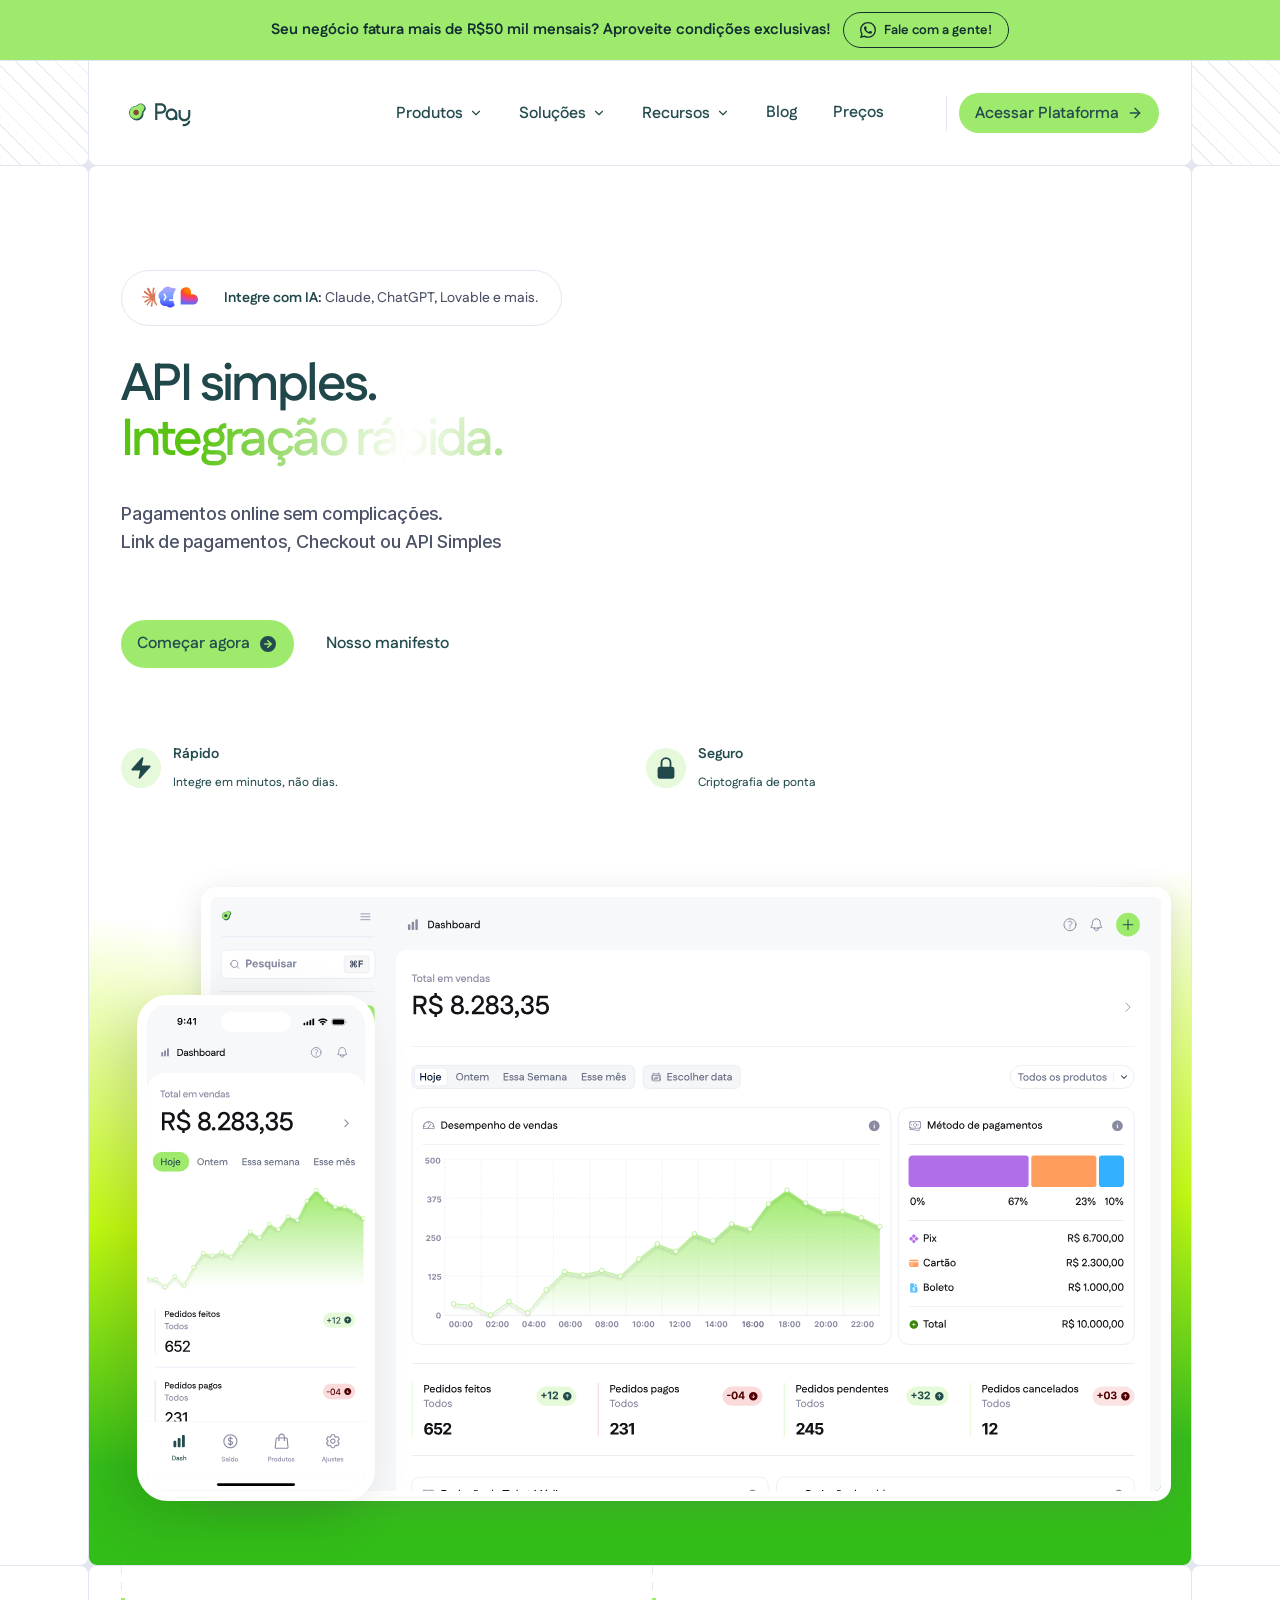
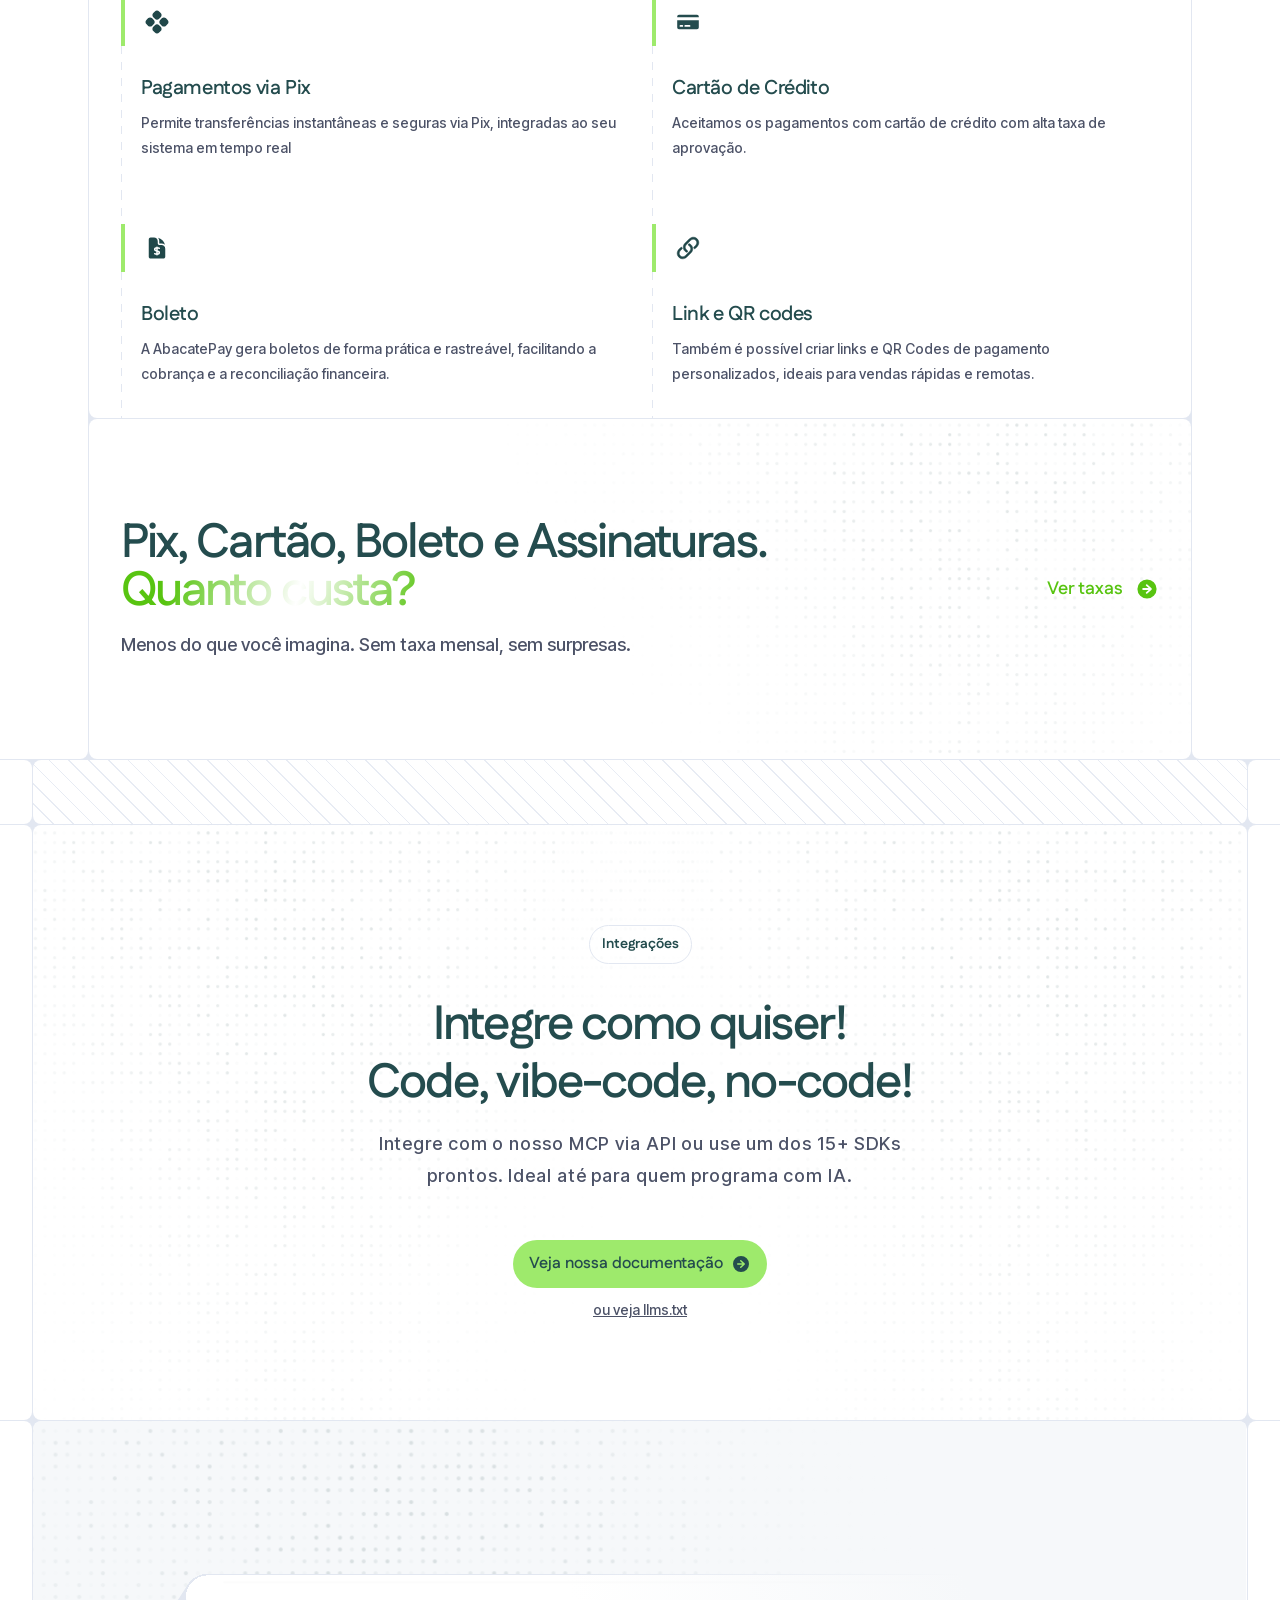
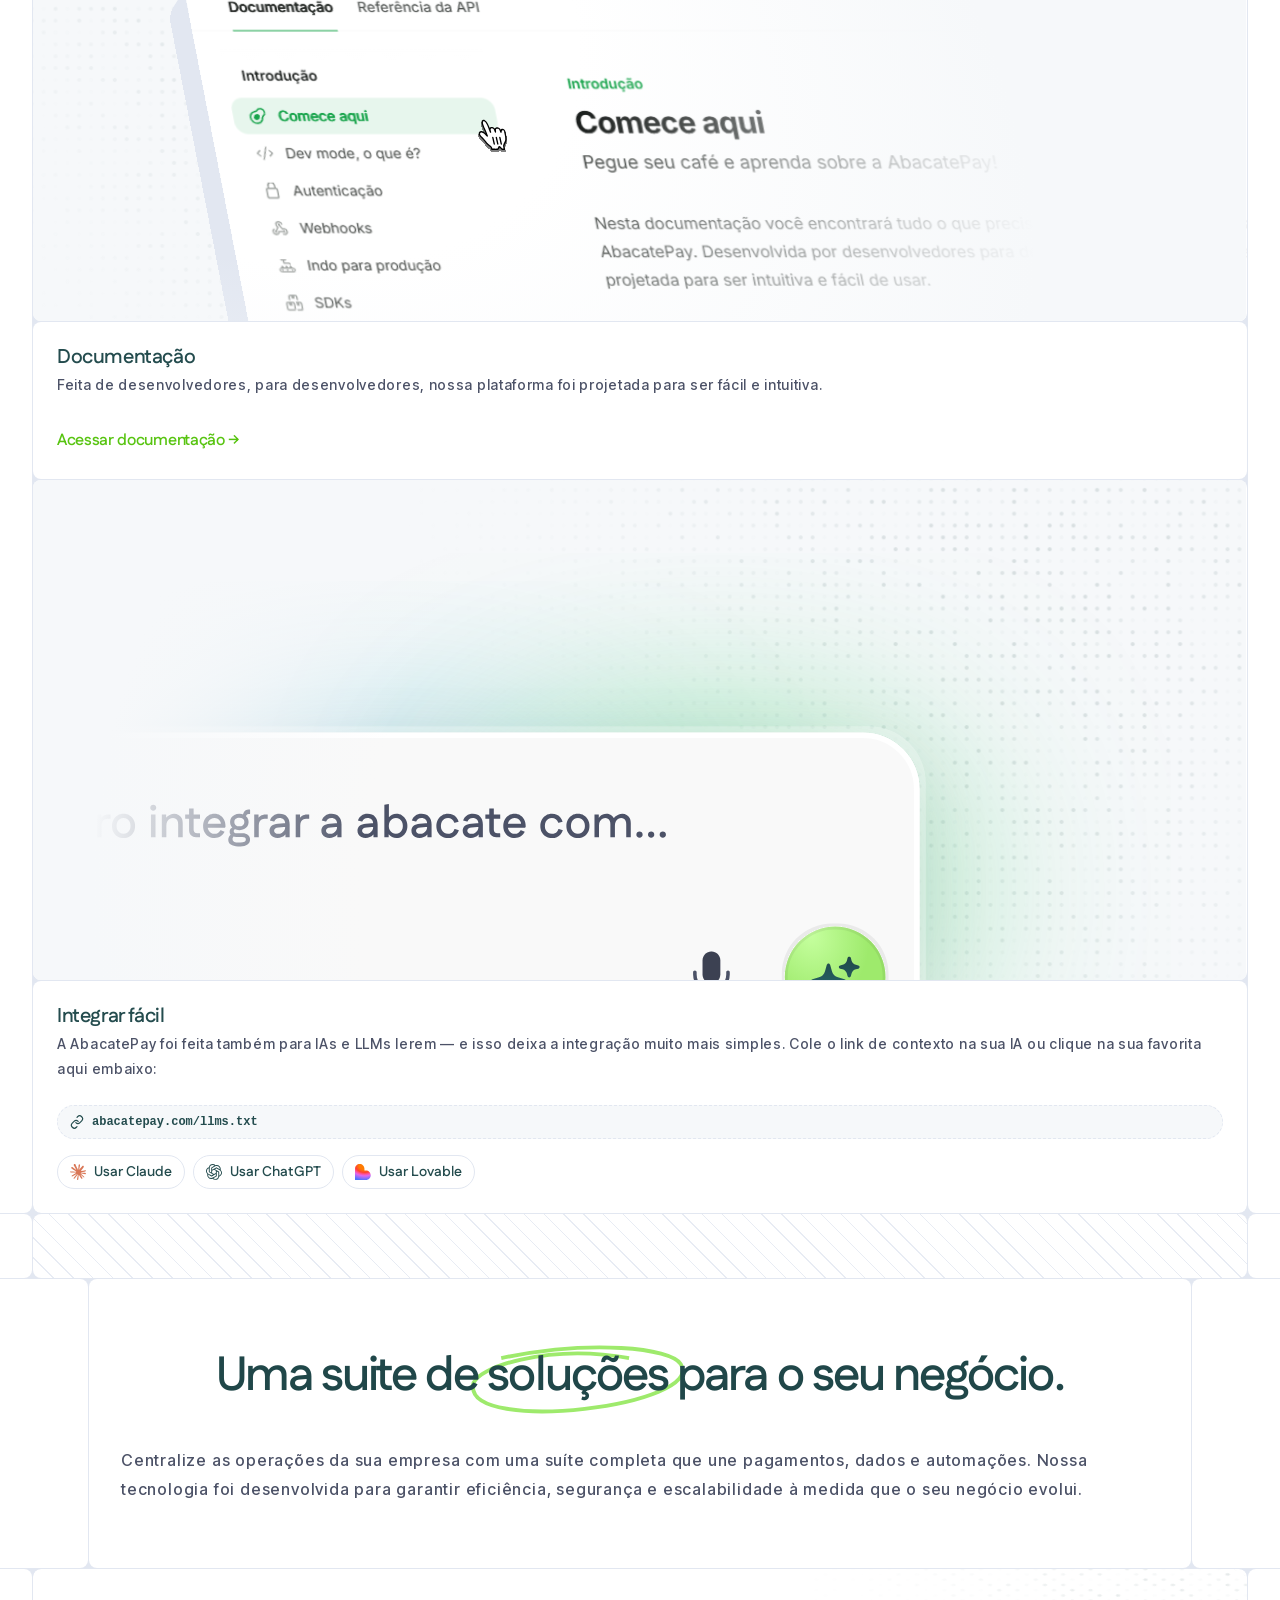
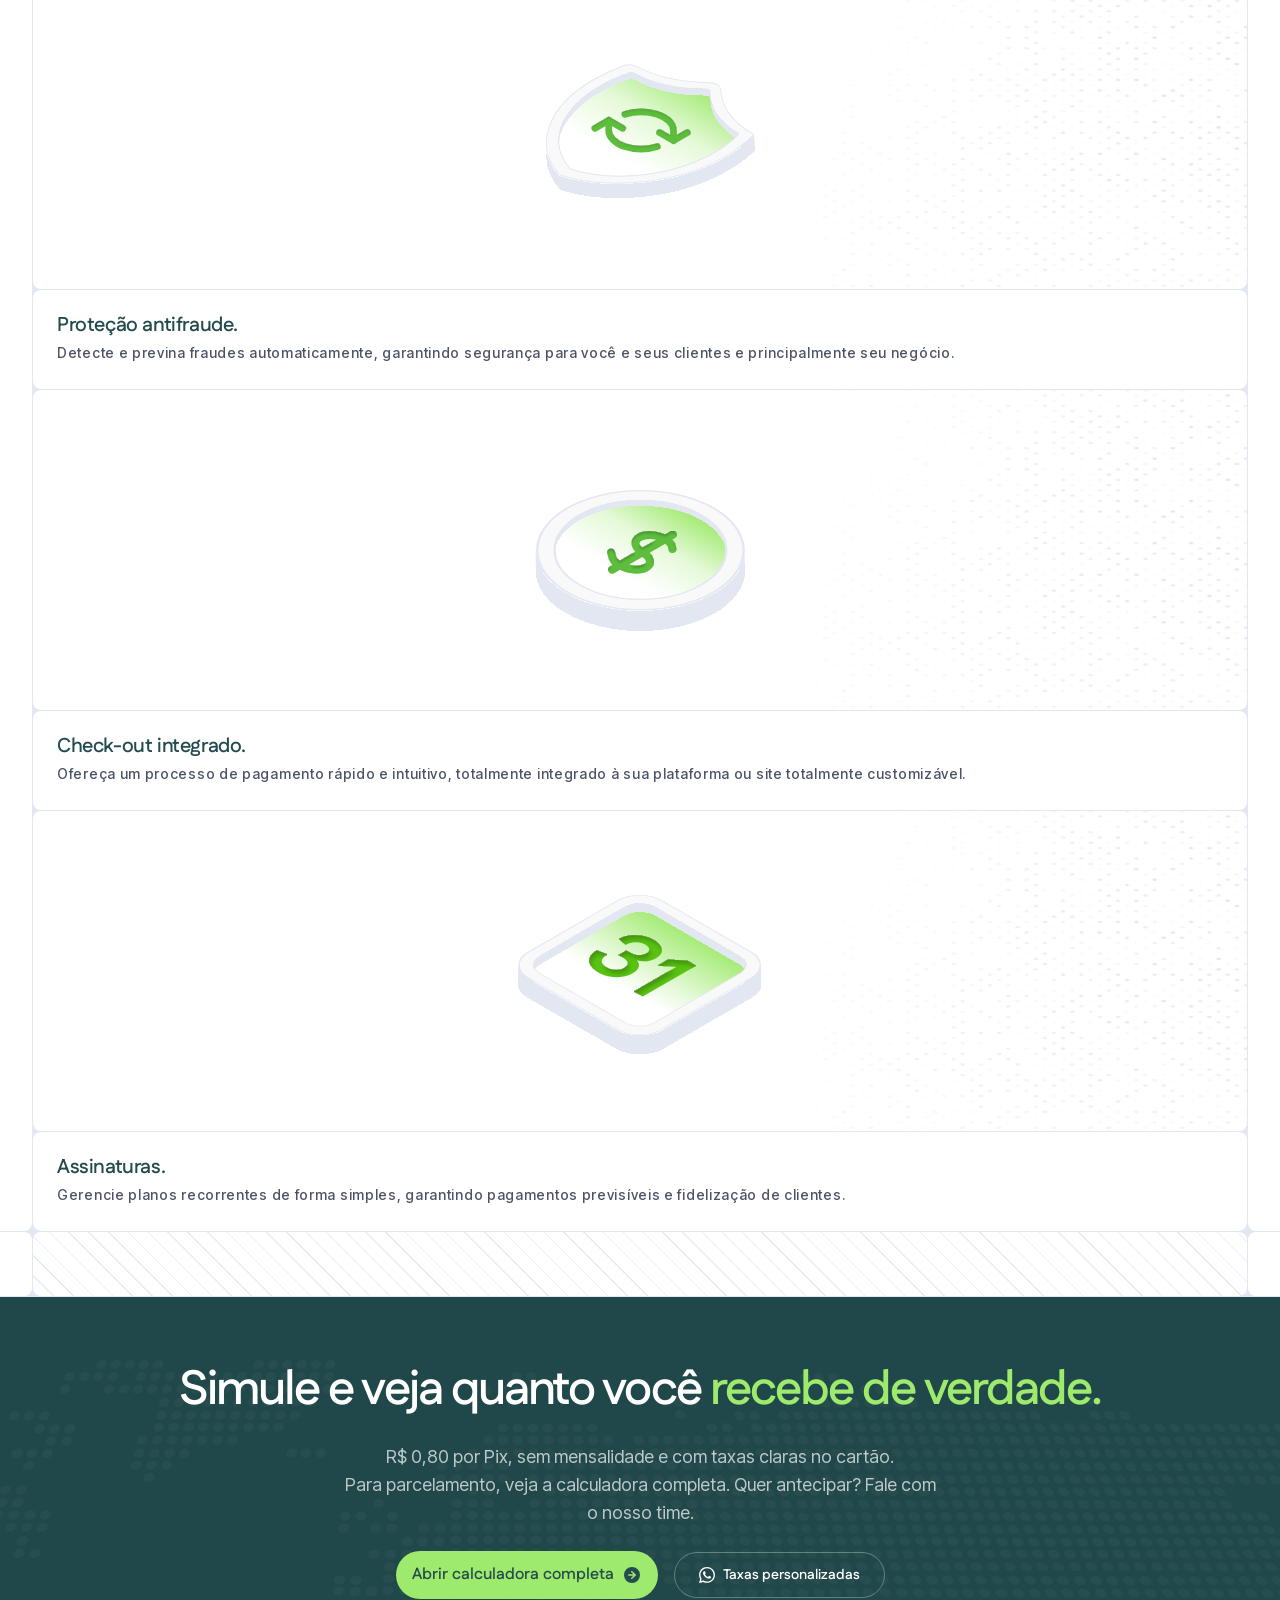
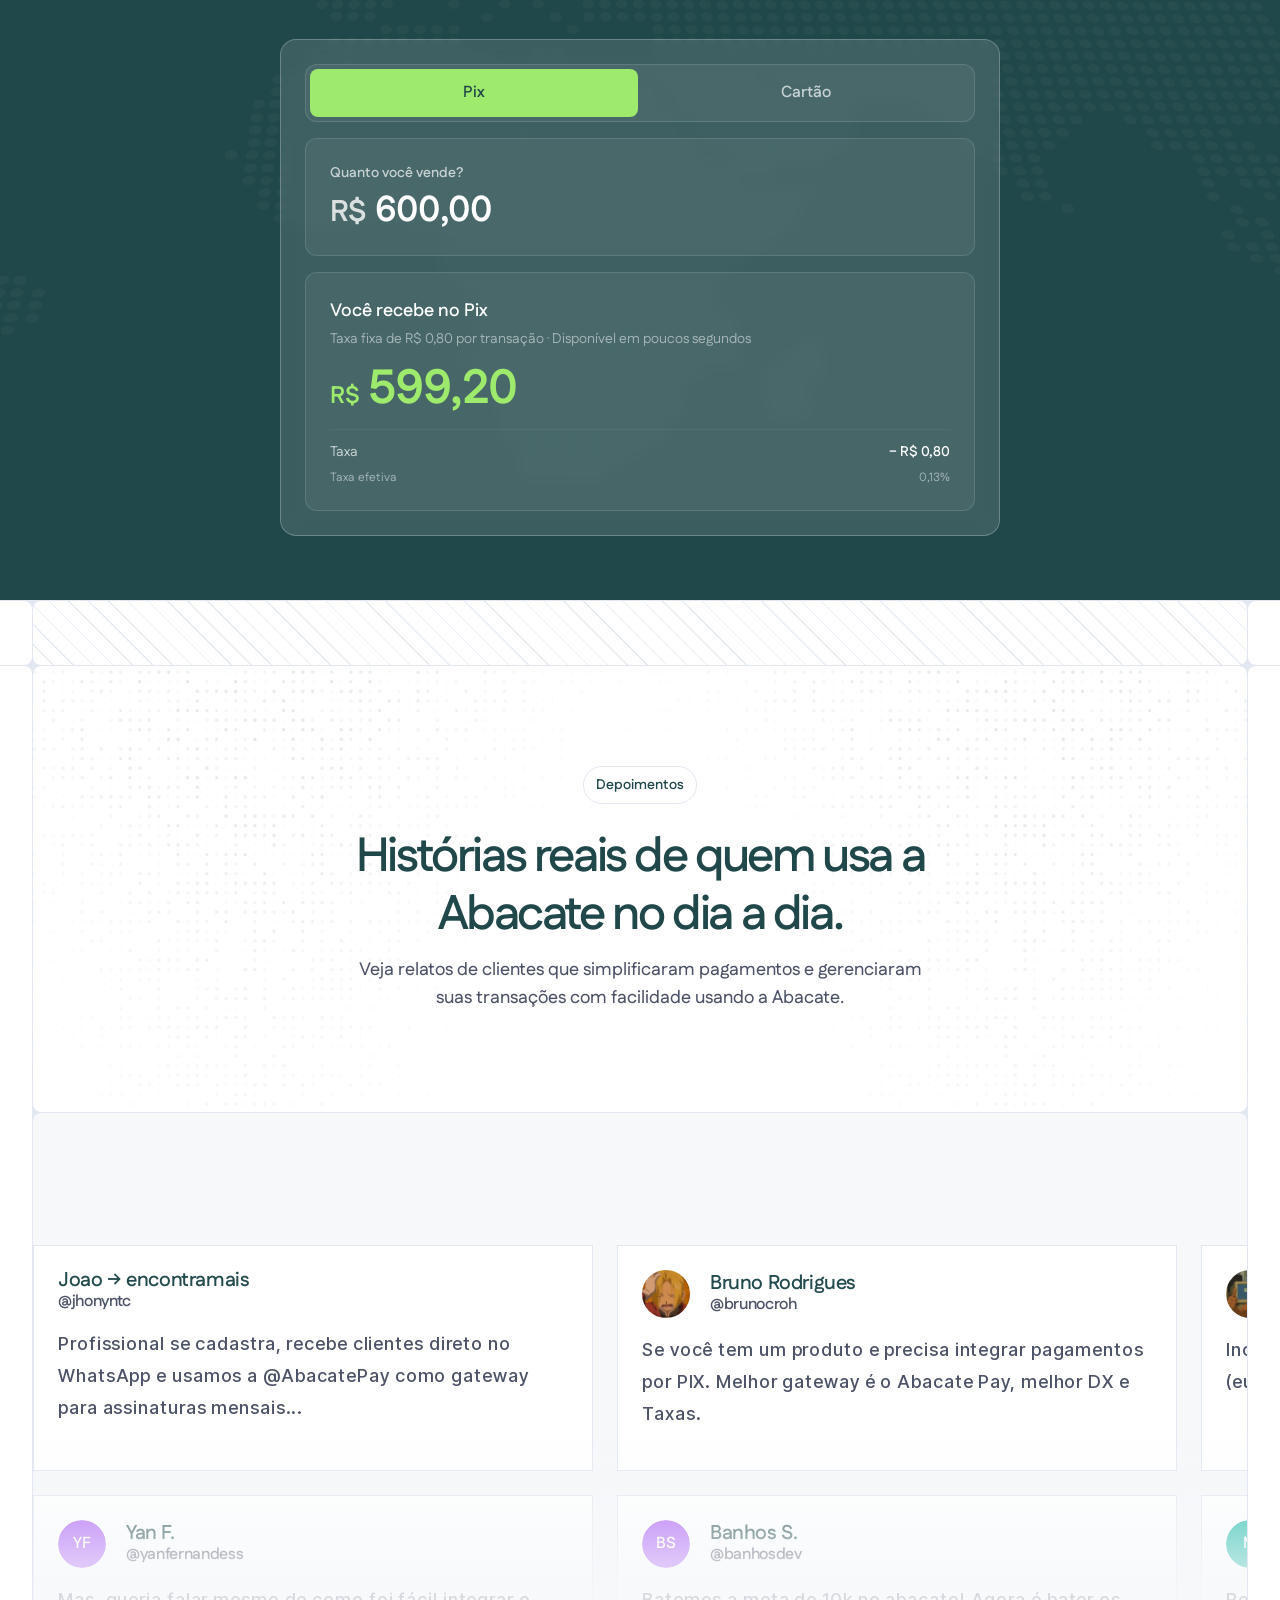
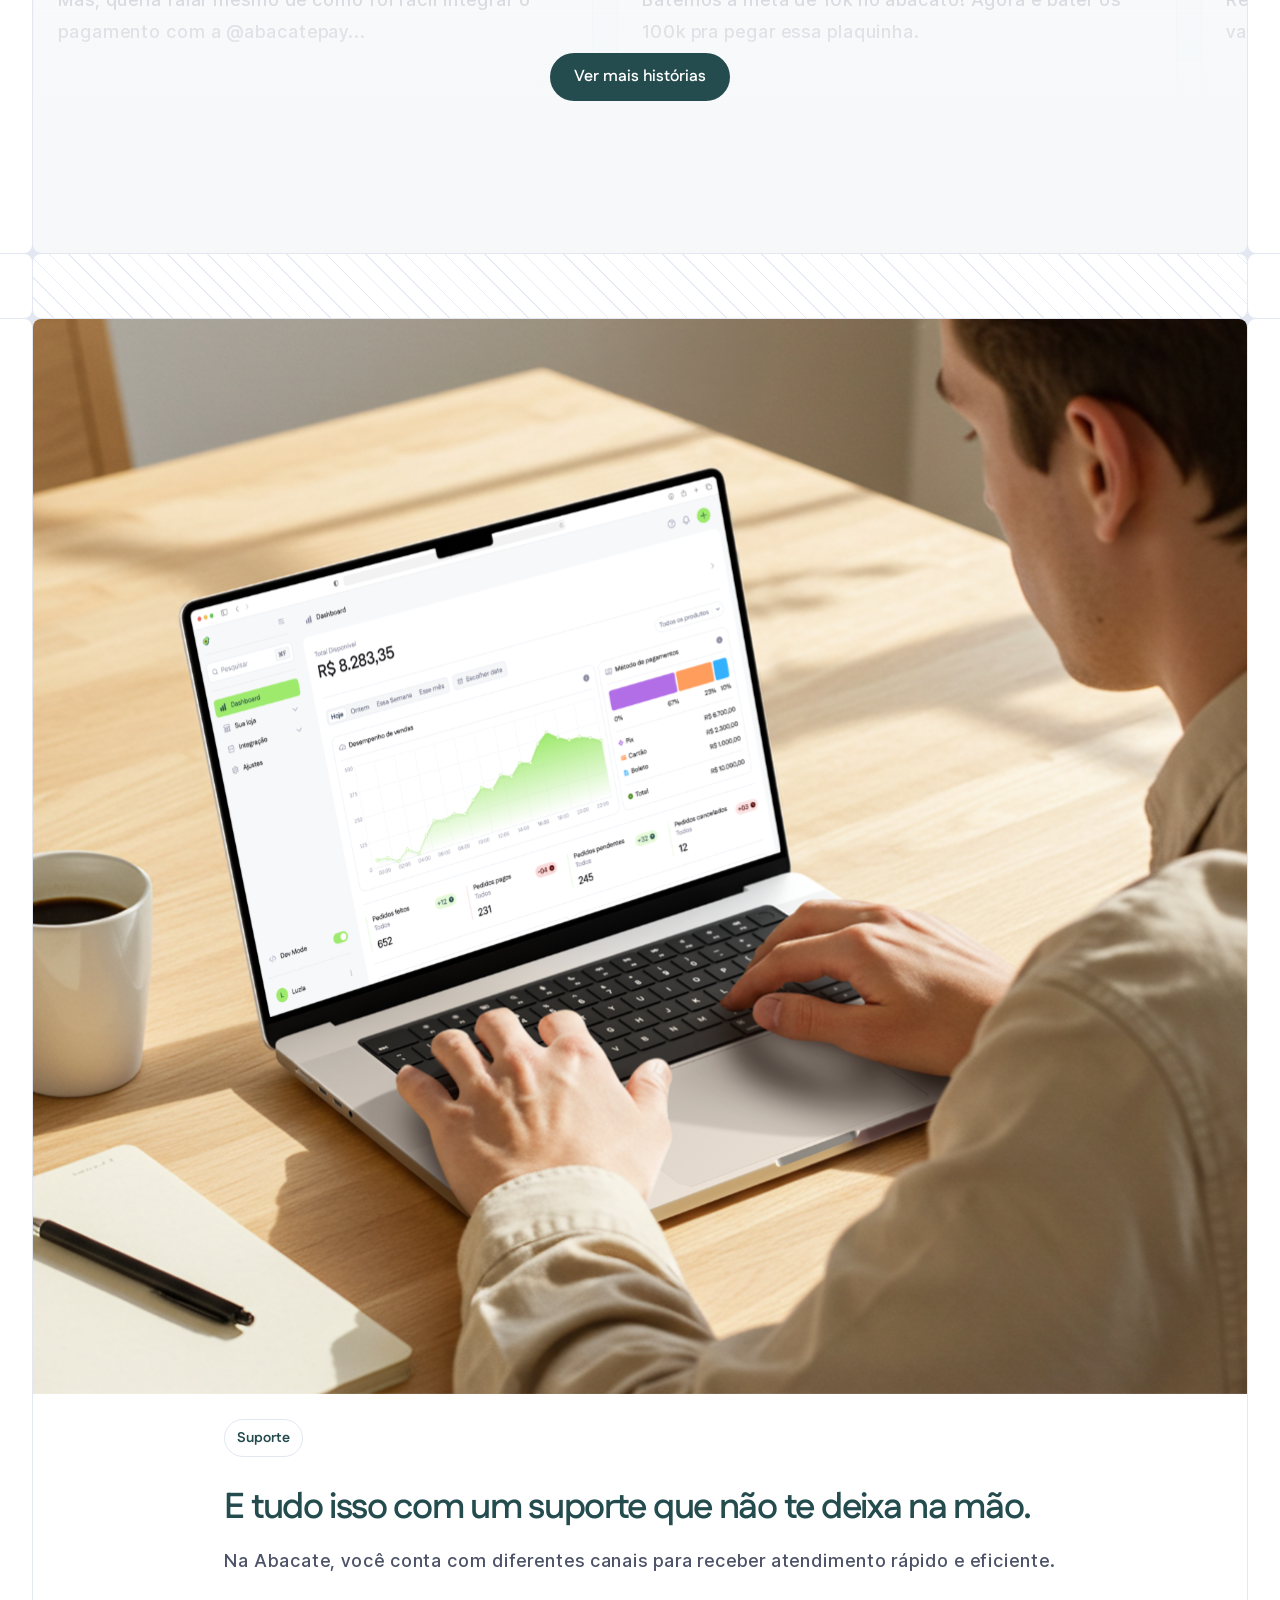
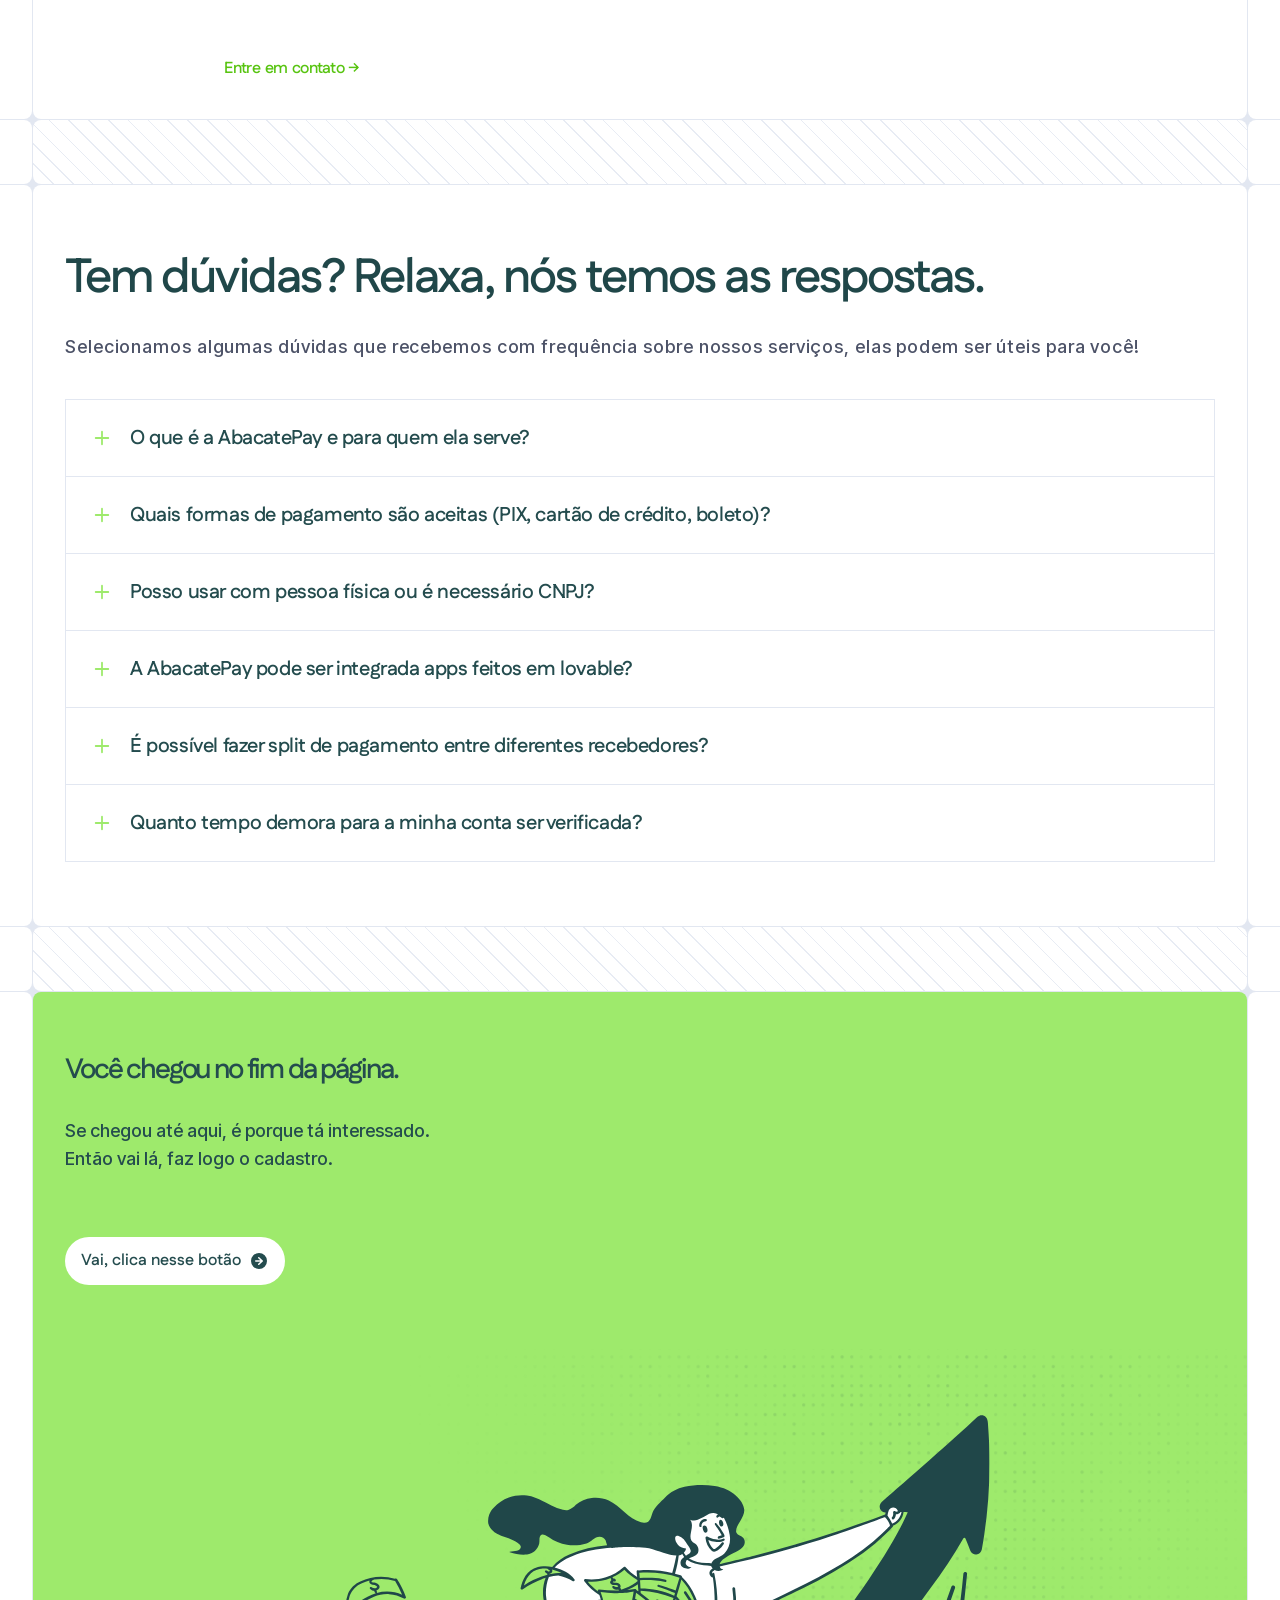
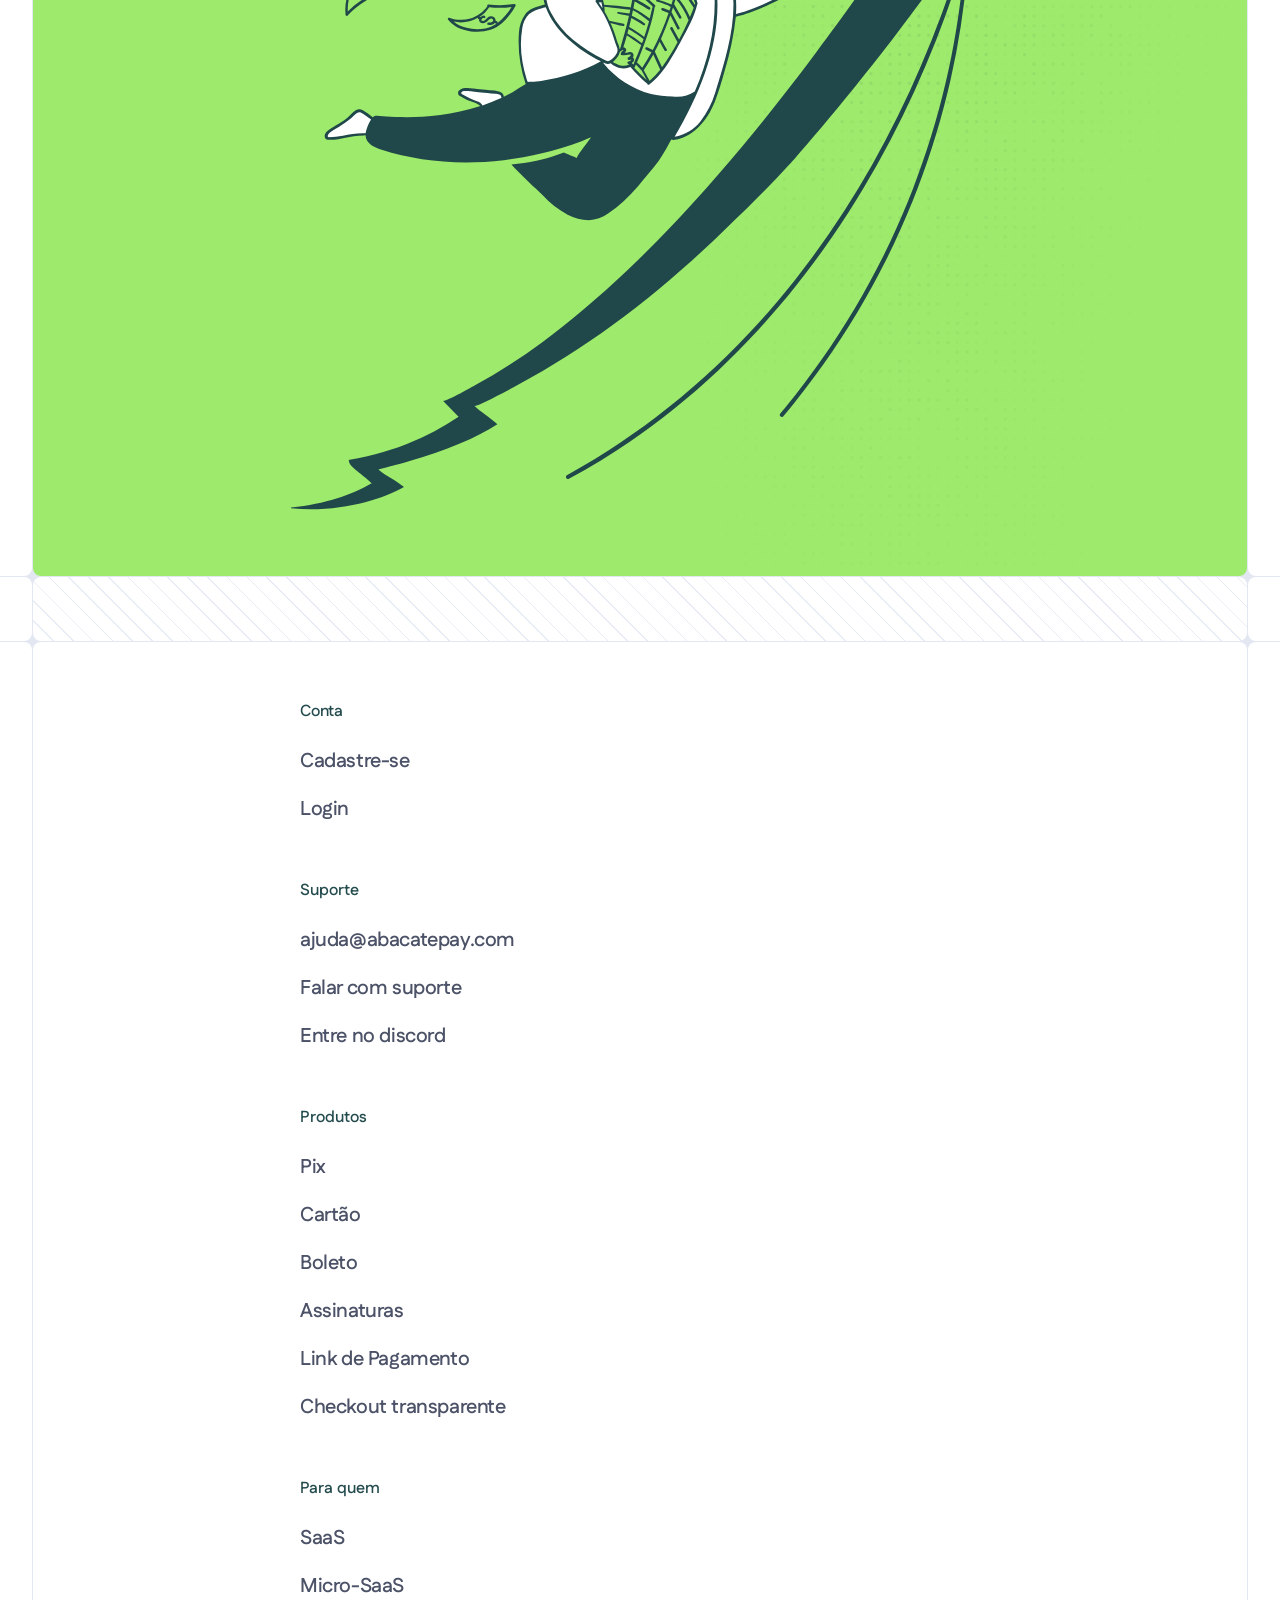
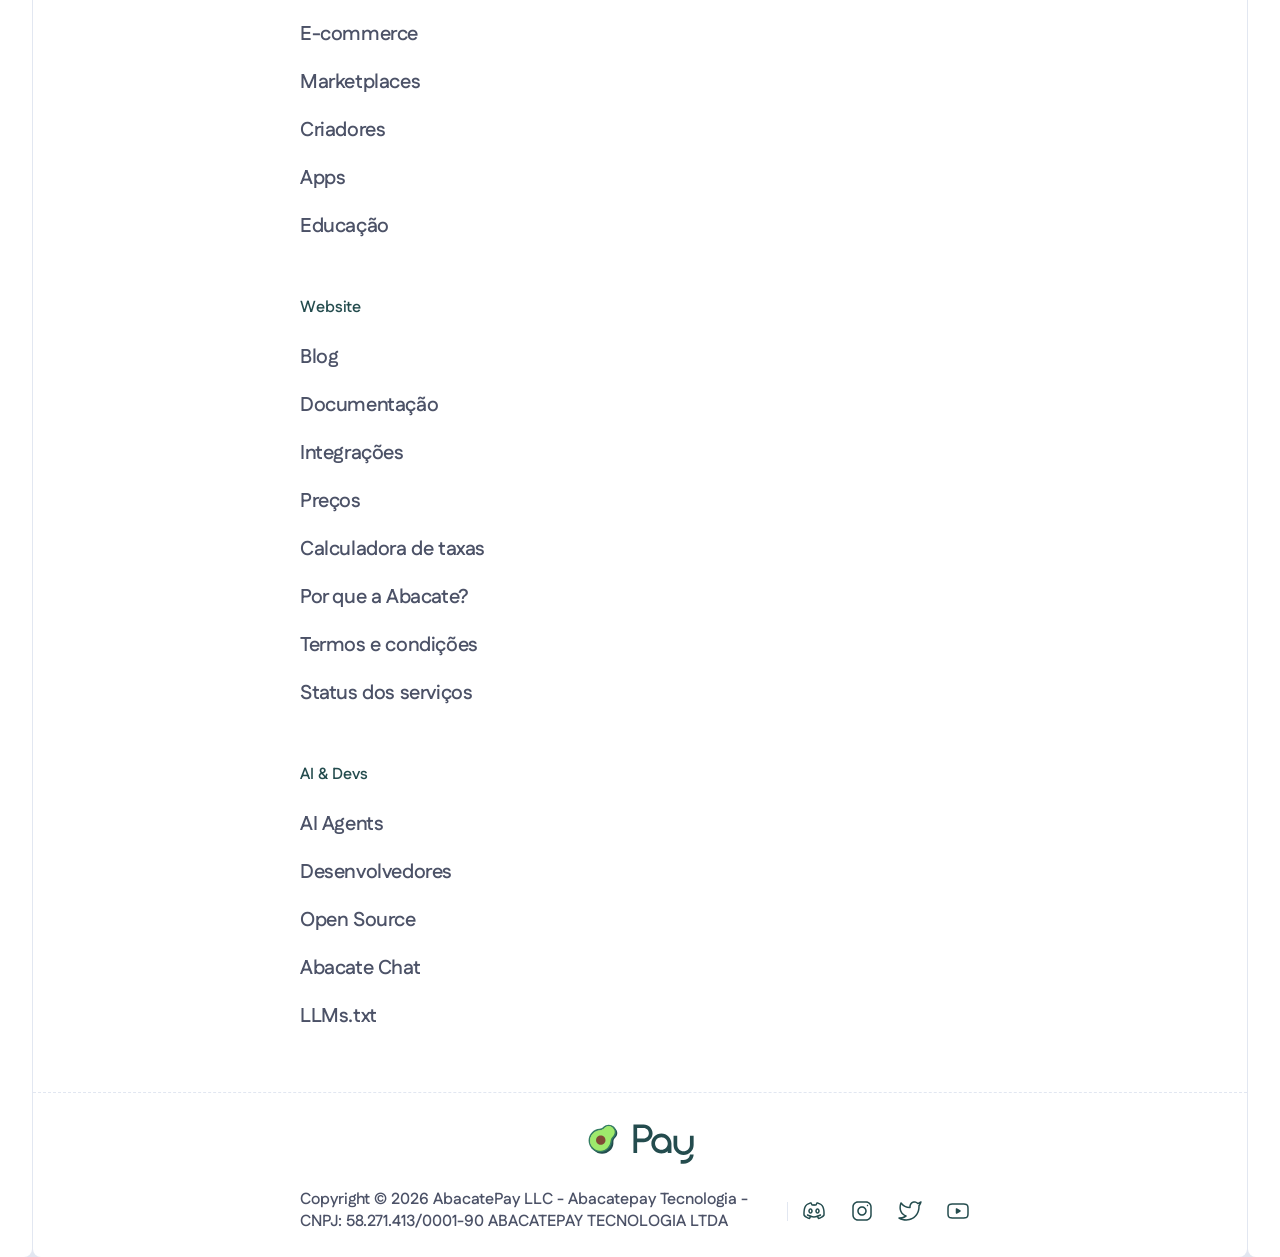
==== index.html @ 0f0a8a06 "Add AbacatePay landing page export" ====
<!DOCTYPE html><!--f0aJvrmLE034GjUETCGE9--><html lang="pt-br"><head><meta charSet="utf-8"/><meta name="viewport" content="width=device-width, initial-scale=1"/><link rel="preload" as="image" href="/assets/cloned/svg/8f5812d91d44.svg"/><link rel="preload" as="image" href="/assets/cloned/svg/fd4e74949024.svg"/><link rel="preload" as="image" href="/assets/cloned/svg/ec9627134c6d.svg"/><link rel="preload" as="image" href="/assets/cloned/images/48c967664ec6.jpg"/><link rel="preload" as="image" href="/assets/cloned/images/01790f329979.jpg"/><link rel="stylesheet" href="/_next/static/css/13282f5bccc51b08.css" data-precedence="next"/><link rel="preload" as="script" fetchPriority="low" href="/_next/static/chunks/webpack-9032009c1ea03cfc.js"/><script src="/_next/static/chunks/4bd1b696-c023c6e3521b1417.js" async=""></script><script src="/_next/static/chunks/255-e36a734b42325d51.js" async=""></script><script src="/_next/static/chunks/main-app-4a0f1c352ea40de0.js" async=""></script><script src="/_next/static/chunks/app/page-e8cb51409dc5392b.js" async=""></script><title>AbacatePay - Gateway de Pagamento Simples para SaaS</title><meta name="description" content="O gateway de pagamento ideal para SaaS. Integração fácil via API, comunidade ativa e taxas customizadas. Receba via Pix, cartão e boleto."/><meta property="og:title" content="AbacatePay - Gateway de Pagamento para SaaS"/><meta property="og:description" content="Integração fácil, comunidade ativa e taxas customizadas. O gateway de pagamento para empresas SaaS receberem via Pix, cartão e boleto."/><meta property="og:image" content="https://assets.abacatepay.com/website/og.png"/><meta name="twitter:card" content="summary_large_image"/><meta name="twitter:title" content="AbacatePay"/><meta name="twitter:description" content="A forma mais fácil e tranquila de receber via Pix, cartão e boleto. Feito para empresas SaaS."/><meta name="twitter:image" content="https://assets.abacatepay.com/website/og.png"/><link rel="icon" href="/favicon.ico" type="image/x-icon" sizes="240x240"/><link rel="icon" href="/assets/cloned/images/ac400db9cb87.ico" type="image/x-icon" sizes="240x240"/><link rel="icon" href="/assets/cloned/images/ac400db9cb87.ico"/><script src="/_next/static/chunks/polyfills-42372ed130431b0a.js" noModule=""></script></head><body class="block min-w-full text-foreground [font-family:\_\_Inter\_Tight\_a3c0d3,_\_\_Inter\_Tight\_Fallback\_a3c0d3,_sans-serif] text-base font-normal not-italic leading-6 tracking-[normal] [word-spacing:0px] text-start normal-case whitespace-normal [word-break:normal] [overflow-wrap:normal] indent-0 [text-shadow:none] [font-variant-caps:normal] [font-feature-settings:normal] list-outside [writing-mode:horizontal-tb] [direction:ltr] bg-background w-full"><div hidden=""><!--$--><!--/$--></div><main class="min-h-screen block text-primary [font-family:\_\_fustat\_6a44ab,_\_\_fustat\_Fallback\_6a44ab,_sans-serif] bg-border"><header class="block text-muted-foreground"><div class="block py-3 px-8 bg-accent w-full max-lg:px-4"><div class="flex max-w-300 mx-auto flex-wrap justify-center items-center gap-3 text-center max-lg:gap-2 max-lg:text-left max-lg:[flex-wrap:initial]"><p class="w-140 block min-w-0 shrink-0 text-color-002 text-[0.9375rem] font-bold leading-[1.25rem] max-md:w-[11.1875rem] max-lg:flex-1 max-lg:text-[0.8125rem] max-lg:leading-[1.0625rem] max-lg:shrink-[initial] md:max-lg:w-143"><span class="hidden max-lg:inline">Fatura mais de R$50 mil?</span><span class="inline max-lg:hidden">Seu negócio fatura mais de R$50 mil mensais? Aproveite condições exclusivas!</span></p><a class="h-9 min-h-9 border border-solid border-color-002 flex py-1.5 px-4 rounded-full justify-center items-center shrink-0 gap-2 text-color-002 text-[0.8125rem] font-bold leading-[0.8125rem] cursor-pointer max-lg:px-3 max-lg:gap-1.5 hover:bg-color-002 hover:text-accent hover:outline-accent hover:[text-decoration-color:var(--accent)]" data-component="link" aria-label="Fale com a gente no WhatsApp (12) 93618-7072" href="https://wa.me/5512936187072?text=Ol%C3%A1!%20Meu%20neg%C3%B3cio%20fatura%20mais%20de%20R%2450%20mil%20mensais%20e%20gostaria%20de%20conhecer%20as%20condi%C3%A7%C3%B5es%20exclusivas%20da%20AbacatePay." rel="noopener noreferrer" target="_blank"><svg class="w-auto h-4 block shrink-0 overflow-hidden align-middle focus:outline-clr-42 focus:[outline-style:auto] focus:outline-[5px]" data-component="icon" aria-hidden="true" fill="currentColor" height="16" viewBox="0 0 24 24" width="16" xmlns="http://www.w3.org/2000/svg"><path d="M17.472 14.382c-.297-.149-1.758-.867-2.03-.967-.273-.099-.471-.148-.67.15-.197.297-.767.966-.94 1.164-.173.199-.347.223-.644.075-.297-.15-1.255-.463-2.39-1.475-.883-.788-1.48-1.761-1.653-2.059-.173-.297-.018-.458.13-.606.134-.133.298-.347.446-.52.149-.174.198-.298.298-.497.099-.198.05-.371-.025-.52-.075-.149-.669-1.612-.916-2.207-.242-.579-.487-.5-.669-.51-.173-.008-.371-.01-.57-.01-.198 0-.52.074-.792.372-.272.297-1.04 1.016-1.04 2.479 0 1.462 1.065 2.875 1.213 3.074.149.198 2.096 3.2 5.077 4.487.709.306 1.262.489 1.694.625.712.227 1.36.195 1.871.118.571-.085 1.758-.719 2.006-1.413.248-.694.248-1.289.173-1.413-.074-.124-.272-.198-.57-.347m-5.421 7.403h-.004a9.87 9.87 0 01-5.031-1.378l-.361-.214-3.741.982.998-3.648-.235-.374a9.86 9.86 0 01-1.51-5.26c.001-5.45 4.436-9.884 9.888-9.884 2.64 0 5.122 1.03 6.988 2.898a9.825 9.825 0 012.893 6.994c-.003 5.45-4.437 9.884-9.885 9.884m8.413-18.297A11.815 11.815 0 0012.05 0C5.495 0 .16 5.335.157 11.892c0 2.096.547 4.142 1.588 5.945L.057 24l6.305-1.654a11.882 11.882 0 005.683 1.448h.005c6.554 0 11.89-5.335 11.893-11.893a11.821 11.821 0 00-3.48-8.413z"></path></svg><span class="block">Fale com a gente!</span></a></div></div><div class="flex mt-px gap-px"><div class="w-22 block relative min-w-22 rounded-br-lg grow overflow-hidden bg-surface max-lg:hidden 2xl:w-[12.4375rem] 2xl:min-w-[7.4375rem]" style="background-image:repeating-linear-gradient(45deg, var(--clr-0) 0px, var(--clr-0) 1px, var(--clr-1) 1px, var(--clr-1) 14px)"></div><div class="block relative rounded-br-lg rounded-bl-lg content-center grow bg-surface w-full 2xl:max-w-380"><div class="h-full flex relative p-8 justify-between items-center max-lg:p-6"><a class="h-7 block shrink-0 cursor-pointer" data-component="link" aria-label="Abacate Pay" href="/"><svg class="block overflow-hidden align-middle w-[4.75rem] h-7 focus:outline-clr-42 focus:[outline-style:auto] focus:outline-[5px]" data-component="image" fill="none" viewBox="0 0 116 48" xmlns="http://www.w3.org/2000/svg"><path d="M31.3804 26.6559C31.5538 24.6901 31.0227 22.7866 32.475 21.3928L33.3745 20.5296C34.6028 19.3479 35.2925 17.7469 35.2925 16.0778C35.2925 14.4086 34.6028 12.8077 33.3745 11.626L31.3586 9.69141L29.9064 11.0852C28.2916 11.1268 26.6877 11.7405 25.4523 12.9262L25.2246 13.1342C23.775 14.5256 21.8594 15.3803 19.8168 15.5473C17.1073 15.7657 14.5714 16.8994 12.6423 18.751C11.1142 20.2152 10.0551 22.069 9.59029 24.0931C9.12551 26.117 9.27451 28.2264 10.0197 30.1715L9.28271 30.8788L12.0463 33.5312C13.097 34.5404 14.3447 35.341 15.718 35.8872C17.0912 36.4334 18.5632 36.7146 20.0498 36.7146C21.5363 36.7146 23.0083 36.4334 24.3815 35.8872C25.7548 35.341 27.0025 34.5404 28.0533 33.5312C29.9714 31.6901 31.1527 29.2562 31.3804 26.6559Z" fill="#244C4E"></path><path d="M26.7195 9.24801C27.8784 9.24887 29.011 9.59338 29.9743 10.238C30.9376 10.8827 31.6885 11.7986 32.132 12.87C32.5755 13.9414 32.6918 15.1204 32.4662 16.2579C32.2405 17.3955 31.6831 18.4406 30.8643 19.2612L30.6593 19.4664C29.3625 20.763 28.5671 22.4776 28.4142 24.3056C28.2079 26.7289 27.1529 29.0014 25.4351 30.7218C24.4966 31.6644 23.3813 32.412 22.1532 32.9217C20.9251 33.4314 19.6085 33.6934 18.279 33.6923C15.6885 33.6923 13.098 32.6986 11.1227 30.7218C10.1834 29.7822 9.43827 28.6667 8.92988 27.4388C8.42149 26.2109 8.15983 24.8948 8.15983 23.5657C8.15983 22.2366 8.42149 20.9206 8.92988 19.6927C9.43827 18.4648 10.1834 17.3491 11.1227 16.4095C12.8408 14.689 15.1122 13.6328 17.5341 13.4283C19.3583 13.2771 21.0744 12.4777 22.3697 11.1815L22.5748 10.9763C23.1164 10.4273 23.7618 9.99175 24.4735 9.69503C25.1851 9.3983 25.9487 9.24634 26.7195 9.24801ZM26.7195 7.66016C24.7335 7.66016 22.8555 8.43789 21.4522 9.84211L21.258 10.0473C20.2326 11.0735 18.8617 11.7108 17.4046 11.8404C14.6091 12.0781 11.9862 13.2987 10.011 15.2754C8.921 16.3615 8.05653 17.6526 7.46744 19.0745C6.87835 20.4965 6.57628 22.0211 6.57863 23.5603C6.57863 26.6928 7.7983 29.6309 10.011 31.8452C12.2237 34.0597 15.1596 35.2802 18.2897 35.2802C21.4198 35.2802 24.3558 34.0597 26.5685 31.8452C28.5437 29.8685 29.7741 27.233 30.0116 24.446C30.1323 22.9884 30.7674 21.6214 31.8034 20.5898L32.0085 20.3846C32.7014 19.6934 33.2508 18.8718 33.6249 17.967C33.9992 17.0623 34.1908 16.0925 34.1888 15.1133C34.1888 13.1258 33.4116 11.2463 32.0085 9.84211C30.604 8.44222 28.7017 7.65743 26.7195 7.66016Z" fill="#337D63"></path><path d="M30.666 19.4693L30.8709 19.2641C31.4154 18.7195 31.8472 18.0727 32.1418 17.3611C32.4364 16.6494 32.588 15.8865 32.588 15.1162C32.588 14.3459 32.4364 13.5831 32.1418 12.8714C31.8472 12.1597 31.4154 11.513 30.8709 10.9684C30.3268 10.4236 29.6805 9.99143 28.9694 9.6966C28.2582 9.40175 27.4961 9.25 26.7262 9.25C25.9564 9.25 25.1942 9.40175 24.483 9.6966C23.7719 9.99143 23.1257 10.4236 22.5814 10.9684L22.3765 11.1736C21.0807 12.4712 19.3675 13.2673 17.5409 13.4204C15.1189 13.6249 12.8475 14.681 11.1294 16.4017C10.1901 17.3413 9.44495 18.4569 8.93656 19.6847C8.42817 20.9126 8.1665 22.2287 8.1665 23.5578C8.1665 24.8869 8.42817 26.203 8.93656 27.4308C9.44495 28.6587 10.1901 29.7744 11.1294 30.714C12.0683 31.654 13.1831 32.3997 14.4101 32.9084C15.637 33.4172 16.9521 33.6791 18.2802 33.6791C19.6083 33.6791 20.9234 33.4172 22.1504 32.9084C23.3773 32.3997 24.4921 31.654 25.431 30.714C27.1503 28.9946 28.2057 26.7215 28.4101 24.2978C28.5719 22.4831 29.3707 20.7655 30.666 19.4693Z" fill="#89BA4F"></path><path d="M30.666 19.4693L30.8709 19.2641C31.4154 18.7195 31.8472 18.0727 32.1418 17.3611C32.4364 16.6494 32.588 15.8865 32.588 15.1162C32.588 14.3459 32.4364 13.5831 32.1418 12.8714C31.8472 12.1597 31.4154 11.513 30.8709 10.9684C30.3268 10.4236 29.6805 9.99143 28.9694 9.6966C28.2582 9.40175 27.4961 9.25 26.7262 9.25C25.9564 9.25 25.1942 9.40175 24.483 9.6966C23.7719 9.99143 23.1257 10.4236 22.5814 10.9684L22.3765 11.1736C21.0807 12.4712 19.3675 13.2673 17.5409 13.4204C15.1189 13.6249 12.8475 14.681 11.1294 16.4017C10.1901 17.3413 9.44495 18.4569 8.93656 19.6847C8.42817 20.9126 8.1665 22.2287 8.1665 23.5578C8.1665 24.8869 8.42817 26.203 8.93656 27.4308C9.44495 28.6587 10.1901 29.7744 11.1294 30.714C12.0683 31.654 13.1831 32.3997 14.4101 32.9084C15.637 33.4172 16.9521 33.6791 18.2802 33.6791C19.6083 33.6791 20.9234 33.4172 22.1504 32.9084C23.3773 32.3997 24.4921 31.654 25.431 30.714C27.1503 28.9946 28.2057 26.7215 28.4101 24.2978C28.5719 22.4831 29.3707 20.7655 30.666 19.4693Z" fill="#9EEA6C"></path><path d="M18.7631 27.8527C20.0113 27.8527 21.2083 27.3565 22.0908 26.4733C22.9734 25.5901 23.4692 24.3922 23.4692 23.1432C23.4692 21.8941 22.9734 20.6962 22.0908 19.813C21.2083 18.9298 20.0113 18.4336 18.7631 18.4336C17.5151 18.4336 16.318 18.9298 15.4355 19.813C14.5529 20.6962 14.0571 21.8941 14.0571 23.1432C14.0571 24.3922 14.5529 25.5901 15.4355 26.4733C16.318 27.3565 17.5151 27.8527 18.7631 27.8527Z" fill="#804B35"></path><path d="M51.4453 7.41797H61.6576C66.5963 7.41797 70.5724 11.4359 70.5724 16.3328C70.5724 21.2715 66.5963 25.2895 61.6576 25.2895H55.1284V35.8784H51.4453V7.41797ZM55.1284 21.6063H61.6157C64.5455 21.6063 66.8893 19.2625 66.8893 16.3746C66.8893 13.4449 64.5455 11.1011 61.6157 11.1011H55.1284V21.6063Z" fill="#244C4E"></path><path d="M79.3989 16.4583C84.9236 16.4583 89.402 20.9367 89.4438 26.5032V35.9203H85.7607V34.2461C83.8354 35.7947 81.6172 36.5062 79.4827 36.5062C74.2928 36.5062 69.3541 32.4464 69.3541 26.5032C69.3541 20.9367 73.8324 16.4583 79.3989 16.4583ZM85.7607 26.5451C85.7607 23.2805 83.2495 20.1415 79.3989 20.1415C75.8832 20.1415 73.0372 22.9875 73.0372 26.5032C73.0372 30.3119 76.1762 32.8231 79.4408 32.8231C82.8728 32.8231 85.7607 29.9771 85.7607 26.5451Z" fill="#244C4E"></path><path d="M101.588 38.09C96.0214 38.09 91.543 33.6116 91.543 28.087V18.6699H95.2261V28.087C95.268 31.5608 98.114 34.365 101.588 34.365C105.062 34.365 107.908 31.5608 107.95 28.087V18.6699H111.633V28.087C111.591 33.6116 107.113 38.09 101.588 38.09ZM111.633 37.4622C111.633 41.4383 108.201 46.67 101.588 46.67H98.6581V42.9869H101.588C106.82 42.9869 107.95 38.5504 107.95 37.4622H111.633Z" fill="#244C4E"></path></svg></a><nav class="w-130 h-12 flex absolute left-[clamp(551px,_50%,_calc(100%_-_551px))] min-w-0 transform-[matrix(1,0,0,1,-260,0)] max-lg:hidden" data-component="nav"><ul class="flex items-center gap-1 [list-style-type:none] list-outside"><li class="list-item"><button class="h-9.5 flex py-3 px-4 rounded-full items-center gap-1.5 text-primary font-semibold leading-[0.6875rem] text-center cursor-pointer hover:bg-clr-18 hover:transform-[matrix(1.00349,0,0,1.00349,0,0)]" data-component="button" aria-expanded="false" aria-haspopup="true" type="button">Produtos<svg class="block overflow-hidden align-middle h-3.5 w-3.5 focus:outline-clr-42 focus:[outline-style:auto] focus:outline-[5px]" data-component="icon" aria-hidden="true" fill="none" height="24" stroke="currentColor" viewBox="0 0 24 24" width="24" xmlns="http://www.w3.org/2000/svg" stroke-width="2" stroke-linecap="round" stroke-linejoin="round"><path d="m6 9 6 6 6-6"></path></svg></button></li><li class="list-item"><button class="h-9.5 flex py-3 px-4 rounded-full items-center gap-1.5 text-primary font-semibold leading-[0.6875rem] text-center cursor-pointer hover:bg-clr-19 hover:transform-[matrix(1.00913,0,0,1.00913,0,0)] focus:bg-clr-43 focus:transform-[matrix(1.00002,0,0,1.00002,0,0)]" data-component="button" aria-expanded="false" aria-haspopup="true" type="button">Soluções<svg class="block overflow-hidden align-middle h-3.5 w-3.5 focus:outline-clr-42 focus:[outline-style:auto] focus:outline-[5px]" data-component="icon" aria-hidden="true" fill="none" height="24" stroke="currentColor" viewBox="0 0 24 24" width="24" xmlns="http://www.w3.org/2000/svg" stroke-width="2" stroke-linecap="round" stroke-linejoin="round"><path d="m6 9 6 6 6-6"></path></svg></button></li><li class="list-item"><button class="h-9.5 flex py-3 px-4 rounded-full items-center gap-1.5 text-primary font-semibold leading-[0.6875rem] text-center cursor-pointer w-30 hover:bg-clr-19 hover:transform-[matrix(1.00914,0,0,1.00914,0,0)]" data-component="button" aria-expanded="false" aria-haspopup="true" type="button">Recursos<svg class="block overflow-hidden align-middle h-3.5 w-3.5 focus:outline-clr-42 focus:[outline-style:auto] focus:outline-[5px]" data-component="icon" aria-hidden="true" fill="none" height="24" stroke="currentColor" viewBox="0 0 24 24" width="24" xmlns="http://www.w3.org/2000/svg" stroke-width="2" stroke-linecap="round" stroke-linejoin="round"><path d="m6 9 6 6 6-6"></path></svg></button></li><li class="list-item"><a class="h-12 flex py-3 px-4 rounded-full items-center gap-2 text-primary font-semibold cursor-pointer hover:bg-clr-20 hover:transform-[matrix(1.0118,0,0,1.0118,0,0)] focus:bg-clr-44 focus:transform-[matrix(1.00084,0,0,1.00084,0,0)]" data-component="link" href="/blog">Blog</a></li><li class="list-item"><a class="h-12 flex py-3 px-4 rounded-full items-center gap-2 text-primary font-semibold cursor-pointer hover:bg-clr-21 hover:transform-[matrix(1.01897,0,0,1.01897,0,0)] focus:bg-clr-45 focus:transform-[matrix(1.00303,0,0,1.00303,0,0)]" data-component="link" href="/pricing">Preços</a></li></ul></nav><div class="flex items-center shrink-0 gap-3 max-lg:hidden"><span class="block bg-border w-px h-[2.1875rem]"></span><a class="h-10 flex py-3 px-4 rounded-full items-center gap-2 text-primary font-semibold leading-[0.6875rem] bg-accent cursor-pointer hover:bg-clr-22 hover:text-clr-23 hover:outline-clr-23 hover:[text-decoration-color:var(--clr-23)] focus:bg-clr-46 focus:text-clr-47 focus:outline-clr-47 focus:[text-decoration-color:var(--clr-47)]" data-component="button" href="https://app.abacatepay.com/" target="_blank">Acessar Plataforma<svg class="block overflow-hidden align-middle h-4 w-4 hover:text-primary hover:outline-primary hover:[text-decoration-color:var(--primary)] focus:text-primary focus:outline-clr-42 focus:[outline-style:auto] focus:outline-[5px] focus:[text-decoration-color:var(--primary)]" data-component="icon" aria-hidden="true" fill="none" height="24" stroke="currentColor" viewBox="0 0 24 24" width="24" xmlns="http://www.w3.org/2000/svg" stroke-width="2" stroke-linecap="round" stroke-linejoin="round"><path d="M5 12h14"></path><path d="m12 5 7 7-7 7"></path></svg></a></div><button class="border border-solid border-border hidden min-w-0 p-2.5 rounded-full text-primary text-center cursor-pointer max-lg:h-10.5 max-lg:block" aria-label="Abrir menu" type="button"><svg class="block overflow-hidden align-middle h-5 w-5" aria-hidden="true" fill="none" height="24" stroke="currentColor" viewBox="0 0 24 24" width="24" xmlns="http://www.w3.org/2000/svg" stroke-width="2" stroke-linecap="round" stroke-linejoin="round"><line x1="4" x2="20" y1="12" y2="12"></line><line x1="4" x2="20" y1="6" y2="6"></line><line x1="4" x2="20" y1="18" y2="18"></line></svg></button></div></div><div class="w-22 block min-w-22 rounded-bl-lg grow overflow-hidden bg-surface max-lg:hidden 2xl:w-[12.4375rem] 2xl:min-w-[7.4375rem]" style="background-image:repeating-linear-gradient(45deg, var(--clr-0) 0px, var(--clr-0) 1px, var(--clr-1) 1px, var(--clr-1) 14px)"></div></div></header><section class="flex mt-px gap-px"><div class="w-22 block min-w-22 rounded-tr-lg rounded-br-lg grow overflow-hidden bg-surface max-lg:hidden 2xl:w-[12.4375rem] 2xl:min-w-[7.4375rem]"></div><div class="block rounded-lg content-center grow overflow-hidden bg-surface w-full 2xl:max-w-380"><div class="h-full grid py-16 px-8 bg-surface [background-size:auto,_auto] [background-position:0%_0%,_0%_0%] [background-repeat:repeat,_repeat] [background-clip:border-box,_border-box] [background-origin:padding-box,_padding-box] [background-attachment:scroll,_scroll] [background-blend-mode:normal,_normal] [-webkit-background-clip:border-box,_border-box] grid-cols-1 max-lg:px-6 2xl:px-26 2xl:grid-cols-2" data-ditto-id="style-div"><div class="block py-10 max-lg:pt-0 2xl:max-w-110"><a class="w-[42.5%] border border-solid border-border flex py-3 pr-5 pl-4 rounded-full items-center gap-4 cursor-pointer max-md:w-full md:max-lg:w-[61%] 2xl:w-[99.5%] hover:bg-clr-10" data-component="link" href="/ai-agents"><div class="flex"><svg class="block relative rounded-full shrink-0 overflow-hidden align-middle focus:outline-clr-42 focus:[outline-style:auto] focus:outline-[5px] w-auto h-7 z-1 p-1 bg-surface" data-component="icon" fill="none" height="28" viewBox="0 0 24 24" width="28" xmlns="http://www.w3.org/2000/svg"><path d="M4.709 15.955l4.72-2.647.08-.23-.08-.128H9.2l-.79-.048-2.698-.073-2.339-.097-2.266-.122-.571-.121L0 11.784l.055-.352.48-.321.686.06 1.52.103 2.278.158 1.652.097 2.449.255h.389l.055-.157-.134-.098-.103-.097-2.358-1.596-2.552-1.688-1.336-.972-.724-.491-.364-.462-.158-1.008.656-.722.881.06.225.061.893.686 1.908 1.476 2.491 1.833.365.304.145-.103.019-.073-.164-.274-1.355-2.446-1.446-2.49-.644-1.032-.17-.619a2.97 2.97 0 01-.104-.729L6.283.134 6.696 0l.996.134.42.364.62 1.414 1.002 2.229 1.555 3.03.456.898.243.832.091.255h.158V9.01l.128-1.706.237-2.095.23-2.695.08-.76.376-.91.747-.492.584.28.48.685-.067.444-.286 1.851-.559 2.903-.364 1.942h.212l.243-.242.985-1.306 1.652-2.064.73-.82.85-.904.547-.431h1.033l.76 1.129-.34 1.166-1.064 1.347-.881 1.142-1.264 1.7-.79 1.36.073.11.188-.02 2.856-.606 1.543-.28 1.841-.315.833.388.091.395-.328.807-1.969.486-2.309.462-3.439.813-.042.03.049.061 1.549.146.662.036h1.622l3.02.225.79.522.474.638-.079.485-1.215.62-1.64-.389-3.829-.91-1.312-.329h-.182v.11l1.093 1.068 2.006 1.81 2.509 2.33.127.578-.322.455-.34-.049-2.205-1.657-.851-.747-1.926-1.62h-.128v.17l.444.649 2.345 3.521.122 1.08-.17.353-.608.213-.668-.122-1.374-1.925-1.415-2.167-1.143-1.943-.14.08-.674 7.254-.316.37-.729.28-.607-.461-.322-.747.322-1.476.389-1.924.315-1.53.286-1.9.17-.632-.012-.042-.14.018-1.434 1.967-2.18 2.945-1.726 1.845-.414.164-.717-.37.067-.662.401-.589 2.388-3.036 1.44-1.882.93-1.086-.006-.158h-.055L4.132 18.56l-1.13.146-.487-.456.061-.746.231-.243 1.908-1.312-.006.006z" fill="#D97757"></path></svg><svg class="block relative rounded-full shrink-0 overflow-hidden align-middle focus:outline-clr-42 focus:[outline-style:auto] focus:outline-[5px] w-auto h-7 right-[0.1875rem] -left-[0.1875rem] z-2 -ml-2" data-component="icon" fill="none" height="28" viewBox="0 0 24 24" width="28" xmlns="http://www.w3.org/2000/svg"><path d="M19.503 0H4.496A4.496 4.496 0 000 4.496v15.007A4.496 4.496 0 004.496 24h15.007A4.496 4.496 0 0024 19.503V4.496A4.496 4.496 0 0019.503 0z" fill="#fff"></path><path d="M9.064 3.344a4.578 4.578 0 012.285-.312c1 .115 1.891.54 2.673 1.275.01.01.024.017.037.021a.09.09 0 00.043 0 4.55 4.55 0 013.046.275l.047.022.116.057a4.581 4.581 0 012.188 2.399c.209.51.313 1.041.315 1.595a4.24 4.24 0 01-.134 1.223.123.123 0 00.03.115c.594.607.988 1.33 1.183 2.17.289 1.425-.007 2.71-.887 3.854l-.136.166a4.548 4.548 0 01-2.201 1.388.123.123 0 00-.081.076c-.191.551-.383 1.023-.74 1.494-.9 1.187-2.222 1.846-3.711 1.838-1.187-.006-2.239-.44-3.157-1.302a.107.107 0 00-.105-.024c-.388.125-.78.143-1.204.138a4.441 4.441 0 01-1.945-.466 4.544 4.544 0 01-1.61-1.335c-.152-.202-.303-.392-.414-.617a5.81 5.81 0 01-.37-.961 4.582 4.582 0 01-.014-2.298.124.124 0 00.006-.056.085.085 0 00-.027-.048 4.467 4.467 0 01-1.034-1.651 3.896 3.896 0 01-.251-1.192 5.189 5.189 0 01.141-1.6c.337-1.112.982-1.985 1.933-2.618.212-.141.413-.251.601-.33.215-.089.43-.164.646-.227a.098.098 0 00.065-.066 4.51 4.51 0 01.829-1.615 4.535 4.535 0 011.837-1.388zm3.482 10.565a.637.637 0 000 1.272h3.636a.637.637 0 100-1.272h-3.636zM8.462 9.23a.637.637 0 00-1.106.631l1.272 2.224-1.266 2.136a.636.636 0 101.095.649l1.454-2.455a.636.636 0 00.005-.64L8.462 9.23z" fill="url(#hero-codex-grad)"></path><defs><linearGradient id="hero-codex-grad" x1="12" x2="12" y1="3" y2="21" gradientUnits="userSpaceOnUse"><stop stop-color="#B1A7FF"></stop><stop offset="0.5" stop-color="#7A9DFF"></stop><stop offset="1" stop-color="#3941FF"></stop></linearGradient></defs></svg><svg class="block relative rounded-full shrink-0 overflow-hidden align-middle focus:outline-clr-42 focus:[outline-style:auto] focus:outline-[5px] w-7.5 h-7.5 right-[0.3125rem] -left-[0.3125rem] z-3 -ml-2 p-1 bg-surface" data-component="icon" fill="none" height="30" viewBox="0 0 20 30" width="30" xmlns="http://www.w3.org/2000/svg"><path clip-rule="evenodd" d="M7.082 0c3.91 0 7.081 3.179 7.081 7.1v2.7h2.357c3.91 0 7.082 3.178 7.082 7.1 0 3.923-3.17 7.1-7.082 7.1H0V7.1C0 3.18 3.17 0 7.082 0z" fill="url(#hero-lovable-grad)" fill-rule="evenodd"></path><defs><radialGradient cx="0" cy="0" gradientTransform="matrix(-1 22.49999 -30.45394 -1.3535 14 3)" gradientUnits="userSpaceOnUse" id="hero-lovable-grad" r="1"><stop offset=".25" stop-color="#FE7B02"></stop><stop offset=".433" stop-color="#FE4230"></stop><stop offset=".6" stop-color="#E040A0"></stop><stop offset=".95" stop-color="#4B73FF"></stop></radialGradient></defs></svg></div><span class="block text-color-001 text-sm font-bold leading-[1.125rem]">Integre com IA: <span class="inline text-muted-foreground font-medium">Claude, ChatGPT, Lovable e mais.</span></span></a><h1 class="block mt-8 text-color-001 text-[3.25rem] font-semibold leading-[3.4375rem] tracking-[-2.6px] max-lg:text-[3.5rem] max-lg:leading-[3.6875rem] max-lg:tracking-[-2.8px]" data-component="heading"><span class="block">API simples.</span><span class="block rounded-2xl bg-color-003 [background-size:200%] [background-position:72.4208%_50%] bg-no-repeat [background-clip:text] [-webkit-background-clip:text] [-webkit-text-fill-color:var(--clr-1)] [animation-name:skeleton] [animation-duration:1.8s] [animation-timing-function:ease-in-out] [animation-iteration-count:infinite] max-md:[background-position:87.2742%_50%] md:max-lg:[background-position:-49.8589%_50%] 2xl:[background-position:81.303%_50%]" style="background-image:linear-gradient(105deg, var(--clr-1) 0px, var(--clr-1) 40%, var(--surface) 50%, var(--clr-1) 60%, var(--clr-1) 100%)">Integração rápida.</span></h1><p class="block mt-8 text-muted-foreground [font-family:\_\_Inter\_Tight\_a3c0d3,_\_\_Inter\_Tight\_Fallback\_a3c0d3,_sans-serif] text-lg font-medium leading-7">Pagamentos online sem complicações. <br class="inline"/>Link de pagamentos, Checkout ou API Simples <br class="inline"/></p><div class="flex items-center gap-4 w-full"><a class="w-[10.8125rem] h-12 flex mt-16 py-3 px-4 rounded-full justify-center items-center gap-2 font-semibold bg-accent cursor-pointer max-md:w-[20.4375rem] md:max-lg:w-180 hover:bg-clr-24 hover:text-clr-25 hover:outline-clr-25 hover:[text-decoration-color:var(--clr-25)] focus:bg-clr-48 focus:text-clr-49 focus:outline-clr-49 focus:[text-decoration-color:var(--clr-49)]" data-component="button" href="https://app.abacatepay.com/login">Começar agora <svg class="w-5 h-5 block shrink-0 overflow-hidden align-middle focus:outline-clr-42 focus:[outline-style:auto] focus:outline-[5px]" data-component="icon" aria-hidden="true" fill="currentColor" viewBox="0 0 20 20" xmlns="http://www.w3.org/2000/svg" data-slot="icon"><path fill-rule="evenodd" d="M10 18a8 8 0 1 0 0-16 8 8 0 0 0 0 16ZM6.75 9.25a.75.75 0 0 0 0 1.5h4.59l-2.1 1.95a.75.75 0 0 0 1.02 1.1l3.5-3.25a.75.75 0 0 0 0-1.1l-3.5-3.25a.75.75 0 1 0-1.02 1.1l2.1 1.95H6.75Z" clip-rule="evenodd"></path></svg></a><a class="h-11 flex mt-16 py-3 px-4 rounded-full items-center gap-2 font-semibold leading-5 bg-surface cursor-pointer max-lg:hidden hover:bg-clr-26 hover:text-clr-25 hover:outline-clr-25 hover:[text-decoration-color:var(--clr-25)] focus:text-primary focus:outline-primary focus:[text-decoration-color:var(--primary)]" data-component="button" href="/why">Nosso manifesto</a></div><div class="flex my-19 gap-3 max-lg:hidden 2xl:mb-0"><div class="flex items-center flex-1 gap-3"><div class="w-10 h-10 flex rounded-full justify-center items-center bg-clr-2 2xl:w-[2.4625rem]"><svg class="w-6 h-6 block overflow-hidden align-middle text-color-001" data-component="icon" aria-hidden="true" fill="currentColor" viewBox="0 0 20 20" xmlns="http://www.w3.org/2000/svg" data-slot="icon"><path d="M11.983 1.907a.75.75 0 0 0-1.292-.657l-8.5 9.5A.75.75 0 0 0 2.75 12h6.572l-1.305 6.093a.75.75 0 0 0 1.292.657l8.5-9.5A.75.75 0 0 0 17.25 8h-6.572l1.305-6.093Z"></path></svg></div><div class="h-full flex flex-col gap-2.5"><span class="block text-sm font-bold leading-[1.3125rem]">Rápido</span><span class="block text-xs font-medium leading-4">Integre em minutos, não dias.</span></div></div><div class="flex items-center flex-1 gap-3"><div class="w-10 h-10 flex rounded-full justify-center items-center bg-clr-2"><svg class="w-6 h-6 block overflow-hidden align-middle text-color-001" data-component="icon" aria-hidden="true" fill="currentColor" viewBox="0 0 20 20" xmlns="http://www.w3.org/2000/svg" data-slot="icon"><path fill-rule="evenodd" d="M10 1a4.5 4.5 0 0 0-4.5 4.5V9H5a2 2 0 0 0-2 2v6a2 2 0 0 0 2 2h10a2 2 0 0 0 2-2v-6a2 2 0 0 0-2-2h-.5V5.5A4.5 4.5 0 0 0 10 1Zm3 8V5.5a3 3 0 1 0-6 0V9h6Z" clip-rule="evenodd"></path></svg></div><div class="flex flex-col gap-2.5"><span class="block text-sm font-bold leading-[1.3125rem]">Seguro</span><span class="block text-xs font-medium leading-4 whitespace-nowrap">Criptografia de ponta</span></div></div></div></div><div class="h-148.5 block relative flex-1 max-md:h-74.5 md:max-lg:h-[35.275rem]"><div class="h-153.5 border-[10px] border-solid border-surface block absolute -right-3 bottom-0 left-20 rounded-2xl overflow-hidden shadow-[var(--clr-1)_0px_0px_0px_0px,var(--clr-1)_0px_0px_0px_0px,var(--clr-3)_0px_7px_29px_0px] max-md:h-77 max-lg:border-[5px] max-md:-right-[14.9375rem] md:max-lg:h-[35.9rem] md:max-lg:-right-[17.0375rem] 2xl:-right-98.5"><svg class="w-auto h-148.5 block overflow-hidden align-middle max-md:h-74.5 md:max-lg:h-141" data-component="image" fill="none" viewBox="0 0 950 594" xmlns="http://www.w3.org/2000/svg"><rect width="950" height="594" fill="#F6F8FA"></rect><g clip-path="url(#clip0_2978_1497)"><path d="M18.8722 19.8709C18.9287 19.2309 18.7558 18.6112 19.2286 18.1574L19.5215 17.8763C19.9214 17.4916 20.1459 16.9703 20.1459 16.4269C20.1459 15.8835 19.9214 15.3622 19.5215 14.9775L18.8652 14.3477L18.3923 14.8014C17.8666 14.815 17.3444 15.0148 16.9422 15.4008L16.868 15.4686C16.3961 15.9216 15.7724 16.1998 15.1074 16.2542C14.2253 16.3253 13.3996 16.6944 12.7716 17.2972C12.274 17.774 11.9292 18.3775 11.7779 19.0365C11.6266 19.6954 11.6751 20.3822 11.9177 21.0155L11.6777 21.2458L12.5775 22.1093C12.9196 22.4379 13.3258 22.6986 13.7729 22.8764C14.22 23.0542 14.6992 23.1458 15.1832 23.1458C15.6672 23.1458 16.1465 23.0542 16.5936 22.8764C17.0407 22.6986 17.4469 22.4379 17.789 22.1093C18.4135 21.5099 18.7981 20.7175 18.8722 19.8709Z" fill="#244C4E"></path><path d="M17.3543 14.2045C17.7316 14.2047 18.1004 14.3169 18.414 14.5268C18.7276 14.7367 18.9721 15.0349 19.1165 15.3837C19.2609 15.7325 19.2987 16.1164 19.2253 16.4867C19.1518 16.8571 18.9703 17.1974 18.7037 17.4645L18.637 17.5314C18.2148 17.9535 17.9558 18.5117 17.906 19.1069C17.8389 19.8958 17.4954 20.6357 16.9361 21.1959C16.6306 21.5027 16.2675 21.7461 15.8676 21.9121C15.4678 22.078 15.0391 22.1633 14.6062 22.163C13.7628 22.163 12.9194 21.8395 12.2763 21.1959C11.9705 20.8899 11.7279 20.5268 11.5624 20.127C11.3969 19.7272 11.3117 19.2987 11.3117 18.866C11.3117 18.4332 11.3969 18.0048 11.5624 17.605C11.7279 17.2052 11.9705 16.842 12.2763 16.5361C12.8357 15.9759 13.5752 15.6321 14.3637 15.5655C14.9576 15.5162 15.5164 15.256 15.9381 14.834L16.0049 14.7672C16.1812 14.5884 16.3913 14.4466 16.623 14.35C16.8547 14.2534 17.1033 14.2039 17.3543 14.2045ZM17.3543 13.6875C16.7077 13.6875 16.0963 13.9407 15.6394 14.3979L15.5761 14.4647C15.2423 14.7988 14.796 15.0063 14.3216 15.0485C13.4114 15.1259 12.5575 15.5233 11.9144 16.1669C11.5595 16.5205 11.2781 16.9408 11.0863 17.4038C10.8945 17.8667 10.7961 18.3631 10.7969 18.8642C10.7969 19.8841 11.194 20.8407 11.9144 21.5616C12.6348 22.2826 13.5906 22.68 14.6097 22.68C15.6288 22.68 16.5847 22.2826 17.3051 21.5616C17.9482 20.918 18.3488 20.06 18.4261 19.1526C18.4654 18.678 18.6722 18.233 19.0095 17.8971L19.0763 17.8303C19.3019 17.6052 19.4807 17.3378 19.6025 17.0432C19.7244 16.7486 19.7868 16.4329 19.7861 16.1141C19.7861 15.467 19.5331 14.8551 19.0763 14.3979C18.619 13.9421 17.9997 13.6866 17.3543 13.6875Z" fill="#337D63"></path><path d="M18.6398 17.5303L18.7065 17.4635C18.8838 17.2862 19.0244 17.0756 19.1203 16.8439C19.2162 16.6122 19.2655 16.3638 19.2655 16.113C19.2655 15.8622 19.2162 15.6139 19.1203 15.3822C19.0244 15.1504 18.8838 14.9399 18.7065 14.7626C18.5293 14.5852 18.3189 14.4445 18.0874 14.3485C17.8559 14.2525 17.6077 14.2031 17.3571 14.2031C17.1064 14.2031 16.8583 14.2525 16.6267 14.3485C16.3952 14.4445 16.1848 14.5852 16.0076 14.7626L15.9409 14.8294C15.519 15.2519 14.9612 15.5111 14.3665 15.5609C13.578 15.6275 12.8385 15.9713 12.2791 16.5315C11.9733 16.8375 11.7307 17.2007 11.5652 17.6004C11.3996 18.0002 11.3145 18.4287 11.3145 18.8614C11.3145 19.2942 11.3996 19.7226 11.5652 20.1224C11.7307 20.5222 11.9733 20.8854 12.2791 21.1913C12.5848 21.4974 12.9477 21.7401 13.3472 21.9058C13.7467 22.0714 14.1748 22.1567 14.6072 22.1567C15.0396 22.1567 15.4678 22.0714 15.8673 21.9058C16.2667 21.7401 16.6297 21.4974 16.9354 21.1913C17.4951 20.6315 17.8387 19.8915 17.9053 19.1023C17.958 18.5115 18.2181 17.9523 18.6398 17.5303Z" fill="#89BA4F"></path><path d="M18.6398 17.5303L18.7065 17.4635C18.8838 17.2862 19.0244 17.0756 19.1203 16.8439C19.2162 16.6122 19.2655 16.3638 19.2655 16.113C19.2655 15.8622 19.2162 15.6139 19.1203 15.3822C19.0244 15.1504 18.8838 14.9399 18.7065 14.7626C18.5293 14.5852 18.3189 14.4445 18.0874 14.3485C17.8559 14.2525 17.6077 14.2031 17.3571 14.2031C17.1064 14.2031 16.8583 14.2525 16.6267 14.3485C16.3952 14.4445 16.1848 14.5852 16.0076 14.7626L15.9409 14.8294C15.519 15.2519 14.9612 15.5111 14.3665 15.5609C13.578 15.6275 12.8385 15.9713 12.2791 16.5315C11.9733 16.8375 11.7307 17.2007 11.5652 17.6004C11.3996 18.0002 11.3145 18.4287 11.3145 18.8614C11.3145 19.2942 11.3996 19.7226 11.5652 20.1224C11.7307 20.5222 11.9733 20.8854 12.2791 21.1913C12.5848 21.4974 12.9477 21.7401 13.3472 21.9058C13.7467 22.0714 14.1748 22.1567 14.6072 22.1567C15.0396 22.1567 15.4678 22.0714 15.8673 21.9058C16.2667 21.7401 16.6297 21.4974 16.9354 21.1913C17.4951 20.6315 17.8387 19.8915 17.9053 19.1023C17.958 18.5115 18.2181 17.9523 18.6398 17.5303Z" fill="#9EEA6C"></path><path d="M14.7646 20.262C15.171 20.262 15.5607 20.1004 15.848 19.8129C16.1354 19.5253 16.2968 19.1353 16.2968 18.7287C16.2968 18.322 16.1354 17.932 15.848 17.6444C15.5607 17.3569 15.171 17.1953 14.7646 17.1953C14.3582 17.1953 13.9685 17.3569 13.6812 17.6444C13.3938 17.932 13.2324 18.322 13.2324 18.7287C13.2324 19.1353 13.3938 19.5253 13.6812 19.8129C13.9685 20.1004 14.3582 20.262 14.7646 20.262Z" fill="#244C4E"></path><path d="M149.84 16.9062H158.911M149.84 19.7925H158.911M149.84 22.6788H158.911" stroke="#83899F" stroke-width="0.824653" stroke-linecap="round" stroke-linejoin="round"></path></g><rect x="10.5557" y="39.582" width="153.056" height="0.659722" rx="0.329861" fill="#E2E7F1"></rect><rect x="10.2258" y="53.1076" width="153.715" height="28.3681" rx="5.60764" fill="white"></rect><rect x="10.2258" y="53.1076" width="153.715" height="28.3681" rx="5.60764" stroke="#E2E7F1" stroke-width="0.659722"></rect><g clip-path="url(#clip1_2978_1497)"><path d="M25.9512 69.4922L27.7104 71.2514" stroke="#83899F" stroke-width="0.87963" stroke-linecap="round" stroke-linejoin="round"></path><path d="M19.793 66.8545C19.793 68.7977 21.3683 70.373 23.3115 70.373C24.2848 70.373 25.1658 69.9778 25.8028 69.3391C26.4376 68.7026 26.83 67.8244 26.83 66.8545C26.83 64.9112 25.2547 63.3359 23.3115 63.3359C21.3683 63.3359 19.793 64.9112 19.793 66.8545Z" stroke="#83899F" stroke-width="0.87963" stroke-linecap="round" stroke-linejoin="round"></path></g><path d="M34.9729 70.293V62.6162H38.0016C38.5839 62.6162 39.0799 62.7274 39.4897 62.9498C39.8996 63.1697 40.2119 63.4758 40.4268 63.8682C40.6442 64.258 40.7529 64.7078 40.7529 65.2176C40.7529 65.7274 40.643 66.1772 40.4231 66.567C40.2032 66.9569 39.8846 67.2605 39.4672 67.4779C39.0524 67.6953 38.5501 67.804 37.9604 67.804H36.0299V66.5033H37.698C38.0104 66.5033 38.2677 66.4496 38.4702 66.3421C38.6751 66.2322 38.8275 66.081 38.9275 65.8886C39.0299 65.6937 39.0812 65.47 39.0812 65.2176C39.0812 64.9627 39.0299 64.7403 38.9275 64.5504C38.8275 64.358 38.6751 64.2093 38.4702 64.1043C38.2652 63.9969 38.0054 63.9431 37.6905 63.9431H36.5959V70.293H34.9729ZM44.3083 70.4054C43.7161 70.4054 43.2063 70.2855 42.779 70.0456C42.3541 69.8032 42.0268 69.4608 41.7969 69.0185C41.567 68.5737 41.452 68.0477 41.452 67.4404C41.452 66.8482 41.567 66.3284 41.7969 65.8811C42.0268 65.4338 42.3504 65.0852 42.7677 64.8353C43.1875 64.5854 43.6798 64.4604 44.2446 64.4604C44.6244 64.4604 44.978 64.5216 45.3054 64.6441C45.6353 64.764 45.9226 64.9452 46.1675 65.1876C46.4149 65.43 46.6074 65.7349 46.7448 66.1022C46.8822 66.4671 46.951 66.8944 46.951 67.3842V67.8228H42.0893V66.8332H45.4478C45.4478 66.6033 45.3979 66.3996 45.2979 66.2222C45.198 66.0448 45.0593 65.9061 44.8818 65.8061C44.7069 65.7037 44.5032 65.6524 44.2708 65.6524C44.0284 65.6524 43.8135 65.7086 43.6261 65.8211C43.4412 65.9311 43.2963 66.0797 43.1913 66.2672C43.0863 66.4521 43.0326 66.6582 43.0301 66.8857V67.8265C43.0301 68.1114 43.0826 68.3575 43.1875 68.5649C43.295 68.7724 43.4462 68.9323 43.6411 69.0447C43.836 69.1572 44.0672 69.2134 44.3346 69.2134C44.512 69.2134 44.6744 69.1884 44.8219 69.1385C44.9693 69.0885 45.0955 69.0135 45.2005 68.9135C45.3054 68.8136 45.3854 68.6911 45.4404 68.5462L46.9172 68.6437C46.8423 68.9985 46.6886 69.3084 46.4562 69.5733C46.2263 69.8357 45.9289 70.0406 45.564 70.188C45.2017 70.333 44.7831 70.4054 44.3083 70.4054ZM52.7835 66.1772L51.3216 66.2672C51.2966 66.1422 51.2429 66.0298 51.1604 65.9298C51.078 65.8273 50.9693 65.7461 50.8343 65.6862C50.7019 65.6237 50.5432 65.5924 50.3583 65.5924C50.1109 65.5924 49.9022 65.6449 49.7323 65.7499C49.5624 65.8523 49.4774 65.9898 49.4774 66.1622C49.4774 66.2996 49.5324 66.4159 49.6423 66.5108C49.7523 66.6058 49.941 66.682 50.2083 66.7395L51.2504 66.9494C51.8102 67.0643 52.2275 67.2493 52.5024 67.5041C52.7773 67.759 52.9147 68.0939 52.9147 68.5087C52.9147 68.8861 52.8035 69.2172 52.5811 69.5021C52.3612 69.7869 52.0588 70.0093 51.674 70.1693C51.2916 70.3267 50.8506 70.4054 50.3508 70.4054C49.5886 70.4054 48.9814 70.2467 48.529 69.9294C48.0792 69.6095 47.8156 69.1747 47.7381 68.6249L49.3087 68.5425C49.3562 68.7749 49.4712 68.9523 49.6536 69.0747C49.836 69.1947 50.0697 69.2547 50.3545 69.2547C50.6344 69.2547 50.8593 69.2009 51.0292 69.0935C51.2017 68.9835 51.2891 68.8423 51.2916 68.6699C51.2891 68.525 51.2279 68.4063 51.108 68.3138C50.988 68.2188 50.8031 68.1464 50.5532 68.0964L49.5561 67.8977C48.9939 67.7853 48.5753 67.5904 48.3004 67.313C48.028 67.0356 47.8918 66.682 47.8918 66.2522C47.8918 65.8823 47.9918 65.5637 48.1917 65.2963C48.3941 65.0289 48.6777 64.8228 49.0426 64.6778C49.4099 64.5329 49.8397 64.4604 50.332 64.4604C51.0592 64.4604 51.6315 64.6141 52.0488 64.9215C52.4686 65.2289 52.7135 65.6474 52.7835 66.1772ZM57.7249 72.4521V69.3709H57.6761C57.6012 69.5308 57.495 69.6895 57.3575 69.8469C57.2226 70.0018 57.0464 70.1305 56.829 70.233C56.6141 70.3355 56.3517 70.3867 56.0418 70.3867C55.6045 70.3867 55.2084 70.2742 54.8536 70.0493C54.5012 69.8219 54.2213 69.4883 54.0139 69.0485C53.809 68.6062 53.7066 68.0639 53.7066 67.4217C53.7066 66.762 53.8128 66.2134 54.0252 65.7761C54.2376 65.3363 54.52 65.0077 54.8723 64.7903C55.2272 64.5704 55.6158 64.4604 56.0381 64.4604C56.3604 64.4604 56.6291 64.5154 56.844 64.6254C57.0614 64.7328 57.2363 64.8678 57.3688 65.0302C57.5037 65.1901 57.6062 65.3476 57.6761 65.5025H57.7436V64.5354H59.3179V72.4521H57.7249ZM56.5479 69.116C56.8053 69.116 57.0227 69.046 57.2001 68.9061C57.38 68.7636 57.5175 68.5649 57.6124 68.3101C57.7099 68.0552 57.7586 67.7565 57.7586 67.4142C57.7586 67.0718 57.7111 66.7745 57.6162 66.5221C57.5212 66.2697 57.3838 66.0747 57.2038 65.9373C57.0239 65.7999 56.8053 65.7311 56.5479 65.7311C56.2855 65.7311 56.0643 65.8024 55.8844 65.9448C55.7045 66.0872 55.5683 66.2847 55.4758 66.5371C55.3834 66.7894 55.3371 67.0818 55.3371 67.4142C55.3371 67.749 55.3834 68.0452 55.4758 68.3026C55.5708 68.5574 55.707 68.7574 55.8844 68.9023C56.0643 69.0447 56.2855 69.116 56.5479 69.116ZM64.2921 67.8415V64.5354H65.8889V70.293H64.3558V69.2472H64.2958C64.1659 69.5845 63.9497 69.8557 63.6474 70.0606C63.3475 70.2655 62.9814 70.3679 62.5491 70.3679C62.1642 70.3679 61.8256 70.2805 61.5333 70.1055C61.2409 69.9306 61.0122 69.682 60.8473 69.3596C60.6849 69.0372 60.6024 68.6512 60.5999 68.2013V64.5354H62.1967V67.9165C62.1992 68.2563 62.2904 68.525 62.4704 68.7224C62.6503 68.9198 62.8914 69.0185 63.1938 69.0185C63.3862 69.0185 63.5662 68.9748 63.7336 68.8873C63.901 68.7973 64.036 68.6649 64.1384 68.49C64.2434 68.3151 64.2946 68.0989 64.2921 67.8415ZM67.1662 70.293V64.5354H68.763V70.293H67.1662ZM67.9684 63.7932C67.731 63.7932 67.5273 63.7145 67.3574 63.5571C67.1899 63.3971 67.1062 63.206 67.1062 62.9835C67.1062 62.7636 67.1899 62.575 67.3574 62.4175C67.5273 62.2576 67.731 62.1776 67.9684 62.1776C68.2058 62.1776 68.4082 62.2576 68.5756 62.4175C68.7455 62.575 68.8305 62.7636 68.8305 62.9835C68.8305 63.206 68.7455 63.3971 68.5756 63.5571C68.4082 63.7145 68.2058 63.7932 67.9684 63.7932ZM74.8327 66.1772L73.3708 66.2672C73.3458 66.1422 73.2921 66.0298 73.2096 65.9298C73.1271 65.8273 73.0184 65.7461 72.8835 65.6862C72.751 65.6237 72.5924 65.5924 72.4074 65.5924C72.16 65.5924 71.9514 65.6449 71.7814 65.7499C71.6115 65.8523 71.5266 65.9898 71.5266 66.1622C71.5266 66.2996 71.5815 66.4159 71.6915 66.5108C71.8014 66.6058 71.9901 66.682 72.2575 66.7395L73.2996 66.9494C73.8593 67.0643 74.2766 67.2493 74.5515 67.5041C74.8264 67.759 74.9639 68.0939 74.9639 68.5087C74.9639 68.8861 74.8527 69.2172 74.6302 69.5021C74.4103 69.7869 74.108 70.0093 73.7231 70.1693C73.3408 70.3267 72.8997 70.4054 72.3999 70.4054C71.6378 70.4054 71.0305 70.2467 70.5782 69.9294C70.1284 69.6095 69.8648 69.1747 69.7873 68.6249L71.3579 68.5425C71.4054 68.7749 71.5203 68.9523 71.7027 69.0747C71.8852 69.1947 72.1188 69.2547 72.4037 69.2547C72.6836 69.2547 72.9085 69.2009 73.0784 69.0935C73.2508 68.9835 73.3383 68.8423 73.3408 68.6699C73.3383 68.525 73.2771 68.4063 73.1571 68.3138C73.0372 68.2188 72.8522 68.1464 72.6023 68.0964L71.6053 67.8977C71.043 67.7853 70.6244 67.5904 70.3495 67.313C70.0772 67.0356 69.941 66.682 69.941 66.2522C69.941 65.8823 70.0409 65.5637 70.2408 65.2963C70.4433 65.0289 70.7269 64.8228 71.0917 64.6778C71.4591 64.5329 71.8889 64.4604 72.3812 64.4604C73.1084 64.4604 73.6806 64.6141 74.098 64.9215C74.5178 65.2289 74.7627 65.6474 74.8327 66.1772ZM77.6112 70.4017C77.2438 70.4017 76.9165 70.3379 76.6291 70.2105C76.3417 70.0806 76.1143 69.8894 75.9469 69.637C75.7819 69.3821 75.6995 69.0647 75.6995 68.6849C75.6995 68.365 75.7582 68.0964 75.8757 67.879C75.9931 67.6616 76.153 67.4867 76.3555 67.3542C76.5579 67.2218 76.7878 67.1218 77.0452 67.0543C77.3051 66.9869 77.5774 66.9394 77.8623 66.9119C78.1972 66.8769 78.4671 66.8444 78.672 66.8144C78.8769 66.7819 79.0256 66.7345 79.118 66.672C79.2105 66.6095 79.2567 66.5171 79.2567 66.3946V66.3721C79.2567 66.1347 79.1818 65.951 79.0318 65.8211C78.8844 65.6912 78.6745 65.6262 78.4021 65.6262C78.1147 65.6262 77.8861 65.6899 77.7161 65.8174C77.5462 65.9423 77.4338 66.0997 77.3788 66.2897L75.9019 66.1697C75.9769 65.8199 76.1243 65.5175 76.3442 65.2626C76.5641 65.0052 76.8477 64.8078 77.1951 64.6703C77.545 64.5304 77.9498 64.4604 78.4096 64.4604C78.7295 64.4604 79.0356 64.4979 79.328 64.5729C79.6228 64.6478 79.884 64.764 80.1114 64.9215C80.3413 65.0789 80.5225 65.2813 80.6549 65.5287C80.7873 65.7736 80.8536 66.0672 80.8536 66.4096V70.293H79.3392V69.4946H79.2942C79.2018 69.6745 79.0781 69.8332 78.9231 69.9706C78.7682 70.1055 78.582 70.2118 78.3646 70.2892C78.1472 70.3642 77.8961 70.4017 77.6112 70.4017ZM78.0685 69.2996C78.3034 69.2996 78.5108 69.2534 78.6907 69.1609C78.8706 69.066 79.0118 68.9385 79.1143 68.7786C79.2168 68.6187 79.268 68.4375 79.268 68.2351V67.6241C79.218 67.6566 79.1493 67.6866 79.0618 67.7141C78.9769 67.739 78.8806 67.7628 78.7732 67.7853C78.6657 67.8053 78.5583 67.824 78.4508 67.8415C78.3434 67.8565 78.2459 67.8702 78.1584 67.8827C77.971 67.9102 77.8073 67.954 77.6674 68.0139C77.5275 68.0739 77.4188 68.1551 77.3413 68.2576C77.2638 68.3575 77.2251 68.4825 77.2251 68.6324C77.2251 68.8498 77.3038 69.016 77.4612 69.131C77.6212 69.2434 77.8236 69.2996 78.0685 69.2996ZM82.0924 70.293V64.5354H83.6405V65.54H83.7005C83.8054 65.1826 83.9816 64.9127 84.229 64.7303C84.4764 64.5454 84.7613 64.4529 85.0837 64.4529C85.1636 64.4529 85.2498 64.4579 85.3423 64.4679C85.4348 64.4779 85.516 64.4917 85.5859 64.5092V65.9261C85.511 65.9036 85.4073 65.8836 85.2748 65.8661C85.1424 65.8486 85.0212 65.8398 84.9112 65.8398C84.6763 65.8398 84.4664 65.8911 84.2815 65.9935C84.0991 66.0935 83.9541 66.2334 83.8467 66.4134C83.7417 66.5933 83.6892 66.8007 83.6892 67.0356V70.293H82.0924Z" fill="#83899F"></path><rect x="133.108" y="58.9822" width="24.8958" height="16.6181" rx="2.30903" fill="#F7F7F8"></rect><rect x="133.108" y="58.9822" width="24.8958" height="16.6181" rx="2.30903" stroke="#E2E7F2" stroke-width="0.659722"></rect><path d="M140.545 70.4406C140.263 70.4406 140.005 70.3717 139.771 70.2339C139.537 70.094 139.351 69.907 139.213 69.6731C139.076 69.4391 139.007 69.1822 139.007 68.9023C139.007 68.618 139.076 68.36 139.213 68.1283C139.351 67.8943 139.537 67.7073 139.771 67.5674C140.005 67.4275 140.262 67.3575 140.542 67.3575H141.191V66.5047H140.542C140.262 66.5047 140.005 66.4358 139.771 66.2981C139.537 66.1603 139.351 65.9756 139.213 65.7438C139.076 65.5098 139.007 65.2507 139.007 64.9665C139.007 64.6822 139.076 64.4242 139.213 64.1924C139.351 63.9606 139.537 63.7759 139.771 63.6381C140.005 63.4982 140.262 63.4282 140.542 63.4282C140.828 63.4282 141.087 63.4982 141.319 63.6381C141.553 63.7759 141.739 63.9606 141.877 64.1924C142.017 64.4242 142.087 64.6822 142.087 64.9665V65.606H142.943V64.9665C142.943 64.6822 143.012 64.4242 143.149 64.1924C143.287 63.9606 143.472 63.7759 143.704 63.6381C143.938 63.4982 144.196 63.4282 144.478 63.4282C144.762 63.4282 145.02 63.4982 145.252 63.6381C145.486 63.7759 145.672 63.9606 145.809 64.1924C145.947 64.4242 146.016 64.6822 146.016 64.9665C146.016 65.2507 145.947 65.5098 145.809 65.7438C145.672 65.9756 145.486 66.1603 145.252 66.2981C145.02 66.4358 144.762 66.5047 144.478 66.5047H143.838V67.3575H144.478C144.762 67.3575 145.02 67.4275 145.252 67.5674C145.486 67.7073 145.672 67.8943 145.809 68.1283C145.947 68.36 146.016 68.618 146.016 68.9023C146.016 69.1844 145.947 69.4424 145.809 69.6764C145.672 69.9081 145.486 70.094 145.252 70.2339C145.02 70.3717 144.762 70.4406 144.478 70.4406C144.196 70.4406 143.938 70.3717 143.704 70.2339C143.472 70.094 143.287 69.907 143.149 69.6731C143.012 69.4391 142.943 69.1822 142.943 68.9023V68.2562H142.087V68.9023C142.087 69.1822 142.017 69.4391 141.877 69.6731C141.739 69.907 141.553 70.094 141.319 70.2339C141.087 70.3717 140.829 70.4406 140.545 70.4406ZM140.542 69.5419C140.662 69.5419 140.77 69.5135 140.867 69.4566C140.965 69.3998 141.044 69.3221 141.103 69.2237C141.162 69.1253 141.191 69.0182 141.191 68.9023V68.2562H140.545C140.427 68.2562 140.319 68.2857 140.22 68.3447C140.124 68.4016 140.047 68.4792 139.988 68.5776C139.931 68.676 139.902 68.7842 139.902 68.9023C139.902 69.0182 139.931 69.1253 139.988 69.2237C140.047 69.3221 140.124 69.3998 140.22 69.4566C140.319 69.5135 140.426 69.5419 140.542 69.5419ZM140.542 65.606H141.191V64.9665C141.191 64.8484 141.162 64.7412 141.103 64.645C141.044 64.5466 140.965 64.469 140.867 64.4122C140.77 64.3553 140.662 64.3269 140.542 64.3269C140.426 64.3269 140.319 64.3553 140.22 64.4122C140.124 64.469 140.047 64.5466 139.988 64.645C139.931 64.7412 139.902 64.8484 139.902 64.9665C139.902 65.0845 139.931 65.1928 139.988 65.2912C140.047 65.3874 140.124 65.4639 140.22 65.5208C140.319 65.5776 140.426 65.606 140.542 65.606ZM143.838 65.606H144.478C144.598 65.606 144.706 65.5776 144.802 65.5208C144.899 65.4639 144.975 65.3874 145.032 65.2912C145.091 65.1928 145.121 65.0845 145.121 64.9665C145.121 64.8484 145.091 64.7412 145.032 64.645C144.975 64.5466 144.899 64.469 144.802 64.4122C144.706 64.3553 144.598 64.3269 144.478 64.3269C144.36 64.3269 144.251 64.3553 144.153 64.4122C144.057 64.469 143.98 64.5466 143.923 64.645C143.866 64.7412 143.838 64.8484 143.838 64.9665V65.606ZM144.481 69.5419C144.599 69.5419 144.706 69.5135 144.802 69.4566C144.899 69.3998 144.975 69.3221 145.032 69.2237C145.091 69.1253 145.121 69.0182 145.121 68.9023C145.121 68.7842 145.091 68.676 145.032 68.5776C144.975 68.4792 144.899 68.4016 144.802 68.3447C144.706 68.2857 144.598 68.2562 144.478 68.2562H143.838V68.9023C143.838 69.0204 143.866 69.1286 143.923 69.227C143.98 69.3232 144.057 69.3998 144.153 69.4566C144.251 69.5135 144.361 69.5419 144.481 69.5419ZM142.087 67.3575H142.943V66.5047H142.087V67.3575ZM147.551 70.293V63.5758H151.998V64.7467H148.971V66.3473H151.703V67.5182H148.971V70.293H147.551Z" fill="#485066"></path><rect x="10.5557" y="94.3398" width="153.056" height="0.659722" rx="0.329861" fill="#E2E7F1"></rect><rect x="10.5557" y="108.195" width="153.056" height="26.3889" rx="5.27778" fill="#9EEA6C"></rect><path d="M28.5738 116.031C28.0048 116.031 27.543 116.493 27.543 117.062V125.721C27.543 126.29 28.0048 126.752 28.5738 126.752H28.9861C29.5551 126.752 30.0169 126.29 30.0169 125.721V117.062C30.0169 116.493 29.5551 116.031 28.9861 116.031H28.5738ZM23.832 119.536C23.832 118.966 24.2938 118.505 24.8628 118.505H25.2752C25.8447 118.505 26.306 118.967 26.306 119.536V125.721C26.306 126.29 25.8442 126.752 25.2752 126.752H24.8628C24.5895 126.752 24.3273 126.643 24.134 126.45C23.9406 126.257 23.832 125.994 23.832 125.721V119.536ZM20.1211 122.01C20.1211 121.44 20.5829 120.979 21.1519 120.979H21.5642C22.1338 120.979 22.5951 121.441 22.5951 122.01V125.721C22.5951 126.29 22.1332 126.752 21.5642 126.752H21.1519C20.8785 126.752 20.6163 126.643 20.423 126.45C20.2297 126.257 20.1211 125.994 20.1211 125.721V122.01Z" fill="#244C4E"></path><path d="M40.9869 124.793V123.78H42.9713C43.4639 123.78 43.8826 123.667 44.2275 123.442C44.5723 123.217 44.8362 122.904 45.0191 122.502C45.2091 122.101 45.3041 121.633 45.3041 121.099C45.3041 120.557 45.2091 120.085 45.0191 119.684C44.8362 119.283 44.5723 118.973 44.2275 118.755C43.8826 118.53 43.4639 118.417 42.9713 118.417H40.9869V117.404H42.9713C43.675 117.404 44.2802 117.562 44.7869 117.879C45.2936 118.189 45.6841 118.621 45.9586 119.177C46.233 119.726 46.3702 120.367 46.3702 121.099C46.3702 121.83 46.233 122.474 45.9586 123.03C45.6841 123.579 45.2936 124.012 44.7869 124.329C44.2802 124.638 43.675 124.793 42.9713 124.793H40.9869ZM40.3852 124.793V117.404H41.4408V124.793H40.3852ZM49.1627 124.941C48.8038 124.941 48.4801 124.87 48.1916 124.73C47.9101 124.589 47.6884 124.395 47.5266 124.149C47.3647 123.896 47.2838 123.607 47.2838 123.284C47.2838 122.798 47.4527 122.411 47.7904 122.122C48.1282 121.827 48.6067 121.654 49.226 121.605L51.2738 121.436V122.344L49.4054 122.492C49.0466 122.52 48.7827 122.597 48.6138 122.724C48.4449 122.851 48.3604 123.023 48.3604 123.241C48.3604 123.452 48.4519 123.628 48.6349 123.769C48.8179 123.903 49.0501 123.97 49.3316 123.97C49.6271 123.97 49.8945 123.899 50.1338 123.759C50.3801 123.618 50.5736 123.431 50.7143 123.199C50.8551 122.96 50.9254 122.703 50.9254 122.429V121.563C50.9254 121.19 50.8058 120.884 50.5666 120.645C50.3343 120.405 50.0247 120.286 49.6377 120.286C49.314 120.286 49.043 120.363 48.8249 120.518C48.6138 120.673 48.473 120.877 48.4027 121.13H48.2866L47.3788 120.877C47.5195 120.405 47.7869 120.029 48.181 119.747C48.5751 119.466 49.0606 119.325 49.6377 119.325C50.3766 119.325 50.9501 119.543 51.3582 119.98C51.7664 120.409 51.9704 121.014 51.9704 121.795V124.793H50.9993V123.252L51.3793 123.368C51.2949 123.656 51.1436 123.92 50.9254 124.16C50.7143 124.399 50.4575 124.589 50.1549 124.73C49.8523 124.87 49.5216 124.941 49.1627 124.941ZM55.1353 124.941C54.5653 124.941 54.0833 124.807 53.6892 124.54C53.2951 124.265 53.0347 123.889 52.9081 123.41L53.8686 123.167L53.9953 123.199C54.0657 123.445 54.2099 123.639 54.4281 123.78C54.6533 123.913 54.9136 123.98 55.2092 123.98C55.4977 123.98 55.744 123.917 55.9481 123.79C56.1522 123.664 56.2542 123.495 56.2542 123.284C56.2542 123.108 56.1944 122.97 56.0747 122.872C55.9551 122.766 55.7757 122.685 55.5364 122.629L54.5442 122.407C54.0446 122.295 53.6716 122.112 53.4253 121.859C53.179 121.598 53.0559 121.285 53.0559 120.919C53.0559 120.602 53.1438 120.328 53.3197 120.096C53.4957 119.856 53.7349 119.67 54.0375 119.536C54.3472 119.403 54.6955 119.336 55.0825 119.336C55.6314 119.336 56.0959 119.473 56.4759 119.747C56.8559 120.015 57.1057 120.395 57.2253 120.887L56.2964 121.088L56.1803 121.067C56.117 120.828 55.9762 120.641 55.7581 120.507C55.547 120.367 55.3077 120.296 55.0403 120.296C54.7799 120.296 54.5583 120.353 54.3753 120.465C54.1994 120.571 54.1114 120.711 54.1114 120.887C54.1114 121.028 54.1677 121.151 54.2803 121.257C54.3929 121.355 54.5653 121.429 54.7975 121.479L55.8003 121.711C56.307 121.823 56.6834 122.003 56.9297 122.249C57.1831 122.495 57.3097 122.819 57.3097 123.22C57.3097 123.572 57.2147 123.878 57.0247 124.139C56.8418 124.392 56.5849 124.589 56.2542 124.73C55.9305 124.87 55.5575 124.941 55.1353 124.941ZM58.4027 124.793V117.193L59.4265 117.066L59.4582 117.151V120.909L59.1204 120.814C59.226 120.511 59.3843 120.251 59.5954 120.032C59.8065 119.807 60.0528 119.635 60.3343 119.515C60.6228 119.396 60.929 119.336 61.2527 119.336C61.6327 119.336 61.974 119.417 62.2765 119.579C62.5791 119.74 62.8184 119.983 62.9943 120.307C63.1702 120.624 63.2582 121.021 63.2582 121.5V124.793H62.2027V121.795C62.2027 121.436 62.1499 121.151 62.0443 120.94C61.9388 120.722 61.7945 120.564 61.6115 120.465C61.4356 120.367 61.228 120.317 60.9888 120.317C60.7495 120.317 60.5102 120.377 60.271 120.497C60.0388 120.616 59.8452 120.803 59.6904 121.056C59.5356 121.31 59.4582 121.64 59.4582 122.049V124.793H58.4027ZM67.5605 124.941C67.1805 124.941 66.8357 124.863 66.5261 124.709C66.2164 124.554 65.9561 124.35 65.745 124.096C65.5338 123.836 65.3825 123.547 65.2911 123.231V121.056C65.3825 120.733 65.5338 120.444 65.745 120.191C65.9561 119.93 66.2164 119.723 66.5261 119.568C66.8357 119.413 67.1805 119.336 67.5605 119.336C68.039 119.336 68.4683 119.455 68.8483 119.695C69.2283 119.934 69.5309 120.265 69.7561 120.687C69.9812 121.109 70.0938 121.595 70.0938 122.144C70.0938 122.685 69.9812 123.167 69.7561 123.59C69.5309 124.005 69.2283 124.336 68.8483 124.582C68.4683 124.821 68.039 124.941 67.5605 124.941ZM64.7422 124.793V117.193L65.7661 117.066L65.7977 117.151V121.246L65.5338 122.133L65.745 123.02V124.793H64.7422ZM67.4338 123.959C67.7505 123.959 68.0285 123.882 68.2677 123.727C68.507 123.572 68.6935 123.357 68.8272 123.083C68.9679 122.809 69.0383 122.492 69.0383 122.133C69.0383 121.774 68.9679 121.457 68.8272 121.183C68.6935 120.909 68.507 120.697 68.2677 120.55C68.0285 120.395 67.7505 120.317 67.4338 120.317C67.1172 120.317 66.8322 120.395 66.5788 120.55C66.3325 120.697 66.1355 120.909 65.9877 121.183C65.847 121.457 65.7766 121.774 65.7766 122.133C65.7766 122.492 65.847 122.809 65.9877 123.083C66.1355 123.357 66.3325 123.572 66.5788 123.727C66.8322 123.882 67.1172 123.959 67.4338 123.959ZM73.5794 124.941C73.0516 124.941 72.5872 124.821 72.1861 124.582C71.785 124.343 71.4683 124.015 71.2361 123.6C71.0109 123.178 70.8983 122.689 70.8983 122.133C70.8983 121.584 71.0109 121.099 71.2361 120.676C71.4683 120.254 71.785 119.927 72.1861 119.695C72.5872 119.455 73.0516 119.336 73.5794 119.336C74.1072 119.336 74.5716 119.455 74.9727 119.695C75.3738 119.927 75.687 120.254 75.9122 120.676C76.1444 121.099 76.2605 121.584 76.2605 122.133C76.2605 122.689 76.1444 123.178 75.9122 123.6C75.687 124.022 75.3738 124.353 74.9727 124.592C74.5716 124.825 74.1072 124.941 73.5794 124.941ZM73.5794 123.959C73.9031 123.959 74.1846 123.885 74.4238 123.737C74.6701 123.59 74.8601 123.379 74.9938 123.104C75.1346 122.83 75.205 122.509 75.205 122.144C75.205 121.764 75.1346 121.44 74.9938 121.172C74.8601 120.898 74.6701 120.687 74.4238 120.539C74.1846 120.384 73.9031 120.307 73.5794 120.307C73.2557 120.307 72.9707 120.384 72.7244 120.539C72.4851 120.687 72.2951 120.898 72.1544 121.172C72.0207 121.44 71.9538 121.76 71.9538 122.133C71.9538 122.506 72.0207 122.83 72.1544 123.104C72.2951 123.379 72.4851 123.59 72.7244 123.737C72.9707 123.885 73.2557 123.959 73.5794 123.959ZM79.0048 124.941C78.6459 124.941 78.3222 124.87 78.0337 124.73C77.7522 124.589 77.5305 124.395 77.3687 124.149C77.2068 123.896 77.1259 123.607 77.1259 123.284C77.1259 122.798 77.2948 122.411 77.6326 122.122C77.9703 121.827 78.4489 121.654 79.0681 121.605L81.1159 121.436V122.344L79.2476 122.492C78.8887 122.52 78.6248 122.597 78.4559 122.724C78.287 122.851 78.2026 123.023 78.2026 123.241C78.2026 123.452 78.294 123.628 78.477 123.769C78.66 123.903 78.8922 123.97 79.1737 123.97C79.4692 123.97 79.7366 123.899 79.9759 123.759C80.2222 123.618 80.4157 123.431 80.5565 123.199C80.6972 122.96 80.7676 122.703 80.7676 122.429V121.563C80.7676 121.19 80.6479 120.884 80.4087 120.645C80.1765 120.405 79.8668 120.286 79.4798 120.286C79.1561 120.286 78.8852 120.363 78.667 120.518C78.4559 120.673 78.3152 120.877 78.2448 121.13H78.1287L77.2209 120.877C77.3616 120.405 77.629 120.029 78.0231 119.747C78.4172 119.466 78.9028 119.325 79.4798 119.325C80.2187 119.325 80.7922 119.543 81.2003 119.98C81.6085 120.409 81.8126 121.014 81.8126 121.795V124.793H80.8415V123.252L81.2215 123.368C81.137 123.656 80.9857 123.92 80.7676 124.16C80.5565 124.399 80.2996 124.589 79.997 124.73C79.6944 124.87 79.3637 124.941 79.0048 124.941ZM83.1513 124.793V119.484H84.1541V120.909L83.8691 120.814C84.0098 120.405 84.2491 120.082 84.5869 119.842C84.9317 119.603 85.3258 119.484 85.7691 119.484H86.2863V120.455H85.6002C85.3187 120.455 85.0724 120.521 84.8613 120.655C84.6572 120.782 84.4954 120.961 84.3758 121.194C84.2632 121.426 84.2069 121.7 84.2069 122.017V124.793H83.1513ZM89.1 124.941C88.6285 124.941 88.1993 124.821 87.8122 124.582C87.4322 124.336 87.1297 124.005 86.9045 123.59C86.6793 123.167 86.5667 122.685 86.5667 122.144C86.5667 121.595 86.6793 121.109 86.9045 120.687C87.1297 120.265 87.4322 119.934 87.8122 119.695C88.1993 119.455 88.6285 119.336 89.1 119.336C89.48 119.336 89.8248 119.413 90.1345 119.568C90.4441 119.723 90.7045 119.93 90.9156 120.191C91.1267 120.444 91.278 120.733 91.3695 121.056V123.231C91.278 123.547 91.1267 123.836 90.9156 124.096C90.7045 124.35 90.4441 124.554 90.1345 124.709C89.8248 124.863 89.48 124.941 89.1 124.941ZM89.2267 123.959C89.5504 123.959 89.8354 123.882 90.0817 123.727C90.328 123.572 90.5215 123.357 90.6622 123.083C90.803 122.809 90.8734 122.492 90.8734 122.133C90.8734 121.774 90.803 121.457 90.6622 121.183C90.5215 120.909 90.328 120.697 90.0817 120.55C89.8354 120.395 89.5504 120.317 89.2267 120.317C88.9171 120.317 88.6391 120.395 88.3928 120.55C88.1535 120.697 87.9635 120.909 87.8228 121.183C87.6891 121.457 87.6222 121.774 87.6222 122.133C87.6222 122.492 87.6891 122.809 87.8228 123.083C87.9635 123.357 88.1535 123.572 88.3928 123.727C88.6391 123.882 88.9171 123.959 89.2267 123.959ZM90.9156 124.793V123.02L91.1267 122.133L90.8628 121.246V117.193L91.8867 117.066L91.9184 117.151V124.793H90.9156Z" fill="#244C4E"></path><path d="M25.8926 158.005V153.882C25.8926 153.773 25.936 153.668 26.0134 153.59C26.0907 153.513 26.1956 153.47 26.3049 153.47H27.9542C28.0636 153.47 28.1685 153.513 28.2458 153.59C28.3231 153.668 28.3666 153.773 28.3666 153.882V158.005M25.8926 158.005H19.7682M25.8926 158.005H28.3666M28.3666 158.005H30.3677M29.6035 158.005V151.6M29.6035 151.6C29.2737 151.79 28.8882 151.86 28.5125 151.799C28.1367 151.737 27.7938 151.548 27.5419 151.262C27.2395 151.604 26.7975 151.82 26.3049 151.82C26.0709 151.821 25.8395 151.771 25.6262 151.675C25.4129 151.578 25.2225 151.437 25.0679 151.262C24.7656 151.604 24.3236 151.82 23.831 151.82C23.5969 151.821 23.3655 151.771 23.1522 151.675C22.9389 151.578 22.7486 151.437 22.594 151.262C22.3422 151.547 21.9993 151.737 21.6235 151.799C21.2477 151.86 20.8622 151.79 20.5324 151.6M29.6035 151.6C29.8227 151.473 30.0098 151.298 30.1503 151.088C30.2909 150.877 30.3812 150.637 30.4142 150.387C30.4472 150.136 30.422 149.881 30.3407 149.641C30.2593 149.401 30.1239 149.184 29.9449 149.005L29.2907 148.351C29.1362 148.197 28.9266 148.11 28.708 148.109H21.4274C21.2088 148.109 20.9992 148.196 20.8446 148.351L20.191 149.005C20.0124 149.184 19.8774 149.402 19.7963 149.641C19.7151 149.881 19.6901 150.136 19.7231 150.386C19.7561 150.637 19.8462 150.877 19.9865 151.087C20.1268 151.298 20.3136 151.473 20.5324 151.6M20.5324 158.005V151.6M22.1817 156.356H24.2433C24.3526 156.356 24.4575 156.312 24.5349 156.235C24.6122 156.158 24.6556 156.053 24.6556 155.944V153.882C24.6556 153.773 24.6122 153.668 24.5349 153.59C24.4575 153.513 24.3526 153.47 24.2433 153.47H22.1817C22.0723 153.47 21.9674 153.513 21.8901 153.59C21.8128 153.668 21.7693 153.773 21.7693 153.882V155.944C21.7693 156.171 21.9541 156.356 22.1817 156.356Z" stroke="#8A8AA3" stroke-width="0.824653" stroke-linecap="round" stroke-linejoin="round"></path><path d="M42.9291 156.609C42.4225 156.609 41.965 156.517 41.5569 156.334C41.1487 156.151 40.8075 155.894 40.533 155.564C40.2656 155.233 40.0862 154.846 39.9947 154.403L40.9552 154.16L41.0713 154.181C41.1628 154.455 41.2965 154.702 41.4725 154.92C41.6554 155.131 41.8736 155.3 42.1269 155.426C42.3802 155.546 42.6547 155.606 42.9502 155.606C43.2528 155.606 43.5167 155.557 43.7419 155.458C43.9741 155.36 44.1571 155.226 44.2908 155.057C44.4245 154.881 44.4913 154.681 44.4913 154.455C44.4913 154.16 44.4069 153.931 44.238 153.769C44.0691 153.607 43.8228 153.484 43.4991 153.4L42.1269 153.02C41.5217 152.858 41.0608 152.598 40.7441 152.239C40.4275 151.873 40.2691 151.451 40.2691 150.972C40.2691 150.571 40.3712 150.219 40.5752 149.916C40.7863 149.607 41.0784 149.364 41.4513 149.188C41.8243 149.012 42.2536 148.924 42.7391 148.924C43.2106 148.924 43.6328 149.012 44.0058 149.188C44.3858 149.357 44.6989 149.596 44.9452 149.906C45.1986 150.216 45.3639 150.585 45.4413 151.014L44.5125 151.215L44.3963 151.194C44.3049 150.8 44.1113 150.49 43.8158 150.265C43.5202 150.04 43.1578 149.927 42.7286 149.927C42.3204 149.927 41.9932 150.026 41.7469 150.223C41.5006 150.413 41.3775 150.662 41.3775 150.972C41.3775 151.232 41.4654 151.447 41.6413 151.616C41.8243 151.785 42.0847 151.919 42.4225 152.017L43.7947 152.386C44.3787 152.541 44.8256 152.791 45.1352 153.136C45.4519 153.481 45.6102 153.903 45.6102 154.403C45.6102 154.846 45.4976 155.233 45.2725 155.564C45.0473 155.894 44.7341 156.151 44.333 156.334C43.9319 156.517 43.4639 156.609 42.9291 156.609ZM51.5869 151.151V156.461H50.5841V155.036L50.8691 155.12C50.7636 155.423 50.6052 155.687 50.3941 155.912C50.183 156.13 49.9332 156.303 49.6447 156.429C49.3632 156.549 49.0571 156.609 48.7263 156.609C48.3534 156.609 48.0156 156.528 47.713 156.366C47.4104 156.197 47.1712 155.954 46.9952 155.638C46.8193 155.314 46.7313 154.916 46.7313 154.445V151.151H47.7869V154.149C47.7869 154.501 47.8362 154.786 47.9347 155.004C48.0402 155.222 48.1845 155.381 48.3675 155.479C48.5504 155.571 48.7615 155.616 49.0008 155.616C49.24 155.616 49.4758 155.557 49.708 155.437C49.9473 155.317 50.1443 155.131 50.2991 154.878C50.4539 154.624 50.5313 154.297 50.5313 153.896V151.151H51.5869ZM54.6157 156.609C54.2568 156.609 53.9331 156.538 53.6446 156.398C53.3631 156.257 53.1414 156.063 52.9796 155.817C52.8177 155.564 52.7368 155.275 52.7368 154.951C52.7368 154.466 52.9057 154.079 53.2435 153.79C53.5812 153.495 54.0598 153.322 54.679 153.273L56.7268 153.104V154.012L54.8585 154.16C54.4996 154.188 54.2357 154.265 54.0668 154.392C53.8979 154.519 53.8135 154.691 53.8135 154.909C53.8135 155.12 53.9049 155.296 54.0879 155.437C54.2709 155.571 54.5031 155.638 54.7846 155.638C55.0801 155.638 55.3475 155.567 55.5868 155.426C55.8331 155.286 56.0266 155.099 56.1674 154.867C56.3081 154.628 56.3785 154.371 56.3785 154.096V153.231C56.3785 152.858 56.2588 152.552 56.0196 152.313C55.7874 152.073 55.4777 151.954 55.0907 151.954C54.767 151.954 54.4961 152.031 54.2779 152.186C54.0668 152.341 53.9261 152.545 53.8557 152.798H53.7396L52.8318 152.545C52.9725 152.073 53.2399 151.697 53.634 151.415C54.0281 151.134 54.5136 150.993 55.0907 150.993C55.8296 150.993 56.4031 151.211 56.8112 151.648C57.2194 152.077 57.4235 152.682 57.4235 153.463V156.461H56.4524V154.92L56.8324 155.036C56.7479 155.324 56.5966 155.588 56.3785 155.828C56.1674 156.067 55.9105 156.257 55.6079 156.398C55.3053 156.538 54.9746 156.609 54.6157 156.609ZM61.2786 156.461V148.861L62.3025 148.734L62.3342 148.819V156.461H61.2786ZM66.1678 156.609C65.6401 156.609 65.1756 156.489 64.7745 156.25C64.3734 156.011 64.0567 155.683 63.8245 155.268C63.5993 154.846 63.4867 154.357 63.4867 153.801C63.4867 153.252 63.5993 152.766 63.8245 152.344C64.0567 151.922 64.3734 151.595 64.7745 151.363C65.1756 151.123 65.6401 151.004 66.1678 151.004C66.6956 151.004 67.1601 151.123 67.5612 151.363C67.9623 151.595 68.2754 151.922 68.5006 152.344C68.7328 152.766 68.8489 153.252 68.8489 153.801C68.8489 154.357 68.7328 154.846 68.5006 155.268C68.2754 155.69 67.9623 156.021 67.5612 156.26C67.1601 156.493 66.6956 156.609 66.1678 156.609ZM66.1678 155.627C66.4915 155.627 66.773 155.553 67.0123 155.405C67.2586 155.258 67.4486 155.046 67.5823 154.772C67.723 154.498 67.7934 154.177 67.7934 153.811C67.7934 153.431 67.723 153.108 67.5823 152.84C67.4486 152.566 67.2586 152.355 67.0123 152.207C66.773 152.052 66.4915 151.975 66.1678 151.975C65.8441 151.975 65.5591 152.052 65.3128 152.207C65.0736 152.355 64.8836 152.566 64.7428 152.84C64.6091 153.108 64.5423 153.428 64.5423 153.801C64.5423 154.174 64.6091 154.498 64.7428 154.772C64.8836 155.046 65.0736 155.258 65.3128 155.405C65.5591 155.553 65.8441 155.627 66.1678 155.627ZM68.6799 158.572V157.717L68.7327 157.601H68.9966C69.3343 157.601 69.5771 157.527 69.7249 157.379C69.8727 157.239 69.9466 156.996 69.9466 156.651V151.151H71.0021V156.714C71.0021 157.284 70.8367 157.735 70.506 158.065C70.1823 158.403 69.7601 158.572 69.2393 158.572H68.6799ZM70.4743 150.265C70.2773 150.265 70.1119 150.198 69.9782 150.064C69.8445 149.924 69.7777 149.758 69.7777 149.568C69.7777 149.371 69.8445 149.206 69.9782 149.072C70.1119 148.938 70.2773 148.871 70.4743 148.871C70.6643 148.871 70.8262 148.938 70.9599 149.072C71.1006 149.206 71.171 149.371 71.171 149.568C71.171 149.758 71.1006 149.924 70.9599 150.064C70.8262 150.198 70.6643 150.265 70.4743 150.265ZM74.0466 156.609C73.6877 156.609 73.364 156.538 73.0755 156.398C72.794 156.257 72.5723 156.063 72.4105 155.817C72.2486 155.564 72.1677 155.275 72.1677 154.951C72.1677 154.466 72.3366 154.079 72.6743 153.79C73.0121 153.495 73.4906 153.322 74.1099 153.273L76.1577 153.104V154.012L74.2893 154.16C73.9305 154.188 73.6666 154.265 73.4977 154.392C73.3288 154.519 73.2443 154.691 73.2443 154.909C73.2443 155.12 73.3358 155.296 73.5188 155.437C73.7018 155.571 73.934 155.638 74.2155 155.638C74.511 155.638 74.7784 155.567 75.0177 155.426C75.264 155.286 75.4575 155.099 75.5982 154.867C75.739 154.628 75.8093 154.371 75.8093 154.096V153.231C75.8093 152.858 75.6897 152.552 75.4505 152.313C75.2182 152.073 74.9086 151.954 74.5216 151.954C74.1979 151.954 73.9269 152.031 73.7088 152.186C73.4977 152.341 73.3569 152.545 73.2866 152.798H73.1705L72.2627 152.545C72.4034 152.073 72.6708 151.697 73.0649 151.415C73.459 151.134 73.9445 150.993 74.5216 150.993C75.2605 150.993 75.834 151.211 76.2421 151.648C76.6503 152.077 76.8543 152.682 76.8543 153.463V156.461H75.8832V154.92L76.2632 155.036C76.1788 155.324 76.0275 155.588 75.8093 155.828C75.5982 156.067 75.3414 156.257 75.0388 156.398C74.7362 156.538 74.4055 156.609 74.0466 156.609Z" fill="#121217"></path><path d="M153.221 150.996L149.098 155.119L144.975 150.996" stroke="#8A8AA3" stroke-width="0.824653" stroke-linecap="round" stroke-linejoin="round"></path><path d="M26.3077 183.486L27.5447 184.723L26.3077 185.96M23.8338 185.96L22.5968 184.723L23.8338 183.486M21.7721 189.259H28.3694C28.6974 189.259 29.0121 189.128 29.244 188.896C29.476 188.664 29.6063 188.35 29.6063 188.022V181.424C29.6063 181.096 29.476 180.782 29.244 180.55C29.0121 180.318 28.6974 180.188 28.3694 180.188H21.7721C21.4441 180.188 21.1294 180.318 20.8975 180.55C20.6655 180.782 20.5352 181.096 20.5352 181.424V188.022C20.5352 188.35 20.6655 188.664 20.8975 188.896C21.1294 189.128 21.4441 189.259 21.7721 189.259Z" stroke="#8A8AA3" stroke-width="0.824653" stroke-linecap="round" stroke-linejoin="round"></path><path d="M40.3852 188.125V180.736H41.4408V188.125H40.3852ZM42.9392 188.125V182.816H43.942V184.241L43.657 184.146C43.7625 183.843 43.9208 183.583 44.132 183.364C44.3431 183.139 44.5894 182.967 44.8708 182.847C45.1594 182.728 45.4655 182.668 45.7892 182.668C46.1692 182.668 46.5105 182.749 46.8131 182.911C47.1157 183.072 47.3549 183.315 47.5308 183.639C47.7068 183.956 47.7947 184.353 47.7947 184.832V188.125H46.7392V185.127C46.7392 184.768 46.6864 184.483 46.5808 184.272C46.4753 184.054 46.331 183.896 46.1481 183.797C45.9721 183.699 45.7646 183.649 45.5253 183.649C45.286 183.649 45.0468 183.709 44.8075 183.829C44.5753 183.949 44.3818 184.135 44.227 184.388C44.0721 184.642 43.9947 184.972 43.9947 185.381V188.125H42.9392ZM50.8324 188.125C50.3469 188.125 49.9528 187.97 49.6502 187.661C49.3546 187.351 49.2069 186.932 49.2069 186.404V181.412H50.2624V186.309C50.2624 186.598 50.3293 186.813 50.463 186.953C50.6037 187.087 50.8184 187.154 51.1069 187.154H51.698L51.7508 187.27V188.125H50.8324ZM48.2991 183.787V182.816H51.7508V183.787H48.2991ZM55.0763 188.273C54.5485 188.273 54.0805 188.157 53.6724 187.924C53.2713 187.685 52.9581 187.354 52.7329 186.932C52.5077 186.51 52.3951 186.021 52.3951 185.465C52.3951 184.909 52.5042 184.424 52.7224 184.008C52.9476 183.586 53.2572 183.259 53.6513 183.027C54.0524 182.787 54.5133 182.668 55.034 182.668C55.5477 182.668 55.9946 182.787 56.3746 183.027C56.7616 183.266 57.0607 183.604 57.2718 184.04C57.49 184.469 57.599 184.972 57.599 185.549V185.708L57.4407 185.866H52.9335V184.937H57.0924L56.554 185.148C56.54 184.832 56.4626 184.561 56.3218 184.336C56.1881 184.11 56.0087 183.938 55.7835 183.818C55.5653 183.692 55.319 183.628 55.0446 183.628C54.749 183.628 54.4781 183.699 54.2318 183.839C53.9855 183.98 53.792 184.177 53.6513 184.431C53.5176 184.677 53.4507 184.965 53.4507 185.296V185.613C53.4507 185.936 53.5211 186.229 53.6618 186.489C53.8026 186.742 53.9961 186.943 54.2424 187.091C54.4887 187.238 54.7666 187.312 55.0763 187.312C55.3718 187.312 55.6322 187.238 55.8574 187.091C56.0896 186.936 56.2726 186.732 56.4063 186.478H56.5329L57.3879 186.848C57.1838 187.291 56.8813 187.639 56.4801 187.893C56.079 188.146 55.6111 188.273 55.0763 188.273ZM60.4128 190.236C59.7091 190.236 59.1602 190.095 58.7662 189.814C58.3721 189.532 58.1751 189.152 58.1751 188.674C58.1751 188.357 58.2525 188.083 58.4073 187.851C58.5691 187.611 58.8049 187.428 59.1145 187.302L59.6423 187.777C59.4945 187.84 59.3784 187.939 59.2939 188.072C59.2095 188.199 59.1673 188.34 59.1673 188.494C59.1673 188.727 59.2588 188.924 59.4417 189.086C59.6317 189.254 59.9167 189.339 60.2967 189.339H61.0356C61.4226 189.339 61.7217 189.276 61.9328 189.149C62.151 189.029 62.2601 188.85 62.2601 188.611C62.2601 188.428 62.1862 188.283 62.0384 188.178C61.8976 188.079 61.6901 188.03 61.4156 188.03H60.0434C59.7478 188.03 59.4804 187.981 59.2412 187.882C59.0089 187.777 58.826 187.632 58.6923 187.449C58.5586 187.266 58.4917 187.055 58.4917 186.816C58.4917 186.563 58.5656 186.338 58.7134 186.141C58.8682 185.936 59.0969 185.775 59.3995 185.655L59.9695 186.141C59.7936 186.162 59.6599 186.225 59.5684 186.331C59.4839 186.436 59.4417 186.549 59.4417 186.668C59.4417 186.823 59.5015 186.943 59.6212 187.027C59.7478 187.112 59.9273 187.154 60.1595 187.154H61.5001C62.0349 187.154 62.4571 187.288 62.7667 187.555C63.0834 187.815 63.2417 188.164 63.2417 188.6C63.2417 189.1 63.0412 189.497 62.6401 189.793C62.2389 190.088 61.7006 190.236 61.0251 190.236H60.4128ZM60.7506 186.447C60.3213 186.447 59.9449 186.366 59.6212 186.204C59.2975 186.042 59.0441 185.82 58.8612 185.539C58.6852 185.25 58.5973 184.923 58.5973 184.557C58.5973 184.184 58.6852 183.857 58.8612 183.576C59.0441 183.287 59.2975 183.065 59.6212 182.911C59.9449 182.749 60.3213 182.668 60.7506 182.668C61.1799 182.668 61.5528 182.749 61.8695 182.911C62.1932 183.065 62.4465 183.287 62.6295 183.576C62.8125 183.857 62.9039 184.184 62.9039 184.557C62.9039 184.923 62.8125 185.25 62.6295 185.539C62.4465 185.82 62.1932 186.042 61.8695 186.204C61.5528 186.366 61.1799 186.447 60.7506 186.447ZM60.7506 185.571C61.0954 185.571 61.3734 185.479 61.5845 185.296C61.8026 185.106 61.9117 184.86 61.9117 184.557C61.9117 184.255 61.8026 184.012 61.5845 183.829C61.3734 183.639 61.0954 183.544 60.7506 183.544C60.3988 183.544 60.1173 183.639 59.9062 183.829C59.6951 184.012 59.5895 184.255 59.5895 184.557C59.5895 184.86 59.6951 185.106 59.9062 185.296C60.1173 185.479 60.3988 185.571 60.7506 185.571ZM62.2495 183.533L61.5634 183.164C61.5634 182.875 61.6232 182.619 61.7428 182.393C61.8625 182.161 62.0208 181.982 62.2178 181.855C62.4219 181.721 62.6471 181.654 62.8934 181.654C62.9638 181.654 63.0306 181.658 63.0939 181.665C63.1643 181.665 63.2171 181.672 63.2523 181.686V182.604L63.1995 182.721C63.1291 182.699 63.0412 182.689 62.9356 182.689C62.7104 182.689 62.538 182.77 62.4184 182.932C62.3058 183.086 62.2495 183.287 62.2495 183.533ZM64.1431 188.125V182.816H65.1458V184.241L64.8608 184.146C65.0016 183.737 65.2408 183.414 65.5786 183.174C65.9234 182.935 66.3175 182.816 66.7608 182.816H67.2781V183.787H66.592C66.3105 183.787 66.0642 183.854 65.8531 183.987C65.649 184.114 65.4871 184.293 65.3675 184.526C65.2549 184.758 65.1986 185.032 65.1986 185.349V188.125H64.1431ZM69.5007 188.273C69.1418 188.273 68.8181 188.202 68.5296 188.062C68.2481 187.921 68.0264 187.727 67.8646 187.481C67.7027 187.228 67.6218 186.939 67.6218 186.616C67.6218 186.13 67.7907 185.743 68.1284 185.454C68.4662 185.159 68.9447 184.986 69.564 184.937L71.6118 184.768V185.676L69.7434 185.824C69.3846 185.852 69.1207 185.929 68.9518 186.056C68.7829 186.183 68.6984 186.355 68.6984 186.573C68.6984 186.784 68.7899 186.96 68.9729 187.101C69.1559 187.235 69.3881 187.302 69.6696 187.302C69.9651 187.302 70.2325 187.231 70.4718 187.091C70.7181 186.95 70.9116 186.763 71.0523 186.531C71.1931 186.292 71.2634 186.035 71.2634 185.761V184.895C71.2634 184.522 71.1438 184.216 70.9046 183.977C70.6723 183.737 70.3627 183.618 69.9757 183.618C69.652 183.618 69.381 183.695 69.1629 183.85C68.9518 184.005 68.811 184.209 68.7407 184.462H68.6246L67.7168 184.209C67.8575 183.737 68.1249 183.361 68.519 183.079C68.9131 182.798 69.3986 182.657 69.9757 182.657C70.7146 182.657 71.2881 182.875 71.6962 183.312C72.1044 183.741 72.3084 184.346 72.3084 185.127V188.125H71.3373V186.584L71.7173 186.7C71.6329 186.989 71.4816 187.252 71.2634 187.492C71.0523 187.731 70.7955 187.921 70.4929 188.062C70.1903 188.202 69.8596 188.273 69.5007 188.273ZM76.0644 188.273C75.5296 188.273 75.0581 188.157 74.65 187.924C74.2418 187.685 73.9216 187.354 73.6894 186.932C73.4642 186.51 73.3516 186.021 73.3516 185.465C73.3516 184.909 73.4642 184.424 73.6894 184.008C73.9216 183.586 74.2418 183.259 74.65 183.027C75.0581 182.787 75.5296 182.668 76.0644 182.668C76.4796 182.668 76.849 182.738 77.1727 182.879C77.5035 183.02 77.785 183.227 78.0172 183.502C78.2494 183.769 78.4218 184.1 78.5344 184.494L77.6372 184.747H77.5211C77.4085 184.402 77.2185 184.131 76.9511 183.934C76.6907 183.737 76.3951 183.639 76.0644 183.639C75.7266 183.639 75.4346 183.716 75.1883 183.871C74.942 184.026 74.7485 184.241 74.6077 184.515C74.474 184.782 74.4072 185.099 74.4072 185.465C74.4072 185.831 74.474 186.151 74.6077 186.426C74.7485 186.7 74.942 186.915 75.1883 187.069C75.4346 187.217 75.7266 187.291 76.0644 187.291C76.3037 187.291 76.5218 187.249 76.7189 187.164C76.9159 187.08 77.0848 186.957 77.2255 186.795C77.3733 186.626 77.4859 186.426 77.5633 186.193H77.6794L78.5872 186.447C78.4605 186.841 78.2776 187.175 78.0383 187.449C77.799 187.724 77.514 187.931 77.1833 188.072C76.8596 188.206 76.4866 188.273 76.0644 188.273ZM75.8639 190.394C75.7724 190.394 75.6703 190.38 75.5577 190.352C75.4522 190.324 75.3396 190.271 75.22 190.194L75.4311 189.571L75.5261 189.55C75.5824 189.585 75.6351 189.61 75.6844 189.624C75.7407 189.638 75.79 189.645 75.8322 189.645C75.9307 189.645 76.0081 189.617 76.0644 189.561C76.1207 189.511 76.1489 189.451 76.1489 189.381C76.1489 189.304 76.1207 189.237 76.0644 189.181C76.0081 189.131 75.9307 189.107 75.8322 189.107C75.7266 189.107 75.6422 189.135 75.5789 189.191L75.22 188.716L75.7266 187.988H76.5922L75.8955 188.927L75.7583 188.473C75.7935 188.466 75.8287 188.459 75.8639 188.452C75.899 188.452 75.9377 188.452 75.98 188.452C76.2474 188.452 76.469 188.54 76.645 188.716C76.8279 188.899 76.9194 189.117 76.9194 189.371C76.9194 189.68 76.8139 189.926 76.6027 190.109C76.3987 190.299 76.1524 190.394 75.8639 190.394ZM81.2829 188.273C80.924 188.273 80.6003 188.202 80.3118 188.062C80.0303 187.921 79.8086 187.727 79.6468 187.481C79.4849 187.228 79.404 186.939 79.404 186.616C79.404 186.13 79.5729 185.743 79.9107 185.454C80.2484 185.159 80.727 184.986 81.3462 184.937L83.394 184.768V185.676L81.5257 185.824C81.1668 185.852 80.9029 185.929 80.734 186.056C80.5651 186.183 80.4807 186.355 80.4807 186.573C80.4807 186.784 80.5722 186.96 80.7551 187.101C80.9381 187.235 81.1703 187.302 81.4518 187.302C81.7473 187.302 82.0147 187.231 82.254 187.091C82.5003 186.95 82.6938 186.763 82.8346 186.531C82.9753 186.292 83.0457 186.035 83.0457 185.761V184.895C83.0457 184.522 82.926 184.216 82.6868 183.977C82.4546 183.737 82.1449 183.618 81.7579 183.618C81.4342 183.618 81.1633 183.695 80.9451 183.85C80.734 184.005 80.5933 184.209 80.5229 184.462H80.4068L79.499 184.209C79.6397 183.737 79.9072 183.361 80.3012 183.079C80.6953 182.798 81.1809 182.657 81.7579 182.657C82.4968 182.657 83.0703 182.875 83.4784 183.312C83.8866 183.741 84.0907 184.346 84.0907 185.127V188.125H83.1196V186.584L83.4996 186.7C83.4151 186.989 83.2638 187.252 83.0457 187.492C82.8346 187.731 82.5777 187.921 82.2751 188.062C81.9725 188.202 81.6418 188.273 81.2829 188.273ZM82.6129 182.003C82.4581 182.003 82.3173 181.975 82.1907 181.918C82.064 181.862 81.9444 181.799 81.8318 181.728C81.7262 181.651 81.6207 181.584 81.5151 181.528C81.4096 181.471 81.304 181.443 81.1984 181.443C81.0718 181.443 80.9697 181.496 80.8923 181.602C80.822 181.7 80.7868 181.83 80.7868 181.992H79.9212C79.9212 181.563 80.0303 181.215 80.2484 180.947C80.4666 180.673 80.7516 180.536 81.1034 180.536C81.2653 180.536 81.4096 180.564 81.5362 180.62C81.6629 180.676 81.779 180.743 81.8846 180.821C81.9972 180.891 82.1027 180.954 82.2012 181.011C82.3068 181.067 82.4123 181.095 82.5179 181.095C82.6516 181.095 82.7536 181.042 82.824 180.937C82.8944 180.831 82.9296 180.701 82.9296 180.546H83.7951C83.7951 180.975 83.686 181.327 83.4679 181.602C83.2497 181.869 82.9647 182.003 82.6129 182.003ZM87.815 188.273C87.2872 188.273 86.8227 188.153 86.4216 187.914C86.0205 187.675 85.7039 187.347 85.4716 186.932C85.2464 186.51 85.1339 186.021 85.1339 185.465C85.1339 184.916 85.2464 184.431 85.4716 184.008C85.7039 183.586 86.0205 183.259 86.4216 183.027C86.8227 182.787 87.2872 182.668 87.815 182.668C88.3427 182.668 88.8072 182.787 89.2083 183.027C89.6094 183.259 89.9226 183.586 90.1477 184.008C90.38 184.431 90.4961 184.916 90.4961 185.465C90.4961 186.021 90.38 186.51 90.1477 186.932C89.9226 187.354 89.6094 187.685 89.2083 187.924C88.8072 188.157 88.3427 188.273 87.815 188.273ZM87.815 187.291C88.1387 187.291 88.4202 187.217 88.6594 187.069C88.9057 186.922 89.0957 186.711 89.2294 186.436C89.3702 186.162 89.4405 185.841 89.4405 185.476C89.4405 185.096 89.3702 184.772 89.2294 184.504C89.0957 184.23 88.9057 184.019 88.6594 183.871C88.4202 183.716 88.1387 183.639 87.815 183.639C87.4913 183.639 87.2063 183.716 86.96 183.871C86.7207 184.019 86.5307 184.23 86.39 184.504C86.2563 184.772 86.1894 185.092 86.1894 185.465C86.1894 185.838 86.2563 186.162 86.39 186.436C86.5307 186.711 86.7207 186.922 86.96 187.069C87.2063 187.217 87.4913 187.291 87.815 187.291Z" fill="#121217"></path><path d="M153.221 182.66L149.098 186.783L144.975 182.66" stroke="#8A8AA3" stroke-width="0.824653" stroke-linecap="round" stroke-linejoin="round"></path><path d="M23.7454 211.958C23.7949 211.66 24.0533 211.441 24.3557 211.441H25.7812C26.0836 211.441 26.342 211.66 26.3915 211.958L26.5086 212.662C26.5432 212.868 26.6806 213.04 26.8632 213.141C26.9038 213.163 26.944 213.186 26.9841 213.211C27.1628 213.318 27.3799 213.352 27.5751 213.279L28.2442 213.028C28.3813 212.976 28.5323 212.975 28.6702 213.025C28.8081 213.074 28.9241 213.171 28.9974 213.297L29.7099 214.533C29.783 214.66 29.8088 214.808 29.7826 214.952C29.7564 215.096 29.68 215.226 29.5669 215.319L29.0155 215.774C28.8544 215.907 28.7747 216.111 28.7791 216.32C28.7799 216.366 28.7799 216.413 28.7791 216.46C28.7747 216.668 28.8544 216.872 29.0155 217.005L29.5675 217.459C29.8006 217.652 29.861 217.984 29.7104 218.245L28.9968 219.481C28.9236 219.607 28.8078 219.704 28.67 219.754C28.5322 219.803 28.3813 219.802 28.2442 219.751L27.5751 219.5C27.3799 219.427 27.1628 219.46 26.9836 219.568C26.9437 219.592 26.9034 219.616 26.8626 219.638C26.6806 219.739 26.5432 219.911 26.5086 220.116L26.3915 220.82C26.342 221.119 26.0836 221.337 25.7812 221.337H24.3551C24.0527 221.337 23.7949 221.118 23.7449 220.82L23.6278 220.116C23.5937 219.911 23.4562 219.739 23.2737 219.638C23.233 219.615 23.1926 219.592 23.1528 219.568C22.9741 219.46 22.7569 219.427 22.5612 219.5L21.8922 219.751C21.7551 219.802 21.6043 219.803 21.4665 219.754C21.3287 219.705 21.2128 219.608 21.1395 219.481L20.4265 218.246C20.3533 218.119 20.3275 217.97 20.3537 217.826C20.3799 217.682 20.4563 217.552 20.5694 217.459L21.1214 217.005C21.2819 216.873 21.3616 216.668 21.3578 216.46C21.3569 216.413 21.3569 216.366 21.3578 216.32C21.3616 216.111 21.2819 215.907 21.1214 215.774L20.5694 215.319C20.4565 215.227 20.3801 215.097 20.3539 214.953C20.3278 214.809 20.3535 214.66 20.4265 214.533L21.1395 213.298C21.2127 213.171 21.3286 213.074 21.4666 213.025C21.6045 212.975 21.7555 212.977 21.8927 213.028L22.5612 213.279C22.7569 213.352 22.9741 213.318 23.1528 213.211C23.1924 213.186 23.233 213.163 23.2737 213.14C23.4562 213.04 23.5937 212.868 23.6278 212.662L23.7454 211.958Z" stroke="#8A8AA3" stroke-width="0.824653" stroke-linecap="round" stroke-linejoin="round"></path><path d="M26.7185 216.391C26.7185 216.829 26.5448 217.248 26.2355 217.558C25.9262 217.867 25.5067 218.041 25.0692 218.041C24.6318 218.041 24.2123 217.867 23.903 217.558C23.5937 217.248 23.4199 216.829 23.4199 216.391C23.4199 215.954 23.5937 215.535 23.903 215.225C24.2123 214.916 24.6318 214.742 25.0692 214.742C25.5067 214.742 25.9262 214.916 26.2355 215.225C26.5448 215.535 26.7185 215.954 26.7185 216.391Z" stroke="#8A8AA3" stroke-width="0.824653" stroke-linecap="round" stroke-linejoin="round"></path><path d="M45.1563 219.793L42.4858 212.626L42.4225 212.404H43.478L46.2858 219.709V219.793H45.1563ZM39.6147 219.793V219.709L42.4225 212.404H43.478L43.3936 212.626L40.723 219.793H39.6147ZM40.7758 217.967L41.0925 216.954H44.903L45.2197 217.967H40.7758ZM45.7442 221.904V221.049L45.797 220.933H46.0609C46.3987 220.933 46.6415 220.859 46.7892 220.711C46.937 220.571 47.0109 220.328 47.0109 219.983V214.484H48.0665V220.046C48.0665 220.616 47.9011 221.067 47.5703 221.397C47.2466 221.735 46.8244 221.904 46.3037 221.904H45.7442ZM47.5387 213.597C47.3416 213.597 47.1763 213.53 47.0426 213.396C46.9089 213.256 46.842 213.09 46.842 212.9C46.842 212.703 46.9089 212.538 47.0426 212.404C47.1763 212.27 47.3416 212.204 47.5387 212.204C47.7287 212.204 47.8905 212.27 48.0242 212.404C48.165 212.538 48.2353 212.703 48.2353 212.9C48.2353 213.09 48.165 213.256 48.0242 213.396C47.8905 213.53 47.7287 213.597 47.5387 213.597ZM54.267 214.484V219.793H53.2642V218.368L53.5492 218.452C53.4437 218.755 53.2854 219.019 53.0742 219.244C52.8631 219.462 52.6133 219.635 52.3248 219.761C52.0433 219.881 51.7372 219.941 51.4065 219.941C51.0335 219.941 50.6957 219.86 50.3931 219.698C50.0905 219.529 49.8513 219.286 49.6754 218.97C49.4994 218.646 49.4115 218.248 49.4115 217.777V214.484H50.467V217.481C50.467 217.833 50.5163 218.118 50.6148 218.336C50.7204 218.554 50.8646 218.713 51.0476 218.811C51.2305 218.903 51.4417 218.949 51.6809 218.949C51.9202 218.949 52.1559 218.889 52.3881 218.769C52.6274 218.649 52.8244 218.463 52.9792 218.21C53.1341 217.956 53.2115 217.629 53.2115 217.228V214.484H54.267ZM57.4753 219.941C56.9053 219.941 56.4232 219.807 56.0291 219.54C55.6351 219.265 55.3747 218.889 55.248 218.41L56.2086 218.167L56.3353 218.199C56.4056 218.445 56.5499 218.639 56.768 218.78C56.9932 218.913 57.2536 218.98 57.5491 218.98C57.8377 218.98 58.084 218.917 58.288 218.79C58.4921 218.664 58.5941 218.495 58.5941 218.284C58.5941 218.108 58.5343 217.97 58.4147 217.872C58.2951 217.766 58.1156 217.685 57.8764 217.629L56.8841 217.407C56.3845 217.295 56.0115 217.112 55.7653 216.859C55.519 216.598 55.3958 216.285 55.3958 215.919C55.3958 215.602 55.4838 215.328 55.6597 215.096C55.8356 214.856 56.0749 214.67 56.3775 214.536C56.6871 214.403 57.0354 214.336 57.4225 214.336C57.9714 214.336 58.4358 214.473 58.8158 214.747C59.1958 215.015 59.4456 215.395 59.5653 215.887L58.6364 216.088L58.5203 216.067C58.4569 215.828 58.3162 215.641 58.098 215.507C57.8869 215.367 57.6477 215.296 57.3803 215.296C57.1199 215.296 56.8982 215.353 56.7153 215.465C56.5393 215.571 56.4514 215.711 56.4514 215.887C56.4514 216.028 56.5077 216.151 56.6203 216.257C56.7328 216.355 56.9053 216.429 57.1375 216.479L58.1403 216.711C58.6469 216.823 59.0234 217.003 59.2697 217.249C59.523 217.495 59.6497 217.819 59.6497 218.22C59.6497 218.572 59.5547 218.878 59.3647 219.139C59.1817 219.392 58.9249 219.589 58.5941 219.73C58.2704 219.87 57.8975 219.941 57.4753 219.941ZM62.5631 219.793C62.0776 219.793 61.6835 219.638 61.3809 219.329C61.0853 219.019 60.9376 218.6 60.9376 218.072V213.08H61.9931V217.977C61.9931 218.266 62.06 218.481 62.1937 218.621C62.3344 218.755 62.549 218.822 62.8376 218.822H63.4287L63.4814 218.938V219.793H62.5631ZM60.0298 215.455V214.484H63.4814V215.455H60.0298ZM66.8069 219.941C66.2792 219.941 65.8112 219.825 65.4031 219.592C65.0019 219.353 64.6888 219.022 64.4636 218.6C64.2384 218.178 64.1258 217.689 64.1258 217.133C64.1258 216.577 64.2349 216.091 64.4531 215.676C64.6782 215.254 64.9879 214.927 65.3819 214.695C65.7831 214.455 66.244 214.336 66.7647 214.336C67.2784 214.336 67.7253 214.455 68.1053 214.695C68.4923 214.934 68.7914 215.272 69.0025 215.708C69.2206 216.137 69.3297 216.64 69.3297 217.217V217.376L69.1714 217.534H64.6642V216.605H68.8231L68.2847 216.816C68.2706 216.5 68.1932 216.229 68.0525 216.004C67.9188 215.778 67.7393 215.606 67.5142 215.486C67.296 215.36 67.0497 215.296 66.7753 215.296C66.4797 215.296 66.2088 215.367 65.9625 215.507C65.7162 215.648 65.5227 215.845 65.3819 216.099C65.2482 216.345 65.1814 216.633 65.1814 216.964V217.281C65.1814 217.604 65.2518 217.896 65.3925 218.157C65.5332 218.41 65.7268 218.611 65.9731 218.759C66.2193 218.906 66.4973 218.98 66.8069 218.98C67.1025 218.98 67.3629 218.906 67.5881 218.759C67.8203 218.604 68.0032 218.4 68.1369 218.146H68.2636L69.1186 218.516C68.9145 218.959 68.6119 219.307 68.2108 219.561C67.8097 219.814 67.3418 219.941 66.8069 219.941ZM72.2572 219.941C71.6872 219.941 71.2051 219.807 70.811 219.54C70.417 219.265 70.1566 218.889 70.0299 218.41L70.9905 218.167L71.1172 218.199C71.1875 218.445 71.3318 218.639 71.5499 218.78C71.7751 218.913 72.0355 218.98 72.331 218.98C72.6196 218.98 72.8659 218.917 73.0699 218.79C73.274 218.664 73.376 218.495 73.376 218.284C73.376 218.108 73.3162 217.97 73.1966 217.872C73.077 217.766 72.8975 217.685 72.6583 217.629L71.666 217.407C71.1664 217.295 70.7934 217.112 70.5472 216.859C70.3009 216.598 70.1777 216.285 70.1777 215.919C70.1777 215.602 70.2657 215.328 70.4416 215.096C70.6175 214.856 70.8568 214.67 71.1594 214.536C71.469 214.403 71.8173 214.336 72.2044 214.336C72.7533 214.336 73.2177 214.473 73.5977 214.747C73.9777 215.015 74.2275 215.395 74.3472 215.887L73.4183 216.088L73.3022 216.067C73.2388 215.828 73.0981 215.641 72.8799 215.507C72.6688 215.367 72.4296 215.296 72.1622 215.296C71.9018 215.296 71.6801 215.353 71.4972 215.465C71.3212 215.571 71.2333 215.711 71.2333 215.887C71.2333 216.028 71.2896 216.151 71.4022 216.257C71.5147 216.355 71.6872 216.429 71.9194 216.479L72.9222 216.711C73.4288 216.823 73.8053 217.003 74.0516 217.249C74.3049 217.495 74.4316 217.819 74.4316 218.22C74.4316 218.572 74.3366 218.878 74.1466 219.139C73.9636 219.392 73.7068 219.589 73.376 219.73C73.0523 219.87 72.6794 219.941 72.2572 219.941Z" fill="#121217"></path><g clip-path="url(#clip2_2978_1497)"><g clip-path="url(#clip3_2978_1497)"><path d="M27.9557 508.649L30.842 511.536L27.9557 514.422M22.1832 514.422L19.2969 511.536L22.1832 508.649M26.3064 507L23.8325 516.071" stroke="#8A8AA3" stroke-width="0.824653" stroke-linecap="round" stroke-linejoin="round"></path></g><path d="M40.9869 514.938V513.924H42.9713C43.4639 513.924 43.8826 513.812 44.2275 513.586C44.5723 513.361 44.8362 513.048 45.0191 512.647C45.2091 512.246 45.3041 511.778 45.3041 511.243C45.3041 510.701 45.2091 510.23 45.0191 509.829C44.8362 509.427 44.5723 509.118 44.2275 508.9C43.8826 508.675 43.4639 508.562 42.9713 508.562H40.9869V507.549H42.9713C43.675 507.549 44.2802 507.707 44.7869 508.024C45.2936 508.333 45.6841 508.766 45.9586 509.322C46.233 509.871 46.3702 510.511 46.3702 511.243C46.3702 511.975 46.233 512.619 45.9586 513.175C45.6841 513.724 45.2936 514.156 44.7869 514.473C44.2802 514.783 43.675 514.938 42.9713 514.938H40.9869ZM40.3852 514.938V507.549H41.4408V514.938H40.3852ZM49.9428 515.085C49.415 515.085 48.9471 514.969 48.5389 514.737C48.1378 514.498 47.8246 514.167 47.5995 513.745C47.3743 513.322 47.2617 512.833 47.2617 512.278C47.2617 511.722 47.3708 511.236 47.5889 510.821C47.8141 510.399 48.1237 510.071 48.5178 509.839C48.9189 509.6 49.3798 509.48 49.9006 509.48C50.4143 509.48 50.8611 509.6 51.2411 509.839C51.6282 510.078 51.9272 510.416 52.1383 510.852C52.3565 511.282 52.4656 511.785 52.4656 512.362V512.52L52.3072 512.679H47.8V511.75H51.9589L51.4206 511.961C51.4065 511.644 51.3291 511.373 51.1883 511.148C51.0546 510.923 50.8752 510.75 50.65 510.631C50.4319 510.504 50.1856 510.441 49.9111 510.441C49.6156 510.441 49.3446 510.511 49.0983 510.652C48.8521 510.793 48.6585 510.99 48.5178 511.243C48.3841 511.489 48.3172 511.778 48.3172 512.109V512.425C48.3172 512.749 48.3876 513.041 48.5283 513.301C48.6691 513.555 48.8626 513.755 49.1089 513.903C49.3552 514.051 49.6332 514.125 49.9428 514.125C50.2383 514.125 50.4987 514.051 50.7239 513.903C50.9561 513.748 51.1391 513.544 51.2728 513.291H51.3995L52.2545 513.66C52.0504 514.104 51.7478 514.452 51.3467 514.705C50.9456 514.959 50.4776 515.085 49.9428 515.085ZM55.0496 514.938L55.1235 514.294L56.9813 509.628H58.0685V509.712L55.9257 514.938H55.0496ZM54.8913 514.938L52.7485 509.712V509.628H53.8357L55.6935 514.294L55.7674 514.938H54.8913ZM64.4299 514.938L64.4404 514.716L67.5015 507.549H68.5149V507.77L65.4538 514.938H64.4299ZM61.0943 514.938V507.549H62.1499V514.938H61.0943ZM64.4404 514.938L61.3688 507.77V507.549H62.3927L65.4538 514.716V514.938H64.4404ZM67.7338 514.938V507.549H68.7893V514.938H67.7338ZM72.6723 515.085C72.1445 515.085 71.6801 514.966 71.279 514.726C70.8778 514.487 70.5612 514.16 70.329 513.745C70.1038 513.322 69.9912 512.833 69.9912 512.278C69.9912 511.729 70.1038 511.243 70.329 510.821C70.5612 510.399 70.8778 510.071 71.279 509.839C71.6801 509.6 72.1445 509.48 72.6723 509.48C73.2001 509.48 73.6645 509.6 74.0656 509.839C74.4667 510.071 74.7799 510.399 75.0051 510.821C75.2373 511.243 75.3534 511.729 75.3534 512.278C75.3534 512.833 75.2373 513.322 75.0051 513.745C74.7799 514.167 74.4667 514.498 74.0656 514.737C73.6645 514.969 73.2001 515.085 72.6723 515.085ZM72.6723 514.104C72.996 514.104 73.2775 514.03 73.5167 513.882C73.763 513.734 73.953 513.523 74.0867 513.249C74.2275 512.974 74.2978 512.654 74.2978 512.288C74.2978 511.908 74.2275 511.584 74.0867 511.317C73.953 511.042 73.763 510.831 73.5167 510.684C73.2775 510.529 72.996 510.451 72.6723 510.451C72.3486 510.451 72.0636 510.529 71.8173 510.684C71.578 510.831 71.388 511.042 71.2473 511.317C71.1136 511.584 71.0467 511.905 71.0467 512.278C71.0467 512.65 71.1136 512.974 71.2473 513.249C71.388 513.523 71.578 513.734 71.8173 513.882C72.0636 514.03 72.3486 514.104 72.6723 514.104ZM78.6888 515.085C78.2173 515.085 77.788 514.966 77.401 514.726C77.021 514.48 76.7184 514.149 76.4932 513.734C76.268 513.312 76.1555 512.83 76.1555 512.288C76.1555 511.739 76.268 511.254 76.4932 510.831C76.7184 510.409 77.021 510.078 77.401 509.839C77.788 509.6 78.2173 509.48 78.6888 509.48C79.0688 509.48 79.4136 509.558 79.7232 509.712C80.0329 509.867 80.2932 510.075 80.5043 510.335C80.7155 510.589 80.8667 510.877 80.9582 511.201V513.375C80.8667 513.692 80.7155 513.98 80.5043 514.241C80.2932 514.494 80.0329 514.698 79.7232 514.853C79.4136 515.008 79.0688 515.085 78.6888 515.085ZM78.8155 514.104C79.1392 514.104 79.4242 514.026 79.6705 513.871C79.9167 513.717 80.1103 513.502 80.251 513.228C80.3917 512.953 80.4621 512.636 80.4621 512.278C80.4621 511.919 80.3917 511.602 80.251 511.327C80.1103 511.053 79.9167 510.842 79.6705 510.694C79.4242 510.539 79.1392 510.462 78.8155 510.462C78.5058 510.462 78.2279 510.539 77.9816 510.694C77.7423 510.842 77.5523 511.053 77.4116 511.327C77.2779 511.602 77.211 511.919 77.211 512.278C77.211 512.636 77.2779 512.953 77.4116 513.228C77.5523 513.502 77.7423 513.717 77.9816 513.871C78.2279 514.026 78.5058 514.104 78.8155 514.104ZM80.5043 514.938V513.164L80.7155 512.278L80.4516 511.391V507.337L81.4755 507.211L81.5071 507.295V514.938H80.5043ZM85.341 515.085C84.8132 515.085 84.3453 514.969 83.9371 514.737C83.536 514.498 83.2229 514.167 82.9977 513.745C82.7725 513.322 82.6599 512.833 82.6599 512.278C82.6599 511.722 82.769 511.236 82.9871 510.821C83.2123 510.399 83.5219 510.071 83.916 509.839C84.3171 509.6 84.778 509.48 85.2988 509.48C85.8125 509.48 86.2593 509.6 86.6393 509.839C87.0264 510.078 87.3255 510.416 87.5366 510.852C87.7547 511.282 87.8638 511.785 87.8638 512.362V512.52L87.7055 512.679H83.1982V511.75H87.3571L86.8188 511.961C86.8047 511.644 86.7273 511.373 86.5866 511.148C86.4529 510.923 86.2734 510.75 86.0482 510.631C85.8301 510.504 85.5838 510.441 85.3093 510.441C85.0138 510.441 84.7429 510.511 84.4966 510.652C84.2503 510.793 84.0568 510.99 83.916 511.243C83.7823 511.489 83.7155 511.778 83.7155 512.109V512.425C83.7155 512.749 83.7858 513.041 83.9266 513.301C84.0673 513.555 84.2608 513.755 84.5071 513.903C84.7534 514.051 85.0314 514.125 85.341 514.125C85.6366 514.125 85.8969 514.051 86.1221 513.903C86.3543 513.748 86.5373 513.544 86.671 513.291H86.7977L87.6527 513.66C87.4486 514.104 87.146 514.452 86.7449 514.705C86.3438 514.959 85.8758 515.085 85.341 515.085Z" fill="#121217"></path><rect x="137.223" y="503.617" width="26.3889" height="15.8333" rx="7.91667" fill="#9EEA6C"></rect><rect x="150.417" y="506.258" width="10.5556" height="10.5556" rx="5.27778" fill="white"></rect></g><rect x="10.5557" y="537.922" width="153.056" height="0.659722" rx="0.329861" fill="#E2E7F1"></rect><g clip-path="url(#clip4_2978_1497)"><rect x="18.4727" y="557.055" width="21.1111" height="21.1111" rx="10.5556" fill="#9EEA6C"></rect><path d="M26.9848 571.012V563.623H28.0404V571.012H26.9848ZM27.5232 571.012V569.998H31.6821V571.012H27.5232Z" fill="#244C4E"></path><path d="M48.3022 571.012V563.623H49.3578V571.012H48.3022ZM48.8406 571.012V569.998H52.9994V571.012H48.8406ZM58.4834 565.702V571.012H57.4806V569.587L57.7656 569.671C57.6601 569.974 57.5017 570.238 57.2906 570.463C57.0795 570.681 56.8297 570.853 56.5412 570.98C56.2597 571.1 55.9536 571.159 55.6228 571.159C55.2499 571.159 54.9121 571.079 54.6095 570.917C54.3069 570.748 54.0676 570.505 53.8917 570.188C53.7158 569.865 53.6278 569.467 53.6278 568.996V565.702H54.6834V568.7C54.6834 569.052 54.7326 569.337 54.8312 569.555C54.9367 569.773 55.081 569.932 55.2639 570.03C55.4469 570.122 55.658 570.167 55.8973 570.167C56.1365 570.167 56.3723 570.107 56.6045 569.988C56.8438 569.868 57.0408 569.682 57.1956 569.428C57.3504 569.175 57.4278 568.848 57.4278 568.447V565.702H58.4834ZM59.4116 571.012V570.104L63.0638 566.061L63.0744 566.673H59.4433V565.702H63.8238V566.599L60.1716 570.663L60.1611 570.041H63.8238V571.012H59.4116ZM64.7619 571.012V565.702H65.8174V571.012H64.7619ZM65.2897 564.816C65.0926 564.816 64.9272 564.749 64.7935 564.615C64.6598 564.474 64.593 564.309 64.593 564.119C64.593 563.922 64.6598 563.757 64.7935 563.623C64.9272 563.489 65.0926 563.422 65.2897 563.422C65.4797 563.422 65.6415 563.489 65.7752 563.623C65.916 563.757 65.9863 563.922 65.9863 564.119C65.9863 564.309 65.916 564.474 65.7752 564.615C65.6415 564.749 65.4797 564.816 65.2897 564.816ZM68.8619 571.159C68.503 571.159 68.1793 571.089 67.8908 570.948C67.6093 570.808 67.3876 570.614 67.2258 570.368C67.0639 570.114 66.983 569.826 66.983 569.502C66.983 569.017 67.1519 568.63 67.4897 568.341C67.8274 568.046 68.306 567.873 68.9252 567.824L70.973 567.655V568.563L69.1047 568.711C68.7458 568.739 68.4819 568.816 68.313 568.943C68.1441 569.069 68.0597 569.242 68.0597 569.46C68.0597 569.671 68.1511 569.847 68.3341 569.988C68.5171 570.122 68.7493 570.188 69.0308 570.188C69.3263 570.188 69.5937 570.118 69.833 569.977C70.0793 569.837 70.2728 569.65 70.4136 569.418C70.5543 569.179 70.6247 568.922 70.6247 568.647V567.782C70.6247 567.409 70.505 567.103 70.2658 566.863C70.0336 566.624 69.7239 566.504 69.3369 566.504C69.0132 566.504 68.7423 566.582 68.5241 566.737C68.313 566.892 68.1723 567.096 68.1019 567.349H67.9858L67.078 567.096C67.2187 566.624 67.4861 566.248 67.8802 565.966C68.2743 565.685 68.7599 565.544 69.3369 565.544C70.0758 565.544 70.6493 565.762 71.0574 566.198C71.4656 566.628 71.6697 567.233 71.6697 568.014V571.012H70.6986V569.471L71.0786 569.587C70.9941 569.875 70.8428 570.139 70.6247 570.378C70.4136 570.618 70.1567 570.808 69.8541 570.948C69.5515 571.089 69.2208 571.159 68.8619 571.159Z" fill="#121217"></path><path d="M157.015 564.723C156.906 564.723 156.801 564.68 156.723 564.602C156.646 564.525 156.603 564.42 156.603 564.311C156.603 564.201 156.646 564.097 156.723 564.019C156.801 563.942 156.906 563.898 157.015 563.898C157.124 563.898 157.229 563.942 157.306 564.019C157.384 564.097 157.427 564.201 157.427 564.311C157.427 564.42 157.384 564.525 157.306 564.602C157.229 564.68 157.124 564.723 157.015 564.723ZM157.015 568.022C156.906 568.022 156.801 567.978 156.723 567.901C156.646 567.824 156.603 567.719 156.603 567.609C156.603 567.5 156.646 567.395 156.723 567.318C156.801 567.24 156.906 567.197 157.015 567.197C157.124 567.197 157.229 567.24 157.306 567.318C157.384 567.395 157.427 567.5 157.427 567.609C157.427 567.719 157.384 567.824 157.306 567.901C157.229 567.978 157.124 568.022 157.015 568.022ZM157.015 571.32C156.906 571.32 156.801 571.277 156.723 571.2C156.646 571.122 156.603 571.017 156.603 570.908C156.603 570.799 156.646 570.694 156.723 570.616C156.801 570.539 156.906 570.496 157.015 570.496C157.124 570.496 157.229 570.539 157.306 570.616C157.384 570.694 157.427 570.799 157.427 570.908C157.427 571.017 157.384 571.122 157.306 571.2C157.229 571.277 157.124 571.32 157.015 571.32Z" stroke="#8A8AA3" stroke-width="0.824653" stroke-linecap="round" stroke-linejoin="round"></path></g><g clip-path="url(#clip5_2978_1497)"><path d="M205.379 22.3438C204.81 22.3438 204.349 22.8056 204.349 23.3746V32.0334C204.349 32.6024 204.81 33.0642 205.379 33.0642H205.792C206.361 33.0642 206.823 32.6024 206.823 32.0334V23.3746C206.823 22.805 206.361 22.3438 205.792 22.3438H205.379ZM200.638 25.8485C200.638 25.279 201.1 24.8177 201.669 24.8177H202.081C202.65 24.8177 203.112 25.2795 203.112 25.8485V32.0334C203.112 32.6024 202.65 33.0642 202.081 33.0642H201.669C201.395 33.0642 201.133 32.9556 200.94 32.7623C200.746 32.569 200.638 32.3068 200.638 32.0334V25.8485ZM196.927 28.3225C196.927 27.7529 197.389 27.2917 197.958 27.2917H198.37C198.939 27.2917 199.401 27.7535 199.401 28.3225V32.0334C199.401 32.6024 198.939 33.0642 198.37 33.0642H197.958C197.684 33.0642 197.422 32.9556 197.229 32.7623C197.035 32.569 196.927 32.3068 196.927 32.0334V28.3225Z" fill="#8A8AA3"></path><path d="M217.794 31.207V30.1937H219.778C220.271 30.1937 220.689 30.0811 221.034 29.8559C221.379 29.6307 221.643 29.3176 221.826 28.9165C222.016 28.5154 222.111 28.0474 222.111 27.5126C222.111 26.9707 222.016 26.4993 221.826 26.0981C221.643 25.697 221.379 25.3874 221.034 25.1693C220.689 24.9441 220.271 24.8315 219.778 24.8315H217.794V23.8181H219.778C220.482 23.8181 221.087 23.9765 221.594 24.2931C222.1 24.6028 222.491 25.0355 222.765 25.5915C223.04 26.1404 223.177 26.7807 223.177 27.5126C223.177 28.2444 223.04 28.8883 222.765 29.4443C222.491 29.9931 222.1 30.4259 221.594 30.7426C221.087 31.0522 220.482 31.207 219.778 31.207H217.794ZM217.192 31.207V23.8181H218.247V31.207H217.192ZM225.969 31.3548C225.61 31.3548 225.287 31.2844 224.998 31.1437C224.717 31.003 224.495 30.8094 224.333 30.5631C224.171 30.3098 224.09 30.0213 224.09 29.6976C224.09 29.212 224.259 28.825 224.597 28.5365C224.935 28.2409 225.413 28.0685 226.033 28.0193L228.08 27.8504V28.7581L226.212 28.9059C225.853 28.9341 225.589 29.0115 225.42 29.1381C225.252 29.2648 225.167 29.4372 225.167 29.6554C225.167 29.8665 225.259 30.0424 225.442 30.1831C225.624 30.3168 225.857 30.3837 226.138 30.3837C226.434 30.3837 226.701 30.3133 226.94 30.1726C227.187 30.0318 227.38 29.8454 227.521 29.6131C227.662 29.3739 227.732 29.117 227.732 28.8426V27.977C227.732 27.6041 227.612 27.298 227.373 27.0587C227.141 26.8194 226.831 26.6998 226.444 26.6998C226.121 26.6998 225.85 26.7772 225.632 26.932C225.42 27.0868 225.28 27.2909 225.209 27.5443H225.093L224.185 27.2909C224.326 26.8194 224.594 26.443 224.988 26.1615C225.382 25.88 225.867 25.7393 226.444 25.7393C227.183 25.7393 227.757 25.9574 228.165 26.3937C228.573 26.823 228.777 27.4281 228.777 28.2093V31.207H227.806V29.6659L228.186 29.782C228.102 30.0705 227.95 30.3344 227.732 30.5737C227.521 30.813 227.264 31.003 226.962 31.1437C226.659 31.2844 226.328 31.3548 225.969 31.3548ZM231.942 31.3548C231.372 31.3548 230.89 31.2211 230.496 30.9537C230.102 30.6793 229.841 30.3028 229.715 29.8243L230.675 29.5815L230.802 29.6131C230.872 29.8594 231.017 30.053 231.235 30.1937C231.46 30.3274 231.72 30.3943 232.016 30.3943C232.304 30.3943 232.551 30.3309 232.755 30.2043C232.959 30.0776 233.061 29.9087 233.061 29.6976C233.061 29.5217 233.001 29.3844 232.881 29.2859C232.762 29.1804 232.582 29.0994 232.343 29.0431L231.351 28.8215C230.851 28.7089 230.478 28.5259 230.232 28.2726C229.986 28.0122 229.862 27.6991 229.862 27.3331C229.862 27.0165 229.95 26.742 230.126 26.5098C230.302 26.2705 230.542 26.0841 230.844 25.9504C231.154 25.8167 231.502 25.7498 231.889 25.7498C232.438 25.7498 232.902 25.887 233.282 26.1615C233.662 26.4289 233.912 26.8089 234.032 27.3015L233.103 27.502L232.987 27.4809C232.924 27.2417 232.783 27.0552 232.565 26.9215C232.354 26.7807 232.114 26.7104 231.847 26.7104C231.587 26.7104 231.365 26.7667 231.182 26.8793C231.006 26.9848 230.918 27.1255 230.918 27.3015C230.918 27.4422 230.974 27.5654 231.087 27.6709C231.2 27.7694 231.372 27.8433 231.604 27.8926L232.607 28.1248C233.114 28.2374 233.49 28.4168 233.736 28.6631C233.99 28.9094 234.116 29.2331 234.116 29.6343C234.116 29.9861 234.021 30.2922 233.831 30.5526C233.648 30.8059 233.392 31.003 233.061 31.1437C232.737 31.2844 232.364 31.3548 231.942 31.3548ZM235.209 31.207V23.607L236.233 23.4804L236.265 23.5648V27.3226L235.927 27.2276C236.033 26.925 236.191 26.6646 236.402 26.4465C236.613 26.2213 236.859 26.0489 237.141 25.9293C237.429 25.8096 237.736 25.7498 238.059 25.7498C238.439 25.7498 238.781 25.8307 239.083 25.9926C239.386 26.1544 239.625 26.3972 239.801 26.7209C239.977 27.0376 240.065 27.4352 240.065 27.9137V31.207H239.009V28.2093C239.009 27.8504 238.957 27.5654 238.851 27.3543C238.745 27.1361 238.601 26.9778 238.418 26.8793C238.242 26.7807 238.035 26.7315 237.795 26.7315C237.556 26.7315 237.317 26.7913 237.078 26.9109C236.845 27.0305 236.652 27.217 236.497 27.4704C236.342 27.7237 236.265 28.0544 236.265 28.4626V31.207H235.209ZM244.367 31.3548C243.987 31.3548 243.642 31.2774 243.333 31.1226C243.023 30.9678 242.763 30.7637 242.552 30.5104C242.34 30.25 242.189 29.9615 242.098 29.6448V27.4704C242.189 27.1467 242.34 26.8581 242.552 26.6048C242.763 26.3444 243.023 26.1368 243.333 25.982C243.642 25.8272 243.987 25.7498 244.367 25.7498C244.846 25.7498 245.275 25.8694 245.655 26.1087C246.035 26.348 246.338 26.6787 246.563 27.1009C246.788 27.5231 246.9 28.0087 246.9 28.5576C246.9 29.0994 246.788 29.5815 246.563 30.0037C246.338 30.4189 246.035 30.7496 245.655 30.9959C245.275 31.2352 244.846 31.3548 244.367 31.3548ZM241.549 31.207V23.607L242.573 23.4804L242.604 23.5648V27.6604L242.34 28.547L242.552 29.4337V31.207H241.549ZM244.24 30.3731C244.557 30.3731 244.835 30.2957 245.074 30.1409C245.314 29.9861 245.5 29.7715 245.634 29.497C245.775 29.2226 245.845 28.9059 245.845 28.547C245.845 28.1881 245.775 27.8715 245.634 27.597C245.5 27.3226 245.314 27.1115 245.074 26.9637C244.835 26.8089 244.557 26.7315 244.24 26.7315C243.924 26.7315 243.639 26.8089 243.385 26.9637C243.139 27.1115 242.942 27.3226 242.794 27.597C242.654 27.8715 242.583 28.1881 242.583 28.547C242.583 28.9059 242.654 29.2226 242.794 29.497C242.942 29.7715 243.139 29.9861 243.385 30.1409C243.639 30.2957 243.924 30.3731 244.24 30.3731ZM250.386 31.3548C249.858 31.3548 249.394 31.2352 248.993 30.9959C248.592 30.7567 248.275 30.4294 248.043 30.0143C247.818 29.592 247.705 29.103 247.705 28.547C247.705 27.9981 247.818 27.5126 248.043 27.0904C248.275 26.6681 248.592 26.3409 248.993 26.1087C249.394 25.8694 249.858 25.7498 250.386 25.7498C250.914 25.7498 251.378 25.8694 251.779 26.1087C252.18 26.3409 252.494 26.6681 252.719 27.0904C252.951 27.5126 253.067 27.9981 253.067 28.547C253.067 29.103 252.951 29.592 252.719 30.0143C252.494 30.4365 252.18 30.7672 251.779 31.0065C251.378 31.2387 250.914 31.3548 250.386 31.3548ZM250.386 30.3731C250.71 30.3731 250.991 30.2993 251.23 30.1515C251.477 30.0037 251.667 29.7926 251.8 29.5181C251.941 29.2437 252.012 28.9235 252.012 28.5576C252.012 28.1776 251.941 27.8539 251.8 27.5865C251.667 27.312 251.477 27.1009 251.23 26.9531C250.991 26.7983 250.71 26.7209 250.386 26.7209C250.062 26.7209 249.777 26.7983 249.531 26.9531C249.292 27.1009 249.102 27.312 248.961 27.5865C248.827 27.8539 248.76 28.1741 248.76 28.547C248.76 28.92 248.827 29.2437 248.961 29.5181C249.102 29.7926 249.292 30.0037 249.531 30.1515C249.777 30.2993 250.062 30.3731 250.386 30.3731ZM255.811 31.3548C255.453 31.3548 255.129 31.2844 254.84 31.1437C254.559 31.003 254.337 30.8094 254.175 30.5631C254.013 30.3098 253.933 30.0213 253.933 29.6976C253.933 29.212 254.101 28.825 254.439 28.5365C254.777 28.2409 255.256 28.0685 255.875 28.0193L257.923 27.8504V28.7581L256.054 28.9059C255.695 28.9341 255.431 29.0115 255.263 29.1381C255.094 29.2648 255.009 29.4372 255.009 29.6554C255.009 29.8665 255.101 30.0424 255.284 30.1831C255.467 30.3168 255.699 30.3837 255.98 30.3837C256.276 30.3837 256.543 30.3133 256.783 30.1726C257.029 30.0318 257.222 29.8454 257.363 29.6131C257.504 29.3739 257.574 29.117 257.574 28.8426V27.977C257.574 27.6041 257.455 27.298 257.215 27.0587C256.983 26.8194 256.673 26.6998 256.286 26.6998C255.963 26.6998 255.692 26.7772 255.474 26.932C255.263 27.0868 255.122 27.2909 255.051 27.5443H254.935L254.028 27.2909C254.168 26.8194 254.436 26.443 254.83 26.1615C255.224 25.88 255.709 25.7393 256.286 25.7393C257.025 25.7393 257.599 25.9574 258.007 26.3937C258.415 26.823 258.619 27.4281 258.619 28.2093V31.207H257.648V29.6659L258.028 29.782C257.944 30.0705 257.792 30.3344 257.574 30.5737C257.363 30.813 257.106 31.003 256.804 31.1437C256.501 31.2844 256.17 31.3548 255.811 31.3548ZM259.958 31.207V25.8976H260.961V27.3226L260.676 27.2276C260.816 26.8194 261.056 26.4957 261.394 26.2565C261.738 26.0172 262.132 25.8976 262.576 25.8976H263.093V26.8687H262.407C262.125 26.8687 261.879 26.9355 261.668 27.0693C261.464 27.1959 261.302 27.3754 261.182 27.6076C261.07 27.8398 261.014 28.1143 261.014 28.4309V31.207H259.958ZM265.907 31.3548C265.435 31.3548 265.006 31.2352 264.619 30.9959C264.239 30.7496 263.936 30.4189 263.711 30.0037C263.486 29.5815 263.373 29.0994 263.373 28.5576C263.373 28.0087 263.486 27.5231 263.711 27.1009C263.936 26.6787 264.239 26.348 264.619 26.1087C265.006 25.8694 265.435 25.7498 265.907 25.7498C266.287 25.7498 266.631 25.8272 266.941 25.982C267.251 26.1368 267.511 26.3444 267.722 26.6048C267.933 26.8581 268.085 27.1467 268.176 27.4704V29.6448C268.085 29.9615 267.933 30.25 267.722 30.5104C267.511 30.7637 267.251 30.9678 266.941 31.1226C266.631 31.2774 266.287 31.3548 265.907 31.3548ZM266.033 30.3731C266.357 30.3731 266.642 30.2957 266.888 30.1409C267.135 29.9861 267.328 29.7715 267.469 29.497C267.61 29.2226 267.68 28.9059 267.68 28.547C267.68 28.1881 267.61 27.8715 267.469 27.597C267.328 27.3226 267.135 27.1115 266.888 26.9637C266.642 26.8089 266.357 26.7315 266.033 26.7315C265.724 26.7315 265.446 26.8089 265.199 26.9637C264.96 27.1115 264.77 27.3226 264.629 27.597C264.496 27.8715 264.429 28.1881 264.429 28.547C264.429 28.9059 264.496 29.2226 264.629 29.497C264.77 29.7715 264.96 29.9861 265.199 30.1409C265.446 30.2957 265.724 30.3731 266.033 30.3731ZM267.722 31.207V29.4337L267.933 28.547L267.669 27.6604V23.607L268.693 23.4804L268.725 23.5648V31.207H267.722Z" fill="#121217"></path><path d="M857.561 24.7508C858.333 24.0746 859.587 24.0746 860.359 24.7508C861.132 25.427 861.132 26.5235 860.359 27.1997C860.225 27.3178 860.076 27.4148 859.917 27.4913C859.426 27.7295 858.961 28.1504 858.961 28.6966V29.1914M864.897 27.707C864.897 28.4868 864.744 29.2588 864.445 29.9792C864.147 30.6996 863.71 31.3541 863.158 31.9055C862.607 32.4568 861.953 32.8942 861.232 33.1926C860.512 33.491 859.74 33.6445 858.96 33.6445C858.18 33.6445 857.408 33.491 856.688 33.1926C855.967 32.8942 855.313 32.4568 854.762 31.9055C854.21 31.3541 853.773 30.6996 853.474 29.9792C853.176 29.2588 853.022 28.4868 853.022 27.707C853.022 26.1323 853.648 24.6221 854.762 23.5086C855.875 22.3951 857.385 21.7695 858.96 21.7695C860.535 21.7695 862.045 22.3951 863.158 23.5086C864.272 24.6221 864.897 26.1323 864.897 27.707ZM858.96 31.1706H858.965V31.1759H858.96V31.1706Z" stroke="#83899F" stroke-width="0.989583" stroke-linecap="round" stroke-linejoin="round"></path><path d="M887.233 31.0597C888.462 30.9142 889.67 30.6241 890.831 30.1955C889.847 29.1062 889.304 27.6902 889.306 26.2227V25.7279C889.306 24.678 888.889 23.6712 888.147 22.9289C887.405 22.1866 886.398 21.7695 885.348 21.7695C884.298 21.7695 883.291 22.1866 882.549 22.9289C881.807 23.6712 881.39 24.678 881.39 25.7279V26.2227C881.392 27.6903 880.848 29.1063 879.864 30.1955C881.008 30.6177 882.213 30.9113 883.463 31.0597M887.233 31.0597C885.981 31.2083 884.715 31.2083 883.463 31.0597M887.233 31.0597C887.328 31.3565 887.351 31.6716 887.302 31.9792C887.252 32.2869 887.13 32.5784 886.947 32.8302C886.763 33.0819 886.522 33.2867 886.245 33.4279C885.967 33.5691 885.66 33.6427 885.348 33.6427C885.036 33.6427 884.729 33.5691 884.451 33.4279C884.173 33.2867 883.933 33.0819 883.749 32.8302C883.565 32.5784 883.444 32.2869 883.394 31.9792C883.344 31.6716 883.368 31.3565 883.463 31.0597" stroke="#83899F" stroke-width="0.989583" stroke-linecap="round" stroke-linejoin="round"></path><rect x="905.14" y="15.832" width="23.75" height="23.75" rx="11.875" fill="#9EEA6C"></rect><path d="M917.014 22.7578V32.6536M921.962 27.7057H912.066" stroke="#244C4E" stroke-width="0.989583" stroke-linecap="round" stroke-linejoin="round"></path><g clip-path="url(#clip6_2978_1497)"><path d="M184.723 63.3329C184.723 57.5032 189.449 52.7773 195.278 52.7773H928.889C934.719 52.7773 939.445 57.5032 939.445 63.3329V594H184.723V63.3329Z" fill="white"></path><path d="M203.047 84.8867V77.4978H204.102V84.8867H203.047ZM200.798 78.5112V77.4978H206.351V78.5112H200.798ZM208.679 85.0345C208.151 85.0345 207.686 84.9149 207.285 84.6756C206.884 84.4363 206.567 84.1091 206.335 83.6939C206.11 83.2717 205.997 82.7826 205.997 82.2267C205.997 81.6778 206.11 81.1923 206.335 80.7701C206.567 80.3478 206.884 80.0206 207.285 79.7884C207.686 79.5491 208.151 79.4295 208.679 79.4295C209.206 79.4295 209.671 79.5491 210.072 79.7884C210.473 80.0206 210.786 80.3478 211.011 80.7701C211.244 81.1923 211.36 81.6778 211.36 82.2267C211.36 82.7826 211.244 83.2717 211.011 83.6939C210.786 84.1162 210.473 84.4469 210.072 84.6862C209.671 84.9184 209.206 85.0345 208.679 85.0345ZM208.679 84.0528C209.002 84.0528 209.284 83.9789 209.523 83.8312C209.769 83.6834 209.959 83.4723 210.093 83.1978C210.234 82.9234 210.304 82.6032 210.304 82.2373C210.304 81.8573 210.234 81.5336 210.093 81.2662C209.959 80.9917 209.769 80.7806 209.523 80.6328C209.284 80.478 209.002 80.4006 208.679 80.4006C208.355 80.4006 208.07 80.478 207.824 80.6328C207.584 80.7806 207.394 80.9917 207.254 81.2662C207.12 81.5336 207.053 81.8538 207.053 82.2267C207.053 82.5997 207.12 82.9234 207.254 83.1978C207.394 83.4723 207.584 83.6834 207.824 83.8312C208.07 83.9789 208.355 84.0528 208.679 84.0528ZM214.331 84.8867C213.845 84.8867 213.451 84.7319 213.148 84.4223C212.853 84.1126 212.705 83.6939 212.705 83.1662V78.1734H213.761V83.0712C213.761 83.3597 213.827 83.5743 213.961 83.7151C214.102 83.8488 214.317 83.9156 214.605 83.9156H215.196L215.249 84.0317V84.8867H214.331ZM211.797 80.5484V79.5773H215.249V80.5484H211.797ZM217.836 85.0345C217.477 85.0345 217.153 84.9641 216.864 84.8234C216.583 84.6826 216.361 84.4891 216.199 84.2428C216.038 83.9895 215.957 83.701 215.957 83.3773C215.957 82.8917 216.126 82.5047 216.463 82.2162C216.801 81.9206 217.28 81.7482 217.899 81.6989L219.947 81.5301V82.4378L218.078 82.5856C217.719 82.6138 217.456 82.6912 217.287 82.8178C217.118 82.9445 217.033 83.1169 217.033 83.3351C217.033 83.5462 217.125 83.7221 217.308 83.8628C217.491 83.9965 217.723 84.0634 218.004 84.0634C218.3 84.0634 218.567 83.993 218.807 83.8523C219.053 83.7115 219.246 83.5251 219.387 83.2928C219.528 83.0536 219.598 82.7967 219.598 82.5223V81.6567C219.598 81.2838 219.479 80.9776 219.239 80.7384C219.007 80.4991 218.698 80.3795 218.311 80.3795C217.987 80.3795 217.716 80.4569 217.498 80.6117C217.287 80.7665 217.146 80.9706 217.076 81.2239H216.959L216.052 80.9706C216.192 80.4991 216.46 80.1226 216.854 79.8412C217.248 79.5597 217.733 79.4189 218.311 79.4189C219.049 79.4189 219.623 79.6371 220.031 80.0734C220.439 80.5026 220.643 81.1078 220.643 81.8889V84.8867H219.672V83.3456L220.052 83.4617C219.968 83.7502 219.816 84.0141 219.598 84.2534C219.387 84.4926 219.13 84.6826 218.828 84.8234C218.525 84.9641 218.194 85.0345 217.836 85.0345ZM222.138 84.8867V77.2867L223.162 77.1601L223.193 77.2445V84.8867H222.138ZM229.491 85.0345C228.963 85.0345 228.495 84.9184 228.087 84.6862C227.686 84.4469 227.373 84.1162 227.147 83.6939C226.922 83.2717 226.81 82.7826 226.81 82.2267C226.81 81.6708 226.919 81.1852 227.137 80.7701C227.362 80.3478 227.672 80.0206 228.066 79.7884C228.467 79.5491 228.928 79.4295 229.449 79.4295C229.962 79.4295 230.409 79.5491 230.789 79.7884C231.176 80.0276 231.475 80.3654 231.686 80.8017C231.904 81.231 232.014 81.7341 232.014 82.3112V82.4695L231.855 82.6278H227.348V81.6989H231.507L230.969 81.9101C230.954 81.5934 230.877 81.3225 230.736 81.0973C230.603 80.8721 230.423 80.6997 230.198 80.5801C229.98 80.4534 229.734 80.3901 229.459 80.3901C229.164 80.3901 228.893 80.4604 228.646 80.6012C228.4 80.7419 228.206 80.9389 228.066 81.1923C227.932 81.4386 227.865 81.7271 227.865 82.0578V82.3745C227.865 82.6982 227.936 82.9902 228.076 83.2506C228.217 83.5039 228.411 83.7045 228.657 83.8523C228.903 84.0001 229.181 84.0739 229.491 84.0739C229.786 84.0739 230.047 84.0001 230.272 83.8523C230.504 83.6975 230.687 83.4934 230.821 83.2401H230.947L231.802 83.6095C231.598 84.0528 231.296 84.4012 230.895 84.6545C230.494 84.9078 230.026 85.0345 229.491 85.0345ZM233.115 84.8867V79.5773H234.118V80.9601L233.907 80.7595C234.012 80.4851 234.163 80.2493 234.36 80.0523C234.557 79.8552 234.786 79.7039 235.047 79.5984C235.314 79.4858 235.602 79.4295 235.912 79.4295C236.362 79.4295 236.757 79.5562 237.094 79.8095C237.439 80.0628 237.668 80.4323 237.78 80.9178L237.4 80.9073C237.506 80.6047 237.664 80.3443 237.875 80.1262C238.094 79.901 238.35 79.7286 238.646 79.6089C238.949 79.4893 239.269 79.4295 239.607 79.4295C239.965 79.4295 240.293 79.5104 240.588 79.6723C240.884 79.8341 241.116 80.0769 241.285 80.4006C241.461 80.7173 241.549 81.1149 241.549 81.5934V84.8867H240.493V81.8467C240.493 81.4949 240.44 81.2169 240.335 81.0128C240.236 80.8017 240.099 80.6504 239.923 80.5589C239.754 80.4604 239.557 80.4112 239.332 80.4112C239.121 80.4112 238.899 80.471 238.667 80.5906C238.442 80.7032 238.252 80.8862 238.097 81.1395C237.942 81.3928 237.865 81.7271 237.865 82.1423V84.8867H236.809V81.8467C236.809 81.4949 236.757 81.2169 236.651 81.0128C236.545 80.8017 236.405 80.6504 236.229 80.5589C236.06 80.4604 235.866 80.4112 235.648 80.4112C235.43 80.4112 235.205 80.471 234.973 80.5906C234.747 80.7102 234.557 80.8967 234.403 81.1501C234.248 81.3963 234.17 81.7271 234.17 82.1423V84.8867H233.115ZM246.72 84.8867L246.794 84.2428L248.652 79.5773H249.739V79.6617L247.596 84.8867H246.72ZM246.562 84.8867L244.419 79.6617V79.5773H245.506L247.364 84.2428L247.438 84.8867H246.562ZM252.694 85.0345C252.167 85.0345 251.699 84.9184 251.291 84.6862C250.889 84.4469 250.576 84.1162 250.351 83.6939C250.126 83.2717 250.013 82.7826 250.013 82.2267C250.013 81.6708 250.122 81.1852 250.341 80.7701C250.566 80.3478 250.875 80.0206 251.269 79.7884C251.671 79.5491 252.131 79.4295 252.652 79.4295C253.166 79.4295 253.613 79.5491 253.993 79.7884C254.38 80.0276 254.679 80.3654 254.89 80.8017C255.108 81.231 255.217 81.7341 255.217 82.3112V82.4695L255.059 82.6278H250.552V81.6989H254.711L254.172 81.9101C254.158 81.5934 254.081 81.3225 253.94 81.0973C253.806 80.8721 253.627 80.6997 253.402 80.5801C253.183 80.4534 252.937 80.3901 252.663 80.3901C252.367 80.3901 252.096 80.4604 251.85 80.6012C251.604 80.7419 251.41 80.9389 251.269 81.1923C251.136 81.4386 251.069 81.7271 251.069 82.0578V82.3745C251.069 82.6982 251.139 82.9902 251.28 83.2506C251.421 83.5039 251.614 83.7045 251.861 83.8523C252.107 84.0001 252.385 84.0739 252.694 84.0739C252.99 84.0739 253.25 84.0001 253.476 83.8523C253.708 83.6975 253.891 83.4934 254.024 83.2401H254.151L255.006 83.6095C254.802 84.0528 254.499 84.4012 254.098 84.6545C253.697 84.9078 253.229 85.0345 252.694 85.0345ZM256.319 84.8867V79.5773H257.321V81.0023L257.036 80.9073C257.142 80.6047 257.3 80.3443 257.511 80.1262C257.722 79.901 257.969 79.7286 258.25 79.6089C258.539 79.4893 258.845 79.4295 259.169 79.4295C259.549 79.4295 259.89 79.5104 260.192 79.6723C260.495 79.8341 260.734 80.0769 260.91 80.4006C261.086 80.7173 261.174 81.1149 261.174 81.5934V84.8867H260.119V81.8889C260.119 81.5301 260.066 81.2451 259.96 81.0339C259.855 80.8158 259.71 80.6575 259.527 80.5589C259.351 80.4604 259.144 80.4112 258.905 80.4112C258.665 80.4112 258.426 80.471 258.187 80.5906C257.955 80.7102 257.761 80.8967 257.606 81.1501C257.451 81.4034 257.374 81.7341 257.374 82.1423V84.8867H256.319ZM264.741 85.0345C264.27 85.0345 263.84 84.9149 263.453 84.6756C263.073 84.4293 262.771 84.0986 262.546 83.6834C262.32 83.2612 262.208 82.7791 262.208 82.2373C262.208 81.6884 262.32 81.2028 262.546 80.7806C262.771 80.3584 263.073 80.0276 263.453 79.7884C263.84 79.5491 264.27 79.4295 264.741 79.4295C265.121 79.4295 265.466 79.5069 265.776 79.6617C266.085 79.8165 266.346 80.0241 266.557 80.2845C266.768 80.5378 266.919 80.8263 267.011 81.1501V83.3245C266.919 83.6412 266.768 83.9297 266.557 84.1901C266.346 84.4434 266.085 84.6475 265.776 84.8023C265.466 84.9571 265.121 85.0345 264.741 85.0345ZM264.868 84.0528C265.192 84.0528 265.477 83.9754 265.723 83.8206C265.969 83.6658 266.163 83.4512 266.303 83.1767C266.444 82.9023 266.515 82.5856 266.515 82.2267C266.515 81.8678 266.444 81.5512 266.303 81.2767C266.163 81.0023 265.969 80.7912 265.723 80.6434C265.477 80.4886 265.192 80.4112 264.868 80.4112C264.558 80.4112 264.28 80.4886 264.034 80.6434C263.795 80.7912 263.605 81.0023 263.464 81.2767C263.33 81.5512 263.263 81.8678 263.263 82.2267C263.263 82.5856 263.33 82.9023 263.464 83.1767C263.605 83.4512 263.795 83.6658 264.034 83.8206C264.28 83.9754 264.558 84.0528 264.868 84.0528ZM266.557 84.8867V83.1134L266.768 82.2267L266.504 81.3401V77.2867L267.528 77.1601L267.56 77.2445V84.8867H266.557ZM270.655 85.0345C270.296 85.0345 269.972 84.9641 269.683 84.8234C269.402 84.6826 269.18 84.4891 269.018 84.2428C268.857 83.9895 268.776 83.701 268.776 83.3773C268.776 82.8917 268.945 82.5047 269.282 82.2162C269.62 81.9206 270.099 81.7482 270.718 81.6989L272.766 81.5301V82.4378L270.897 82.5856C270.538 82.6138 270.275 82.6912 270.106 82.8178C269.937 82.9445 269.852 83.1169 269.852 83.3351C269.852 83.5462 269.944 83.7221 270.127 83.8628C270.31 83.9965 270.542 84.0634 270.823 84.0634C271.119 84.0634 271.386 83.993 271.626 83.8523C271.872 83.7115 272.065 83.5251 272.206 83.2928C272.347 83.0536 272.417 82.7967 272.417 82.5223V81.6567C272.417 81.2838 272.298 80.9776 272.058 80.7384C271.826 80.4991 271.517 80.3795 271.13 80.3795C270.806 80.3795 270.535 80.4569 270.317 80.6117C270.106 80.7665 269.965 80.9706 269.895 81.2239H269.778L268.871 80.9706C269.011 80.4991 269.279 80.1226 269.673 79.8412C270.067 79.5597 270.552 79.4189 271.13 79.4189C271.868 79.4189 272.442 79.6371 272.85 80.0734C273.258 80.5026 273.462 81.1078 273.462 81.8889V84.8867H272.491V83.3456L272.871 83.4617C272.787 83.7502 272.635 84.0141 272.417 84.2534C272.206 84.4926 271.949 84.6826 271.647 84.8234C271.344 84.9641 271.013 85.0345 270.655 85.0345ZM276.627 85.0345C276.057 85.0345 275.575 84.9008 275.181 84.6334C274.787 84.3589 274.527 83.9825 274.4 83.5039L275.36 83.2612L275.487 83.2928C275.558 83.5391 275.702 83.7326 275.92 83.8734C276.145 84.0071 276.405 84.0739 276.701 84.0739C276.99 84.0739 277.236 84.0106 277.44 83.8839C277.644 83.7573 277.746 83.5884 277.746 83.3773C277.746 83.2013 277.686 83.0641 277.567 82.9656C277.447 82.8601 277.268 82.7791 277.028 82.7228L276.036 82.5012C275.536 82.3886 275.163 82.2056 274.917 81.9523C274.671 81.6919 274.548 81.3788 274.548 81.0128C274.548 80.6962 274.636 80.4217 274.812 80.1895C274.988 79.9502 275.227 79.7638 275.529 79.6301C275.839 79.4963 276.187 79.4295 276.574 79.4295C277.123 79.4295 277.588 79.5667 277.968 79.8412C278.348 80.1086 278.598 80.4886 278.717 80.9812L277.788 81.1817L277.672 81.1606C277.609 80.9213 277.468 80.7349 277.25 80.6012C277.039 80.4604 276.8 80.3901 276.532 80.3901C276.272 80.3901 276.05 80.4463 275.867 80.5589C275.691 80.6645 275.603 80.8052 275.603 80.9812C275.603 81.1219 275.66 81.2451 275.772 81.3506C275.885 81.4491 276.057 81.523 276.289 81.5723L277.292 81.8045C277.799 81.9171 278.175 82.0965 278.422 82.3428C278.675 82.5891 278.802 82.9128 278.802 83.3139C278.802 83.6658 278.707 83.9719 278.517 84.2323C278.334 84.4856 278.077 84.6826 277.746 84.8234C277.422 84.9641 277.049 85.0345 276.627 85.0345Z" fill="#8A8AA3"></path><path d="M202.561 117.164V98.6918H205.147V117.164H202.561ZM203.933 109.828V107.374H209.581C210.619 107.374 211.419 107.101 211.982 106.556C212.563 105.993 212.853 105.227 212.853 104.26H215.597C215.597 105.949 215.07 107.303 214.014 108.324C212.958 109.327 211.533 109.828 209.739 109.828H203.933ZM212.853 104.26C212.853 103.292 212.563 102.536 211.982 101.99C211.419 101.445 210.619 101.172 209.581 101.172H203.933V98.6918H209.739C211.533 98.6918 212.958 99.202 214.014 100.222C215.07 101.225 215.597 102.571 215.597 104.26H212.853ZM212.8 117.164L208.446 109.142L210.926 108.297L215.676 116.953V117.164H212.8ZM223.366 119.961V115.871H225.9V119.961H223.366ZM223.366 99.9057V95.8946H225.9V99.9057H223.366ZM224.976 117.534C223.709 117.534 222.566 117.305 221.545 116.847C220.525 116.39 219.672 115.748 218.986 114.921C218.317 114.094 217.868 113.127 217.64 112.018L220.041 111.411L220.331 111.464C220.56 112.15 220.894 112.766 221.334 113.311C221.792 113.839 222.337 114.261 222.97 114.578C223.604 114.877 224.29 115.027 225.029 115.027C225.785 115.027 226.445 114.903 227.008 114.657C227.588 114.411 228.046 114.077 228.38 113.654C228.714 113.215 228.881 112.713 228.881 112.15C228.881 111.411 228.67 110.84 228.248 110.435C227.826 110.03 227.21 109.722 226.401 109.511L222.97 108.561C221.457 108.157 220.305 107.506 219.513 106.609C218.722 105.694 218.326 104.638 218.326 103.442C218.326 102.439 218.581 101.559 219.091 100.803C219.619 100.029 220.349 99.4219 221.281 98.9821C222.214 98.5423 223.287 98.3224 224.501 98.3224C225.68 98.3224 226.735 98.5423 227.668 98.9821C228.618 99.4043 229.4 100.002 230.016 100.777C230.65 101.551 231.063 102.474 231.256 103.547L228.934 104.049L228.644 103.996C228.415 103.011 227.931 102.237 227.193 101.674C226.454 101.111 225.548 100.829 224.475 100.829C223.454 100.829 222.636 101.076 222.02 101.568C221.405 102.043 221.097 102.668 221.097 103.442C221.097 104.093 221.317 104.629 221.756 105.052C222.214 105.474 222.865 105.808 223.709 106.054L227.14 106.978C228.6 107.365 229.717 107.99 230.491 108.852C231.283 109.714 231.679 110.769 231.679 112.018C231.679 113.127 231.397 114.094 230.834 114.921C230.271 115.748 229.488 116.39 228.486 116.847C227.483 117.305 226.313 117.534 224.976 117.534ZM246.42 117.534C245.118 117.534 243.983 117.305 243.016 116.847C242.048 116.372 241.3 115.73 240.773 114.921C240.245 114.112 239.981 113.188 239.981 112.15C239.981 111.2 240.166 110.356 240.535 109.617C240.922 108.86 241.459 108.262 242.145 107.822C242.831 107.383 243.649 107.145 244.599 107.11V107.611C243.367 107.435 242.391 106.969 241.67 106.213C240.966 105.456 240.614 104.445 240.614 103.178C240.614 102.246 240.86 101.419 241.353 100.697C241.846 99.9585 242.523 99.378 243.385 98.9557C244.265 98.5335 245.276 98.3224 246.42 98.3224C247.563 98.3224 248.566 98.5335 249.428 98.9557C250.308 99.378 250.994 99.9585 251.486 100.697C251.979 101.419 252.225 102.246 252.225 103.178C252.225 104.445 251.865 105.456 251.143 106.213C250.44 106.969 249.472 107.435 248.241 107.611V107.11C249.191 107.145 250.009 107.383 250.695 107.822C251.398 108.262 251.935 108.86 252.304 109.617C252.674 110.356 252.859 111.2 252.859 112.15C252.859 113.188 252.595 114.112 252.067 114.921C251.539 115.73 250.792 116.372 249.824 116.847C248.856 117.305 247.722 117.534 246.42 117.534ZM246.42 115C247.528 115 248.425 114.719 249.111 114.156C249.815 113.593 250.167 112.819 250.167 111.834C250.167 111.147 250.009 110.567 249.692 110.092C249.375 109.617 248.935 109.256 248.373 109.01C247.81 108.764 247.159 108.64 246.42 108.64C245.698 108.64 245.048 108.764 244.467 109.01C243.904 109.256 243.464 109.617 243.148 110.092C242.831 110.567 242.673 111.147 242.673 111.834C242.673 112.819 243.016 113.593 243.702 114.156C244.405 114.719 245.311 115 246.42 115ZM246.42 106.239C247.317 106.239 248.073 106.002 248.689 105.527C249.305 105.052 249.613 104.383 249.613 103.521C249.613 102.729 249.323 102.087 248.742 101.595C248.161 101.084 247.387 100.829 246.42 100.829C245.47 100.829 244.696 101.084 244.098 101.595C243.517 102.087 243.227 102.729 243.227 103.521C243.227 104.383 243.535 105.052 244.15 105.527C244.766 106.002 245.523 106.239 246.42 106.239ZM256.066 117.402C255.538 117.402 255.098 117.226 254.746 116.874C254.394 116.522 254.218 116.091 254.218 115.581C254.218 115.053 254.394 114.613 254.746 114.261C255.098 113.909 255.538 113.734 256.066 113.734C256.558 113.734 256.981 113.909 257.332 114.261C257.684 114.613 257.86 115.053 257.86 115.581C257.86 116.091 257.684 116.522 257.332 116.874C256.981 117.226 256.558 117.402 256.066 117.402ZM260.895 117.164V114.815L267.624 108.403C268.257 107.787 268.75 107.242 269.102 106.767C269.471 106.292 269.735 105.843 269.893 105.421C270.052 104.981 270.131 104.533 270.131 104.075C270.131 103.512 269.999 102.984 269.735 102.492C269.471 101.999 269.084 101.603 268.574 101.304C268.081 101.005 267.483 100.856 266.78 100.856C266.093 100.856 265.469 101.023 264.906 101.357C264.361 101.674 263.93 102.158 263.613 102.809C263.296 103.442 263.138 104.225 263.138 105.157L262.848 105.21L260.552 104.709C260.552 103.407 260.833 102.281 261.396 101.331C261.959 100.381 262.716 99.6418 263.666 99.1141C264.616 98.5863 265.662 98.3224 266.806 98.3224C267.985 98.3224 269.023 98.5863 269.92 99.1141C270.817 99.6242 271.521 100.319 272.031 101.199C272.541 102.061 272.796 103.046 272.796 104.154C272.796 104.858 272.682 105.518 272.453 106.134C272.242 106.732 271.881 107.356 271.371 108.007C270.879 108.658 270.21 109.397 269.366 110.224L263.507 115.871L262.98 114.631H273.377V117.164H260.895ZM281.21 117.534C279.908 117.534 278.773 117.305 277.806 116.847C276.838 116.372 276.09 115.73 275.563 114.921C275.035 114.112 274.771 113.188 274.771 112.15C274.771 111.2 274.956 110.356 275.325 109.617C275.712 108.86 276.249 108.262 276.935 107.822C277.621 107.383 278.439 107.145 279.389 107.11V107.611C278.157 107.435 277.181 106.969 276.46 106.213C275.756 105.456 275.404 104.445 275.404 103.178C275.404 102.246 275.651 101.419 276.143 100.697C276.636 99.9585 277.313 99.378 278.175 98.9557C279.055 98.5335 280.066 98.3224 281.21 98.3224C282.353 98.3224 283.356 98.5335 284.218 98.9557C285.098 99.378 285.784 99.9585 286.276 100.697C286.769 101.419 287.015 102.246 287.015 103.178C287.015 104.445 286.655 105.456 285.933 106.213C285.23 106.969 284.262 107.435 283.031 107.611V107.11C283.981 107.145 284.799 107.383 285.485 107.822C286.189 108.262 286.725 108.86 287.095 109.617C287.464 110.356 287.649 111.2 287.649 112.15C287.649 113.188 287.385 114.112 286.857 114.921C286.329 115.73 285.582 116.372 284.614 116.847C283.646 117.305 282.512 117.534 281.21 117.534ZM281.21 115C282.318 115 283.215 114.719 283.901 114.156C284.605 113.593 284.957 112.819 284.957 111.834C284.957 111.147 284.799 110.567 284.482 110.092C284.165 109.617 283.726 109.256 283.163 109.01C282.6 108.764 281.949 108.64 281.21 108.64C280.488 108.64 279.838 108.764 279.257 109.01C278.694 109.256 278.254 109.617 277.938 110.092C277.621 110.567 277.463 111.147 277.463 111.834C277.463 112.819 277.806 113.593 278.492 114.156C279.195 114.719 280.101 115 281.21 115ZM281.21 106.239C282.107 106.239 282.864 106.002 283.479 105.527C284.095 105.052 284.403 104.383 284.403 103.521C284.403 102.729 284.113 102.087 283.532 101.595C282.951 101.084 282.177 100.829 281.21 100.829C280.26 100.829 279.486 101.084 278.888 101.595C278.307 102.087 278.017 102.729 278.017 103.521C278.017 104.383 278.325 105.052 278.94 105.527C279.556 106.002 280.313 106.239 281.21 106.239ZM295.989 117.534C294.722 117.534 293.596 117.278 292.611 116.768C291.643 116.258 290.878 115.546 290.315 114.631C289.752 113.698 289.453 112.608 289.418 111.359L291.766 110.857L292.057 110.91C292.057 111.719 292.215 112.432 292.532 113.047C292.848 113.663 293.297 114.147 293.877 114.499C294.458 114.833 295.153 115 295.962 115C296.684 115 297.308 114.868 297.836 114.604C298.381 114.34 298.803 113.98 299.102 113.522C299.402 113.047 299.551 112.484 299.551 111.834C299.551 110.813 299.19 110.03 298.469 109.485C297.765 108.922 296.851 108.64 295.725 108.64H294.326V106.239H295.777C296.745 106.239 297.546 106.002 298.179 105.527C298.812 105.052 299.129 104.383 299.129 103.521C299.129 102.993 298.997 102.527 298.733 102.122C298.469 101.718 298.1 101.401 297.625 101.172C297.15 100.944 296.604 100.829 295.989 100.829C295.285 100.829 294.669 100.979 294.141 101.278C293.631 101.577 293.218 101.999 292.901 102.545C292.602 103.072 292.435 103.697 292.4 104.418L292.109 104.471L289.814 103.996C289.849 102.923 290.13 101.964 290.658 101.12C291.186 100.258 291.907 99.5803 292.822 99.0877C293.754 98.5775 294.819 98.3224 296.015 98.3224C297.141 98.3224 298.135 98.5423 298.997 98.9821C299.877 99.4043 300.563 99.9849 301.055 100.724C301.565 101.463 301.821 102.307 301.821 103.257C301.821 104.541 301.416 105.562 300.607 106.318C299.797 107.075 298.742 107.523 297.44 107.664V107.11C298.425 107.11 299.278 107.321 300 107.743C300.721 108.165 301.275 108.746 301.662 109.485C302.049 110.224 302.243 111.077 302.243 112.045C302.243 113.1 301.988 114.041 301.477 114.868C300.967 115.695 300.237 116.346 299.287 116.821C298.355 117.296 297.255 117.534 295.989 117.534ZM304.112 121.043V119.222C304.746 119.099 305.238 118.827 305.59 118.404C305.942 118 306.118 117.534 306.118 117.006C306.118 116.689 306.065 116.39 305.96 116.109L307.121 115.449C307.156 115.59 307.174 115.721 307.174 115.845C307.191 115.95 307.2 116.056 307.2 116.161C307.2 116.513 307.103 116.786 306.91 116.979C306.734 117.155 306.531 117.27 306.303 117.322C306.092 117.375 305.942 117.402 305.854 117.402C305.309 117.402 304.86 117.226 304.508 116.874C304.174 116.504 304.007 116.082 304.007 115.607C304.007 115.079 304.174 114.64 304.508 114.288C304.86 113.918 305.309 113.734 305.854 113.734C306.294 113.734 306.672 113.865 306.989 114.129C307.306 114.393 307.543 114.745 307.701 115.185C307.877 115.607 307.965 116.065 307.965 116.557C307.965 116.962 307.895 117.402 307.754 117.877C307.613 118.369 307.393 118.835 307.094 119.275C306.813 119.733 306.426 120.12 305.933 120.436C305.441 120.753 304.834 120.955 304.112 121.043ZM316.528 117.534C315.261 117.534 314.135 117.278 313.15 116.768C312.182 116.258 311.417 115.546 310.854 114.631C310.291 113.698 309.992 112.608 309.957 111.359L312.305 110.857L312.596 110.91C312.596 111.719 312.754 112.432 313.071 113.047C313.387 113.663 313.836 114.147 314.417 114.499C314.997 114.833 315.692 115 316.501 115C317.223 115 317.847 114.868 318.375 114.604C318.92 114.34 319.342 113.98 319.642 113.522C319.941 113.047 320.09 112.484 320.09 111.834C320.09 110.813 319.729 110.03 319.008 109.485C318.304 108.922 317.39 108.64 316.264 108.64H314.865V106.239H316.317C317.284 106.239 318.085 106.002 318.718 105.527C319.351 105.052 319.668 104.383 319.668 103.521C319.668 102.993 319.536 102.527 319.272 102.122C319.008 101.718 318.639 101.401 318.164 101.172C317.689 100.944 317.143 100.829 316.528 100.829C315.824 100.829 315.208 100.979 314.68 101.278C314.17 101.577 313.757 101.999 313.44 102.545C313.141 103.072 312.974 103.697 312.939 104.418L312.648 104.471L310.353 103.996C310.388 102.923 310.669 101.964 311.197 101.12C311.725 100.258 312.446 99.5803 313.361 99.0877C314.293 98.5775 315.358 98.3224 316.554 98.3224C317.68 98.3224 318.674 98.5423 319.536 98.9821C320.416 99.4043 321.102 99.9849 321.594 100.724C322.104 101.463 322.36 102.307 322.36 103.257C322.36 104.541 321.955 105.562 321.146 106.318C320.336 107.075 319.281 107.523 317.979 107.664V107.11C318.964 107.11 319.817 107.321 320.539 107.743C321.26 108.165 321.814 108.746 322.201 109.485C322.588 110.224 322.782 111.077 322.782 112.045C322.782 113.1 322.527 114.041 322.017 114.868C321.506 115.695 320.776 116.346 319.826 116.821C318.894 117.296 317.794 117.534 316.528 117.534ZM331.394 117.534C330.198 117.534 329.133 117.305 328.201 116.847C327.269 116.39 326.512 115.748 325.932 114.921C325.351 114.077 324.973 113.1 324.797 111.992L327.119 111.517L327.409 111.57C327.55 112.221 327.788 112.81 328.122 113.338C328.474 113.848 328.922 114.252 329.468 114.552C330.013 114.851 330.638 115 331.341 115C332.151 115 332.845 114.842 333.426 114.525C334.024 114.191 334.482 113.734 334.798 113.153C335.132 112.555 335.3 111.877 335.3 111.121C335.3 110.382 335.132 109.722 334.798 109.142C334.482 108.561 334.024 108.104 333.426 107.77C332.845 107.435 332.151 107.268 331.341 107.268C330.532 107.268 329.828 107.453 329.23 107.822C328.65 108.174 328.157 108.667 327.752 109.3L325.087 108.825L326.538 98.6918H336.857V101.225H327.673L328.966 100.011L327.752 107.743L326.697 107.849C327.031 107.268 327.436 106.749 327.911 106.292C328.386 105.834 328.94 105.474 329.573 105.21C330.224 104.928 330.963 104.788 331.79 104.788C332.916 104.788 333.945 105.052 334.877 105.579C335.827 106.107 336.584 106.846 337.147 107.796C337.71 108.746 337.991 109.846 337.991 111.095C337.991 112.344 337.71 113.461 337.147 114.446C336.584 115.414 335.81 116.17 334.825 116.715C333.839 117.261 332.696 117.534 331.394 117.534Z" fill="#121217"></path><path d="M914.952 106.043L919.075 110.166L914.952 114.289" stroke="#8A8AA3" stroke-width="0.824653" stroke-linecap="round" stroke-linejoin="round"></path><rect x="200.556" y="148.918" width="723.056" height="0.659722" rx="0.329861" fill="#E2E7F1"></rect><rect x="200.886" y="168.381" width="222.757" height="23.0903" rx="4.94792" fill="#F5F6F8"></rect><rect x="200.886" y="168.381" width="222.757" height="23.0903" rx="4.94792" stroke="#E2E7F1" stroke-width="0.659722"></rect><rect x="203.524" y="171.021" width="32.8958" height="17.8125" rx="3.62847" fill="white"></rect><rect x="203.524" y="171.021" width="32.8958" height="17.8125" rx="3.62847" stroke="#E2E7F1" stroke-width="0.659722"></rect><path d="M214.013 183.426V176.037H215.069V183.426H214.013ZM209.274 183.426V176.037H210.329V183.426H209.274ZM209.812 180.132V179.119H214.615V180.132H209.812ZM218.955 183.574C218.427 183.574 217.963 183.454 217.562 183.215C217.161 182.975 216.844 182.648 216.612 182.233C216.387 181.811 216.274 181.322 216.274 180.766C216.274 180.217 216.387 179.731 216.612 179.309C216.844 178.887 217.161 178.56 217.562 178.327C217.963 178.088 218.427 177.969 218.955 177.969C219.483 177.969 219.947 178.088 220.348 178.327C220.75 178.56 221.063 178.887 221.288 179.309C221.52 179.731 221.636 180.217 221.636 180.766C221.636 181.322 221.52 181.811 221.288 182.233C221.063 182.655 220.75 182.986 220.348 183.225C219.947 183.457 219.483 183.574 218.955 183.574ZM218.955 182.592C219.279 182.592 219.56 182.518 219.8 182.37C220.046 182.222 220.236 182.011 220.37 181.737C220.51 181.462 220.581 181.142 220.581 180.776C220.581 180.396 220.51 180.073 220.37 179.805C220.236 179.531 220.046 179.32 219.8 179.172C219.56 179.017 219.279 178.94 218.955 178.94C218.631 178.94 218.346 179.017 218.1 179.172C217.861 179.32 217.671 179.531 217.53 179.805C217.396 180.073 217.33 180.393 217.33 180.766C217.33 181.139 217.396 181.462 217.53 181.737C217.671 182.011 217.861 182.222 218.1 182.37C218.346 182.518 218.631 182.592 218.955 182.592ZM221.467 185.537V184.682L221.52 184.566H221.784C222.122 184.566 222.364 184.492 222.512 184.344C222.66 184.203 222.734 183.961 222.734 183.616V178.116H223.789V183.679C223.789 184.249 223.624 184.699 223.293 185.03C222.97 185.368 222.547 185.537 222.027 185.537H221.467ZM223.262 177.23C223.065 177.23 222.899 177.163 222.766 177.029C222.632 176.888 222.565 176.723 222.565 176.533C222.565 176.336 222.632 176.171 222.766 176.037C222.899 175.903 223.065 175.836 223.262 175.836C223.452 175.836 223.614 175.903 223.747 176.037C223.888 176.171 223.958 176.336 223.958 176.533C223.958 176.723 223.888 176.888 223.747 177.029C223.614 177.163 223.452 177.23 223.262 177.23ZM227.573 183.574C227.045 183.574 226.577 183.457 226.169 183.225C225.768 182.986 225.455 182.655 225.229 182.233C225.004 181.811 224.892 181.322 224.892 180.766C224.892 180.21 225.001 179.724 225.219 179.309C225.444 178.887 225.754 178.56 226.148 178.327C226.549 178.088 227.01 177.969 227.531 177.969C228.044 177.969 228.491 178.088 228.871 178.327C229.258 178.567 229.557 178.904 229.768 179.341C229.986 179.77 230.096 180.273 230.096 180.85V181.009L229.937 181.167H225.43V180.238H229.589L229.051 180.449C229.036 180.132 228.959 179.862 228.818 179.636C228.685 179.411 228.505 179.239 228.28 179.119C228.062 178.992 227.816 178.929 227.541 178.929C227.246 178.929 226.975 178.999 226.728 179.14C226.482 179.281 226.289 179.478 226.148 179.731C226.014 179.978 225.947 180.266 225.947 180.597V180.914C225.947 181.237 226.018 181.529 226.158 181.79C226.299 182.043 226.493 182.244 226.739 182.391C226.985 182.539 227.263 182.613 227.573 182.613C227.868 182.613 228.129 182.539 228.354 182.391C228.586 182.237 228.769 182.032 228.903 181.779H229.029L229.884 182.149C229.68 182.592 229.378 182.94 228.977 183.194C228.576 183.447 228.108 183.574 227.573 183.574Z" fill="#0A1B39"></path><path d="M248.677 183.574C247.995 183.574 247.386 183.415 246.851 183.099C246.316 182.775 245.897 182.324 245.595 181.747C245.299 181.17 245.152 180.498 245.152 179.731C245.152 178.964 245.299 178.292 245.595 177.715C245.897 177.138 246.316 176.691 246.851 176.375C247.386 176.051 247.995 175.889 248.677 175.889C249.367 175.889 249.975 176.051 250.503 176.375C251.038 176.691 251.453 177.138 251.749 177.715C252.051 178.292 252.203 178.964 252.203 179.731C252.203 180.498 252.051 181.17 251.749 181.747C251.453 182.324 251.038 182.775 250.503 183.099C249.975 183.415 249.367 183.574 248.677 183.574ZM248.677 182.56C249.149 182.56 249.571 182.444 249.944 182.212C250.317 181.98 250.609 181.652 250.82 181.23C251.031 180.801 251.137 180.301 251.137 179.731C251.137 179.154 251.031 178.655 250.82 178.232C250.609 177.81 250.317 177.483 249.944 177.251C249.571 177.019 249.149 176.902 248.677 176.902C248.206 176.902 247.783 177.019 247.41 177.251C247.045 177.483 246.752 177.81 246.534 178.232C246.323 178.655 246.218 179.154 246.218 179.731C246.218 180.301 246.323 180.801 246.534 181.23C246.752 181.652 247.045 181.98 247.41 182.212C247.783 182.444 248.206 182.56 248.677 182.56ZM253.382 183.426V178.116H254.385V179.541L254.1 179.446C254.206 179.144 254.364 178.883 254.575 178.665C254.786 178.44 255.033 178.268 255.314 178.148C255.603 178.028 255.909 177.969 256.232 177.969C256.612 177.969 256.954 178.049 257.256 178.211C257.559 178.373 257.798 178.616 257.974 178.94C258.15 179.256 258.238 179.654 258.238 180.132V183.426H257.182V180.428C257.182 180.069 257.13 179.784 257.024 179.573C256.919 179.355 256.774 179.197 256.591 179.098C256.415 178.999 256.208 178.95 255.969 178.95C255.729 178.95 255.49 179.01 255.251 179.13C255.019 179.249 254.825 179.436 254.67 179.689C254.515 179.942 254.438 180.273 254.438 180.681V183.426H253.382ZM261.276 183.426C260.79 183.426 260.396 183.271 260.093 182.961C259.798 182.652 259.65 182.233 259.65 181.705V176.712H260.706V181.61C260.706 181.899 260.773 182.113 260.906 182.254C261.047 182.388 261.262 182.455 261.55 182.455H262.141L262.194 182.571V183.426H261.276ZM258.742 179.087V178.116H262.194V179.087H258.742ZM265.52 183.574C264.992 183.574 264.524 183.457 264.116 183.225C263.715 182.986 263.401 182.655 263.176 182.233C262.951 181.811 262.838 181.322 262.838 180.766C262.838 180.21 262.947 179.724 263.166 179.309C263.391 178.887 263.7 178.56 264.095 178.327C264.496 178.088 264.957 177.969 265.477 177.969C265.991 177.969 266.438 178.088 266.818 178.327C267.205 178.567 267.504 178.904 267.715 179.341C267.933 179.77 268.042 180.273 268.042 180.85V181.009L267.884 181.167H263.377V180.238H267.536L266.997 180.449C266.983 180.132 266.906 179.862 266.765 179.636C266.631 179.411 266.452 179.239 266.227 179.119C266.009 178.992 265.762 178.929 265.488 178.929C265.192 178.929 264.921 178.999 264.675 179.14C264.429 179.281 264.235 179.478 264.095 179.731C263.961 179.978 263.894 180.266 263.894 180.597V180.914C263.894 181.237 263.964 181.529 264.105 181.79C264.246 182.043 264.439 182.244 264.686 182.391C264.932 182.539 265.21 182.613 265.52 182.613C265.815 182.613 266.075 182.539 266.301 182.391C266.533 182.237 266.716 182.032 266.85 181.779H266.976L267.831 182.149C267.627 182.592 267.325 182.94 266.923 183.194C266.522 183.447 266.054 183.574 265.52 183.574ZM269.144 183.426V178.116H270.146V179.499L269.935 179.299C270.041 179.024 270.192 178.788 270.389 178.591C270.586 178.394 270.815 178.243 271.075 178.137C271.343 178.025 271.631 177.969 271.941 177.969C272.391 177.969 272.785 178.095 273.123 178.349C273.468 178.602 273.697 178.971 273.809 179.457L273.429 179.446C273.535 179.144 273.693 178.883 273.904 178.665C274.122 178.44 274.379 178.268 274.675 178.148C274.977 178.028 275.297 177.969 275.635 177.969C275.994 177.969 276.321 178.049 276.617 178.211C276.912 178.373 277.145 178.616 277.314 178.94C277.49 179.256 277.577 179.654 277.577 180.132V183.426H276.522V180.386C276.522 180.034 276.469 179.756 276.364 179.552C276.265 179.341 276.128 179.189 275.952 179.098C275.783 178.999 275.586 178.95 275.361 178.95C275.15 178.95 274.928 179.01 274.696 179.13C274.471 179.242 274.281 179.425 274.126 179.679C273.971 179.932 273.894 180.266 273.894 180.681V183.426H272.838V180.386C272.838 180.034 272.785 179.756 272.68 179.552C272.574 179.341 272.433 179.189 272.257 179.098C272.089 178.999 271.895 178.95 271.677 178.95C271.459 178.95 271.234 179.01 271.001 179.13C270.776 179.249 270.586 179.436 270.431 179.689C270.277 179.935 270.199 180.266 270.199 180.681V183.426H269.144Z" fill="#6A7085"></path><path d="M292.663 183.426V176.037H293.718V183.426H292.663ZM293.201 183.426V182.412H297.465V183.426H293.201ZM293.201 180.185V179.172H297.201V180.185H293.201ZM293.201 177.05V176.037H297.465V177.05H293.201ZM300.465 183.574C299.895 183.574 299.413 183.44 299.019 183.172C298.625 182.898 298.364 182.522 298.238 182.043L299.198 181.8L299.325 181.832C299.395 182.078 299.54 182.272 299.758 182.412C299.983 182.546 300.243 182.613 300.539 182.613C300.827 182.613 301.074 182.55 301.278 182.423C301.482 182.296 301.584 182.127 301.584 181.916C301.584 181.74 301.524 181.603 301.404 181.505C301.285 181.399 301.105 181.318 300.866 181.262L299.874 181.04C299.374 180.928 299.001 180.745 298.755 180.491C298.509 180.231 298.385 179.918 298.385 179.552C298.385 179.235 298.473 178.961 298.649 178.729C298.825 178.489 299.065 178.303 299.367 178.169C299.677 178.035 300.025 177.969 300.412 177.969C300.961 177.969 301.425 178.106 301.805 178.38C302.185 178.648 302.435 179.028 302.555 179.52L301.626 179.721L301.51 179.7C301.447 179.46 301.306 179.274 301.088 179.14C300.877 178.999 300.637 178.929 300.37 178.929C300.11 178.929 299.888 178.985 299.705 179.098C299.529 179.204 299.441 179.344 299.441 179.52C299.441 179.661 299.497 179.784 299.61 179.89C299.723 179.988 299.895 180.062 300.127 180.111L301.13 180.344C301.637 180.456 302.013 180.636 302.259 180.882C302.513 181.128 302.639 181.452 302.639 181.853C302.639 182.205 302.544 182.511 302.354 182.771C302.171 183.025 301.915 183.222 301.584 183.362C301.26 183.503 300.887 183.574 300.465 183.574ZM305.299 183.574C304.729 183.574 304.247 183.44 303.853 183.172C303.459 182.898 303.199 182.522 303.072 182.043L304.033 181.8L304.159 181.832C304.23 182.078 304.374 182.272 304.592 182.412C304.817 182.546 305.078 182.613 305.373 182.613C305.662 182.613 305.908 182.55 306.112 182.423C306.316 182.296 306.418 182.127 306.418 181.916C306.418 181.74 306.359 181.603 306.239 181.505C306.119 181.399 305.94 181.318 305.701 181.262L304.708 181.04C304.209 180.928 303.836 180.745 303.589 180.491C303.343 180.231 303.22 179.918 303.22 179.552C303.22 179.235 303.308 178.961 303.484 178.729C303.66 178.489 303.899 178.303 304.202 178.169C304.511 178.035 304.86 177.969 305.247 177.969C305.796 177.969 306.26 178.106 306.64 178.38C307.02 178.648 307.27 179.028 307.389 179.52L306.461 179.721L306.344 179.7C306.281 179.46 306.14 179.274 305.922 179.14C305.711 178.999 305.472 178.929 305.204 178.929C304.944 178.929 304.722 178.985 304.539 179.098C304.364 179.204 304.276 179.344 304.276 179.52C304.276 179.661 304.332 179.784 304.444 179.89C304.557 179.988 304.729 180.062 304.962 180.111L305.964 180.344C306.471 180.456 306.848 180.636 307.094 180.882C307.347 181.128 307.474 181.452 307.474 181.853C307.474 182.205 307.379 182.511 307.189 182.771C307.006 183.025 306.749 183.222 306.418 183.362C306.095 183.503 305.722 183.574 305.299 183.574ZM310.161 183.574C309.802 183.574 309.478 183.503 309.19 183.362C308.908 183.222 308.686 183.028 308.525 182.782C308.363 182.529 308.282 182.24 308.282 181.916C308.282 181.431 308.451 181.044 308.788 180.755C309.126 180.46 309.605 180.287 310.224 180.238L312.272 180.069V180.977L310.403 181.125C310.045 181.153 309.781 181.23 309.612 181.357C309.443 181.484 309.358 181.656 309.358 181.874C309.358 182.085 309.45 182.261 309.633 182.402C309.816 182.536 310.048 182.602 310.33 182.602C310.625 182.602 310.893 182.532 311.132 182.391C311.378 182.251 311.572 182.064 311.712 181.832C311.853 181.593 311.923 181.336 311.923 181.061V180.196C311.923 179.823 311.804 179.517 311.565 179.277C311.332 179.038 311.023 178.919 310.636 178.919C310.312 178.919 310.041 178.996 309.823 179.151C309.612 179.306 309.471 179.51 309.401 179.763H309.285L308.377 179.51C308.518 179.038 308.785 178.662 309.179 178.38C309.573 178.099 310.059 177.958 310.636 177.958C311.375 177.958 311.948 178.176 312.356 178.612C312.764 179.042 312.968 179.647 312.968 180.428V183.426H311.997V181.885L312.377 182.001C312.293 182.289 312.142 182.553 311.923 182.792C311.712 183.032 311.456 183.222 311.153 183.362C310.85 183.503 310.52 183.574 310.161 183.574ZM319.42 183.574C318.914 183.574 318.456 183.482 318.048 183.299C317.64 183.116 317.299 182.859 317.024 182.529C316.757 182.198 316.577 181.811 316.486 181.367L317.446 181.125L317.563 181.146C317.654 181.42 317.788 181.667 317.964 181.885C318.147 182.096 318.365 182.265 318.618 182.391C318.871 182.511 319.146 182.571 319.441 182.571C319.744 182.571 320.008 182.522 320.233 182.423C320.465 182.324 320.648 182.191 320.782 182.022C320.916 181.846 320.983 181.645 320.983 181.42C320.983 181.125 320.898 180.896 320.729 180.734C320.56 180.572 320.314 180.449 319.99 180.365L318.618 179.985C318.013 179.823 317.552 179.562 317.235 179.204C316.919 178.838 316.76 178.415 316.76 177.937C316.76 177.536 316.862 177.184 317.066 176.881C317.278 176.572 317.57 176.329 317.943 176.153C318.316 175.977 318.745 175.889 319.23 175.889C319.702 175.889 320.124 175.977 320.497 176.153C320.877 176.322 321.19 176.561 321.436 176.871C321.69 177.18 321.855 177.55 321.933 177.979L321.004 178.18L320.888 178.159C320.796 177.764 320.603 177.455 320.307 177.23C320.011 177.004 319.649 176.892 319.22 176.892C318.812 176.892 318.484 176.99 318.238 177.187C317.992 177.377 317.869 177.627 317.869 177.937C317.869 178.197 317.957 178.412 318.133 178.581C318.316 178.75 318.576 178.883 318.914 178.982L320.286 179.351C320.87 179.506 321.317 179.756 321.626 180.101C321.943 180.446 322.101 180.868 322.101 181.367C322.101 181.811 321.989 182.198 321.764 182.529C321.538 182.859 321.225 183.116 320.824 183.299C320.423 183.482 319.955 183.574 319.42 183.574ZM325.661 183.574C325.133 183.574 324.665 183.457 324.257 183.225C323.856 182.986 323.543 182.655 323.318 182.233C323.092 181.811 322.98 181.322 322.98 180.766C322.98 180.21 323.089 179.724 323.307 179.309C323.532 178.887 323.842 178.56 324.236 178.327C324.637 178.088 325.098 177.969 325.619 177.969C326.132 177.969 326.579 178.088 326.959 178.327C327.346 178.567 327.645 178.904 327.856 179.341C328.075 179.77 328.184 180.273 328.184 180.85V181.009L328.025 181.167H323.518V180.238H327.677L327.139 180.449C327.125 180.132 327.047 179.862 326.906 179.636C326.773 179.411 326.593 179.239 326.368 179.119C326.15 178.992 325.904 178.929 325.629 178.929C325.334 178.929 325.063 178.999 324.816 179.14C324.57 179.281 324.377 179.478 324.236 179.731C324.102 179.978 324.035 180.266 324.035 180.597V180.914C324.035 181.237 324.106 181.529 324.246 181.79C324.387 182.043 324.581 182.244 324.827 182.391C325.073 182.539 325.351 182.613 325.661 182.613C325.956 182.613 326.217 182.539 326.442 182.391C326.674 182.237 326.857 182.032 326.991 181.779H327.118L327.973 182.149C327.768 182.592 327.466 182.94 327.065 183.194C326.664 183.447 326.196 183.574 325.661 183.574ZM329.285 183.426V178.116H330.288V179.499L330.077 179.299C330.182 179.024 330.334 178.788 330.531 178.591C330.728 178.394 330.956 178.243 331.217 178.137C331.484 178.025 331.773 177.969 332.082 177.969C332.533 177.969 332.927 178.095 333.264 178.349C333.609 178.602 333.838 178.971 333.951 179.457L333.571 179.446C333.676 179.144 333.834 178.883 334.046 178.665C334.264 178.44 334.521 178.268 334.816 178.148C335.119 178.028 335.439 177.969 335.777 177.969C336.136 177.969 336.463 178.049 336.758 178.211C337.054 178.373 337.286 178.616 337.455 178.94C337.631 179.256 337.719 179.654 337.719 180.132V183.426H336.663V180.386C336.663 180.034 336.611 179.756 336.505 179.552C336.406 179.341 336.269 179.189 336.093 179.098C335.924 178.999 335.727 178.95 335.502 178.95C335.291 178.95 335.069 179.01 334.837 179.13C334.612 179.242 334.422 179.425 334.267 179.679C334.112 179.932 334.035 180.266 334.035 180.681V183.426H332.979V180.386C332.979 180.034 332.927 179.756 332.821 179.552C332.716 179.341 332.575 179.189 332.399 179.098C332.23 178.999 332.036 178.95 331.818 178.95C331.6 178.95 331.375 179.01 331.143 179.13C330.918 179.249 330.728 179.436 330.573 179.689C330.418 179.935 330.341 180.266 330.341 180.681V183.426H329.285ZM340.704 183.574C340.345 183.574 340.021 183.503 339.733 183.362C339.451 183.222 339.23 183.028 339.068 182.782C338.906 182.529 338.825 182.24 338.825 181.916C338.825 181.431 338.994 181.044 339.332 180.755C339.669 180.46 340.148 180.287 340.767 180.238L342.815 180.069V180.977L340.947 181.125C340.588 181.153 340.324 181.23 340.155 181.357C339.986 181.484 339.902 181.656 339.902 181.874C339.902 182.085 339.993 182.261 340.176 182.402C340.359 182.536 340.591 182.602 340.873 182.602C341.168 182.602 341.436 182.532 341.675 182.391C341.921 182.251 342.115 182.064 342.255 181.832C342.396 181.593 342.467 181.336 342.467 181.061V180.196C342.467 179.823 342.347 179.517 342.108 179.277C341.875 179.038 341.566 178.919 341.179 178.919C340.855 178.919 340.584 178.996 340.366 179.151C340.155 179.306 340.014 179.51 339.944 179.763H339.828L338.92 179.51C339.061 179.038 339.328 178.662 339.722 178.38C340.116 178.099 340.602 177.958 341.179 177.958C341.918 177.958 342.491 178.176 342.899 178.612C343.307 179.042 343.512 179.647 343.512 180.428V183.426H342.54V181.885L342.92 182.001C342.836 182.289 342.685 182.553 342.467 182.792C342.255 183.032 341.999 183.222 341.696 183.362C341.393 183.503 341.063 183.574 340.704 183.574ZM344.85 183.426V178.116H345.853V179.541L345.568 179.446C345.674 179.144 345.832 178.883 346.043 178.665C346.254 178.44 346.5 178.268 346.782 178.148C347.07 178.028 347.377 177.969 347.7 177.969C348.08 177.969 348.422 178.049 348.724 178.211C349.027 178.373 349.266 178.616 349.442 178.94C349.618 179.256 349.706 179.654 349.706 180.132V183.426H348.65V180.428C348.65 180.069 348.598 179.784 348.492 179.573C348.386 179.355 348.242 179.197 348.059 179.098C347.883 178.999 347.676 178.95 347.436 178.95C347.197 178.95 346.958 179.01 346.719 179.13C346.486 179.249 346.293 179.436 346.138 179.689C345.983 179.942 345.906 180.273 345.906 180.681V183.426H344.85ZM352.682 183.574C352.323 183.574 351.999 183.503 351.711 183.362C351.429 183.222 351.208 183.028 351.046 182.782C350.884 182.529 350.803 182.24 350.803 181.916C350.803 181.431 350.972 181.044 351.31 180.755C351.647 180.46 352.126 180.287 352.745 180.238L354.793 180.069V180.977L352.925 181.125C352.566 181.153 352.302 181.23 352.133 181.357C351.964 181.484 351.88 181.656 351.88 181.874C351.88 182.085 351.971 182.261 352.154 182.402C352.337 182.536 352.569 182.602 352.851 182.602C353.146 182.602 353.414 182.532 353.653 182.391C353.899 182.251 354.093 182.064 354.234 181.832C354.374 181.593 354.445 181.336 354.445 181.061V180.196C354.445 179.823 354.325 179.517 354.086 179.277C353.854 179.038 353.544 178.919 353.157 178.919C352.833 178.919 352.562 178.996 352.344 179.151C352.133 179.306 351.992 179.51 351.922 179.763H351.806L350.898 179.51C351.039 179.038 351.306 178.662 351.7 178.38C352.094 178.099 352.58 177.958 353.157 177.958C353.896 177.958 354.469 178.176 354.877 178.612C355.286 179.042 355.49 179.647 355.49 180.428V183.426H354.519V181.885L354.899 182.001C354.814 182.289 354.663 182.553 354.445 182.792C354.234 183.032 353.977 183.222 353.674 183.362C353.372 183.503 353.041 183.574 352.682 183.574Z" fill="#6A7085"></path><path d="M370.858 183.426V176.037H371.913V183.426H370.858ZM371.396 183.426V182.412H375.661V183.426H371.396ZM371.396 180.185V179.172H375.397V180.185H371.396ZM371.396 177.05V176.037H375.661V177.05H371.396ZM378.66 183.574C378.09 183.574 377.608 183.44 377.214 183.172C376.82 182.898 376.56 182.522 376.433 182.043L377.394 181.8L377.52 181.832C377.591 182.078 377.735 182.272 377.953 182.412C378.178 182.546 378.439 182.613 378.734 182.613C379.023 182.613 379.269 182.55 379.473 182.423C379.677 182.296 379.779 182.127 379.779 181.916C379.779 181.74 379.719 181.603 379.6 181.505C379.48 181.399 379.301 181.318 379.061 181.262L378.069 181.04C377.57 180.928 377.197 180.745 376.95 180.491C376.704 180.231 376.581 179.918 376.581 179.552C376.581 179.235 376.669 178.961 376.845 178.729C377.021 178.489 377.26 178.303 377.562 178.169C377.872 178.035 378.22 177.969 378.607 177.969C379.156 177.969 379.621 178.106 380.001 178.38C380.381 178.648 380.631 179.028 380.75 179.52L379.821 179.721L379.705 179.7C379.642 179.46 379.501 179.274 379.283 179.14C379.072 178.999 378.833 178.929 378.565 178.929C378.305 178.929 378.083 178.985 377.9 179.098C377.724 179.204 377.636 179.344 377.636 179.52C377.636 179.661 377.693 179.784 377.805 179.89C377.918 179.988 378.09 180.062 378.322 180.111L379.325 180.344C379.832 180.456 380.208 180.636 380.455 180.882C380.708 181.128 380.835 181.452 380.835 181.853C380.835 182.205 380.74 182.511 380.55 182.771C380.367 183.025 380.11 183.222 379.779 183.362C379.455 183.503 379.082 183.574 378.66 183.574ZM383.495 183.574C382.925 183.574 382.443 183.44 382.049 183.172C381.655 182.898 381.394 182.522 381.268 182.043L382.228 181.8L382.355 181.832C382.425 182.078 382.569 182.272 382.788 182.412C383.013 182.546 383.273 182.613 383.569 182.613C383.857 182.613 384.103 182.55 384.308 182.423C384.512 182.296 384.614 182.127 384.614 181.916C384.614 181.74 384.554 181.603 384.434 181.505C384.315 181.399 384.135 181.318 383.896 181.262L382.904 181.04C382.404 180.928 382.031 180.745 381.785 180.491C381.538 180.231 381.415 179.918 381.415 179.552C381.415 179.235 381.503 178.961 381.679 178.729C381.855 178.489 382.094 178.303 382.397 178.169C382.707 178.035 383.055 177.969 383.442 177.969C383.991 177.969 384.455 178.106 384.835 178.38C385.215 178.648 385.465 179.028 385.585 179.52L384.656 179.721L384.54 179.7C384.476 179.46 384.336 179.274 384.118 179.14C383.906 178.999 383.667 178.929 383.4 178.929C383.139 178.929 382.918 178.985 382.735 179.098C382.559 179.204 382.471 179.344 382.471 179.52C382.471 179.661 382.527 179.784 382.64 179.89C382.752 179.988 382.925 180.062 383.157 180.111L384.16 180.344C384.666 180.456 385.043 180.636 385.289 180.882C385.543 181.128 385.669 181.452 385.669 181.853C385.669 182.205 385.574 182.511 385.384 182.771C385.201 183.025 384.944 183.222 384.614 183.362C384.29 183.503 383.917 183.574 383.495 183.574ZM389.095 183.574C388.567 183.574 388.099 183.457 387.691 183.225C387.29 182.986 386.977 182.655 386.752 182.233C386.526 181.811 386.414 181.322 386.414 180.766C386.414 180.21 386.523 179.724 386.741 179.309C386.966 178.887 387.276 178.56 387.67 178.327C388.071 178.088 388.532 177.969 389.053 177.969C389.566 177.969 390.013 178.088 390.393 178.327C390.78 178.567 391.079 178.904 391.29 179.341C391.509 179.77 391.618 180.273 391.618 180.85V181.009L391.459 181.167H386.952V180.238H391.111L390.573 180.449C390.559 180.132 390.481 179.862 390.34 179.636C390.207 179.411 390.027 179.239 389.802 179.119C389.584 178.992 389.338 178.929 389.063 178.929C388.768 178.929 388.497 178.999 388.25 179.14C388.004 179.281 387.811 179.478 387.67 179.731C387.536 179.978 387.469 180.266 387.469 180.597V180.914C387.469 181.237 387.54 181.529 387.68 181.79C387.821 182.043 388.015 182.244 388.261 182.391C388.507 182.539 388.785 182.613 389.095 182.613C389.39 182.613 389.651 182.539 389.876 182.391C390.108 182.237 390.291 182.032 390.425 181.779H390.552L391.407 182.149C391.203 182.592 390.9 182.94 390.499 183.194C390.098 183.447 389.63 183.574 389.095 183.574ZM395.183 183.426V178.116H396.185V179.499L395.974 179.299C396.08 179.024 396.231 178.788 396.428 178.591C396.625 178.394 396.854 178.243 397.114 178.137C397.382 178.025 397.67 177.969 397.98 177.969C398.43 177.969 398.824 178.095 399.162 178.349C399.507 178.602 399.736 178.971 399.848 179.457L399.468 179.446C399.574 179.144 399.732 178.883 399.943 178.665C400.161 178.44 400.418 178.268 400.714 178.148C401.016 178.028 401.337 177.969 401.674 177.969C402.033 177.969 402.36 178.049 402.656 178.211C402.952 178.373 403.184 178.616 403.353 178.94C403.529 179.256 403.617 179.654 403.617 180.132V183.426H402.561V180.386C402.561 180.034 402.508 179.756 402.403 179.552C402.304 179.341 402.167 179.189 401.991 179.098C401.822 178.999 401.625 178.95 401.4 178.95C401.189 178.95 400.967 179.01 400.735 179.13C400.51 179.242 400.32 179.425 400.165 179.679C400.01 179.932 399.933 180.266 399.933 180.681V183.426H398.877V180.386C398.877 180.034 398.824 179.756 398.719 179.552C398.613 179.341 398.472 179.189 398.297 179.098C398.128 178.999 397.934 178.95 397.716 178.95C397.498 178.95 397.273 179.01 397.04 179.13C396.815 179.249 396.625 179.436 396.47 179.689C396.316 179.935 396.238 180.266 396.238 180.681V183.426H395.183ZM407.34 183.574C406.813 183.574 406.345 183.457 405.936 183.225C405.535 182.986 405.222 182.655 404.997 182.233C404.772 181.811 404.659 181.322 404.659 180.766C404.659 180.21 404.768 179.724 404.986 179.309C405.212 178.887 405.521 178.56 405.915 178.327C406.316 178.088 406.777 177.969 407.298 177.969C407.812 177.969 408.259 178.088 408.639 178.327C409.026 178.567 409.325 178.904 409.536 179.341C409.754 179.77 409.863 180.273 409.863 180.85V181.009L409.705 181.167H405.198V180.238H409.356L408.818 180.449C408.804 180.132 408.727 179.862 408.586 179.636C408.452 179.411 408.273 179.239 408.048 179.119C407.829 178.992 407.583 178.929 407.309 178.929C407.013 178.929 406.742 178.999 406.496 179.14C406.25 179.281 406.056 179.478 405.915 179.731C405.782 179.978 405.715 180.266 405.715 180.597V180.914C405.715 181.237 405.785 181.529 405.926 181.79C406.067 182.043 406.26 182.244 406.506 182.391C406.753 182.539 407.031 182.613 407.34 182.613C407.636 182.613 407.896 182.539 408.121 182.391C408.354 182.237 408.537 182.032 408.67 181.779H408.797L409.652 182.149C409.448 182.592 409.145 182.94 408.744 183.194C408.343 183.447 407.875 183.574 407.34 183.574ZM405.63 177.335L406.644 175.805H407.953L408.955 177.335H407.942L407.288 176.512L406.633 177.335H405.63ZM412.791 183.574C412.221 183.574 411.739 183.44 411.344 183.172C410.95 182.898 410.69 182.522 410.563 182.043L411.524 181.8L411.651 181.832C411.721 182.078 411.865 182.272 412.083 182.412C412.309 182.546 412.569 182.613 412.864 182.613C413.153 182.613 413.399 182.55 413.603 182.423C413.807 182.296 413.909 182.127 413.909 181.916C413.909 181.74 413.85 181.603 413.73 181.505C413.61 181.399 413.431 181.318 413.192 181.262L412.199 181.04C411.7 180.928 411.327 180.745 411.081 180.491C410.834 180.231 410.711 179.918 410.711 179.552C410.711 179.235 410.799 178.961 410.975 178.729C411.151 178.489 411.39 178.303 411.693 178.169C412.002 178.035 412.351 177.969 412.738 177.969C413.287 177.969 413.751 178.106 414.131 178.38C414.511 178.648 414.761 179.028 414.881 179.52L413.952 179.721L413.836 179.7C413.772 179.46 413.631 179.274 413.413 179.14C413.202 178.999 412.963 178.929 412.696 178.929C412.435 178.929 412.214 178.985 412.031 179.098C411.855 179.204 411.767 179.344 411.767 179.52C411.767 179.661 411.823 179.784 411.936 179.89C412.048 179.988 412.221 180.062 412.453 180.111L413.456 180.344C413.962 180.456 414.339 180.636 414.585 180.882C414.838 181.128 414.965 181.452 414.965 181.853C414.965 182.205 414.87 182.511 414.68 182.771C414.497 183.025 414.24 183.222 413.909 183.362C413.586 183.503 413.213 183.574 412.791 183.574Z" fill="#6A7085"></path><rect x="432.219" y="168.381" width="97.0069" height="23.0903" rx="4.94792" fill="#F5F6F8"></rect><rect x="432.219" y="168.381" width="97.0069" height="23.0903" rx="4.94792" stroke="#E2E7F1" stroke-width="0.659722"></rect><path d="M442.775 175.965V176.954M447.393 175.965V176.954M441.125 182.892V177.943C441.125 177.68 441.229 177.429 441.415 177.243C441.6 177.057 441.852 176.953 442.115 176.953H448.052C448.315 176.953 448.566 177.057 448.752 177.243C448.937 177.429 449.042 177.68 449.042 177.943V182.891M449.042 182.891C449.042 183.154 448.937 183.405 448.752 183.591C448.566 183.776 448.315 183.881 448.052 183.881H442.115C441.852 183.881 441.6 183.776 441.415 183.591C441.229 183.405 441.125 183.154 441.125 182.891V179.592C441.125 179.33 441.229 179.078 441.415 178.893C441.6 178.707 441.852 178.603 442.115 178.603H448.052C448.315 178.603 448.566 178.707 448.752 178.893C448.937 179.078 449.042 179.33 449.042 179.592V182.891ZM446.073 180.252H447.062M443.104 181.242H445.083M445.084 180.252H445.086V180.255H445.084V180.252ZM445.084 182.231H445.086V182.234H445.084V182.231ZM444.094 182.232H444.096V182.234H444.095V182.232H444.094ZM443.105 182.232H443.107V182.234H443.104V182.232H443.105ZM446.073 181.244H446.076V181.246H446.073V181.244ZM446.073 182.232H446.076V182.234H446.073V182.232ZM447.063 181.243H447.066V181.245H447.063L447.063 181.243Z" stroke="#6A7085" stroke-width="0.659722" stroke-linecap="round" stroke-linejoin="round"></path><path d="M456.441 183.426V176.037H457.496V183.426H456.441ZM456.979 183.426V182.412H461.244V183.426H456.979ZM456.979 180.185V179.172H460.98V180.185H456.979ZM456.979 177.05V176.037H461.244V177.05H456.979ZM464.243 183.574C463.673 183.574 463.191 183.44 462.797 183.172C462.403 182.898 462.143 182.522 462.016 182.043L462.977 181.8L463.103 181.832C463.174 182.078 463.318 182.272 463.536 182.412C463.761 182.546 464.022 182.613 464.317 182.613C464.606 182.613 464.852 182.55 465.056 182.423C465.26 182.296 465.362 182.127 465.362 181.916C465.362 181.74 465.302 181.603 465.183 181.505C465.063 181.399 464.884 181.318 464.644 181.262L463.652 181.04C463.153 180.928 462.78 180.745 462.533 180.491C462.287 180.231 462.164 179.918 462.164 179.552C462.164 179.235 462.252 178.961 462.428 178.729C462.604 178.489 462.843 178.303 463.145 178.169C463.455 178.035 463.803 177.969 464.19 177.969C464.739 177.969 465.204 178.106 465.584 178.38C465.964 178.648 466.214 179.028 466.333 179.52L465.404 179.721L465.288 179.7C465.225 179.46 465.084 179.274 464.866 179.14C464.655 178.999 464.416 178.929 464.148 178.929C463.888 178.929 463.666 178.985 463.483 179.098C463.307 179.204 463.219 179.344 463.219 179.52C463.219 179.661 463.276 179.784 463.388 179.89C463.501 179.988 463.673 180.062 463.905 180.111L464.908 180.344C465.415 180.456 465.791 180.636 466.038 180.882C466.291 181.128 466.418 181.452 466.418 181.853C466.418 182.205 466.323 182.511 466.133 182.771C465.95 183.025 465.693 183.222 465.362 183.362C465.038 183.503 464.665 183.574 464.243 183.574ZM469.875 183.574C469.34 183.574 468.869 183.457 468.461 183.225C468.052 182.986 467.732 182.655 467.5 182.233C467.275 181.811 467.162 181.322 467.162 180.766C467.162 180.21 467.275 179.724 467.5 179.309C467.732 178.887 468.052 178.56 468.461 178.327C468.869 178.088 469.34 177.969 469.875 177.969C470.29 177.969 470.66 178.039 470.983 178.18C471.314 178.32 471.596 178.528 471.828 178.802C472.06 179.07 472.232 179.401 472.345 179.795L471.448 180.048H471.332C471.219 179.703 471.029 179.432 470.762 179.235C470.501 179.038 470.206 178.94 469.875 178.94C469.537 178.94 469.245 179.017 468.999 179.172C468.753 179.327 468.559 179.541 468.418 179.816C468.285 180.083 468.218 180.4 468.218 180.766C468.218 181.132 468.285 181.452 468.418 181.726C468.559 182.001 468.753 182.215 468.999 182.37C469.245 182.518 469.537 182.592 469.875 182.592C470.114 182.592 470.332 182.55 470.53 182.465C470.727 182.381 470.895 182.258 471.036 182.096C471.184 181.927 471.297 181.726 471.374 181.494H471.49L472.398 181.747C472.271 182.142 472.088 182.476 471.849 182.75C471.61 183.025 471.325 183.232 470.994 183.373C470.67 183.507 470.297 183.574 469.875 183.574ZM475.832 183.574C475.305 183.574 474.84 183.454 474.439 183.215C474.038 182.975 473.721 182.648 473.489 182.233C473.264 181.811 473.151 181.322 473.151 180.766C473.151 180.217 473.264 179.731 473.489 179.309C473.721 178.887 474.038 178.56 474.439 178.327C474.84 178.088 475.305 177.969 475.832 177.969C476.36 177.969 476.825 178.088 477.226 178.327C477.627 178.56 477.94 178.887 478.165 179.309C478.397 179.731 478.514 180.217 478.514 180.766C478.514 181.322 478.397 181.811 478.165 182.233C477.94 182.655 477.627 182.986 477.226 183.225C476.825 183.457 476.36 183.574 475.832 183.574ZM475.832 182.592C476.156 182.592 476.438 182.518 476.677 182.37C476.923 182.222 477.113 182.011 477.247 181.737C477.388 181.462 477.458 181.142 477.458 180.776C477.458 180.396 477.388 180.073 477.247 179.805C477.113 179.531 476.923 179.32 476.677 179.172C476.438 179.017 476.156 178.94 475.832 178.94C475.509 178.94 475.224 179.017 474.977 179.172C474.738 179.32 474.548 179.531 474.407 179.805C474.274 180.073 474.207 180.393 474.207 180.766C474.207 181.139 474.274 181.462 474.407 181.737C474.548 182.011 474.738 182.222 474.977 182.37C475.224 182.518 475.509 182.592 475.832 182.592ZM479.664 183.426V175.826L480.688 175.699L480.719 175.784V183.426H479.664ZM482.22 183.426V175.826L483.244 175.699L483.276 175.784V179.541L482.938 179.446C483.044 179.144 483.202 178.883 483.413 178.665C483.624 178.44 483.871 178.268 484.152 178.148C484.441 178.028 484.747 177.969 485.07 177.969C485.45 177.969 485.792 178.049 486.094 178.211C486.397 178.373 486.636 178.616 486.812 178.94C486.988 179.256 487.076 179.654 487.076 180.132V183.426H486.02V180.428C486.02 180.069 485.968 179.784 485.862 179.573C485.756 179.355 485.612 179.197 485.429 179.098C485.253 178.999 485.046 178.95 484.806 178.95C484.567 178.95 484.328 179.01 484.089 179.13C483.856 179.249 483.663 179.436 483.508 179.689C483.353 179.942 483.276 180.273 483.276 180.681V183.426H482.22ZM490.79 183.574C490.262 183.574 489.794 183.457 489.386 183.225C488.985 182.986 488.671 182.655 488.446 182.233C488.221 181.811 488.108 181.322 488.108 180.766C488.108 180.21 488.218 179.724 488.436 179.309C488.661 178.887 488.971 178.56 489.365 178.327C489.766 178.088 490.227 177.969 490.747 177.969C491.261 177.969 491.708 178.088 492.088 178.327C492.475 178.567 492.774 178.904 492.985 179.341C493.203 179.77 493.312 180.273 493.312 180.85V181.009L493.154 181.167H488.647V180.238H492.806L492.267 180.449C492.253 180.132 492.176 179.862 492.035 179.636C491.901 179.411 491.722 179.239 491.497 179.119C491.279 178.992 491.032 178.929 490.758 178.929C490.462 178.929 490.191 178.999 489.945 179.14C489.699 179.281 489.505 179.478 489.365 179.731C489.231 179.978 489.164 180.266 489.164 180.597V180.914C489.164 181.237 489.234 181.529 489.375 181.79C489.516 182.043 489.709 182.244 489.956 182.391C490.202 182.539 490.48 182.613 490.79 182.613C491.085 182.613 491.346 182.539 491.571 182.391C491.803 182.237 491.986 182.032 492.12 181.779H492.246L493.101 182.149C492.897 182.592 492.595 182.94 492.193 183.194C491.792 183.447 491.324 183.574 490.79 183.574ZM494.414 183.426V178.116H495.416V179.541L495.131 179.446C495.272 179.038 495.511 178.714 495.849 178.475C496.194 178.236 496.588 178.116 497.031 178.116H497.549V179.087H496.863C496.581 179.087 496.335 179.154 496.124 179.288C495.92 179.415 495.758 179.594 495.638 179.826C495.526 180.059 495.469 180.333 495.469 180.65V183.426H494.414ZM502.713 183.574C502.241 183.574 501.812 183.454 501.425 183.215C501.045 182.968 500.742 182.638 500.517 182.222C500.292 181.8 500.179 181.318 500.179 180.776C500.179 180.227 500.292 179.742 500.517 179.32C500.742 178.897 501.045 178.567 501.425 178.327C501.812 178.088 502.241 177.969 502.713 177.969C503.093 177.969 503.437 178.046 503.747 178.201C504.057 178.356 504.317 178.563 504.528 178.824C504.739 179.077 504.891 179.365 504.982 179.689V181.864C504.891 182.18 504.739 182.469 504.528 182.729C504.317 182.982 504.057 183.187 503.747 183.341C503.437 183.496 503.093 183.574 502.713 183.574ZM502.839 182.592C503.163 182.592 503.448 182.514 503.694 182.36C503.941 182.205 504.134 181.99 504.275 181.716C504.416 181.441 504.486 181.125 504.486 180.766C504.486 180.407 504.416 180.09 504.275 179.816C504.134 179.541 503.941 179.33 503.694 179.182C503.448 179.028 503.163 178.95 502.839 178.95C502.53 178.95 502.252 179.028 502.005 179.182C501.766 179.33 501.576 179.541 501.435 179.816C501.302 180.09 501.235 180.407 501.235 180.766C501.235 181.125 501.302 181.441 501.435 181.716C501.576 181.99 501.766 182.205 502.005 182.36C502.252 182.514 502.53 182.592 502.839 182.592ZM504.528 183.426V181.652L504.739 180.766L504.475 179.879V175.826L505.499 175.699L505.531 175.784V183.426H504.528ZM508.626 183.574C508.267 183.574 507.943 183.503 507.655 183.362C507.373 183.222 507.152 183.028 506.99 182.782C506.828 182.529 506.747 182.24 506.747 181.916C506.747 181.431 506.916 181.044 507.254 180.755C507.592 180.46 508.07 180.287 508.689 180.238L510.737 180.069V180.977L508.869 181.125C508.51 181.153 508.246 181.23 508.077 181.357C507.908 181.484 507.824 181.656 507.824 181.874C507.824 182.085 507.915 182.261 508.098 182.402C508.281 182.536 508.513 182.602 508.795 182.602C509.09 182.602 509.358 182.532 509.597 182.391C509.843 182.251 510.037 182.064 510.178 181.832C510.318 181.593 510.389 181.336 510.389 181.061V180.196C510.389 179.823 510.269 179.517 510.03 179.277C509.798 179.038 509.488 178.919 509.101 178.919C508.777 178.919 508.506 178.996 508.288 179.151C508.077 179.306 507.936 179.51 507.866 179.763H507.75L506.842 179.51C506.983 179.038 507.25 178.662 507.644 178.38C508.038 178.099 508.524 177.958 509.101 177.958C509.84 177.958 510.413 178.176 510.822 178.612C511.23 179.042 511.434 179.647 511.434 180.428V183.426H510.463V181.885L510.843 182.001C510.758 182.289 510.607 182.553 510.389 182.792C510.178 183.032 509.921 183.222 509.618 183.362C509.316 183.503 508.985 183.574 508.626 183.574ZM514.481 183.426C513.995 183.426 513.601 183.271 513.299 182.961C513.003 182.652 512.855 182.233 512.855 181.705V176.712H513.911V181.61C513.911 181.899 513.978 182.113 514.111 182.254C514.252 182.388 514.467 182.455 514.755 182.455H515.346L515.399 182.571V183.426H514.481ZM511.948 179.087V178.116H515.399V179.087H511.948ZM517.986 183.574C517.627 183.574 517.303 183.503 517.015 183.362C516.733 183.222 516.512 183.028 516.35 182.782C516.188 182.529 516.107 182.24 516.107 181.916C516.107 181.431 516.276 181.044 516.614 180.755C516.951 180.46 517.43 180.287 518.049 180.238L520.097 180.069V180.977L518.229 181.125C517.87 181.153 517.606 181.23 517.437 181.357C517.268 181.484 517.184 181.656 517.184 181.874C517.184 182.085 517.275 182.261 517.458 182.402C517.641 182.536 517.873 182.602 518.155 182.602C518.45 182.602 518.718 182.532 518.957 182.391C519.203 182.251 519.397 182.064 519.537 181.832C519.678 181.593 519.749 181.336 519.749 181.061V180.196C519.749 179.823 519.629 179.517 519.39 179.277C519.157 179.038 518.848 178.919 518.461 178.919C518.137 178.919 517.866 178.996 517.648 179.151C517.437 179.306 517.296 179.51 517.226 179.763H517.11L516.202 179.51C516.343 179.038 516.61 178.662 517.004 178.38C517.398 178.099 517.884 177.958 518.461 177.958C519.2 177.958 519.773 178.176 520.181 178.612C520.59 179.042 520.794 179.647 520.794 180.428V183.426H519.822V181.885L520.202 182.001C520.118 182.289 519.967 182.553 519.749 182.792C519.537 183.032 519.281 183.222 518.978 183.362C518.675 183.503 518.345 183.574 517.986 183.574Z" fill="#6A7085"></path><rect x="799.254" y="168.381" width="124.028" height="23.0903" rx="11.5451" stroke="#E2E7F1" stroke-width="0.659722"></rect><path d="M809.332 183.648V176.26H810.387V183.648H809.332ZM807.084 177.273V176.26H812.636V177.273H807.084ZM814.964 183.796C814.436 183.796 813.972 183.677 813.57 183.437C813.169 183.198 812.853 182.871 812.62 182.456C812.395 182.033 812.283 181.544 812.283 180.988C812.283 180.44 812.395 179.954 812.62 179.532C812.853 179.11 813.169 178.782 813.57 178.55C813.972 178.311 814.436 178.191 814.964 178.191C815.492 178.191 815.956 178.311 816.357 178.55C816.758 178.782 817.071 179.11 817.297 179.532C817.529 179.954 817.645 180.44 817.645 180.988C817.645 181.544 817.529 182.033 817.297 182.456C817.071 182.878 816.758 183.209 816.357 183.448C815.956 183.68 815.492 183.796 814.964 183.796ZM814.964 182.815C815.287 182.815 815.569 182.741 815.808 182.593C816.054 182.445 816.244 182.234 816.378 181.96C816.519 181.685 816.589 181.365 816.589 180.999C816.589 180.619 816.519 180.295 816.378 180.028C816.244 179.753 816.054 179.542 815.808 179.395C815.569 179.24 815.287 179.162 814.964 179.162C814.64 179.162 814.355 179.24 814.109 179.395C813.869 179.542 813.679 179.753 813.539 180.028C813.405 180.295 813.338 180.615 813.338 180.988C813.338 181.361 813.405 181.685 813.539 181.96C813.679 182.234 813.869 182.445 814.109 182.593C814.355 182.741 814.64 182.815 814.964 182.815ZM820.98 183.796C820.509 183.796 820.079 183.677 819.692 183.437C819.312 183.191 819.01 182.86 818.785 182.445C818.559 182.023 818.447 181.541 818.447 180.999C818.447 180.45 818.559 179.965 818.785 179.542C819.01 179.12 819.312 178.789 819.692 178.55C820.079 178.311 820.509 178.191 820.98 178.191C821.36 178.191 821.705 178.269 822.015 178.423C822.324 178.578 822.585 178.786 822.796 179.046C823.007 179.3 823.158 179.588 823.25 179.912V182.086C823.158 182.403 823.007 182.691 822.796 182.952C822.585 183.205 822.324 183.409 822.015 183.564C821.705 183.719 821.36 183.796 820.98 183.796ZM821.107 182.815C821.431 182.815 821.716 182.737 821.962 182.582C822.208 182.428 822.402 182.213 822.542 181.938C822.683 181.664 822.754 181.347 822.754 180.988C822.754 180.63 822.683 180.313 822.542 180.038C822.402 179.764 822.208 179.553 821.962 179.405C821.716 179.25 821.431 179.173 821.107 179.173C820.797 179.173 820.519 179.25 820.273 179.405C820.034 179.553 819.844 179.764 819.703 180.038C819.569 180.313 819.502 180.63 819.502 180.988C819.502 181.347 819.569 181.664 819.703 181.938C819.844 182.213 820.034 182.428 820.273 182.582C820.519 182.737 820.797 182.815 821.107 182.815ZM822.796 183.648V181.875L823.007 180.988L822.743 180.102V176.048L823.767 175.922L823.799 176.006V183.648H822.796ZM827.632 183.796C827.105 183.796 826.64 183.677 826.239 183.437C825.838 183.198 825.521 182.871 825.289 182.456C825.064 182.033 824.951 181.544 824.951 180.988C824.951 180.44 825.064 179.954 825.289 179.532C825.521 179.11 825.838 178.782 826.239 178.55C826.64 178.311 827.105 178.191 827.632 178.191C828.16 178.191 828.625 178.311 829.026 178.55C829.427 178.782 829.74 179.11 829.965 179.532C830.197 179.954 830.314 180.44 830.314 180.988C830.314 181.544 830.197 182.033 829.965 182.456C829.74 182.878 829.427 183.209 829.026 183.448C828.625 183.68 828.16 183.796 827.632 183.796ZM827.632 182.815C827.956 182.815 828.238 182.741 828.477 182.593C828.723 182.445 828.913 182.234 829.047 181.96C829.188 181.685 829.258 181.365 829.258 180.999C829.258 180.619 829.188 180.295 829.047 180.028C828.913 179.753 828.723 179.542 828.477 179.395C828.238 179.24 827.956 179.162 827.632 179.162C827.309 179.162 827.024 179.24 826.777 179.395C826.538 179.542 826.348 179.753 826.207 180.028C826.074 180.295 826.007 180.615 826.007 180.988C826.007 181.361 826.074 181.685 826.207 181.96C826.348 182.234 826.538 182.445 826.777 182.593C827.024 182.741 827.309 182.815 827.632 182.815ZM833.237 183.796C832.667 183.796 832.185 183.663 831.791 183.395C831.397 183.121 831.137 182.744 831.01 182.266L831.971 182.023L832.097 182.055C832.168 182.301 832.312 182.494 832.53 182.635C832.755 182.769 833.016 182.836 833.311 182.836C833.6 182.836 833.846 182.772 834.05 182.646C834.254 182.519 834.356 182.35 834.356 182.139C834.356 181.963 834.296 181.826 834.177 181.727C834.057 181.622 833.878 181.541 833.638 181.485L832.646 181.263C832.147 181.15 831.774 180.967 831.527 180.714C831.281 180.454 831.158 180.14 831.158 179.775C831.158 179.458 831.246 179.183 831.422 178.951C831.598 178.712 831.837 178.525 832.14 178.392C832.449 178.258 832.797 178.191 833.185 178.191C833.733 178.191 834.198 178.328 834.578 178.603C834.958 178.87 835.208 179.25 835.327 179.743L834.398 179.943L834.282 179.922C834.219 179.683 834.078 179.497 833.86 179.363C833.649 179.222 833.41 179.152 833.142 179.152C832.882 179.152 832.66 179.208 832.477 179.321C832.301 179.426 832.213 179.567 832.213 179.743C832.213 179.884 832.27 180.007 832.382 180.112C832.495 180.211 832.667 180.285 832.9 180.334L833.902 180.566C834.409 180.679 834.785 180.858 835.032 181.105C835.285 181.351 835.412 181.675 835.412 182.076C835.412 182.428 835.317 182.734 835.127 182.994C834.944 183.247 834.687 183.444 834.356 183.585C834.032 183.726 833.66 183.796 833.237 183.796ZM841.301 183.796C840.773 183.796 840.309 183.677 839.908 183.437C839.507 183.198 839.19 182.871 838.958 182.456C838.733 182.033 838.62 181.544 838.62 180.988C838.62 180.44 838.733 179.954 838.958 179.532C839.19 179.11 839.507 178.782 839.908 178.55C840.309 178.311 840.773 178.191 841.301 178.191C841.829 178.191 842.293 178.311 842.694 178.55C843.096 178.782 843.409 179.11 843.634 179.532C843.866 179.954 843.982 180.44 843.982 180.988C843.982 181.544 843.866 182.033 843.634 182.456C843.409 182.878 843.096 183.209 842.694 183.448C842.293 183.68 841.829 183.796 841.301 183.796ZM841.301 182.815C841.625 182.815 841.906 182.741 842.146 182.593C842.392 182.445 842.582 182.234 842.716 181.96C842.856 181.685 842.927 181.365 842.927 180.999C842.927 180.619 842.856 180.295 842.716 180.028C842.582 179.753 842.392 179.542 842.146 179.395C841.906 179.24 841.625 179.162 841.301 179.162C840.977 179.162 840.692 179.24 840.446 179.395C840.207 179.542 840.017 179.753 839.876 180.028C839.742 180.295 839.676 180.615 839.676 180.988C839.676 181.361 839.742 181.685 839.876 181.96C840.017 182.234 840.207 182.445 840.446 182.593C840.692 182.741 840.977 182.815 841.301 182.815ZM846.906 183.796C846.336 183.796 845.854 183.663 845.46 183.395C845.066 183.121 844.805 182.744 844.679 182.266L845.639 182.023L845.766 182.055C845.836 182.301 845.981 182.494 846.199 182.635C846.424 182.769 846.684 182.836 846.98 182.836C847.268 182.836 847.515 182.772 847.719 182.646C847.923 182.519 848.025 182.35 848.025 182.139C848.025 181.963 847.965 181.826 847.845 181.727C847.726 181.622 847.546 181.541 847.307 181.485L846.315 181.263C845.815 181.15 845.442 180.967 845.196 180.714C844.95 180.454 844.826 180.14 844.826 179.775C844.826 179.458 844.914 179.183 845.09 178.951C845.266 178.712 845.506 178.525 845.808 178.392C846.118 178.258 846.466 178.191 846.853 178.191C847.402 178.191 847.866 178.328 848.246 178.603C848.626 178.87 848.876 179.25 848.996 179.743L848.067 179.943L847.951 179.922C847.888 179.683 847.747 179.497 847.529 179.363C847.318 179.222 847.078 179.152 846.811 179.152C846.551 179.152 846.329 179.208 846.146 179.321C845.97 179.426 845.882 179.567 845.882 179.743C845.882 179.884 845.938 180.007 846.051 180.112C846.164 180.211 846.336 180.285 846.568 180.334L847.571 180.566C848.078 180.679 848.454 180.858 848.7 181.105C848.954 181.351 849.08 181.675 849.08 182.076C849.08 182.428 848.985 182.734 848.795 182.994C848.612 183.247 848.356 183.444 848.025 183.585C847.701 183.726 847.328 183.796 846.906 183.796ZM855.402 183.796C855.022 183.796 854.678 183.719 854.368 183.564C854.058 183.409 853.798 183.202 853.587 182.941C853.376 182.681 853.225 182.392 853.133 182.076V179.901C853.225 179.578 853.376 179.289 853.587 179.036C853.798 178.775 854.058 178.571 854.368 178.423C854.678 178.269 855.022 178.191 855.402 178.191C855.881 178.191 856.31 178.311 856.69 178.55C857.07 178.789 857.373 179.12 857.598 179.542C857.823 179.965 857.936 180.447 857.936 180.988C857.936 181.53 857.823 182.012 857.598 182.435C857.373 182.857 857.07 183.191 856.69 183.437C856.31 183.677 855.881 183.796 855.402 183.796ZM852.584 185.76V178.339H853.587V180.102L853.376 180.988L853.64 181.875V185.76H852.584ZM855.276 182.815C855.592 182.815 855.87 182.737 856.11 182.582C856.349 182.428 856.535 182.213 856.669 181.938C856.81 181.664 856.88 181.347 856.88 180.988C856.88 180.63 856.81 180.313 856.669 180.038C856.535 179.764 856.349 179.553 856.11 179.405C855.87 179.25 855.592 179.173 855.276 179.173C854.959 179.173 854.674 179.25 854.421 179.405C854.175 179.553 853.977 179.764 853.83 180.038C853.689 180.313 853.619 180.63 853.619 180.988C853.619 181.347 853.689 181.664 853.83 181.938C853.977 182.213 854.175 182.428 854.421 182.582C854.674 182.737 854.959 182.815 855.276 182.815ZM859.037 183.648V178.339H860.04V179.764L859.755 179.669C859.896 179.261 860.135 178.937 860.473 178.698C860.817 178.459 861.211 178.339 861.655 178.339H862.172V179.31H861.486C861.204 179.31 860.958 179.377 860.747 179.511C860.543 179.637 860.381 179.817 860.261 180.049C860.149 180.281 860.093 180.556 860.093 180.872V183.648H859.037ZM865.134 183.796C864.606 183.796 864.141 183.677 863.74 183.437C863.339 183.198 863.022 182.871 862.79 182.456C862.565 182.033 862.452 181.544 862.452 180.988C862.452 180.44 862.565 179.954 862.79 179.532C863.022 179.11 863.339 178.782 863.74 178.55C864.141 178.311 864.606 178.191 865.134 178.191C865.661 178.191 866.126 178.311 866.527 178.55C866.928 178.782 867.241 179.11 867.466 179.532C867.699 179.954 867.815 180.44 867.815 180.988C867.815 181.544 867.699 182.033 867.466 182.456C867.241 182.878 866.928 183.209 866.527 183.448C866.126 183.68 865.661 183.796 865.134 183.796ZM865.134 182.815C865.457 182.815 865.739 182.741 865.978 182.593C866.224 182.445 866.414 182.234 866.548 181.96C866.689 181.685 866.759 181.365 866.759 180.999C866.759 180.619 866.689 180.295 866.548 180.028C866.414 179.753 866.224 179.542 865.978 179.395C865.739 179.24 865.457 179.162 865.134 179.162C864.81 179.162 864.525 179.24 864.279 179.395C864.039 179.542 863.849 179.753 863.709 180.028C863.575 180.295 863.508 180.615 863.508 180.988C863.508 181.361 863.575 181.685 863.709 181.96C863.849 182.234 864.039 182.445 864.279 182.593C864.525 182.741 864.81 182.815 865.134 182.815ZM871.15 183.796C870.679 183.796 870.249 183.677 869.862 183.437C869.482 183.191 869.18 182.86 868.954 182.445C868.729 182.023 868.617 181.541 868.617 180.999C868.617 180.45 868.729 179.965 868.954 179.542C869.18 179.12 869.482 178.789 869.862 178.55C870.249 178.311 870.679 178.191 871.15 178.191C871.53 178.191 871.875 178.269 872.184 178.423C872.494 178.578 872.754 178.786 872.966 179.046C873.177 179.3 873.328 179.588 873.419 179.912V182.086C873.328 182.403 873.177 182.691 872.966 182.952C872.754 183.205 872.494 183.409 872.184 183.564C871.875 183.719 871.53 183.796 871.15 183.796ZM871.277 182.815C871.6 182.815 871.885 182.737 872.132 182.582C872.378 182.428 872.572 182.213 872.712 181.938C872.853 181.664 872.923 181.347 872.923 180.988C872.923 180.63 872.853 180.313 872.712 180.038C872.572 179.764 872.378 179.553 872.132 179.405C871.885 179.25 871.6 179.173 871.277 179.173C870.967 179.173 870.689 179.25 870.443 179.405C870.204 179.553 870.014 179.764 869.873 180.038C869.739 180.313 869.672 180.63 869.672 180.988C869.672 181.347 869.739 181.664 869.873 181.938C870.014 182.213 870.204 182.428 870.443 182.582C870.689 182.737 870.967 182.815 871.277 182.815ZM872.966 183.648V181.875L873.177 180.988L872.913 180.102V176.048L873.937 175.922L873.968 176.006V183.648H872.966ZM880.219 178.339V183.648H879.217V182.223L879.502 182.308C879.396 182.61 879.238 182.874 879.027 183.1C878.816 183.318 878.566 183.49 878.277 183.617C877.996 183.736 877.69 183.796 877.359 183.796C876.986 183.796 876.648 183.715 876.346 183.553C876.043 183.385 875.804 183.142 875.628 182.825C875.452 182.501 875.364 182.104 875.364 181.632V178.339H876.419V181.337C876.419 181.689 876.469 181.974 876.567 182.192C876.673 182.41 876.817 182.568 877 182.667C877.183 182.758 877.394 182.804 877.633 182.804C877.873 182.804 878.108 182.744 878.341 182.625C878.58 182.505 878.777 182.318 878.932 182.065C879.087 181.812 879.164 181.485 879.164 181.083V178.339H880.219ZM883.681 183.648C883.196 183.648 882.801 183.494 882.499 183.184C882.203 182.874 882.056 182.456 882.056 181.928V176.935H883.111V181.833C883.111 182.121 883.178 182.336 883.312 182.477C883.452 182.61 883.667 182.677 883.956 182.677H884.547L884.599 182.793V183.648H883.681ZM881.148 179.31V178.339H884.599V179.31H881.148ZM887.925 183.796C887.397 183.796 886.933 183.677 886.532 183.437C886.13 183.198 885.814 182.871 885.582 182.456C885.356 182.033 885.244 181.544 885.244 180.988C885.244 180.44 885.356 179.954 885.582 179.532C885.814 179.11 886.13 178.782 886.532 178.55C886.933 178.311 887.397 178.191 887.925 178.191C888.453 178.191 888.917 178.311 889.318 178.55C889.719 178.782 890.032 179.11 890.258 179.532C890.49 179.954 890.606 180.44 890.606 180.988C890.606 181.544 890.49 182.033 890.258 182.456C890.032 182.878 889.719 183.209 889.318 183.448C888.917 183.68 888.453 183.796 887.925 183.796ZM887.925 182.815C888.249 182.815 888.53 182.741 888.769 182.593C889.016 182.445 889.206 182.234 889.339 181.96C889.48 181.685 889.55 181.365 889.55 180.999C889.55 180.619 889.48 180.295 889.339 180.028C889.206 179.753 889.016 179.542 888.769 179.395C888.53 179.24 888.249 179.162 887.925 179.162C887.601 179.162 887.316 179.24 887.07 179.395C886.831 179.542 886.641 179.753 886.5 180.028C886.366 180.295 886.299 180.615 886.299 180.988C886.299 181.361 886.366 181.685 886.5 181.96C886.641 182.234 886.831 182.445 887.07 182.593C887.316 182.741 887.601 182.815 887.925 182.815ZM893.53 183.796C892.96 183.796 892.478 183.663 892.084 183.395C891.69 183.121 891.429 182.744 891.302 182.266L892.263 182.023L892.39 182.055C892.46 182.301 892.604 182.494 892.822 182.635C893.048 182.769 893.308 182.836 893.604 182.836C893.892 182.836 894.138 182.772 894.342 182.646C894.547 182.519 894.649 182.35 894.649 182.139C894.649 181.963 894.589 181.826 894.469 181.727C894.35 181.622 894.17 181.541 893.931 181.485L892.939 181.263C892.439 181.15 892.066 180.967 891.82 180.714C891.573 180.454 891.45 180.14 891.45 179.775C891.45 179.458 891.538 179.183 891.714 178.951C891.89 178.712 892.129 178.525 892.432 178.392C892.742 178.258 893.09 178.191 893.477 178.191C894.026 178.191 894.49 178.328 894.87 178.603C895.25 178.87 895.5 179.25 895.62 179.743L894.691 179.943L894.575 179.922C894.511 179.683 894.371 179.497 894.152 179.363C893.941 179.222 893.702 179.152 893.435 179.152C893.174 179.152 892.953 179.208 892.77 179.321C892.594 179.426 892.506 179.567 892.506 179.743C892.506 179.884 892.562 180.007 892.675 180.112C892.787 180.211 892.96 180.285 893.192 180.334L894.195 180.566C894.701 180.679 895.078 180.858 895.324 181.105C895.577 181.351 895.704 181.675 895.704 182.076C895.704 182.428 895.609 182.734 895.419 182.994C895.236 183.247 894.979 183.444 894.649 183.585C894.325 183.726 893.952 183.796 893.53 183.796Z" fill="#6F758B"></path><rect x="901.841" y="174.648" width="0.659722" height="10.5556" rx="0.329861" fill="#E2E7F1"></rect><path fill-rule="evenodd" clip-rule="evenodd" d="M910.136 178.46C910.291 178.305 910.542 178.305 910.696 178.46L913.055 180.819L915.414 178.46C915.569 178.305 915.819 178.305 915.974 178.46C916.129 178.614 916.129 178.865 915.974 179.019L913.335 181.658C913.181 181.813 912.93 181.813 912.775 181.658L910.136 179.019C909.982 178.865 909.982 178.614 910.136 178.46Z" fill="#0A1B39"></path><rect width="723.056" height="237.5" transform="translate(200.556 210.273)" fill="white"></rect><rect x="200.886" y="210.603" width="479.178" height="236.84" rx="10.2257" fill="white"></rect><rect x="200.886" y="210.603" width="479.178" height="236.84" rx="10.2257" stroke="#E2E7F1" stroke-width="0.659722"></rect><g clip-path="url(#clip7_2978_1497)"><path d="M221.783 225.973C221.248 225.437 220.613 225.013 219.914 224.724C219.214 224.435 218.465 224.287 217.708 224.289H217.688C214.516 224.3 211.936 226.918 211.936 230.12V231.299C211.936 231.517 212.022 231.727 212.177 231.882C212.332 232.036 212.541 232.123 212.76 232.123H222.656C222.875 232.123 223.084 232.036 223.239 231.882C223.394 231.727 223.481 231.517 223.481 231.299V230.062C223.483 229.302 223.334 228.549 223.042 227.847C222.751 227.145 222.323 226.508 221.783 225.973ZM222.656 231.299H217.281L220.103 227.418C220.168 227.329 220.194 227.219 220.177 227.111C220.16 227.003 220.101 226.906 220.013 226.841C219.924 226.777 219.814 226.75 219.706 226.767C219.598 226.784 219.501 226.844 219.436 226.932L216.261 231.299H212.76V230.12C212.76 229.961 212.768 229.804 212.782 229.649H213.997C214.107 229.649 214.211 229.606 214.289 229.529C214.366 229.451 214.41 229.346 214.41 229.237C214.41 229.128 214.366 229.023 214.289 228.945C214.211 228.868 214.107 228.825 213.997 228.825H212.929C213.461 226.822 215.197 225.308 217.296 225.131V226.351C217.296 226.46 217.339 226.565 217.417 226.642C217.494 226.72 217.599 226.763 217.708 226.763C217.817 226.763 217.922 226.72 218 226.642C218.077 226.565 218.12 226.46 218.12 226.351V225.131C219.143 225.217 220.114 225.618 220.899 226.28C221.684 226.942 222.244 227.831 222.501 228.825H221.419C221.31 228.825 221.205 228.868 221.127 228.945C221.05 229.023 221.007 229.128 221.007 229.237C221.007 229.346 221.05 229.451 221.127 229.529C221.205 229.606 221.31 229.649 221.419 229.649H222.639C222.65 229.786 222.656 229.923 222.656 230.062V231.299Z" fill="#8A8AA3"></path></g><path d="M230.988 231.828V230.815H232.972C233.465 230.815 233.884 230.702 234.228 230.477C234.573 230.252 234.837 229.939 235.02 229.538C235.21 229.136 235.305 228.668 235.305 228.134C235.305 227.592 235.21 227.12 235.02 226.719C234.837 226.318 234.573 226.008 234.228 225.79C233.884 225.565 233.465 225.453 232.972 225.453H230.988V224.439H232.972C233.676 224.439 234.281 224.598 234.788 224.914C235.295 225.224 235.685 225.657 235.96 226.213C236.234 226.761 236.371 227.402 236.371 228.134C236.371 228.866 236.234 229.509 235.96 230.065C235.685 230.614 235.295 231.047 234.788 231.364C234.281 231.673 233.676 231.828 232.972 231.828H230.988ZM230.386 231.828V224.439H231.442V231.828H230.386ZM239.944 231.976C239.416 231.976 238.948 231.86 238.54 231.628C238.139 231.388 237.826 231.058 237.6 230.635C237.375 230.213 237.263 229.724 237.263 229.168C237.263 228.612 237.372 228.127 237.59 227.711C237.815 227.289 238.125 226.962 238.519 226.73C238.92 226.491 239.381 226.371 239.902 226.371C240.415 226.371 240.862 226.491 241.242 226.73C241.629 226.969 241.928 227.307 242.139 227.743C242.357 228.172 242.467 228.676 242.467 229.253V229.411L242.308 229.569H237.801V228.64H241.96L241.422 228.851C241.407 228.535 241.33 228.264 241.189 228.039C241.056 227.813 240.876 227.641 240.651 227.521C240.433 227.395 240.187 227.331 239.912 227.331C239.617 227.331 239.346 227.402 239.099 227.543C238.853 227.683 238.66 227.88 238.519 228.134C238.385 228.38 238.318 228.668 238.318 228.999V229.316C238.318 229.64 238.389 229.932 238.529 230.192C238.67 230.445 238.864 230.646 239.11 230.794C239.356 230.941 239.634 231.015 239.944 231.015C240.239 231.015 240.5 230.941 240.725 230.794C240.957 230.639 241.14 230.435 241.274 230.181H241.4L242.255 230.551C242.051 230.994 241.749 231.343 241.348 231.596C240.947 231.849 240.479 231.976 239.944 231.976ZM245.394 231.976C244.824 231.976 244.342 231.842 243.948 231.575C243.554 231.3 243.293 230.924 243.167 230.445L244.127 230.203L244.254 230.234C244.324 230.481 244.469 230.674 244.687 230.815C244.912 230.948 245.172 231.015 245.468 231.015C245.756 231.015 246.003 230.952 246.207 230.825C246.411 230.699 246.513 230.53 246.513 230.319C246.513 230.143 246.453 230.006 246.333 229.907C246.214 229.801 246.034 229.721 245.795 229.664L244.803 229.443C244.303 229.33 243.93 229.147 243.684 228.894C243.438 228.633 243.315 228.32 243.315 227.954C243.315 227.638 243.402 227.363 243.578 227.131C243.754 226.892 243.994 226.705 244.296 226.571C244.606 226.438 244.954 226.371 245.341 226.371C245.89 226.371 246.355 226.508 246.735 226.783C247.115 227.05 247.364 227.43 247.484 227.923L246.555 228.123L246.439 228.102C246.376 227.863 246.235 227.676 246.017 227.543C245.806 227.402 245.566 227.331 245.299 227.331C245.039 227.331 244.817 227.388 244.634 227.5C244.458 227.606 244.37 227.747 244.37 227.923C244.37 228.063 244.426 228.186 244.539 228.292C244.652 228.391 244.824 228.464 245.056 228.514L246.059 228.746C246.566 228.858 246.942 229.038 247.188 229.284C247.442 229.531 247.568 229.854 247.568 230.255C247.568 230.607 247.473 230.913 247.283 231.174C247.1 231.427 246.844 231.624 246.513 231.765C246.189 231.906 245.816 231.976 245.394 231.976ZM250.994 231.976C250.466 231.976 249.998 231.86 249.59 231.628C249.189 231.388 248.876 231.058 248.651 230.635C248.426 230.213 248.313 229.724 248.313 229.168C248.313 228.612 248.422 228.127 248.64 227.711C248.865 227.289 249.175 226.962 249.569 226.73C249.97 226.491 250.431 226.371 250.952 226.371C251.466 226.371 251.912 226.491 252.292 226.73C252.679 226.969 252.979 227.307 253.19 227.743C253.408 228.172 253.517 228.676 253.517 229.253V229.411L253.359 229.569H248.851V228.64H253.01L252.472 228.851C252.458 228.535 252.38 228.264 252.24 228.039C252.106 227.813 251.927 227.641 251.701 227.521C251.483 227.395 251.237 227.331 250.962 227.331C250.667 227.331 250.396 227.402 250.15 227.543C249.903 227.683 249.71 227.88 249.569 228.134C249.435 228.38 249.369 228.668 249.369 228.999V229.316C249.369 229.64 249.439 229.932 249.58 230.192C249.72 230.445 249.914 230.646 250.16 230.794C250.407 230.941 250.684 231.015 250.994 231.015C251.29 231.015 251.55 230.941 251.775 230.794C252.007 230.639 252.19 230.435 252.324 230.181H252.451L253.306 230.551C253.102 230.994 252.799 231.343 252.398 231.596C251.997 231.849 251.529 231.976 250.994 231.976ZM254.618 231.828V226.519H255.621V227.901L255.41 227.701C255.515 227.426 255.667 227.191 255.864 226.994C256.061 226.797 256.29 226.645 256.55 226.54C256.817 226.427 257.106 226.371 257.415 226.371C257.866 226.371 258.26 226.498 258.598 226.751C258.942 227.004 259.171 227.374 259.284 227.859L258.904 227.849C259.009 227.546 259.168 227.286 259.379 227.068C259.597 226.842 259.854 226.67 260.149 226.55C260.452 226.431 260.772 226.371 261.11 226.371C261.469 226.371 261.796 226.452 262.092 226.614C262.387 226.776 262.619 227.018 262.788 227.342C262.964 227.659 263.052 228.056 263.052 228.535V231.828H261.997V228.788C261.997 228.436 261.944 228.158 261.838 227.954C261.74 227.743 261.602 227.592 261.427 227.5C261.258 227.402 261.061 227.353 260.835 227.353C260.624 227.353 260.403 227.412 260.17 227.532C259.945 227.645 259.755 227.828 259.6 228.081C259.446 228.334 259.368 228.668 259.368 229.084V231.828H258.313V228.788C258.313 228.436 258.26 228.158 258.154 227.954C258.049 227.743 257.908 227.592 257.732 227.5C257.563 227.402 257.37 227.353 257.152 227.353C256.933 227.353 256.708 227.412 256.476 227.532C256.251 227.652 256.061 227.838 255.906 228.091C255.751 228.338 255.674 228.668 255.674 229.084V231.828H254.618ZM267.209 231.976C266.829 231.976 266.484 231.898 266.174 231.744C265.865 231.589 265.604 231.381 265.393 231.121C265.182 230.861 265.031 230.572 264.939 230.255V228.081C265.031 227.757 265.182 227.469 265.393 227.215C265.604 226.955 265.865 226.751 266.174 226.603C266.484 226.448 266.829 226.371 267.209 226.371C267.687 226.371 268.116 226.491 268.496 226.73C268.876 226.969 269.179 227.3 269.404 227.722C269.629 228.144 269.742 228.626 269.742 229.168C269.742 229.71 269.629 230.192 269.404 230.614C269.179 231.036 268.876 231.371 268.496 231.617C268.116 231.856 267.687 231.976 267.209 231.976ZM264.39 233.939V226.519H265.393V228.281L265.182 229.168L265.446 230.055V233.939H264.39ZM267.082 230.994C267.399 230.994 267.677 230.917 267.916 230.762C268.155 230.607 268.342 230.393 268.475 230.118C268.616 229.844 268.686 229.527 268.686 229.168C268.686 228.809 268.616 228.493 268.475 228.218C268.342 227.944 268.155 227.733 267.916 227.585C267.677 227.43 267.399 227.353 267.082 227.353C266.765 227.353 266.48 227.43 266.227 227.585C265.981 227.733 265.784 227.944 265.636 228.218C265.495 228.493 265.425 228.809 265.425 229.168C265.425 229.527 265.495 229.844 265.636 230.118C265.784 230.393 265.981 230.607 266.227 230.762C266.48 230.917 266.765 230.994 267.082 230.994ZM273.229 231.976C272.701 231.976 272.233 231.86 271.825 231.628C271.424 231.388 271.111 231.058 270.885 230.635C270.66 230.213 270.548 229.724 270.548 229.168C270.548 228.612 270.657 228.127 270.875 227.711C271.1 227.289 271.41 226.962 271.804 226.73C272.205 226.491 272.666 226.371 273.187 226.371C273.7 226.371 274.147 226.491 274.527 226.73C274.914 226.969 275.213 227.307 275.424 227.743C275.643 228.172 275.752 228.676 275.752 229.253V229.411L275.593 229.569H271.086V228.64H275.245L274.707 228.851C274.693 228.535 274.615 228.264 274.474 228.039C274.341 227.813 274.161 227.641 273.936 227.521C273.718 227.395 273.472 227.331 273.197 227.331C272.902 227.331 272.631 227.402 272.384 227.543C272.138 227.683 271.945 227.88 271.804 228.134C271.67 228.38 271.603 228.668 271.603 228.999V229.316C271.603 229.64 271.674 229.932 271.814 230.192C271.955 230.445 272.149 230.646 272.395 230.794C272.641 230.941 272.919 231.015 273.229 231.015C273.524 231.015 273.785 230.941 274.01 230.794C274.242 230.639 274.425 230.435 274.559 230.181H274.685L275.54 230.551C275.336 230.994 275.034 231.343 274.633 231.596C274.232 231.849 273.764 231.976 273.229 231.976ZM276.853 231.828V226.519H277.856V227.944L277.571 227.849C277.676 227.546 277.835 227.286 278.046 227.068C278.257 226.842 278.503 226.67 278.785 226.55C279.073 226.431 279.379 226.371 279.703 226.371C280.083 226.371 280.424 226.452 280.727 226.614C281.029 226.776 281.269 227.018 281.445 227.342C281.621 227.659 281.708 228.056 281.708 228.535V231.828H280.653V228.83C280.653 228.471 280.6 228.186 280.495 227.975C280.389 227.757 280.245 227.599 280.062 227.5C279.886 227.402 279.678 227.353 279.439 227.353C279.2 227.353 278.961 227.412 278.721 227.532C278.489 227.652 278.296 227.838 278.141 228.091C277.986 228.345 277.908 228.676 277.908 229.084V231.828H276.853ZM283.194 231.828V224.228L284.218 224.101L284.249 224.186V227.944L283.911 227.849C284.017 227.546 284.175 227.286 284.386 227.068C284.598 226.842 284.844 226.67 285.125 226.55C285.414 226.431 285.72 226.371 286.044 226.371C286.424 226.371 286.765 226.452 287.068 226.614C287.37 226.776 287.609 227.018 287.785 227.342C287.961 227.659 288.049 228.056 288.049 228.535V231.828H286.994V228.83C286.994 228.471 286.941 228.186 286.835 227.975C286.73 227.757 286.586 227.599 286.403 227.5C286.227 227.402 286.019 227.353 285.78 227.353C285.541 227.353 285.301 227.412 285.062 227.532C284.83 227.652 284.636 227.838 284.481 228.091C284.327 228.345 284.249 228.676 284.249 229.084V231.828H283.194ZM291.763 231.976C291.235 231.976 290.771 231.856 290.37 231.617C289.968 231.378 289.652 231.051 289.42 230.635C289.194 230.213 289.082 229.724 289.082 229.168C289.082 228.619 289.194 228.134 289.42 227.711C289.652 227.289 289.968 226.962 290.37 226.73C290.771 226.491 291.235 226.371 291.763 226.371C292.291 226.371 292.755 226.491 293.156 226.73C293.557 226.962 293.87 227.289 294.096 227.711C294.328 228.134 294.444 228.619 294.444 229.168C294.444 229.724 294.328 230.213 294.096 230.635C293.87 231.058 293.557 231.388 293.156 231.628C292.755 231.86 292.291 231.976 291.763 231.976ZM291.763 230.994C292.087 230.994 292.368 230.92 292.607 230.773C292.854 230.625 293.044 230.414 293.177 230.139C293.318 229.865 293.388 229.545 293.388 229.179C293.388 228.799 293.318 228.475 293.177 228.208C293.044 227.933 292.854 227.722 292.607 227.574C292.368 227.419 292.087 227.342 291.763 227.342C291.439 227.342 291.154 227.419 290.908 227.574C290.669 227.722 290.479 227.933 290.338 228.208C290.204 228.475 290.137 228.795 290.137 229.168C290.137 229.541 290.204 229.865 290.338 230.139C290.479 230.414 290.669 230.625 290.908 230.773C291.154 230.92 291.439 230.994 291.763 230.994ZM300.243 231.976C299.772 231.976 299.342 231.856 298.955 231.617C298.575 231.371 298.273 231.04 298.047 230.625C297.822 230.203 297.71 229.721 297.71 229.179C297.71 228.63 297.822 228.144 298.047 227.722C298.273 227.3 298.575 226.969 298.955 226.73C299.342 226.491 299.772 226.371 300.243 226.371C300.623 226.371 300.968 226.448 301.277 226.603C301.587 226.758 301.847 226.966 302.059 227.226C302.27 227.479 302.421 227.768 302.512 228.091V230.266C302.421 230.583 302.27 230.871 302.059 231.131C301.847 231.385 301.587 231.589 301.277 231.744C300.968 231.898 300.623 231.976 300.243 231.976ZM300.37 230.994C300.693 230.994 300.978 230.917 301.225 230.762C301.471 230.607 301.665 230.393 301.805 230.118C301.946 229.844 302.016 229.527 302.016 229.168C302.016 228.809 301.946 228.493 301.805 228.218C301.665 227.944 301.471 227.733 301.225 227.585C300.978 227.43 300.693 227.353 300.37 227.353C300.06 227.353 299.782 227.43 299.536 227.585C299.297 227.733 299.107 227.944 298.966 228.218C298.832 228.493 298.765 228.809 298.765 229.168C298.765 229.527 298.832 229.844 298.966 230.118C299.107 230.393 299.297 230.607 299.536 230.762C299.782 230.917 300.06 230.994 300.37 230.994ZM302.059 231.828V230.055L302.27 229.168L302.006 228.281V224.228L303.03 224.101L303.061 224.186V231.828H302.059ZM306.895 231.976C306.367 231.976 305.9 231.86 305.491 231.628C305.09 231.388 304.777 231.058 304.552 230.635C304.327 230.213 304.214 229.724 304.214 229.168C304.214 228.612 304.323 228.127 304.541 227.711C304.767 227.289 305.076 226.962 305.47 226.73C305.871 226.491 306.332 226.371 306.853 226.371C307.367 226.371 307.814 226.491 308.194 226.73C308.581 226.969 308.88 227.307 309.091 227.743C309.309 228.172 309.418 228.676 309.418 229.253V229.411L309.26 229.569H304.752V228.64H308.911L308.373 228.851C308.359 228.535 308.282 228.264 308.141 228.039C308.007 227.813 307.828 227.641 307.602 227.521C307.384 227.395 307.138 227.331 306.864 227.331C306.568 227.331 306.297 227.402 306.051 227.543C305.805 227.683 305.611 227.88 305.47 228.134C305.337 228.38 305.27 228.668 305.27 228.999V229.316C305.27 229.64 305.34 229.932 305.481 230.192C305.622 230.445 305.815 230.646 306.061 230.794C306.308 230.941 306.586 231.015 306.895 231.015C307.191 231.015 307.451 230.941 307.676 230.794C307.909 230.639 308.092 230.435 308.225 230.181H308.352L309.207 230.551C309.003 230.994 308.7 231.343 308.299 231.596C307.898 231.849 307.43 231.976 306.895 231.976ZM314.352 231.828L314.426 231.184L316.284 226.519H317.371V226.603L315.228 231.828H314.352ZM314.194 231.828L312.051 226.603V226.519H313.138L314.996 231.184L315.07 231.828H314.194ZM320.327 231.976C319.799 231.976 319.331 231.86 318.923 231.628C318.522 231.388 318.209 231.058 317.983 230.635C317.758 230.213 317.646 229.724 317.646 229.168C317.646 228.612 317.755 228.127 317.973 227.711C318.198 227.289 318.508 226.962 318.902 226.73C319.303 226.491 319.764 226.371 320.285 226.371C320.798 226.371 321.245 226.491 321.625 226.73C322.012 226.969 322.311 227.307 322.522 227.743C322.741 228.172 322.85 228.676 322.85 229.253V229.411L322.691 229.569H318.184V228.64H322.343L321.805 228.851C321.791 228.535 321.713 228.264 321.572 228.039C321.439 227.813 321.259 227.641 321.034 227.521C320.816 227.395 320.57 227.331 320.295 227.331C320 227.331 319.729 227.402 319.482 227.543C319.236 227.683 319.043 227.88 318.902 228.134C318.768 228.38 318.701 228.668 318.701 228.999V229.316C318.701 229.64 318.772 229.932 318.912 230.192C319.053 230.445 319.247 230.646 319.493 230.794C319.739 230.941 320.017 231.015 320.327 231.015C320.622 231.015 320.883 230.941 321.108 230.794C321.34 230.639 321.523 230.435 321.657 230.181H321.783L322.638 230.551C322.434 230.994 322.132 231.343 321.731 231.596C321.33 231.849 320.862 231.976 320.327 231.976ZM323.951 231.828V226.519H324.954V227.944L324.669 227.849C324.774 227.546 324.933 227.286 325.144 227.068C325.355 226.842 325.601 226.67 325.883 226.55C326.171 226.431 326.477 226.371 326.801 226.371C327.181 226.371 327.522 226.452 327.825 226.614C328.127 226.776 328.367 227.018 328.543 227.342C328.718 227.659 328.806 228.056 328.806 228.535V231.828H327.751V228.83C327.751 228.471 327.698 228.186 327.593 227.975C327.487 227.757 327.343 227.599 327.16 227.5C326.984 227.402 326.776 227.353 326.537 227.353C326.298 227.353 326.058 227.412 325.819 227.532C325.587 227.652 325.393 227.838 325.239 228.091C325.084 228.345 325.006 228.676 325.006 229.084V231.828H323.951ZM332.374 231.976C331.902 231.976 331.473 231.856 331.086 231.617C330.706 231.371 330.403 231.04 330.178 230.625C329.953 230.203 329.84 229.721 329.84 229.179C329.84 228.63 329.953 228.144 330.178 227.722C330.403 227.3 330.706 226.969 331.086 226.73C331.473 226.491 331.902 226.371 332.374 226.371C332.754 226.371 333.098 226.448 333.408 226.603C333.718 226.758 333.978 226.966 334.189 227.226C334.4 227.479 334.552 227.768 334.643 228.091V230.266C334.552 230.583 334.4 230.871 334.189 231.131C333.978 231.385 333.718 231.589 333.408 231.744C333.098 231.898 332.754 231.976 332.374 231.976ZM332.5 230.994C332.824 230.994 333.109 230.917 333.355 230.762C333.602 230.607 333.795 230.393 333.936 230.118C334.077 229.844 334.147 229.527 334.147 229.168C334.147 228.809 334.077 228.493 333.936 228.218C333.795 227.944 333.602 227.733 333.355 227.585C333.109 227.43 332.824 227.353 332.5 227.353C332.191 227.353 331.913 227.43 331.666 227.585C331.427 227.733 331.237 227.944 331.096 228.218C330.963 228.493 330.896 228.809 330.896 229.168C330.896 229.527 330.963 229.844 331.096 230.118C331.237 230.393 331.427 230.607 331.666 230.762C331.913 230.917 332.191 230.994 332.5 230.994ZM334.189 231.828V230.055L334.4 229.168L334.136 228.281V224.228L335.16 224.101L335.192 224.186V231.828H334.189ZM338.287 231.976C337.928 231.976 337.604 231.906 337.316 231.765C337.034 231.624 336.813 231.431 336.651 231.184C336.489 230.931 336.408 230.642 336.408 230.319C336.408 229.833 336.577 229.446 336.915 229.158C337.252 228.862 337.731 228.69 338.35 228.64L340.398 228.471V229.379L338.53 229.527C338.171 229.555 337.907 229.633 337.738 229.759C337.569 229.886 337.485 230.058 337.485 230.276C337.485 230.488 337.576 230.663 337.759 230.804C337.942 230.938 338.174 231.005 338.456 231.005C338.751 231.005 339.019 230.934 339.258 230.794C339.504 230.653 339.698 230.466 339.839 230.234C339.979 229.995 340.05 229.738 340.05 229.464V228.598C340.05 228.225 339.93 227.919 339.691 227.68C339.459 227.441 339.149 227.321 338.762 227.321C338.438 227.321 338.167 227.398 337.949 227.553C337.738 227.708 337.597 227.912 337.527 228.165H337.411L336.503 227.912C336.644 227.441 336.911 227.064 337.305 226.783C337.699 226.501 338.185 226.36 338.762 226.36C339.501 226.36 340.074 226.578 340.482 227.015C340.891 227.444 341.095 228.049 341.095 228.83V231.828H340.124V230.287L340.504 230.403C340.419 230.692 340.268 230.956 340.05 231.195C339.839 231.434 339.582 231.624 339.279 231.765C338.977 231.906 338.646 231.976 338.287 231.976ZM344.26 231.976C343.69 231.976 343.208 231.842 342.813 231.575C342.419 231.3 342.159 230.924 342.032 230.445L342.993 230.203L343.12 230.234C343.19 230.481 343.334 230.674 343.552 230.815C343.778 230.948 344.038 231.015 344.333 231.015C344.622 231.015 344.868 230.952 345.072 230.825C345.276 230.699 345.378 230.53 345.378 230.319C345.378 230.143 345.319 230.006 345.199 229.907C345.079 229.801 344.9 229.721 344.661 229.664L343.668 229.443C343.169 229.33 342.796 229.147 342.55 228.894C342.303 228.633 342.18 228.32 342.18 227.954C342.18 227.638 342.268 227.363 342.444 227.131C342.62 226.892 342.859 226.705 343.162 226.571C343.471 226.438 343.82 226.371 344.207 226.371C344.756 226.371 345.22 226.508 345.6 226.783C345.98 227.05 346.23 227.43 346.35 227.923L345.421 228.123L345.305 228.102C345.241 227.863 345.1 227.676 344.882 227.543C344.671 227.402 344.432 227.331 344.165 227.331C343.904 227.331 343.683 227.388 343.5 227.5C343.324 227.606 343.236 227.747 343.236 227.923C343.236 228.063 343.292 228.186 343.405 228.292C343.517 228.391 343.69 228.464 343.922 228.514L344.925 228.746C345.431 228.858 345.808 229.038 346.054 229.284C346.307 229.531 346.434 229.854 346.434 230.255C346.434 230.607 346.339 230.913 346.149 231.174C345.966 231.427 345.709 231.624 345.378 231.765C345.055 231.906 344.682 231.976 344.26 231.976Z" fill="#121217"></path><path fill-rule="evenodd" clip-rule="evenodd" d="M657.88 228.829C657.88 225.868 660.28 223.469 663.24 223.469C666.201 223.469 668.6 225.868 668.6 228.829C668.6 231.789 666.201 234.189 663.24 234.189C660.28 234.189 657.88 231.789 657.88 228.829ZM662.666 228.036C663.296 227.721 664.006 228.291 663.835 228.974L663.445 230.533L663.468 230.522C663.565 230.48 663.675 230.476 663.774 230.512C663.874 230.548 663.956 230.621 664.003 230.715C664.05 230.81 664.059 230.919 664.028 231.02C663.998 231.122 663.929 231.207 663.837 231.259L663.815 231.271C663.184 231.586 662.474 231.017 662.645 230.333L663.036 228.774L663.013 228.785C662.964 228.812 662.91 228.829 662.855 228.835C662.8 228.84 662.744 228.835 662.691 228.819C662.637 228.802 662.588 228.775 662.546 228.739C662.503 228.703 662.468 228.659 662.444 228.609C662.419 228.559 662.404 228.505 662.401 228.45C662.397 228.394 662.405 228.338 662.424 228.286C662.443 228.234 662.472 228.186 662.509 228.145C662.547 228.104 662.593 228.071 662.644 228.048L662.666 228.036ZM663.24 227.18C663.349 227.18 663.454 227.136 663.532 227.059C663.609 226.982 663.652 226.877 663.652 226.767C663.652 226.658 663.609 226.553 663.532 226.476C663.454 226.398 663.349 226.355 663.24 226.355C663.131 226.355 663.026 226.398 662.949 226.476C662.871 226.553 662.828 226.658 662.828 226.767C662.828 226.877 662.871 226.982 662.949 227.059C663.026 227.136 663.131 227.18 663.24 227.18Z" fill="#8A8AA3"></path><rect x="211.111" y="247.383" width="458.727" height="0.659722" rx="0.329861" fill="#E2E7F1"></rect><rect width="458.727" height="178.785" transform="translate(211.111 258.602)" fill="white"></rect><path d="M216.32 266.68C215.922 266.68 215.568 266.607 215.257 266.461C214.948 266.315 214.702 266.113 214.52 265.857C214.339 265.6 214.244 265.306 214.236 264.974H215.417C215.43 265.197 215.524 265.378 215.698 265.516C215.873 265.655 216.08 265.724 216.32 265.724C216.511 265.724 216.679 265.682 216.826 265.598C216.974 265.512 217.089 265.393 217.171 265.241C217.256 265.087 217.298 264.911 217.298 264.712C217.298 264.51 217.255 264.332 217.169 264.178C217.084 264.025 216.967 263.905 216.817 263.818C216.667 263.732 216.496 263.688 216.303 263.686C216.134 263.686 215.97 263.721 215.811 263.79C215.653 263.86 215.531 263.954 215.442 264.074L214.36 263.88L214.633 260.844H218.153V261.839H215.636L215.487 263.281H215.521C215.622 263.139 215.775 263.021 215.979 262.927C216.184 262.833 216.412 262.787 216.665 262.787C217.012 262.787 217.321 262.868 217.593 263.031C217.865 263.194 218.079 263.418 218.237 263.703C218.394 263.986 218.472 264.312 218.47 264.681C218.472 265.069 218.382 265.414 218.2 265.716C218.02 266.016 217.768 266.252 217.444 266.424C217.122 266.595 216.747 266.68 216.32 266.68ZM221.577 266.728C221.093 266.726 220.677 266.607 220.328 266.371C219.982 266.135 219.715 265.793 219.527 265.345C219.342 264.897 219.25 264.358 219.252 263.728C219.252 263.101 219.345 262.565 219.53 262.123C219.717 261.681 219.985 261.344 220.331 261.114C220.68 260.881 221.095 260.765 221.577 260.765C222.058 260.765 222.473 260.881 222.819 261.114C223.168 261.346 223.436 261.684 223.623 262.126C223.811 262.566 223.904 263.101 223.902 263.728C223.902 264.36 223.808 264.9 223.621 265.348C223.435 265.796 223.169 266.138 222.822 266.374C222.475 266.61 222.06 266.728 221.577 266.728ZM221.577 265.719C221.907 265.719 222.17 265.553 222.367 265.221C222.563 264.889 222.661 264.392 222.659 263.728C222.659 263.292 222.614 262.928 222.524 262.638C222.436 262.347 222.31 262.129 222.147 261.983C221.986 261.836 221.796 261.763 221.577 261.763C221.249 261.763 220.986 261.927 220.79 262.255C220.593 262.583 220.493 263.074 220.492 263.728C220.492 264.171 220.536 264.54 220.624 264.836C220.714 265.13 220.84 265.351 221.003 265.5C221.166 265.646 221.357 265.719 221.577 265.719ZM227.027 266.728C226.544 266.726 226.128 266.607 225.779 266.371C225.432 266.135 225.165 265.793 224.978 265.345C224.792 264.897 224.7 264.358 224.702 263.728C224.702 263.101 224.795 262.565 224.981 262.123C225.168 261.681 225.435 261.344 225.782 261.114C226.13 260.881 226.545 260.765 227.027 260.765C227.509 260.765 227.923 260.881 228.27 261.114C228.618 261.346 228.886 261.684 229.074 262.126C229.261 262.566 229.354 263.101 229.352 263.728C229.352 264.36 229.258 264.9 229.071 265.348C228.885 265.796 228.619 266.138 228.273 266.374C227.926 266.61 227.511 266.728 227.027 266.728ZM227.027 265.719C227.357 265.719 227.62 265.553 227.817 265.221C228.014 264.889 228.111 264.392 228.11 263.728C228.11 263.292 228.065 262.928 227.975 262.638C227.886 262.347 227.761 262.129 227.598 261.983C227.437 261.836 227.246 261.763 227.027 261.763C226.699 261.763 226.437 261.927 226.24 262.255C226.043 262.583 225.944 263.074 225.942 263.728C225.942 264.171 225.986 264.54 226.074 264.836C226.164 265.13 226.291 265.351 226.454 265.5C226.617 265.646 226.808 265.719 227.027 265.719Z" fill="#8A8AA3"></path><path d="M218.345 305.387C217.925 305.387 217.551 305.315 217.223 305.171C216.897 305.025 216.639 304.824 216.45 304.569C216.263 304.312 216.166 304.016 216.16 303.681H217.386C217.394 303.821 217.44 303.945 217.524 304.052C217.61 304.157 217.724 304.238 217.867 304.297C218.009 304.355 218.17 304.384 218.348 304.384C218.533 304.384 218.697 304.351 218.84 304.285C218.982 304.22 219.094 304.129 219.174 304.013C219.255 303.896 219.295 303.762 219.295 303.611C219.295 303.457 219.252 303.321 219.166 303.203C219.081 303.083 218.96 302.989 218.8 302.922C218.643 302.854 218.455 302.821 218.238 302.821H217.701V301.927H218.238C218.422 301.927 218.584 301.895 218.724 301.831C218.867 301.767 218.977 301.679 219.056 301.567C219.135 301.452 219.174 301.319 219.174 301.168C219.174 301.023 219.14 300.897 219.07 300.788C219.003 300.677 218.907 300.591 218.783 300.529C218.662 300.468 218.519 300.437 218.356 300.437C218.191 300.437 218.04 300.467 217.903 300.527C217.767 300.585 217.657 300.668 217.575 300.777C217.492 300.885 217.448 301.013 217.442 301.159H216.276C216.281 300.827 216.376 300.535 216.56 300.282C216.743 300.029 216.991 299.831 217.302 299.689C217.615 299.544 217.968 299.472 218.362 299.472C218.759 299.472 219.107 299.544 219.405 299.689C219.703 299.833 219.934 300.028 220.099 300.274C220.266 300.517 220.348 300.791 220.347 301.094C220.348 301.417 220.248 301.686 220.046 301.901C219.845 302.117 219.584 302.254 219.261 302.312V302.357C219.685 302.411 220.007 302.558 220.228 302.798C220.451 303.036 220.562 303.334 220.56 303.692C220.562 304.02 220.467 304.312 220.276 304.566C220.087 304.821 219.825 305.022 219.492 305.168C219.158 305.314 218.776 305.387 218.345 305.387ZM221.663 305.309L224.05 300.586V300.546H221.269V299.551H225.309V300.56L222.92 305.309H221.663ZM228.169 305.387C227.772 305.387 227.417 305.314 227.106 305.168C226.797 305.022 226.552 304.82 226.37 304.564C226.188 304.307 226.093 304.013 226.086 303.681H227.267C227.28 303.904 227.373 304.085 227.548 304.223C227.722 304.362 227.929 304.431 228.169 304.431C228.36 304.431 228.529 304.389 228.675 304.305C228.823 304.219 228.938 304.1 229.021 303.948C229.105 303.794 229.147 303.618 229.147 303.419C229.147 303.217 229.104 303.039 229.018 302.885C228.934 302.732 228.817 302.612 228.667 302.525C228.517 302.439 228.345 302.395 228.152 302.393C227.983 302.393 227.819 302.428 227.66 302.497C227.503 302.567 227.38 302.661 227.292 302.781L226.21 302.587L226.482 299.551H230.002V300.546H227.486L227.337 301.988H227.371C227.472 301.846 227.625 301.728 227.829 301.634C228.033 301.54 228.262 301.494 228.515 301.494C228.862 301.494 229.171 301.575 229.443 301.738C229.714 301.901 229.929 302.125 230.086 302.41C230.244 302.693 230.322 303.019 230.32 303.388C230.322 303.776 230.232 304.121 230.05 304.423C229.87 304.723 229.618 304.959 229.294 305.131C228.971 305.302 228.596 305.387 228.169 305.387Z" fill="#8A8AA3"></path><path d="M215.217 344.016V343.138L217.266 341.241C217.44 341.072 217.587 340.92 217.705 340.785C217.825 340.65 217.916 340.518 217.977 340.389C218.039 340.258 218.07 340.116 218.07 339.965C218.07 339.796 218.032 339.651 217.955 339.529C217.878 339.405 217.773 339.31 217.64 339.245C217.507 339.177 217.356 339.144 217.187 339.144C217.011 339.144 216.858 339.179 216.726 339.25C216.595 339.322 216.494 339.424 216.423 339.557C216.352 339.69 216.316 339.848 216.316 340.032H215.16C215.16 339.655 215.246 339.328 215.416 339.051C215.587 338.773 215.826 338.559 216.133 338.407C216.441 338.255 216.795 338.179 217.196 338.179C217.608 338.179 217.967 338.252 218.273 338.399C218.58 338.543 218.819 338.743 218.989 339C219.16 339.257 219.245 339.551 219.245 339.883C219.245 340.1 219.202 340.315 219.116 340.527C219.032 340.739 218.881 340.974 218.663 341.232C218.446 341.489 218.14 341.797 217.744 342.157L216.903 342.981V343.02H219.321V344.016H215.217ZM222.306 344.094C221.909 344.094 221.555 344.021 221.243 343.875C220.934 343.729 220.689 343.527 220.507 343.271C220.325 343.014 220.23 342.72 220.223 342.388H221.404C221.417 342.611 221.511 342.792 221.685 342.93C221.859 343.069 222.066 343.138 222.306 343.138C222.497 343.138 222.666 343.096 222.812 343.012C222.96 342.926 223.075 342.807 223.158 342.655C223.242 342.501 223.284 342.325 223.284 342.126C223.284 341.924 223.241 341.746 223.155 341.592C223.071 341.439 222.954 341.319 222.804 341.232C222.654 341.146 222.482 341.102 222.289 341.1C222.121 341.1 221.957 341.135 221.797 341.204C221.64 341.274 221.517 341.368 221.429 341.488L220.347 341.294L220.619 338.258H224.139V339.253H221.623L221.474 340.695H221.508C221.609 340.553 221.762 340.435 221.966 340.341C222.17 340.248 222.399 340.201 222.652 340.201C222.999 340.201 223.308 340.282 223.58 340.445C223.851 340.608 224.066 340.832 224.223 341.117C224.381 341.4 224.459 341.726 224.457 342.095C224.459 342.483 224.369 342.828 224.187 343.13C224.007 343.43 223.755 343.666 223.431 343.839C223.108 344.009 222.733 344.094 222.306 344.094ZM227.563 344.142C227.08 344.14 226.664 344.021 226.315 343.785C225.968 343.549 225.701 343.207 225.514 342.759C225.328 342.311 225.236 341.772 225.238 341.142C225.238 340.515 225.331 339.98 225.517 339.537C225.704 339.095 225.971 338.758 226.318 338.528C226.666 338.296 227.082 338.179 227.563 338.179C228.045 338.179 228.459 338.296 228.806 338.528C229.154 338.76 229.422 339.098 229.61 339.54C229.797 339.98 229.89 340.515 229.888 341.142C229.888 341.774 229.795 342.314 229.607 342.762C229.422 343.21 229.155 343.552 228.809 343.788C228.462 344.024 228.047 344.142 227.563 344.142ZM227.563 343.133C227.893 343.133 228.156 342.967 228.353 342.635C228.55 342.304 228.648 341.806 228.646 341.142C228.646 340.706 228.601 340.342 228.511 340.052C228.423 339.761 228.297 339.543 228.134 339.397C227.973 339.25 227.783 339.177 227.563 339.177C227.235 339.177 226.973 339.341 226.776 339.669C226.579 339.997 226.48 340.488 226.478 341.142C226.478 341.585 226.522 341.954 226.61 342.25C226.7 342.544 226.827 342.766 226.99 342.914C227.153 343.06 227.344 343.133 227.563 343.133Z" fill="#8A8AA3"></path><path d="M219.722 376.965V382.723H218.504V378.121H218.471L217.152 378.947V377.868L218.577 376.965H219.722ZM221.09 382.723V381.846L223.139 379.948C223.314 379.779 223.46 379.627 223.578 379.492C223.698 379.358 223.789 379.225 223.851 379.096C223.913 378.965 223.943 378.823 223.943 378.672C223.943 378.503 223.905 378.358 223.828 378.236C223.751 378.112 223.646 378.017 223.513 377.952C223.38 377.884 223.229 377.851 223.061 377.851C222.885 377.851 222.731 377.886 222.6 377.957C222.468 378.029 222.367 378.131 222.296 378.264C222.225 378.397 222.189 378.555 222.189 378.739H221.034C221.034 378.362 221.119 378.035 221.29 377.758C221.46 377.48 221.699 377.266 222.006 377.114C222.314 376.962 222.668 376.886 223.069 376.886C223.481 376.886 223.84 376.959 224.146 377.106C224.453 377.25 224.692 377.451 224.863 377.707C225.033 377.964 225.119 378.258 225.119 378.59C225.119 378.807 225.075 379.022 224.989 379.234C224.905 379.446 224.754 379.681 224.537 379.939C224.319 380.196 224.013 380.505 223.617 380.864L222.777 381.688V381.727H225.194V382.723H221.09ZM228.179 382.801C227.782 382.801 227.428 382.728 227.117 382.582C226.807 382.436 226.562 382.234 226.38 381.978C226.198 381.721 226.104 381.427 226.096 381.095H227.277C227.29 381.318 227.384 381.499 227.558 381.637C227.732 381.776 227.94 381.846 228.179 381.846C228.371 381.846 228.539 381.803 228.685 381.719C228.834 381.633 228.949 381.514 229.031 381.362C229.116 381.208 229.158 381.032 229.158 380.833C229.158 380.631 229.115 380.453 229.028 380.299C228.944 380.146 228.827 380.026 228.677 379.939C228.527 379.853 228.356 379.809 228.163 379.807C227.994 379.807 227.83 379.842 227.671 379.911C227.513 379.981 227.39 380.075 227.302 380.195L226.22 380.001L226.493 376.965H230.012V377.96H227.496L227.347 379.402H227.381C227.482 379.26 227.635 379.142 227.839 379.048C228.044 378.955 228.272 378.908 228.525 378.908C228.872 378.908 229.181 378.989 229.453 379.152C229.725 379.315 229.939 379.539 230.097 379.824C230.254 380.107 230.332 380.433 230.33 380.803C230.332 381.19 230.242 381.535 230.06 381.837C229.88 382.137 229.628 382.373 229.304 382.546C228.982 382.716 228.607 382.801 228.179 382.801Z" fill="#8A8AA3"></path><path d="M227.474 421.556C226.991 421.554 226.575 421.435 226.226 421.199C225.879 420.963 225.612 420.621 225.425 420.173C225.239 419.725 225.147 419.186 225.149 418.557C225.149 417.929 225.242 417.394 225.428 416.951C225.615 416.509 225.882 416.173 226.229 415.942C226.577 415.71 226.992 415.593 227.474 415.593C227.956 415.593 228.37 415.71 228.717 415.942C229.065 416.174 229.333 416.512 229.521 416.954C229.708 417.395 229.801 417.929 229.799 418.557C229.799 419.188 229.705 419.728 229.518 420.176C229.332 420.624 229.066 420.966 228.72 421.202C228.373 421.438 227.958 421.556 227.474 421.556ZM227.474 420.547C227.804 420.547 228.067 420.381 228.264 420.049C228.461 419.718 228.558 419.22 228.557 418.557C228.557 418.12 228.512 417.756 228.422 417.466C228.333 417.175 228.208 416.957 228.045 416.811C227.884 416.665 227.693 416.591 227.474 416.591C227.146 416.591 226.884 416.755 226.687 417.083C226.49 417.411 226.391 417.902 226.389 418.557C226.389 418.999 226.433 419.368 226.521 419.664C226.611 419.958 226.738 420.18 226.901 420.328C227.064 420.474 227.255 420.547 227.474 420.547Z" fill="#8A8AA3"></path><line x1="234.049" y1="262.229" x2="669.005" y2="262.229" stroke="#E2E7F1" stroke-width="0.659722" stroke-dasharray="1.32"></line><line x1="234.049" y1="301.233" x2="669.005" y2="301.233" stroke="#E2E7F1" stroke-width="0.659722" stroke-dasharray="1.32"></line><line x1="234.049" y1="340.237" x2="669.005" y2="340.237" stroke="#E2E7F1" stroke-width="0.659722" stroke-dasharray="1.32"></line><line x1="234.049" y1="379.24" x2="669.005" y2="379.24" stroke="#E2E7F1" stroke-width="0.659722" stroke-dasharray="1.32"></line><line x1="234.049" y1="418.244" x2="669.005" y2="418.244" stroke="#E2E7F1" stroke-width="0.659722"></line><line x1="233.719" y1="418.574" x2="233.719" y2="262.56" stroke="#E2E7F1" stroke-width="0.659722" stroke-dasharray="1.32"></line><line x1="269.965" y1="418.574" x2="269.965" y2="262.56" stroke="#E2E7F1" stroke-width="0.659722" stroke-dasharray="1.32"></line><line x1="306.211" y1="418.574" x2="306.211" y2="262.56" stroke="#E2E7F1" stroke-width="0.659722" stroke-dasharray="1.32"></line><line x1="342.457" y1="418.574" x2="342.457" y2="262.56" stroke="#E2E7F1" stroke-width="0.659722" stroke-dasharray="1.32"></line><line x1="378.704" y1="418.574" x2="378.704" y2="262.56" stroke="#E2E7F1" stroke-width="0.659722" stroke-dasharray="1.32"></line><line x1="414.95" y1="418.574" x2="414.95" y2="262.56" stroke="#E2E7F1" stroke-width="0.659722" stroke-dasharray="1.32"></line><line x1="451.197" y1="418.574" x2="451.197" y2="262.56" stroke="#E2E7F1" stroke-width="0.659722" stroke-dasharray="1.32"></line><line x1="487.443" y1="418.574" x2="487.443" y2="262.56" stroke="#E2E7F1" stroke-width="0.659722" stroke-dasharray="1.32"></line><line x1="523.69" y1="418.574" x2="523.69" y2="262.56" stroke="#E2E7F1" stroke-width="0.659722" stroke-dasharray="1.32"></line><line x1="559.936" y1="418.574" x2="559.936" y2="262.56" stroke="#E2E7F1" stroke-width="0.659722" stroke-dasharray="1.32"></line><line x1="596.182" y1="418.574" x2="596.182" y2="262.56" stroke="#E2E7F1" stroke-width="0.659722" stroke-dasharray="1.32"></line><line x1="632.428" y1="418.574" x2="632.428" y2="262.56" stroke="#E2E7F1" stroke-width="0.659722" stroke-dasharray="1.32"></line><line x1="668.675" y1="418.574" x2="668.675" y2="262.56" stroke="#E2E7F1" stroke-width="0.659722" stroke-dasharray="1.32"></line><path d="M242.478 406.774L261.011 408.606L279.544 417.912L298.077 404.534L316.611 415.886L335.144 392.889L353.677 374.61L372.21 377.846L390.743 373.487L409.277 379.075L427.81 361.931L446.343 346.966L464.876 354.336L483.41 336.806L501.943 343.761L520.476 327.057L539.009 332.041L557.543 306.869L576.076 293.191L594.609 305.982L613.142 314.842L631.676 314.477L650.209 320.783L668.742 329.637V417.912H279.544H242.478V406.774Z" fill="url(#paint0_linear_2978_1497)"></path><g filter="url(#filter0_d_2978_1497)"><path d="M242.478 406.774L261.011 408.606L279.544 417.912L298.077 404.534L316.611 415.886L335.144 392.889L353.677 374.61L372.21 377.846L390.744 373.487L409.277 379.075L427.81 361.931L446.343 346.966L464.876 354.336L483.41 336.806L501.943 343.761L520.476 327.057L539.009 332.041L557.543 306.869L576.076 293.191L594.609 305.982L613.142 314.842L631.676 314.477L650.209 320.783L668.742 329.637M668.742 329.637V329.637Z" stroke="#9EEA6C" stroke-width="0.659722"></path></g><circle cx="242.478" cy="406.772" r="2.30903" fill="white" stroke="#9EEA6C" stroke-width="0.659722"></circle><circle cx="261.012" cy="408.608" r="2.30903" fill="white" stroke="#9EEA6C" stroke-width="0.659722"></circle><circle cx="279.544" cy="417.912" r="2.30903" fill="white" stroke="#9EEA6C" stroke-width="0.659722"></circle><circle cx="298.08" cy="404.537" r="2.30903" fill="white" stroke="#9EEA6C" stroke-width="0.659722"></circle><circle cx="316.613" cy="415.889" r="2.30903" fill="white" stroke="#9EEA6C" stroke-width="0.659722"></circle><circle cx="335.143" cy="392.889" r="2.30903" fill="white" stroke="#9EEA6C" stroke-width="0.659722"></circle><circle cx="353.677" cy="374.608" r="2.30903" fill="white" stroke="#9EEA6C" stroke-width="0.659722"></circle><circle cx="372.209" cy="377.85" r="2.30903" fill="white" stroke="#9EEA6C" stroke-width="0.659722"></circle><circle cx="390.743" cy="373.487" r="2.30903" fill="white" stroke="#9EEA6C" stroke-width="0.659722"></circle><circle cx="409.278" cy="379.076" r="2.30903" fill="white" stroke="#9EEA6C" stroke-width="0.659722"></circle><circle cx="427.812" cy="361.928" r="2.30903" fill="white" stroke="#9EEA6C" stroke-width="0.659722"></circle><circle cx="446.344" cy="346.967" r="2.30903" fill="white" stroke="#9EEA6C" stroke-width="0.659722"></circle><circle cx="464.878" cy="354.334" r="2.30903" fill="white" stroke="#9EEA6C" stroke-width="0.659722"></circle><circle cx="483.412" cy="336.803" r="2.30903" fill="white" stroke="#9EEA6C" stroke-width="0.659722"></circle><circle cx="501.943" cy="343.764" r="2.30903" fill="white" stroke="#9EEA6C" stroke-width="0.659722"></circle><circle cx="520.477" cy="327.061" r="2.30903" fill="white" stroke="#9EEA6C" stroke-width="0.659722"></circle><circle cx="539.011" cy="332.037" r="2.30903" fill="white" stroke="#9EEA6C" stroke-width="0.659722"></circle><circle cx="557.543" cy="306.865" r="2.30903" fill="white" stroke="#9EEA6C" stroke-width="0.659722"></circle><circle cx="576.075" cy="293.194" r="2.30903" fill="white" stroke="#9EEA6C" stroke-width="0.659722"></circle><circle cx="594.612" cy="305.983" r="2.30903" fill="white" stroke="#9EEA6C" stroke-width="0.659722"></circle><circle cx="613.142" cy="314.842" r="2.30903" fill="white" stroke="#9EEA6C" stroke-width="0.659722"></circle><circle cx="631.676" cy="314.475" r="2.30903" fill="white" stroke="#9EEA6C" stroke-width="0.659722"></circle><circle cx="650.21" cy="320.78" r="2.30903" fill="white" stroke="#9EEA6C" stroke-width="0.659722"></circle><circle cx="668.742" cy="329.639" r="2.30903" fill="white" stroke="#9EEA6C" stroke-width="0.659722"></circle><path d="M240.468 430.236C239.985 430.234 239.569 430.115 239.22 429.879C238.873 429.643 238.606 429.301 238.419 428.853C238.233 428.405 238.141 427.866 238.143 427.236C238.143 426.608 238.236 426.073 238.422 425.631C238.609 425.189 238.876 424.852 239.223 424.622C239.571 424.389 239.987 424.273 240.468 424.273C240.95 424.273 241.364 424.389 241.711 424.622C242.059 424.854 242.327 425.191 242.515 425.634C242.702 426.074 242.795 426.608 242.793 427.236C242.793 427.868 242.7 428.408 242.512 428.856C242.327 429.303 242.06 429.646 241.714 429.882C241.367 430.118 240.952 430.236 240.468 430.236ZM240.468 429.227C240.798 429.227 241.061 429.061 241.258 428.729C241.455 428.397 241.552 427.9 241.551 427.236C241.551 426.8 241.506 426.436 241.416 426.145C241.328 425.855 241.202 425.637 241.039 425.49C240.878 425.344 240.688 425.271 240.468 425.271C240.14 425.271 239.878 425.435 239.681 425.763C239.484 426.091 239.385 426.582 239.383 427.236C239.383 427.679 239.427 428.048 239.515 428.344C239.605 428.638 239.732 428.859 239.895 429.007C240.058 429.154 240.249 429.227 240.468 429.227ZM245.919 430.236C245.435 430.234 245.019 430.115 244.67 429.879C244.324 429.643 244.057 429.301 243.869 428.853C243.684 428.405 243.592 427.866 243.594 427.236C243.594 426.608 243.687 426.073 243.872 425.631C244.059 425.189 244.327 424.852 244.673 424.622C245.022 424.389 245.437 424.273 245.919 424.273C246.4 424.273 246.815 424.389 247.161 424.622C247.51 424.854 247.778 425.191 247.965 425.634C248.153 426.074 248.246 426.608 248.244 427.236C248.244 427.868 248.15 428.408 247.963 428.856C247.777 429.303 247.511 429.646 247.164 429.882C246.817 430.118 246.402 430.236 245.919 430.236ZM245.919 429.227C246.249 429.227 246.512 429.061 246.709 428.729C246.905 428.397 247.003 427.9 247.001 427.236C247.001 426.8 246.956 426.436 246.866 426.145C246.778 425.855 246.652 425.637 246.489 425.49C246.328 425.344 246.138 425.271 245.919 425.271C245.591 425.271 245.328 425.435 245.132 425.763C244.935 426.091 244.835 426.582 244.834 427.236C244.834 427.679 244.878 428.048 244.966 428.344C245.056 428.638 245.182 428.859 245.345 429.007C245.508 429.154 245.699 429.227 245.919 429.227ZM249.823 429.44C249.637 429.44 249.478 429.375 249.345 429.243C249.214 429.112 249.148 428.953 249.148 428.766C249.148 428.582 249.214 428.424 249.345 428.293C249.478 428.162 249.637 428.096 249.823 428.096C250.003 428.096 250.16 428.162 250.295 428.293C250.43 428.424 250.498 428.582 250.498 428.766C250.498 428.889 250.466 429.003 250.402 429.106C250.34 429.207 250.259 429.288 250.157 429.35C250.056 429.41 249.945 429.44 249.823 429.44ZM249.823 426.615C249.637 426.615 249.478 426.549 249.345 426.418C249.214 426.287 249.148 426.128 249.148 425.94C249.148 425.757 249.214 425.6 249.345 425.471C249.478 425.34 249.637 425.274 249.823 425.274C250.003 425.274 250.16 425.34 250.295 425.471C250.43 425.6 250.498 425.757 250.498 425.94C250.498 426.066 250.466 426.18 250.402 426.283C250.34 426.384 250.259 426.465 250.157 426.525C250.056 426.585 249.945 426.615 249.823 426.615ZM253.727 430.236C253.244 430.234 252.828 430.115 252.479 429.879C252.132 429.643 251.865 429.301 251.678 428.853C251.492 428.405 251.4 427.866 251.402 427.236C251.402 426.608 251.495 426.073 251.681 425.631C251.868 425.189 252.135 424.852 252.482 424.622C252.83 424.389 253.245 424.273 253.727 424.273C254.209 424.273 254.623 424.389 254.97 424.622C255.318 424.854 255.586 425.191 255.774 425.634C255.961 426.074 256.054 426.608 256.052 427.236C256.052 427.868 255.958 428.408 255.771 428.856C255.585 429.303 255.319 429.646 254.973 429.882C254.626 430.118 254.211 430.236 253.727 430.236ZM253.727 429.227C254.057 429.227 254.32 429.061 254.517 428.729C254.714 428.397 254.811 427.9 254.809 427.236C254.809 426.8 254.765 426.436 254.675 426.145C254.586 425.855 254.461 425.637 254.298 425.49C254.137 425.344 253.946 425.271 253.727 425.271C253.399 425.271 253.137 425.435 252.94 425.763C252.743 426.091 252.644 426.582 252.642 427.236C252.642 427.679 252.686 428.048 252.774 428.344C252.864 428.638 252.991 428.859 253.154 429.007C253.317 429.154 253.508 429.227 253.727 429.227ZM259.178 430.236C258.694 430.234 258.278 430.115 257.929 429.879C257.583 429.643 257.316 429.301 257.128 428.853C256.943 428.405 256.851 427.866 256.853 427.236C256.853 426.608 256.945 426.073 257.131 425.631C257.318 425.189 257.585 424.852 257.932 424.622C258.281 424.389 258.696 424.273 259.178 424.273C259.659 424.273 260.073 424.389 260.42 424.622C260.769 424.854 261.037 425.191 261.224 425.634C261.412 426.074 261.504 426.608 261.503 427.236C261.503 427.868 261.409 428.408 261.221 428.856C261.036 429.303 260.77 429.646 260.423 429.882C260.076 430.118 259.661 430.236 259.178 430.236ZM259.178 429.227C259.507 429.227 259.771 429.061 259.968 428.729C260.164 428.397 260.262 427.9 260.26 427.236C260.26 426.8 260.215 426.436 260.125 426.145C260.037 425.855 259.911 425.637 259.748 425.49C259.587 425.344 259.397 425.271 259.178 425.271C258.85 425.271 258.587 425.435 258.39 425.763C258.194 426.091 258.094 426.582 258.092 427.236C258.092 427.679 258.136 428.048 258.225 428.344C258.315 428.638 258.441 428.859 258.604 429.007C258.767 429.154 258.958 429.227 259.178 429.227Z" fill="#8A8AA3"></path><path d="M277.224 430.236C276.74 430.234 276.324 430.115 275.975 429.879C275.629 429.643 275.362 429.301 275.174 428.853C274.989 428.405 274.897 427.866 274.899 427.236C274.899 426.608 274.991 426.073 275.177 425.631C275.364 425.189 275.631 424.852 275.978 424.622C276.327 424.389 276.742 424.273 277.224 424.273C277.705 424.273 278.12 424.389 278.466 424.622C278.815 424.854 279.083 425.191 279.27 425.634C279.458 426.074 279.55 426.608 279.549 427.236C279.549 427.868 279.455 428.408 279.267 428.856C279.082 429.303 278.816 429.646 278.469 429.882C278.122 430.118 277.707 430.236 277.224 430.236ZM277.224 429.227C277.554 429.227 277.817 429.061 278.014 428.729C278.21 428.397 278.308 427.9 278.306 427.236C278.306 426.8 278.261 426.436 278.171 426.145C278.083 425.855 277.957 425.637 277.794 425.49C277.633 425.344 277.443 425.271 277.224 425.271C276.896 425.271 276.633 425.435 276.436 425.763C276.24 426.091 276.14 426.582 276.138 427.236C276.138 427.679 276.183 428.048 276.271 428.344C276.361 428.638 276.487 428.859 276.65 429.007C276.813 429.154 277.004 429.227 277.224 429.227ZM280.417 430.109V429.232L282.466 427.335C282.64 427.166 282.787 427.014 282.905 426.879C283.025 426.744 283.115 426.612 283.177 426.483C283.239 426.352 283.27 426.21 283.27 426.058C283.27 425.89 283.232 425.744 283.155 425.623C283.078 425.499 282.973 425.404 282.84 425.339C282.707 425.271 282.556 425.237 282.387 425.237C282.211 425.237 282.057 425.273 281.926 425.344C281.795 425.415 281.694 425.518 281.623 425.651C281.551 425.784 281.516 425.942 281.516 426.126H280.36C280.36 425.749 280.446 425.422 280.616 425.145C280.787 424.867 281.026 424.653 281.333 424.501C281.64 424.349 281.995 424.273 282.396 424.273C282.808 424.273 283.167 424.346 283.472 424.492C283.78 424.637 284.019 424.837 284.189 425.094C284.36 425.351 284.445 425.645 284.445 425.977C284.445 426.194 284.402 426.409 284.316 426.621C284.232 426.832 284.081 427.068 283.863 427.326C283.646 427.583 283.339 427.891 282.944 428.251L282.103 429.075V429.114H284.521V430.109H280.417ZM286.114 429.44C285.929 429.44 285.77 429.375 285.637 429.243C285.505 429.112 285.44 428.953 285.44 428.766C285.44 428.582 285.505 428.424 285.637 428.293C285.77 428.162 285.929 428.096 286.114 428.096C286.294 428.096 286.452 428.162 286.587 428.293C286.722 428.424 286.789 428.582 286.789 428.766C286.789 428.889 286.757 429.003 286.694 429.106C286.632 429.207 286.55 429.288 286.449 429.35C286.348 429.41 286.236 429.44 286.114 429.44ZM286.114 426.615C285.929 426.615 285.77 426.549 285.637 426.418C285.505 426.287 285.44 426.128 285.44 425.94C285.44 425.757 285.505 425.6 285.637 425.471C285.77 425.34 285.929 425.274 286.114 425.274C286.294 425.274 286.452 425.34 286.587 425.471C286.722 425.6 286.789 425.757 286.789 425.94C286.789 426.066 286.757 426.18 286.694 426.283C286.632 426.384 286.55 426.465 286.449 426.525C286.348 426.585 286.236 426.615 286.114 426.615ZM290.019 430.236C289.535 430.234 289.119 430.115 288.77 429.879C288.424 429.643 288.157 429.301 287.969 428.853C287.784 428.405 287.692 427.866 287.694 427.236C287.694 426.608 287.786 426.073 287.972 425.631C288.159 425.189 288.427 424.852 288.773 424.622C289.122 424.389 289.537 424.273 290.019 424.273C290.5 424.273 290.915 424.389 291.261 424.622C291.61 424.854 291.878 425.191 292.065 425.634C292.253 426.074 292.345 426.608 292.344 427.236C292.344 427.868 292.25 428.408 292.062 428.856C291.877 429.303 291.611 429.646 291.264 429.882C290.917 430.118 290.502 430.236 290.019 430.236ZM290.019 429.227C290.349 429.227 290.612 429.061 290.809 428.729C291.005 428.397 291.103 427.9 291.101 427.236C291.101 426.8 291.056 426.436 290.966 426.145C290.878 425.855 290.752 425.637 290.589 425.49C290.428 425.344 290.238 425.271 290.019 425.271C289.691 425.271 289.428 425.435 289.231 425.763C289.035 426.091 288.935 426.582 288.933 427.236C288.933 427.679 288.978 428.048 289.066 428.344C289.156 428.638 289.282 428.859 289.445 429.007C289.608 429.154 289.799 429.227 290.019 429.227ZM295.469 430.236C294.986 430.234 294.569 430.115 294.221 429.879C293.874 429.643 293.607 429.301 293.42 428.853C293.234 428.405 293.142 427.866 293.144 427.236C293.144 426.608 293.237 426.073 293.422 425.631C293.61 425.189 293.877 424.852 294.224 424.622C294.572 424.389 294.987 424.273 295.469 424.273C295.951 424.273 296.365 424.389 296.712 424.622C297.06 424.854 297.328 425.191 297.516 425.634C297.703 426.074 297.796 426.608 297.794 427.236C297.794 427.868 297.7 428.408 297.513 428.856C297.327 429.303 297.061 429.646 296.714 429.882C296.368 430.118 295.953 430.236 295.469 430.236ZM295.469 429.227C295.799 429.227 296.062 429.061 296.259 428.729C296.456 428.397 296.553 427.9 296.551 427.236C296.551 426.8 296.506 426.436 296.416 426.145C296.328 425.855 296.203 425.637 296.04 425.49C295.879 425.344 295.688 425.271 295.469 425.271C295.141 425.271 294.879 425.435 294.682 425.763C294.485 426.091 294.386 426.582 294.384 427.236C294.384 427.679 294.428 428.048 294.516 428.344C294.606 428.638 294.733 428.859 294.896 429.007C295.059 429.154 295.25 429.227 295.469 429.227Z" fill="#8A8AA3"></path><path d="M313.557 430.236C313.073 430.234 312.657 430.115 312.308 429.879C311.962 429.643 311.695 429.301 311.507 428.853C311.322 428.405 311.23 427.866 311.232 427.236C311.232 426.608 311.325 426.073 311.51 425.631C311.697 425.189 311.965 424.852 312.311 424.622C312.66 424.389 313.075 424.273 313.557 424.273C314.038 424.273 314.453 424.389 314.799 424.622C315.148 424.854 315.416 425.191 315.603 425.634C315.791 426.074 315.884 426.608 315.882 427.236C315.882 427.868 315.788 428.408 315.601 428.856C315.415 429.303 315.149 429.646 314.802 429.882C314.455 430.118 314.04 430.236 313.557 430.236ZM313.557 429.227C313.887 429.227 314.15 429.061 314.347 428.729C314.543 428.397 314.641 427.9 314.639 427.236C314.639 426.8 314.594 426.436 314.504 426.145C314.416 425.855 314.29 425.637 314.127 425.49C313.966 425.344 313.776 425.271 313.557 425.271C313.229 425.271 312.966 425.435 312.77 425.763C312.573 426.091 312.473 426.582 312.472 427.236C312.472 427.679 312.516 428.048 312.604 428.344C312.694 428.638 312.82 428.859 312.983 429.007C313.146 429.154 313.337 429.227 313.557 429.227ZM316.662 429.097V428.139L319.066 424.352H319.893V425.679H319.404L317.888 428.077V428.122H321.304V429.097H316.662ZM319.426 430.109V428.805L319.449 428.38V424.352H320.59V430.109H319.426ZM322.826 429.44C322.641 429.44 322.481 429.375 322.348 429.243C322.217 429.112 322.152 428.953 322.152 428.766C322.152 428.582 322.217 428.424 322.348 428.293C322.481 428.162 322.641 428.096 322.826 428.096C323.006 428.096 323.164 428.162 323.299 428.293C323.434 428.424 323.501 428.582 323.501 428.766C323.501 428.889 323.469 429.003 323.405 429.106C323.344 429.207 323.262 429.288 323.161 429.35C323.06 429.41 322.948 429.44 322.826 429.44ZM322.826 426.615C322.641 426.615 322.481 426.549 322.348 426.418C322.217 426.287 322.152 426.128 322.152 425.94C322.152 425.757 322.217 425.6 322.348 425.471C322.481 425.34 322.641 425.274 322.826 425.274C323.006 425.274 323.164 425.34 323.299 425.471C323.434 425.6 323.501 425.757 323.501 425.94C323.501 426.066 323.469 426.18 323.405 426.283C323.344 426.384 323.262 426.465 323.161 426.525C323.06 426.585 322.948 426.615 322.826 426.615ZM326.731 430.236C326.247 430.234 325.831 430.115 325.482 429.879C325.136 429.643 324.868 429.301 324.681 428.853C324.496 428.405 324.404 427.866 324.406 427.236C324.406 426.608 324.498 426.073 324.684 425.631C324.871 425.189 325.138 424.852 325.485 424.622C325.834 424.389 326.249 424.273 326.731 424.273C327.212 424.273 327.626 424.389 327.973 424.622C328.322 424.854 328.59 425.191 328.777 425.634C328.965 426.074 329.057 426.608 329.055 427.236C329.055 427.868 328.962 428.408 328.774 428.856C328.589 429.303 328.323 429.646 327.976 429.882C327.629 430.118 327.214 430.236 326.731 430.236ZM326.731 429.227C327.06 429.227 327.324 429.061 327.52 428.729C327.717 428.397 327.815 427.9 327.813 427.236C327.813 426.8 327.768 426.436 327.678 426.145C327.59 425.855 327.464 425.637 327.301 425.49C327.14 425.344 326.95 425.271 326.731 425.271C326.403 425.271 326.14 425.435 325.943 425.763C325.747 426.091 325.647 426.582 325.645 427.236C325.645 427.679 325.689 428.048 325.777 428.344C325.867 428.638 325.994 428.859 326.157 429.007C326.32 429.154 326.511 429.227 326.731 429.227ZM332.181 430.236C331.697 430.234 331.281 430.115 330.933 429.879C330.586 429.643 330.319 429.301 330.132 428.853C329.946 428.405 329.854 427.866 329.856 427.236C329.856 426.608 329.949 426.073 330.134 425.631C330.322 425.189 330.589 424.852 330.936 424.622C331.284 424.389 331.699 424.273 332.181 424.273C332.663 424.273 333.077 424.389 333.424 424.622C333.772 424.854 334.04 425.191 334.228 425.634C334.415 426.074 334.508 426.608 334.506 427.236C334.506 427.868 334.412 428.408 334.225 428.856C334.039 429.303 333.773 429.646 333.426 429.882C333.08 430.118 332.665 430.236 332.181 430.236ZM332.181 429.227C332.511 429.227 332.774 429.061 332.971 428.729C333.168 428.397 333.265 427.9 333.263 427.236C333.263 426.8 333.218 426.436 333.128 426.145C333.04 425.855 332.915 425.637 332.752 425.49C332.59 425.344 332.4 425.271 332.181 425.271C331.853 425.271 331.591 425.435 331.394 425.763C331.197 426.091 331.098 426.582 331.096 427.236C331.096 427.679 331.14 428.048 331.228 428.344C331.318 428.638 331.444 428.859 331.607 429.007C331.771 429.154 331.962 429.227 332.181 429.227Z" fill="#8A8AA3"></path><path d="M350.15 430.236C349.666 430.234 349.25 430.115 348.901 429.879C348.555 429.643 348.288 429.301 348.1 428.853C347.915 428.405 347.823 427.866 347.825 427.236C347.825 426.608 347.918 426.073 348.103 425.631C348.29 425.189 348.558 424.852 348.904 424.622C349.253 424.389 349.668 424.273 350.15 424.273C350.631 424.273 351.046 424.389 351.392 424.622C351.741 424.854 352.009 425.191 352.196 425.634C352.384 426.074 352.477 426.608 352.475 427.236C352.475 427.868 352.381 428.408 352.194 428.856C352.008 429.303 351.742 429.646 351.395 429.882C351.048 430.118 350.633 430.236 350.15 430.236ZM350.15 429.227C350.48 429.227 350.743 429.061 350.94 428.729C351.136 428.397 351.234 427.9 351.232 427.236C351.232 426.8 351.187 426.436 351.097 426.145C351.009 425.855 350.883 425.637 350.72 425.49C350.559 425.344 350.369 425.271 350.15 425.271C349.822 425.271 349.559 425.435 349.363 425.763C349.166 426.091 349.066 426.582 349.065 427.236C349.065 427.679 349.109 428.048 349.197 428.344C349.287 428.638 349.413 428.859 349.576 429.007C349.739 429.154 349.93 429.227 350.15 429.227ZM355.552 430.188C355.256 430.186 354.97 430.137 354.695 430.039C354.421 429.942 354.176 429.783 353.958 429.564C353.741 429.345 353.569 429.054 353.441 428.692C353.315 428.331 353.253 427.887 353.253 427.36C353.255 426.876 353.31 426.444 353.419 426.064C353.529 425.682 353.687 425.357 353.891 425.091C354.097 424.825 354.343 424.623 354.63 424.484C354.917 424.343 355.238 424.273 355.595 424.273C355.979 424.273 356.318 424.348 356.612 424.498C356.906 424.646 357.143 424.848 357.321 425.102C357.501 425.357 357.609 425.643 357.647 425.96H356.446C356.399 425.759 356.301 425.602 356.151 425.488C356.001 425.373 355.816 425.316 355.595 425.316C355.22 425.316 354.935 425.479 354.74 425.805C354.547 426.131 354.448 426.575 354.445 427.135H354.484C354.57 426.964 354.686 426.819 354.833 426.699C354.981 426.577 355.148 426.485 355.336 426.421C355.525 426.355 355.725 426.323 355.935 426.323C356.276 426.323 356.579 426.403 356.846 426.564C357.112 426.724 357.322 426.943 357.475 427.222C357.629 427.501 357.706 427.821 357.706 428.181C357.706 428.571 357.615 428.917 357.433 429.221C357.253 429.525 357.001 429.763 356.677 429.935C356.355 430.106 355.98 430.19 355.552 430.188ZM355.547 429.232C355.734 429.232 355.902 429.187 356.05 429.097C356.198 429.007 356.314 428.886 356.399 428.732C356.483 428.578 356.525 428.406 356.525 428.215C356.525 428.023 356.483 427.852 356.399 427.7C356.316 427.548 356.202 427.427 356.056 427.337C355.909 427.247 355.743 427.202 355.555 427.202C355.415 427.202 355.284 427.229 355.164 427.281C355.046 427.334 354.942 427.407 354.852 427.5C354.764 427.594 354.695 427.703 354.644 427.827C354.594 427.948 354.568 428.079 354.568 428.217C354.568 428.403 354.611 428.573 354.695 428.726C354.781 428.88 354.897 429.003 355.044 429.094C355.192 429.186 355.359 429.232 355.547 429.232ZM359.28 429.44C359.095 429.44 358.935 429.375 358.802 429.243C358.671 429.112 358.605 428.953 358.605 428.766C358.605 428.582 358.671 428.424 358.802 428.293C358.935 428.162 359.095 428.096 359.28 428.096C359.46 428.096 359.618 428.162 359.752 428.293C359.887 428.424 359.955 428.582 359.955 428.766C359.955 428.889 359.923 429.003 359.859 429.106C359.797 429.207 359.716 429.288 359.615 429.35C359.513 429.41 359.402 429.44 359.28 429.44ZM359.28 426.615C359.095 426.615 358.935 426.549 358.802 426.418C358.671 426.287 358.605 426.128 358.605 425.94C358.605 425.757 358.671 425.6 358.802 425.471C358.935 425.34 359.095 425.274 359.28 425.274C359.46 425.274 359.618 425.34 359.752 425.471C359.887 425.6 359.955 425.757 359.955 425.94C359.955 426.066 359.923 426.18 359.859 426.283C359.797 426.384 359.716 426.465 359.615 426.525C359.513 426.585 359.402 426.615 359.28 426.615ZM363.184 430.236C362.701 430.234 362.285 430.115 361.936 429.879C361.589 429.643 361.322 429.301 361.135 428.853C360.949 428.405 360.858 427.866 360.859 427.236C360.859 426.608 360.952 426.073 361.138 425.631C361.325 425.189 361.592 424.852 361.939 424.622C362.288 424.389 362.703 424.273 363.184 424.273C363.666 424.273 364.08 424.389 364.427 424.622C364.776 424.854 365.044 425.191 365.231 425.634C365.418 426.074 365.511 426.608 365.509 427.236C365.509 427.868 365.416 428.408 365.228 428.856C365.043 429.303 364.777 429.646 364.43 429.882C364.083 430.118 363.668 430.236 363.184 430.236ZM363.184 429.227C363.514 429.227 363.778 429.061 363.974 428.729C364.171 428.397 364.269 427.9 364.267 427.236C364.267 426.8 364.222 426.436 364.132 426.145C364.044 425.855 363.918 425.637 363.755 425.49C363.594 425.344 363.404 425.271 363.184 425.271C362.856 425.271 362.594 425.435 362.397 425.763C362.2 426.091 362.101 426.582 362.099 427.236C362.099 427.679 362.143 428.048 362.231 428.344C362.321 428.638 362.448 428.859 362.611 429.007C362.774 429.154 362.965 429.227 363.184 429.227ZM368.635 430.236C368.151 430.234 367.735 430.115 367.387 429.879C367.04 429.643 366.773 429.301 366.585 428.853C366.4 428.405 366.308 427.866 366.31 427.236C366.31 426.608 366.403 426.073 366.588 425.631C366.776 425.189 367.043 424.852 367.389 424.622C367.738 424.389 368.153 424.273 368.635 424.273C369.116 424.273 369.531 424.389 369.877 424.622C370.226 424.854 370.494 425.191 370.681 425.634C370.869 426.074 370.962 426.608 370.96 427.236C370.96 427.868 370.866 428.408 370.679 428.856C370.493 429.303 370.227 429.646 369.88 429.882C369.533 430.118 369.118 430.236 368.635 430.236ZM368.635 429.227C368.965 429.227 369.228 429.061 369.425 428.729C369.622 428.397 369.719 427.9 369.717 427.236C369.717 426.8 369.672 426.436 369.582 426.145C369.494 425.855 369.369 425.637 369.206 425.49C369.044 425.344 368.854 425.271 368.635 425.271C368.307 425.271 368.044 425.435 367.848 425.763C367.651 426.091 367.552 426.582 367.55 427.236C367.55 427.679 367.594 428.048 367.682 428.344C367.772 428.638 367.898 428.859 368.061 429.007C368.224 429.154 368.416 429.227 368.635 429.227Z" fill="#8A8AA3"></path><path d="M386.668 430.236C386.185 430.234 385.769 430.115 385.42 429.879C385.073 429.643 384.806 429.301 384.619 428.853C384.433 428.405 384.341 427.866 384.343 427.236C384.343 426.608 384.436 426.073 384.622 425.631C384.809 425.189 385.076 424.852 385.423 424.622C385.771 424.389 386.187 424.273 386.668 424.273C387.15 424.273 387.564 424.389 387.911 424.622C388.26 424.854 388.528 425.191 388.715 425.634C388.902 426.074 388.995 426.608 388.993 427.236C388.993 427.868 388.9 428.408 388.712 428.856C388.527 429.303 388.26 429.646 387.914 429.882C387.567 430.118 387.152 430.236 386.668 430.236ZM386.668 429.227C386.998 429.227 387.261 429.061 387.458 428.729C387.655 428.397 387.753 427.9 387.751 427.236C387.751 426.8 387.706 426.436 387.616 426.145C387.528 425.855 387.402 425.637 387.239 425.49C387.078 425.344 386.888 425.271 386.668 425.271C386.34 425.271 386.078 425.435 385.881 425.763C385.684 426.091 385.585 426.582 385.583 427.236C385.583 427.679 385.627 428.048 385.715 428.344C385.805 428.638 385.932 428.859 386.095 429.007C386.258 429.154 386.449 429.227 386.668 429.227ZM392.009 430.188C391.576 430.188 391.191 430.118 390.854 429.977C390.518 429.835 390.255 429.641 390.064 429.395C389.872 429.15 389.777 428.871 389.777 428.56C389.777 428.32 389.831 428.1 389.94 427.9C390.051 427.697 390.2 427.53 390.39 427.396C390.579 427.262 390.791 427.175 391.025 427.138V427.098C390.718 427.037 390.468 426.888 390.277 426.651C390.086 426.413 389.991 426.137 389.991 425.822C389.991 425.524 390.078 425.259 390.252 425.027C390.426 424.792 390.665 424.609 390.969 424.475C391.274 424.341 391.621 424.273 392.009 424.273C392.397 424.273 392.743 424.341 393.046 424.475C393.352 424.61 393.592 424.795 393.766 425.029C393.94 425.262 394.029 425.526 394.03 425.822C394.029 426.139 393.931 426.415 393.738 426.651C393.545 426.888 393.298 427.037 392.996 427.098V427.138C393.226 427.175 393.435 427.262 393.623 427.396C393.812 427.53 393.962 427.697 394.073 427.9C394.185 428.1 394.242 428.32 394.244 428.56C394.242 428.871 394.146 429.15 393.955 429.395C393.763 429.641 393.499 429.835 393.162 429.977C392.826 430.118 392.442 430.188 392.009 430.188ZM392.009 429.294C392.202 429.294 392.371 429.259 392.515 429.19C392.659 429.119 392.772 429.021 392.852 428.898C392.935 428.772 392.976 428.628 392.976 428.465C392.976 428.298 392.934 428.151 392.85 428.023C392.765 427.894 392.651 427.793 392.507 427.72C392.362 427.645 392.197 427.607 392.009 427.607C391.824 427.607 391.658 427.645 391.511 427.72C391.365 427.793 391.25 427.894 391.166 428.023C391.083 428.151 391.042 428.298 391.042 428.465C391.042 428.628 391.082 428.772 391.163 428.898C391.243 429.021 391.357 429.119 391.503 429.19C391.649 429.259 391.818 429.294 392.009 429.294ZM392.009 426.722C392.17 426.722 392.314 426.689 392.439 426.623C392.565 426.558 392.663 426.467 392.734 426.351C392.806 426.234 392.841 426.1 392.841 425.949C392.841 425.799 392.806 425.667 392.734 425.555C392.663 425.441 392.566 425.352 392.442 425.288C392.318 425.222 392.174 425.19 392.009 425.19C391.846 425.19 391.702 425.222 391.576 425.288C391.451 425.352 391.352 425.441 391.281 425.555C391.212 425.667 391.177 425.799 391.177 425.949C391.177 426.1 391.213 426.234 391.284 426.351C391.355 426.467 391.453 426.558 391.579 426.623C391.705 426.689 391.848 426.722 392.009 426.722ZM395.806 429.44C395.621 429.44 395.462 429.375 395.329 429.243C395.197 429.112 395.132 428.953 395.132 428.766C395.132 428.582 395.197 428.424 395.329 428.293C395.462 428.162 395.621 428.096 395.806 428.096C395.986 428.096 396.144 428.162 396.279 428.293C396.414 428.424 396.481 428.582 396.481 428.766C396.481 428.889 396.449 429.003 396.386 429.106C396.324 429.207 396.242 429.288 396.141 429.35C396.04 429.41 395.928 429.44 395.806 429.44ZM395.806 426.615C395.621 426.615 395.462 426.549 395.329 426.418C395.197 426.287 395.132 426.128 395.132 425.94C395.132 425.757 395.197 425.6 395.329 425.471C395.462 425.34 395.621 425.274 395.806 425.274C395.986 425.274 396.144 425.34 396.279 425.471C396.414 425.6 396.481 425.757 396.481 425.94C396.481 426.066 396.449 426.18 396.386 426.283C396.324 426.384 396.242 426.465 396.141 426.525C396.04 426.585 395.928 426.615 395.806 426.615ZM399.711 430.236C399.227 430.234 398.811 430.115 398.462 429.879C398.116 429.643 397.849 429.301 397.661 428.853C397.476 428.405 397.384 427.866 397.386 427.236C397.386 426.608 397.479 426.073 397.664 425.631C397.851 425.189 398.119 424.852 398.465 424.622C398.814 424.389 399.229 424.273 399.711 424.273C400.192 424.273 400.607 424.389 400.953 424.622C401.302 424.854 401.57 425.191 401.757 425.634C401.945 426.074 402.038 426.608 402.036 427.236C402.036 427.868 401.942 428.408 401.755 428.856C401.569 429.303 401.303 429.646 400.956 429.882C400.609 430.118 400.194 430.236 399.711 430.236ZM399.711 429.227C400.041 429.227 400.304 429.061 400.501 428.729C400.697 428.397 400.795 427.9 400.793 427.236C400.793 426.8 400.748 426.436 400.658 426.145C400.57 425.855 400.444 425.637 400.281 425.49C400.12 425.344 399.93 425.271 399.711 425.271C399.383 425.271 399.12 425.435 398.924 425.763C398.727 426.091 398.627 426.582 398.626 427.236C398.626 427.679 398.67 428.048 398.758 428.344C398.848 428.638 398.974 428.859 399.137 429.007C399.3 429.154 399.491 429.227 399.711 429.227ZM405.161 430.236C404.678 430.234 404.262 430.115 403.913 429.879C403.566 429.643 403.299 429.301 403.112 428.853C402.926 428.405 402.834 427.866 402.836 427.236C402.836 426.608 402.929 426.073 403.115 425.631C403.302 425.189 403.569 424.852 403.916 424.622C404.264 424.389 404.679 424.273 405.161 424.273C405.643 424.273 406.057 424.389 406.404 424.622C406.752 424.854 407.02 425.191 407.208 425.634C407.395 426.074 407.488 426.608 407.486 427.236C407.486 427.868 407.392 428.408 407.205 428.856C407.019 429.303 406.753 429.646 406.407 429.882C406.06 430.118 405.645 430.236 405.161 430.236ZM405.161 429.227C405.491 429.227 405.754 429.061 405.951 428.729C406.148 428.397 406.245 427.9 406.243 427.236C406.243 426.8 406.199 426.436 406.109 426.145C406.02 425.855 405.895 425.637 405.732 425.49C405.571 425.344 405.38 425.271 405.161 425.271C404.833 425.271 404.571 425.435 404.374 425.763C404.177 426.091 404.078 426.582 404.076 427.236C404.076 427.679 404.12 428.048 404.208 428.344C404.298 428.638 404.425 428.859 404.588 429.007C404.751 429.154 404.942 429.227 405.161 429.227Z" fill="#8A8AA3"></path><path d="M424.119 424.352V430.109H422.902V425.507H422.868L421.55 426.334V425.254L422.975 424.352H424.119ZM427.745 430.236C427.262 430.234 426.846 430.115 426.497 429.879C426.15 429.643 425.883 429.301 425.696 428.853C425.51 428.405 425.419 427.866 425.42 427.236C425.42 426.608 425.513 426.073 425.699 425.631C425.886 425.189 426.153 424.852 426.5 424.622C426.849 424.389 427.264 424.273 427.745 424.273C428.227 424.273 428.641 424.389 428.988 424.622C429.337 424.854 429.605 425.191 429.792 425.634C429.979 426.074 430.072 426.608 430.07 427.236C430.07 427.868 429.977 428.408 429.789 428.856C429.604 429.303 429.338 429.646 428.991 429.882C428.644 430.118 428.229 430.236 427.745 430.236ZM427.745 429.227C428.075 429.227 428.339 429.061 428.535 428.729C428.732 428.397 428.83 427.9 428.828 427.236C428.828 426.8 428.783 426.436 428.693 426.145C428.605 425.855 428.479 425.637 428.316 425.49C428.155 425.344 427.965 425.271 427.745 425.271C427.417 425.271 427.155 425.435 426.958 425.763C426.761 426.091 426.662 426.582 426.66 427.236C426.66 427.679 426.704 428.048 426.792 428.344C426.882 428.638 427.009 428.859 427.172 429.007C427.335 429.154 427.526 429.227 427.745 429.227ZM431.65 429.44C431.464 429.44 431.305 429.375 431.172 429.243C431.04 429.112 430.975 428.953 430.975 428.766C430.975 428.582 431.04 428.424 431.172 428.293C431.305 428.162 431.464 428.096 431.65 428.096C431.83 428.096 431.987 428.162 432.122 428.293C432.257 428.424 432.324 428.582 432.324 428.766C432.324 428.889 432.292 429.003 432.229 429.106C432.167 429.207 432.085 429.288 431.984 429.35C431.883 429.41 431.771 429.44 431.65 429.44ZM431.65 426.615C431.464 426.615 431.305 426.549 431.172 426.418C431.04 426.287 430.975 426.128 430.975 425.94C430.975 425.757 431.04 425.6 431.172 425.471C431.305 425.34 431.464 425.274 431.65 425.274C431.83 425.274 431.987 425.34 432.122 425.471C432.257 425.6 432.324 425.757 432.324 425.94C432.324 426.066 432.292 426.18 432.229 426.283C432.167 426.384 432.085 426.465 431.984 426.525C431.883 426.585 431.771 426.615 431.65 426.615ZM435.554 430.236C435.07 430.234 434.654 430.115 434.306 429.879C433.959 429.643 433.692 429.301 433.504 428.853C433.319 428.405 433.227 427.866 433.229 427.236C433.229 426.608 433.322 426.073 433.507 425.631C433.695 425.189 433.962 424.852 434.308 424.622C434.657 424.389 435.072 424.273 435.554 424.273C436.035 424.273 436.45 424.389 436.796 424.622C437.145 424.854 437.413 425.191 437.6 425.634C437.788 426.074 437.881 426.608 437.879 427.236C437.879 427.868 437.785 428.408 437.598 428.856C437.412 429.303 437.146 429.646 436.799 429.882C436.452 430.118 436.037 430.236 435.554 430.236ZM435.554 429.227C435.884 429.227 436.147 429.061 436.344 428.729C436.541 428.397 436.638 427.9 436.636 427.236C436.636 426.8 436.591 426.436 436.501 426.145C436.413 425.855 436.288 425.637 436.124 425.49C435.963 425.344 435.773 425.271 435.554 425.271C435.226 425.271 434.963 425.435 434.767 425.763C434.57 426.091 434.471 426.582 434.469 427.236C434.469 427.679 434.513 428.048 434.601 428.344C434.691 428.638 434.817 428.859 434.98 429.007C435.143 429.154 435.335 429.227 435.554 429.227ZM441.004 430.236C440.521 430.234 440.105 430.115 439.756 429.879C439.409 429.643 439.142 429.301 438.955 428.853C438.769 428.405 438.677 427.866 438.679 427.236C438.679 426.608 438.772 426.073 438.958 425.631C439.145 425.189 439.412 424.852 439.759 424.622C440.107 424.389 440.523 424.273 441.004 424.273C441.486 424.273 441.9 424.389 442.247 424.622C442.595 424.854 442.863 425.191 443.051 425.634C443.238 426.074 443.331 426.608 443.329 427.236C443.329 427.868 443.235 428.408 443.048 428.856C442.863 429.303 442.596 429.646 442.25 429.882C441.903 430.118 441.488 430.236 441.004 430.236ZM441.004 429.227C441.334 429.227 441.597 429.061 441.794 428.729C441.991 428.397 442.088 427.9 442.087 427.236C442.087 426.8 442.042 426.436 441.952 426.145C441.864 425.855 441.738 425.637 441.575 425.49C441.414 425.344 441.224 425.271 441.004 425.271C440.676 425.271 440.414 425.435 440.217 425.763C440.02 426.091 439.921 426.582 439.919 427.236C439.919 427.679 439.963 428.048 440.051 428.344C440.141 428.638 440.268 428.859 440.431 429.007C440.594 429.154 440.785 429.227 441.004 429.227Z" fill="#8A8AA3"></path><path d="M460.874 424.352V430.109H459.657V425.507H459.623L458.304 426.334V425.254L459.73 424.352H460.874ZM462.242 430.109V429.232L464.292 427.335C464.466 427.166 464.612 427.014 464.73 426.879C464.85 426.744 464.941 426.612 465.003 426.483C465.065 426.352 465.096 426.21 465.096 426.058C465.096 425.89 465.057 425.744 464.98 425.623C464.904 425.499 464.799 425.404 464.666 425.339C464.533 425.271 464.382 425.237 464.213 425.237C464.037 425.237 463.883 425.273 463.752 425.344C463.621 425.415 463.52 425.518 463.448 425.651C463.377 425.784 463.342 425.942 463.342 426.126H462.186C462.186 425.749 462.271 425.422 462.442 425.145C462.612 424.867 462.851 424.653 463.159 424.501C463.466 424.349 463.82 424.273 464.221 424.273C464.634 424.273 464.993 424.346 465.298 424.492C465.606 424.637 465.845 424.837 466.015 425.094C466.186 425.351 466.271 425.645 466.271 425.977C466.271 426.194 466.228 426.409 466.142 426.621C466.057 426.832 465.906 427.068 465.689 427.326C465.472 427.583 465.165 427.891 464.77 428.251L463.929 429.075V429.114H466.347V430.109H462.242ZM467.94 429.44C467.755 429.44 467.595 429.375 467.462 429.243C467.331 429.112 467.265 428.953 467.265 428.766C467.265 428.582 467.331 428.424 467.462 428.293C467.595 428.162 467.755 428.096 467.94 428.096C468.12 428.096 468.277 428.162 468.412 428.293C468.547 428.424 468.615 428.582 468.615 428.766C468.615 428.889 468.583 429.003 468.519 429.106C468.457 429.207 468.376 429.288 468.275 429.35C468.173 429.41 468.062 429.44 467.94 429.44ZM467.94 426.615C467.755 426.615 467.595 426.549 467.462 426.418C467.331 426.287 467.265 426.128 467.265 425.94C467.265 425.757 467.331 425.6 467.462 425.471C467.595 425.34 467.755 425.274 467.94 425.274C468.12 425.274 468.277 425.34 468.412 425.471C468.547 425.6 468.615 425.757 468.615 425.94C468.615 426.066 468.583 426.18 468.519 426.283C468.457 426.384 468.376 426.465 468.275 426.525C468.173 426.585 468.062 426.615 467.94 426.615ZM471.844 430.236C471.361 430.234 470.945 430.115 470.596 429.879C470.249 429.643 469.982 429.301 469.795 428.853C469.609 428.405 469.517 427.866 469.519 427.236C469.519 426.608 469.612 426.073 469.798 425.631C469.985 425.189 470.252 424.852 470.599 424.622C470.948 424.389 471.363 424.273 471.844 424.273C472.326 424.273 472.74 424.389 473.087 424.622C473.436 424.854 473.704 425.191 473.891 425.634C474.078 426.074 474.171 426.608 474.169 427.236C474.169 427.868 474.076 428.408 473.888 428.856C473.703 429.303 473.436 429.646 473.09 429.882C472.743 430.118 472.328 430.236 471.844 430.236ZM471.844 429.227C472.174 429.227 472.438 429.061 472.634 428.729C472.831 428.397 472.929 427.9 472.927 427.236C472.927 426.8 472.882 426.436 472.792 426.145C472.704 425.855 472.578 425.637 472.415 425.49C472.254 425.344 472.064 425.271 471.844 425.271C471.516 425.271 471.254 425.435 471.057 425.763C470.86 426.091 470.761 426.582 470.759 427.236C470.759 427.679 470.803 428.048 470.891 428.344C470.981 428.638 471.108 428.859 471.271 429.007C471.434 429.154 471.625 429.227 471.844 429.227ZM477.295 430.236C476.811 430.234 476.395 430.115 476.047 429.879C475.7 429.643 475.433 429.301 475.245 428.853C475.06 428.405 474.968 427.866 474.97 427.236C474.97 426.608 475.063 426.073 475.248 425.631C475.436 425.189 475.703 424.852 476.049 424.622C476.398 424.389 476.813 424.273 477.295 424.273C477.776 424.273 478.191 424.389 478.537 424.622C478.886 424.854 479.154 425.191 479.341 425.634C479.529 426.074 479.622 426.608 479.62 427.236C479.62 427.868 479.526 428.408 479.339 428.856C479.153 429.303 478.887 429.646 478.54 429.882C478.193 430.118 477.778 430.236 477.295 430.236ZM477.295 429.227C477.625 429.227 477.888 429.061 478.085 428.729C478.282 428.397 478.379 427.9 478.377 427.236C478.377 426.8 478.332 426.436 478.242 426.145C478.154 425.855 478.029 425.637 477.865 425.49C477.704 425.344 477.514 425.271 477.295 425.271C476.967 425.271 476.704 425.435 476.508 425.763C476.311 426.091 476.211 426.582 476.21 427.236C476.21 427.679 476.254 428.048 476.342 428.344C476.432 428.638 476.558 428.859 476.721 429.007C476.884 429.154 477.075 429.227 477.295 429.227Z" fill="#8A8AA3"></path><path d="M497.208 424.352V430.109H495.991V425.507H495.957L494.638 426.334V425.254L496.064 424.352H497.208ZM498.489 429.097V428.139L500.893 424.352H501.719V425.679H501.23L499.715 428.077V428.122H503.131V429.097H498.489ZM501.253 430.109V428.805L501.275 428.38V424.352H502.417V430.109H501.253ZM504.653 429.44C504.467 429.44 504.308 429.375 504.175 429.243C504.044 429.112 503.978 428.953 503.978 428.766C503.978 428.582 504.044 428.424 504.175 428.293C504.308 428.162 504.467 428.096 504.653 428.096C504.833 428.096 504.99 428.162 505.125 428.293C505.26 428.424 505.328 428.582 505.328 428.766C505.328 428.889 505.296 429.003 505.232 429.106C505.17 429.207 505.089 429.288 504.988 429.35C504.886 429.41 504.775 429.44 504.653 429.44ZM504.653 426.615C504.467 426.615 504.308 426.549 504.175 426.418C504.044 426.287 503.978 426.128 503.978 425.94C503.978 425.757 504.044 425.6 504.175 425.471C504.308 425.34 504.467 425.274 504.653 425.274C504.833 425.274 504.99 425.34 505.125 425.471C505.26 425.6 505.328 425.757 505.328 425.94C505.328 426.066 505.296 426.18 505.232 426.283C505.17 426.384 505.089 426.465 504.988 426.525C504.886 426.585 504.775 426.615 504.653 426.615ZM508.557 430.236C508.074 430.234 507.658 430.115 507.309 429.879C506.962 429.643 506.695 429.301 506.508 428.853C506.322 428.405 506.23 427.866 506.232 427.236C506.232 426.608 506.325 426.073 506.511 425.631C506.698 425.189 506.965 424.852 507.312 424.622C507.66 424.389 508.076 424.273 508.557 424.273C509.039 424.273 509.453 424.389 509.8 424.622C510.148 424.854 510.416 425.191 510.604 425.634C510.791 426.074 510.884 426.608 510.882 427.236C510.882 427.868 510.788 428.408 510.601 428.856C510.415 429.303 510.149 429.646 509.803 429.882C509.456 430.118 509.041 430.236 508.557 430.236ZM508.557 429.227C508.887 429.227 509.15 429.061 509.347 428.729C509.544 428.397 509.641 427.9 509.64 427.236C509.64 426.8 509.595 426.436 509.505 426.145C509.417 425.855 509.291 425.637 509.128 425.49C508.967 425.344 508.776 425.271 508.557 425.271C508.229 425.271 507.967 425.435 507.77 425.763C507.573 426.091 507.474 426.582 507.472 427.236C507.472 427.679 507.516 428.048 507.604 428.344C507.694 428.638 507.821 428.859 507.984 429.007C508.147 429.154 508.338 429.227 508.557 429.227ZM514.008 430.236C513.524 430.234 513.108 430.115 512.759 429.879C512.413 429.643 512.146 429.301 511.958 428.853C511.773 428.405 511.681 427.866 511.683 427.236C511.683 426.608 511.775 426.073 511.961 425.631C512.148 425.189 512.415 424.852 512.762 424.622C513.111 424.389 513.526 424.273 514.008 424.273C514.489 424.273 514.903 424.389 515.25 424.622C515.599 424.854 515.867 425.191 516.054 425.634C516.242 426.074 516.334 426.608 516.333 427.236C516.333 427.868 516.239 428.408 516.051 428.856C515.866 429.303 515.6 429.646 515.253 429.882C514.906 430.118 514.491 430.236 514.008 430.236ZM514.008 429.227C514.337 429.227 514.601 429.061 514.798 428.729C514.994 428.397 515.092 427.9 515.09 427.236C515.09 426.8 515.045 426.436 514.955 426.145C514.867 425.855 514.741 425.637 514.578 425.49C514.417 425.344 514.227 425.271 514.008 425.271C513.68 425.271 513.417 425.435 513.22 425.763C513.024 426.091 512.924 426.582 512.922 427.236C512.922 427.679 512.966 428.048 513.055 428.344C513.145 428.638 513.271 428.859 513.434 429.007C513.597 429.154 513.788 429.227 514.008 429.227Z" fill="#8A8AA3"></path><path d="M533.8 424.352V430.109H532.583V425.507H532.549L531.23 426.334V425.254L532.656 424.352H533.8ZM537.378 430.188C537.082 430.186 536.796 430.137 536.521 430.039C536.247 429.942 536.001 429.783 535.784 429.564C535.567 429.345 535.394 429.054 535.267 428.692C535.141 428.331 535.078 427.887 535.078 427.36C535.08 426.876 535.136 426.444 535.244 426.064C535.355 425.682 535.512 425.357 535.717 425.091C535.923 424.825 536.169 424.623 536.456 424.484C536.743 424.343 537.064 424.273 537.42 424.273C537.804 424.273 538.144 424.348 538.438 424.498C538.732 424.646 538.968 424.848 539.146 425.102C539.326 425.357 539.435 425.643 539.472 425.96H538.272C538.225 425.759 538.127 425.602 537.977 425.488C537.827 425.373 537.641 425.316 537.42 425.316C537.045 425.316 536.76 425.479 536.566 425.805C536.373 426.131 536.274 426.575 536.27 427.135H536.31C536.396 426.964 536.512 426.819 536.658 426.699C536.806 426.577 536.974 426.485 537.162 426.421C537.351 426.355 537.55 426.323 537.76 426.323C538.101 426.323 538.405 426.403 538.671 426.564C538.937 426.724 539.147 426.943 539.301 427.222C539.455 427.501 539.532 427.821 539.532 428.181C539.532 428.571 539.441 428.917 539.259 429.221C539.079 429.525 538.827 429.763 538.503 429.935C538.18 430.106 537.805 430.19 537.378 430.188ZM537.372 429.232C537.56 429.232 537.728 429.187 537.876 429.097C538.024 429.007 538.14 428.886 538.224 428.732C538.309 428.578 538.351 428.406 538.351 428.215C538.351 428.023 538.309 427.852 538.224 427.7C538.142 427.548 538.027 427.427 537.881 427.337C537.735 427.247 537.568 427.202 537.381 427.202C537.24 427.202 537.11 427.229 536.99 427.281C536.872 427.334 536.768 427.407 536.678 427.5C536.59 427.594 536.521 427.703 536.47 427.827C536.419 427.948 536.394 428.079 536.394 428.217C536.394 428.403 536.436 428.573 536.521 428.726C536.607 428.88 536.723 429.003 536.869 429.094C537.017 429.186 537.185 429.232 537.372 429.232ZM541.106 429.44C540.92 429.44 540.761 429.375 540.628 429.243C540.497 429.112 540.431 428.953 540.431 428.766C540.431 428.582 540.497 428.424 540.628 428.293C540.761 428.162 540.92 428.096 541.106 428.096C541.286 428.096 541.443 428.162 541.578 428.293C541.713 428.424 541.781 428.582 541.781 428.766C541.781 428.889 541.749 429.003 541.685 429.106C541.623 429.207 541.542 429.288 541.44 429.35C541.339 429.41 541.228 429.44 541.106 429.44ZM541.106 426.615C540.92 426.615 540.761 426.549 540.628 426.418C540.497 426.287 540.431 426.128 540.431 425.94C540.431 425.757 540.497 425.6 540.628 425.471C540.761 425.34 540.92 425.274 541.106 425.274C541.286 425.274 541.443 425.34 541.578 425.471C541.713 425.6 541.781 425.757 541.781 425.94C541.781 426.066 541.749 426.18 541.685 426.283C541.623 426.384 541.542 426.465 541.44 426.525C541.339 426.585 541.228 426.615 541.106 426.615ZM545.01 430.236C544.527 430.234 544.11 430.115 543.762 429.879C543.415 429.643 543.148 429.301 542.961 428.853C542.775 428.405 542.683 427.866 542.685 427.236C542.685 426.608 542.778 426.073 542.963 425.631C543.151 425.189 543.418 424.852 543.765 424.622C544.113 424.389 544.528 424.273 545.01 424.273C545.492 424.273 545.906 424.389 546.253 424.622C546.601 424.854 546.869 425.191 547.057 425.634C547.244 426.074 547.337 426.608 547.335 427.236C547.335 427.868 547.241 428.408 547.054 428.856C546.868 429.303 546.602 429.646 546.255 429.882C545.909 430.118 545.494 430.236 545.01 430.236ZM545.01 429.227C545.34 429.227 545.603 429.061 545.8 428.729C545.997 428.397 546.094 427.9 546.092 427.236C546.092 426.8 546.047 426.436 545.957 426.145C545.869 425.855 545.744 425.637 545.581 425.49C545.42 425.344 545.229 425.271 545.01 425.271C544.682 425.271 544.42 425.435 544.223 425.763C544.026 426.091 543.927 426.582 543.925 427.236C543.925 427.679 543.969 428.048 544.057 428.344C544.147 428.638 544.273 428.859 544.437 429.007C544.6 429.154 544.791 429.227 545.01 429.227ZM550.46 430.236C549.977 430.234 549.561 430.115 549.212 429.879C548.866 429.643 548.598 429.301 548.411 428.853C548.226 428.405 548.134 427.866 548.136 427.236C548.136 426.608 548.228 426.073 548.414 425.631C548.601 425.189 548.868 424.852 549.215 424.622C549.564 424.389 549.979 424.273 550.46 424.273C550.942 424.273 551.356 424.389 551.703 424.622C552.052 424.854 552.32 425.191 552.507 425.634C552.695 426.074 552.787 426.608 552.785 427.236C552.785 427.868 552.692 428.408 552.504 428.856C552.319 429.303 552.053 429.646 551.706 429.882C551.359 430.118 550.944 430.236 550.46 430.236ZM550.46 429.227C550.79 429.227 551.054 429.061 551.25 428.729C551.447 428.397 551.545 427.9 551.543 427.236C551.543 426.8 551.498 426.436 551.408 426.145C551.32 425.855 551.194 425.637 551.031 425.49C550.87 425.344 550.68 425.271 550.46 425.271C550.133 425.271 549.87 425.435 549.673 425.763C549.477 426.091 549.377 426.582 549.375 427.236C549.375 427.679 549.419 428.048 549.507 428.344C549.597 428.638 549.724 428.859 549.887 429.007C550.05 429.154 550.241 429.227 550.46 429.227Z" fill="#74748D"></path><path d="M570.32 424.352V430.109H569.102V425.507H569.068L567.75 426.334V425.254L569.175 424.352H570.32ZM573.836 430.188C573.403 430.188 573.018 430.118 572.68 429.977C572.345 429.835 572.081 429.641 571.89 429.395C571.699 429.15 571.604 428.871 571.604 428.56C571.604 428.32 571.658 428.1 571.767 427.9C571.877 427.697 572.027 427.53 572.216 427.396C572.406 427.262 572.618 427.175 572.852 427.138V427.098C572.544 427.037 572.295 426.888 572.104 426.651C571.913 426.413 571.817 426.137 571.817 425.822C571.817 425.524 571.904 425.259 572.079 425.027C572.253 424.792 572.492 424.609 572.796 424.475C573.101 424.341 573.448 424.273 573.836 424.273C574.224 424.273 574.57 424.341 574.873 424.475C575.179 424.61 575.419 424.795 575.593 425.029C575.767 425.262 575.855 425.526 575.857 425.822C575.855 426.139 575.758 426.415 575.565 426.651C575.372 426.888 575.124 427.037 574.823 427.098V427.138C575.053 427.175 575.262 427.262 575.449 427.396C575.639 427.53 575.789 427.697 575.899 427.9C576.012 428.1 576.069 428.32 576.071 428.56C576.069 428.871 575.972 429.15 575.781 429.395C575.59 429.641 575.326 429.835 574.988 429.977C574.653 430.118 574.269 430.188 573.836 430.188ZM573.836 429.294C574.029 429.294 574.197 429.259 574.342 429.19C574.486 429.119 574.599 429.021 574.679 428.898C574.762 428.772 574.803 428.628 574.803 428.465C574.803 428.298 574.761 428.151 574.676 428.023C574.592 427.894 574.478 427.793 574.333 427.72C574.189 427.645 574.023 427.607 573.836 427.607C573.65 427.607 573.484 427.645 573.338 427.72C573.192 427.793 573.077 427.894 572.992 428.023C572.91 428.151 572.869 428.298 572.869 428.465C572.869 428.628 572.909 428.772 572.99 428.898C573.07 429.021 573.184 429.119 573.33 429.19C573.476 429.259 573.645 429.294 573.836 429.294ZM573.836 426.722C573.997 426.722 574.14 426.689 574.266 426.623C574.391 426.558 574.49 426.467 574.561 426.351C574.632 426.234 574.668 426.1 574.668 425.949C574.668 425.799 574.632 425.667 574.561 425.555C574.49 425.441 574.392 425.352 574.269 425.288C574.145 425.222 574.001 425.19 573.836 425.19C573.673 425.19 573.528 425.222 573.403 425.288C573.277 425.352 573.179 425.441 573.108 425.555C573.038 425.667 573.004 425.799 573.004 425.949C573.004 426.1 573.039 426.234 573.11 426.351C573.182 426.467 573.28 426.558 573.406 426.623C573.531 426.689 573.675 426.722 573.836 426.722ZM577.633 429.44C577.448 429.44 577.288 429.375 577.155 429.243C577.024 429.112 576.958 428.953 576.958 428.766C576.958 428.582 577.024 428.424 577.155 428.293C577.288 428.162 577.448 428.096 577.633 428.096C577.813 428.096 577.971 428.162 578.105 428.293C578.24 428.424 578.308 428.582 578.308 428.766C578.308 428.889 578.276 429.003 578.212 429.106C578.15 429.207 578.069 429.288 577.968 429.35C577.866 429.41 577.755 429.44 577.633 429.44ZM577.633 426.615C577.448 426.615 577.288 426.549 577.155 426.418C577.024 426.287 576.958 426.128 576.958 425.94C576.958 425.757 577.024 425.6 577.155 425.471C577.288 425.34 577.448 425.274 577.633 425.274C577.813 425.274 577.971 425.34 578.105 425.471C578.24 425.6 578.308 425.757 578.308 425.94C578.308 426.066 578.276 426.18 578.212 426.283C578.15 426.384 578.069 426.465 577.968 426.525C577.866 426.585 577.755 426.615 577.633 426.615ZM581.537 430.236C581.054 430.234 580.638 430.115 580.289 429.879C579.942 429.643 579.675 429.301 579.488 428.853C579.302 428.405 579.211 427.866 579.212 427.236C579.212 426.608 579.305 426.073 579.491 425.631C579.678 425.189 579.945 424.852 580.292 424.622C580.641 424.389 581.056 424.273 581.537 424.273C582.019 424.273 582.433 424.389 582.78 424.622C583.129 424.854 583.397 425.191 583.584 425.634C583.771 426.074 583.864 426.608 583.862 427.236C583.862 427.868 583.769 428.408 583.581 428.856C583.396 429.303 583.13 429.646 582.783 429.882C582.436 430.118 582.021 430.236 581.537 430.236ZM581.537 429.227C581.867 429.227 582.131 429.061 582.327 428.729C582.524 428.397 582.622 427.9 582.62 427.236C582.62 426.8 582.575 426.436 582.485 426.145C582.397 425.855 582.271 425.637 582.108 425.49C581.947 425.344 581.757 425.271 581.537 425.271C581.209 425.271 580.947 425.435 580.75 425.763C580.553 426.091 580.454 426.582 580.452 427.236C580.452 427.679 580.496 428.048 580.584 428.344C580.674 428.638 580.801 428.859 580.964 429.007C581.127 429.154 581.318 429.227 581.537 429.227ZM586.988 430.236C586.504 430.234 586.088 430.115 585.74 429.879C585.393 429.643 585.126 429.301 584.938 428.853C584.753 428.405 584.661 427.866 584.663 427.236C584.663 426.608 584.756 426.073 584.941 425.631C585.129 425.189 585.396 424.852 585.742 424.622C586.091 424.389 586.506 424.273 586.988 424.273C587.469 424.273 587.884 424.389 588.23 424.622C588.579 424.854 588.847 425.191 589.034 425.634C589.222 426.074 589.315 426.608 589.313 427.236C589.313 427.868 589.219 428.408 589.032 428.856C588.846 429.303 588.58 429.646 588.233 429.882C587.886 430.118 587.471 430.236 586.988 430.236ZM586.988 429.227C587.318 429.227 587.581 429.061 587.778 428.729C587.975 428.397 588.072 427.9 588.07 427.236C588.07 426.8 588.025 426.436 587.935 426.145C587.847 425.855 587.722 425.637 587.558 425.49C587.397 425.344 587.207 425.271 586.988 425.271C586.66 425.271 586.397 425.435 586.201 425.763C586.004 426.091 585.905 426.582 585.903 427.236C585.903 427.679 585.947 428.048 586.035 428.344C586.125 428.638 586.251 428.859 586.414 429.007C586.577 429.154 586.769 429.227 586.988 429.227Z" fill="#8A8AA3"></path><path d="M603.672 430.109V429.232L605.722 427.335C605.896 427.166 606.042 427.014 606.16 426.879C606.28 426.744 606.371 426.612 606.433 426.483C606.495 426.352 606.526 426.21 606.526 426.058C606.526 425.89 606.487 425.744 606.41 425.623C606.334 425.499 606.229 425.404 606.096 425.339C605.962 425.271 605.812 425.237 605.643 425.237C605.467 425.237 605.313 425.273 605.182 425.344C605.051 425.415 604.949 425.518 604.878 425.651C604.807 425.784 604.771 425.942 604.771 426.126H603.616C603.616 425.749 603.701 425.422 603.872 425.145C604.042 424.867 604.281 424.653 604.589 424.501C604.896 424.349 605.25 424.273 605.651 424.273C606.064 424.273 606.423 424.346 606.728 424.492C607.035 424.637 607.274 424.837 607.445 425.094C607.616 425.351 607.701 425.645 607.701 425.977C607.701 426.194 607.658 426.409 607.572 426.621C607.487 426.832 607.336 427.068 607.119 427.326C606.901 427.583 606.595 427.891 606.2 428.251L605.359 429.075V429.114H607.777V430.109H603.672ZM610.916 430.236C610.433 430.234 610.017 430.115 609.668 429.879C609.321 429.643 609.054 429.301 608.867 428.853C608.681 428.405 608.589 427.866 608.591 427.236C608.591 426.608 608.684 426.073 608.87 425.631C609.057 425.189 609.324 424.852 609.671 424.622C610.019 424.389 610.435 424.273 610.916 424.273C611.398 424.273 611.812 424.389 612.159 424.622C612.507 424.854 612.775 425.191 612.963 425.634C613.15 426.074 613.243 426.608 613.241 427.236C613.241 427.868 613.148 428.408 612.96 428.856C612.775 429.303 612.508 429.646 612.162 429.882C611.815 430.118 611.4 430.236 610.916 430.236ZM610.916 429.227C611.246 429.227 611.509 429.061 611.706 428.729C611.903 428.397 612 427.9 611.999 427.236C611.999 426.8 611.954 426.436 611.864 426.145C611.776 425.855 611.65 425.637 611.487 425.49C611.326 425.344 611.136 425.271 610.916 425.271C610.588 425.271 610.326 425.435 610.129 425.763C609.932 426.091 609.833 426.582 609.831 427.236C609.831 427.679 609.875 428.048 609.963 428.344C610.053 428.638 610.18 428.859 610.343 429.007C610.506 429.154 610.697 429.227 610.916 429.227ZM614.82 429.44C614.635 429.44 614.476 429.375 614.343 429.243C614.211 429.112 614.146 428.953 614.146 428.766C614.146 428.582 614.211 428.424 614.343 428.293C614.476 428.162 614.635 428.096 614.82 428.096C615 428.096 615.158 428.162 615.293 428.293C615.428 428.424 615.495 428.582 615.495 428.766C615.495 428.889 615.463 429.003 615.4 429.106C615.338 429.207 615.256 429.288 615.155 429.35C615.054 429.41 614.942 429.44 614.82 429.44ZM614.82 426.615C614.635 426.615 614.476 426.549 614.343 426.418C614.211 426.287 614.146 426.128 614.146 425.94C614.146 425.757 614.211 425.6 614.343 425.471C614.476 425.34 614.635 425.274 614.82 425.274C615 425.274 615.158 425.34 615.293 425.471C615.428 425.6 615.495 425.757 615.495 425.94C615.495 426.066 615.463 426.18 615.4 426.283C615.338 426.384 615.256 426.465 615.155 426.525C615.054 426.585 614.942 426.615 614.82 426.615ZM618.725 430.236C618.241 430.234 617.825 430.115 617.476 429.879C617.13 429.643 616.863 429.301 616.675 428.853C616.49 428.405 616.398 427.866 616.4 427.236C616.4 426.608 616.493 426.073 616.678 425.631C616.865 425.189 617.133 424.852 617.479 424.622C617.828 424.389 618.243 424.273 618.725 424.273C619.206 424.273 619.621 424.389 619.967 424.622C620.316 424.854 620.584 425.191 620.771 425.634C620.959 426.074 621.052 426.608 621.05 427.236C621.05 427.868 620.956 428.408 620.769 428.856C620.583 429.303 620.317 429.646 619.97 429.882C619.623 430.118 619.208 430.236 618.725 430.236ZM618.725 429.227C619.055 429.227 619.318 429.061 619.515 428.729C619.711 428.397 619.809 427.9 619.807 427.236C619.807 426.8 619.762 426.436 619.672 426.145C619.584 425.855 619.458 425.637 619.295 425.49C619.134 425.344 618.944 425.271 618.725 425.271C618.397 425.271 618.134 425.435 617.938 425.763C617.741 426.091 617.641 426.582 617.64 427.236C617.64 427.679 617.684 428.048 617.772 428.344C617.862 428.638 617.988 428.859 618.151 429.007C618.314 429.154 618.505 429.227 618.725 429.227ZM624.175 430.236C623.692 430.234 623.276 430.115 622.927 429.879C622.58 429.643 622.313 429.301 622.126 428.853C621.94 428.405 621.848 427.866 621.85 427.236C621.85 426.608 621.943 426.073 622.129 425.631C622.316 425.189 622.583 424.852 622.93 424.622C623.278 424.389 623.693 424.273 624.175 424.273C624.657 424.273 625.071 424.389 625.418 424.622C625.766 424.854 626.034 425.191 626.222 425.634C626.409 426.074 626.502 426.608 626.5 427.236C626.5 427.868 626.406 428.408 626.219 428.856C626.033 429.303 625.767 429.646 625.421 429.882C625.074 430.118 624.659 430.236 624.175 430.236ZM624.175 429.227C624.505 429.227 624.768 429.061 624.965 428.729C625.162 428.397 625.259 427.9 625.257 427.236C625.257 426.8 625.213 426.436 625.123 426.145C625.034 425.855 624.909 425.637 624.746 425.49C624.585 425.344 624.394 425.271 624.175 425.271C623.847 425.271 623.585 425.435 623.388 425.763C623.191 426.091 623.092 426.582 623.09 427.236C623.09 427.679 623.134 428.048 623.222 428.344C623.312 428.638 623.439 428.859 623.602 429.007C623.765 429.154 623.956 429.227 624.175 429.227Z" fill="#8A8AA3"></path><path d="M640.428 430.109V429.232L642.477 427.335C642.651 427.166 642.798 427.014 642.916 426.879C643.036 426.744 643.126 426.612 643.188 426.483C643.25 426.352 643.281 426.21 643.281 426.058C643.281 425.89 643.243 425.744 643.166 425.623C643.089 425.499 642.984 425.404 642.851 425.339C642.718 425.271 642.567 425.237 642.398 425.237C642.222 425.237 642.068 425.273 641.937 425.344C641.806 425.415 641.705 425.518 641.634 425.651C641.562 425.784 641.527 425.942 641.527 426.126H640.371C640.371 425.749 640.457 425.422 640.627 425.145C640.798 424.867 641.037 424.653 641.344 424.501C641.651 424.349 642.006 424.273 642.407 424.273C642.819 424.273 643.178 424.346 643.483 424.492C643.791 424.637 644.03 424.837 644.2 425.094C644.371 425.351 644.456 425.645 644.456 425.977C644.456 426.194 644.413 426.409 644.327 426.621C644.243 426.832 644.092 427.068 643.874 427.326C643.657 427.583 643.35 427.891 642.955 428.251L642.114 429.075V429.114H644.532V430.109H640.428ZM645.414 430.109V429.232L647.464 427.335C647.638 427.166 647.784 427.014 647.902 426.879C648.022 426.744 648.113 426.612 648.175 426.483C648.237 426.352 648.268 426.21 648.268 426.058C648.268 425.89 648.229 425.744 648.152 425.623C648.076 425.499 647.971 425.404 647.838 425.339C647.704 425.271 647.554 425.237 647.385 425.237C647.209 425.237 647.055 425.273 646.924 425.344C646.793 425.415 646.691 425.518 646.62 425.651C646.549 425.784 646.513 425.942 646.513 426.126H645.358C645.358 425.749 645.443 425.422 645.614 425.145C645.784 424.867 646.023 424.653 646.331 424.501C646.638 424.349 646.992 424.273 647.393 424.273C647.806 424.273 648.165 424.346 648.47 424.492C648.777 424.637 649.016 424.837 649.187 425.094C649.357 425.351 649.443 425.645 649.443 425.977C649.443 426.194 649.4 426.409 649.313 426.621C649.229 426.832 649.078 427.068 648.861 427.326C648.643 427.583 648.337 427.891 647.942 428.251L647.101 429.075V429.114H649.519V430.109H645.414ZM651.112 429.44C650.926 429.44 650.767 429.375 650.634 429.243C650.503 429.112 650.437 428.953 650.437 428.766C650.437 428.582 650.503 428.424 650.634 428.293C650.767 428.162 650.926 428.096 651.112 428.096C651.292 428.096 651.449 428.162 651.584 428.293C651.719 428.424 651.787 428.582 651.787 428.766C651.787 428.889 651.755 429.003 651.691 429.106C651.629 429.207 651.548 429.288 651.447 429.35C651.345 429.41 651.234 429.44 651.112 429.44ZM651.112 426.615C650.926 426.615 650.767 426.549 650.634 426.418C650.503 426.287 650.437 426.128 650.437 425.94C650.437 425.757 650.503 425.6 650.634 425.471C650.767 425.34 650.926 425.274 651.112 425.274C651.292 425.274 651.449 425.34 651.584 425.471C651.719 425.6 651.787 425.757 651.787 425.94C651.787 426.066 651.755 426.18 651.691 426.283C651.629 426.384 651.548 426.465 651.447 426.525C651.345 426.585 651.234 426.615 651.112 426.615ZM655.016 430.236C654.533 430.234 654.117 430.115 653.768 429.879C653.421 429.643 653.154 429.301 652.967 428.853C652.781 428.405 652.689 427.866 652.691 427.236C652.691 426.608 652.784 426.073 652.97 425.631C653.157 425.189 653.424 424.852 653.771 424.622C654.119 424.389 654.535 424.273 655.016 424.273C655.498 424.273 655.912 424.389 656.259 424.622C656.607 424.854 656.875 425.191 657.063 425.634C657.25 426.074 657.343 426.608 657.341 427.236C657.341 427.868 657.247 428.408 657.06 428.856C656.874 429.303 656.608 429.646 656.262 429.882C655.915 430.118 655.5 430.236 655.016 430.236ZM655.016 429.227C655.346 429.227 655.609 429.061 655.806 428.729C656.003 428.397 656.1 427.9 656.099 427.236C656.099 426.8 656.054 426.436 655.964 426.145C655.876 425.855 655.75 425.637 655.587 425.49C655.426 425.344 655.235 425.271 655.016 425.271C654.688 425.271 654.426 425.435 654.229 425.763C654.032 426.091 653.933 426.582 653.931 427.236C653.931 427.679 653.975 428.048 654.063 428.344C654.153 428.638 654.28 428.859 654.443 429.007C654.606 429.154 654.797 429.227 655.016 429.227ZM660.467 430.236C659.983 430.234 659.567 430.115 659.218 429.879C658.872 429.643 658.605 429.301 658.417 428.853C658.232 428.405 658.14 427.866 658.142 427.236C658.142 426.608 658.234 426.073 658.42 425.631C658.607 425.189 658.875 424.852 659.221 424.622C659.57 424.389 659.985 424.273 660.467 424.273C660.948 424.273 661.363 424.389 661.709 424.622C662.058 424.854 662.326 425.191 662.513 425.634C662.701 426.074 662.793 426.608 662.792 427.236C662.792 427.868 662.698 428.408 662.51 428.856C662.325 429.303 662.059 429.646 661.712 429.882C661.365 430.118 660.95 430.236 660.467 430.236ZM660.467 429.227C660.797 429.227 661.06 429.061 661.257 428.729C661.453 428.397 661.551 427.9 661.549 427.236C661.549 426.8 661.504 426.436 661.414 426.145C661.326 425.855 661.2 425.637 661.037 425.49C660.876 425.344 660.686 425.271 660.467 425.271C660.139 425.271 659.876 425.435 659.679 425.763C659.483 426.091 659.383 426.582 659.381 427.236C659.381 427.679 659.426 428.048 659.514 428.344C659.604 428.638 659.73 428.859 659.893 429.007C660.056 429.154 660.247 429.227 660.467 429.227Z" fill="#8A8AA3"></path><rect x="687.321" y="210.603" width="235.961" height="236.84" rx="10.2257" fill="white"></rect><rect x="687.321" y="210.603" width="235.961" height="236.84" rx="10.2257" stroke="#E2E7F1" stroke-width="0.659722"></rect><path d="M698.783 232.455C701.717 232.453 704.637 232.841 707.468 233.61C707.868 233.719 708.267 233.422 708.267 233.008V232.455M699.608 224.621V225.033C699.608 225.143 699.564 225.248 699.487 225.325C699.41 225.402 699.305 225.446 699.196 225.446H698.783M698.783 225.446V225.24C698.783 224.898 699.06 224.621 699.402 224.621H708.679M698.783 225.446V230.394M708.679 224.621V225.033C708.679 225.261 708.864 225.446 709.091 225.446H709.504M708.679 224.621H708.885C709.227 224.621 709.504 224.898 709.504 225.24V230.6C709.504 230.941 709.227 231.218 708.885 231.218H708.679M698.783 230.394V230.6C698.783 230.764 698.848 230.921 698.964 231.037C699.08 231.153 699.238 231.218 699.402 231.218H699.608M698.783 230.394H699.196C699.305 230.394 699.41 230.437 699.487 230.514C699.564 230.592 699.608 230.697 699.608 230.806V231.218M708.679 231.218V230.806C708.679 230.697 708.722 230.592 708.8 230.514C708.877 230.437 708.982 230.394 709.091 230.394H709.504M708.679 231.218H699.608M705.793 227.92C705.793 228.357 705.619 228.777 705.31 229.086C705 229.395 704.581 229.569 704.143 229.569C703.706 229.569 703.287 229.395 702.977 229.086C702.668 228.777 702.494 228.357 702.494 227.92C702.494 227.482 702.668 227.063 702.977 226.753C703.287 226.444 703.706 226.27 704.143 226.27C704.581 226.27 705 226.444 705.31 226.753C705.619 227.063 705.793 227.482 705.793 227.92ZM707.442 227.92H707.446V227.924H707.442V227.92ZM700.845 227.92H700.849V227.924H700.845V227.92Z" stroke="#8A8AA3" stroke-width="0.810882" stroke-linecap="round" stroke-linejoin="round"></path><path d="M720.157 231.746L720.168 231.524L723.229 224.357H724.242V224.579L721.181 231.746H720.157ZM716.822 231.746V224.357H717.877V231.746H716.822ZM720.168 231.746L717.096 224.579V224.357H718.12L721.181 231.524V231.746H720.168ZM723.461 231.746V224.357H724.517V231.746H723.461ZM728.4 231.894C727.872 231.894 727.404 231.778 726.996 231.546C726.595 231.306 726.282 230.976 726.056 230.553C725.831 230.131 725.719 229.642 725.719 229.086C725.719 228.53 725.828 228.045 726.046 227.629C726.271 227.207 726.581 226.88 726.975 226.648C727.376 226.409 727.837 226.289 728.357 226.289C728.871 226.289 729.318 226.409 729.698 226.648C730.085 226.887 730.384 227.225 730.595 227.661C730.813 228.09 730.922 228.594 730.922 229.171V229.329L730.764 229.487H726.257V228.558H730.416L729.877 228.769C729.863 228.453 729.786 228.182 729.645 227.957C729.512 227.731 729.332 227.559 729.107 227.439C728.889 227.313 728.642 227.249 728.368 227.249C728.072 227.249 727.802 227.32 727.555 227.461C727.309 227.601 727.115 227.798 726.975 228.052C726.841 228.298 726.774 228.586 726.774 228.917V229.234C726.774 229.558 726.845 229.85 726.985 230.11C727.126 230.363 727.32 230.564 727.566 230.712C727.812 230.859 728.09 230.933 728.4 230.933C728.695 230.933 728.956 230.859 729.181 230.712C729.413 230.557 729.596 230.353 729.73 230.099H729.856L730.711 230.469C730.507 230.912 730.205 231.261 729.804 231.514C729.402 231.767 728.935 231.894 728.4 231.894ZM727.724 225.656L728.452 224.125H729.793V224.209L728.769 225.656H727.724ZM733.897 231.746C733.412 231.746 733.017 231.591 732.715 231.282C732.419 230.972 732.272 230.553 732.272 230.026V225.033H733.327V229.931C733.327 230.219 733.394 230.434 733.528 230.574C733.668 230.708 733.883 230.775 734.172 230.775H734.763L734.815 230.891V231.746H733.897ZM731.364 227.408V226.437H734.815V227.408H731.364ZM738.141 231.894C737.613 231.894 737.149 231.774 736.748 231.535C736.346 231.296 736.03 230.969 735.798 230.553C735.572 230.131 735.46 229.642 735.46 229.086C735.46 228.537 735.572 228.052 735.798 227.629C736.03 227.207 736.346 226.88 736.748 226.648C737.149 226.409 737.613 226.289 738.141 226.289C738.669 226.289 739.133 226.409 739.534 226.648C739.935 226.88 740.249 227.207 740.474 227.629C740.706 228.052 740.822 228.537 740.822 229.086C740.822 229.642 740.706 230.131 740.474 230.553C740.249 230.976 739.935 231.306 739.534 231.546C739.133 231.778 738.669 231.894 738.141 231.894ZM738.141 230.912C738.465 230.912 738.746 230.838 738.985 230.691C739.232 230.543 739.422 230.332 739.555 230.057C739.696 229.783 739.766 229.463 739.766 229.097C739.766 228.717 739.696 228.393 739.555 228.126C739.422 227.851 739.232 227.64 738.985 227.492C738.746 227.337 738.465 227.26 738.141 227.26C737.817 227.26 737.532 227.337 737.286 227.492C737.047 227.64 736.857 227.851 736.716 228.126C736.582 228.393 736.515 228.713 736.515 229.086C736.515 229.459 736.582 229.783 736.716 230.057C736.857 230.332 737.047 230.543 737.286 230.691C737.532 230.838 737.817 230.912 738.141 230.912ZM744.157 231.894C743.686 231.894 743.257 231.774 742.87 231.535C742.49 231.289 742.187 230.958 741.962 230.543C741.737 230.121 741.624 229.639 741.624 229.097C741.624 228.548 741.737 228.062 741.962 227.64C742.187 227.218 742.49 226.887 742.87 226.648C743.257 226.409 743.686 226.289 744.157 226.289C744.537 226.289 744.882 226.366 745.192 226.521C745.502 226.676 745.762 226.884 745.973 227.144C746.184 227.397 746.335 227.686 746.427 228.009V230.184C746.335 230.501 746.184 230.789 745.973 231.049C745.762 231.303 745.502 231.507 745.192 231.662C744.882 231.816 744.537 231.894 744.157 231.894ZM744.284 230.912C744.608 230.912 744.893 230.835 745.139 230.68C745.385 230.525 745.579 230.311 745.72 230.036C745.86 229.762 745.931 229.445 745.931 229.086C745.931 228.727 745.86 228.411 745.72 228.136C745.579 227.862 745.385 227.651 745.139 227.503C744.893 227.348 744.608 227.271 744.284 227.271C743.974 227.271 743.697 227.348 743.45 227.503C743.211 227.651 743.021 227.862 742.88 228.136C742.747 228.411 742.68 228.727 742.68 229.086C742.68 229.445 742.747 229.762 742.88 230.036C743.021 230.311 743.211 230.525 743.45 230.68C743.697 230.835 743.974 230.912 744.284 230.912ZM745.973 231.746V229.973L746.184 229.086L745.92 228.199V224.146L746.944 224.019L746.976 224.104V231.746H745.973ZM750.81 231.894C750.282 231.894 749.817 231.774 749.416 231.535C749.015 231.296 748.699 230.969 748.466 230.553C748.241 230.131 748.129 229.642 748.129 229.086C748.129 228.537 748.241 228.052 748.466 227.629C748.699 227.207 749.015 226.88 749.416 226.648C749.817 226.409 750.282 226.289 750.81 226.289C751.337 226.289 751.802 226.409 752.203 226.648C752.604 226.88 752.917 227.207 753.142 227.629C753.375 228.052 753.491 228.537 753.491 229.086C753.491 229.642 753.375 230.131 753.142 230.553C752.917 230.976 752.604 231.306 752.203 231.546C751.802 231.778 751.337 231.894 750.81 231.894ZM750.81 230.912C751.133 230.912 751.415 230.838 751.654 230.691C751.9 230.543 752.09 230.332 752.224 230.057C752.365 229.783 752.435 229.463 752.435 229.097C752.435 228.717 752.365 228.393 752.224 228.126C752.09 227.851 751.9 227.64 751.654 227.492C751.415 227.337 751.133 227.26 750.81 227.26C750.486 227.26 750.201 227.337 749.955 227.492C749.715 227.64 749.525 227.851 749.385 228.126C749.251 228.393 749.184 228.713 749.184 229.086C749.184 229.459 749.251 229.783 749.385 230.057C749.525 230.332 749.715 230.543 749.955 230.691C750.201 230.838 750.486 230.912 750.81 230.912ZM759.29 231.894C758.818 231.894 758.389 231.774 758.002 231.535C757.622 231.289 757.319 230.958 757.094 230.543C756.869 230.121 756.756 229.639 756.756 229.097C756.756 228.548 756.869 228.062 757.094 227.64C757.319 227.218 757.622 226.887 758.002 226.648C758.389 226.409 758.818 226.289 759.29 226.289C759.67 226.289 760.015 226.366 760.324 226.521C760.634 226.676 760.894 226.884 761.105 227.144C761.316 227.397 761.468 227.686 761.559 228.009V230.184C761.468 230.501 761.316 230.789 761.105 231.049C760.894 231.303 760.634 231.507 760.324 231.662C760.015 231.816 759.67 231.894 759.29 231.894ZM759.416 230.912C759.74 230.912 760.025 230.835 760.271 230.68C760.518 230.525 760.711 230.311 760.852 230.036C760.993 229.762 761.063 229.445 761.063 229.086C761.063 228.727 760.993 228.411 760.852 228.136C760.711 227.862 760.518 227.651 760.271 227.503C760.025 227.348 759.74 227.271 759.416 227.271C759.107 227.271 758.829 227.348 758.583 227.503C758.343 227.651 758.153 227.862 758.013 228.136C757.879 228.411 757.812 228.727 757.812 229.086C757.812 229.445 757.879 229.762 758.013 230.036C758.153 230.311 758.343 230.525 758.583 230.68C758.829 230.835 759.107 230.912 759.416 230.912ZM761.105 231.746V229.973L761.316 229.086L761.053 228.199V224.146L762.076 224.019L762.108 224.104V231.746H761.105ZM765.942 231.894C765.414 231.894 764.946 231.778 764.538 231.546C764.137 231.306 763.824 230.976 763.599 230.553C763.374 230.131 763.261 229.642 763.261 229.086C763.261 228.53 763.37 228.045 763.588 227.629C763.813 227.207 764.123 226.88 764.517 226.648C764.918 226.409 765.379 226.289 765.9 226.289C766.414 226.289 766.86 226.409 767.24 226.648C767.627 226.887 767.926 227.225 768.138 227.661C768.356 228.09 768.465 228.594 768.465 229.171V229.329L768.306 229.487H763.799V228.558H767.958L767.42 228.769C767.406 228.453 767.328 228.182 767.188 227.957C767.054 227.731 766.874 227.559 766.649 227.439C766.431 227.313 766.185 227.249 765.91 227.249C765.615 227.249 765.344 227.32 765.098 227.461C764.851 227.601 764.658 227.798 764.517 228.052C764.383 228.298 764.316 228.586 764.316 228.917V229.234C764.316 229.558 764.387 229.85 764.528 230.11C764.668 230.363 764.862 230.564 765.108 230.712C765.354 230.859 765.632 230.933 765.942 230.933C766.238 230.933 766.498 230.859 766.723 230.712C766.955 230.557 767.138 230.353 767.272 230.099H767.399L768.254 230.469C768.05 230.912 767.747 231.261 767.346 231.514C766.945 231.767 766.477 231.894 765.942 231.894ZM774.848 231.894C774.468 231.894 774.123 231.816 773.814 231.662C773.504 231.507 773.244 231.299 773.033 231.039C772.821 230.779 772.67 230.49 772.579 230.173V227.999C772.67 227.675 772.821 227.387 773.033 227.133C773.244 226.873 773.504 226.669 773.814 226.521C774.123 226.366 774.468 226.289 774.848 226.289C775.327 226.289 775.756 226.409 776.136 226.648C776.516 226.887 776.818 227.218 777.044 227.64C777.269 228.062 777.381 228.544 777.381 229.086C777.381 229.628 777.269 230.11 777.044 230.532C776.818 230.954 776.516 231.289 776.136 231.535C775.756 231.774 775.327 231.894 774.848 231.894ZM772.03 233.857V226.437H773.033V228.199L772.821 229.086L773.085 229.973V233.857H772.03ZM774.721 230.912C775.038 230.912 775.316 230.835 775.555 230.68C775.795 230.525 775.981 230.311 776.115 230.036C776.256 229.762 776.326 229.445 776.326 229.086C776.326 228.727 776.256 228.411 776.115 228.136C775.981 227.862 775.795 227.651 775.555 227.503C775.316 227.348 775.038 227.271 774.721 227.271C774.405 227.271 774.12 227.348 773.866 227.503C773.62 227.651 773.423 227.862 773.275 228.136C773.135 228.411 773.064 228.727 773.064 229.086C773.064 229.445 773.135 229.762 773.275 230.036C773.423 230.311 773.62 230.525 773.866 230.68C774.12 230.835 774.405 230.912 774.721 230.912ZM780.129 231.894C779.77 231.894 779.447 231.824 779.158 231.683C778.877 231.542 778.655 231.349 778.493 231.102C778.331 230.849 778.25 230.56 778.25 230.237C778.25 229.751 778.419 229.364 778.757 229.076C779.095 228.78 779.573 228.608 780.193 228.558L782.24 228.389V229.297L780.372 229.445C780.013 229.473 779.749 229.551 779.58 229.677C779.412 229.804 779.327 229.976 779.327 230.194C779.327 230.406 779.419 230.581 779.602 230.722C779.785 230.856 780.017 230.923 780.298 230.923C780.594 230.923 780.861 230.852 781.1 230.712C781.347 230.571 781.54 230.384 781.681 230.152C781.822 229.913 781.892 229.656 781.892 229.382V228.516C781.892 228.143 781.773 227.837 781.533 227.598C781.301 227.359 780.991 227.239 780.604 227.239C780.281 227.239 780.01 227.316 779.792 227.471C779.58 227.626 779.44 227.83 779.369 228.083H779.253L778.345 227.83C778.486 227.359 778.754 226.982 779.148 226.701C779.542 226.419 780.027 226.278 780.604 226.278C781.343 226.278 781.917 226.496 782.325 226.933C782.733 227.362 782.937 227.967 782.937 228.748V231.746H781.966V230.205L782.346 230.321C782.262 230.61 782.11 230.874 781.892 231.113C781.681 231.352 781.424 231.542 781.122 231.683C780.819 231.824 780.488 231.894 780.129 231.894ZM785.988 233.857C785.285 233.857 784.736 233.716 784.342 233.435C783.948 233.154 783.751 232.774 783.751 232.295C783.751 231.978 783.828 231.704 783.983 231.472C784.145 231.232 784.38 231.049 784.69 230.923L785.218 231.398C785.07 231.461 784.954 231.56 784.869 231.693C784.785 231.82 784.743 231.961 784.743 232.116C784.743 232.348 784.834 232.545 785.017 232.707C785.207 232.876 785.492 232.96 785.872 232.96H786.611C786.998 232.96 787.297 232.897 787.508 232.77C787.726 232.65 787.836 232.471 787.836 232.232C787.836 232.049 787.762 231.904 787.614 231.799C787.473 231.7 787.266 231.651 786.991 231.651H785.619C785.323 231.651 785.056 231.602 784.817 231.503C784.584 231.398 784.401 231.254 784.268 231.071C784.134 230.888 784.067 230.676 784.067 230.437C784.067 230.184 784.141 229.959 784.289 229.762C784.444 229.558 784.672 229.396 784.975 229.276L785.545 229.762C785.369 229.783 785.235 229.846 785.144 229.952C785.059 230.057 785.017 230.17 785.017 230.289C785.017 230.444 785.077 230.564 785.197 230.648C785.323 230.733 785.503 230.775 785.735 230.775H787.076C787.61 230.775 788.033 230.909 788.342 231.176C788.659 231.436 788.817 231.785 788.817 232.221C788.817 232.721 788.617 233.118 788.216 233.414C787.814 233.709 787.276 233.857 786.601 233.857H785.988ZM786.326 230.068C785.897 230.068 785.52 229.987 785.197 229.825C784.873 229.663 784.62 229.441 784.437 229.16C784.261 228.871 784.173 228.544 784.173 228.178C784.173 227.805 784.261 227.478 784.437 227.197C784.62 226.908 784.873 226.686 785.197 226.532C785.52 226.37 785.897 226.289 786.326 226.289C786.755 226.289 787.128 226.37 787.445 226.532C787.769 226.686 788.022 226.908 788.205 227.197C788.388 227.478 788.479 227.805 788.479 228.178C788.479 228.544 788.388 228.871 788.205 229.16C788.022 229.441 787.769 229.663 787.445 229.825C787.128 229.987 786.755 230.068 786.326 230.068ZM786.326 229.192C786.671 229.192 786.949 229.1 787.16 228.917C787.378 228.727 787.487 228.481 787.487 228.178C787.487 227.876 787.378 227.633 787.16 227.45C786.949 227.26 786.671 227.165 786.326 227.165C785.974 227.165 785.693 227.26 785.482 227.45C785.271 227.633 785.165 227.876 785.165 228.178C785.165 228.481 785.271 228.727 785.482 228.917C785.693 229.1 785.974 229.192 786.326 229.192ZM787.825 227.154L787.139 226.785C787.139 226.496 787.199 226.24 787.318 226.014C787.438 225.782 787.596 225.603 787.793 225.476C787.997 225.342 788.223 225.276 788.469 225.276C788.539 225.276 788.606 225.279 788.669 225.286C788.74 225.286 788.793 225.293 788.828 225.307V226.226L788.775 226.342C788.705 226.321 788.617 226.31 788.511 226.31C788.286 226.31 788.114 226.391 787.994 226.553C787.881 226.708 787.825 226.908 787.825 227.154ZM791.365 231.894C791.006 231.894 790.683 231.824 790.394 231.683C790.113 231.542 789.891 231.349 789.729 231.102C789.567 230.849 789.486 230.56 789.486 230.237C789.486 229.751 789.655 229.364 789.993 229.076C790.331 228.78 790.809 228.608 791.429 228.558L793.476 228.389V229.297L791.608 229.445C791.249 229.473 790.985 229.551 790.816 229.677C790.647 229.804 790.563 229.976 790.563 230.194C790.563 230.406 790.655 230.581 790.837 230.722C791.02 230.856 791.253 230.923 791.534 230.923C791.83 230.923 792.097 230.852 792.336 230.712C792.583 230.571 792.776 230.384 792.917 230.152C793.058 229.913 793.128 229.656 793.128 229.382V228.516C793.128 228.143 793.008 227.837 792.769 227.598C792.537 227.359 792.227 227.239 791.84 227.239C791.517 227.239 791.246 227.316 791.027 227.471C790.816 227.626 790.676 227.83 790.605 228.083H790.489L789.581 227.83C789.722 227.359 789.99 226.982 790.384 226.701C790.778 226.419 791.263 226.278 791.84 226.278C792.579 226.278 793.153 226.496 793.561 226.933C793.969 227.362 794.173 227.967 794.173 228.748V231.746H793.202V230.205L793.582 230.321C793.497 230.61 793.346 230.874 793.128 231.113C792.917 231.352 792.66 231.542 792.357 231.683C792.055 231.824 791.724 231.894 791.365 231.894ZM795.512 231.746V226.437H796.515V227.819L796.303 227.619C796.409 227.344 796.56 227.109 796.757 226.912C796.954 226.715 797.183 226.563 797.443 226.458C797.711 226.345 797.999 226.289 798.309 226.289C798.759 226.289 799.153 226.416 799.491 226.669C799.836 226.922 800.065 227.292 800.177 227.777L799.797 227.767C799.903 227.464 800.061 227.204 800.272 226.986C800.49 226.76 800.747 226.588 801.043 226.468C801.345 226.349 801.666 226.289 802.003 226.289C802.362 226.289 802.69 226.37 802.985 226.532C803.281 226.694 803.513 226.936 803.682 227.26C803.858 227.577 803.946 227.974 803.946 228.453V231.746H802.89V228.706C802.89 228.354 802.837 228.076 802.732 227.872C802.633 227.661 802.496 227.51 802.32 227.418C802.151 227.32 801.954 227.271 801.729 227.271C801.518 227.271 801.296 227.33 801.064 227.45C800.839 227.563 800.649 227.746 800.494 227.999C800.339 228.252 800.262 228.586 800.262 229.002V231.746H799.206V228.706C799.206 228.354 799.153 228.076 799.048 227.872C798.942 227.661 798.802 227.51 798.626 227.418C798.457 227.32 798.263 227.271 798.045 227.271C797.827 227.271 797.602 227.33 797.37 227.45C797.144 227.57 796.954 227.756 796.8 228.009C796.645 228.256 796.567 228.586 796.567 229.002V231.746H795.512ZM807.669 231.894C807.142 231.894 806.674 231.778 806.266 231.546C805.864 231.306 805.551 230.976 805.326 230.553C805.101 230.131 804.988 229.642 804.988 229.086C804.988 228.53 805.097 228.045 805.316 227.629C805.541 227.207 805.85 226.88 806.244 226.648C806.646 226.409 807.107 226.289 807.627 226.289C808.141 226.289 808.588 226.409 808.968 226.648C809.355 226.887 809.654 227.225 809.865 227.661C810.083 228.09 810.192 228.594 810.192 229.171V229.329L810.034 229.487H805.527V228.558H809.686L809.147 228.769C809.133 228.453 809.056 228.182 808.915 227.957C808.781 227.731 808.602 227.559 808.377 227.439C808.159 227.313 807.912 227.249 807.638 227.249C807.342 227.249 807.071 227.32 806.825 227.461C806.579 227.601 806.385 227.798 806.244 228.052C806.111 228.298 806.044 228.586 806.044 228.917V229.234C806.044 229.558 806.114 229.85 806.255 230.11C806.396 230.363 806.589 230.564 806.836 230.712C807.082 230.859 807.36 230.933 807.669 230.933C807.965 230.933 808.225 230.859 808.451 230.712C808.683 230.557 808.866 230.353 808.999 230.099H809.126L809.981 230.469C809.777 230.912 809.474 231.261 809.073 231.514C808.672 231.767 808.204 231.894 807.669 231.894ZM811.294 231.746V226.437H812.296V227.862L812.011 227.767C812.117 227.464 812.275 227.204 812.486 226.986C812.697 226.76 812.944 226.588 813.225 226.468C813.514 226.349 813.82 226.289 814.144 226.289C814.524 226.289 814.865 226.37 815.167 226.532C815.47 226.694 815.709 226.936 815.885 227.26C816.061 227.577 816.149 227.974 816.149 228.453V231.746H815.094V228.748C815.094 228.389 815.041 228.104 814.935 227.893C814.83 227.675 814.685 227.517 814.502 227.418C814.327 227.32 814.119 227.271 813.88 227.271C813.64 227.271 813.401 227.33 813.162 227.45C812.93 227.57 812.736 227.756 812.581 228.009C812.427 228.263 812.349 228.594 812.349 229.002V231.746H811.294ZM819.187 231.746C818.701 231.746 818.307 231.591 818.005 231.282C817.709 230.972 817.561 230.553 817.561 230.026V225.033H818.617V229.931C818.617 230.219 818.684 230.434 818.817 230.574C818.958 230.708 819.173 230.775 819.461 230.775H820.052L820.105 230.891V231.746H819.187ZM816.653 227.408V226.437H820.105V227.408H816.653ZM823.431 231.894C822.903 231.894 822.438 231.774 822.037 231.535C821.636 231.296 821.32 230.969 821.087 230.553C820.862 230.131 820.75 229.642 820.75 229.086C820.75 228.537 820.862 228.052 821.087 227.629C821.32 227.207 821.636 226.88 822.037 226.648C822.438 226.409 822.903 226.289 823.431 226.289C823.958 226.289 824.423 226.409 824.824 226.648C825.225 226.88 825.538 227.207 825.763 227.629C825.996 228.052 826.112 228.537 826.112 229.086C826.112 229.642 825.996 230.131 825.763 230.553C825.538 230.976 825.225 231.306 824.824 231.546C824.423 231.778 823.958 231.894 823.431 231.894ZM823.431 230.912C823.754 230.912 824.036 230.838 824.275 230.691C824.521 230.543 824.711 230.332 824.845 230.057C824.986 229.783 825.056 229.463 825.056 229.097C825.056 228.717 824.986 228.393 824.845 228.126C824.711 227.851 824.521 227.64 824.275 227.492C824.036 227.337 823.754 227.26 823.431 227.26C823.107 227.26 822.822 227.337 822.576 227.492C822.336 227.64 822.146 227.851 822.006 228.126C821.872 228.393 821.805 228.713 821.805 229.086C821.805 229.459 821.872 229.783 822.006 230.057C822.146 230.332 822.336 230.543 822.576 230.691C822.822 230.838 823.107 230.912 823.431 230.912ZM829.035 231.894C828.465 231.894 827.983 231.76 827.589 231.493C827.195 231.218 826.935 230.842 826.808 230.363L827.769 230.121L827.895 230.152C827.966 230.399 828.11 230.592 828.328 230.733C828.553 230.866 828.814 230.933 829.109 230.933C829.398 230.933 829.644 230.87 829.848 230.743C830.052 230.617 830.154 230.448 830.154 230.237C830.154 230.061 830.095 229.924 829.975 229.825C829.855 229.719 829.676 229.639 829.437 229.582L828.444 229.361C827.945 229.248 827.572 229.065 827.325 228.812C827.079 228.551 826.956 228.238 826.956 227.872C826.956 227.556 827.044 227.281 827.22 227.049C827.396 226.81 827.635 226.623 827.938 226.489C828.247 226.356 828.596 226.289 828.983 226.289C829.532 226.289 829.996 226.426 830.376 226.701C830.756 226.968 831.006 227.348 831.125 227.841L830.197 228.041L830.08 228.02C830.017 227.781 829.876 227.594 829.658 227.461C829.447 227.32 829.208 227.249 828.94 227.249C828.68 227.249 828.458 227.306 828.275 227.418C828.1 227.524 828.012 227.665 828.012 227.841C828.012 227.981 828.068 228.104 828.18 228.21C828.293 228.309 828.465 228.382 828.698 228.432L829.7 228.664C830.207 228.776 830.584 228.956 830.83 229.202C831.083 229.449 831.21 229.772 831.21 230.173C831.21 230.525 831.115 230.831 830.925 231.092C830.742 231.345 830.485 231.542 830.154 231.683C829.831 231.824 829.458 231.894 829.035 231.894Z" fill="#121217"></path><path fill-rule="evenodd" clip-rule="evenodd" d="M901.1 228.743C901.1 225.783 903.499 223.383 906.46 223.383C909.42 223.383 911.82 225.783 911.82 228.743C911.82 231.704 909.42 234.103 906.46 234.103C903.499 234.103 901.1 231.704 901.1 228.743ZM905.886 227.95C906.516 227.635 907.226 228.205 907.055 228.888L906.665 230.447L906.688 230.436C906.785 230.394 906.894 230.39 906.994 230.426C907.094 230.462 907.175 230.535 907.223 230.629C907.27 230.724 907.279 230.833 907.248 230.934C907.217 231.036 907.149 231.121 907.056 231.173L907.034 231.185C906.404 231.5 905.694 230.931 905.865 230.247L906.255 228.688L906.232 228.699C906.184 228.726 906.13 228.743 906.075 228.749C906.019 228.755 905.963 228.749 905.91 228.733C905.857 228.716 905.808 228.689 905.765 228.653C905.723 228.617 905.688 228.573 905.663 228.523C905.638 228.474 905.624 228.419 905.62 228.364C905.617 228.308 905.625 228.253 905.644 228.2C905.662 228.148 905.691 228.1 905.729 228.059C905.767 228.018 905.813 227.985 905.863 227.962L905.886 227.95ZM906.46 227.094C906.569 227.094 906.674 227.05 906.751 226.973C906.829 226.896 906.872 226.791 906.872 226.681C906.872 226.572 906.829 226.467 906.751 226.39C906.674 226.313 906.569 226.269 906.46 226.269C906.35 226.269 906.246 226.313 906.168 226.39C906.091 226.467 906.048 226.572 906.048 226.681C906.048 226.791 906.091 226.896 906.168 226.973C906.246 227.05 906.35 227.094 906.46 227.094Z" fill="#8A8AA3"></path><rect x="697.547" y="247.219" width="215.509" height="0.659722" rx="0.329861" fill="#E2E7F1"></rect><path d="M697.547 262.392C697.547 260.206 699.319 258.434 701.505 258.434H814.977C816.435 258.434 817.616 259.615 817.616 261.072V287.461C817.616 288.919 816.435 290.1 814.977 290.1H701.505C699.319 290.1 697.547 288.328 697.547 286.142V262.392Z" fill="#B26EE6"></path><rect x="820.255" y="258.434" width="65.0926" height="31.6667" rx="2.63889" fill="#FF9D5C"></rect><path d="M887.986 261.072C887.986 259.615 889.168 258.434 890.625 258.434H909.097C911.284 258.434 913.056 260.206 913.056 262.392V286.142C913.056 288.328 911.284 290.1 909.097 290.1H890.625C889.168 290.1 887.986 288.919 887.986 287.461V261.072Z" fill="#33B1FF"></path><path d="M702.129 308.163C701.559 308.163 701.067 308.009 700.652 307.699C700.237 307.382 699.913 306.939 699.681 306.369C699.455 305.792 699.343 305.109 699.343 304.321C699.343 303.533 699.455 302.854 699.681 302.284C699.913 301.707 700.237 301.264 700.652 300.954C701.067 300.637 701.559 300.479 702.129 300.479C702.699 300.479 703.192 300.637 703.607 300.954C704.029 301.264 704.353 301.707 704.578 302.284C704.804 302.854 704.916 303.533 704.916 304.321C704.916 305.109 704.804 305.792 704.578 306.369C704.353 306.939 704.029 307.382 703.607 307.699C703.192 308.009 702.699 308.163 702.129 308.163ZM702.129 307.15C702.481 307.15 702.784 307.037 703.037 306.812C703.298 306.58 703.498 306.253 703.639 305.831C703.78 305.408 703.85 304.905 703.85 304.321C703.85 303.737 703.78 303.234 703.639 302.812C703.498 302.39 703.298 302.066 703.037 301.841C702.784 301.608 702.481 301.492 702.129 301.492C701.778 301.492 701.472 301.608 701.211 301.841C700.958 302.066 700.761 302.39 700.62 302.812C700.479 303.234 700.409 303.737 700.409 304.321C700.409 304.905 700.479 305.408 700.62 305.831C700.761 306.253 700.958 306.58 701.211 306.812C701.472 307.037 701.778 307.15 702.129 307.15ZM707.3 304.553C706.829 304.553 706.456 304.37 706.182 304.005C705.907 303.639 705.77 303.146 705.77 302.527C705.77 301.907 705.907 301.415 706.182 301.049C706.456 300.683 706.829 300.5 707.3 300.5C707.772 300.5 708.145 300.683 708.419 301.049C708.701 301.415 708.842 301.907 708.842 302.527C708.842 303.146 708.701 303.639 708.419 304.005C708.145 304.37 707.772 304.553 707.3 304.553ZM707.3 303.677C707.49 303.677 707.638 303.575 707.744 303.371C707.856 303.16 707.913 302.879 707.913 302.527C707.913 302.168 707.856 301.886 707.744 301.682C707.638 301.478 707.49 301.376 707.3 301.376C707.11 301.376 706.959 301.478 706.847 301.682C706.741 301.886 706.688 302.168 706.688 302.527C706.688 302.879 706.741 303.16 706.847 303.371C706.959 303.575 707.11 303.677 707.3 303.677ZM706.952 308.016L711.544 300.627H712.536L707.944 308.016H706.952ZM712.188 308.142C711.716 308.142 711.343 307.959 711.069 307.593C710.794 307.227 710.657 306.735 710.657 306.116C710.657 305.496 710.794 305.004 711.069 304.638C711.343 304.272 711.716 304.089 712.188 304.089C712.659 304.089 713.032 304.272 713.307 304.638C713.588 305.004 713.729 305.496 713.729 306.116C713.729 306.735 713.588 307.227 713.307 307.593C713.032 307.959 712.659 308.142 712.188 308.142ZM712.188 307.266C712.378 307.266 712.525 307.164 712.631 306.96C712.744 306.749 712.8 306.467 712.8 306.116C712.8 305.757 712.744 305.475 712.631 305.271C712.525 305.067 712.378 304.965 712.188 304.965C711.998 304.965 711.846 305.067 711.734 305.271C711.628 305.475 711.575 305.757 711.575 306.116C711.575 306.467 711.628 306.749 711.734 306.96C711.846 307.164 711.998 307.266 712.188 307.266Z" fill="#121217"></path><path d="M800.273 308.163C799.696 308.163 799.2 308.012 798.784 307.71C798.376 307.4 798.063 306.967 797.845 306.411C797.627 305.848 797.518 305.19 797.518 304.437C797.518 303.649 797.634 302.96 797.866 302.368C798.105 301.77 798.44 301.306 798.869 300.975C799.298 300.644 799.805 300.479 800.389 300.479C800.811 300.479 801.191 300.57 801.529 300.753C801.874 300.929 802.159 301.176 802.384 301.492C802.616 301.809 802.767 302.178 802.838 302.601L801.898 302.801L801.782 302.78C801.691 302.4 801.522 302.09 801.276 301.851C801.036 301.612 800.734 301.492 800.368 301.492C800.016 301.492 799.703 301.608 799.428 301.841C799.161 302.073 798.95 302.414 798.795 302.865C798.64 303.315 798.559 303.867 798.552 304.522C798.552 304.571 798.552 304.624 798.552 304.68C798.559 304.729 798.563 304.782 798.563 304.838H798.288C798.387 304.501 798.545 304.216 798.763 303.983C798.982 303.751 799.235 303.575 799.523 303.456C799.819 303.329 800.122 303.266 800.431 303.266C800.903 303.266 801.318 303.371 801.677 303.582C802.036 303.793 802.317 304.082 802.521 304.448C802.732 304.807 802.838 305.222 802.838 305.693C802.838 306.172 802.725 306.598 802.5 306.971C802.282 307.344 801.979 307.636 801.592 307.847C801.212 308.058 800.772 308.163 800.273 308.163ZM800.294 307.15C800.582 307.15 800.836 307.09 801.054 306.971C801.279 306.844 801.452 306.672 801.571 306.453C801.698 306.235 801.761 305.989 801.761 305.715C801.761 305.426 801.698 305.176 801.571 304.965C801.452 304.754 801.279 304.589 801.054 304.469C800.836 304.342 800.582 304.279 800.294 304.279C800.005 304.279 799.749 304.342 799.523 304.469C799.305 304.589 799.133 304.754 799.006 304.965C798.887 305.176 798.827 305.426 798.827 305.715C798.827 305.989 798.887 306.235 799.006 306.453C799.133 306.672 799.305 306.844 799.523 306.971C799.749 307.09 800.005 307.15 800.294 307.15ZM804.222 308.016V307.931L807.272 300.986L807.642 301.64H803.325V300.627H808.075V301.598L805.33 308.016H804.222ZM810.217 304.553C809.746 304.553 809.373 304.37 809.098 304.005C808.824 303.639 808.687 303.146 808.687 302.527C808.687 301.907 808.824 301.415 809.098 301.049C809.373 300.683 809.746 300.5 810.217 300.5C810.689 300.5 811.062 300.683 811.336 301.049C811.618 301.415 811.758 301.907 811.758 302.527C811.758 303.146 811.618 303.639 811.336 304.005C811.062 304.37 810.689 304.553 810.217 304.553ZM810.217 303.677C810.407 303.677 810.555 303.575 810.661 303.371C810.773 303.16 810.829 302.879 810.829 302.527C810.829 302.168 810.773 301.886 810.661 301.682C810.555 301.478 810.407 301.376 810.217 301.376C810.027 301.376 809.876 301.478 809.763 301.682C809.658 301.886 809.605 302.168 809.605 302.527C809.605 302.879 809.658 303.16 809.763 303.371C809.876 303.575 810.027 303.677 810.217 303.677ZM809.869 308.016L814.461 300.627H815.453L810.861 308.016H809.869ZM815.104 308.142C814.633 308.142 814.26 307.959 813.986 307.593C813.711 307.227 813.574 306.735 813.574 306.116C813.574 305.496 813.711 305.004 813.986 304.638C814.26 304.272 814.633 304.089 815.104 304.089C815.576 304.089 815.949 304.272 816.223 304.638C816.505 305.004 816.646 305.496 816.646 306.116C816.646 306.735 816.505 307.227 816.223 307.593C815.949 307.959 815.576 308.142 815.104 308.142ZM815.104 307.266C815.294 307.266 815.442 307.164 815.548 306.96C815.66 306.749 815.717 306.467 815.717 306.116C815.717 305.757 815.66 305.475 815.548 305.271C815.442 305.067 815.294 304.965 815.104 304.965C814.914 304.965 814.763 305.067 814.651 305.271C814.545 305.475 814.492 305.757 814.492 306.116C814.492 306.467 814.545 306.749 814.651 306.96C814.763 307.164 814.914 307.266 815.104 307.266Z" fill="#121217"></path><path d="M864.946 308.016V307.076L867.637 304.511C867.891 304.265 868.088 304.047 868.229 303.857C868.376 303.667 868.482 303.487 868.545 303.318C868.609 303.142 868.64 302.963 868.64 302.78C868.64 302.555 868.587 302.344 868.482 302.147C868.376 301.95 868.222 301.791 868.017 301.672C867.82 301.552 867.581 301.492 867.3 301.492C867.025 301.492 866.775 301.559 866.55 301.693C866.332 301.82 866.16 302.013 866.033 302.273C865.906 302.527 865.843 302.84 865.843 303.213L865.727 303.234L864.809 303.033C864.809 302.513 864.921 302.062 865.146 301.682C865.372 301.302 865.674 301.007 866.054 300.796C866.434 300.585 866.853 300.479 867.31 300.479C867.782 300.479 868.197 300.585 868.556 300.796C868.915 301 869.196 301.278 869.4 301.63C869.604 301.974 869.706 302.368 869.706 302.812C869.706 303.093 869.661 303.357 869.569 303.603C869.485 303.843 869.34 304.092 869.136 304.353C868.939 304.613 868.672 304.909 868.334 305.24L865.991 307.498L865.78 307.002H869.939V308.016H864.946ZM873.283 308.163C872.776 308.163 872.326 308.061 871.932 307.857C871.545 307.653 871.239 307.368 871.013 307.002C870.788 306.629 870.669 306.193 870.655 305.693L871.594 305.493L871.71 305.514C871.71 305.838 871.773 306.123 871.9 306.369C872.027 306.615 872.206 306.809 872.438 306.95C872.671 307.083 872.949 307.15 873.272 307.15C873.561 307.15 873.811 307.097 874.022 306.992C874.24 306.886 874.409 306.742 874.528 306.559C874.648 306.369 874.708 306.144 874.708 305.883C874.708 305.475 874.564 305.162 874.275 304.944C873.994 304.719 873.628 304.606 873.177 304.606H872.618V303.646H873.198C873.585 303.646 873.906 303.551 874.159 303.361C874.412 303.171 874.539 302.903 874.539 302.558C874.539 302.347 874.486 302.161 874.381 301.999C874.275 301.837 874.127 301.71 873.937 301.619C873.747 301.527 873.529 301.482 873.283 301.482C873.001 301.482 872.755 301.542 872.544 301.661C872.34 301.781 872.175 301.95 872.048 302.168C871.928 302.379 871.861 302.629 871.847 302.917L871.731 302.938L870.813 302.748C870.827 302.319 870.94 301.936 871.151 301.598C871.362 301.253 871.65 300.982 872.016 300.785C872.389 300.581 872.815 300.479 873.293 300.479C873.744 300.479 874.141 300.567 874.486 300.743C874.838 300.912 875.113 301.144 875.31 301.44C875.514 301.735 875.616 302.073 875.616 302.453C875.616 302.967 875.454 303.375 875.13 303.677C874.806 303.98 874.384 304.159 873.863 304.216V303.994C874.258 303.994 874.599 304.078 874.887 304.247C875.176 304.416 875.398 304.648 875.552 304.944C875.707 305.24 875.785 305.581 875.785 305.968C875.785 306.39 875.683 306.767 875.478 307.097C875.274 307.428 874.982 307.688 874.602 307.878C874.229 308.068 873.79 308.163 873.283 308.163ZM878.169 304.553C877.697 304.553 877.325 304.37 877.05 304.005C876.776 303.639 876.638 303.146 876.638 302.527C876.638 301.907 876.776 301.415 877.05 301.049C877.325 300.683 877.697 300.5 878.169 300.5C878.64 300.5 879.013 300.683 879.288 301.049C879.569 301.415 879.71 301.907 879.71 302.527C879.71 303.146 879.569 303.639 879.288 304.005C879.013 304.37 878.64 304.553 878.169 304.553ZM878.169 303.677C878.359 303.677 878.507 303.575 878.612 303.371C878.725 303.16 878.781 302.879 878.781 302.527C878.781 302.168 878.725 301.886 878.612 301.682C878.507 301.478 878.359 301.376 878.169 301.376C877.979 301.376 877.828 301.478 877.715 301.682C877.61 301.886 877.557 302.168 877.557 302.527C877.557 302.879 877.61 303.16 877.715 303.371C877.828 303.575 877.979 303.677 878.169 303.677ZM877.821 308.016L882.412 300.627H883.405L878.813 308.016H877.821ZM883.056 308.142C882.585 308.142 882.212 307.959 881.937 307.593C881.663 307.227 881.526 306.735 881.526 306.116C881.526 305.496 881.663 305.004 881.937 304.638C882.212 304.272 882.585 304.089 883.056 304.089C883.528 304.089 883.901 304.272 884.175 304.638C884.457 305.004 884.597 305.496 884.597 306.116C884.597 306.735 884.457 307.227 884.175 307.593C883.901 307.959 883.528 308.142 883.056 308.142ZM883.056 307.266C883.246 307.266 883.394 307.164 883.5 306.96C883.612 306.749 883.668 306.467 883.668 306.116C883.668 305.757 883.612 305.475 883.5 305.271C883.394 305.067 883.246 304.965 883.056 304.965C882.866 304.965 882.715 305.067 882.602 305.271C882.497 305.475 882.444 305.757 882.444 306.116C882.444 306.467 882.497 306.749 882.602 306.96C882.715 307.164 882.866 307.266 883.056 307.266Z" fill="#121217"></path><path d="M895.525 308.016V301.038L896.053 301.535L894.164 303.044H894.079V301.809L895.557 300.627H896.581V308.016H895.525ZM900.706 308.163C900.136 308.163 899.643 308.009 899.228 307.699C898.813 307.382 898.489 306.939 898.257 306.369C898.032 305.792 897.919 305.109 897.919 304.321C897.919 303.533 898.032 302.854 898.257 302.284C898.489 301.707 898.813 301.264 899.228 300.954C899.643 300.637 900.136 300.479 900.706 300.479C901.276 300.479 901.769 300.637 902.184 300.954C902.606 301.264 902.93 301.707 903.155 302.284C903.38 302.854 903.493 303.533 903.493 304.321C903.493 305.109 903.38 305.792 903.155 306.369C902.93 306.939 902.606 307.382 902.184 307.699C901.769 308.009 901.276 308.163 900.706 308.163ZM900.706 307.15C901.058 307.15 901.361 307.037 901.614 306.812C901.874 306.58 902.075 306.253 902.216 305.831C902.356 305.408 902.427 304.905 902.427 304.321C902.427 303.737 902.356 303.234 902.216 302.812C902.075 302.39 901.874 302.066 901.614 301.841C901.361 301.608 901.058 301.492 900.706 301.492C900.354 301.492 900.048 301.608 899.788 301.841C899.534 302.066 899.337 302.39 899.197 302.812C899.056 303.234 898.986 303.737 898.986 304.321C898.986 304.905 899.056 305.408 899.197 305.831C899.337 306.253 899.534 306.58 899.788 306.812C900.048 307.037 900.354 307.15 900.706 307.15ZM905.877 304.553C905.406 304.553 905.033 304.37 904.758 304.005C904.484 303.639 904.347 303.146 904.347 302.527C904.347 301.907 904.484 301.415 904.758 301.049C905.033 300.683 905.406 300.5 905.877 300.5C906.349 300.5 906.722 300.683 906.996 301.049C907.277 301.415 907.418 301.907 907.418 302.527C907.418 303.146 907.277 303.639 906.996 304.005C906.722 304.37 906.349 304.553 905.877 304.553ZM905.877 303.677C906.067 303.677 906.215 303.575 906.32 303.371C906.433 303.16 906.489 302.879 906.489 302.527C906.489 302.168 906.433 301.886 906.32 301.682C906.215 301.478 906.067 301.376 905.877 301.376C905.687 301.376 905.536 301.478 905.423 301.682C905.318 301.886 905.265 302.168 905.265 302.527C905.265 302.879 905.318 303.16 905.423 303.371C905.536 303.575 905.687 303.677 905.877 303.677ZM905.529 308.016L910.12 300.627H911.113L906.521 308.016H905.529ZM910.764 308.142C910.293 308.142 909.92 307.959 909.645 307.593C909.371 307.227 909.234 306.735 909.234 306.116C909.234 305.496 909.371 305.004 909.645 304.638C909.92 304.272 910.293 304.089 910.764 304.089C911.236 304.089 911.609 304.272 911.883 304.638C912.165 305.004 912.305 305.496 912.305 306.116C912.305 306.735 912.165 307.227 911.883 307.593C911.609 307.959 911.236 308.142 910.764 308.142ZM910.764 307.266C910.954 307.266 911.102 307.164 911.208 306.96C911.32 306.749 911.377 306.467 911.377 306.116C911.377 305.757 911.32 305.475 911.208 305.271C911.102 305.067 910.954 304.965 910.764 304.965C910.574 304.965 910.423 305.067 910.31 305.271C910.205 305.475 910.152 305.757 910.152 306.116C910.152 306.467 910.205 306.749 910.31 306.96C910.423 307.164 910.574 307.266 910.764 307.266Z" fill="#121217"></path><rect x="697.547" y="323.051" width="215.509" height="0.659722" rx="0.329861" fill="#E2E7F1"></rect><path d="M700.942 339.338C700.912 339.307 700.887 339.271 700.871 339.23C700.854 339.19 700.846 339.148 700.846 339.104C700.846 339.061 700.854 339.018 700.871 338.978C700.887 338.938 700.912 338.901 700.942 338.871L702.591 337.222C702.622 337.191 702.658 337.167 702.698 337.15C702.739 337.134 702.781 337.125 702.825 337.125C702.868 337.125 702.911 337.134 702.951 337.15C702.991 337.167 703.027 337.191 703.058 337.222L704.707 338.871C704.738 338.901 704.762 338.938 704.779 338.978C704.795 339.018 704.804 339.061 704.804 339.104C704.804 339.148 704.795 339.19 704.779 339.23C704.762 339.271 704.738 339.307 704.707 339.338L703.058 340.987C703.027 341.017 702.991 341.042 702.951 341.058C702.911 341.075 702.868 341.083 702.825 341.083C702.781 341.083 702.739 341.075 702.698 341.058C702.658 341.042 702.622 341.017 702.591 340.987L700.942 339.338ZM703.058 342.499C703.027 342.468 702.991 342.444 702.951 342.427C702.911 342.411 702.868 342.402 702.825 342.402C702.781 342.402 702.739 342.411 702.698 342.427C702.658 342.444 702.622 342.468 702.591 342.499L700.942 344.148C700.912 344.179 700.887 344.215 700.871 344.255C700.854 344.295 700.846 344.338 700.846 344.381C700.846 344.425 700.854 344.468 700.871 344.508C700.887 344.548 700.912 344.584 700.942 344.615L702.591 346.264C702.622 346.294 702.658 346.319 702.698 346.335C702.739 346.352 702.781 346.361 702.825 346.361C702.868 346.361 702.911 346.352 702.951 346.335C702.991 346.319 703.027 346.294 703.058 346.264L704.707 344.615C704.738 344.584 704.762 344.548 704.779 344.508C704.795 344.468 704.804 344.425 704.804 344.381C704.804 344.338 704.795 344.295 704.779 344.255C704.762 344.215 704.738 344.179 704.707 344.148L703.058 342.499ZM707.346 341.509L705.697 339.86C705.666 339.83 705.63 339.805 705.59 339.789C705.55 339.772 705.507 339.764 705.463 339.764C705.42 339.764 705.377 339.772 705.337 339.789C705.297 339.805 705.261 339.83 705.23 339.86L703.581 341.509C703.55 341.54 703.526 341.576 703.509 341.616C703.493 341.656 703.484 341.699 703.484 341.743C703.484 341.786 703.493 341.829 703.509 341.869C703.526 341.909 703.55 341.945 703.581 341.976L705.23 343.625C705.261 343.656 705.297 343.68 705.337 343.697C705.377 343.713 705.42 343.722 705.463 343.722C705.507 343.722 705.55 343.713 705.59 343.697C705.63 343.68 705.666 343.656 705.697 343.625L707.346 341.976C707.376 341.945 707.401 341.909 707.417 341.869C707.434 341.829 707.443 341.786 707.443 341.743C707.443 341.699 707.434 341.656 707.417 341.616C707.401 341.576 707.376 341.54 707.346 341.509ZM702.069 341.509L700.42 339.86C700.389 339.83 700.353 339.805 700.313 339.789C700.272 339.772 700.23 339.764 700.186 339.764C700.143 339.764 700.1 339.772 700.06 339.789C700.02 339.805 699.983 339.83 699.953 339.86L698.304 341.509C698.273 341.54 698.249 341.576 698.232 341.616C698.216 341.656 698.207 341.699 698.207 341.743C698.207 341.786 698.216 341.829 698.232 341.869C698.249 341.909 698.273 341.945 698.304 341.976L699.953 343.625C699.983 343.656 700.02 343.68 700.06 343.697C700.1 343.713 700.143 343.722 700.186 343.722C700.23 343.722 700.272 343.713 700.313 343.697C700.353 343.68 700.389 343.656 700.42 343.625L702.069 341.976C702.099 341.945 702.124 341.909 702.14 341.869C702.157 341.829 702.165 341.786 702.165 341.743C702.165 341.699 702.157 341.656 702.14 341.616C702.124 341.576 702.099 341.54 702.069 341.509Z" fill="#B26EE6"></path><path d="M716.873 339.581C716.873 339.193 716.757 338.891 716.525 338.673C716.299 338.448 715.979 338.335 715.564 338.335H713.411V337.353H715.627C716.338 337.353 716.901 337.557 717.316 337.966C717.738 338.367 717.95 338.905 717.95 339.581H716.873ZM712.862 344.742V337.353H713.896V344.742H712.862ZM713.411 341.808V340.837H715.564C715.979 340.837 716.299 340.724 716.525 340.499C716.757 340.274 716.873 339.968 716.873 339.581H717.95C717.95 340.256 717.738 340.798 717.316 341.206C716.901 341.607 716.338 341.808 715.627 341.808H713.411ZM718.89 344.742V339.433H719.945V344.742H718.89ZM719.417 338.546C719.22 338.546 719.055 338.479 718.921 338.346C718.788 338.205 718.721 338.039 718.721 337.849C718.721 337.652 718.788 337.487 718.921 337.353C719.055 337.22 719.22 337.153 719.417 337.153C719.607 337.153 719.769 337.22 719.903 337.353C720.044 337.487 720.114 337.652 720.114 337.849C720.114 338.039 720.044 338.205 719.903 338.346C719.769 338.479 719.607 338.546 719.417 338.546ZM724.425 344.742L720.72 339.517V339.433H721.913L725.618 344.658V344.742H724.425ZM720.678 344.742V344.658L722.831 341.618L723.465 342.441L721.85 344.742H720.678ZM723.517 342.473L722.884 341.639L724.415 339.433H725.565V339.517L723.517 342.473Z" fill="#121217"></path><path d="M857.091 344.742V337.353H858.125V344.742H857.091ZM857.64 341.808V340.826H859.899C860.314 340.826 860.634 340.717 860.859 340.499C861.091 340.274 861.208 339.968 861.208 339.581H862.305C862.305 340.256 862.094 340.798 861.672 341.206C861.25 341.607 860.68 341.808 859.962 341.808H857.64ZM861.208 339.581C861.208 339.193 861.091 338.891 860.859 338.673C860.634 338.455 860.314 338.346 859.899 338.346H857.64V337.353H859.962C860.68 337.353 861.25 337.557 861.672 337.966C862.094 338.367 862.305 338.905 862.305 339.581H861.208ZM861.186 344.742L859.445 341.533L860.437 341.196L862.337 344.658V344.742H861.186ZM865.413 345.861V344.225H866.426V345.861H865.413ZM865.413 337.839V336.234H866.426V337.839H865.413ZM866.057 344.89C865.55 344.89 865.093 344.798 864.684 344.616C864.276 344.433 863.935 344.176 863.661 343.845C863.393 343.514 863.214 343.127 863.122 342.684L864.083 342.441L864.199 342.462C864.29 342.737 864.424 342.983 864.6 343.201C864.783 343.412 865.001 343.581 865.254 343.708C865.508 343.827 865.782 343.887 866.078 343.887C866.38 343.887 866.644 343.838 866.869 343.739C867.102 343.641 867.285 343.507 867.418 343.338C867.552 343.162 867.619 342.962 867.619 342.737C867.619 342.441 867.534 342.212 867.366 342.051C867.197 341.889 866.95 341.766 866.627 341.681L865.254 341.301C864.649 341.139 864.188 340.879 863.872 340.52C863.555 340.154 863.397 339.732 863.397 339.253C863.397 338.852 863.499 338.5 863.703 338.198C863.914 337.888 864.206 337.645 864.579 337.469C864.952 337.293 865.381 337.206 865.867 337.206C866.338 337.206 866.76 337.293 867.133 337.469C867.513 337.638 867.827 337.878 868.073 338.187C868.326 338.497 868.492 338.866 868.569 339.296L867.64 339.496L867.524 339.475C867.432 339.081 867.239 338.771 866.943 338.546C866.648 338.321 866.285 338.208 865.856 338.208C865.448 338.208 865.121 338.307 864.874 338.504C864.628 338.694 864.505 338.944 864.505 339.253C864.505 339.514 864.593 339.728 864.769 339.897C864.952 340.066 865.212 340.2 865.55 340.298L866.922 340.668C867.506 340.823 867.953 341.072 868.263 341.417C868.579 341.762 868.738 342.184 868.738 342.684C868.738 343.127 868.625 343.514 868.4 343.845C868.175 344.176 867.862 344.433 867.461 344.616C867.059 344.798 866.592 344.89 866.057 344.89ZM874.972 344.89C874.395 344.89 873.899 344.739 873.484 344.436C873.076 344.126 872.762 343.694 872.544 343.138C872.326 342.575 872.217 341.917 872.217 341.164C872.217 340.376 872.333 339.686 872.565 339.095C872.805 338.497 873.139 338.032 873.568 337.702C873.997 337.371 874.504 337.206 875.088 337.206C875.51 337.206 875.89 337.297 876.228 337.48C876.573 337.656 876.858 337.902 877.083 338.219C877.315 338.536 877.467 338.905 877.537 339.327L876.598 339.528L876.481 339.507C876.39 339.127 876.221 338.817 875.975 338.578C875.736 338.338 875.433 338.219 875.067 338.219C874.715 338.219 874.402 338.335 874.128 338.567C873.86 338.799 873.649 339.141 873.494 339.591C873.339 340.041 873.259 340.594 873.251 341.248C873.251 341.298 873.251 341.35 873.251 341.407C873.259 341.456 873.262 341.509 873.262 341.565H872.988C873.086 341.227 873.244 340.942 873.463 340.71C873.681 340.478 873.934 340.302 874.223 340.182C874.518 340.056 874.821 339.992 875.13 339.992C875.602 339.992 876.017 340.098 876.376 340.309C876.735 340.52 877.016 340.808 877.22 341.174C877.431 341.533 877.537 341.948 877.537 342.42C877.537 342.898 877.424 343.324 877.199 343.697C876.981 344.07 876.679 344.362 876.291 344.573C875.911 344.784 875.472 344.89 874.972 344.89ZM874.993 343.877C875.282 343.877 875.535 343.817 875.753 343.697C875.978 343.571 876.151 343.398 876.27 343.18C876.397 342.962 876.46 342.716 876.46 342.441C876.46 342.153 876.397 341.903 876.27 341.692C876.151 341.481 875.978 341.315 875.753 341.196C875.535 341.069 875.282 341.006 874.993 341.006C874.705 341.006 874.448 341.069 874.223 341.196C874.004 341.315 873.832 341.481 873.705 341.692C873.586 341.903 873.526 342.153 873.526 342.441C873.526 342.716 873.586 342.962 873.705 343.18C873.832 343.398 874.004 343.571 874.223 343.697C874.448 343.817 874.705 343.877 874.993 343.877ZM879.008 344.837C878.797 344.837 878.621 344.767 878.48 344.626C878.34 344.485 878.269 344.313 878.269 344.109C878.269 343.898 878.34 343.722 878.48 343.581C878.621 343.44 878.797 343.37 879.008 343.37C879.205 343.37 879.374 343.44 879.515 343.581C879.655 343.722 879.726 343.898 879.726 344.109C879.726 344.313 879.655 344.485 879.515 344.626C879.374 344.767 879.205 344.837 879.008 344.837ZM881.034 344.742V344.658L884.085 337.712L884.454 338.367H880.137V337.353H884.887V338.324L882.143 344.742H881.034ZM888.188 344.89C887.618 344.89 887.125 344.735 886.71 344.426C886.295 344.109 885.971 343.666 885.739 343.096C885.514 342.518 885.401 341.836 885.401 341.048C885.401 340.26 885.514 339.581 885.739 339.011C885.971 338.433 886.295 337.99 886.71 337.681C887.125 337.364 887.618 337.206 888.188 337.206C888.758 337.206 889.25 337.364 889.666 337.681C890.088 337.99 890.412 338.433 890.637 339.011C890.862 339.581 890.975 340.26 890.975 341.048C890.975 341.836 890.862 342.518 890.637 343.096C890.412 343.666 890.088 344.109 889.666 344.426C889.25 344.735 888.758 344.89 888.188 344.89ZM888.188 343.877C888.54 343.877 888.842 343.764 889.096 343.539C889.356 343.307 889.557 342.979 889.697 342.557C889.838 342.135 889.908 341.632 889.908 341.048C889.908 340.464 889.838 339.961 889.697 339.538C889.557 339.116 889.356 338.792 889.096 338.567C888.842 338.335 888.54 338.219 888.188 338.219C887.836 338.219 887.53 338.335 887.27 338.567C887.016 338.792 886.819 339.116 886.678 339.538C886.538 339.961 886.467 340.464 886.467 341.048C886.467 341.632 886.538 342.135 886.678 342.557C886.819 342.979 887.016 343.307 887.27 343.539C887.53 343.764 887.836 343.877 888.188 343.877ZM894.63 344.89C894.06 344.89 893.568 344.735 893.153 344.426C892.737 344.109 892.414 343.666 892.182 343.096C891.956 342.518 891.844 341.836 891.844 341.048C891.844 340.26 891.956 339.581 892.182 339.011C892.414 338.433 892.737 337.99 893.153 337.681C893.568 337.364 894.06 337.206 894.63 337.206C895.2 337.206 895.693 337.364 896.108 337.681C896.53 337.99 896.854 338.433 897.079 339.011C897.305 339.581 897.417 340.26 897.417 341.048C897.417 341.836 897.305 342.518 897.079 343.096C896.854 343.666 896.53 344.109 896.108 344.426C895.693 344.735 895.2 344.89 894.63 344.89ZM894.63 343.877C894.982 343.877 895.285 343.764 895.538 343.539C895.799 343.307 895.999 342.979 896.14 342.557C896.281 342.135 896.351 341.632 896.351 341.048C896.351 340.464 896.281 339.961 896.14 339.538C895.999 339.116 895.799 338.792 895.538 338.567C895.285 338.335 894.982 338.219 894.63 338.219C894.279 338.219 893.972 338.335 893.712 338.567C893.459 338.792 893.262 339.116 893.121 339.538C892.98 339.961 892.91 340.464 892.91 341.048C892.91 341.632 892.98 342.135 893.121 342.557C893.262 342.979 893.459 343.307 893.712 343.539C893.972 343.764 894.279 343.877 894.63 343.877ZM898.165 346.294V345.566C898.418 345.516 898.615 345.407 898.756 345.238C898.897 345.076 898.967 344.89 898.967 344.679C898.967 344.552 898.946 344.433 898.904 344.32L899.368 344.056C899.382 344.112 899.389 344.165 899.389 344.214C899.396 344.257 899.4 344.299 899.4 344.341C899.4 344.482 899.361 344.591 899.284 344.668C899.213 344.739 899.133 344.784 899.041 344.806C898.957 344.827 898.897 344.837 898.862 344.837C898.643 344.837 898.464 344.767 898.323 344.626C898.19 344.478 898.123 344.309 898.123 344.119C898.123 343.908 898.19 343.732 898.323 343.592C898.464 343.444 898.643 343.37 898.862 343.37C899.038 343.37 899.189 343.423 899.315 343.528C899.442 343.634 899.537 343.775 899.6 343.951C899.671 344.119 899.706 344.302 899.706 344.499C899.706 344.661 899.678 344.837 899.622 345.027C899.565 345.224 899.477 345.411 899.358 345.587C899.245 345.77 899.09 345.924 898.893 346.051C898.696 346.178 898.453 346.259 898.165 346.294ZM903.289 344.89C902.719 344.89 902.227 344.735 901.812 344.426C901.396 344.109 901.073 343.666 900.84 343.096C900.615 342.518 900.503 341.836 900.503 341.048C900.503 340.26 900.615 339.581 900.84 339.011C901.073 338.433 901.396 337.99 901.812 337.681C902.227 337.364 902.719 337.206 903.289 337.206C903.859 337.206 904.352 337.364 904.767 337.681C905.189 337.99 905.513 338.433 905.738 339.011C905.963 339.581 906.076 340.26 906.076 341.048C906.076 341.836 905.963 342.518 905.738 343.096C905.513 343.666 905.189 344.109 904.767 344.426C904.352 344.735 903.859 344.89 903.289 344.89ZM903.289 343.877C903.641 343.877 903.944 343.764 904.197 343.539C904.457 343.307 904.658 342.979 904.799 342.557C904.939 342.135 905.01 341.632 905.01 341.048C905.01 340.464 904.939 339.961 904.799 339.538C904.658 339.116 904.457 338.792 904.197 338.567C903.944 338.335 903.641 338.219 903.289 338.219C902.937 338.219 902.631 338.335 902.371 338.567C902.118 338.792 901.921 339.116 901.78 339.538C901.639 339.961 901.569 340.464 901.569 341.048C901.569 341.632 901.639 342.135 901.78 342.557C901.921 342.979 902.118 343.307 902.371 343.539C902.631 343.764 902.937 343.877 903.289 343.877ZM909.732 344.89C909.162 344.89 908.669 344.735 908.254 344.426C907.839 344.109 907.515 343.666 907.283 343.096C907.058 342.518 906.945 341.836 906.945 341.048C906.945 340.26 907.058 339.581 907.283 339.011C907.515 338.433 907.839 337.99 908.254 337.681C908.669 337.364 909.162 337.206 909.732 337.206C910.302 337.206 910.794 337.364 911.21 337.681C911.632 337.99 911.956 338.433 912.181 339.011C912.406 339.581 912.519 340.26 912.519 341.048C912.519 341.836 912.406 342.518 912.181 343.096C911.956 343.666 911.632 344.109 911.21 344.426C910.794 344.735 910.302 344.89 909.732 344.89ZM909.732 343.877C910.084 343.877 910.386 343.764 910.64 343.539C910.9 343.307 911.101 342.979 911.241 342.557C911.382 342.135 911.452 341.632 911.452 341.048C911.452 340.464 911.382 339.961 911.241 339.538C911.101 339.116 910.9 338.792 910.64 338.567C910.386 338.335 910.084 338.219 909.732 338.219C909.38 338.219 909.074 338.335 908.814 338.567C908.56 338.792 908.363 339.116 908.222 339.538C908.082 339.961 908.011 340.464 908.011 341.048C908.011 341.632 908.082 342.135 908.222 342.557C908.363 342.979 908.56 343.307 908.814 343.539C909.074 343.764 909.38 343.877 909.732 343.877Z" fill="#121217"></path><path d="M699.526 362.668C699.177 362.668 698.841 362.807 698.593 363.054C698.346 363.302 698.207 363.637 698.207 363.987V364.317H707.443V363.987C707.443 363.637 707.304 363.302 707.057 363.054C706.809 362.807 706.474 362.668 706.124 362.668H699.526Z" fill="#FF9D5C"></path><path fill-rule="evenodd" clip-rule="evenodd" d="M707.443 365.309H698.207V368.607C698.207 368.957 698.346 369.293 698.593 369.54C698.841 369.788 699.177 369.927 699.526 369.927H706.124C706.474 369.927 706.809 369.788 707.057 369.54C707.304 369.293 707.443 368.957 707.443 368.607V365.309ZM699.526 366.958C699.526 366.87 699.561 366.787 699.623 366.725C699.685 366.663 699.769 366.628 699.856 366.628H702.495C702.583 366.628 702.667 366.663 702.728 366.725C702.79 366.787 702.825 366.87 702.825 366.958C702.825 367.045 702.79 367.129 702.728 367.191C702.667 367.253 702.583 367.288 702.495 367.288H699.856C699.769 367.288 699.685 367.253 699.623 367.191C699.561 367.129 699.526 367.045 699.526 366.958ZM699.856 367.947C699.769 367.947 699.685 367.982 699.623 368.044C699.561 368.106 699.526 368.19 699.526 368.277C699.526 368.365 699.561 368.449 699.623 368.511C699.685 368.572 699.769 368.607 699.856 368.607H701.176C701.263 368.607 701.347 368.572 701.409 368.511C701.471 368.449 701.506 368.365 701.506 368.277C701.506 368.19 701.471 368.106 701.409 368.044C701.347 367.982 701.263 367.947 701.176 367.947H699.856Z" fill="#FF9D5C"></path><path d="M715.998 369.445C715.322 369.445 714.724 369.286 714.203 368.97C713.683 368.646 713.274 368.196 712.979 367.619C712.69 367.042 712.546 366.369 712.546 365.602C712.546 364.828 712.69 364.156 712.979 363.586C713.274 363.009 713.683 362.562 714.203 362.246C714.724 361.922 715.322 361.76 715.998 361.76C716.716 361.76 717.352 361.95 717.908 362.33C718.464 362.71 718.869 363.242 719.122 363.924L718.204 364.188L718.088 364.167C717.905 363.717 717.63 363.372 717.264 363.132C716.899 362.893 716.483 362.774 716.019 362.774C715.547 362.774 715.129 362.89 714.763 363.122C714.404 363.354 714.122 363.681 713.918 364.104C713.714 364.526 713.612 365.025 713.612 365.602C713.612 366.179 713.714 366.679 713.918 367.101C714.122 367.524 714.404 367.851 714.763 368.083C715.129 368.315 715.547 368.431 716.019 368.431C716.483 368.431 716.899 368.312 717.264 368.072C717.63 367.826 717.905 367.481 718.088 367.038L718.204 367.017L719.122 367.281C718.869 367.963 718.464 368.495 717.908 368.875C717.352 369.255 716.716 369.445 715.998 369.445ZM721.846 369.445C721.487 369.445 721.164 369.374 720.875 369.234C720.594 369.093 720.372 368.899 720.21 368.653C720.048 368.4 719.967 368.111 719.967 367.787C719.967 367.302 720.136 366.915 720.474 366.626C720.812 366.331 721.29 366.158 721.91 366.109L723.957 365.94V366.848L722.089 366.996C721.73 367.024 721.466 367.101 721.297 367.228C721.129 367.355 721.044 367.527 721.044 367.745C721.044 367.956 721.136 368.132 721.319 368.273C721.502 368.407 721.734 368.474 722.015 368.474C722.311 368.474 722.578 368.403 722.817 368.262C723.064 368.122 723.257 367.935 723.398 367.703C723.539 367.464 723.609 367.207 723.609 366.932V366.067C723.609 365.694 723.49 365.388 723.25 365.149C723.018 364.909 722.708 364.79 722.321 364.79C721.998 364.79 721.727 364.867 721.509 365.022C721.297 365.177 721.157 365.381 721.086 365.634H720.97L720.062 365.381C720.203 364.909 720.471 364.533 720.865 364.251C721.259 363.97 721.744 363.829 722.321 363.829C723.06 363.829 723.634 364.047 724.042 364.484C724.45 364.913 724.654 365.518 724.654 366.299V369.297H723.683V367.756L724.063 367.872C723.979 368.16 723.827 368.424 723.609 368.664C723.398 368.903 723.141 369.093 722.839 369.234C722.536 369.374 722.205 369.445 721.846 369.445ZM725.993 369.297V363.987H726.996V365.412L726.711 365.317C726.851 364.909 727.091 364.586 727.428 364.346C727.773 364.107 728.167 363.987 728.611 363.987H729.128V364.959H728.442C728.16 364.959 727.914 365.025 727.703 365.159C727.499 365.286 727.337 365.465 727.217 365.697C727.105 365.93 727.048 366.204 727.048 366.521V369.297H725.993ZM731.989 369.297C731.504 369.297 731.11 369.142 730.807 368.832C730.512 368.523 730.364 368.104 730.364 367.576V362.584H731.419V367.481C731.419 367.77 731.486 367.984 731.62 368.125C731.761 368.259 731.975 368.326 732.264 368.326H732.855L732.908 368.442V369.297H731.989ZM729.456 364.959V363.987H732.908V364.959H729.456ZM735.494 369.445C735.135 369.445 734.812 369.374 734.523 369.234C734.242 369.093 734.02 368.899 733.858 368.653C733.696 368.4 733.615 368.111 733.615 367.787C733.615 367.302 733.784 366.915 734.122 366.626C734.46 366.331 734.938 366.158 735.558 366.109L737.605 365.94V366.848L735.737 366.996C735.378 367.024 735.114 367.101 734.945 367.228C734.777 367.355 734.692 367.527 734.692 367.745C734.692 367.956 734.784 368.132 734.967 368.273C735.15 368.407 735.382 368.474 735.663 368.474C735.959 368.474 736.226 368.403 736.465 368.262C736.712 368.122 736.905 367.935 737.046 367.703C737.187 367.464 737.257 367.207 737.257 366.932V366.067C737.257 365.694 737.138 365.388 736.898 365.149C736.666 364.909 736.356 364.79 735.969 364.79C735.646 364.79 735.375 364.867 735.157 365.022C734.945 365.177 734.805 365.381 734.734 365.634H734.618L733.71 365.381C733.851 364.909 734.119 364.533 734.513 364.251C734.907 363.97 735.392 363.829 735.969 363.829C736.708 363.829 737.282 364.047 737.69 364.484C738.098 364.913 738.302 365.518 738.302 366.299V369.297H737.331V367.756L737.711 367.872C737.627 368.16 737.475 368.424 737.257 368.664C737.046 368.903 736.789 369.093 736.487 369.234C736.184 369.374 735.853 369.445 735.494 369.445ZM736.824 363.175C736.67 363.175 736.529 363.147 736.402 363.09C736.275 363.034 736.156 362.971 736.043 362.9C735.938 362.823 735.832 362.756 735.727 362.7C735.621 362.643 735.515 362.615 735.41 362.615C735.283 362.615 735.181 362.668 735.104 362.774C735.033 362.872 734.998 363.002 734.998 363.164H734.133C734.133 362.735 734.242 362.387 734.46 362.119C734.678 361.845 734.963 361.707 735.315 361.707C735.477 361.707 735.621 361.736 735.748 361.792C735.874 361.848 735.99 361.915 736.096 361.992C736.209 362.063 736.314 362.126 736.413 362.182C736.518 362.239 736.624 362.267 736.729 362.267C736.863 362.267 736.965 362.214 737.035 362.109C737.106 362.003 737.141 361.873 737.141 361.718H738.007C738.007 362.147 737.898 362.499 737.679 362.774C737.461 363.041 737.176 363.175 736.824 363.175ZM742.026 369.445C741.499 369.445 741.034 369.325 740.633 369.086C740.232 368.847 739.915 368.519 739.683 368.104C739.458 367.682 739.345 367.193 739.345 366.637C739.345 366.088 739.458 365.602 739.683 365.18C739.915 364.758 740.232 364.431 740.633 364.199C741.034 363.959 741.499 363.84 742.026 363.84C742.554 363.84 743.019 363.959 743.42 364.199C743.821 364.431 744.134 364.758 744.359 365.18C744.591 365.602 744.708 366.088 744.708 366.637C744.708 367.193 744.591 367.682 744.359 368.104C744.134 368.526 743.821 368.857 743.42 369.096C743.019 369.329 742.554 369.445 742.026 369.445ZM742.026 368.463C742.35 368.463 742.632 368.389 742.871 368.241C743.117 368.094 743.307 367.882 743.441 367.608C743.582 367.334 743.652 367.013 743.652 366.647C743.652 366.267 743.582 365.944 743.441 365.676C743.307 365.402 743.117 365.191 742.871 365.043C742.632 364.888 742.35 364.811 742.026 364.811C741.703 364.811 741.418 364.888 741.171 365.043C740.932 365.191 740.742 365.402 740.601 365.676C740.468 365.944 740.401 366.264 740.401 366.637C740.401 367.01 740.468 367.334 740.601 367.608C740.742 367.882 740.932 368.094 741.171 368.241C741.418 368.389 741.703 368.463 742.026 368.463Z" fill="#121217"></path><path d="M855.844 369.297V361.908H856.878V369.297H855.844ZM856.392 366.362V365.381H858.651C859.067 365.381 859.387 365.272 859.612 365.054C859.844 364.828 859.96 364.522 859.96 364.135H861.058C861.058 364.811 860.847 365.353 860.425 365.761C860.002 366.162 859.432 366.362 858.715 366.362H856.392ZM859.96 364.135C859.96 363.748 859.844 363.446 859.612 363.227C859.387 363.009 859.067 362.9 858.651 362.9H856.392V361.908H858.715C859.432 361.908 860.002 362.112 860.425 362.52C860.847 362.921 861.058 363.46 861.058 364.135H859.96ZM859.939 369.297L858.197 366.088L859.19 365.75L861.09 369.212V369.297H859.939ZM864.166 370.416V368.78H865.179V370.416H864.166ZM864.166 362.394V360.789H865.179V362.394H864.166ZM864.809 369.445C864.303 369.445 863.845 369.353 863.437 369.17C863.029 368.987 862.688 368.73 862.413 368.4C862.146 368.069 861.966 367.682 861.875 367.239L862.836 366.996L862.952 367.017C863.043 367.291 863.177 367.538 863.353 367.756C863.536 367.967 863.754 368.136 864.007 368.262C864.261 368.382 864.535 368.442 864.831 368.442C865.133 368.442 865.397 368.393 865.622 368.294C865.854 368.196 866.037 368.062 866.171 367.893C866.305 367.717 866.372 367.517 866.372 367.291C866.372 366.996 866.287 366.767 866.118 366.605C865.949 366.443 865.703 366.32 865.379 366.236L864.007 365.856C863.402 365.694 862.941 365.434 862.624 365.075C862.308 364.709 862.149 364.287 862.149 363.808C862.149 363.407 862.251 363.055 862.456 362.752C862.667 362.443 862.959 362.2 863.332 362.024C863.705 361.848 864.134 361.76 864.619 361.76C865.091 361.76 865.513 361.848 865.886 362.024C866.266 362.193 866.579 362.432 866.826 362.742C867.079 363.052 867.244 363.421 867.322 363.85L866.393 364.051L866.277 364.03C866.185 363.636 865.992 363.326 865.696 363.101C865.401 362.876 865.038 362.763 864.609 362.763C864.201 362.763 863.874 362.862 863.627 363.059C863.381 363.249 863.258 363.498 863.258 363.808C863.258 364.068 863.346 364.283 863.522 364.452C863.705 364.621 863.965 364.754 864.303 364.853L865.675 365.222C866.259 365.377 866.706 365.627 867.016 365.972C867.332 366.317 867.491 366.739 867.491 367.239C867.491 367.682 867.378 368.069 867.153 368.4C866.928 368.73 866.614 368.987 866.213 369.17C865.812 369.353 865.344 369.445 864.809 369.445ZM871.054 369.297V368.357L873.746 365.792C873.999 365.546 874.196 365.328 874.337 365.138C874.485 364.948 874.59 364.769 874.654 364.6C874.717 364.424 874.749 364.244 874.749 364.061C874.749 363.836 874.696 363.625 874.59 363.428C874.485 363.231 874.33 363.073 874.126 362.953C873.929 362.833 873.69 362.774 873.408 362.774C873.134 362.774 872.884 362.84 872.659 362.974C872.44 363.101 872.268 363.294 872.141 363.555C872.015 363.808 871.951 364.121 871.951 364.494L871.835 364.515L870.917 364.315C870.917 363.794 871.03 363.344 871.255 362.964C871.48 362.584 871.783 362.288 872.163 362.077C872.543 361.866 872.961 361.76 873.419 361.76C873.89 361.76 874.305 361.866 874.664 362.077C875.023 362.281 875.305 362.559 875.509 362.911C875.713 363.256 875.815 363.65 875.815 364.093C875.815 364.374 875.769 364.638 875.678 364.885C875.593 365.124 875.449 365.374 875.245 365.634C875.048 365.894 874.78 366.19 874.443 366.521L872.099 368.78L871.888 368.284H876.047V369.297H871.054ZM877.761 369.392C877.55 369.392 877.374 369.322 877.233 369.181C877.092 369.04 877.022 368.868 877.022 368.664C877.022 368.452 877.092 368.277 877.233 368.136C877.374 367.995 877.55 367.925 877.761 367.925C877.958 367.925 878.127 367.995 878.267 368.136C878.408 368.277 878.479 368.452 878.479 368.664C878.479 368.868 878.408 369.04 878.267 369.181C878.127 369.322 877.958 369.392 877.761 369.392ZM882.03 369.445C881.523 369.445 881.073 369.343 880.679 369.139C880.292 368.934 879.986 368.649 879.761 368.284C879.536 367.911 879.416 367.474 879.402 366.975L880.341 366.774L880.457 366.795C880.457 367.119 880.521 367.404 880.647 367.65C880.774 367.897 880.953 368.09 881.186 368.231C881.418 368.364 881.696 368.431 882.02 368.431C882.308 368.431 882.558 368.379 882.769 368.273C882.987 368.167 883.156 368.023 883.276 367.84C883.395 367.65 883.455 367.425 883.455 367.165C883.455 366.757 883.311 366.443 883.022 366.225C882.741 366 882.375 365.887 881.925 365.887H881.365V364.927H881.946C882.333 364.927 882.653 364.832 882.906 364.642C883.16 364.452 883.286 364.184 883.286 363.84C883.286 363.629 883.233 363.442 883.128 363.28C883.022 363.118 882.875 362.992 882.685 362.9C882.495 362.809 882.276 362.763 882.03 362.763C881.749 362.763 881.502 362.823 881.291 362.942C881.087 363.062 880.922 363.231 880.795 363.449C880.676 363.66 880.609 363.91 880.595 364.199L880.478 364.22L879.56 364.03C879.574 363.6 879.687 363.217 879.898 362.879C880.109 362.534 880.398 362.263 880.763 362.066C881.136 361.862 881.562 361.76 882.041 361.76C882.491 361.76 882.889 361.848 883.233 362.024C883.585 362.193 883.86 362.425 884.057 362.721C884.261 363.016 884.363 363.354 884.363 363.734C884.363 364.248 884.201 364.656 883.877 364.959C883.554 365.261 883.131 365.441 882.611 365.497V365.275C883.005 365.275 883.346 365.36 883.635 365.529C883.923 365.697 884.145 365.93 884.3 366.225C884.454 366.521 884.532 366.862 884.532 367.249C884.532 367.671 884.43 368.048 884.226 368.379C884.022 368.709 883.73 368.97 883.35 369.16C882.977 369.35 882.537 369.445 882.03 369.445ZM888.188 369.445C887.618 369.445 887.125 369.29 886.71 368.98C886.295 368.664 885.971 368.22 885.739 367.65C885.514 367.073 885.401 366.391 885.401 365.602C885.401 364.814 885.514 364.135 885.739 363.565C885.971 362.988 886.295 362.545 886.71 362.235C887.125 361.919 887.618 361.76 888.188 361.76C888.758 361.76 889.25 361.919 889.666 362.235C890.088 362.545 890.412 362.988 890.637 363.565C890.862 364.135 890.975 364.814 890.975 365.602C890.975 366.391 890.862 367.073 890.637 367.65C890.412 368.22 890.088 368.664 889.666 368.98C889.25 369.29 888.758 369.445 888.188 369.445ZM888.188 368.431C888.54 368.431 888.842 368.319 889.096 368.094C889.356 367.861 889.557 367.534 889.697 367.112C889.838 366.69 889.908 366.187 889.908 365.602C889.908 365.018 889.838 364.515 889.697 364.093C889.557 363.671 889.356 363.347 889.096 363.122C888.842 362.89 888.54 362.774 888.188 362.774C887.836 362.774 887.53 362.89 887.27 363.122C887.016 363.347 886.819 363.671 886.678 364.093C886.538 364.515 886.467 365.018 886.467 365.602C886.467 366.187 886.538 366.69 886.678 367.112C886.819 367.534 887.016 367.861 887.27 368.094C887.53 368.319 887.836 368.431 888.188 368.431ZM894.63 369.445C894.06 369.445 893.568 369.29 893.153 368.98C892.737 368.664 892.414 368.22 892.182 367.65C891.956 367.073 891.844 366.391 891.844 365.602C891.844 364.814 891.956 364.135 892.182 363.565C892.414 362.988 892.737 362.545 893.153 362.235C893.568 361.919 894.06 361.76 894.63 361.76C895.2 361.76 895.693 361.919 896.108 362.235C896.53 362.545 896.854 362.988 897.079 363.565C897.305 364.135 897.417 364.814 897.417 365.602C897.417 366.391 897.305 367.073 897.079 367.65C896.854 368.22 896.53 368.664 896.108 368.98C895.693 369.29 895.2 369.445 894.63 369.445ZM894.63 368.431C894.982 368.431 895.285 368.319 895.538 368.094C895.799 367.861 895.999 367.534 896.14 367.112C896.281 366.69 896.351 366.187 896.351 365.602C896.351 365.018 896.281 364.515 896.14 364.093C895.999 363.671 895.799 363.347 895.538 363.122C895.285 362.89 894.982 362.774 894.63 362.774C894.279 362.774 893.972 362.89 893.712 363.122C893.459 363.347 893.262 363.671 893.121 364.093C892.98 364.515 892.91 365.018 892.91 365.602C892.91 366.187 892.98 366.69 893.121 367.112C893.262 367.534 893.459 367.861 893.712 368.094C893.972 368.319 894.279 368.431 894.63 368.431ZM898.165 370.849V370.12C898.418 370.071 898.615 369.962 898.756 369.793C898.897 369.631 898.967 369.445 898.967 369.234C898.967 369.107 898.946 368.987 898.904 368.875L899.368 368.611C899.382 368.667 899.389 368.72 899.389 368.769C899.396 368.811 899.4 368.854 899.4 368.896C899.4 369.037 899.361 369.146 899.284 369.223C899.213 369.293 899.133 369.339 899.041 369.36C898.957 369.381 898.897 369.392 898.862 369.392C898.643 369.392 898.464 369.322 898.323 369.181C898.19 369.033 898.123 368.864 898.123 368.674C898.123 368.463 898.19 368.287 898.323 368.146C898.464 367.999 898.643 367.925 898.862 367.925C899.038 367.925 899.189 367.977 899.315 368.083C899.442 368.189 899.537 368.329 899.6 368.505C899.671 368.674 899.706 368.857 899.706 369.054C899.706 369.216 899.678 369.392 899.622 369.582C899.565 369.779 899.477 369.965 899.358 370.141C899.245 370.324 899.09 370.479 898.893 370.606C898.696 370.732 898.453 370.813 898.165 370.849ZM903.289 369.445C902.719 369.445 902.227 369.29 901.812 368.98C901.396 368.664 901.073 368.22 900.84 367.65C900.615 367.073 900.503 366.391 900.503 365.602C900.503 364.814 900.615 364.135 900.84 363.565C901.073 362.988 901.396 362.545 901.812 362.235C902.227 361.919 902.719 361.76 903.289 361.76C903.859 361.76 904.352 361.919 904.767 362.235C905.189 362.545 905.513 362.988 905.738 363.565C905.963 364.135 906.076 364.814 906.076 365.602C906.076 366.391 905.963 367.073 905.738 367.65C905.513 368.22 905.189 368.664 904.767 368.98C904.352 369.29 903.859 369.445 903.289 369.445ZM903.289 368.431C903.641 368.431 903.944 368.319 904.197 368.094C904.457 367.861 904.658 367.534 904.799 367.112C904.939 366.69 905.01 366.187 905.01 365.602C905.01 365.018 904.939 364.515 904.799 364.093C904.658 363.671 904.457 363.347 904.197 363.122C903.944 362.89 903.641 362.774 903.289 362.774C902.937 362.774 902.631 362.89 902.371 363.122C902.118 363.347 901.921 363.671 901.78 364.093C901.639 364.515 901.569 365.018 901.569 365.602C901.569 366.187 901.639 366.69 901.78 367.112C901.921 367.534 902.118 367.861 902.371 368.094C902.631 368.319 902.937 368.431 903.289 368.431ZM909.732 369.445C909.162 369.445 908.669 369.29 908.254 368.98C907.839 368.664 907.515 368.22 907.283 367.65C907.058 367.073 906.945 366.391 906.945 365.602C906.945 364.814 907.058 364.135 907.283 363.565C907.515 362.988 907.839 362.545 908.254 362.235C908.669 361.919 909.162 361.76 909.732 361.76C910.302 361.76 910.794 361.919 911.21 362.235C911.632 362.545 911.956 362.988 912.181 363.565C912.406 364.135 912.519 364.814 912.519 365.602C912.519 366.391 912.406 367.073 912.181 367.65C911.956 368.22 911.632 368.664 911.21 368.98C910.794 369.29 910.302 369.445 909.732 369.445ZM909.732 368.431C910.084 368.431 910.386 368.319 910.64 368.094C910.9 367.861 911.101 367.534 911.241 367.112C911.382 366.69 911.452 366.187 911.452 365.602C911.452 365.018 911.382 364.515 911.241 364.093C911.101 363.671 910.9 363.347 910.64 363.122C910.386 362.89 910.084 362.774 909.732 362.774C909.38 362.774 909.074 362.89 908.814 363.122C908.56 363.347 908.363 363.671 908.222 364.093C908.082 364.515 908.011 365.018 908.011 365.602C908.011 366.187 908.082 366.69 908.222 367.112C908.363 367.534 908.56 367.861 908.814 368.094C909.074 368.319 909.38 368.431 909.732 368.431Z" fill="#121217"></path><path fill-rule="evenodd" clip-rule="evenodd" d="M699.197 387.059C699.197 386.603 699.567 386.234 700.022 386.234H701.506C701.944 386.234 702.363 386.408 702.673 386.717C702.982 387.027 703.156 387.446 703.156 387.884V388.708C703.156 389.164 703.525 389.533 703.98 389.533H704.805C705.242 389.533 705.662 389.707 705.971 390.016C706.28 390.325 706.454 390.745 706.454 391.182V394.646C706.454 395.101 706.085 395.47 705.63 395.47H700.022C699.803 395.47 699.593 395.384 699.439 395.229C699.284 395.074 699.197 394.865 699.197 394.646V387.059ZM703.815 387.884C703.816 387.329 703.616 386.792 703.253 386.373C703.989 386.567 704.66 386.952 705.198 387.49C705.736 388.029 706.122 388.7 706.315 389.436C705.896 389.072 705.36 388.872 704.805 388.873H703.98C703.937 388.873 703.895 388.856 703.864 388.825C703.833 388.794 703.815 388.752 703.815 388.708V387.884ZM702.826 390.193C702.913 390.193 702.997 390.227 703.059 390.289C703.121 390.351 703.156 390.435 703.156 390.523V390.535C703.406 390.554 703.654 390.595 703.898 390.658C703.941 390.668 703.981 390.686 704.017 390.712C704.053 390.738 704.083 390.77 704.106 390.808C704.129 390.846 704.144 390.888 704.151 390.931C704.157 390.975 704.155 391.019 704.144 391.062C704.133 391.105 704.113 391.145 704.087 391.18C704.06 391.215 704.026 391.244 703.988 391.266C703.95 391.288 703.907 391.302 703.864 391.307C703.82 391.312 703.775 391.309 703.733 391.297C703.544 391.248 703.35 391.215 703.156 391.197V391.936L703.582 392.082C703.876 392.183 704.145 392.456 704.145 392.832C704.145 392.901 704.142 392.97 704.136 393.037C704.1 393.447 703.771 393.733 703.402 393.783C703.32 393.794 703.238 393.803 703.156 393.809V393.821C703.156 393.909 703.121 393.993 703.059 394.054C702.997 394.116 702.913 394.151 702.826 394.151C702.738 394.151 702.654 394.116 702.592 394.054C702.531 393.993 702.496 393.909 702.496 393.821V393.808C702.245 393.79 701.997 393.749 701.754 393.686C701.712 393.675 701.673 393.656 701.638 393.63C701.603 393.604 701.574 393.572 701.552 393.534C701.508 393.459 701.495 393.369 701.517 393.284C701.538 393.2 701.593 393.127 701.668 393.083C701.744 393.038 701.834 393.025 701.918 393.047C702.105 393.095 702.298 393.129 702.496 393.147V392.408L702.07 392.262C701.775 392.16 701.506 391.888 701.506 391.512C701.506 391.443 701.509 391.374 701.515 391.306C701.552 390.897 701.881 390.611 702.25 390.561C702.331 390.55 702.413 390.541 702.496 390.535V390.523C702.496 390.435 702.531 390.351 702.592 390.289C702.654 390.227 702.738 390.193 702.826 390.193ZM702.338 391.215C702.39 391.208 702.443 391.202 702.496 391.197V391.71L702.284 391.637C702.192 391.606 702.166 391.545 702.166 391.512C702.166 391.462 702.168 391.413 702.173 391.364C702.178 391.3 702.234 391.228 702.337 391.215H702.338ZM703.156 393.147V392.634L703.368 392.706C703.459 392.738 703.485 392.799 703.485 392.832C703.485 392.881 703.483 392.931 703.479 392.979C703.474 393.044 703.417 393.115 703.314 393.129C703.262 393.136 703.209 393.142 703.156 393.147Z" fill="#5CC0FF"></path><path d="M713.412 393.852V392.87H715.66C716.089 392.87 716.413 392.761 716.631 392.543C716.856 392.317 716.969 392.011 716.969 391.624C716.969 391.244 716.849 390.949 716.61 390.738C716.378 390.52 716.061 390.41 715.66 390.41H713.412V389.46H715.491C715.723 389.46 715.924 389.418 716.093 389.334C716.269 389.242 716.402 389.123 716.494 388.975C716.592 388.82 716.642 388.644 716.642 388.447C716.642 388.145 716.54 387.902 716.336 387.719C716.139 387.536 715.857 387.444 715.491 387.444H713.412V386.463H715.491C716.181 386.463 716.719 386.646 717.106 387.012C717.493 387.37 717.687 387.835 717.687 388.405C717.687 388.658 717.627 388.897 717.507 389.123C717.388 389.348 717.226 389.538 717.022 389.693C716.818 389.847 716.589 389.95 716.336 389.999V389.745C716.652 389.774 716.937 389.879 717.191 390.062C717.451 390.245 717.655 390.474 717.803 390.748C717.958 391.023 718.035 391.329 718.035 391.667C718.035 392.328 717.831 392.859 717.423 393.26C717.015 393.655 716.448 393.852 715.723 393.852H713.412ZM712.863 393.852V386.463H713.897V393.852H712.863ZM721.493 393.999C720.965 393.999 720.5 393.88 720.099 393.64C719.698 393.401 719.381 393.074 719.149 392.659C718.924 392.237 718.811 391.747 718.811 391.192C718.811 390.643 718.924 390.157 719.149 389.735C719.381 389.313 719.698 388.985 720.099 388.753C720.5 388.514 720.965 388.394 721.493 388.394C722.02 388.394 722.485 388.514 722.886 388.753C723.287 388.985 723.6 389.313 723.825 389.735C724.058 390.157 724.174 390.643 724.174 391.192C724.174 391.747 724.058 392.237 723.825 392.659C723.6 393.081 723.287 393.412 722.886 393.651C722.485 393.883 722.02 393.999 721.493 393.999ZM721.493 393.018C721.816 393.018 722.098 392.944 722.337 392.796C722.583 392.648 722.773 392.437 722.907 392.163C723.048 391.888 723.118 391.568 723.118 391.202C723.118 390.822 723.048 390.498 722.907 390.231C722.773 389.957 722.583 389.745 722.337 389.598C722.098 389.443 721.816 389.365 721.493 389.365C721.169 389.365 720.884 389.443 720.638 389.598C720.398 389.745 720.208 389.957 720.068 390.231C719.934 390.498 719.867 390.819 719.867 391.192C719.867 391.565 719.934 391.888 720.068 392.163C720.208 392.437 720.398 392.648 720.638 392.796C720.884 392.944 721.169 393.018 721.493 393.018ZM725.324 393.852V386.252L726.348 386.125L726.38 386.209V393.852H725.324ZM730.213 393.999C729.686 393.999 729.218 393.883 728.809 393.651C728.408 393.412 728.095 393.081 727.87 392.659C727.645 392.237 727.532 391.747 727.532 391.192C727.532 390.636 727.641 390.15 727.859 389.735C728.085 389.313 728.394 388.985 728.788 388.753C729.189 388.514 729.65 388.394 730.171 388.394C730.685 388.394 731.132 388.514 731.512 388.753C731.899 388.992 732.198 389.33 732.409 389.767C732.627 390.196 732.736 390.699 732.736 391.276V391.434L732.578 391.593H728.071V390.664H732.229L731.691 390.875C731.677 390.558 731.6 390.287 731.459 390.062C731.325 389.837 731.146 389.665 730.921 389.545C730.702 389.418 730.456 389.355 730.182 389.355C729.886 389.355 729.615 389.425 729.369 389.566C729.123 389.707 728.929 389.904 728.788 390.157C728.655 390.403 728.588 390.692 728.588 391.023V391.339C728.588 391.663 728.658 391.955 728.799 392.215C728.94 392.469 729.133 392.669 729.379 392.817C729.626 392.965 729.904 393.039 730.213 393.039C730.509 393.039 730.769 392.965 730.994 392.817C731.227 392.662 731.41 392.458 731.543 392.205H731.67L732.525 392.574C732.321 393.018 732.018 393.366 731.617 393.619C731.216 393.873 730.748 393.999 730.213 393.999ZM735.711 393.852C735.225 393.852 734.831 393.697 734.528 393.387C734.233 393.077 734.085 392.659 734.085 392.131V387.138H735.141V392.036C735.141 392.325 735.208 392.539 735.341 392.68C735.482 392.814 735.697 392.88 735.985 392.88H736.576L736.629 392.997V393.852H735.711ZM733.177 389.513V388.542H736.629V389.513H733.177ZM739.955 393.999C739.427 393.999 738.962 393.88 738.561 393.64C738.16 393.401 737.843 393.074 737.611 392.659C737.386 392.237 737.273 391.747 737.273 391.192C737.273 390.643 737.386 390.157 737.611 389.735C737.843 389.313 738.16 388.985 738.561 388.753C738.962 388.514 739.427 388.394 739.955 388.394C740.482 388.394 740.947 388.514 741.348 388.753C741.749 388.985 742.062 389.313 742.287 389.735C742.52 390.157 742.636 390.643 742.636 391.192C742.636 391.747 742.52 392.237 742.287 392.659C742.062 393.081 741.749 393.412 741.348 393.651C740.947 393.883 740.482 393.999 739.955 393.999ZM739.955 393.018C740.278 393.018 740.56 392.944 740.799 392.796C741.045 392.648 741.235 392.437 741.369 392.163C741.51 391.888 741.58 391.568 741.58 391.202C741.58 390.822 741.51 390.498 741.369 390.231C741.235 389.957 741.045 389.745 740.799 389.598C740.56 389.443 740.278 389.365 739.955 389.365C739.631 389.365 739.346 389.443 739.1 389.598C738.86 389.745 738.67 389.957 738.53 390.231C738.396 390.498 738.329 390.819 738.329 391.192C738.329 391.565 738.396 391.888 738.53 392.163C738.67 392.437 738.86 392.648 739.1 392.796C739.346 392.944 739.631 393.018 739.955 393.018Z" fill="#121217"></path><path d="M857.802 393.852V386.463H858.837V393.852H857.802ZM858.351 390.917V389.935H860.61C861.025 389.935 861.345 389.826 861.57 389.608C861.803 389.383 861.919 389.077 861.919 388.69H863.017C863.017 389.365 862.805 389.907 862.383 390.315C861.961 390.717 861.391 390.917 860.673 390.917H858.351ZM861.919 388.69C861.919 388.303 861.803 388 861.57 387.782C861.345 387.564 861.025 387.455 860.61 387.455H858.351V386.463H860.673C861.391 386.463 861.961 386.667 862.383 387.075C862.805 387.476 863.017 388.014 863.017 388.69H861.919ZM861.898 393.852L860.156 390.643L861.148 390.305L863.048 393.767V393.852H861.898ZM866.124 394.97V393.334H867.137V394.97H866.124ZM866.124 386.948V385.344H867.137V386.948H866.124ZM866.768 393.999C866.261 393.999 865.804 393.908 865.396 393.725C864.988 393.542 864.646 393.285 864.372 392.954C864.104 392.624 863.925 392.237 863.834 391.793L864.794 391.55L864.91 391.572C865.002 391.846 865.135 392.092 865.311 392.31C865.494 392.522 865.712 392.69 865.966 392.817C866.219 392.937 866.494 392.997 866.789 392.997C867.092 392.997 867.356 392.947 867.581 392.849C867.813 392.75 867.996 392.617 868.13 392.448C868.263 392.272 868.33 392.071 868.33 391.846C868.33 391.55 868.246 391.322 868.077 391.16C867.908 390.998 867.662 390.875 867.338 390.79L865.966 390.41C865.361 390.249 864.9 389.988 864.583 389.629C864.266 389.263 864.108 388.841 864.108 388.363C864.108 387.962 864.21 387.61 864.414 387.307C864.625 386.997 864.917 386.755 865.29 386.579C865.663 386.403 866.092 386.315 866.578 386.315C867.049 386.315 867.472 386.403 867.845 386.579C868.225 386.748 868.538 386.987 868.784 387.297C869.037 387.606 869.203 387.976 869.28 388.405L868.351 388.605L868.235 388.584C868.144 388.19 867.95 387.881 867.655 387.655C867.359 387.43 866.997 387.318 866.567 387.318C866.159 387.318 865.832 387.416 865.586 387.613C865.339 387.803 865.216 388.053 865.216 388.363C865.216 388.623 865.304 388.838 865.48 389.007C865.663 389.175 865.924 389.309 866.261 389.408L867.634 389.777C868.218 389.932 868.664 390.182 868.974 390.527C869.291 390.871 869.449 391.294 869.449 391.793C869.449 392.237 869.337 392.624 869.111 392.954C868.886 393.285 868.573 393.542 868.172 393.725C867.771 393.908 867.303 393.999 866.768 393.999ZM874.132 393.852V386.874L874.659 387.37L872.77 388.88H872.686V387.645L874.163 386.463H875.187V393.852H874.132ZM877.318 393.947C877.106 393.947 876.93 393.876 876.79 393.735C876.649 393.595 876.579 393.422 876.579 393.218C876.579 393.007 876.649 392.831 876.79 392.69C876.93 392.55 877.106 392.479 877.318 392.479C877.515 392.479 877.683 392.55 877.824 392.69C877.965 392.831 878.035 393.007 878.035 393.218C878.035 393.422 877.965 393.595 877.824 393.735C877.683 393.876 877.515 393.947 877.318 393.947ZM881.745 393.999C881.175 393.999 880.683 393.845 880.267 393.535C879.852 393.218 879.529 392.775 879.296 392.205C879.071 391.628 878.959 390.945 878.959 390.157C878.959 389.369 879.071 388.69 879.296 388.12C879.529 387.543 879.852 387.1 880.267 386.79C880.683 386.473 881.175 386.315 881.745 386.315C882.315 386.315 882.808 386.473 883.223 386.79C883.645 387.1 883.969 387.543 884.194 388.12C884.419 388.69 884.532 389.369 884.532 390.157C884.532 390.945 884.419 391.628 884.194 392.205C883.969 392.775 883.645 393.218 883.223 393.535C882.808 393.845 882.315 393.999 881.745 393.999ZM881.745 392.986C882.097 392.986 882.4 392.873 882.653 392.648C882.913 392.416 883.114 392.089 883.255 391.667C883.395 391.244 883.466 390.741 883.466 390.157C883.466 389.573 883.395 389.07 883.255 388.648C883.114 388.225 882.913 387.902 882.653 387.677C882.4 387.444 882.097 387.328 881.745 387.328C881.393 387.328 881.087 387.444 880.827 387.677C880.574 387.902 880.377 388.225 880.236 388.648C880.095 389.07 880.025 389.573 880.025 390.157C880.025 390.741 880.095 391.244 880.236 391.667C880.377 392.089 880.574 392.416 880.827 392.648C881.087 392.873 881.393 392.986 881.745 392.986ZM888.188 393.999C887.618 393.999 887.125 393.845 886.71 393.535C886.295 393.218 885.971 392.775 885.739 392.205C885.514 391.628 885.401 390.945 885.401 390.157C885.401 389.369 885.514 388.69 885.739 388.12C885.971 387.543 886.295 387.1 886.71 386.79C887.125 386.473 887.618 386.315 888.188 386.315C888.758 386.315 889.25 386.473 889.666 386.79C890.088 387.1 890.412 387.543 890.637 388.12C890.862 388.69 890.975 389.369 890.975 390.157C890.975 390.945 890.862 391.628 890.637 392.205C890.412 392.775 890.088 393.218 889.666 393.535C889.25 393.845 888.758 393.999 888.188 393.999ZM888.188 392.986C888.54 392.986 888.842 392.873 889.096 392.648C889.356 392.416 889.557 392.089 889.697 391.667C889.838 391.244 889.908 390.741 889.908 390.157C889.908 389.573 889.838 389.07 889.697 388.648C889.557 388.225 889.356 387.902 889.096 387.677C888.842 387.444 888.54 387.328 888.188 387.328C887.836 387.328 887.53 387.444 887.27 387.677C887.016 387.902 886.819 388.225 886.678 388.648C886.538 389.07 886.467 389.573 886.467 390.157C886.467 390.741 886.538 391.244 886.678 391.667C886.819 392.089 887.016 392.416 887.27 392.648C887.53 392.873 887.836 392.986 888.188 392.986ZM894.63 393.999C894.06 393.999 893.568 393.845 893.153 393.535C892.737 393.218 892.414 392.775 892.182 392.205C891.956 391.628 891.844 390.945 891.844 390.157C891.844 389.369 891.956 388.69 892.182 388.12C892.414 387.543 892.737 387.1 893.153 386.79C893.568 386.473 894.06 386.315 894.63 386.315C895.2 386.315 895.693 386.473 896.108 386.79C896.53 387.1 896.854 387.543 897.079 388.12C897.305 388.69 897.417 389.369 897.417 390.157C897.417 390.945 897.305 391.628 897.079 392.205C896.854 392.775 896.53 393.218 896.108 393.535C895.693 393.845 895.2 393.999 894.63 393.999ZM894.63 392.986C894.982 392.986 895.285 392.873 895.538 392.648C895.799 392.416 895.999 392.089 896.14 391.667C896.281 391.244 896.351 390.741 896.351 390.157C896.351 389.573 896.281 389.07 896.14 388.648C895.999 388.225 895.799 387.902 895.538 387.677C895.285 387.444 894.982 387.328 894.63 387.328C894.279 387.328 893.972 387.444 893.712 387.677C893.459 387.902 893.262 388.225 893.121 388.648C892.98 389.07 892.91 389.573 892.91 390.157C892.91 390.741 892.98 391.244 893.121 391.667C893.262 392.089 893.459 392.416 893.712 392.648C893.972 392.873 894.279 392.986 894.63 392.986ZM898.165 395.403V394.675C898.418 394.626 898.615 394.517 898.756 394.348C898.897 394.186 898.967 393.999 898.967 393.788C898.967 393.662 898.946 393.542 898.904 393.429L899.368 393.165C899.382 393.222 899.389 393.275 899.389 393.324C899.396 393.366 899.4 393.408 899.4 393.45C899.4 393.591 899.361 393.7 899.284 393.778C899.213 393.848 899.133 393.894 899.041 393.915C898.957 393.936 898.897 393.947 898.862 393.947C898.643 393.947 898.464 393.876 898.323 393.735C898.19 393.588 898.123 393.419 898.123 393.229C898.123 393.018 898.19 392.842 898.323 392.701C898.464 392.553 898.643 392.479 898.862 392.479C899.038 392.479 899.189 392.532 899.315 392.638C899.442 392.743 899.537 392.884 899.6 393.06C899.671 393.229 899.706 393.412 899.706 393.609C899.706 393.771 899.678 393.947 899.622 394.137C899.565 394.334 899.477 394.52 899.358 394.696C899.245 394.879 899.09 395.034 898.893 395.16C898.696 395.287 898.453 395.368 898.165 395.403ZM903.289 393.999C902.719 393.999 902.227 393.845 901.812 393.535C901.396 393.218 901.073 392.775 900.84 392.205C900.615 391.628 900.503 390.945 900.503 390.157C900.503 389.369 900.615 388.69 900.84 388.12C901.073 387.543 901.396 387.1 901.812 386.79C902.227 386.473 902.719 386.315 903.289 386.315C903.859 386.315 904.352 386.473 904.767 386.79C905.189 387.1 905.513 387.543 905.738 388.12C905.963 388.69 906.076 389.369 906.076 390.157C906.076 390.945 905.963 391.628 905.738 392.205C905.513 392.775 905.189 393.218 904.767 393.535C904.352 393.845 903.859 393.999 903.289 393.999ZM903.289 392.986C903.641 392.986 903.944 392.873 904.197 392.648C904.457 392.416 904.658 392.089 904.799 391.667C904.939 391.244 905.01 390.741 905.01 390.157C905.01 389.573 904.939 389.07 904.799 388.648C904.658 388.225 904.457 387.902 904.197 387.677C903.944 387.444 903.641 387.328 903.289 387.328C902.937 387.328 902.631 387.444 902.371 387.677C902.118 387.902 901.921 388.225 901.78 388.648C901.639 389.07 901.569 389.573 901.569 390.157C901.569 390.741 901.639 391.244 901.78 391.667C901.921 392.089 902.118 392.416 902.371 392.648C902.631 392.873 902.937 392.986 903.289 392.986ZM909.732 393.999C909.162 393.999 908.669 393.845 908.254 393.535C907.839 393.218 907.515 392.775 907.283 392.205C907.058 391.628 906.945 390.945 906.945 390.157C906.945 389.369 907.058 388.69 907.283 388.12C907.515 387.543 907.839 387.1 908.254 386.79C908.669 386.473 909.162 386.315 909.732 386.315C910.302 386.315 910.794 386.473 911.21 386.79C911.632 387.1 911.956 387.543 912.181 388.12C912.406 388.69 912.519 389.369 912.519 390.157C912.519 390.945 912.406 391.628 912.181 392.205C911.956 392.775 911.632 393.218 911.21 393.535C910.794 393.845 910.302 393.999 909.732 393.999ZM909.732 392.986C910.084 392.986 910.386 392.873 910.64 392.648C910.9 392.416 911.101 392.089 911.241 391.667C911.382 391.244 911.452 390.741 911.452 390.157C911.452 389.573 911.382 389.07 911.241 388.648C911.101 388.225 910.9 387.902 910.64 387.677C910.386 387.444 910.084 387.328 909.732 387.328C909.38 387.328 909.074 387.444 908.814 387.677C908.56 387.902 908.363 388.225 908.222 388.648C908.082 389.07 908.011 389.573 908.011 390.157C908.011 390.741 908.082 391.244 908.222 391.667C908.363 392.089 908.56 392.416 908.814 392.648C909.074 392.873 909.38 392.986 909.732 392.986Z" fill="#121217"></path><rect x="697.547" y="408.887" width="215.509" height="0.659722" rx="0.329861" fill="#E2E7F1"></rect><path fill-rule="evenodd" clip-rule="evenodd" d="M702.825 423.289C700.457 423.289 698.537 425.209 698.537 427.577C698.537 429.946 700.457 431.865 702.825 431.865C705.194 431.865 707.113 429.946 707.113 427.577C707.113 425.209 705.194 423.289 702.825 423.289ZM703.155 426.258C703.155 426.17 703.12 426.086 703.059 426.025C702.997 425.963 702.913 425.928 702.825 425.928C702.738 425.928 702.654 425.963 702.592 426.025C702.53 426.086 702.495 426.17 702.495 426.258V427.247H701.506C701.418 427.247 701.334 427.282 701.273 427.344C701.211 427.406 701.176 427.49 701.176 427.577C701.176 427.665 701.211 427.749 701.273 427.811C701.334 427.872 701.418 427.907 701.506 427.907H702.495V428.897C702.495 428.984 702.53 429.068 702.592 429.13C702.654 429.192 702.738 429.227 702.825 429.227C702.913 429.227 702.997 429.192 703.059 429.13C703.12 429.068 703.155 428.984 703.155 428.897V427.907H704.145C704.232 427.907 704.316 427.872 704.378 427.811C704.44 427.749 704.475 427.665 704.475 427.577C704.475 427.49 704.44 427.406 704.378 427.344C704.316 427.282 704.232 427.247 704.145 427.247H703.155V426.258Z" fill="#3D860D"></path><path d="M714.552 430.578V423.189H715.607V430.578H714.552ZM712.303 424.203V423.189H717.856V424.203H712.303ZM720.183 430.726C719.656 430.726 719.191 430.606 718.79 430.367C718.389 430.128 718.072 429.801 717.84 429.385C717.615 428.963 717.502 428.474 717.502 427.918C717.502 427.369 717.615 426.884 717.84 426.461C718.072 426.039 718.389 425.712 718.79 425.48C719.191 425.241 719.656 425.121 720.183 425.121C720.711 425.121 721.176 425.241 721.577 425.48C721.978 425.712 722.291 426.039 722.516 426.461C722.748 426.884 722.865 427.369 722.865 427.918C722.865 428.474 722.748 428.963 722.516 429.385C722.291 429.808 721.978 430.138 721.577 430.378C721.176 430.61 720.711 430.726 720.183 430.726ZM720.183 429.744C720.507 429.744 720.789 429.67 721.028 429.523C721.274 429.375 721.464 429.164 721.598 428.889C721.739 428.615 721.809 428.295 721.809 427.929C721.809 427.549 721.739 427.225 721.598 426.958C721.464 426.683 721.274 426.472 721.028 426.324C720.789 426.169 720.507 426.092 720.183 426.092C719.86 426.092 719.575 426.169 719.328 426.324C719.089 426.472 718.899 426.683 718.758 426.958C718.625 427.225 718.558 427.545 718.558 427.918C718.558 428.291 718.625 428.615 718.758 428.889C718.899 429.164 719.089 429.375 719.328 429.523C719.575 429.67 719.86 429.744 720.183 429.744ZM725.835 430.578C725.35 430.578 724.956 430.423 724.653 430.114C724.358 429.804 724.21 429.385 724.21 428.858V423.865H725.265V428.763C725.265 429.051 725.332 429.266 725.466 429.406C725.607 429.54 725.821 429.607 726.11 429.607H726.701L726.754 429.723V430.578H725.835ZM723.302 426.24V425.269H726.754V426.24H723.302ZM729.34 430.726C728.982 430.726 728.658 430.656 728.369 430.515C728.088 430.374 727.866 430.181 727.704 429.934C727.542 429.681 727.462 429.392 727.462 429.069C727.462 428.583 727.63 428.196 727.968 427.908C728.306 427.612 728.784 427.44 729.404 427.39L731.452 427.221V428.129L729.583 428.277C729.224 428.305 728.96 428.383 728.792 428.509C728.623 428.636 728.538 428.808 728.538 429.026C728.538 429.238 728.63 429.413 728.813 429.554C728.996 429.688 729.228 429.755 729.509 429.755C729.805 429.755 730.072 429.684 730.312 429.544C730.558 429.403 730.751 429.216 730.892 428.984C731.033 428.745 731.103 428.488 731.103 428.214V427.348C731.103 426.975 730.984 426.669 730.744 426.43C730.512 426.191 730.202 426.071 729.815 426.071C729.492 426.071 729.221 426.148 729.003 426.303C728.792 426.458 728.651 426.662 728.58 426.915H728.464L727.557 426.662C727.697 426.191 727.965 425.814 728.359 425.533C728.753 425.251 729.238 425.11 729.815 425.11C730.554 425.11 731.128 425.328 731.536 425.765C731.944 426.194 732.148 426.799 732.148 427.58V430.578H731.177V429.037L731.557 429.153C731.473 429.442 731.321 429.706 731.103 429.945C730.892 430.184 730.635 430.374 730.333 430.515C730.03 430.656 729.699 430.726 729.34 430.726ZM733.643 430.578V422.978L734.667 422.851L734.698 422.936V430.578H733.643Z" fill="#121217"></path><path d="M851.576 430.578V423.189H852.61V430.578H851.576ZM852.125 427.644V426.662H854.384C854.799 426.662 855.119 426.553 855.344 426.335C855.577 426.11 855.693 425.803 855.693 425.416H856.79C856.79 426.092 856.579 426.634 856.157 427.042C855.735 427.443 855.165 427.644 854.447 427.644H852.125ZM855.693 425.416C855.693 425.029 855.577 424.727 855.344 424.509C855.119 424.291 854.799 424.181 854.384 424.181H852.125V423.189H854.447C855.165 423.189 855.735 423.393 856.157 423.801C856.579 424.203 856.79 424.741 856.79 425.416H855.693ZM855.672 430.578L853.93 427.369L854.922 427.031L856.822 430.494V430.578H855.672ZM859.898 431.697V430.061H860.911V431.697H859.898ZM859.898 423.675V422.07H860.911V423.675H859.898ZM860.542 430.726C860.035 430.726 859.578 430.634 859.17 430.451C858.761 430.268 858.42 430.012 858.146 429.681C857.878 429.35 857.699 428.963 857.607 428.52L858.568 428.277L858.684 428.298C858.776 428.573 858.909 428.819 859.085 429.037C859.268 429.248 859.486 429.417 859.74 429.544C859.993 429.663 860.267 429.723 860.563 429.723C860.866 429.723 861.129 429.674 861.355 429.575C861.587 429.477 861.77 429.343 861.904 429.174C862.037 428.998 862.104 428.798 862.104 428.573C862.104 428.277 862.02 428.048 861.851 427.886C861.682 427.725 861.436 427.601 861.112 427.517L859.74 427.137C859.134 426.975 858.674 426.715 858.357 426.356C858.04 425.99 857.882 425.568 857.882 425.089C857.882 424.688 857.984 424.336 858.188 424.034C858.399 423.724 858.691 423.481 859.064 423.305C859.437 423.129 859.866 423.041 860.352 423.041C860.823 423.041 861.246 423.129 861.619 423.305C861.999 423.474 862.312 423.713 862.558 424.023C862.811 424.333 862.977 424.702 863.054 425.131L862.125 425.332L862.009 425.311C861.918 424.917 861.724 424.607 861.429 424.382C861.133 424.157 860.771 424.044 860.341 424.044C859.933 424.044 859.606 424.143 859.36 424.34C859.113 424.53 858.99 424.78 858.99 425.089C858.99 425.35 859.078 425.564 859.254 425.733C859.437 425.902 859.697 426.036 860.035 426.134L861.407 426.504C861.991 426.658 862.438 426.908 862.748 427.253C863.065 427.598 863.223 428.02 863.223 428.52C863.223 428.963 863.11 429.35 862.885 429.681C862.66 430.012 862.347 430.268 861.946 430.451C861.545 430.634 861.077 430.726 860.542 430.726ZM867.906 430.578V423.601L868.433 424.097L866.544 425.606H866.459V424.371L867.937 423.189H868.961V430.578H867.906ZM873.086 430.726C872.516 430.726 872.024 430.571 871.609 430.261C871.193 429.945 870.87 429.501 870.638 428.931C870.412 428.354 870.3 427.672 870.3 426.884C870.3 426.096 870.412 425.416 870.638 424.846C870.87 424.269 871.193 423.826 871.609 423.516C872.024 423.2 872.516 423.041 873.086 423.041C873.656 423.041 874.149 423.2 874.564 423.516C874.986 423.826 875.31 424.269 875.535 424.846C875.76 425.416 875.873 426.096 875.873 426.884C875.873 427.672 875.76 428.354 875.535 428.931C875.31 429.501 874.986 429.945 874.564 430.261C874.149 430.571 873.656 430.726 873.086 430.726ZM873.086 429.713C873.438 429.713 873.741 429.6 873.994 429.375C874.255 429.143 874.455 428.815 874.596 428.393C874.737 427.971 874.807 427.468 874.807 426.884C874.807 426.3 874.737 425.796 874.596 425.374C874.455 424.952 874.255 424.628 873.994 424.403C873.741 424.171 873.438 424.055 873.086 424.055C872.735 424.055 872.428 424.171 872.168 424.403C871.915 424.628 871.718 424.952 871.577 425.374C871.436 425.796 871.366 426.3 871.366 426.884C871.366 427.468 871.436 427.971 871.577 428.393C871.718 428.815 871.915 429.143 872.168 429.375C872.428 429.6 872.735 429.713 873.086 429.713ZM877.318 430.673C877.106 430.673 876.93 430.603 876.79 430.462C876.649 430.321 876.579 430.149 876.579 429.945C876.579 429.734 876.649 429.558 876.79 429.417C876.93 429.276 877.106 429.206 877.318 429.206C877.515 429.206 877.683 429.276 877.824 429.417C877.965 429.558 878.035 429.734 878.035 429.945C878.035 430.149 877.965 430.321 877.824 430.462C877.683 430.603 877.515 430.673 877.318 430.673ZM881.745 430.726C881.175 430.726 880.683 430.571 880.267 430.261C879.852 429.945 879.529 429.501 879.296 428.931C879.071 428.354 878.959 427.672 878.959 426.884C878.959 426.096 879.071 425.416 879.296 424.846C879.529 424.269 879.852 423.826 880.267 423.516C880.683 423.2 881.175 423.041 881.745 423.041C882.315 423.041 882.808 423.2 883.223 423.516C883.645 423.826 883.969 424.269 884.194 424.846C884.419 425.416 884.532 426.096 884.532 426.884C884.532 427.672 884.419 428.354 884.194 428.931C883.969 429.501 883.645 429.945 883.223 430.261C882.808 430.571 882.315 430.726 881.745 430.726ZM881.745 429.713C882.097 429.713 882.4 429.6 882.653 429.375C882.913 429.143 883.114 428.815 883.255 428.393C883.395 427.971 883.466 427.468 883.466 426.884C883.466 426.3 883.395 425.796 883.255 425.374C883.114 424.952 882.913 424.628 882.653 424.403C882.4 424.171 882.097 424.055 881.745 424.055C881.393 424.055 881.087 424.171 880.827 424.403C880.574 424.628 880.377 424.952 880.236 425.374C880.095 425.796 880.025 426.3 880.025 426.884C880.025 427.468 880.095 427.971 880.236 428.393C880.377 428.815 880.574 429.143 880.827 429.375C881.087 429.6 881.393 429.713 881.745 429.713ZM888.188 430.726C887.618 430.726 887.125 430.571 886.71 430.261C886.295 429.945 885.971 429.501 885.739 428.931C885.514 428.354 885.401 427.672 885.401 426.884C885.401 426.096 885.514 425.416 885.739 424.846C885.971 424.269 886.295 423.826 886.71 423.516C887.125 423.2 887.618 423.041 888.188 423.041C888.758 423.041 889.25 423.2 889.666 423.516C890.088 423.826 890.412 424.269 890.637 424.846C890.862 425.416 890.975 426.096 890.975 426.884C890.975 427.672 890.862 428.354 890.637 428.931C890.412 429.501 890.088 429.945 889.666 430.261C889.25 430.571 888.758 430.726 888.188 430.726ZM888.188 429.713C888.54 429.713 888.842 429.6 889.096 429.375C889.356 429.143 889.557 428.815 889.697 428.393C889.838 427.971 889.908 427.468 889.908 426.884C889.908 426.3 889.838 425.796 889.697 425.374C889.557 424.952 889.356 424.628 889.096 424.403C888.842 424.171 888.54 424.055 888.188 424.055C887.836 424.055 887.53 424.171 887.27 424.403C887.016 424.628 886.819 424.952 886.678 425.374C886.538 425.796 886.467 426.3 886.467 426.884C886.467 427.468 886.538 427.971 886.678 428.393C886.819 428.815 887.016 429.143 887.27 429.375C887.53 429.6 887.836 429.713 888.188 429.713ZM894.63 430.726C894.06 430.726 893.568 430.571 893.153 430.261C892.737 429.945 892.414 429.501 892.182 428.931C891.956 428.354 891.844 427.672 891.844 426.884C891.844 426.096 891.956 425.416 892.182 424.846C892.414 424.269 892.737 423.826 893.153 423.516C893.568 423.2 894.06 423.041 894.63 423.041C895.2 423.041 895.693 423.2 896.108 423.516C896.53 423.826 896.854 424.269 897.079 424.846C897.305 425.416 897.417 426.096 897.417 426.884C897.417 427.672 897.305 428.354 897.079 428.931C896.854 429.501 896.53 429.945 896.108 430.261C895.693 430.571 895.2 430.726 894.63 430.726ZM894.63 429.713C894.982 429.713 895.285 429.6 895.538 429.375C895.799 429.143 895.999 428.815 896.14 428.393C896.281 427.971 896.351 427.468 896.351 426.884C896.351 426.3 896.281 425.796 896.14 425.374C895.999 424.952 895.799 424.628 895.538 424.403C895.285 424.171 894.982 424.055 894.63 424.055C894.279 424.055 893.972 424.171 893.712 424.403C893.459 424.628 893.262 424.952 893.121 425.374C892.98 425.796 892.91 426.3 892.91 426.884C892.91 427.468 892.98 427.971 893.121 428.393C893.262 428.815 893.459 429.143 893.712 429.375C893.972 429.6 894.279 429.713 894.63 429.713ZM898.165 432.13V431.401C898.418 431.352 898.615 431.243 898.756 431.074C898.897 430.912 898.967 430.726 898.967 430.515C898.967 430.388 898.946 430.268 898.904 430.156L899.368 429.892C899.382 429.948 899.389 430.001 899.389 430.05C899.396 430.093 899.4 430.135 899.4 430.177C899.4 430.318 899.361 430.427 899.284 430.504C899.213 430.575 899.133 430.62 899.041 430.641C898.957 430.663 898.897 430.673 898.862 430.673C898.643 430.673 898.464 430.603 898.323 430.462C898.19 430.314 898.123 430.145 898.123 429.955C898.123 429.744 898.19 429.568 898.323 429.428C898.464 429.28 898.643 429.206 898.862 429.206C899.038 429.206 899.189 429.259 899.315 429.364C899.442 429.47 899.537 429.611 899.6 429.786C899.671 429.955 899.706 430.138 899.706 430.335C899.706 430.497 899.678 430.673 899.622 430.863C899.565 431.06 899.477 431.247 899.358 431.423C899.245 431.606 899.09 431.76 898.893 431.887C898.696 432.014 898.453 432.095 898.165 432.13ZM903.289 430.726C902.719 430.726 902.227 430.571 901.812 430.261C901.396 429.945 901.073 429.501 900.84 428.931C900.615 428.354 900.503 427.672 900.503 426.884C900.503 426.096 900.615 425.416 900.84 424.846C901.073 424.269 901.396 423.826 901.812 423.516C902.227 423.2 902.719 423.041 903.289 423.041C903.859 423.041 904.352 423.2 904.767 423.516C905.189 423.826 905.513 424.269 905.738 424.846C905.963 425.416 906.076 426.096 906.076 426.884C906.076 427.672 905.963 428.354 905.738 428.931C905.513 429.501 905.189 429.945 904.767 430.261C904.352 430.571 903.859 430.726 903.289 430.726ZM903.289 429.713C903.641 429.713 903.944 429.6 904.197 429.375C904.457 429.143 904.658 428.815 904.799 428.393C904.939 427.971 905.01 427.468 905.01 426.884C905.01 426.3 904.939 425.796 904.799 425.374C904.658 424.952 904.457 424.628 904.197 424.403C903.944 424.171 903.641 424.055 903.289 424.055C902.937 424.055 902.631 424.171 902.371 424.403C902.118 424.628 901.921 424.952 901.78 425.374C901.639 425.796 901.569 426.3 901.569 426.884C901.569 427.468 901.639 427.971 901.78 428.393C901.921 428.815 902.118 429.143 902.371 429.375C902.631 429.6 902.937 429.713 903.289 429.713ZM909.732 430.726C909.162 430.726 908.669 430.571 908.254 430.261C907.839 429.945 907.515 429.501 907.283 428.931C907.058 428.354 906.945 427.672 906.945 426.884C906.945 426.096 907.058 425.416 907.283 424.846C907.515 424.269 907.839 423.826 908.254 423.516C908.669 423.2 909.162 423.041 909.732 423.041C910.302 423.041 910.794 423.2 911.21 423.516C911.632 423.826 911.956 424.269 912.181 424.846C912.406 425.416 912.519 426.096 912.519 426.884C912.519 427.672 912.406 428.354 912.181 428.931C911.956 429.501 911.632 429.945 911.21 430.261C910.794 430.571 910.302 430.726 909.732 430.726ZM909.732 429.713C910.084 429.713 910.386 429.6 910.64 429.375C910.9 429.143 911.101 428.815 911.241 428.393C911.382 427.971 911.452 427.468 911.452 426.884C911.452 426.3 911.382 425.796 911.241 425.374C911.101 424.952 910.9 424.628 910.64 424.403C910.386 424.171 910.084 424.055 909.732 424.055C909.38 424.055 909.074 424.171 908.814 424.403C908.56 424.628 908.363 424.952 908.222 425.374C908.082 425.796 908.011 426.3 908.011 426.884C908.011 427.468 908.082 427.971 908.222 428.393C908.363 428.815 908.56 429.143 908.814 429.375C909.074 429.6 909.38 429.713 909.732 429.713Z" fill="#121217"></path><rect x="200.556" y="466.246" width="723.056" height="0.659722" rx="0.329861" fill="#E2E7F1"></rect><rect x="200.556" y="485.375" width="1.31944" height="54.1944" rx="0.659722" fill="#9EEA6C" fill-opacity="0.25"></rect><path d="M217.244 490.213C217.244 489.826 217.128 489.524 216.896 489.306C216.67 489.08 216.35 488.968 215.935 488.968H213.782V487.986H215.998C216.709 487.986 217.272 488.19 217.687 488.598C218.11 488.999 218.321 489.538 218.321 490.213H217.244ZM213.233 495.375V487.986H214.267V495.375H213.233ZM213.782 492.441V491.469H215.935C216.35 491.469 216.67 491.357 216.896 491.132C217.128 490.906 217.244 490.6 217.244 490.213H218.321C218.321 490.889 218.11 491.431 217.687 491.839C217.272 492.24 216.709 492.441 215.998 492.441H213.782ZM221.492 495.523C220.964 495.523 220.496 495.407 220.088 495.174C219.687 494.935 219.373 494.604 219.148 494.182C218.923 493.76 218.811 493.271 218.811 492.715C218.811 492.159 218.92 491.674 219.138 491.258C219.363 490.836 219.673 490.509 220.067 490.277C220.468 490.037 220.929 489.918 221.449 489.918C221.963 489.918 222.41 490.037 222.79 490.277C223.177 490.516 223.476 490.854 223.687 491.29C223.905 491.719 224.014 492.222 224.014 492.799V492.958L223.856 493.116H219.349V492.187H223.508L222.969 492.398C222.955 492.082 222.878 491.811 222.737 491.586C222.603 491.36 222.424 491.188 222.199 491.068C221.981 490.942 221.734 490.878 221.46 490.878C221.164 490.878 220.893 490.949 220.647 491.089C220.401 491.23 220.207 491.427 220.067 491.681C219.933 491.927 219.866 492.215 219.866 492.546V492.863C219.866 493.186 219.936 493.479 220.077 493.739C220.218 493.992 220.411 494.193 220.658 494.341C220.904 494.488 221.182 494.562 221.492 494.562C221.787 494.562 222.048 494.488 222.273 494.341C222.505 494.186 222.688 493.982 222.822 493.728H222.948L223.803 494.098C223.599 494.541 223.297 494.889 222.896 495.143C222.494 495.396 222.026 495.523 221.492 495.523ZM227.353 495.523C226.882 495.523 226.453 495.403 226.066 495.164C225.686 494.918 225.383 494.587 225.158 494.172C224.933 493.749 224.82 493.267 224.82 492.726C224.82 492.177 224.933 491.691 225.158 491.269C225.383 490.847 225.686 490.516 226.066 490.277C226.453 490.037 226.882 489.918 227.353 489.918C227.733 489.918 228.078 489.995 228.388 490.15C228.698 490.305 228.958 490.512 229.169 490.773C229.38 491.026 229.531 491.315 229.623 491.638V493.813C229.531 494.129 229.38 494.418 229.169 494.678C228.958 494.932 228.698 495.136 228.388 495.291C228.078 495.445 227.733 495.523 227.353 495.523ZM227.48 494.541C227.804 494.541 228.089 494.464 228.335 494.309C228.581 494.154 228.775 493.939 228.916 493.665C229.056 493.391 229.127 493.074 229.127 492.715C229.127 492.356 229.056 492.039 228.916 491.765C228.775 491.491 228.581 491.279 228.335 491.132C228.089 490.977 227.804 490.899 227.48 490.899C227.171 490.899 226.893 490.977 226.646 491.132C226.407 491.279 226.217 491.491 226.076 491.765C225.943 492.039 225.876 492.356 225.876 492.715C225.876 493.074 225.943 493.391 226.076 493.665C226.217 493.939 226.407 494.154 226.646 494.309C226.893 494.464 227.171 494.541 227.48 494.541ZM229.169 495.375V493.602L229.38 492.715L229.116 491.828V487.775L230.14 487.648L230.172 487.733V495.375H229.169ZM231.62 495.375V490.066H232.676V495.375H231.62ZM232.148 489.179C231.951 489.179 231.786 489.112 231.652 488.978C231.518 488.838 231.451 488.672 231.451 488.482C231.451 488.285 231.518 488.12 231.652 487.986C231.786 487.852 231.951 487.786 232.148 487.786C232.338 487.786 232.5 487.852 232.634 487.986C232.774 488.12 232.845 488.285 232.845 488.482C232.845 488.672 232.774 488.838 232.634 488.978C232.5 489.112 232.338 489.179 232.148 489.179ZM236.311 495.523C235.84 495.523 235.411 495.403 235.024 495.164C234.644 494.918 234.341 494.587 234.116 494.172C233.891 493.749 233.778 493.267 233.778 492.726C233.778 492.177 233.891 491.691 234.116 491.269C234.341 490.847 234.644 490.516 235.024 490.277C235.411 490.037 235.84 489.918 236.311 489.918C236.691 489.918 237.036 489.995 237.346 490.15C237.655 490.305 237.916 490.512 238.127 490.773C238.338 491.026 238.489 491.315 238.581 491.638V493.813C238.489 494.129 238.338 494.418 238.127 494.678C237.916 494.932 237.655 495.136 237.346 495.291C237.036 495.445 236.691 495.523 236.311 495.523ZM236.438 494.541C236.762 494.541 237.047 494.464 237.293 494.309C237.539 494.154 237.733 493.939 237.874 493.665C238.014 493.391 238.085 493.074 238.085 492.715C238.085 492.356 238.014 492.039 237.874 491.765C237.733 491.491 237.539 491.279 237.293 491.132C237.047 490.977 236.762 490.899 236.438 490.899C236.128 490.899 235.85 490.977 235.604 491.132C235.365 491.279 235.175 491.491 235.034 491.765C234.9 492.039 234.834 492.356 234.834 492.715C234.834 493.074 234.9 493.391 235.034 493.665C235.175 493.939 235.365 494.154 235.604 494.309C235.85 494.464 236.128 494.541 236.438 494.541ZM238.127 495.375V493.602L238.338 492.715L238.074 491.828V487.775L239.098 487.648L239.13 487.733V495.375H238.127ZM242.964 495.523C242.436 495.523 241.971 495.403 241.57 495.164C241.169 494.925 240.852 494.597 240.62 494.182C240.395 493.76 240.282 493.271 240.282 492.715C240.282 492.166 240.395 491.681 240.62 491.258C240.852 490.836 241.169 490.509 241.57 490.277C241.971 490.037 242.436 489.918 242.964 489.918C243.491 489.918 243.956 490.037 244.357 490.277C244.758 490.509 245.071 490.836 245.296 491.258C245.529 491.681 245.645 492.166 245.645 492.715C245.645 493.271 245.529 493.76 245.296 494.182C245.071 494.604 244.758 494.935 244.357 495.174C243.956 495.407 243.491 495.523 242.964 495.523ZM242.964 494.541C243.287 494.541 243.569 494.467 243.808 494.319C244.054 494.172 244.244 493.961 244.378 493.686C244.519 493.412 244.589 493.088 244.589 492.715C244.589 492.342 244.519 492.022 244.378 491.754C244.244 491.48 244.054 491.269 243.808 491.121C243.569 490.966 243.287 490.889 242.964 490.889C242.64 490.889 242.355 490.966 242.109 491.121C241.869 491.269 241.679 491.48 241.539 491.754C241.405 492.022 241.338 492.342 241.338 492.715C241.338 493.088 241.405 493.412 241.539 493.686C241.679 493.961 241.869 494.172 242.109 494.319C242.355 494.467 242.64 494.541 242.964 494.541ZM248.568 495.523C247.998 495.523 247.516 495.389 247.122 495.122C246.728 494.847 246.468 494.471 246.341 493.992L247.302 493.749L247.428 493.781C247.499 494.027 247.643 494.221 247.861 494.362C248.086 494.495 248.347 494.562 248.642 494.562C248.931 494.562 249.177 494.499 249.381 494.372C249.585 494.246 249.687 494.077 249.687 493.866C249.687 493.69 249.627 493.552 249.508 493.454C249.388 493.348 249.209 493.267 248.969 493.211L247.977 492.989C247.478 492.877 247.105 492.694 246.858 492.441C246.612 492.18 246.489 491.867 246.489 491.501C246.489 491.184 246.577 490.91 246.753 490.678C246.929 490.439 247.168 490.252 247.471 490.118C247.78 489.985 248.129 489.918 248.516 489.918C249.064 489.918 249.529 490.055 249.909 490.329C250.289 490.597 250.539 490.977 250.658 491.469L249.729 491.67L249.613 491.649C249.55 491.41 249.409 491.223 249.191 491.089C248.98 490.949 248.741 490.878 248.473 490.878C248.213 490.878 247.991 490.935 247.808 491.047C247.632 491.153 247.544 491.294 247.544 491.469C247.544 491.61 247.601 491.733 247.713 491.839C247.826 491.937 247.998 492.011 248.231 492.061L249.233 492.293C249.74 492.405 250.117 492.585 250.363 492.831C250.616 493.077 250.743 493.401 250.743 493.802C250.743 494.154 250.648 494.46 250.458 494.721C250.275 494.974 250.018 495.171 249.687 495.312C249.364 495.452 248.991 495.523 248.568 495.523ZM254.7 495.375V489.496C254.7 488.968 254.848 488.549 255.144 488.239C255.446 487.93 255.844 487.775 256.337 487.775H256.98V488.63L256.928 488.746H256.558C256.277 488.746 256.073 488.809 255.946 488.936C255.819 489.056 255.756 489.26 255.756 489.548V495.375H254.7ZM253.793 491.037V490.066H256.98V491.037H253.793ZM260.013 495.523C259.485 495.523 259.017 495.407 258.609 495.174C258.208 494.935 257.895 494.604 257.67 494.182C257.445 493.76 257.332 493.271 257.332 492.715C257.332 492.159 257.441 491.674 257.659 491.258C257.885 490.836 258.194 490.509 258.588 490.277C258.989 490.037 259.45 489.918 259.971 489.918C260.485 489.918 260.932 490.037 261.312 490.277C261.699 490.516 261.998 490.854 262.209 491.29C262.427 491.719 262.536 492.222 262.536 492.799V492.958L262.378 493.116H257.87V492.187H262.029L261.491 492.398C261.477 492.082 261.4 491.811 261.259 491.586C261.125 491.36 260.946 491.188 260.72 491.068C260.502 490.942 260.256 490.878 259.982 490.878C259.686 490.878 259.415 490.949 259.169 491.089C258.922 491.23 258.729 491.427 258.588 491.681C258.455 491.927 258.388 492.215 258.388 492.546V492.863C258.388 493.186 258.458 493.479 258.599 493.739C258.74 493.992 258.933 494.193 259.179 494.341C259.426 494.488 259.704 494.562 260.013 494.562C260.309 494.562 260.569 494.488 260.794 494.341C261.027 494.186 261.21 493.982 261.343 493.728H261.47L262.325 494.098C262.121 494.541 261.818 494.889 261.417 495.143C261.016 495.396 260.548 495.523 260.013 495.523ZM263.637 495.375V490.066H264.693V495.375H263.637ZM264.165 489.179C263.968 489.179 263.803 489.112 263.669 488.978C263.535 488.838 263.468 488.672 263.468 488.482C263.468 488.285 263.535 488.12 263.669 487.986C263.803 487.852 263.968 487.786 264.165 487.786C264.355 487.786 264.517 487.852 264.651 487.986C264.791 488.12 264.862 488.285 264.862 488.482C264.862 488.672 264.791 488.838 264.651 488.978C264.517 489.112 264.355 489.179 264.165 489.179ZM267.799 495.375C267.313 495.375 266.919 495.22 266.617 494.911C266.321 494.601 266.173 494.182 266.173 493.654V488.662H267.229V493.559C267.229 493.848 267.296 494.063 267.43 494.203C267.57 494.337 267.785 494.404 268.073 494.404H268.665L268.717 494.52V495.375H267.799ZM265.266 491.037V490.066H268.717V491.037H265.266ZM272.043 495.523C271.515 495.523 271.051 495.403 270.649 495.164C270.248 494.925 269.932 494.597 269.699 494.182C269.474 493.76 269.362 493.271 269.362 492.715C269.362 492.166 269.474 491.681 269.699 491.258C269.932 490.836 270.248 490.509 270.649 490.277C271.051 490.037 271.515 489.918 272.043 489.918C272.571 489.918 273.035 490.037 273.436 490.277C273.837 490.509 274.15 490.836 274.376 491.258C274.608 491.681 274.724 492.166 274.724 492.715C274.724 493.271 274.608 493.76 274.376 494.182C274.15 494.604 273.837 494.935 273.436 495.174C273.035 495.407 272.571 495.523 272.043 495.523ZM272.043 494.541C272.367 494.541 272.648 494.467 272.887 494.319C273.134 494.172 273.324 493.961 273.457 493.686C273.598 493.412 273.668 493.088 273.668 492.715C273.668 492.342 273.598 492.022 273.457 491.754C273.324 491.48 273.134 491.269 272.887 491.121C272.648 490.966 272.367 490.889 272.043 490.889C271.719 490.889 271.434 490.966 271.188 491.121C270.949 491.269 270.759 491.48 270.618 491.754C270.484 492.022 270.417 492.342 270.417 492.715C270.417 493.088 270.484 493.412 270.618 493.686C270.759 493.961 270.949 494.172 271.188 494.319C271.434 494.467 271.719 494.541 272.043 494.541ZM277.648 495.523C277.078 495.523 276.596 495.389 276.202 495.122C275.807 494.847 275.547 494.471 275.42 493.992L276.381 493.749L276.508 493.781C276.578 494.027 276.722 494.221 276.94 494.362C277.166 494.495 277.426 494.562 277.722 494.562C278.01 494.562 278.256 494.499 278.46 494.372C278.665 494.246 278.767 494.077 278.767 493.866C278.767 493.69 278.707 493.552 278.587 493.454C278.467 493.348 278.288 493.267 278.049 493.211L277.057 492.989C276.557 492.877 276.184 492.694 275.938 492.441C275.691 492.18 275.568 491.867 275.568 491.501C275.568 491.184 275.656 490.91 275.832 490.678C276.008 490.439 276.247 490.252 276.55 490.118C276.86 489.985 277.208 489.918 277.595 489.918C278.144 489.918 278.608 490.055 278.988 490.329C279.368 490.597 279.618 490.977 279.738 491.469L278.809 491.67L278.693 491.649C278.629 491.41 278.489 491.223 278.27 491.089C278.059 490.949 277.82 490.878 277.553 490.878C277.292 490.878 277.071 490.935 276.888 491.047C276.712 491.153 276.624 491.294 276.624 491.469C276.624 491.61 276.68 491.733 276.793 491.839C276.905 491.937 277.078 492.011 277.31 492.061L278.313 492.293C278.819 492.405 279.196 492.585 279.442 492.831C279.695 493.077 279.822 493.401 279.822 493.802C279.822 494.154 279.727 494.46 279.537 494.721C279.354 494.974 279.097 495.171 278.767 495.312C278.443 495.452 278.07 495.523 277.648 495.523Z" fill="#121217"></path><path d="M214.922 510.016V502.627H215.977V510.016H214.922ZM212.673 503.64V502.627H218.226V503.64H212.673ZM220.554 510.163C220.026 510.163 219.561 510.044 219.16 509.805C218.759 509.565 218.442 509.238 218.21 508.823C217.985 508.401 217.872 507.912 217.872 507.356C217.872 506.807 217.985 506.321 218.21 505.899C218.442 505.477 218.759 505.15 219.16 504.917C219.561 504.678 220.026 504.558 220.554 504.558C221.081 504.558 221.546 504.678 221.947 504.917C222.348 505.15 222.661 505.477 222.886 505.899C223.119 506.321 223.235 506.807 223.235 507.356C223.235 507.912 223.119 508.401 222.886 508.823C222.661 509.245 222.348 509.576 221.947 509.815C221.546 510.047 221.081 510.163 220.554 510.163ZM220.554 509.182C220.877 509.182 221.159 509.108 221.398 508.96C221.644 508.812 221.834 508.601 221.968 508.327C222.109 508.052 222.179 507.729 222.179 507.356C222.179 506.983 222.109 506.662 221.968 506.395C221.834 506.121 221.644 505.91 221.398 505.762C221.159 505.607 220.877 505.53 220.554 505.53C220.23 505.53 219.945 505.607 219.699 505.762C219.459 505.91 219.269 506.121 219.129 506.395C218.995 506.662 218.928 506.983 218.928 507.356C218.928 507.729 218.995 508.052 219.129 508.327C219.269 508.601 219.459 508.812 219.699 508.96C219.945 509.108 220.23 509.182 220.554 509.182ZM226.57 510.163C226.099 510.163 225.669 510.044 225.282 509.805C224.902 509.558 224.6 509.227 224.375 508.812C224.149 508.39 224.037 507.908 224.037 507.366C224.037 506.817 224.149 506.332 224.375 505.91C224.6 505.487 224.902 505.157 225.282 504.917C225.669 504.678 226.099 504.558 226.57 504.558C226.95 504.558 227.295 504.636 227.605 504.791C227.914 504.945 228.175 505.153 228.386 505.413C228.597 505.667 228.748 505.955 228.84 506.279V508.453C228.748 508.77 228.597 509.059 228.386 509.319C228.175 509.572 227.914 509.776 227.605 509.931C227.295 510.086 226.95 510.163 226.57 510.163ZM226.697 509.182C227.02 509.182 227.305 509.104 227.552 508.95C227.798 508.795 227.992 508.58 228.132 508.306C228.273 508.031 228.343 507.715 228.343 507.356C228.343 506.997 228.273 506.68 228.132 506.406C227.992 506.131 227.798 505.92 227.552 505.772C227.305 505.617 227.02 505.54 226.697 505.54C226.387 505.54 226.109 505.617 225.863 505.772C225.624 505.92 225.434 506.131 225.293 506.406C225.159 506.68 225.092 506.997 225.092 507.356C225.092 507.715 225.159 508.031 225.293 508.306C225.434 508.58 225.624 508.795 225.863 508.95C226.109 509.104 226.387 509.182 226.697 509.182ZM228.386 510.016V508.242L228.597 507.356L228.333 506.469V502.416L229.357 502.289L229.388 502.373V510.016H228.386ZM233.222 510.163C232.695 510.163 232.23 510.044 231.829 509.805C231.428 509.565 231.111 509.238 230.879 508.823C230.654 508.401 230.541 507.912 230.541 507.356C230.541 506.807 230.654 506.321 230.879 505.899C231.111 505.477 231.428 505.15 231.829 504.917C232.23 504.678 232.695 504.558 233.222 504.558C233.75 504.558 234.215 504.678 234.616 504.917C235.017 505.15 235.33 505.477 235.555 505.899C235.787 506.321 235.903 506.807 235.903 507.356C235.903 507.912 235.787 508.401 235.555 508.823C235.33 509.245 235.017 509.576 234.616 509.815C234.215 510.047 233.75 510.163 233.222 510.163ZM233.222 509.182C233.546 509.182 233.827 509.108 234.067 508.96C234.313 508.812 234.503 508.601 234.637 508.327C234.777 508.052 234.848 507.729 234.848 507.356C234.848 506.983 234.777 506.662 234.637 506.395C234.503 506.121 234.313 505.91 234.067 505.762C233.827 505.607 233.546 505.53 233.222 505.53C232.899 505.53 232.614 505.607 232.367 505.762C232.128 505.91 231.938 506.121 231.797 506.395C231.664 506.662 231.597 506.983 231.597 507.356C231.597 507.729 231.664 508.052 231.797 508.327C231.938 508.601 232.128 508.812 232.367 508.96C232.614 509.108 232.899 509.182 233.222 509.182ZM238.827 510.163C238.257 510.163 237.775 510.03 237.381 509.762C236.987 509.488 236.727 509.111 236.6 508.633L237.56 508.39L237.687 508.422C237.758 508.668 237.902 508.862 238.12 509.002C238.345 509.136 238.605 509.203 238.901 509.203C239.19 509.203 239.436 509.14 239.64 509.013C239.844 508.886 239.946 508.717 239.946 508.506C239.946 508.33 239.886 508.193 239.767 508.095C239.647 507.989 239.468 507.908 239.228 507.852L238.236 507.63C237.736 507.517 237.363 507.335 237.117 507.081C236.871 506.821 236.748 506.508 236.748 506.142C236.748 505.825 236.836 505.551 237.012 505.318C237.188 505.079 237.427 504.893 237.729 504.759C238.039 504.625 238.387 504.558 238.774 504.558C239.323 504.558 239.788 504.696 240.168 504.97C240.548 505.237 240.798 505.617 240.917 506.11L239.988 506.311L239.872 506.29C239.809 506.05 239.668 505.864 239.45 505.73C239.239 505.589 239 505.519 238.732 505.519C238.472 505.519 238.25 505.575 238.067 505.688C237.891 505.793 237.803 505.934 237.803 506.11C237.803 506.251 237.86 506.374 237.972 506.48C238.085 506.578 238.257 506.652 238.489 506.701L239.492 506.933C239.999 507.046 240.375 507.225 240.622 507.472C240.875 507.718 241.002 508.042 241.002 508.443C241.002 508.795 240.907 509.101 240.717 509.361C240.534 509.615 240.277 509.812 239.946 509.952C239.622 510.093 239.249 510.163 238.827 510.163Z" fill="#8A8AA3"></path><rect x="325.375" y="489.555" width="40.1111" height="19.2778" rx="9.63889" fill="#9EEA6C" fill-opacity="0.26"></rect><path d="M332.249 501.026V495.718H333.591V501.026H332.249ZM330.266 499.043V497.701H335.574V499.043H330.266ZM340.153 494.519V502.195H338.53V496.059H338.485L336.727 497.161V495.722L338.627 494.519H340.153ZM341.661 502.195V501.026L344.393 498.496C344.626 498.271 344.821 498.068 344.978 497.888C345.138 497.708 345.259 497.532 345.342 497.36C345.424 497.185 345.465 496.996 345.465 496.794C345.465 496.569 345.414 496.375 345.312 496.213C345.209 496.048 345.069 495.922 344.892 495.834C344.714 495.744 344.513 495.699 344.288 495.699C344.054 495.699 343.849 495.747 343.674 495.842C343.499 495.937 343.364 496.073 343.269 496.25C343.174 496.428 343.126 496.639 343.126 496.884H341.586C341.586 496.382 341.7 495.945 341.927 495.576C342.154 495.206 342.473 494.92 342.883 494.717C343.293 494.515 343.765 494.414 344.3 494.414C344.849 494.414 345.328 494.511 345.735 494.706C346.145 494.898 346.464 495.166 346.691 495.508C346.919 495.85 347.032 496.243 347.032 496.685C347.032 496.975 346.975 497.261 346.86 497.544C346.747 497.826 346.546 498.14 346.256 498.484C345.966 498.827 345.558 499.238 345.031 499.718L343.91 500.816V500.868H347.133V502.195H341.661Z" fill="#244C4E"></path><path fill-rule="evenodd" clip-rule="evenodd" d="M356.25 494.906C353.882 494.906 351.962 496.826 351.962 499.194C351.962 501.563 353.882 503.483 356.25 503.483C358.619 503.483 360.538 501.563 360.538 499.194C360.538 496.826 358.619 494.906 356.25 494.906ZM356.483 497.312C356.421 497.25 356.338 497.216 356.25 497.216C356.163 497.216 356.079 497.25 356.017 497.312L354.698 498.631C354.665 498.662 354.639 498.698 354.621 498.739C354.603 498.779 354.593 498.823 354.593 498.867C354.592 498.911 354.6 498.955 354.617 498.996C354.633 499.037 354.658 499.075 354.689 499.106C354.721 499.137 354.758 499.162 354.799 499.179C354.84 499.195 354.884 499.203 354.928 499.203C354.973 499.202 355.016 499.192 355.057 499.174C355.097 499.156 355.134 499.13 355.164 499.098L355.92 498.341V500.844C355.92 500.931 355.955 501.015 356.017 501.077C356.079 501.139 356.163 501.174 356.25 501.174C356.338 501.174 356.421 501.139 356.483 501.077C356.545 501.015 356.58 500.931 356.58 500.844V498.341L357.336 499.098C357.367 499.13 357.403 499.156 357.444 499.174C357.484 499.192 357.528 499.202 357.572 499.203C357.616 499.203 357.66 499.195 357.701 499.179C357.742 499.162 357.78 499.137 357.811 499.106C357.842 499.075 357.867 499.037 357.884 498.996C357.9 498.955 357.908 498.911 357.908 498.867C357.907 498.823 357.897 498.779 357.879 498.739C357.861 498.698 357.835 498.662 357.803 498.631L356.483 497.312Z" fill="#244C4E"></path><path d="M217.783 537.728C217.191 537.724 216.62 537.625 216.069 537.43C215.521 537.235 215.03 536.918 214.595 536.48C214.161 536.041 213.816 535.46 213.561 534.737C213.31 534.013 213.184 533.125 213.184 532.071C213.188 531.104 213.298 530.24 213.516 529.479C213.737 528.715 214.052 528.066 214.46 527.534C214.873 527.002 215.366 526.597 215.939 526.319C216.513 526.038 217.156 525.898 217.868 525.898C218.636 525.898 219.315 526.048 219.903 526.348C220.492 526.644 220.964 527.047 221.32 527.556C221.68 528.066 221.897 528.638 221.972 529.271H219.571C219.478 528.87 219.281 528.555 218.981 528.327C218.681 528.098 218.31 527.984 217.868 527.984C217.118 527.984 216.548 528.31 216.158 528.962C215.772 529.614 215.576 530.501 215.568 531.622H215.647C215.819 531.28 216.052 530.99 216.344 530.75C216.64 530.506 216.976 530.321 217.35 530.193C217.729 530.062 218.128 529.997 218.548 529.997C219.23 529.997 219.838 530.158 220.37 530.48C220.902 530.799 221.322 531.237 221.629 531.796C221.937 532.354 222.09 532.993 222.09 533.713C222.09 534.493 221.909 535.186 221.545 535.794C221.185 536.401 220.681 536.877 220.032 537.222C219.388 537.563 218.638 537.731 217.783 537.728ZM217.772 535.816C218.147 535.816 218.482 535.726 218.779 535.546C219.075 535.366 219.307 535.123 219.476 534.815C219.645 534.508 219.729 534.163 219.729 533.781C219.729 533.398 219.645 533.055 219.476 532.752C219.311 532.448 219.082 532.206 218.79 532.026C218.497 531.846 218.164 531.757 217.789 531.757C217.508 531.757 217.247 531.809 217.007 531.914C216.771 532.019 216.563 532.165 216.383 532.353C216.207 532.54 216.069 532.757 215.967 533.005C215.866 533.248 215.815 533.509 215.815 533.786C215.815 534.157 215.9 534.497 216.069 534.804C216.241 535.111 216.473 535.357 216.766 535.541C217.062 535.724 217.397 535.816 217.772 535.816ZM227.072 537.728C226.278 537.728 225.569 537.582 224.947 537.289C224.328 536.997 223.837 536.594 223.474 536.08C223.11 535.567 222.921 534.978 222.906 534.315H225.267C225.294 534.761 225.481 535.123 225.83 535.4C226.178 535.677 226.592 535.816 227.072 535.816C227.455 535.816 227.792 535.732 228.084 535.563C228.38 535.391 228.611 535.153 228.776 534.849C228.945 534.542 229.029 534.189 229.029 533.792C229.029 533.387 228.943 533.031 228.77 532.724C228.602 532.416 228.367 532.176 228.067 532.004C227.768 531.831 227.425 531.743 227.038 531.74C226.701 531.74 226.373 531.809 226.055 531.948C225.74 532.086 225.494 532.276 225.318 532.516L223.153 532.128L223.699 526.055H230.738V528.046H225.706L225.408 530.93H225.475C225.678 530.645 225.983 530.409 226.392 530.222C226.8 530.034 227.258 529.94 227.764 529.94C228.457 529.94 229.076 530.103 229.619 530.43C230.163 530.756 230.592 531.204 230.907 531.773C231.222 532.339 231.377 532.992 231.374 533.73C231.377 534.506 231.197 535.196 230.834 535.799C230.474 536.399 229.97 536.871 229.321 537.216C228.677 537.557 227.927 537.728 227.072 537.728ZM232.122 537.57V535.816L236.22 532.021C236.569 531.683 236.861 531.38 237.098 531.11C237.338 530.84 237.519 530.576 237.643 530.317C237.767 530.055 237.829 529.772 237.829 529.468C237.829 529.131 237.752 528.84 237.598 528.597C237.444 528.349 237.234 528.16 236.968 528.029C236.702 527.894 236.4 527.826 236.063 527.826C235.711 527.826 235.403 527.898 235.141 528.04C234.879 528.182 234.676 528.387 234.534 528.653C234.391 528.919 234.32 529.236 234.32 529.603H232.009C232.009 528.85 232.18 528.196 232.521 527.641C232.862 527.086 233.34 526.657 233.955 526.353C234.569 526.05 235.278 525.898 236.08 525.898C236.905 525.898 237.622 526.044 238.233 526.336C238.848 526.625 239.326 527.026 239.667 527.54C240.008 528.053 240.179 528.642 240.179 529.305C240.179 529.74 240.093 530.169 239.92 530.593C239.751 531.016 239.45 531.487 239.015 532.004C238.58 532.517 237.967 533.134 237.176 533.854L235.495 535.501V535.58H240.331V537.57H232.122Z" fill="#121217"></path><rect x="386.598" y="485.375" width="1.31944" height="54.1944" rx="0.659722" fill="#EA6C6C" fill-opacity="0.25"></rect><path d="M403.286 490.213C403.286 489.826 403.17 489.524 402.938 489.306C402.712 489.08 402.392 488.968 401.977 488.968H399.824V487.986H402.04C402.751 487.986 403.314 488.19 403.729 488.598C404.152 488.999 404.363 489.538 404.363 490.213H403.286ZM399.275 495.375V487.986H400.309V495.375H399.275ZM399.824 492.441V491.469H401.977C402.392 491.469 402.712 491.357 402.938 491.132C403.17 490.906 403.286 490.6 403.286 490.213H404.363C404.363 490.889 404.152 491.431 403.729 491.839C403.314 492.24 402.751 492.441 402.04 492.441H399.824ZM407.534 495.523C407.006 495.523 406.538 495.407 406.13 495.174C405.729 494.935 405.415 494.604 405.19 494.182C404.965 493.76 404.852 493.271 404.852 492.715C404.852 492.159 404.962 491.674 405.18 491.258C405.405 490.836 405.715 490.509 406.109 490.277C406.51 490.037 406.971 489.918 407.491 489.918C408.005 489.918 408.452 490.037 408.832 490.277C409.219 490.516 409.518 490.854 409.729 491.29C409.947 491.719 410.056 492.222 410.056 492.799V492.958L409.898 493.116H405.391V492.187H409.55L409.011 492.398C408.997 492.082 408.92 491.811 408.779 491.586C408.645 491.36 408.466 491.188 408.241 491.068C408.023 490.942 407.776 490.878 407.502 490.878C407.206 490.878 406.935 490.949 406.689 491.089C406.443 491.23 406.249 491.427 406.109 491.681C405.975 491.927 405.908 492.215 405.908 492.546V492.863C405.908 493.186 405.978 493.479 406.119 493.739C406.26 493.992 406.453 494.193 406.7 494.341C406.946 494.488 407.224 494.562 407.534 494.562C407.829 494.562 408.09 494.488 408.315 494.341C408.547 494.186 408.73 493.982 408.864 493.728H408.99L409.845 494.098C409.641 494.541 409.339 494.889 408.937 495.143C408.536 495.396 408.068 495.523 407.534 495.523ZM413.395 495.523C412.924 495.523 412.495 495.403 412.108 495.164C411.728 494.918 411.425 494.587 411.2 494.172C410.975 493.749 410.862 493.267 410.862 492.726C410.862 492.177 410.975 491.691 411.2 491.269C411.425 490.847 411.728 490.516 412.108 490.277C412.495 490.037 412.924 489.918 413.395 489.918C413.775 489.918 414.12 489.995 414.43 490.15C414.74 490.305 415 490.512 415.211 490.773C415.422 491.026 415.573 491.315 415.665 491.638V493.813C415.573 494.129 415.422 494.418 415.211 494.678C415 494.932 414.74 495.136 414.43 495.291C414.12 495.445 413.775 495.523 413.395 495.523ZM413.522 494.541C413.846 494.541 414.131 494.464 414.377 494.309C414.623 494.154 414.817 493.939 414.958 493.665C415.098 493.391 415.169 493.074 415.169 492.715C415.169 492.356 415.098 492.039 414.958 491.765C414.817 491.491 414.623 491.279 414.377 491.132C414.131 490.977 413.846 490.899 413.522 490.899C413.213 490.899 412.935 490.977 412.688 491.132C412.449 491.279 412.259 491.491 412.118 491.765C411.985 492.039 411.918 492.356 411.918 492.715C411.918 493.074 411.985 493.391 412.118 493.665C412.259 493.939 412.449 494.154 412.688 494.309C412.935 494.464 413.213 494.541 413.522 494.541ZM415.211 495.375V493.602L415.422 492.715L415.158 491.828V487.775L416.182 487.648L416.214 487.733V495.375H415.211ZM417.662 495.375V490.066H418.718V495.375H417.662ZM418.19 489.179C417.993 489.179 417.828 489.112 417.694 488.978C417.56 488.838 417.493 488.672 417.493 488.482C417.493 488.285 417.56 488.12 417.694 487.986C417.828 487.852 417.993 487.786 418.19 487.786C418.38 487.786 418.542 487.852 418.675 487.986C418.816 488.12 418.887 488.285 418.887 488.482C418.887 488.672 418.816 488.838 418.675 488.978C418.542 489.112 418.38 489.179 418.19 489.179ZM422.353 495.523C421.882 495.523 421.453 495.403 421.066 495.164C420.686 494.918 420.383 494.587 420.158 494.172C419.933 493.749 419.82 493.267 419.82 492.726C419.82 492.177 419.933 491.691 420.158 491.269C420.383 490.847 420.686 490.516 421.066 490.277C421.453 490.037 421.882 489.918 422.353 489.918C422.733 489.918 423.078 489.995 423.388 490.15C423.697 490.305 423.958 490.512 424.169 490.773C424.38 491.026 424.531 491.315 424.623 491.638V493.813C424.531 494.129 424.38 494.418 424.169 494.678C423.958 494.932 423.697 495.136 423.388 495.291C423.078 495.445 422.733 495.523 422.353 495.523ZM422.48 494.541C422.804 494.541 423.089 494.464 423.335 494.309C423.581 494.154 423.775 493.939 423.916 493.665C424.056 493.391 424.127 493.074 424.127 492.715C424.127 492.356 424.056 492.039 423.916 491.765C423.775 491.491 423.581 491.279 423.335 491.132C423.089 490.977 422.804 490.899 422.48 490.899C422.17 490.899 421.892 490.977 421.646 491.132C421.407 491.279 421.217 491.491 421.076 491.765C420.942 492.039 420.876 492.356 420.876 492.715C420.876 493.074 420.942 493.391 421.076 493.665C421.217 493.939 421.407 494.154 421.646 494.309C421.892 494.464 422.17 494.541 422.48 494.541ZM424.169 495.375V493.602L424.38 492.715L424.116 491.828V487.775L425.14 487.648L425.172 487.733V495.375H424.169ZM429.006 495.523C428.478 495.523 428.013 495.403 427.612 495.164C427.211 494.925 426.894 494.597 426.662 494.182C426.437 493.76 426.324 493.271 426.324 492.715C426.324 492.166 426.437 491.681 426.662 491.258C426.894 490.836 427.211 490.509 427.612 490.277C428.013 490.037 428.478 489.918 429.006 489.918C429.533 489.918 429.998 490.037 430.399 490.277C430.8 490.509 431.113 490.836 431.338 491.258C431.571 491.681 431.687 492.166 431.687 492.715C431.687 493.271 431.571 493.76 431.338 494.182C431.113 494.604 430.8 494.935 430.399 495.174C429.998 495.407 429.533 495.523 429.006 495.523ZM429.006 494.541C429.329 494.541 429.611 494.467 429.85 494.319C430.096 494.172 430.286 493.961 430.42 493.686C430.561 493.412 430.631 493.088 430.631 492.715C430.631 492.342 430.561 492.022 430.42 491.754C430.286 491.48 430.096 491.269 429.85 491.121C429.611 490.966 429.329 490.889 429.006 490.889C428.682 490.889 428.397 490.966 428.151 491.121C427.911 491.269 427.721 491.48 427.581 491.754C427.447 492.022 427.38 492.342 427.38 492.715C427.38 493.088 427.447 493.412 427.581 493.686C427.721 493.961 427.911 494.172 428.151 494.319C428.397 494.467 428.682 494.541 429.006 494.541ZM434.61 495.523C434.04 495.523 433.558 495.389 433.164 495.122C432.77 494.847 432.51 494.471 432.383 493.992L433.344 493.749L433.47 493.781C433.541 494.027 433.685 494.221 433.903 494.362C434.128 494.495 434.389 494.562 434.684 494.562C434.973 494.562 435.219 494.499 435.423 494.372C435.627 494.246 435.729 494.077 435.729 493.866C435.729 493.69 435.669 493.552 435.55 493.454C435.43 493.348 435.251 493.267 435.011 493.211L434.019 492.989C433.52 492.877 433.147 492.694 432.9 492.441C432.654 492.18 432.531 491.867 432.531 491.501C432.531 491.184 432.619 490.91 432.795 490.678C432.971 490.439 433.21 490.252 433.513 490.118C433.822 489.985 434.171 489.918 434.558 489.918C435.106 489.918 435.571 490.055 435.951 490.329C436.331 490.597 436.581 490.977 436.7 491.469L435.771 491.67L435.655 491.649C435.592 491.41 435.451 491.223 435.233 491.089C435.022 490.949 434.783 490.878 434.515 490.878C434.255 490.878 434.033 490.935 433.85 491.047C433.674 491.153 433.586 491.294 433.586 491.469C433.586 491.61 433.643 491.733 433.755 491.839C433.868 491.937 434.04 492.011 434.273 492.061L435.275 492.293C435.782 492.405 436.158 492.585 436.405 492.831C436.658 493.077 436.785 493.401 436.785 493.802C436.785 494.154 436.69 494.46 436.5 494.721C436.317 494.974 436.06 495.171 435.729 495.312C435.406 495.452 435.033 495.523 434.61 495.523ZM443.107 495.523C442.727 495.523 442.382 495.445 442.072 495.291C441.763 495.136 441.502 494.928 441.291 494.668C441.08 494.407 440.929 494.119 440.837 493.802V491.628C440.929 491.304 441.08 491.016 441.291 490.762C441.502 490.502 441.763 490.298 442.072 490.15C442.382 489.995 442.727 489.918 443.107 489.918C443.585 489.918 444.015 490.037 444.395 490.277C444.775 490.516 445.077 490.847 445.302 491.269C445.528 491.691 445.64 492.173 445.64 492.715C445.64 493.257 445.528 493.739 445.302 494.161C445.077 494.583 444.775 494.918 444.395 495.164C444.015 495.403 443.585 495.523 443.107 495.523ZM440.289 497.486V490.066H441.291V491.828L441.08 492.715L441.344 493.602V497.486H440.289ZM442.98 494.541C443.297 494.541 443.575 494.464 443.814 494.309C444.053 494.154 444.24 493.939 444.374 493.665C444.514 493.391 444.585 493.074 444.585 492.715C444.585 492.356 444.514 492.039 444.374 491.765C444.24 491.491 444.053 491.279 443.814 491.132C443.575 490.977 443.297 490.899 442.98 490.899C442.664 490.899 442.379 490.977 442.125 491.132C441.879 491.279 441.682 491.491 441.534 491.765C441.393 492.039 441.323 492.356 441.323 492.715C441.323 493.074 441.393 493.391 441.534 493.665C441.682 493.939 441.879 494.154 442.125 494.309C442.379 494.464 442.664 494.541 442.98 494.541ZM448.388 495.523C448.029 495.523 447.706 495.452 447.417 495.312C447.136 495.171 446.914 494.977 446.752 494.731C446.59 494.478 446.509 494.189 446.509 493.866C446.509 493.38 446.678 492.993 447.016 492.704C447.354 492.409 447.832 492.236 448.451 492.187L450.499 492.018V492.926L448.631 493.074C448.272 493.102 448.008 493.179 447.839 493.306C447.67 493.433 447.586 493.605 447.586 493.823C447.586 494.034 447.677 494.21 447.86 494.351C448.043 494.485 448.276 494.552 448.557 494.552C448.853 494.552 449.12 494.481 449.359 494.341C449.606 494.2 449.799 494.013 449.94 493.781C450.081 493.542 450.151 493.285 450.151 493.011V492.145C450.151 491.772 450.031 491.466 449.792 491.227C449.56 490.987 449.25 490.868 448.863 490.868C448.539 490.868 448.269 490.945 448.05 491.1C447.839 491.255 447.699 491.459 447.628 491.712H447.512L446.604 491.459C446.745 490.987 447.012 490.611 447.406 490.329C447.801 490.048 448.286 489.907 448.863 489.907C449.602 489.907 450.176 490.125 450.584 490.562C450.992 490.991 451.196 491.596 451.196 492.377V495.375H450.225V493.834L450.605 493.95C450.52 494.239 450.369 494.502 450.151 494.742C449.94 494.981 449.683 495.171 449.38 495.312C449.078 495.452 448.747 495.523 448.388 495.523ZM454.247 497.486C453.543 497.486 452.995 497.345 452.6 497.064C452.206 496.782 452.009 496.402 452.009 495.924C452.009 495.607 452.087 495.333 452.242 495.101C452.403 494.861 452.639 494.678 452.949 494.552L453.477 495.027C453.329 495.09 453.213 495.189 453.128 495.322C453.044 495.449 453.002 495.59 453.002 495.744C453.002 495.977 453.093 496.174 453.276 496.336C453.466 496.504 453.751 496.589 454.131 496.589H454.87C455.257 496.589 455.556 496.526 455.767 496.399C455.985 496.279 456.094 496.1 456.094 495.861C456.094 495.678 456.02 495.533 455.873 495.428C455.732 495.329 455.524 495.28 455.25 495.28H453.878C453.582 495.28 453.315 495.231 453.075 495.132C452.843 495.027 452.66 494.882 452.527 494.699C452.393 494.516 452.326 494.305 452.326 494.066C452.326 493.813 452.4 493.588 452.548 493.391C452.703 493.186 452.931 493.025 453.234 492.905L453.804 493.391C453.628 493.412 453.494 493.475 453.403 493.581C453.318 493.686 453.276 493.799 453.276 493.918C453.276 494.073 453.336 494.193 453.455 494.277C453.582 494.362 453.762 494.404 453.994 494.404H455.334C455.869 494.404 456.291 494.538 456.601 494.805C456.918 495.065 457.076 495.414 457.076 495.85C457.076 496.35 456.875 496.747 456.474 497.043C456.073 497.338 455.535 497.486 454.859 497.486H454.247ZM454.585 493.697C454.156 493.697 453.779 493.616 453.455 493.454C453.132 493.292 452.878 493.07 452.695 492.789C452.52 492.5 452.432 492.173 452.432 491.807C452.432 491.434 452.52 491.107 452.695 490.826C452.878 490.537 453.132 490.315 453.455 490.161C453.779 489.999 454.156 489.918 454.585 489.918C455.014 489.918 455.387 489.999 455.704 490.161C456.028 490.315 456.281 490.537 456.464 490.826C456.647 491.107 456.738 491.434 456.738 491.807C456.738 492.173 456.647 492.5 456.464 492.789C456.281 493.07 456.028 493.292 455.704 493.454C455.387 493.616 455.014 493.697 454.585 493.697ZM454.585 492.821C454.93 492.821 455.208 492.729 455.419 492.546C455.637 492.356 455.746 492.11 455.746 491.807C455.746 491.505 455.637 491.262 455.419 491.079C455.208 490.889 454.93 490.794 454.585 490.794C454.233 490.794 453.952 490.889 453.74 491.079C453.529 491.262 453.424 491.505 453.424 491.807C453.424 492.11 453.529 492.356 453.74 492.546C453.952 492.729 454.233 492.821 454.585 492.821ZM456.084 490.783L455.398 490.414C455.398 490.125 455.458 489.869 455.577 489.643C455.697 489.411 455.855 489.232 456.052 489.105C456.256 488.971 456.481 488.904 456.728 488.904C456.798 488.904 456.865 488.908 456.928 488.915C456.999 488.915 457.051 488.922 457.087 488.936V489.854L457.034 489.971C456.963 489.949 456.875 489.939 456.77 489.939C456.545 489.939 456.372 490.02 456.253 490.182C456.14 490.336 456.084 490.537 456.084 490.783ZM460.26 495.523C459.732 495.523 459.268 495.403 458.867 495.164C458.465 494.925 458.149 494.597 457.917 494.182C457.691 493.76 457.579 493.271 457.579 492.715C457.579 492.166 457.691 491.681 457.917 491.258C458.149 490.836 458.465 490.509 458.867 490.277C459.268 490.037 459.732 489.918 460.26 489.918C460.788 489.918 461.252 490.037 461.653 490.277C462.054 490.509 462.367 490.836 462.593 491.258C462.825 491.681 462.941 492.166 462.941 492.715C462.941 493.271 462.825 493.76 462.593 494.182C462.367 494.604 462.054 494.935 461.653 495.174C461.252 495.407 460.788 495.523 460.26 495.523ZM460.26 494.541C460.584 494.541 460.865 494.467 461.104 494.319C461.351 494.172 461.541 493.961 461.674 493.686C461.815 493.412 461.885 493.088 461.885 492.715C461.885 492.342 461.815 492.022 461.674 491.754C461.541 491.48 461.351 491.269 461.104 491.121C460.865 490.966 460.584 490.889 460.26 490.889C459.936 490.889 459.651 490.966 459.405 491.121C459.166 491.269 458.976 491.48 458.835 491.754C458.701 492.022 458.634 492.342 458.634 492.715C458.634 493.088 458.701 493.412 458.835 493.686C458.976 493.961 459.166 494.172 459.405 494.319C459.651 494.467 459.936 494.541 460.26 494.541ZM465.865 495.523C465.295 495.523 464.813 495.389 464.419 495.122C464.024 494.847 463.764 494.471 463.637 493.992L464.598 493.749L464.725 493.781C464.795 494.027 464.939 494.221 465.157 494.362C465.383 494.495 465.643 494.562 465.939 494.562C466.227 494.562 466.473 494.499 466.677 494.372C466.882 494.246 466.984 494.077 466.984 493.866C466.984 493.69 466.924 493.552 466.804 493.454C466.684 493.348 466.505 493.267 466.266 493.211L465.274 492.989C464.774 492.877 464.401 492.694 464.155 492.441C463.908 492.18 463.785 491.867 463.785 491.501C463.785 491.184 463.873 490.91 464.049 490.678C464.225 490.439 464.464 490.252 464.767 490.118C465.077 489.985 465.425 489.918 465.812 489.918C466.361 489.918 466.825 490.055 467.205 490.329C467.585 490.597 467.835 490.977 467.955 491.469L467.026 491.67L466.91 491.649C466.846 491.41 466.706 491.223 466.487 491.089C466.276 490.949 466.037 490.878 465.77 490.878C465.509 490.878 465.288 490.935 465.105 491.047C464.929 491.153 464.841 491.294 464.841 491.469C464.841 491.61 464.897 491.733 465.01 491.839C465.122 491.937 465.295 492.011 465.527 492.061L466.53 492.293C467.036 492.405 467.413 492.585 467.659 492.831C467.912 493.077 468.039 493.401 468.039 493.802C468.039 494.154 467.944 494.46 467.754 494.721C467.571 494.974 467.314 495.171 466.984 495.312C466.66 495.452 466.287 495.523 465.865 495.523Z" fill="#121217"></path><path d="M400.964 510.016V502.627H402.019V510.016H400.964ZM398.715 503.64V502.627H404.268V503.64H398.715ZM406.596 510.163C406.068 510.163 405.603 510.044 405.202 509.805C404.801 509.565 404.484 509.238 404.252 508.823C404.027 508.401 403.914 507.912 403.914 507.356C403.914 506.807 404.027 506.321 404.252 505.899C404.484 505.477 404.801 505.15 405.202 504.917C405.603 504.678 406.068 504.558 406.596 504.558C407.123 504.558 407.588 504.678 407.989 504.917C408.39 505.15 408.703 505.477 408.928 505.899C409.161 506.321 409.277 506.807 409.277 507.356C409.277 507.912 409.161 508.401 408.928 508.823C408.703 509.245 408.39 509.576 407.989 509.815C407.588 510.047 407.123 510.163 406.596 510.163ZM406.596 509.182C406.919 509.182 407.201 509.108 407.44 508.96C407.686 508.812 407.876 508.601 408.01 508.327C408.151 508.052 408.221 507.729 408.221 507.356C408.221 506.983 408.151 506.662 408.01 506.395C407.876 506.121 407.686 505.91 407.44 505.762C407.201 505.607 406.919 505.53 406.596 505.53C406.272 505.53 405.987 505.607 405.741 505.762C405.501 505.91 405.311 506.121 405.171 506.395C405.037 506.662 404.97 506.983 404.97 507.356C404.97 507.729 405.037 508.052 405.171 508.327C405.311 508.601 405.501 508.812 405.741 508.96C405.987 509.108 406.272 509.182 406.596 509.182ZM412.612 510.163C412.141 510.163 411.711 510.044 411.324 509.805C410.944 509.558 410.642 509.227 410.417 508.812C410.191 508.39 410.079 507.908 410.079 507.366C410.079 506.817 410.191 506.332 410.417 505.91C410.642 505.487 410.944 505.157 411.324 504.917C411.711 504.678 412.141 504.558 412.612 504.558C412.992 504.558 413.337 504.636 413.647 504.791C413.956 504.945 414.217 505.153 414.428 505.413C414.639 505.667 414.79 505.955 414.882 506.279V508.453C414.79 508.77 414.639 509.059 414.428 509.319C414.217 509.572 413.956 509.776 413.647 509.931C413.337 510.086 412.992 510.163 412.612 510.163ZM412.739 509.182C413.062 509.182 413.347 509.104 413.594 508.95C413.84 508.795 414.034 508.58 414.174 508.306C414.315 508.031 414.385 507.715 414.385 507.356C414.385 506.997 414.315 506.68 414.174 506.406C414.034 506.131 413.84 505.92 413.594 505.772C413.347 505.617 413.062 505.54 412.739 505.54C412.429 505.54 412.151 505.617 411.905 505.772C411.666 505.92 411.476 506.131 411.335 506.406C411.201 506.68 411.134 506.997 411.134 507.356C411.134 507.715 411.201 508.031 411.335 508.306C411.476 508.58 411.666 508.795 411.905 508.95C412.151 509.104 412.429 509.182 412.739 509.182ZM414.428 510.016V508.242L414.639 507.356L414.375 506.469V502.416L415.399 502.289L415.43 502.373V510.016H414.428ZM419.264 510.163C418.737 510.163 418.272 510.044 417.871 509.805C417.47 509.565 417.153 509.238 416.921 508.823C416.696 508.401 416.583 507.912 416.583 507.356C416.583 506.807 416.696 506.321 416.921 505.899C417.153 505.477 417.47 505.15 417.871 504.917C418.272 504.678 418.737 504.558 419.264 504.558C419.792 504.558 420.257 504.678 420.658 504.917C421.059 505.15 421.372 505.477 421.597 505.899C421.829 506.321 421.945 506.807 421.945 507.356C421.945 507.912 421.829 508.401 421.597 508.823C421.372 509.245 421.059 509.576 420.658 509.815C420.257 510.047 419.792 510.163 419.264 510.163ZM419.264 509.182C419.588 509.182 419.869 509.108 420.109 508.96C420.355 508.812 420.545 508.601 420.679 508.327C420.819 508.052 420.89 507.729 420.89 507.356C420.89 506.983 420.819 506.662 420.679 506.395C420.545 506.121 420.355 505.91 420.109 505.762C419.869 505.607 419.588 505.53 419.264 505.53C418.941 505.53 418.656 505.607 418.409 505.762C418.17 505.91 417.98 506.121 417.839 506.395C417.706 506.662 417.639 506.983 417.639 507.356C417.639 507.729 417.706 508.052 417.839 508.327C417.98 508.601 418.17 508.812 418.409 508.96C418.656 509.108 418.941 509.182 419.264 509.182ZM424.869 510.163C424.299 510.163 423.817 510.03 423.423 509.762C423.029 509.488 422.769 509.111 422.642 508.633L423.602 508.39L423.729 508.422C423.8 508.668 423.944 508.862 424.162 509.002C424.387 509.136 424.647 509.203 424.943 509.203C425.232 509.203 425.478 509.14 425.682 509.013C425.886 508.886 425.988 508.717 425.988 508.506C425.988 508.33 425.928 508.193 425.809 508.095C425.689 507.989 425.51 507.908 425.27 507.852L424.278 507.63C423.778 507.517 423.405 507.335 423.159 507.081C422.913 506.821 422.79 506.508 422.79 506.142C422.79 505.825 422.878 505.551 423.054 505.318C423.23 505.079 423.469 504.893 423.771 504.759C424.081 504.625 424.429 504.558 424.816 504.558C425.365 504.558 425.83 504.696 426.21 504.97C426.59 505.237 426.84 505.617 426.959 506.11L426.03 506.311L425.914 506.29C425.851 506.05 425.71 505.864 425.492 505.73C425.281 505.589 425.042 505.519 424.774 505.519C424.514 505.519 424.292 505.575 424.109 505.688C423.933 505.793 423.845 505.934 423.845 506.11C423.845 506.251 423.902 506.374 424.014 506.48C424.127 506.578 424.299 506.652 424.531 506.701L425.534 506.933C426.041 507.046 426.417 507.225 426.664 507.472C426.917 507.718 427.044 508.042 427.044 508.443C427.044 508.795 426.949 509.101 426.759 509.361C426.576 509.615 426.319 509.812 425.988 509.952C425.664 510.093 425.291 510.163 424.869 510.163Z" fill="#8A8AA3"></path><rect x="511.417" y="489.555" width="40.1111" height="19.2778" rx="9.63889" fill="#EA6C6C" fill-opacity="0.25"></rect><path d="M519.599 497.723V498.99H516.098V497.723H519.599ZM523.638 502.364C522.994 502.361 522.439 502.203 521.974 501.888C521.512 501.573 521.156 501.117 520.906 500.52C520.658 499.923 520.536 499.204 520.539 498.364C520.539 497.527 520.662 496.814 520.91 496.224C521.16 495.634 521.516 495.186 521.978 494.878C522.443 494.569 522.996 494.414 523.638 494.414C524.281 494.414 524.833 494.569 525.295 494.878C525.76 495.188 526.117 495.638 526.367 496.228C526.617 496.815 526.741 497.527 526.738 498.364C526.738 499.207 526.613 499.926 526.364 500.524C526.116 501.121 525.761 501.577 525.299 501.892C524.837 502.207 524.283 502.364 523.638 502.364ZM523.638 501.018C524.078 501.018 524.429 500.797 524.692 500.355C524.954 499.913 525.084 499.249 525.082 498.364C525.082 497.782 525.022 497.297 524.902 496.91C524.784 496.523 524.617 496.232 524.399 496.037C524.184 495.842 523.931 495.744 523.638 495.744C523.201 495.744 522.851 495.963 522.589 496.4C522.327 496.838 522.194 497.492 522.192 498.364C522.192 498.954 522.25 499.446 522.368 499.841C522.488 500.234 522.656 500.529 522.874 500.726C523.091 500.921 523.346 501.018 523.638 501.018ZM527.463 500.846V499.568L530.668 494.519H531.77V496.288H531.118L529.097 499.485V499.545H533.652V500.846H527.463ZM531.148 502.195V500.456L531.178 499.89V494.519H532.699V502.195H531.148Z" fill="#500000"></path><path fill-rule="evenodd" clip-rule="evenodd" d="M542.292 503.484C539.924 503.484 538.004 501.565 538.004 499.196C538.004 496.828 539.924 494.908 542.292 494.908C544.661 494.908 546.58 496.828 546.58 499.196C546.58 501.565 544.661 503.484 542.292 503.484ZM542.525 501.079C542.463 501.14 542.38 501.175 542.292 501.175C542.205 501.175 542.121 501.14 542.059 501.079L540.74 499.759C540.707 499.729 540.681 499.693 540.663 499.652C540.645 499.612 540.635 499.568 540.635 499.524C540.634 499.479 540.642 499.435 540.659 499.394C540.675 499.353 540.7 499.316 540.731 499.285C540.763 499.253 540.8 499.229 540.841 499.212C540.882 499.195 540.926 499.187 540.97 499.188C541.015 499.189 541.058 499.198 541.099 499.217C541.139 499.235 541.176 499.261 541.206 499.293L541.962 500.049V497.547C541.962 497.459 541.997 497.375 542.059 497.314C542.121 497.252 542.205 497.217 542.292 497.217C542.38 497.217 542.463 497.252 542.525 497.314C542.587 497.375 542.622 497.459 542.622 497.547V500.049L543.378 499.293C543.409 499.261 543.445 499.235 543.486 499.217C543.526 499.198 543.57 499.189 543.614 499.188C543.658 499.187 543.702 499.195 543.743 499.212C543.784 499.229 543.822 499.253 543.853 499.285C543.884 499.316 543.909 499.353 543.926 499.394C543.942 499.435 543.95 499.479 543.95 499.524C543.949 499.568 543.939 499.612 543.921 499.652C543.903 499.693 543.877 499.729 543.845 499.759L542.525 501.079Z" fill="#500000"></path><path d="M399.406 537.57V535.816L403.505 532.021C403.854 531.683 404.146 531.38 404.382 531.11C404.622 530.84 404.804 530.576 404.927 530.317C405.051 530.055 405.113 529.772 405.113 529.468C405.113 529.131 405.036 528.84 404.882 528.597C404.729 528.349 404.519 528.16 404.253 528.029C403.987 527.894 403.685 527.826 403.347 527.826C402.995 527.826 402.688 527.898 402.425 528.04C402.163 528.182 401.961 528.387 401.818 528.653C401.676 528.919 401.604 529.236 401.604 529.603H399.294C399.294 528.85 399.464 528.196 399.805 527.641C400.146 527.086 400.624 526.657 401.239 526.353C401.854 526.05 402.562 525.898 403.364 525.898C404.189 525.898 404.907 526.044 405.518 526.336C406.133 526.625 406.61 527.026 406.952 527.54C407.293 528.053 407.463 528.642 407.463 529.305C407.463 529.74 407.377 530.169 407.205 530.593C407.036 531.016 406.734 531.487 406.299 532.004C405.865 532.517 405.252 533.134 404.461 533.854L402.78 535.501V535.58H407.615V537.57H399.406ZM412.685 537.728C411.846 537.728 411.098 537.583 410.442 537.295C409.79 537.002 409.274 536.601 408.896 536.092C408.521 535.578 408.328 534.986 408.317 534.315H410.768C410.783 534.596 410.875 534.843 411.044 535.057C411.216 535.267 411.445 535.43 411.73 535.546C412.015 535.662 412.335 535.72 412.691 535.72C413.062 535.72 413.39 535.655 413.675 535.524C413.96 535.392 414.183 535.211 414.344 534.978C414.505 534.746 414.586 534.478 414.586 534.174C414.586 533.867 414.5 533.595 414.327 533.359C414.159 533.119 413.915 532.932 413.596 532.797C413.281 532.662 412.907 532.594 412.472 532.594H411.398V530.806H412.472C412.839 530.806 413.163 530.743 413.445 530.615C413.729 530.488 413.951 530.311 414.108 530.087C414.265 529.858 414.344 529.592 414.344 529.288C414.344 529 414.275 528.747 414.136 528.529C414.001 528.308 413.81 528.136 413.563 528.012C413.319 527.888 413.034 527.826 412.708 527.826C412.378 527.826 412.076 527.886 411.803 528.006C411.529 528.122 411.31 528.289 411.145 528.507C410.98 528.724 410.892 528.979 410.881 529.271H408.547C408.558 528.608 408.748 528.023 409.115 527.517C409.482 527.011 409.977 526.616 410.599 526.331C411.225 526.042 411.932 525.898 412.719 525.898C413.514 525.898 414.209 526.042 414.805 526.331C415.401 526.619 415.864 527.009 416.194 527.5C416.528 527.987 416.693 528.535 416.689 529.142C416.693 529.787 416.492 530.325 416.087 530.756C415.686 531.187 415.163 531.46 414.518 531.577V531.667C415.366 531.775 416.01 532.07 416.453 532.549C416.899 533.025 417.12 533.621 417.116 534.337C417.12 534.993 416.931 535.576 416.548 536.086C416.17 536.596 415.647 536.997 414.98 537.289C414.312 537.582 413.548 537.728 412.685 537.728ZM422.926 526.055V537.57H420.491V528.366H420.424L417.787 530.019V527.86L420.638 526.055H422.926Z" fill="#121217"></path><rect x="572.639" y="485.375" width="1.31944" height="54.1944" rx="0.659722" fill="#9EEA6C" fill-opacity="0.25"></rect><path d="M589.327 490.213C589.327 489.826 589.211 489.524 588.979 489.306C588.753 489.08 588.433 488.968 588.018 488.968H585.865V487.986H588.081C588.792 487.986 589.355 488.19 589.77 488.598C590.193 488.999 590.404 489.538 590.404 490.213H589.327ZM585.316 495.375V487.986H586.35V495.375H585.316ZM585.865 492.441V491.469H588.018C588.433 491.469 588.753 491.357 588.979 491.132C589.211 490.906 589.327 490.6 589.327 490.213H590.404C590.404 490.889 590.193 491.431 589.77 491.839C589.355 492.24 588.792 492.441 588.081 492.441H585.865ZM593.575 495.523C593.047 495.523 592.579 495.407 592.171 495.174C591.77 494.935 591.456 494.604 591.231 494.182C591.006 493.76 590.894 493.271 590.894 492.715C590.894 492.159 591.003 491.674 591.221 491.258C591.446 490.836 591.756 490.509 592.15 490.277C592.551 490.037 593.012 489.918 593.532 489.918C594.046 489.918 594.493 490.037 594.873 490.277C595.26 490.516 595.559 490.854 595.77 491.29C595.988 491.719 596.097 492.222 596.097 492.799V492.958L595.939 493.116H591.432V492.187H595.591L595.052 492.398C595.038 492.082 594.961 491.811 594.82 491.586C594.686 491.36 594.507 491.188 594.282 491.068C594.064 490.942 593.817 490.878 593.543 490.878C593.247 490.878 592.976 490.949 592.73 491.089C592.484 491.23 592.29 491.427 592.15 491.681C592.016 491.927 591.949 492.215 591.949 492.546V492.863C591.949 493.186 592.019 493.479 592.16 493.739C592.301 493.992 592.494 494.193 592.741 494.341C592.987 494.488 593.265 494.562 593.575 494.562C593.87 494.562 594.131 494.488 594.356 494.341C594.588 494.186 594.771 493.982 594.905 493.728H595.031L595.886 494.098C595.682 494.541 595.38 494.889 594.979 495.143C594.577 495.396 594.109 495.523 593.575 495.523ZM599.437 495.523C598.965 495.523 598.536 495.403 598.149 495.164C597.769 494.918 597.466 494.587 597.241 494.172C597.016 493.749 596.903 493.267 596.903 492.726C596.903 492.177 597.016 491.691 597.241 491.269C597.466 490.847 597.769 490.516 598.149 490.277C598.536 490.037 598.965 489.918 599.437 489.918C599.817 489.918 600.161 489.995 600.471 490.15C600.781 490.305 601.041 490.512 601.252 490.773C601.463 491.026 601.614 491.315 601.706 491.638V493.813C601.614 494.129 601.463 494.418 601.252 494.678C601.041 494.932 600.781 495.136 600.471 495.291C600.161 495.445 599.817 495.523 599.437 495.523ZM599.563 494.541C599.887 494.541 600.172 494.464 600.418 494.309C600.664 494.154 600.858 493.939 600.999 493.665C601.139 493.391 601.21 493.074 601.21 492.715C601.21 492.356 601.139 492.039 600.999 491.765C600.858 491.491 600.664 491.279 600.418 491.132C600.172 490.977 599.887 490.899 599.563 490.899C599.254 490.899 598.976 490.977 598.729 491.132C598.49 491.279 598.3 491.491 598.159 491.765C598.026 492.039 597.959 492.356 597.959 492.715C597.959 493.074 598.026 493.391 598.159 493.665C598.3 493.939 598.49 494.154 598.729 494.309C598.976 494.464 599.254 494.541 599.563 494.541ZM601.252 495.375V493.602L601.463 492.715L601.199 491.828V487.775L602.223 487.648L602.255 487.733V495.375H601.252ZM603.703 495.375V490.066H604.759V495.375H603.703ZM604.231 489.179C604.034 489.179 603.869 489.112 603.735 488.978C603.601 488.838 603.534 488.672 603.534 488.482C603.534 488.285 603.601 488.12 603.735 487.986C603.869 487.852 604.034 487.786 604.231 487.786C604.421 487.786 604.583 487.852 604.717 487.986C604.857 488.12 604.928 488.285 604.928 488.482C604.928 488.672 604.857 488.838 604.717 488.978C604.583 489.112 604.421 489.179 604.231 489.179ZM608.394 495.523C607.923 495.523 607.494 495.403 607.107 495.164C606.727 494.918 606.424 494.587 606.199 494.172C605.974 493.749 605.861 493.267 605.861 492.726C605.861 492.177 605.974 491.691 606.199 491.269C606.424 490.847 606.727 490.516 607.107 490.277C607.494 490.037 607.923 489.918 608.394 489.918C608.774 489.918 609.119 489.995 609.429 490.15C609.738 490.305 609.999 490.512 610.21 490.773C610.421 491.026 610.572 491.315 610.664 491.638V493.813C610.572 494.129 610.421 494.418 610.21 494.678C609.999 494.932 609.738 495.136 609.429 495.291C609.119 495.445 608.774 495.523 608.394 495.523ZM608.521 494.541C608.845 494.541 609.13 494.464 609.376 494.309C609.622 494.154 609.816 493.939 609.957 493.665C610.097 493.391 610.168 493.074 610.168 492.715C610.168 492.356 610.097 492.039 609.957 491.765C609.816 491.491 609.622 491.279 609.376 491.132C609.13 490.977 608.845 490.899 608.521 490.899C608.211 490.899 607.933 490.977 607.687 491.132C607.448 491.279 607.258 491.491 607.117 491.765C606.983 492.039 606.917 492.356 606.917 492.715C606.917 493.074 606.983 493.391 607.117 493.665C607.258 493.939 607.448 494.154 607.687 494.309C607.933 494.464 608.211 494.541 608.521 494.541ZM610.21 495.375V493.602L610.421 492.715L610.157 491.828V487.775L611.181 487.648L611.213 487.733V495.375H610.21ZM615.047 495.523C614.519 495.523 614.054 495.403 613.653 495.164C613.252 494.925 612.935 494.597 612.703 494.182C612.478 493.76 612.365 493.271 612.365 492.715C612.365 492.166 612.478 491.681 612.703 491.258C612.935 490.836 613.252 490.509 613.653 490.277C614.054 490.037 614.519 489.918 615.047 489.918C615.574 489.918 616.039 490.037 616.44 490.277C616.841 490.509 617.154 490.836 617.379 491.258C617.612 491.681 617.728 492.166 617.728 492.715C617.728 493.271 617.612 493.76 617.379 494.182C617.154 494.604 616.841 494.935 616.44 495.174C616.039 495.407 615.574 495.523 615.047 495.523ZM615.047 494.541C615.37 494.541 615.652 494.467 615.891 494.319C616.137 494.172 616.327 493.961 616.461 493.686C616.602 493.412 616.672 493.088 616.672 492.715C616.672 492.342 616.602 492.022 616.461 491.754C616.327 491.48 616.137 491.269 615.891 491.121C615.652 490.966 615.37 490.889 615.047 490.889C614.723 490.889 614.438 490.966 614.192 491.121C613.952 491.269 613.762 491.48 613.622 491.754C613.488 492.022 613.421 492.342 613.421 492.715C613.421 493.088 613.488 493.412 613.622 493.686C613.762 493.961 613.952 494.172 614.192 494.319C614.438 494.467 614.723 494.541 615.047 494.541ZM620.651 495.523C620.081 495.523 619.599 495.389 619.205 495.122C618.811 494.847 618.551 494.471 618.424 493.992L619.385 493.749L619.511 493.781C619.582 494.027 619.726 494.221 619.944 494.362C620.169 494.495 620.43 494.562 620.725 494.562C621.014 494.562 621.26 494.499 621.464 494.372C621.668 494.246 621.77 494.077 621.77 493.866C621.77 493.69 621.71 493.552 621.591 493.454C621.471 493.348 621.292 493.267 621.052 493.211L620.06 492.989C619.561 492.877 619.188 492.694 618.941 492.441C618.695 492.18 618.572 491.867 618.572 491.501C618.572 491.184 618.66 490.91 618.836 490.678C619.012 490.439 619.251 490.252 619.554 490.118C619.863 489.985 620.212 489.918 620.599 489.918C621.147 489.918 621.612 490.055 621.992 490.329C622.372 490.597 622.622 490.977 622.741 491.469L621.812 491.67L621.696 491.649C621.633 491.41 621.492 491.223 621.274 491.089C621.063 490.949 620.824 490.878 620.556 490.878C620.296 490.878 620.074 490.935 619.891 491.047C619.715 491.153 619.627 491.294 619.627 491.469C619.627 491.61 619.684 491.733 619.796 491.839C619.909 491.937 620.081 492.011 620.314 492.061L621.316 492.293C621.823 492.405 622.2 492.585 622.446 492.831C622.699 493.077 622.826 493.401 622.826 493.802C622.826 494.154 622.731 494.46 622.541 494.721C622.358 494.974 622.101 495.171 621.77 495.312C621.447 495.452 621.074 495.523 620.651 495.523ZM629.148 495.523C628.768 495.523 628.423 495.445 628.113 495.291C627.804 495.136 627.543 494.928 627.332 494.668C627.121 494.407 626.97 494.119 626.878 493.802V491.628C626.97 491.304 627.121 491.016 627.332 490.762C627.543 490.502 627.804 490.298 628.113 490.15C628.423 489.995 628.768 489.918 629.148 489.918C629.626 489.918 630.056 490.037 630.436 490.277C630.816 490.516 631.118 490.847 631.343 491.269C631.569 491.691 631.681 492.173 631.681 492.715C631.681 493.257 631.569 493.739 631.343 494.161C631.118 494.583 630.816 494.918 630.436 495.164C630.056 495.403 629.626 495.523 629.148 495.523ZM626.33 497.486V490.066H627.332V491.828L627.121 492.715L627.385 493.602V497.486H626.33ZM629.021 494.541C629.338 494.541 629.616 494.464 629.855 494.309C630.094 494.154 630.281 493.939 630.415 493.665C630.555 493.391 630.626 493.074 630.626 492.715C630.626 492.356 630.555 492.039 630.415 491.765C630.281 491.491 630.094 491.279 629.855 491.132C629.616 490.977 629.338 490.899 629.021 490.899C628.705 490.899 628.42 490.977 628.166 491.132C627.92 491.279 627.723 491.491 627.575 491.765C627.434 492.039 627.364 492.356 627.364 492.715C627.364 493.074 627.434 493.391 627.575 493.665C627.723 493.939 627.92 494.154 628.166 494.309C628.42 494.464 628.705 494.541 629.021 494.541ZM635.168 495.523C634.64 495.523 634.172 495.407 633.764 495.174C633.363 494.935 633.05 494.604 632.825 494.182C632.6 493.76 632.487 493.271 632.487 492.715C632.487 492.159 632.596 491.674 632.814 491.258C633.039 490.836 633.349 490.509 633.743 490.277C634.144 490.037 634.605 489.918 635.126 489.918C635.64 489.918 636.086 490.037 636.466 490.277C636.853 490.516 637.152 490.854 637.364 491.29C637.582 491.719 637.691 492.222 637.691 492.799V492.958L637.532 493.116H633.025V492.187H637.184L636.646 492.398C636.632 492.082 636.554 491.811 636.414 491.586C636.28 491.36 636.1 491.188 635.875 491.068C635.657 490.942 635.411 490.878 635.136 490.878C634.841 490.878 634.57 490.949 634.324 491.089C634.077 491.23 633.884 491.427 633.743 491.681C633.609 491.927 633.542 492.215 633.542 492.546V492.863C633.542 493.186 633.613 493.479 633.754 493.739C633.894 493.992 634.088 494.193 634.334 494.341C634.58 494.488 634.858 494.562 635.168 494.562C635.464 494.562 635.724 494.488 635.949 494.341C636.181 494.186 636.364 493.982 636.498 493.728H636.625L637.48 494.098C637.276 494.541 636.973 494.889 636.572 495.143C636.171 495.396 635.703 495.523 635.168 495.523ZM638.792 495.375V490.066H639.795V491.491L639.51 491.396C639.615 491.093 639.774 490.833 639.985 490.614C640.196 490.389 640.442 490.217 640.724 490.097C641.012 489.978 641.318 489.918 641.642 489.918C642.022 489.918 642.363 489.999 642.666 490.161C642.969 490.322 643.208 490.565 643.384 490.889C643.56 491.206 643.648 491.603 643.648 492.082V495.375H642.592V492.377C642.592 492.018 642.539 491.733 642.434 491.522C642.328 491.304 642.184 491.146 642.001 491.047C641.825 490.949 641.618 490.899 641.378 490.899C641.139 490.899 640.9 490.959 640.66 491.079C640.428 491.199 640.235 491.385 640.08 491.638C639.925 491.892 639.848 492.222 639.848 492.631V495.375H638.792ZM647.215 495.523C646.743 495.523 646.314 495.403 645.927 495.164C645.547 494.918 645.244 494.587 645.019 494.172C644.794 493.749 644.681 493.267 644.681 492.726C644.681 492.177 644.794 491.691 645.019 491.269C645.244 490.847 645.547 490.516 645.927 490.277C646.314 490.037 646.743 489.918 647.215 489.918C647.595 489.918 647.94 489.995 648.249 490.15C648.559 490.305 648.819 490.512 649.03 490.773C649.241 491.026 649.393 491.315 649.484 491.638V493.813C649.393 494.129 649.241 494.418 649.03 494.678C648.819 494.932 648.559 495.136 648.249 495.291C647.94 495.445 647.595 495.523 647.215 495.523ZM647.341 494.541C647.665 494.541 647.95 494.464 648.196 494.309C648.443 494.154 648.636 493.939 648.777 493.665C648.918 493.391 648.988 493.074 648.988 492.715C648.988 492.356 648.918 492.039 648.777 491.765C648.636 491.491 648.443 491.279 648.196 491.132C647.95 490.977 647.665 490.899 647.341 490.899C647.032 490.899 646.754 490.977 646.508 491.132C646.268 491.279 646.078 491.491 645.938 491.765C645.804 492.039 645.737 492.356 645.737 492.715C645.737 493.074 645.804 493.391 645.938 493.665C646.078 493.939 646.268 494.154 646.508 494.309C646.754 494.464 647.032 494.541 647.341 494.541ZM649.03 495.375V493.602L649.241 492.715L648.978 491.828V487.775L650.001 487.648L650.033 487.733V495.375H649.03ZM653.867 495.523C653.339 495.523 652.871 495.407 652.463 495.174C652.062 494.935 651.749 494.604 651.524 494.182C651.299 493.76 651.186 493.271 651.186 492.715C651.186 492.159 651.295 491.674 651.513 491.258C651.738 490.836 652.048 490.509 652.442 490.277C652.843 490.037 653.304 489.918 653.825 489.918C654.339 489.918 654.785 490.037 655.165 490.277C655.552 490.516 655.851 490.854 656.063 491.29C656.281 491.719 656.39 492.222 656.39 492.799V492.958L656.231 493.116H651.724V492.187H655.883L655.345 492.398C655.331 492.082 655.253 491.811 655.113 491.586C654.979 491.36 654.799 491.188 654.574 491.068C654.356 490.942 654.11 490.878 653.835 490.878C653.54 490.878 653.269 490.949 653.023 491.089C652.776 491.23 652.583 491.427 652.442 491.681C652.308 491.927 652.241 492.215 652.241 492.546V492.863C652.241 493.186 652.312 493.479 652.453 493.739C652.593 493.992 652.787 494.193 653.033 494.341C653.279 494.488 653.557 494.562 653.867 494.562C654.163 494.562 654.423 494.488 654.648 494.341C654.88 494.186 655.063 493.982 655.197 493.728H655.324L656.179 494.098C655.975 494.541 655.672 494.889 655.271 495.143C654.87 495.396 654.402 495.523 653.867 495.523ZM657.491 495.375V490.066H658.494V491.491L658.209 491.396C658.314 491.093 658.473 490.833 658.684 490.614C658.895 490.389 659.141 490.217 659.423 490.097C659.711 489.978 660.017 489.918 660.341 489.918C660.721 489.918 661.062 489.999 661.365 490.161C661.668 490.322 661.907 490.565 662.083 490.889C662.259 491.206 662.347 491.603 662.347 492.082V495.375H661.291V492.377C661.291 492.018 661.238 491.733 661.133 491.522C661.027 491.304 660.883 491.146 660.7 491.047C660.524 490.949 660.317 490.899 660.077 490.899C659.838 490.899 659.599 490.959 659.359 491.079C659.127 491.199 658.934 491.385 658.779 491.638C658.624 491.892 658.547 492.222 658.547 492.631V495.375H657.491ZM665.384 495.375C664.899 495.375 664.505 495.22 664.202 494.911C663.907 494.601 663.759 494.182 663.759 493.654V488.662H664.814V493.559C664.814 493.848 664.881 494.063 665.015 494.203C665.156 494.337 665.37 494.404 665.659 494.404H666.25L666.303 494.52V495.375H665.384ZM662.851 491.037V490.066H666.303V491.037H662.851ZM669.628 495.523C669.1 495.523 668.632 495.407 668.224 495.174C667.823 494.935 667.51 494.604 667.285 494.182C667.06 493.76 666.947 493.271 666.947 492.715C666.947 492.159 667.056 491.674 667.274 491.258C667.5 490.836 667.809 490.509 668.203 490.277C668.604 490.037 669.065 489.918 669.586 489.918C670.1 489.918 670.547 490.037 670.927 490.277C671.314 490.516 671.613 490.854 671.824 491.29C672.042 491.719 672.151 492.222 672.151 492.799V492.958L671.993 493.116H667.485V492.187H671.644L671.106 492.398C671.092 492.082 671.015 491.811 670.874 491.586C670.74 491.36 670.561 491.188 670.335 491.068C670.117 490.942 669.871 490.878 669.597 490.878C669.301 490.878 669.03 490.949 668.784 491.089C668.537 491.23 668.344 491.427 668.203 491.681C668.07 491.927 668.003 492.215 668.003 492.546V492.863C668.003 493.186 668.073 493.479 668.214 493.739C668.355 493.992 668.548 494.193 668.794 494.341C669.041 494.488 669.319 494.562 669.628 494.562C669.924 494.562 670.184 494.488 670.409 494.341C670.642 494.186 670.825 493.982 670.958 493.728H671.085L671.94 494.098C671.736 494.541 671.433 494.889 671.032 495.143C670.631 495.396 670.163 495.523 669.628 495.523ZM675.078 495.523C674.508 495.523 674.026 495.389 673.632 495.122C673.238 494.847 672.978 494.471 672.851 493.992L673.812 493.749L673.938 493.781C674.009 494.027 674.153 494.221 674.371 494.362C674.596 494.495 674.857 494.562 675.152 494.562C675.441 494.562 675.687 494.499 675.891 494.372C676.095 494.246 676.197 494.077 676.197 493.866C676.197 493.69 676.138 493.552 676.018 493.454C675.898 493.348 675.719 493.267 675.48 493.211L674.487 492.989C673.988 492.877 673.615 492.694 673.368 492.441C673.122 492.18 672.999 491.867 672.999 491.501C672.999 491.184 673.087 490.91 673.263 490.678C673.439 490.439 673.678 490.252 673.981 490.118C674.29 489.985 674.639 489.918 675.026 489.918C675.575 489.918 676.039 490.055 676.419 490.329C676.799 490.597 677.049 490.977 677.168 491.469L676.24 491.67L676.123 491.649C676.06 491.41 675.919 491.223 675.701 491.089C675.49 490.949 675.251 490.878 674.983 490.878C674.723 490.878 674.501 490.935 674.318 491.047C674.143 491.153 674.055 491.294 674.055 491.469C674.055 491.61 674.111 491.733 674.223 491.839C674.336 491.937 674.508 492.011 674.741 492.061L675.743 492.293C676.25 492.405 676.627 492.585 676.873 492.831C677.126 493.077 677.253 493.401 677.253 493.802C677.253 494.154 677.158 494.46 676.968 494.721C676.785 494.974 676.528 495.171 676.197 495.312C675.874 495.452 675.501 495.523 675.078 495.523Z" fill="#121217"></path><path d="M587.005 510.016V502.627H588.06V510.016H587.005ZM584.756 503.64V502.627H590.309V503.64H584.756ZM592.637 510.163C592.109 510.163 591.644 510.044 591.243 509.805C590.842 509.565 590.525 509.238 590.293 508.823C590.068 508.401 589.955 507.912 589.955 507.356C589.955 506.807 590.068 506.321 590.293 505.899C590.525 505.477 590.842 505.15 591.243 504.917C591.644 504.678 592.109 504.558 592.637 504.558C593.164 504.558 593.629 504.678 594.03 504.917C594.431 505.15 594.744 505.477 594.969 505.899C595.202 506.321 595.318 506.807 595.318 507.356C595.318 507.912 595.202 508.401 594.969 508.823C594.744 509.245 594.431 509.576 594.03 509.815C593.629 510.047 593.164 510.163 592.637 510.163ZM592.637 509.182C592.96 509.182 593.242 509.108 593.481 508.96C593.727 508.812 593.917 508.601 594.051 508.327C594.192 508.052 594.262 507.729 594.262 507.356C594.262 506.983 594.192 506.662 594.051 506.395C593.917 506.121 593.727 505.91 593.481 505.762C593.242 505.607 592.96 505.53 592.637 505.53C592.313 505.53 592.028 505.607 591.782 505.762C591.542 505.91 591.352 506.121 591.212 506.395C591.078 506.662 591.011 506.983 591.011 507.356C591.011 507.729 591.078 508.052 591.212 508.327C591.352 508.601 591.542 508.812 591.782 508.96C592.028 509.108 592.313 509.182 592.637 509.182ZM598.653 510.163C598.182 510.163 597.752 510.044 597.365 509.805C596.985 509.558 596.683 509.227 596.458 508.812C596.232 508.39 596.12 507.908 596.12 507.366C596.12 506.817 596.232 506.332 596.458 505.91C596.683 505.487 596.985 505.157 597.365 504.917C597.752 504.678 598.182 504.558 598.653 504.558C599.033 504.558 599.378 504.636 599.688 504.791C599.997 504.945 600.258 505.153 600.469 505.413C600.68 505.667 600.831 505.955 600.923 506.279V508.453C600.831 508.77 600.68 509.059 600.469 509.319C600.258 509.572 599.997 509.776 599.688 509.931C599.378 510.086 599.033 510.163 598.653 510.163ZM598.78 509.182C599.103 509.182 599.388 509.104 599.635 508.95C599.881 508.795 600.075 508.58 600.215 508.306C600.356 508.031 600.426 507.715 600.426 507.356C600.426 506.997 600.356 506.68 600.215 506.406C600.075 506.131 599.881 505.92 599.635 505.772C599.388 505.617 599.103 505.54 598.78 505.54C598.47 505.54 598.192 505.617 597.946 505.772C597.707 505.92 597.517 506.131 597.376 506.406C597.242 506.68 597.175 506.997 597.175 507.356C597.175 507.715 597.242 508.031 597.376 508.306C597.517 508.58 597.707 508.795 597.946 508.95C598.192 509.104 598.47 509.182 598.78 509.182ZM600.469 510.016V508.242L600.68 507.356L600.416 506.469V502.416L601.44 502.289L601.471 502.373V510.016H600.469ZM605.305 510.163C604.778 510.163 604.313 510.044 603.912 509.805C603.511 509.565 603.194 509.238 602.962 508.823C602.737 508.401 602.624 507.912 602.624 507.356C602.624 506.807 602.737 506.321 602.962 505.899C603.194 505.477 603.511 505.15 603.912 504.917C604.313 504.678 604.778 504.558 605.305 504.558C605.833 504.558 606.298 504.678 606.699 504.917C607.1 505.15 607.413 505.477 607.638 505.899C607.87 506.321 607.986 506.807 607.986 507.356C607.986 507.912 607.87 508.401 607.638 508.823C607.413 509.245 607.1 509.576 606.699 509.815C606.298 510.047 605.833 510.163 605.305 510.163ZM605.305 509.182C605.629 509.182 605.91 509.108 606.15 508.96C606.396 508.812 606.586 508.601 606.72 508.327C606.86 508.052 606.931 507.729 606.931 507.356C606.931 506.983 606.86 506.662 606.72 506.395C606.586 506.121 606.396 505.91 606.15 505.762C605.91 505.607 605.629 505.53 605.305 505.53C604.982 505.53 604.697 505.607 604.45 505.762C604.211 505.91 604.021 506.121 603.88 506.395C603.747 506.662 603.68 506.983 603.68 507.356C603.68 507.729 603.747 508.052 603.88 508.327C604.021 508.601 604.211 508.812 604.45 508.96C604.697 509.108 604.982 509.182 605.305 509.182ZM610.91 510.163C610.34 510.163 609.858 510.03 609.464 509.762C609.07 509.488 608.81 509.111 608.683 508.633L609.643 508.39L609.77 508.422C609.841 508.668 609.985 508.862 610.203 509.002C610.428 509.136 610.688 509.203 610.984 509.203C611.273 509.203 611.519 509.14 611.723 509.013C611.927 508.886 612.029 508.717 612.029 508.506C612.029 508.33 611.969 508.193 611.85 508.095C611.73 507.989 611.551 507.908 611.311 507.852L610.319 507.63C609.819 507.517 609.446 507.335 609.2 507.081C608.954 506.821 608.831 506.508 608.831 506.142C608.831 505.825 608.919 505.551 609.095 505.318C609.271 505.079 609.51 504.893 609.812 504.759C610.122 504.625 610.47 504.558 610.857 504.558C611.406 504.558 611.871 504.696 612.251 504.97C612.631 505.237 612.881 505.617 613 506.11L612.071 506.311L611.955 506.29C611.892 506.05 611.751 505.864 611.533 505.73C611.322 505.589 611.083 505.519 610.815 505.519C610.555 505.519 610.333 505.575 610.15 505.688C609.974 505.793 609.886 505.934 609.886 506.11C609.886 506.251 609.943 506.374 610.055 506.48C610.168 506.578 610.34 506.652 610.572 506.701L611.575 506.933C612.082 507.046 612.458 507.225 612.705 507.472C612.958 507.718 613.085 508.042 613.085 508.443C613.085 508.795 612.99 509.101 612.8 509.361C612.617 509.615 612.36 509.812 612.029 509.952C611.705 510.093 611.332 510.163 610.91 510.163Z" fill="#8A8AA3"></path><rect x="695.458" y="489.555" width="42.1111" height="19.2778" rx="9.63889" fill="#9EEA6C" fill-opacity="0.26"></rect><path d="M702.332 501.026V495.718H703.674V501.026H702.332ZM700.349 499.043V497.701H705.657V499.043H700.349ZM709.682 502.3C709.122 502.3 708.624 502.204 708.186 502.012C707.752 501.817 707.408 501.549 707.156 501.209C706.906 500.867 706.777 500.472 706.77 500.025H708.404C708.414 500.212 708.475 500.377 708.588 500.52C708.702 500.66 708.855 500.768 709.045 500.846C709.235 500.923 709.448 500.962 709.686 500.962C709.933 500.962 710.152 500.918 710.342 500.831C710.532 500.743 710.68 500.622 710.788 500.467C710.895 500.312 710.949 500.134 710.949 499.931C710.949 499.726 710.892 499.545 710.777 499.388C710.664 499.228 710.502 499.103 710.289 499.013C710.079 498.923 709.83 498.878 709.54 498.878H708.824V497.686H709.54C709.785 497.686 710.001 497.643 710.188 497.559C710.378 497.474 710.525 497.356 710.63 497.206C710.735 497.054 710.788 496.876 710.788 496.674C710.788 496.481 710.742 496.313 710.649 496.168C710.559 496.02 710.432 495.905 710.267 495.823C710.104 495.741 709.914 495.699 709.697 495.699C709.477 495.699 709.276 495.739 709.094 495.819C708.911 495.897 708.765 496.008 708.655 496.153C708.545 496.298 708.486 496.468 708.479 496.663H706.923C706.931 496.22 707.057 495.83 707.302 495.493C707.547 495.156 707.877 494.892 708.291 494.702C708.709 494.51 709.18 494.414 709.705 494.414C710.234 494.414 710.698 494.51 711.095 494.702C711.493 494.895 711.801 495.155 712.021 495.482C712.244 495.807 712.353 496.172 712.351 496.576C712.353 497.006 712.22 497.365 711.95 497.652C711.682 497.94 711.334 498.122 710.904 498.199V498.259C711.469 498.332 711.899 498.528 712.194 498.848C712.491 499.165 712.638 499.563 712.636 500.04C712.638 500.477 712.512 500.866 712.257 501.206C712.005 501.546 711.656 501.813 711.211 502.008C710.767 502.203 710.257 502.3 709.682 502.3ZM713.486 502.195V501.026L716.218 498.496C716.451 498.271 716.646 498.068 716.803 497.888C716.963 497.708 717.084 497.532 717.167 497.36C717.249 497.185 717.291 496.996 717.291 496.794C717.291 496.569 717.239 496.375 717.137 496.213C717.034 496.048 716.894 495.922 716.717 495.834C716.54 495.744 716.338 495.699 716.114 495.699C715.879 495.699 715.674 495.747 715.499 495.842C715.324 495.937 715.189 496.073 715.094 496.25C714.999 496.428 714.951 496.639 714.951 496.884H713.411C713.411 496.382 713.525 495.945 713.752 495.576C713.979 495.206 714.298 494.92 714.708 494.717C715.118 494.515 715.59 494.414 716.125 494.414C716.675 494.414 717.153 494.511 717.56 494.706C717.97 494.898 718.289 495.166 718.516 495.508C718.744 495.85 718.857 496.243 718.857 496.685C718.857 496.975 718.8 497.261 718.685 497.544C718.572 497.826 718.371 498.14 718.081 498.484C717.792 498.827 717.383 499.238 716.856 499.718L715.735 500.816V500.868H718.959V502.195H713.486Z" fill="#244C4E"></path><path fill-rule="evenodd" clip-rule="evenodd" d="M728.333 494.906C725.965 494.906 724.045 496.826 724.045 499.194C724.045 501.563 725.965 503.483 728.333 503.483C730.702 503.483 732.621 501.563 732.621 499.194C732.621 496.826 730.702 494.906 728.333 494.906ZM728.566 497.312C728.504 497.25 728.421 497.216 728.333 497.216C728.246 497.216 728.162 497.25 728.1 497.312L726.781 498.631C726.748 498.662 726.722 498.698 726.704 498.739C726.686 498.779 726.676 498.823 726.676 498.867C726.675 498.911 726.683 498.955 726.7 498.996C726.716 499.037 726.741 499.075 726.772 499.106C726.804 499.137 726.841 499.162 726.882 499.179C726.923 499.195 726.967 499.203 727.011 499.203C727.056 499.202 727.099 499.192 727.14 499.174C727.18 499.156 727.217 499.13 727.247 499.098L728.003 498.341V500.844C728.003 500.931 728.038 501.015 728.1 501.077C728.162 501.139 728.246 501.174 728.333 501.174C728.421 501.174 728.505 501.139 728.566 501.077C728.628 501.015 728.663 500.931 728.663 500.844V498.341L729.419 499.098C729.45 499.13 729.486 499.156 729.527 499.174C729.567 499.192 729.611 499.202 729.655 499.203C729.699 499.203 729.743 499.195 729.784 499.179C729.825 499.162 729.863 499.137 729.894 499.106C729.925 499.075 729.95 499.037 729.967 498.996C729.983 498.955 729.991 498.911 729.991 498.867C729.99 498.823 729.98 498.779 729.962 498.739C729.944 498.698 729.918 498.662 729.886 498.631L728.566 497.312Z" fill="#244C4E"></path><path d="M585.447 537.57V535.816L589.546 532.021C589.895 531.683 590.187 531.38 590.423 531.11C590.663 530.84 590.845 530.576 590.968 530.317C591.092 530.055 591.154 529.772 591.154 529.468C591.154 529.131 591.077 528.84 590.923 528.597C590.77 528.349 590.56 528.16 590.294 528.029C590.028 527.894 589.726 527.826 589.388 527.826C589.036 527.826 588.729 527.898 588.466 528.04C588.204 528.182 588.002 528.387 587.859 528.653C587.717 528.919 587.645 529.236 587.645 529.603H585.335C585.335 528.85 585.505 528.196 585.846 527.641C586.187 527.086 586.665 526.657 587.28 526.353C587.895 526.05 588.603 525.898 589.405 525.898C590.23 525.898 590.948 526.044 591.559 526.336C592.174 526.625 592.651 527.026 592.993 527.54C593.334 528.053 593.504 528.642 593.504 529.305C593.504 529.74 593.418 530.169 593.246 530.593C593.077 531.016 592.775 531.487 592.34 532.004C591.906 532.517 591.293 533.134 590.502 533.854L588.821 535.501V535.58H593.656V537.57H585.447ZM594.048 535.546V533.629L598.856 526.055H600.509V528.709H599.531L596.5 533.505V533.595H603.331V535.546H594.048ZM599.576 537.57V534.961L599.621 534.112V526.055H601.903V537.57H599.576ZM608.209 537.728C607.415 537.728 606.706 537.582 606.084 537.289C605.465 536.997 604.974 536.594 604.611 536.08C604.247 535.567 604.058 534.978 604.043 534.315H606.404C606.431 534.761 606.618 535.123 606.967 535.4C607.315 535.677 607.73 535.816 608.209 535.816C608.592 535.816 608.929 535.732 609.221 535.563C609.517 535.391 609.748 535.153 609.913 534.849C610.082 534.542 610.166 534.189 610.166 533.792C610.166 533.387 610.08 533.031 609.907 532.724C609.739 532.416 609.504 532.176 609.205 532.004C608.905 531.831 608.562 531.743 608.176 531.74C607.838 531.74 607.51 531.809 607.192 531.948C606.877 532.086 606.631 532.276 606.455 532.516L604.29 532.128L604.836 526.055H611.875V528.046H606.843L606.545 530.93H606.612C606.815 530.645 607.12 530.409 607.529 530.222C607.938 530.034 608.395 529.94 608.901 529.94C609.594 529.94 610.213 530.103 610.756 530.43C611.3 530.756 611.729 531.204 612.044 531.773C612.359 532.339 612.514 532.992 612.511 533.73C612.514 534.506 612.334 535.196 611.971 535.799C611.611 536.399 611.107 536.871 610.458 537.216C609.814 537.557 609.064 537.728 608.209 537.728Z" fill="#121217"></path><rect x="758.681" y="485.375" width="1.31944" height="54.1944" rx="0.659722" fill="#9EEA6C" fill-opacity="0.25"></rect><path d="M775.369 490.213C775.369 489.826 775.253 489.524 775.021 489.306C774.795 489.08 774.475 488.968 774.06 488.968H771.907V487.986H774.123C774.834 487.986 775.397 488.19 775.812 488.598C776.235 488.999 776.446 489.538 776.446 490.213H775.369ZM771.358 495.375V487.986H772.392V495.375H771.358ZM771.907 492.441V491.469H774.06C774.475 491.469 774.795 491.357 775.021 491.132C775.253 490.906 775.369 490.6 775.369 490.213H776.446C776.446 490.889 776.235 491.431 775.812 491.839C775.397 492.24 774.834 492.441 774.123 492.441H771.907ZM779.617 495.523C779.089 495.523 778.621 495.407 778.213 495.174C777.812 494.935 777.498 494.604 777.273 494.182C777.048 493.76 776.936 493.271 776.936 492.715C776.936 492.159 777.045 491.674 777.263 491.258C777.488 490.836 777.798 490.509 778.192 490.277C778.593 490.037 779.054 489.918 779.574 489.918C780.088 489.918 780.535 490.037 780.915 490.277C781.302 490.516 781.601 490.854 781.812 491.29C782.03 491.719 782.139 492.222 782.139 492.799V492.958L781.981 493.116H777.474V492.187H781.633L781.094 492.398C781.08 492.082 781.003 491.811 780.862 491.586C780.728 491.36 780.549 491.188 780.324 491.068C780.106 490.942 779.859 490.878 779.585 490.878C779.289 490.878 779.018 490.949 778.772 491.089C778.526 491.23 778.332 491.427 778.192 491.681C778.058 491.927 777.991 492.215 777.991 492.546V492.863C777.991 493.186 778.061 493.479 778.202 493.739C778.343 493.992 778.536 494.193 778.783 494.341C779.029 494.488 779.307 494.562 779.617 494.562C779.912 494.562 780.173 494.488 780.398 494.341C780.63 494.186 780.813 493.982 780.947 493.728H781.073L781.928 494.098C781.724 494.541 781.422 494.889 781.021 495.143C780.619 495.396 780.151 495.523 779.617 495.523ZM785.478 495.523C785.007 495.523 784.578 495.403 784.191 495.164C783.811 494.918 783.508 494.587 783.283 494.172C783.058 493.749 782.945 493.267 782.945 492.726C782.945 492.177 783.058 491.691 783.283 491.269C783.508 490.847 783.811 490.516 784.191 490.277C784.578 490.037 785.007 489.918 785.478 489.918C785.858 489.918 786.203 489.995 786.513 490.15C786.823 490.305 787.083 490.512 787.294 490.773C787.505 491.026 787.656 491.315 787.748 491.638V493.813C787.656 494.129 787.505 494.418 787.294 494.678C787.083 494.932 786.823 495.136 786.513 495.291C786.203 495.445 785.858 495.523 785.478 495.523ZM785.605 494.541C785.929 494.541 786.214 494.464 786.46 494.309C786.706 494.154 786.9 493.939 787.041 493.665C787.181 493.391 787.252 493.074 787.252 492.715C787.252 492.356 787.181 492.039 787.041 491.765C786.9 491.491 786.706 491.279 786.46 491.132C786.214 490.977 785.929 490.899 785.605 490.899C785.296 490.899 785.018 490.977 784.771 491.132C784.532 491.279 784.342 491.491 784.201 491.765C784.068 492.039 784.001 492.356 784.001 492.715C784.001 493.074 784.068 493.391 784.201 493.665C784.342 493.939 784.532 494.154 784.771 494.309C785.018 494.464 785.296 494.541 785.605 494.541ZM787.294 495.375V493.602L787.505 492.715L787.241 491.828V487.775L788.265 487.648L788.297 487.733V495.375H787.294ZM789.745 495.375V490.066H790.801V495.375H789.745ZM790.273 489.179C790.076 489.179 789.911 489.112 789.777 488.978C789.643 488.838 789.576 488.672 789.576 488.482C789.576 488.285 789.643 488.12 789.777 487.986C789.911 487.852 790.076 487.786 790.273 487.786C790.463 487.786 790.625 487.852 790.759 487.986C790.899 488.12 790.97 488.285 790.97 488.482C790.97 488.672 790.899 488.838 790.759 488.978C790.625 489.112 790.463 489.179 790.273 489.179ZM794.436 495.523C793.965 495.523 793.536 495.403 793.149 495.164C792.769 494.918 792.466 494.587 792.241 494.172C792.016 493.749 791.903 493.267 791.903 492.726C791.903 492.177 792.016 491.691 792.241 491.269C792.466 490.847 792.769 490.516 793.149 490.277C793.536 490.037 793.965 489.918 794.436 489.918C794.816 489.918 795.161 489.995 795.471 490.15C795.78 490.305 796.041 490.512 796.252 490.773C796.463 491.026 796.614 491.315 796.706 491.638V493.813C796.614 494.129 796.463 494.418 796.252 494.678C796.041 494.932 795.78 495.136 795.471 495.291C795.161 495.445 794.816 495.523 794.436 495.523ZM794.563 494.541C794.887 494.541 795.172 494.464 795.418 494.309C795.664 494.154 795.858 493.939 795.999 493.665C796.139 493.391 796.21 493.074 796.21 492.715C796.21 492.356 796.139 492.039 795.999 491.765C795.858 491.491 795.664 491.279 795.418 491.132C795.172 490.977 794.887 490.899 794.563 490.899C794.253 490.899 793.975 490.977 793.729 491.132C793.49 491.279 793.3 491.491 793.159 491.765C793.025 492.039 792.959 492.356 792.959 492.715C792.959 493.074 793.025 493.391 793.159 493.665C793.3 493.939 793.49 494.154 793.729 494.309C793.975 494.464 794.253 494.541 794.563 494.541ZM796.252 495.375V493.602L796.463 492.715L796.199 491.828V487.775L797.223 487.648L797.255 487.733V495.375H796.252ZM801.089 495.523C800.561 495.523 800.096 495.403 799.695 495.164C799.294 494.925 798.977 494.597 798.745 494.182C798.52 493.76 798.407 493.271 798.407 492.715C798.407 492.166 798.52 491.681 798.745 491.258C798.977 490.836 799.294 490.509 799.695 490.277C800.096 490.037 800.561 489.918 801.089 489.918C801.616 489.918 802.081 490.037 802.482 490.277C802.883 490.509 803.196 490.836 803.421 491.258C803.654 491.681 803.77 492.166 803.77 492.715C803.77 493.271 803.654 493.76 803.421 494.182C803.196 494.604 802.883 494.935 802.482 495.174C802.081 495.407 801.616 495.523 801.089 495.523ZM801.089 494.541C801.412 494.541 801.694 494.467 801.933 494.319C802.179 494.172 802.369 493.961 802.503 493.686C802.644 493.412 802.714 493.091 802.714 492.726C802.714 492.346 802.644 492.022 802.503 491.754C802.369 491.48 802.179 491.269 801.933 491.121C801.694 490.966 801.412 490.889 801.089 490.889C800.765 490.889 800.48 490.966 800.234 491.121C799.994 491.269 799.804 491.48 799.664 491.754C799.53 492.022 799.463 492.342 799.463 492.715C799.463 493.088 799.53 493.412 799.664 493.686C799.804 493.961 799.994 494.172 800.234 494.319C800.48 494.467 800.765 494.541 801.089 494.541ZM806.693 495.523C806.123 495.523 805.641 495.389 805.247 495.122C804.853 494.847 804.593 494.471 804.466 493.992L805.427 493.749L805.553 493.781C805.624 494.027 805.768 494.221 805.986 494.362C806.211 494.495 806.472 494.562 806.767 494.562C807.056 494.562 807.302 494.499 807.506 494.372C807.71 494.246 807.812 494.077 807.812 493.866C807.812 493.69 807.752 493.552 807.633 493.454C807.513 493.348 807.334 493.267 807.094 493.211L806.102 492.989C805.603 492.877 805.23 492.694 804.983 492.441C804.737 492.18 804.614 491.867 804.614 491.501C804.614 491.184 804.702 490.91 804.878 490.678C805.054 490.439 805.293 490.252 805.596 490.118C805.905 489.985 806.254 489.918 806.641 489.918C807.189 489.918 807.654 490.055 808.034 490.329C808.414 490.597 808.664 490.977 808.783 491.469L807.854 491.67L807.738 491.649C807.675 491.41 807.534 491.223 807.316 491.089C807.105 490.949 806.866 490.878 806.598 490.878C806.338 490.878 806.116 490.935 805.933 491.047C805.757 491.153 805.669 491.294 805.669 491.469C805.669 491.61 805.726 491.733 805.838 491.839C805.951 491.937 806.123 492.011 806.356 492.061L807.358 492.293C807.865 492.405 808.242 492.585 808.488 492.831C808.741 493.077 808.868 493.401 808.868 493.802C808.868 494.154 808.773 494.46 808.583 494.721C808.4 494.974 808.143 495.171 807.812 495.312C807.489 495.452 807.116 495.523 806.693 495.523ZM814.789 495.523C814.254 495.523 813.783 495.407 813.374 495.174C812.966 494.935 812.646 494.604 812.414 494.182C812.189 493.76 812.076 493.271 812.076 492.715C812.076 492.159 812.189 491.674 812.414 491.258C812.646 490.836 812.966 490.509 813.374 490.277C813.783 490.037 814.254 489.918 814.789 489.918C815.204 489.918 815.573 489.988 815.897 490.129C816.228 490.27 816.509 490.477 816.742 490.752C816.974 491.019 817.146 491.35 817.259 491.744L816.362 491.997H816.245C816.133 491.652 815.943 491.381 815.675 491.184C815.415 490.987 815.12 490.889 814.789 490.889C814.451 490.889 814.159 490.966 813.913 491.121C813.666 491.276 813.473 491.491 813.332 491.765C813.198 492.032 813.132 492.349 813.132 492.715C813.132 493.081 813.198 493.401 813.332 493.676C813.473 493.95 813.666 494.165 813.913 494.319C814.159 494.467 814.451 494.541 814.789 494.541C815.028 494.541 815.246 494.499 815.443 494.414C815.64 494.33 815.809 494.207 815.95 494.045C816.098 493.876 816.21 493.676 816.288 493.443H816.404L817.312 493.697C817.185 494.091 817.002 494.425 816.763 494.699C816.523 494.974 816.238 495.181 815.908 495.322C815.584 495.456 815.211 495.523 814.789 495.523ZM820.007 495.523C819.648 495.523 819.325 495.452 819.036 495.312C818.755 495.171 818.533 494.977 818.371 494.731C818.209 494.478 818.128 494.189 818.128 493.866C818.128 493.38 818.297 492.993 818.635 492.704C818.973 492.409 819.451 492.236 820.071 492.187L822.118 492.018V492.926L820.25 493.074C819.891 493.102 819.627 493.179 819.458 493.306C819.29 493.433 819.205 493.605 819.205 493.823C819.205 494.034 819.297 494.21 819.48 494.351C819.662 494.485 819.895 494.552 820.176 494.552C820.472 494.552 820.739 494.481 820.978 494.341C821.225 494.2 821.418 494.013 821.559 493.781C821.7 493.542 821.77 493.285 821.77 493.011V492.145C821.77 491.772 821.65 491.466 821.411 491.227C821.179 490.987 820.869 490.868 820.482 490.868C820.159 490.868 819.888 490.945 819.67 491.1C819.458 491.255 819.318 491.459 819.247 491.712H819.131L818.223 491.459C818.364 490.987 818.632 490.611 819.026 490.329C819.42 490.048 819.905 489.907 820.482 489.907C821.221 489.907 821.795 490.125 822.203 490.562C822.611 490.991 822.815 491.596 822.815 492.377V495.375H821.844V493.834L822.224 493.95C822.14 494.239 821.988 494.502 821.77 494.742C821.559 494.981 821.302 495.171 821 495.312C820.697 495.452 820.366 495.523 820.007 495.523ZM824.154 495.375V490.066H825.157V491.491L824.872 491.396C824.977 491.093 825.135 490.833 825.347 490.614C825.558 490.389 825.804 490.217 826.085 490.097C826.374 489.978 826.68 489.918 827.004 489.918C827.384 489.918 827.725 489.999 828.028 490.161C828.33 490.322 828.57 490.565 828.745 490.889C828.921 491.206 829.009 491.603 829.009 492.082V495.375H827.954V492.377C827.954 492.018 827.901 491.733 827.795 491.522C827.69 491.304 827.546 491.146 827.363 491.047C827.187 490.949 826.979 490.899 826.74 490.899C826.501 490.899 826.261 490.959 826.022 491.079C825.79 491.199 825.596 491.385 825.442 491.638C825.287 491.892 825.209 492.222 825.209 492.631V495.375H824.154ZM832.756 495.523C832.221 495.523 831.75 495.407 831.341 495.174C830.933 494.935 830.613 494.604 830.381 494.182C830.156 493.76 830.043 493.271 830.043 492.715C830.043 492.159 830.156 491.674 830.381 491.258C830.613 490.836 830.933 490.509 831.341 490.277C831.75 490.037 832.221 489.918 832.756 489.918C833.171 489.918 833.541 489.988 833.864 490.129C834.195 490.27 834.476 490.477 834.709 490.752C834.941 491.019 835.113 491.35 835.226 491.744L834.329 491.997H834.213C834.1 491.652 833.91 491.381 833.643 491.184C833.382 490.987 833.087 490.889 832.756 490.889C832.418 490.889 832.126 490.966 831.88 491.121C831.634 491.276 831.44 491.491 831.299 491.765C831.166 492.032 831.099 492.349 831.099 492.715C831.099 493.081 831.166 493.401 831.299 493.676C831.44 493.95 831.634 494.165 831.88 494.319C832.126 494.467 832.418 494.541 832.756 494.541C832.995 494.541 833.213 494.499 833.41 494.414C833.607 494.33 833.776 494.207 833.917 494.045C834.065 493.876 834.177 493.676 834.255 493.443H834.371L835.279 493.697C835.152 494.091 834.969 494.425 834.73 494.699C834.491 494.974 834.206 495.181 833.875 495.322C833.551 495.456 833.178 495.523 832.756 495.523ZM838.713 495.523C838.186 495.523 837.718 495.407 837.309 495.174C836.908 494.935 836.595 494.604 836.37 494.182C836.145 493.76 836.032 493.271 836.032 492.715C836.032 492.159 836.141 491.674 836.359 491.258C836.585 490.836 836.894 490.509 837.288 490.277C837.689 490.037 838.15 489.918 838.671 489.918C839.185 489.918 839.632 490.037 840.012 490.277C840.399 490.516 840.698 490.854 840.909 491.29C841.127 491.719 841.236 492.222 841.236 492.799V492.958L841.078 493.116H836.571V492.187H840.729L840.191 492.398C840.177 492.082 840.1 491.811 839.959 491.586C839.825 491.36 839.646 491.188 839.421 491.068C839.202 490.942 838.956 490.878 838.682 490.878C838.386 490.878 838.115 490.949 837.869 491.089C837.623 491.23 837.429 491.427 837.288 491.681C837.155 491.927 837.088 492.215 837.088 492.546V492.863C837.088 493.186 837.158 493.479 837.299 493.739C837.44 493.992 837.633 494.193 837.879 494.341C838.126 494.488 838.404 494.562 838.713 494.562C839.009 494.562 839.269 494.488 839.494 494.341C839.727 494.186 839.91 493.982 840.043 493.728H840.17L841.025 494.098C840.821 494.541 840.518 494.889 840.117 495.143C839.716 495.396 839.248 495.523 838.713 495.523ZM842.39 495.375V487.775L843.414 487.648L843.446 487.733V495.375H842.39ZM846.54 495.523C846.182 495.523 845.858 495.452 845.569 495.312C845.288 495.171 845.066 494.977 844.904 494.731C844.743 494.478 844.662 494.189 844.662 493.866C844.662 493.38 844.83 492.993 845.168 492.704C845.506 492.409 845.985 492.236 846.604 492.187L848.652 492.018V492.926L846.783 493.074C846.424 493.102 846.16 493.179 845.992 493.306C845.823 493.433 845.738 493.605 845.738 493.823C845.738 494.034 845.83 494.21 846.013 494.351C846.196 494.485 846.428 494.552 846.709 494.552C847.005 494.552 847.272 494.481 847.512 494.341C847.758 494.2 847.951 494.013 848.092 493.781C848.233 493.542 848.303 493.285 848.303 493.011V492.145C848.303 491.772 848.184 491.466 847.944 491.227C847.712 490.987 847.403 490.868 847.015 490.868C846.692 490.868 846.421 490.945 846.203 491.1C845.992 491.255 845.851 491.459 845.78 491.712H845.664L844.757 491.459C844.897 490.987 845.165 490.611 845.559 490.329C845.953 490.048 846.438 489.907 847.015 489.907C847.754 489.907 848.328 490.125 848.736 490.562C849.144 490.991 849.348 491.596 849.348 492.377V495.375H848.377V493.834L848.757 493.95C848.673 494.239 848.521 494.502 848.303 494.742C848.092 494.981 847.835 495.171 847.533 495.312C847.23 495.452 846.899 495.523 846.54 495.523ZM852.925 495.523C852.453 495.523 852.024 495.403 851.637 495.164C851.257 494.918 850.954 494.587 850.729 494.172C850.504 493.749 850.391 493.267 850.391 492.726C850.391 492.177 850.504 491.691 850.729 491.269C850.954 490.847 851.257 490.516 851.637 490.277C852.024 490.037 852.453 489.918 852.925 489.918C853.305 489.918 853.65 489.995 853.959 490.15C854.269 490.305 854.529 490.512 854.74 490.773C854.951 491.026 855.103 491.315 855.194 491.638V493.813C855.103 494.129 854.951 494.418 854.74 494.678C854.529 494.932 854.269 495.136 853.959 495.291C853.65 495.445 853.305 495.523 852.925 495.523ZM853.051 494.541C853.375 494.541 853.66 494.464 853.906 494.309C854.153 494.154 854.346 493.939 854.487 493.665C854.628 493.391 854.698 493.074 854.698 492.715C854.698 492.356 854.628 492.039 854.487 491.765C854.346 491.491 854.153 491.279 853.906 491.132C853.66 490.977 853.375 490.899 853.051 490.899C852.742 490.899 852.464 490.977 852.218 491.132C851.978 491.279 851.788 491.491 851.648 491.765C851.514 492.039 851.447 492.356 851.447 492.715C851.447 493.074 851.514 493.391 851.648 493.665C851.788 493.939 851.978 494.154 852.218 494.309C852.464 494.464 852.742 494.541 853.051 494.541ZM854.74 495.375V493.602L854.951 492.715L854.688 491.828V487.775L855.711 487.648L855.743 487.733V495.375H854.74ZM859.577 495.523C859.049 495.523 858.585 495.403 858.184 495.164C857.783 494.925 857.466 494.597 857.234 494.182C857.008 493.76 856.896 493.271 856.896 492.715C856.896 492.166 857.008 491.681 857.234 491.258C857.466 490.836 857.783 490.509 858.184 490.277C858.585 490.037 859.049 489.918 859.577 489.918C860.105 489.918 860.569 490.037 860.97 490.277C861.371 490.509 861.685 490.836 861.91 491.258C862.142 491.681 862.258 492.166 862.258 492.715C862.258 493.271 862.142 493.76 861.91 494.182C861.685 494.604 861.371 494.935 860.97 495.174C860.569 495.407 860.105 495.523 859.577 495.523ZM859.577 494.541C859.901 494.541 860.182 494.467 860.421 494.319C860.668 494.172 860.858 493.961 860.991 493.686C861.132 493.412 861.203 493.091 861.203 492.726C861.203 492.346 861.132 492.022 860.991 491.754C860.858 491.48 860.668 491.269 860.421 491.121C860.182 490.966 859.901 490.889 859.577 490.889C859.253 490.889 858.968 490.966 858.722 491.121C858.483 491.269 858.293 491.48 858.152 491.754C858.018 492.022 857.951 492.342 857.951 492.715C857.951 493.088 858.018 493.412 858.152 493.686C858.293 493.961 858.483 494.172 858.722 494.319C858.968 494.467 859.253 494.541 859.577 494.541ZM865.182 495.523C864.612 495.523 864.13 495.389 863.736 495.122C863.342 494.847 863.081 494.471 862.955 493.992L863.915 493.749L864.042 493.781C864.112 494.027 864.256 494.221 864.475 494.362C864.7 494.495 864.96 494.562 865.256 494.562C865.544 494.562 865.791 494.499 865.995 494.372C866.199 494.246 866.301 494.077 866.301 493.866C866.301 493.69 866.241 493.552 866.121 493.454C866.002 493.348 865.822 493.267 865.583 493.211L864.591 492.989C864.091 492.877 863.718 492.694 863.472 492.441C863.226 492.18 863.102 491.867 863.102 491.501C863.102 491.184 863.19 490.91 863.366 490.678C863.542 490.439 863.781 490.252 864.084 490.118C864.394 489.985 864.742 489.918 865.129 489.918C865.678 489.918 866.142 490.055 866.522 490.329C866.902 490.597 867.152 490.977 867.272 491.469L866.343 491.67L866.227 491.649C866.164 491.41 866.023 491.223 865.805 491.089C865.594 490.949 865.354 490.878 865.087 490.878C864.826 490.878 864.605 490.935 864.422 491.047C864.246 491.153 864.158 491.294 864.158 491.469C864.158 491.61 864.214 491.733 864.327 491.839C864.439 491.937 864.612 492.011 864.844 492.061L865.847 492.293C866.354 492.405 866.73 492.585 866.976 492.831C867.23 493.077 867.356 493.401 867.356 493.802C867.356 494.154 867.261 494.46 867.071 494.721C866.888 494.974 866.631 495.171 866.301 495.312C865.977 495.452 865.604 495.523 865.182 495.523Z" fill="#121217"></path><path d="M773.047 510.016V502.627H774.102V510.016H773.047ZM770.798 503.64V502.627H776.351V503.64H770.798ZM778.679 510.163C778.151 510.163 777.686 510.044 777.285 509.805C776.884 509.565 776.567 509.238 776.335 508.823C776.11 508.401 775.997 507.912 775.997 507.356C775.997 506.807 776.11 506.321 776.335 505.899C776.567 505.477 776.884 505.15 777.285 504.917C777.686 504.678 778.151 504.558 778.679 504.558C779.206 504.558 779.671 504.678 780.072 504.917C780.473 505.15 780.786 505.477 781.011 505.899C781.244 506.321 781.36 506.807 781.36 507.356C781.36 507.912 781.244 508.401 781.011 508.823C780.786 509.245 780.473 509.576 780.072 509.815C779.671 510.047 779.206 510.163 778.679 510.163ZM778.679 509.182C779.002 509.182 779.284 509.108 779.523 508.96C779.769 508.812 779.959 508.601 780.093 508.327C780.234 508.052 780.304 507.732 780.304 507.366C780.304 506.986 780.234 506.662 780.093 506.395C779.959 506.121 779.769 505.91 779.523 505.762C779.284 505.607 779.002 505.53 778.679 505.53C778.355 505.53 778.07 505.607 777.824 505.762C777.584 505.91 777.394 506.121 777.254 506.395C777.12 506.662 777.053 506.983 777.053 507.356C777.053 507.729 777.12 508.052 777.254 508.327C777.394 508.601 777.584 508.812 777.824 508.96C778.07 509.108 778.355 509.182 778.679 509.182ZM784.695 510.163C784.224 510.163 783.794 510.044 783.407 509.805C783.027 509.558 782.725 509.227 782.5 508.812C782.274 508.39 782.162 507.908 782.162 507.366C782.162 506.817 782.274 506.332 782.5 505.91C782.725 505.487 783.027 505.157 783.407 504.917C783.794 504.678 784.224 504.558 784.695 504.558C785.075 504.558 785.42 504.636 785.73 504.791C786.039 504.945 786.3 505.153 786.511 505.413C786.722 505.667 786.873 505.955 786.965 506.279V508.453C786.873 508.77 786.722 509.059 786.511 509.319C786.3 509.572 786.039 509.776 785.73 509.931C785.42 510.086 785.075 510.163 784.695 510.163ZM784.822 509.182C785.145 509.182 785.43 509.104 785.677 508.95C785.923 508.795 786.117 508.58 786.257 508.306C786.398 508.031 786.468 507.715 786.468 507.356C786.468 506.997 786.398 506.68 786.257 506.406C786.117 506.131 785.923 505.92 785.677 505.772C785.43 505.617 785.145 505.54 784.822 505.54C784.512 505.54 784.234 505.617 783.988 505.772C783.749 505.92 783.559 506.131 783.418 506.406C783.284 506.68 783.217 506.997 783.217 507.356C783.217 507.715 783.284 508.031 783.418 508.306C783.559 508.58 783.749 508.795 783.988 508.95C784.234 509.104 784.512 509.182 784.822 509.182ZM786.511 510.016V508.242L786.722 507.356L786.458 506.469V502.416L787.482 502.289L787.513 502.373V510.016H786.511ZM791.347 510.163C790.82 510.163 790.355 510.044 789.954 509.805C789.553 509.565 789.236 509.238 789.004 508.823C788.779 508.401 788.666 507.912 788.666 507.356C788.666 506.807 788.779 506.321 789.004 505.899C789.236 505.477 789.553 505.15 789.954 504.917C790.355 504.678 790.82 504.558 791.347 504.558C791.875 504.558 792.34 504.678 792.741 504.917C793.142 505.15 793.455 505.477 793.68 505.899C793.912 506.321 794.028 506.807 794.028 507.356C794.028 507.912 793.912 508.401 793.68 508.823C793.455 509.245 793.142 509.576 792.741 509.815C792.34 510.047 791.875 510.163 791.347 510.163ZM791.347 509.182C791.671 509.182 791.952 509.108 792.192 508.96C792.438 508.812 792.628 508.601 792.762 508.327C792.902 508.052 792.973 507.732 792.973 507.366C792.973 506.986 792.902 506.662 792.762 506.395C792.628 506.121 792.438 505.91 792.192 505.762C791.952 505.607 791.671 505.53 791.347 505.53C791.024 505.53 790.739 505.607 790.492 505.762C790.253 505.91 790.063 506.121 789.922 506.395C789.789 506.662 789.722 506.983 789.722 507.356C789.722 507.729 789.789 508.052 789.922 508.327C790.063 508.601 790.253 508.812 790.492 508.96C790.739 509.108 791.024 509.182 791.347 509.182ZM796.952 510.163C796.382 510.163 795.9 510.03 795.506 509.762C795.112 509.488 794.852 509.111 794.725 508.633L795.685 508.39L795.812 508.422C795.883 508.668 796.027 508.862 796.245 509.002C796.47 509.136 796.73 509.203 797.026 509.203C797.315 509.203 797.561 509.14 797.765 509.013C797.969 508.886 798.071 508.717 798.071 508.506C798.071 508.33 798.011 508.193 797.892 508.095C797.772 507.989 797.593 507.908 797.353 507.852L796.361 507.63C795.861 507.517 795.488 507.335 795.242 507.081C794.996 506.821 794.873 506.508 794.873 506.142C794.873 505.825 794.961 505.551 795.137 505.318C795.313 505.079 795.552 504.893 795.854 504.759C796.164 504.625 796.512 504.558 796.899 504.558C797.448 504.558 797.913 504.696 798.293 504.97C798.673 505.237 798.923 505.617 799.042 506.11L798.113 506.311L797.997 506.29C797.934 506.05 797.793 505.864 797.575 505.73C797.364 505.589 797.125 505.519 796.857 505.519C796.597 505.519 796.375 505.575 796.192 505.688C796.016 505.793 795.928 505.934 795.928 506.11C795.928 506.251 795.985 506.374 796.097 506.48C796.21 506.578 796.382 506.652 796.614 506.701L797.617 506.933C798.124 507.046 798.5 507.225 798.747 507.472C799 507.718 799.127 508.042 799.127 508.443C799.127 508.795 799.032 509.101 798.842 509.361C798.659 509.615 798.402 509.812 798.071 509.952C797.747 510.093 797.374 510.163 796.952 510.163Z" fill="#8A8AA3"></path><rect x="881.5" y="489.555" width="42.1111" height="19.2778" rx="9.63889" fill="#EF9595" fill-opacity="0.26"></rect><path d="M888.374 501.026V495.718H889.716V501.026H888.374ZM886.391 499.043V497.701H891.699V499.043H886.391ZM895.948 502.364C895.303 502.361 894.749 502.203 894.284 501.888C893.821 501.573 893.465 501.117 893.215 500.52C892.968 499.923 892.846 499.204 892.848 498.364C892.848 497.527 892.972 496.814 893.219 496.224C893.469 495.634 893.825 495.186 894.287 494.878C894.752 494.569 895.306 494.414 895.948 494.414C896.59 494.414 897.143 494.569 897.605 494.878C898.07 495.188 898.427 495.638 898.677 496.228C898.927 496.815 899.05 497.527 899.048 498.364C899.048 499.207 898.923 499.926 898.673 500.524C898.426 501.121 898.071 501.577 897.609 501.892C897.146 502.207 896.593 502.364 895.948 502.364ZM895.948 501.018C896.388 501.018 896.739 500.797 897.001 500.355C897.264 499.913 897.394 499.249 897.391 498.364C897.391 497.782 897.331 497.297 897.211 496.91C897.094 496.523 896.926 496.232 896.709 496.037C896.494 495.842 896.24 495.744 895.948 495.744C895.511 495.744 895.161 495.963 894.898 496.4C894.636 496.838 894.504 497.492 894.501 498.364C894.501 498.954 894.56 499.446 894.677 499.841C894.797 500.234 894.966 500.529 895.183 500.726C895.401 500.921 895.656 501.018 895.948 501.018ZM902.726 502.3C902.166 502.3 901.668 502.204 901.231 502.012C900.796 501.817 900.452 501.549 900.2 501.209C899.95 500.867 899.821 500.472 899.814 500.025H901.448C901.458 500.212 901.519 500.377 901.632 500.52C901.747 500.66 901.899 500.768 902.089 500.846C902.279 500.923 902.493 500.962 902.73 500.962C902.977 500.962 903.196 500.918 903.386 500.831C903.576 500.743 903.725 500.622 903.832 500.467C903.939 500.312 903.993 500.134 903.993 499.931C903.993 499.726 903.936 499.545 903.821 499.388C903.708 499.228 903.546 499.103 903.333 499.013C903.124 498.923 902.874 498.878 902.584 498.878H901.868V497.686H902.584C902.829 497.686 903.045 497.643 903.232 497.559C903.422 497.474 903.57 497.356 903.675 497.206C903.78 497.054 903.832 496.876 903.832 496.674C903.832 496.481 903.786 496.313 903.693 496.168C903.603 496.02 903.476 495.905 903.311 495.823C903.149 495.741 902.959 495.699 902.741 495.699C902.521 495.699 902.32 495.739 902.138 495.819C901.955 495.897 901.809 496.008 901.699 496.153C901.589 496.298 901.53 496.468 901.523 496.663H899.967C899.975 496.22 900.101 495.83 900.346 495.493C900.591 495.156 900.921 494.892 901.336 494.702C901.753 494.51 902.224 494.414 902.749 494.414C903.278 494.414 903.742 494.51 904.139 494.702C904.537 494.895 904.845 495.155 905.065 495.482C905.288 495.807 905.398 496.172 905.395 496.576C905.398 497.006 905.264 497.365 904.994 497.652C904.727 497.94 904.378 498.122 903.948 498.199V498.259C904.513 498.332 904.943 498.528 905.238 498.848C905.535 499.165 905.682 499.563 905.68 500.04C905.682 500.477 905.556 500.866 905.301 501.206C905.049 501.546 904.7 501.813 904.256 502.008C903.811 502.203 903.301 502.3 902.726 502.3Z" fill="#500000"></path><path fill-rule="evenodd" clip-rule="evenodd" d="M914.373 494.906C912.005 494.906 910.085 496.826 910.085 499.194C910.085 501.563 912.005 503.483 914.373 503.483C916.742 503.483 918.661 501.563 918.661 499.194C918.661 496.826 916.742 494.906 914.373 494.906ZM914.606 497.312C914.544 497.25 914.461 497.216 914.373 497.216C914.286 497.216 914.202 497.25 914.14 497.312L912.821 498.631C912.788 498.662 912.762 498.698 912.744 498.739C912.726 498.779 912.716 498.823 912.716 498.867C912.715 498.911 912.723 498.955 912.74 498.996C912.756 499.037 912.781 499.075 912.812 499.106C912.844 499.137 912.881 499.162 912.922 499.179C912.963 499.195 913.007 499.203 913.051 499.203C913.096 499.202 913.139 499.192 913.18 499.174C913.22 499.156 913.257 499.13 913.287 499.098L914.043 498.341V500.844C914.043 500.931 914.078 501.015 914.14 501.077C914.202 501.139 914.286 501.174 914.373 501.174C914.461 501.174 914.545 501.139 914.606 501.077C914.668 501.015 914.703 500.931 914.703 500.844V498.341L915.459 499.098C915.49 499.13 915.526 499.156 915.567 499.174C915.607 499.192 915.651 499.202 915.695 499.203C915.739 499.203 915.783 499.195 915.824 499.179C915.865 499.162 915.903 499.137 915.934 499.106C915.965 499.075 915.99 499.037 916.007 498.996C916.023 498.955 916.031 498.911 916.031 498.867C916.03 498.823 916.02 498.779 916.002 498.739C915.984 498.698 915.958 498.662 915.926 498.631L914.606 497.312Z" fill="#500000"></path><path d="M776.499 526.055V537.57H774.064V528.366H773.997L771.36 530.019V527.86L774.21 526.055H776.499ZM778.286 537.57V535.816L782.385 532.021C782.733 531.683 783.025 531.38 783.262 531.11C783.502 530.84 783.683 530.576 783.807 530.317C783.931 530.055 783.993 529.772 783.993 529.468C783.993 529.131 783.916 528.84 783.762 528.597C783.608 528.349 783.398 528.16 783.132 528.029C782.866 527.894 782.564 527.826 782.227 527.826C781.875 527.826 781.567 527.898 781.305 528.04C781.043 528.182 780.84 528.387 780.698 528.653C780.555 528.919 780.484 529.236 780.484 529.603H778.173C778.173 528.85 778.344 528.196 778.685 527.641C779.026 527.086 779.504 526.657 780.119 526.353C780.733 526.05 781.442 525.898 782.244 525.898C783.069 525.898 783.786 526.044 784.397 526.336C785.012 526.625 785.49 527.026 785.831 527.54C786.172 528.053 786.343 528.642 786.343 529.305C786.343 529.74 786.257 530.169 786.084 530.593C785.916 531.016 785.614 531.487 785.179 532.004C784.744 532.517 784.131 533.134 783.34 533.854L781.659 535.501V535.58H786.495V537.57H778.286Z" fill="#121217"></path><rect x="200.556" y="558.043" width="723.056" height="0.659722" rx="0.329861" fill="#E2E7F1"></rect><rect x="200.886" y="580.142" width="356.25" height="240.561" rx="7.58681" fill="white"></rect><rect x="200.886" y="580.142" width="356.25" height="240.561" rx="7.58681" stroke="#E2E7F1" stroke-width="0.659722"></rect><g clip-path="url(#clip8_2978_1497)"><path d="M220.182 593.666V594.079M220.182 595.728V596.14M220.182 597.789V598.202M220.182 599.851V600.263M215.234 597.377H218.12M215.234 598.614H216.883M212.966 593.254C212.625 593.254 212.348 593.531 212.348 593.872V595.536C212.599 595.681 212.807 595.889 212.952 596.14C213.097 596.39 213.174 596.675 213.174 596.965C213.174 597.255 213.097 597.539 212.952 597.79C212.807 598.041 212.599 598.249 212.348 598.394V600.057C212.348 600.399 212.625 600.676 212.966 600.676H222.45C222.791 600.676 223.068 600.399 223.068 600.057V598.394C222.817 598.249 222.608 598.041 222.463 597.79C222.318 597.539 222.242 597.255 222.242 596.965C222.242 596.675 222.318 596.39 222.463 596.14C222.608 595.889 222.817 595.681 223.068 595.536V593.872C223.068 593.531 222.791 593.254 222.45 593.254H212.966Z" stroke="#8A8AA3" stroke-width="0.824653" stroke-linecap="round" stroke-linejoin="round"></path></g><path d="M230.386 600.465V593.076H231.442V600.465H230.386ZM230.925 600.465V599.452H235.189V600.465H230.925ZM230.925 597.224V596.211H234.925V597.224H230.925ZM230.925 594.089V593.076H235.189V594.089H230.925ZM238.051 600.465L238.125 599.821L239.983 595.155H241.07V595.24L238.927 600.465H238.051ZM237.893 600.465L235.75 595.24V595.155H236.837L238.695 599.821L238.769 600.465H237.893ZM244.026 600.613C243.498 600.613 243.034 600.493 242.632 600.254C242.231 600.014 241.915 599.687 241.682 599.272C241.457 598.85 241.345 598.361 241.345 597.805C241.345 597.256 241.457 596.77 241.682 596.348C241.915 595.926 242.231 595.599 242.632 595.367C243.034 595.127 243.498 595.008 244.026 595.008C244.554 595.008 245.018 595.127 245.419 595.367C245.82 595.599 246.133 595.926 246.359 596.348C246.591 596.77 246.707 597.256 246.707 597.805C246.707 598.361 246.591 598.85 246.359 599.272C246.133 599.694 245.82 600.025 245.419 600.264C245.018 600.497 244.554 600.613 244.026 600.613ZM244.026 599.631C244.35 599.631 244.631 599.557 244.87 599.409C245.117 599.262 245.307 599.05 245.44 598.776C245.581 598.502 245.651 598.181 245.651 597.815C245.651 597.435 245.581 597.112 245.44 596.844C245.307 596.57 245.117 596.359 244.87 596.211C244.631 596.056 244.35 595.979 244.026 595.979C243.702 595.979 243.417 596.056 243.171 596.211C242.932 596.359 242.742 596.57 242.601 596.844C242.467 597.112 242.4 597.432 242.4 597.805C242.4 598.178 242.467 598.502 242.601 598.776C242.742 599.05 242.932 599.262 243.171 599.409C243.417 599.557 243.702 599.631 244.026 599.631ZM247.857 600.465V592.865L248.881 592.738L248.913 592.823V600.465H247.857ZM255.164 595.155V600.465H254.161V599.04L254.446 599.124C254.34 599.427 254.182 599.691 253.971 599.916C253.76 600.134 253.51 600.307 253.222 600.433C252.94 600.553 252.634 600.613 252.303 600.613C251.93 600.613 251.592 600.532 251.29 600.37C250.987 600.201 250.748 599.958 250.572 599.642C250.396 599.318 250.308 598.92 250.308 598.449V595.155H251.364V598.153C251.364 598.505 251.413 598.79 251.512 599.008C251.617 599.226 251.761 599.385 251.944 599.483C252.127 599.575 252.338 599.62 252.578 599.62C252.817 599.62 253.053 599.561 253.285 599.441C253.524 599.321 253.721 599.135 253.876 598.882C254.031 598.628 254.108 598.301 254.108 597.9V595.155H255.164ZM258.963 600.613C258.428 600.613 257.957 600.497 257.549 600.264C257.14 600.025 256.82 599.694 256.588 599.272C256.363 598.85 256.25 598.361 256.25 597.805C256.25 597.249 256.363 596.763 256.588 596.348C256.82 595.926 257.14 595.599 257.549 595.367C257.957 595.127 258.428 595.008 258.963 595.008C259.378 595.008 259.748 595.078 260.071 595.219C260.402 595.359 260.684 595.567 260.916 595.842C261.148 596.109 261.32 596.44 261.433 596.834L260.536 597.087H260.42C260.307 596.742 260.117 596.471 259.85 596.274C259.589 596.077 259.294 595.979 258.963 595.979C258.625 595.979 258.333 596.056 258.087 596.211C257.841 596.366 257.647 596.58 257.506 596.855C257.373 597.122 257.306 597.439 257.306 597.805C257.306 598.171 257.373 598.491 257.506 598.765C257.647 599.04 257.841 599.254 258.087 599.409C258.333 599.557 258.625 599.631 258.963 599.631C259.202 599.631 259.42 599.589 259.618 599.504C259.815 599.42 259.983 599.297 260.124 599.135C260.272 598.966 260.385 598.765 260.462 598.533H260.578L261.486 598.787C261.359 599.181 261.176 599.515 260.937 599.789C260.698 600.064 260.413 600.271 260.082 600.412C259.758 600.546 259.385 600.613 258.963 600.613ZM258.763 602.734C258.671 602.734 258.569 602.72 258.456 602.692C258.351 602.664 258.238 602.611 258.119 602.534L258.33 601.911L258.425 601.89C258.481 601.925 258.534 601.95 258.583 601.964C258.639 601.978 258.689 601.985 258.731 601.985C258.829 601.985 258.907 601.957 258.963 601.9C259.019 601.851 259.048 601.791 259.048 601.721C259.048 601.644 259.019 601.577 258.963 601.52C258.907 601.471 258.829 601.447 258.731 601.447C258.625 601.447 258.541 601.475 258.478 601.531L258.119 601.056L258.625 600.328H259.491L258.794 601.267L258.657 600.813C258.692 600.806 258.727 600.799 258.763 600.792C258.798 600.792 258.836 600.792 258.879 600.792C259.146 600.792 259.368 600.88 259.544 601.056C259.727 601.239 259.818 601.457 259.818 601.71C259.818 602.02 259.713 602.266 259.501 602.449C259.297 602.639 259.051 602.734 258.763 602.734ZM264.182 600.613C263.823 600.613 263.499 600.542 263.21 600.402C262.929 600.261 262.707 600.067 262.545 599.821C262.384 599.568 262.303 599.279 262.303 598.955C262.303 598.47 262.472 598.083 262.809 597.794C263.147 597.499 263.626 597.326 264.245 597.277L266.293 597.108V598.016L264.424 598.164C264.065 598.192 263.802 598.269 263.633 598.396C263.464 598.523 263.379 598.695 263.379 598.913C263.379 599.124 263.471 599.3 263.654 599.441C263.837 599.575 264.069 599.642 264.35 599.642C264.646 599.642 264.913 599.571 265.153 599.43C265.399 599.29 265.592 599.103 265.733 598.871C265.874 598.632 265.944 598.375 265.944 598.1V597.235C265.944 596.862 265.825 596.556 265.585 596.317C265.353 596.077 265.044 595.958 264.657 595.958C264.333 595.958 264.062 596.035 263.844 596.19C263.633 596.345 263.492 596.549 263.422 596.802H263.305L262.398 596.549C262.538 596.077 262.806 595.701 263.2 595.419C263.594 595.138 264.08 594.997 264.657 594.997C265.395 594.997 265.969 595.215 266.377 595.652C266.785 596.081 266.989 596.686 266.989 597.467V600.465H266.018V598.924L266.398 599.04C266.314 599.328 266.162 599.592 265.944 599.832C265.733 600.071 265.476 600.261 265.174 600.402C264.871 600.542 264.54 600.613 264.182 600.613ZM265.512 594.343C265.357 594.343 265.216 594.314 265.089 594.258C264.963 594.202 264.843 594.139 264.73 594.068C264.625 593.991 264.519 593.924 264.414 593.868C264.308 593.811 264.203 593.783 264.097 593.783C263.97 593.783 263.868 593.836 263.791 593.942C263.721 594.04 263.685 594.17 263.685 594.332H262.82C262.82 593.903 262.929 593.554 263.147 593.287C263.365 593.013 263.65 592.875 264.002 592.875C264.164 592.875 264.308 592.904 264.435 592.96C264.562 593.016 264.678 593.083 264.783 593.16C264.896 593.231 265.001 593.294 265.1 593.35C265.205 593.407 265.311 593.435 265.417 593.435C265.55 593.435 265.652 593.382 265.723 593.277C265.793 593.171 265.828 593.041 265.828 592.886H266.694C266.694 593.315 266.585 593.667 266.367 593.942C266.148 594.209 265.863 594.343 265.512 594.343ZM270.714 600.613C270.186 600.613 269.721 600.493 269.32 600.254C268.919 600.014 268.603 599.687 268.37 599.272C268.145 598.85 268.033 598.361 268.033 597.805C268.033 597.256 268.145 596.77 268.37 596.348C268.603 595.926 268.919 595.599 269.32 595.367C269.721 595.127 270.186 595.008 270.714 595.008C271.241 595.008 271.706 595.127 272.107 595.367C272.508 595.599 272.821 595.926 273.046 596.348C273.279 596.77 273.395 597.256 273.395 597.805C273.395 598.361 273.279 598.85 273.046 599.272C272.821 599.694 272.508 600.025 272.107 600.264C271.706 600.497 271.241 600.613 270.714 600.613ZM270.714 599.631C271.037 599.631 271.319 599.557 271.558 599.409C271.804 599.262 271.994 599.05 272.128 598.776C272.269 598.502 272.339 598.181 272.339 597.815C272.339 597.435 272.269 597.112 272.128 596.844C271.994 596.57 271.804 596.359 271.558 596.211C271.319 596.056 271.037 595.979 270.714 595.979C270.39 595.979 270.105 596.056 269.859 596.211C269.619 596.359 269.429 596.57 269.289 596.844C269.155 597.112 269.088 597.432 269.088 597.805C269.088 598.178 269.155 598.502 269.289 598.776C269.429 599.05 269.619 599.262 269.859 599.409C270.105 599.557 270.39 599.631 270.714 599.631ZM279.194 600.613C278.722 600.613 278.293 600.493 277.906 600.254C277.526 600.007 277.223 599.677 276.998 599.262C276.773 598.839 276.66 598.357 276.66 597.815C276.66 597.267 276.773 596.781 276.998 596.359C277.223 595.937 277.526 595.606 277.906 595.367C278.293 595.127 278.722 595.008 279.194 595.008C279.574 595.008 279.919 595.085 280.228 595.24C280.538 595.395 280.798 595.602 281.009 595.863C281.22 596.116 281.372 596.404 281.463 596.728V598.903C281.372 599.219 281.22 599.508 281.009 599.768C280.798 600.022 280.538 600.226 280.228 600.38C279.919 600.535 279.574 600.613 279.194 600.613ZM279.32 599.631C279.644 599.631 279.929 599.554 280.175 599.399C280.422 599.244 280.615 599.029 280.756 598.755C280.897 598.48 280.967 598.164 280.967 597.805C280.967 597.446 280.897 597.129 280.756 596.855C280.615 596.58 280.422 596.369 280.175 596.222C279.929 596.067 279.644 595.989 279.32 595.989C279.011 595.989 278.733 596.067 278.487 596.222C278.247 596.369 278.057 596.58 277.917 596.855C277.783 597.129 277.716 597.446 277.716 597.805C277.716 598.164 277.783 598.48 277.917 598.755C278.057 599.029 278.247 599.244 278.487 599.399C278.733 599.554 279.011 599.631 279.32 599.631ZM281.009 600.465V598.692L281.22 597.805L280.957 596.918V592.865L281.98 592.738L282.012 592.823V600.465H281.009ZM285.846 600.613C285.318 600.613 284.854 600.493 284.453 600.254C284.052 600.014 283.735 599.687 283.503 599.272C283.277 598.85 283.165 598.361 283.165 597.805C283.165 597.256 283.277 596.77 283.503 596.348C283.735 595.926 284.052 595.599 284.453 595.367C284.854 595.127 285.318 595.008 285.846 595.008C286.374 595.008 286.838 595.127 287.239 595.367C287.64 595.599 287.954 595.926 288.179 596.348C288.411 596.77 288.527 597.256 288.527 597.805C288.527 598.361 288.411 598.85 288.179 599.272C287.954 599.694 287.64 600.025 287.239 600.264C286.838 600.497 286.374 600.613 285.846 600.613ZM285.846 599.631C286.17 599.631 286.451 599.557 286.69 599.409C286.937 599.262 287.127 599.05 287.26 598.776C287.401 598.502 287.472 598.181 287.472 597.815C287.472 597.435 287.401 597.112 287.26 596.844C287.127 596.57 286.937 596.359 286.69 596.211C286.451 596.056 286.17 595.979 285.846 595.979C285.522 595.979 285.237 596.056 284.991 596.211C284.752 596.359 284.562 596.57 284.421 596.844C284.287 597.112 284.22 597.432 284.22 597.805C284.22 598.178 284.287 598.502 284.421 598.776C284.562 599.05 284.752 599.262 284.991 599.409C285.237 599.557 285.522 599.631 285.846 599.631ZM293.677 600.465V593.076H294.732V600.465H293.677ZM291.428 594.089V593.076H296.981V594.089H291.428ZM297.098 600.465V595.155H298.154V600.465H297.098ZM297.626 594.269C297.429 594.269 297.264 594.202 297.13 594.068C296.996 593.927 296.929 593.762 296.929 593.572C296.929 593.375 296.996 593.21 297.13 593.076C297.264 592.942 297.429 592.875 297.626 592.875C297.816 592.875 297.978 592.942 298.111 593.076C298.252 593.21 298.323 593.375 298.323 593.572C298.323 593.762 298.252 593.927 298.111 594.068C297.978 594.202 297.816 594.269 297.626 594.269ZM301.969 600.613C301.434 600.613 300.962 600.497 300.554 600.264C300.146 600.025 299.826 599.694 299.594 599.272C299.369 598.85 299.256 598.361 299.256 597.805C299.256 597.249 299.369 596.763 299.594 596.348C299.826 595.926 300.146 595.599 300.554 595.367C300.962 595.127 301.434 595.008 301.969 595.008C302.384 595.008 302.753 595.078 303.077 595.219C303.408 595.359 303.689 595.567 303.921 595.842C304.154 596.109 304.326 596.44 304.439 596.834L303.541 597.087H303.425C303.313 596.742 303.123 596.471 302.855 596.274C302.595 596.077 302.299 595.979 301.969 595.979C301.631 595.979 301.339 596.056 301.093 596.211C300.846 596.366 300.653 596.58 300.512 596.855C300.378 597.122 300.311 597.439 300.311 597.805C300.311 598.171 300.378 598.491 300.512 598.765C300.653 599.04 300.846 599.254 301.093 599.409C301.339 599.557 301.631 599.631 301.969 599.631C302.208 599.631 302.426 599.589 302.623 599.504C302.82 599.42 302.989 599.297 303.13 599.135C303.278 598.966 303.39 598.765 303.468 598.533H303.584L304.491 598.787C304.365 599.181 304.182 599.515 303.943 599.789C303.703 600.064 303.418 600.271 303.088 600.412C302.764 600.546 302.391 600.613 301.969 600.613ZM306.163 599.483V598.069L309.066 595.155H310.354V595.24L306.163 599.483ZM305.593 600.465V592.865L306.617 592.738L306.649 592.823V600.465H305.593ZM309.193 600.465L307.314 597.763L308.042 597.077L310.364 600.38V600.465H309.193ZM313.255 600.613C312.728 600.613 312.26 600.497 311.852 600.264C311.45 600.025 311.137 599.694 310.912 599.272C310.687 598.85 310.574 598.361 310.574 597.805C310.574 597.249 310.683 596.763 310.902 596.348C311.127 595.926 311.436 595.599 311.83 595.367C312.232 595.127 312.692 595.008 313.213 595.008C313.727 595.008 314.174 595.127 314.554 595.367C314.941 595.606 315.24 595.944 315.451 596.38C315.669 596.809 315.778 597.312 315.778 597.889V598.048L315.62 598.206H311.113V597.277H315.272L314.733 597.488C314.719 597.172 314.642 596.901 314.501 596.675C314.367 596.45 314.188 596.278 313.963 596.158C313.744 596.032 313.498 595.968 313.224 595.968C312.928 595.968 312.657 596.039 312.411 596.179C312.165 596.32 311.971 596.517 311.83 596.77C311.697 597.017 311.63 597.305 311.63 597.636V597.953C311.63 598.276 311.7 598.568 311.841 598.829C311.982 599.082 312.175 599.283 312.422 599.43C312.668 599.578 312.946 599.652 313.255 599.652C313.551 599.652 313.811 599.578 314.037 599.43C314.269 599.276 314.452 599.072 314.585 598.818H314.712L315.567 599.188C315.363 599.631 315.06 599.979 314.659 600.233C314.258 600.486 313.79 600.613 313.255 600.613ZM318.753 600.465C318.267 600.465 317.873 600.31 317.571 600C317.275 599.691 317.127 599.272 317.127 598.744V593.752H318.183V598.649C318.183 598.938 318.25 599.152 318.383 599.293C318.524 599.427 318.739 599.494 319.027 599.494H319.618L319.671 599.61V600.465H318.753ZM316.219 596.127V595.155H319.671V596.127H316.219ZM326.722 600.465L326.733 600.243L329.794 593.076H330.807V593.298L327.746 600.465H326.722ZM323.386 600.465V593.076H324.442V600.465H323.386ZM326.733 600.465L323.661 593.298V593.076H324.685L327.746 600.243V600.465H326.733ZM330.026 600.465V593.076H331.081V600.465H330.026ZM334.964 600.613C334.437 600.613 333.969 600.497 333.56 600.264C333.159 600.025 332.846 599.694 332.621 599.272C332.396 598.85 332.283 598.361 332.283 597.805C332.283 597.249 332.392 596.763 332.61 596.348C332.836 595.926 333.145 595.599 333.539 595.367C333.94 595.127 334.401 595.008 334.922 595.008C335.436 595.008 335.883 595.127 336.263 595.367C336.65 595.606 336.949 595.944 337.16 596.38C337.378 596.809 337.487 597.312 337.487 597.889V598.048L337.329 598.206H332.822V597.277H336.98L336.442 597.488C336.428 597.172 336.351 596.901 336.21 596.675C336.076 596.45 335.897 596.278 335.672 596.158C335.453 596.032 335.207 595.968 334.933 595.968C334.637 595.968 334.366 596.039 334.12 596.179C333.874 596.32 333.68 596.517 333.539 596.77C333.406 597.017 333.339 597.305 333.339 597.636V597.953C333.339 598.276 333.409 598.568 333.55 598.829C333.691 599.082 333.884 599.283 334.13 599.43C334.377 599.578 334.655 599.652 334.964 599.652C335.26 599.652 335.52 599.578 335.745 599.43C335.978 599.276 336.161 599.072 336.294 598.818H336.421L337.276 599.188C337.072 599.631 336.769 599.979 336.368 600.233C335.967 600.486 335.499 600.613 334.964 600.613ZM334.289 594.374L335.017 592.844H336.358V592.928L335.334 594.374H334.289ZM340.826 600.613C340.355 600.613 339.926 600.493 339.538 600.254C339.158 600.007 338.856 599.677 338.631 599.262C338.406 598.839 338.293 598.357 338.293 597.815C338.293 597.267 338.406 596.781 338.631 596.359C338.856 595.937 339.158 595.606 339.538 595.367C339.926 595.127 340.355 595.008 340.826 595.008C341.206 595.008 341.551 595.085 341.861 595.24C342.17 595.395 342.431 595.602 342.642 595.863C342.853 596.116 343.004 596.404 343.096 596.728V598.903C343.004 599.219 342.853 599.508 342.642 599.768C342.431 600.022 342.17 600.226 341.861 600.38C341.551 600.535 341.206 600.613 340.826 600.613ZM340.953 599.631C341.277 599.631 341.562 599.554 341.808 599.399C342.054 599.244 342.248 599.029 342.388 598.755C342.529 598.48 342.6 598.164 342.6 597.805C342.6 597.446 342.529 597.129 342.388 596.855C342.248 596.58 342.054 596.369 341.808 596.222C341.562 596.067 341.277 595.989 340.953 595.989C340.643 595.989 340.365 596.067 340.119 596.222C339.88 596.369 339.69 596.58 339.549 596.855C339.415 597.129 339.348 597.446 339.348 597.805C339.348 598.164 339.415 598.48 339.549 598.755C339.69 599.029 339.88 599.244 340.119 599.399C340.365 599.554 340.643 599.631 340.953 599.631ZM342.642 600.465V598.692L342.853 597.805L342.589 596.918V592.865L343.613 592.738L343.645 592.823V600.465H342.642ZM345.093 600.465V595.155H346.148V600.465H345.093ZM345.621 594.269C345.424 594.269 345.258 594.202 345.125 594.068C344.991 593.927 344.924 593.762 344.924 593.572C344.924 593.375 344.991 593.21 345.125 593.076C345.258 592.942 345.424 592.875 345.621 592.875C345.811 592.875 345.973 592.942 346.106 593.076C346.247 593.21 346.317 593.375 346.317 593.572C346.317 593.762 346.247 593.927 346.106 594.068C345.973 594.202 345.811 594.269 345.621 594.269ZM349.932 600.613C349.404 600.613 348.94 600.493 348.538 600.254C348.137 600.014 347.821 599.687 347.588 599.272C347.363 598.85 347.251 598.361 347.251 597.805C347.251 597.256 347.363 596.77 347.588 596.348C347.821 595.926 348.137 595.599 348.538 595.367C348.94 595.127 349.404 595.008 349.932 595.008C350.46 595.008 350.924 595.127 351.325 595.367C351.726 595.599 352.039 595.926 352.265 596.348C352.497 596.77 352.613 597.256 352.613 597.805C352.613 598.361 352.497 598.85 352.265 599.272C352.039 599.694 351.726 600.025 351.325 600.264C350.924 600.497 350.46 600.613 349.932 600.613ZM349.932 599.631C350.256 599.631 350.537 599.557 350.776 599.409C351.023 599.262 351.213 599.05 351.346 598.776C351.487 598.502 351.557 598.181 351.557 597.815C351.557 597.435 351.487 597.112 351.346 596.844C351.213 596.57 351.023 596.359 350.776 596.211C350.537 596.056 350.256 595.979 349.932 595.979C349.608 595.979 349.323 596.056 349.077 596.211C348.838 596.359 348.648 596.57 348.507 596.844C348.373 597.112 348.306 597.432 348.306 597.805C348.306 598.178 348.373 598.502 348.507 598.776C348.648 599.05 348.838 599.262 349.077 599.409C349.323 599.557 349.608 599.631 349.932 599.631Z" fill="#121217"></path><path fill-rule="evenodd" clip-rule="evenodd" d="M537.345 596.964C537.345 594.596 539.265 592.676 541.633 592.676C544.001 592.676 545.921 594.596 545.921 596.964C545.921 599.332 544.001 601.252 541.633 601.252C539.265 601.252 537.345 599.332 537.345 596.964ZM541.174 596.33C541.678 596.078 542.246 596.533 542.109 597.08L541.797 598.327L541.815 598.319C541.893 598.285 541.981 598.282 542.06 598.31C542.14 598.339 542.205 598.397 542.243 598.473C542.281 598.549 542.288 598.636 542.264 598.717C542.239 598.798 542.184 598.866 542.11 598.908L542.093 598.918C541.588 599.17 541.02 598.714 541.157 598.167L541.469 596.92L541.451 596.929C541.412 596.95 541.369 596.964 541.325 596.969C541.281 596.973 541.236 596.969 541.193 596.956C541.151 596.942 541.111 596.921 541.077 596.892C541.043 596.863 541.016 596.828 540.996 596.788C540.976 596.748 540.964 596.705 540.961 596.661C540.959 596.616 540.965 596.572 540.98 596.53C540.995 596.488 541.018 596.449 541.048 596.417C541.079 596.384 541.115 596.358 541.156 596.339L541.174 596.33ZM541.633 595.645C541.72 595.645 541.804 595.61 541.866 595.548C541.928 595.486 541.963 595.402 541.963 595.315C541.963 595.227 541.928 595.143 541.866 595.081C541.804 595.02 541.72 594.985 541.633 594.985C541.545 594.985 541.462 595.02 541.4 595.081C541.338 595.143 541.303 595.227 541.303 595.315C541.303 595.402 541.338 595.486 541.4 595.548C541.462 595.61 541.545 595.645 541.633 595.645Z" fill="#83899F"></path><rect x="565.712" y="580.142" width="357.569" height="240.562" rx="7.58681" fill="white"></rect><rect x="565.712" y="580.142" width="357.569" height="240.562" rx="7.58681" stroke="#E2E7F1" stroke-width="0.659722"></rect><path d="M599.223 595.303C599.223 594.916 599.107 594.614 598.875 594.395C598.65 594.17 598.33 594.058 597.915 594.058H595.761V593.076H597.978C598.689 593.076 599.252 593.28 599.667 593.688C600.089 594.089 600.3 594.628 600.3 595.303H599.223ZM595.212 600.465V593.076H596.247V600.465H595.212ZM595.761 597.53V596.559H597.915C598.33 596.559 598.65 596.447 598.875 596.222C599.107 595.996 599.223 595.69 599.223 595.303H600.3C600.3 595.979 600.089 596.521 599.667 596.929C599.252 597.33 598.689 597.53 597.978 597.53H595.761ZM601.24 600.465V595.155H602.243V596.58L601.958 596.485C602.099 596.077 602.338 595.754 602.676 595.514C603.021 595.275 603.415 595.155 603.858 595.155H604.375V596.127H603.689C603.408 596.127 603.161 596.193 602.95 596.327C602.746 596.454 602.584 596.633 602.465 596.865C602.352 597.098 602.296 597.372 602.296 597.689V600.465H601.24ZM607.337 600.613C606.809 600.613 606.344 600.493 605.943 600.254C605.542 600.014 605.226 599.687 604.993 599.272C604.768 598.85 604.656 598.361 604.656 597.805C604.656 597.256 604.768 596.77 604.993 596.348C605.226 595.926 605.542 595.599 605.943 595.367C606.344 595.127 606.809 595.008 607.337 595.008C607.864 595.008 608.329 595.127 608.73 595.367C609.131 595.599 609.444 595.926 609.669 596.348C609.902 596.77 610.018 597.256 610.018 597.805C610.018 598.361 609.902 598.85 609.669 599.272C609.444 599.694 609.131 600.025 608.73 600.264C608.329 600.497 607.864 600.613 607.337 600.613ZM607.337 599.631C607.66 599.631 607.942 599.557 608.181 599.409C608.427 599.262 608.617 599.05 608.751 598.776C608.892 598.502 608.962 598.181 608.962 597.815C608.962 597.435 608.892 597.112 608.751 596.844C608.617 596.57 608.427 596.359 608.181 596.211C607.942 596.056 607.66 595.979 607.337 595.979C607.013 595.979 606.728 596.056 606.482 596.211C606.242 596.359 606.052 596.57 605.912 596.844C605.778 597.112 605.711 597.432 605.711 597.805C605.711 598.178 605.778 598.502 605.912 598.776C606.052 599.05 606.242 599.262 606.482 599.409C606.728 599.557 607.013 599.631 607.337 599.631ZM609.849 602.576V601.721L609.902 601.605H610.165C610.503 601.605 610.746 601.531 610.894 601.383C611.042 601.242 611.115 601 611.115 600.655V595.155H612.171V600.718C612.171 601.288 612.006 601.739 611.675 602.069C611.351 602.407 610.929 602.576 610.408 602.576H609.849ZM611.643 594.269C611.446 594.269 611.281 594.202 611.147 594.068C611.013 593.927 610.947 593.762 610.947 593.572C610.947 593.375 611.013 593.21 611.147 593.076C611.281 592.942 611.446 592.875 611.643 592.875C611.833 592.875 611.995 592.942 612.129 593.076C612.269 593.21 612.34 593.375 612.34 593.572C612.34 593.762 612.269 593.927 612.129 594.068C611.995 594.202 611.833 594.269 611.643 594.269ZM615.954 600.613C615.427 600.613 614.959 600.497 614.55 600.264C614.149 600.025 613.836 599.694 613.611 599.272C613.386 598.85 613.273 598.361 613.273 597.805C613.273 597.249 613.382 596.763 613.6 596.348C613.826 595.926 614.135 595.599 614.529 595.367C614.93 595.127 615.391 595.008 615.912 595.008C616.426 595.008 616.873 595.127 617.253 595.367C617.64 595.606 617.939 595.944 618.15 596.38C618.368 596.809 618.477 597.312 618.477 597.889V598.048L618.319 598.206H613.812V597.277H617.97L617.432 597.488C617.418 597.172 617.341 596.901 617.2 596.675C617.066 596.45 616.887 596.278 616.662 596.158C616.443 596.032 616.197 595.968 615.923 595.968C615.627 595.968 615.356 596.039 615.11 596.179C614.864 596.32 614.67 596.517 614.529 596.77C614.396 597.017 614.329 597.305 614.329 597.636V597.953C614.329 598.276 614.399 598.568 614.54 598.829C614.681 599.082 614.874 599.283 615.12 599.43C615.367 599.578 615.645 599.652 615.954 599.652C616.25 599.652 616.51 599.578 616.735 599.43C616.968 599.276 617.151 599.072 617.284 598.818H617.411L618.266 599.188C618.062 599.631 617.759 599.979 617.358 600.233C616.957 600.486 616.489 600.613 615.954 600.613ZM621.996 600.613C621.461 600.613 620.989 600.497 620.581 600.264C620.173 600.025 619.853 599.694 619.621 599.272C619.395 598.85 619.283 598.361 619.283 597.805C619.283 597.249 619.395 596.763 619.621 596.348C619.853 595.926 620.173 595.599 620.581 595.367C620.989 595.127 621.461 595.008 621.996 595.008C622.411 595.008 622.78 595.078 623.104 595.219C623.435 595.359 623.716 595.567 623.948 595.842C624.181 596.109 624.353 596.44 624.466 596.834L623.568 597.087H623.452C623.34 596.742 623.15 596.471 622.882 596.274C622.622 596.077 622.326 595.979 621.996 595.979C621.658 595.979 621.366 596.056 621.12 596.211C620.873 596.366 620.68 596.58 620.539 596.855C620.405 597.122 620.338 597.439 620.338 597.805C620.338 598.171 620.405 598.491 620.539 598.765C620.68 599.04 620.873 599.254 621.12 599.409C621.366 599.557 621.658 599.631 621.996 599.631C622.235 599.631 622.453 599.589 622.65 599.504C622.847 599.42 623.016 599.297 623.157 599.135C623.305 598.966 623.417 598.765 623.495 598.533H623.611L624.518 598.787C624.392 599.181 624.209 599.515 623.97 599.789C623.73 600.064 623.445 600.271 623.115 600.412C622.791 600.546 622.418 600.613 621.996 600.613ZM621.795 602.734C621.704 602.734 621.602 602.72 621.489 602.692C621.383 602.664 621.271 602.611 621.151 602.534L621.362 601.911L621.457 601.89C621.514 601.925 621.566 601.95 621.616 601.964C621.672 601.978 621.721 601.985 621.763 601.985C621.862 601.985 621.939 601.957 621.996 601.9C622.052 601.851 622.08 601.791 622.08 601.721C622.08 601.644 622.052 601.577 621.996 601.52C621.939 601.471 621.862 601.447 621.763 601.447C621.658 601.447 621.573 601.475 621.51 601.531L621.151 601.056L621.658 600.328H622.523L621.827 601.267L621.69 600.813C621.725 600.806 621.76 600.799 621.795 600.792C621.83 600.792 621.869 600.792 621.911 600.792C622.179 600.792 622.4 600.88 622.576 601.056C622.759 601.239 622.851 601.457 622.851 601.71C622.851 602.02 622.745 602.266 622.534 602.449C622.33 602.639 622.084 602.734 621.795 602.734ZM627.214 600.613C626.855 600.613 626.532 600.542 626.243 600.402C625.962 600.261 625.74 600.067 625.578 599.821C625.416 599.568 625.335 599.279 625.335 598.955C625.335 598.47 625.504 598.083 625.842 597.794C626.18 597.499 626.658 597.326 627.277 597.277L629.325 597.108V598.016L627.457 598.164C627.098 598.192 626.834 598.269 626.665 598.396C626.496 598.523 626.412 598.695 626.412 598.913C626.412 599.124 626.503 599.3 626.686 599.441C626.869 599.575 627.102 599.642 627.383 599.642C627.679 599.642 627.946 599.571 628.185 599.43C628.432 599.29 628.625 599.103 628.766 598.871C628.907 598.632 628.977 598.375 628.977 598.1V597.235C628.977 596.862 628.857 596.556 628.618 596.317C628.386 596.077 628.076 595.958 627.689 595.958C627.365 595.958 627.094 596.035 626.876 596.19C626.665 596.345 626.524 596.549 626.454 596.802H626.338L625.43 596.549C625.571 596.077 625.838 595.701 626.232 595.419C626.627 595.138 627.112 594.997 627.689 594.997C628.428 594.997 629.002 595.215 629.41 595.652C629.818 596.081 630.022 596.686 630.022 597.467V600.465H629.051V598.924L629.431 599.04C629.346 599.328 629.195 599.592 628.977 599.832C628.766 600.071 628.509 600.261 628.206 600.402C627.904 600.542 627.573 600.613 627.214 600.613ZM628.544 594.343C628.389 594.343 628.249 594.314 628.122 594.258C627.995 594.202 627.876 594.139 627.763 594.068C627.657 593.991 627.552 593.924 627.446 593.868C627.341 593.811 627.235 593.783 627.13 593.783C627.003 593.783 626.901 593.836 626.824 593.942C626.753 594.04 626.718 594.17 626.718 594.332H625.852C625.852 593.903 625.962 593.554 626.18 593.287C626.398 593.013 626.683 592.875 627.035 592.875C627.197 592.875 627.341 592.904 627.467 592.96C627.594 593.016 627.71 593.083 627.816 593.16C627.928 593.231 628.034 593.294 628.132 593.35C628.238 593.407 628.344 593.435 628.449 593.435C628.583 593.435 628.685 593.382 628.755 593.277C628.826 593.171 628.861 593.041 628.861 592.886H629.726C629.726 593.315 629.617 593.667 629.399 593.942C629.181 594.209 628.896 594.343 628.544 594.343ZM633.746 600.613C633.218 600.613 632.754 600.493 632.353 600.254C631.952 600.014 631.635 599.687 631.403 599.272C631.178 598.85 631.065 598.361 631.065 597.805C631.065 597.256 631.178 596.77 631.403 596.348C631.635 595.926 631.952 595.599 632.353 595.367C632.754 595.127 633.218 595.008 633.746 595.008C634.274 595.008 634.738 595.127 635.14 595.367C635.541 595.599 635.854 595.926 636.079 596.348C636.311 596.77 636.427 597.256 636.427 597.805C636.427 598.361 636.311 598.85 636.079 599.272C635.854 599.694 635.541 600.025 635.14 600.264C634.738 600.497 634.274 600.613 633.746 600.613ZM633.746 599.631C634.07 599.631 634.351 599.557 634.591 599.409C634.837 599.262 635.027 599.05 635.161 598.776C635.301 598.502 635.372 598.181 635.372 597.815C635.372 597.435 635.301 597.112 635.161 596.844C635.027 596.57 634.837 596.359 634.591 596.211C634.351 596.056 634.07 595.979 633.746 595.979C633.422 595.979 633.137 596.056 632.891 596.211C632.652 596.359 632.462 596.57 632.321 596.844C632.187 597.112 632.121 597.432 632.121 597.805C632.121 598.178 632.187 598.502 632.321 598.776C632.462 599.05 632.652 599.262 632.891 599.409C633.137 599.557 633.422 599.631 633.746 599.631ZM642.226 600.613C641.755 600.613 641.326 600.493 640.939 600.254C640.559 600.007 640.256 599.677 640.031 599.262C639.806 598.839 639.693 598.357 639.693 597.815C639.693 597.267 639.806 596.781 640.031 596.359C640.256 595.937 640.559 595.606 640.939 595.367C641.326 595.127 641.755 595.008 642.226 595.008C642.606 595.008 642.951 595.085 643.261 595.24C643.57 595.395 643.831 595.602 644.042 595.863C644.253 596.116 644.404 596.404 644.496 596.728V598.903C644.404 599.219 644.253 599.508 644.042 599.768C643.831 600.022 643.57 600.226 643.261 600.38C642.951 600.535 642.606 600.613 642.226 600.613ZM642.353 599.631C642.677 599.631 642.962 599.554 643.208 599.399C643.454 599.244 643.648 599.029 643.789 598.755C643.929 598.48 644 598.164 644 597.805C644 597.446 643.929 597.129 643.789 596.855C643.648 596.58 643.454 596.369 643.208 596.222C642.962 596.067 642.677 595.989 642.353 595.989C642.043 595.989 641.765 596.067 641.519 596.222C641.28 596.369 641.09 596.58 640.949 596.855C640.815 597.129 640.749 597.446 640.749 597.805C640.749 598.164 640.815 598.48 640.949 598.755C641.09 599.029 641.28 599.244 641.519 599.399C641.765 599.554 642.043 599.631 642.353 599.631ZM644.042 600.465V598.692L644.253 597.805L643.989 596.918V592.865L645.013 592.738L645.045 592.823V600.465H644.042ZM648.879 600.613C648.351 600.613 647.883 600.497 647.475 600.264C647.074 600.025 646.76 599.694 646.535 599.272C646.31 598.85 646.197 598.361 646.197 597.805C646.197 597.249 646.307 596.763 646.525 596.348C646.75 595.926 647.059 595.599 647.454 595.367C647.855 595.127 648.316 595.008 648.836 595.008C649.35 595.008 649.797 595.127 650.177 595.367C650.564 595.606 650.863 595.944 651.074 596.38C651.292 596.809 651.401 597.312 651.401 597.889V598.048L651.243 598.206H646.736V597.277H650.895L650.356 597.488C650.342 597.172 650.265 596.901 650.124 596.675C649.99 596.45 649.811 596.278 649.586 596.158C649.368 596.032 649.121 595.968 648.847 595.968C648.551 595.968 648.28 596.039 648.034 596.179C647.788 596.32 647.594 596.517 647.454 596.77C647.32 597.017 647.253 597.305 647.253 597.636V597.953C647.253 598.276 647.323 598.568 647.464 598.829C647.605 599.082 647.798 599.283 648.045 599.43C648.291 599.578 648.569 599.652 648.879 599.652C649.174 599.652 649.434 599.578 649.66 599.43C649.892 599.276 650.075 599.072 650.209 598.818H650.335L651.19 599.188C650.986 599.631 650.684 599.979 650.282 600.233C649.881 600.486 649.413 600.613 648.879 600.613ZM656.792 600.613C656.222 600.613 655.74 600.479 655.346 600.212C654.952 599.937 654.692 599.561 654.565 599.082L655.526 598.839L655.652 598.871C655.723 599.117 655.867 599.311 656.085 599.452C656.31 599.585 656.571 599.652 656.866 599.652C657.155 599.652 657.401 599.589 657.605 599.462C657.809 599.335 657.911 599.167 657.911 598.955C657.911 598.779 657.851 598.642 657.732 598.544C657.612 598.438 657.433 598.357 657.194 598.301L656.201 598.079C655.702 597.967 655.329 597.784 655.082 597.53C654.836 597.27 654.713 596.957 654.713 596.591C654.713 596.274 654.801 596 654.977 595.768C655.153 595.528 655.392 595.342 655.695 595.208C656.004 595.074 656.353 595.008 656.74 595.008C657.289 595.008 657.753 595.145 658.133 595.419C658.513 595.687 658.763 596.067 658.882 596.559L657.954 596.76L657.837 596.739C657.774 596.499 657.633 596.313 657.415 596.179C657.204 596.039 656.965 595.968 656.697 595.968C656.437 595.968 656.215 596.024 656.032 596.137C655.856 596.243 655.769 596.383 655.769 596.559C655.769 596.7 655.825 596.823 655.937 596.929C656.05 597.027 656.222 597.101 656.455 597.15L657.457 597.383C657.964 597.495 658.341 597.675 658.587 597.921C658.84 598.167 658.967 598.491 658.967 598.892C658.967 599.244 658.872 599.55 658.682 599.81C658.499 600.064 658.242 600.261 657.911 600.402C657.588 600.542 657.215 600.613 656.792 600.613ZM661.654 600.613C661.295 600.613 660.971 600.542 660.683 600.402C660.401 600.261 660.179 600.067 660.018 599.821C659.856 599.568 659.775 599.279 659.775 598.955C659.775 598.47 659.944 598.083 660.281 597.794C660.619 597.499 661.098 597.326 661.717 597.277L663.765 597.108V598.016L661.896 598.164C661.538 598.192 661.274 598.269 661.105 598.396C660.936 598.523 660.851 598.695 660.851 598.913C660.851 599.124 660.943 599.3 661.126 599.441C661.309 599.575 661.541 599.642 661.823 599.642C662.118 599.642 662.386 599.571 662.625 599.43C662.871 599.29 663.065 599.103 663.205 598.871C663.346 598.632 663.416 598.375 663.416 598.1V597.235C663.416 596.862 663.297 596.556 663.058 596.317C662.825 596.077 662.516 595.958 662.129 595.958C661.805 595.958 661.534 596.035 661.316 596.19C661.105 596.345 660.964 596.549 660.894 596.802H660.778L659.87 596.549C660.011 596.077 660.278 595.701 660.672 595.419C661.066 595.138 661.552 594.997 662.129 594.997C662.868 594.997 663.441 595.215 663.849 595.652C664.257 596.081 664.461 596.686 664.461 597.467V600.465H663.49V598.924L663.87 599.04C663.786 599.328 663.635 599.592 663.416 599.832C663.205 600.071 662.948 600.261 662.646 600.402C662.343 600.542 662.013 600.613 661.654 600.613ZM665.956 600.465V592.865L666.98 592.738L667.012 592.823V600.465H665.956ZM670.697 600.613C670.226 600.613 669.797 600.493 669.41 600.254C669.03 600.007 668.727 599.677 668.502 599.262C668.277 598.839 668.164 598.357 668.164 597.815C668.164 597.267 668.277 596.781 668.502 596.359C668.727 595.937 669.03 595.606 669.41 595.367C669.797 595.127 670.226 595.008 670.697 595.008C671.077 595.008 671.422 595.085 671.732 595.24C672.042 595.395 672.302 595.602 672.513 595.863C672.724 596.116 672.875 596.404 672.967 596.728V598.903C672.875 599.219 672.724 599.508 672.513 599.768C672.302 600.022 672.042 600.226 671.732 600.38C671.422 600.535 671.077 600.613 670.697 600.613ZM670.824 599.631C671.148 599.631 671.433 599.554 671.679 599.399C671.925 599.244 672.119 599.029 672.26 598.755C672.4 598.48 672.471 598.164 672.471 597.805C672.471 597.446 672.4 597.129 672.26 596.855C672.119 596.58 671.925 596.369 671.679 596.222C671.433 596.067 671.148 595.989 670.824 595.989C670.515 595.989 670.237 596.067 669.99 596.222C669.751 596.369 669.561 596.58 669.42 596.855C669.287 597.129 669.22 597.446 669.22 597.805C669.22 598.164 669.287 598.48 669.42 598.755C669.561 599.029 669.751 599.244 669.99 599.399C670.237 599.554 670.515 599.631 670.824 599.631ZM672.513 600.465V598.692L672.724 597.805L672.46 596.918V592.865L673.484 592.738L673.516 592.823V600.465H672.513ZM677.35 600.613C676.822 600.613 676.357 600.493 675.956 600.254C675.555 600.014 675.239 599.687 675.006 599.272C674.781 598.85 674.669 598.361 674.669 597.805C674.669 597.256 674.781 596.77 675.006 596.348C675.239 595.926 675.555 595.599 675.956 595.367C676.357 595.127 676.822 595.008 677.35 595.008C677.877 595.008 678.342 595.127 678.743 595.367C679.144 595.599 679.457 595.926 679.682 596.348C679.915 596.77 680.031 597.256 680.031 597.805C680.031 598.361 679.915 598.85 679.682 599.272C679.457 599.694 679.144 600.025 678.743 600.264C678.342 600.497 677.877 600.613 677.35 600.613ZM677.35 599.631C677.673 599.631 677.955 599.557 678.194 599.409C678.44 599.262 678.63 599.05 678.764 598.776C678.905 598.502 678.975 598.181 678.975 597.815C678.975 597.435 678.905 597.112 678.764 596.844C678.63 596.57 678.44 596.359 678.194 596.211C677.955 596.056 677.673 595.979 677.35 595.979C677.026 595.979 676.741 596.056 676.495 596.211C676.255 596.359 676.065 596.57 675.925 596.844C675.791 597.112 675.724 597.432 675.724 597.805C675.724 598.178 675.791 598.502 675.925 598.776C676.065 599.05 676.255 599.262 676.495 599.409C676.741 599.557 677.026 599.631 677.35 599.631Z" fill="#121217"></path><path fill-rule="evenodd" clip-rule="evenodd" d="M903.488 596.964C903.488 594.596 905.408 592.676 907.776 592.676C910.145 592.676 912.065 594.596 912.065 596.964C912.065 599.332 910.145 601.252 907.776 601.252C905.408 601.252 903.488 599.332 903.488 596.964ZM907.317 596.33C907.821 596.078 908.389 596.533 908.252 597.08L907.941 598.327L907.959 598.319C908.037 598.285 908.124 598.282 908.204 598.31C908.283 598.339 908.349 598.397 908.387 598.473C908.425 598.549 908.432 598.636 908.407 598.717C908.382 598.798 908.327 598.866 908.254 598.908L908.236 598.918C907.732 599.17 907.164 598.714 907.301 598.167L907.613 596.92L907.594 596.929C907.555 596.95 907.513 596.964 907.468 596.969C907.424 596.973 907.379 596.969 907.337 596.956C907.294 596.942 907.255 596.921 907.221 596.892C907.187 596.863 907.159 596.828 907.139 596.788C907.119 596.748 907.108 596.705 907.105 596.661C907.102 596.616 907.109 596.572 907.123 596.53C907.138 596.488 907.162 596.449 907.192 596.417C907.222 596.384 907.259 596.358 907.299 596.339L907.317 596.33ZM907.776 595.645C907.864 595.645 907.948 595.61 908.01 595.548C908.072 595.486 908.106 595.402 908.106 595.315C908.106 595.227 908.072 595.143 908.01 595.081C907.948 595.02 907.864 594.985 907.776 594.985C907.689 594.985 907.605 595.02 907.543 595.081C907.481 595.143 907.447 595.227 907.447 595.315C907.447 595.402 907.481 595.486 907.543 595.548C907.605 595.61 907.689 595.645 907.776 595.645Z" fill="#83899F"></path></g></g><defs><filter id="filter0_d_2978_1497" x="239.806" y="292.785" width="431.717" height="130.789" filterUnits="userSpaceOnUse" color-interpolation-filters="sRGB"><feFlood flood-opacity="0" result="BackgroundImageFix"></feFlood><feColorMatrix in="SourceAlpha" type="matrix" values="0 0 0 0 0 0 0 0 0 0 0 0 0 0 0 0 0 0 127 0" result="hardAlpha"></feColorMatrix><feOffset dy="2.63889"></feOffset><feGaussianBlur stdDeviation="1.31944"></feGaussianBlur><feComposite in2="hardAlpha" operator="out"></feComposite><feColorMatrix type="matrix" values="0 0 0 0 0 0 0 0 0 0 0 0 0 0 0 0 0 0 0.1 0"></feColorMatrix><feBlend mode="normal" in2="BackgroundImageFix" result="effect1_dropShadow_2978_1497"></feBlend><feBlend mode="normal" in="SourceGraphic" in2="effect1_dropShadow_2978_1497" result="shape"></feBlend></filter><linearGradient id="paint0_linear_2978_1497" x1="455.61" y1="293.191" x2="455.61" y2="417.912" gradientUnits="userSpaceOnUse"><stop stop-color="#9EEA6C"></stop><stop offset="1" stop-color="#9EEA6C" stop-opacity="0"></stop></linearGradient><clipPath id="clip0_2978_1497"><rect width="153.056" height="18.4722" fill="white" transform="translate(10.5557 10.5547)"></rect></clipPath><clipPath id="clip1_2978_1497"><rect width="10.5556" height="10.5556" fill="white" transform="translate(18.4727 62.0156)"></rect></clipPath><clipPath id="clip2_2978_1497"><rect x="10.5557" y="498.34" width="153.056" height="26.3889" rx="5.27778" fill="white"></rect></clipPath><clipPath id="clip3_2978_1497"><rect width="13.1944" height="13.1944" fill="white" transform="translate(18.4727 504.938)"></rect></clipPath><clipPath id="clip4_2978_1497"><rect x="10.5557" y="551.777" width="153.056" height="31.6667" rx="5.27778" fill="white"></rect></clipPath><clipPath id="clip5_2978_1497"><rect x="174.167" width="775.833" height="594" rx="10.5556" fill="white"></rect></clipPath><clipPath id="clip6_2978_1497"><path d="M184.723 63.3329C184.723 57.5032 189.449 52.7773 195.278 52.7773H928.889C934.719 52.7773 939.445 57.5032 939.445 63.3329V594H184.723V63.3329Z" fill="white"></path></clipPath><clipPath id="clip7_2978_1497"><rect width="13.1944" height="13.1944" fill="white" transform="translate(211.111 222.23)"></rect></clipPath><clipPath id="clip8_2978_1497"><rect width="13.1944" height="13.1944" fill="white" transform="translate(211.111 590.367)"></rect></clipPath></defs></svg></div><div class="h-126.5 border-[10px] border-solid border-surface block absolute right-196 bottom-0 left-4 rounded-[31px] overflow-hidden bg-clr-4 shadow-[var(--clr-1)_0px_0px_0px_0px,var(--clr-1)_0px_0px_0px_0px,var(--clr-5)_-17px_16px_52px_0px] max-md:h-[15.8125rem] max-lg:border-[5px] max-md:right-48 max-lg:rounded-2xl md:max-lg:h-[471.7px] md:max-lg:right-[30.4375rem] 2xl:right-100.5"><svg class="w-auto h-121.5 block overflow-hidden align-middle max-md:h-[15.1875rem] md:max-lg:h-115.5" data-component="image" fill="none" viewBox="0 0 218 486" xmlns="http://www.w3.org/2000/svg"><g clip-path="url(#clip0_2977_852)"><rect width="217.997" height="485.407" fill="#F6F8FA"></rect><path d="M32.8942 12.9187C33.2499 12.9187 33.5873 12.9846 33.9063 13.1165C34.2252 13.2453 34.5074 13.4477 34.7527 13.7237C35.0011 13.9967 35.1959 14.3479 35.337 14.7772C35.4781 15.2035 35.5486 15.7172 35.5486 16.3184V16.3276C35.5486 17.0728 35.4413 17.7107 35.2266 18.2413C35.0119 18.7719 34.7037 19.1798 34.3019 19.465C33.9032 19.7472 33.4263 19.8883 32.8712 19.8883C32.4633 19.8883 32.0952 19.8147 31.7671 19.6675C31.442 19.5172 31.1721 19.3117 30.9574 19.051C30.7458 18.7872 30.6032 18.4867 30.5296 18.1493L30.5204 18.0987H31.6843L31.7027 18.1447C31.7609 18.2981 31.8437 18.433 31.9511 18.5496C32.0615 18.6661 32.1934 18.7566 32.3467 18.821C32.5031 18.8823 32.6779 18.913 32.8712 18.913C33.2208 18.913 33.506 18.8102 33.7268 18.6048C33.9507 18.3962 34.1179 18.1187 34.2283 17.7721C34.3418 17.4225 34.4062 17.036 34.4215 16.6128C34.4246 16.5668 34.4261 16.5223 34.4261 16.4794C34.4261 16.4334 34.4261 16.3889 34.4261 16.346L34.2191 15.2373C34.2191 14.9858 34.1608 14.7573 34.0443 14.5518C33.9277 14.3463 33.7698 14.1838 33.5704 14.0642C33.3741 13.9446 33.1518 13.8848 32.9034 13.8848C32.6641 13.8848 32.4449 13.943 32.2455 14.0596C32.0462 14.1761 31.8867 14.3356 31.7671 14.538C31.6475 14.7374 31.5877 14.9612 31.5877 15.2097V15.2189C31.5877 15.4765 31.6444 15.705 31.7579 15.9043C31.8713 16.1006 32.0262 16.2555 32.2225 16.369C32.4188 16.4824 32.6427 16.5392 32.8942 16.5392C33.1457 16.5392 33.3711 16.484 33.5704 16.3736C33.7698 16.2632 33.9277 16.1098 34.0443 15.9135C34.1608 15.7172 34.2191 15.4949 34.2191 15.2465V15.2373H34.4951V16.461H34.3341C34.2543 16.6358 34.1363 16.7983 33.9799 16.9486C33.8234 17.0989 33.6302 17.22 33.4002 17.312C33.1733 17.4041 32.9064 17.4501 32.5997 17.4501C32.1765 17.4501 31.8023 17.355 31.4772 17.1648C31.1521 16.9747 30.8961 16.714 30.709 16.3828C30.525 16.0515 30.433 15.6774 30.433 15.2603V15.2511C30.433 14.8002 30.5372 14.4 30.7458 14.0504C30.9574 13.6977 31.2488 13.4216 31.6199 13.2223C31.994 13.0199 32.4188 12.9187 32.8942 12.9187ZM37.6372 18.8302C37.4286 18.8302 37.2538 18.7612 37.1127 18.6232C36.9747 18.4821 36.9057 18.3103 36.9057 18.1079C36.9057 17.9024 36.9747 17.7307 37.1127 17.5927C37.2538 17.4516 37.4286 17.3811 37.6372 17.3811C37.8488 17.3811 38.0236 17.4516 38.1616 17.5927C38.2996 17.7307 38.3686 17.9024 38.3686 18.1079C38.3686 18.3103 38.2996 18.4821 38.1616 18.6232C38.0236 18.7612 37.8488 18.8302 37.6372 18.8302ZM37.6372 15.4167C37.4286 15.4167 37.2538 15.3477 37.1127 15.2097C36.9747 15.0686 36.9057 14.8968 36.9057 14.6944C36.9057 14.4889 36.9747 14.3172 37.1127 14.1792C37.2538 14.0381 37.4286 13.9676 37.6372 13.9676C37.8488 13.9676 38.0236 14.0381 38.1616 14.1792C38.2996 14.3172 38.3686 14.4889 38.3686 14.6944C38.3686 14.8968 38.2996 15.0686 38.1616 15.2097C38.0236 15.3477 37.8488 15.4167 37.6372 15.4167ZM42.946 19.7227V18.4483H39.6981V17.4777C39.873 17.1802 40.0478 16.8811 40.2226 16.5806C40.4005 16.28 40.5799 15.981 40.7608 15.6835C40.9449 15.3829 41.1273 15.087 41.3083 14.7956C41.4923 14.5012 41.6748 14.2114 41.8557 13.9262C42.0398 13.6379 42.2238 13.3572 42.4078 13.0843H44.0777V17.4685H44.9748V18.4483H44.0777V19.7227H42.946ZM40.8022 17.4961H42.9644V14.032H42.8954C42.7605 14.2405 42.6209 14.4552 42.4768 14.676C42.3357 14.8968 42.1931 15.1223 42.049 15.3523C41.9048 15.5823 41.7622 15.8139 41.6211 16.0469C41.48 16.277 41.3405 16.5085 41.2025 16.7416C41.0645 16.9716 40.9311 17.2001 40.8022 17.4271V17.4961ZM47.7212 19.7227V14.2528H47.6384L45.9869 15.4167V14.3034L47.7212 13.0843H48.9035V19.7227H47.7212Z" fill="black"></path><rect x="74.3604" y="6.41406" width="69.2766" height="20.5059" rx="10.2529" fill="white"></rect><path fill-rule="evenodd" clip-rule="evenodd" d="M167.164 14.1899C167.164 13.8391 166.9 13.5547 166.573 13.5547H165.982C165.656 13.5547 165.391 13.8391 165.391 14.1899V19.6955C165.391 20.0463 165.656 20.3307 165.982 20.3307H166.573C166.9 20.3307 167.164 20.0463 167.164 19.6955V14.1899ZM163.044 14.9099H163.635C163.962 14.9099 164.227 15.2011 164.227 15.5604V19.6802C164.227 20.0395 163.962 20.3307 163.635 20.3307H163.044C162.718 20.3307 162.453 20.0395 162.453 19.6802V15.5604C162.453 15.2011 162.718 14.9099 163.044 14.9099ZM160.644 16.378H160.052C159.726 16.378 159.461 16.673 159.461 17.0368V19.6719C159.461 20.0358 159.726 20.3307 160.052 20.3307H160.644C160.97 20.3307 161.235 20.0358 161.235 19.6719V17.0368C161.235 16.673 160.97 16.378 160.644 16.378ZM157.706 17.7332H157.115C156.788 17.7332 156.523 18.024 156.523 18.3826V19.6813C156.523 20.04 156.788 20.3307 157.115 20.3307H157.706C158.032 20.3307 158.297 20.04 158.297 19.6813V18.3826C158.297 18.024 158.032 17.7332 157.706 17.7332Z" fill="black"></path><path fill-rule="evenodd" clip-rule="evenodd" d="M175.794 14.8942C177.173 14.8942 178.498 15.4053 179.497 16.3217C179.573 16.3924 179.693 16.3915 179.767 16.3197L180.486 15.6194C180.523 15.583 180.544 15.5336 180.544 15.4822C180.544 15.4309 180.522 15.3818 180.484 15.3457C177.862 12.9212 173.726 12.9212 171.104 15.3457C171.066 15.3817 171.044 15.4308 171.044 15.4822C171.044 15.5336 171.064 15.583 171.102 15.6194L171.821 16.3197C171.895 16.3916 172.016 16.3925 172.091 16.3217C173.09 15.4052 174.416 14.8942 175.794 14.8942ZM175.792 17.2331C176.545 17.2331 177.27 17.5167 177.828 18.0288C177.903 18.1015 178.022 18.1 178.095 18.0253L178.809 17.2941C178.846 17.2558 178.867 17.2037 178.867 17.1497C178.866 17.0956 178.844 17.044 178.806 17.0065C177.108 15.4043 174.478 15.4043 172.78 17.0065C172.742 17.044 172.72 17.0956 172.72 17.1497C172.719 17.2038 172.74 17.2558 172.778 17.2941L173.491 18.0253C173.564 18.1 173.683 18.1015 173.759 18.0288C174.316 17.517 175.041 17.2334 175.792 17.2331ZM177.191 18.7813C177.193 18.8397 177.172 18.896 177.135 18.9369L175.928 20.2974C175.893 20.3373 175.845 20.3598 175.794 20.3598C175.744 20.3598 175.696 20.3373 175.661 20.2974L174.454 18.9369C174.417 18.896 174.396 18.8397 174.397 18.7813C174.399 18.7229 174.421 18.6676 174.46 18.6285C175.23 17.9003 176.359 17.9003 177.129 18.6285C177.168 18.6676 177.19 18.723 177.191 18.7813Z" fill="black"></path><rect opacity="0.35" x="184.7" y="13.6169" width="13.3011" height="6.65055" rx="2.10601" stroke="black" stroke-width="0.554212"></rect><path opacity="0.4" d="M198.832 15.9883V18.247C199.278 18.0557 199.568 17.6107 199.568 17.1176C199.568 16.6246 199.278 16.1796 198.832 15.9883" fill="black"></path><rect x="185.531" y="14.4492" width="11.6385" height="4.98791" rx="1.38553" fill="black"></rect><g clip-path="url(#clip1_2977_852)"><path d="M0.15625 85.1029C0.15625 75.5192 7.92542 67.75 17.5092 67.75H200.803C210.387 67.75 218.156 75.5192 218.156 85.1029V416.75H0.15625V85.1029Z" fill="white"></path><rect width="217.997" height="146.958" transform="translate(-1 158.199)" fill="white"></rect><path d="M-0.705078 273.205L8.73987 274.624L18.1848 281.834L27.6298 271.47L37.0747 280.264L46.5196 262.448L55.9646 248.287L65.4095 250.794L74.8545 247.417L84.2994 251.746L93.7444 238.465L103.189 226.871L112.634 232.581L122.079 219L131.524 224.388L140.969 211.447L150.414 215.309L159.859 195.808L169.304 185.211L178.749 195.12L188.194 201.984L197.639 201.702L207.084 206.586L216.529 213.446V281.834H18.1848H-0.705078V273.205Z" fill="url(#paint0_linear_2977_852)"></path><g filter="url(#filter0_d_2977_852)"><path d="M-0.705078 273.205L8.73987 274.624L18.1848 281.834L27.6298 271.47L37.0747 280.264L46.5196 262.448L55.9646 248.287L65.4095 250.794L74.8545 247.417L84.2994 251.746L93.7444 238.465L103.189 226.871L112.634 232.581L122.079 219L131.524 224.388L140.969 211.447L150.414 215.309L159.859 195.808L169.304 185.211L178.749 195.12L188.194 201.984L197.639 201.702L207.084 206.586L216.529 213.446M216.529 213.446V213.446Z" stroke="#9EEA6C" stroke-width="0.542279"></path></g><circle cx="-0.703921" cy="273.208" r="1.89799" fill="white" stroke="#9EEA6C" stroke-width="0.542279"></circle><circle cx="8.74335" cy="274.626" r="1.89799" fill="white" stroke="#9EEA6C" stroke-width="0.542279"></circle><circle cx="18.1848" cy="281.833" r="1.89799" fill="white" stroke="#9EEA6C" stroke-width="0.542279"></circle><circle cx="27.6301" cy="271.474" r="1.89799" fill="white" stroke="#9EEA6C" stroke-width="0.542279"></circle><circle cx="37.0773" cy="280.267" r="1.89799" fill="white" stroke="#9EEA6C" stroke-width="0.542279"></circle><circle cx="46.5207" cy="262.45" r="1.89799" fill="white" stroke="#9EEA6C" stroke-width="0.542279"></circle><circle cx="55.966" cy="248.286" r="1.89799" fill="white" stroke="#9EEA6C" stroke-width="0.542279"></circle><circle cx="65.4113" cy="250.794" r="1.89799" fill="white" stroke="#9EEA6C" stroke-width="0.542279"></circle><circle cx="74.8547" cy="247.415" r="1.89799" fill="white" stroke="#9EEA6C" stroke-width="0.542279"></circle><circle cx="84.3" cy="251.743" r="1.89799" fill="white" stroke="#9EEA6C" stroke-width="0.542279"></circle><circle cx="93.7473" cy="238.466" r="1.89799" fill="white" stroke="#9EEA6C" stroke-width="0.542279"></circle><circle cx="103.189" cy="226.876" r="1.89799" fill="white" stroke="#9EEA6C" stroke-width="0.542279"></circle><circle cx="112.636" cy="232.579" r="1.89799" fill="white" stroke="#9EEA6C" stroke-width="0.542279"></circle><circle cx="122.079" cy="218.997" r="1.89799" fill="white" stroke="#9EEA6C" stroke-width="0.542279"></circle><circle cx="131.525" cy="224.388" r="1.89799" fill="white" stroke="#9EEA6C" stroke-width="0.542279"></circle><circle cx="140.97" cy="211.45" r="1.89799" fill="white" stroke="#9EEA6C" stroke-width="0.542279"></circle><circle cx="150.415" cy="215.31" r="1.89799" fill="white" stroke="#9EEA6C" stroke-width="0.542279"></circle><circle cx="159.859" cy="195.81" r="1.89799" fill="white" stroke="#9EEA6C" stroke-width="0.542279"></circle><circle cx="169.304" cy="185.212" r="1.89799" fill="white" stroke="#9EEA6C" stroke-width="0.542279"></circle><circle cx="178.751" cy="195.122" r="1.89799" fill="white" stroke="#9EEA6C" stroke-width="0.542279"></circle><circle cx="188.195" cy="201.982" r="1.89799" fill="white" stroke="#9EEA6C" stroke-width="0.542279"></circle><circle cx="197.64" cy="201.704" r="1.89799" fill="white" stroke="#9EEA6C" stroke-width="0.542279"></circle><circle cx="207.087" cy="206.587" r="1.89799" fill="white" stroke="#9EEA6C" stroke-width="0.542279"></circle><circle cx="216.529" cy="213.443" r="1.89799" fill="white" stroke="#9EEA6C" stroke-width="0.542279"></circle><g clip-path="url(#clip2_2977_852)"><rect x="5.67773" y="146.645" width="36.502" height="20.0147" rx="10.0074" fill="#9EEA6C"></rect><path d="M18.5532 160.152V153.32H19.5294V160.152H18.5532ZM14.1705 160.152V153.32H15.1467V160.152H14.1705ZM14.6684 157.107V156.17H19.1096V157.107H14.6684ZM23.1231 160.289C22.635 160.289 22.2056 160.178 21.8346 159.957C21.4637 159.736 21.1709 159.433 20.9561 159.049C20.7479 158.659 20.6438 158.207 20.6438 157.693C20.6438 157.185 20.7479 156.736 20.9561 156.346C21.1709 155.955 21.4637 155.653 21.8346 155.438C22.2056 155.217 22.635 155.106 23.1231 155.106C23.6111 155.106 24.0406 155.217 24.4115 155.438C24.7825 155.653 25.072 155.955 25.2803 156.346C25.495 156.736 25.6024 157.185 25.6024 157.693C25.6024 158.207 25.495 158.659 25.2803 159.049C25.072 159.44 24.7825 159.746 24.4115 159.967C24.0406 160.182 23.6111 160.289 23.1231 160.289ZM23.1231 159.381C23.4224 159.381 23.6827 159.313 23.904 159.176C24.1317 159.04 24.3074 158.844 24.4311 158.591C24.5612 158.337 24.6263 158.041 24.6263 157.702C24.6263 157.351 24.5612 157.052 24.4311 156.804C24.3074 156.551 24.1317 156.355 23.904 156.219C23.6827 156.075 23.4224 156.004 23.1231 156.004C22.8237 156.004 22.5602 156.075 22.3324 156.219C22.1112 156.355 21.9355 156.551 21.8053 156.804C21.6817 157.052 21.6199 157.348 21.6199 157.693C21.6199 158.037 21.6817 158.337 21.8053 158.591C21.9355 158.844 22.1112 159.04 22.3324 159.176C22.5602 159.313 22.8237 159.381 23.1231 159.381ZM25.4461 162.105V161.314L25.4949 161.207H25.7389C26.0512 161.207 26.2757 161.138 26.4124 161.002C26.5491 160.871 26.6174 160.647 26.6174 160.328V155.243H27.5935V160.387C27.5935 160.914 27.4406 161.33 27.1347 161.636C26.8354 161.948 26.4449 162.105 25.9634 162.105H25.4461ZM27.1054 154.423C26.9232 154.423 26.7703 154.361 26.6467 154.237C26.523 154.107 26.4612 153.954 26.4612 153.778C26.4612 153.596 26.523 153.443 26.6467 153.32C26.7703 153.196 26.9232 153.134 27.1054 153.134C27.2811 153.134 27.4308 153.196 27.5544 153.32C27.6846 153.443 27.7497 153.596 27.7497 153.778C27.7497 153.954 27.6846 154.107 27.5544 154.237C27.4308 154.361 27.2811 154.423 27.1054 154.423ZM31.092 160.289C30.604 160.289 30.1713 160.182 29.7938 159.967C29.4229 159.746 29.1333 159.44 28.9251 159.049C28.7169 158.659 28.6127 158.207 28.6127 157.693C28.6127 157.178 28.7136 156.729 28.9153 156.346C29.1236 155.955 29.4099 155.653 29.7743 155.438C30.1452 155.217 30.5715 155.106 31.053 155.106C31.528 155.106 31.9413 155.217 32.2927 155.438C32.6506 155.659 32.9271 155.971 33.1223 156.375C33.3241 156.772 33.4249 157.237 33.4249 157.771V157.917L33.2785 158.063H29.1106V157.205H32.9564L32.4586 157.4C32.4456 157.107 32.374 156.856 32.2438 156.648C32.1202 156.44 31.9543 156.28 31.746 156.17C31.5443 156.053 31.3166 155.994 31.0628 155.994C30.7895 155.994 30.5389 156.059 30.3112 156.189C30.0834 156.32 29.9045 156.502 29.7743 156.736C29.6507 156.964 29.5889 157.231 29.5889 157.536V157.829C29.5889 158.129 29.6539 158.399 29.7841 158.639C29.9142 158.874 30.0932 159.059 30.3209 159.196C30.5487 159.332 30.8057 159.401 31.092 159.401C31.3654 159.401 31.6061 159.332 31.8144 159.196C32.0291 159.053 32.1983 158.864 32.3219 158.63H32.4391L33.2297 158.971C33.041 159.381 32.7612 159.703 32.3903 159.938C32.0193 160.172 31.5866 160.289 31.092 160.289Z" fill="#244C4E"></path><path d="M53.6399 160.289C53.0086 160.289 52.4458 160.143 51.9512 159.85C51.4566 159.55 51.0695 159.134 50.7896 158.6C50.5163 158.067 50.3797 157.445 50.3797 156.736C50.3797 156.027 50.5163 155.405 50.7896 154.872C51.0695 154.338 51.4566 153.925 51.9512 153.632C52.4458 153.333 53.0086 153.183 53.6399 153.183C54.2776 153.183 54.8405 153.333 55.3285 153.632C55.8231 153.925 56.207 154.338 56.4803 154.872C56.7601 155.405 56.9 156.027 56.9 156.736C56.9 157.445 56.7601 158.067 56.4803 158.6C56.207 159.134 55.8231 159.55 55.3285 159.85C54.8405 160.143 54.2776 160.289 53.6399 160.289ZM53.6399 159.352C54.0758 159.352 54.4663 159.245 54.8112 159.03C55.1561 158.815 55.4261 158.512 55.6213 158.122C55.8166 157.725 55.9142 157.263 55.9142 156.736C55.9142 156.202 55.8166 155.74 55.6213 155.35C55.4261 154.959 55.1561 154.657 54.8112 154.442C54.4663 154.227 54.0758 154.12 53.6399 154.12C53.2039 154.12 52.8134 154.227 52.4685 154.442C52.1301 154.657 51.8601 154.959 51.6584 155.35C51.4631 155.74 51.3655 156.202 51.3655 156.736C51.3655 157.263 51.4631 157.725 51.6584 158.122C51.8601 158.512 52.1301 158.815 52.4685 159.03C52.8134 159.245 53.2039 159.352 53.6399 159.352ZM57.991 160.152V155.243H58.9183V156.56L58.6547 156.472C58.7523 156.193 58.8988 155.952 59.094 155.75C59.2892 155.542 59.517 155.382 59.7773 155.272C60.0441 155.161 60.3271 155.106 60.6265 155.106C60.9779 155.106 61.2935 155.181 61.5733 155.33C61.8531 155.48 62.0743 155.705 62.237 156.004C62.3997 156.297 62.4811 156.664 62.4811 157.107V160.152H61.505V157.38C61.505 157.048 61.4561 156.785 61.3585 156.59C61.2609 156.388 61.1275 156.241 60.9583 156.15C60.7957 156.059 60.6037 156.014 60.3824 156.014C60.1612 156.014 59.9399 156.069 59.7187 156.18C59.5039 156.29 59.325 156.463 59.1818 156.697C59.0387 156.931 58.9671 157.237 58.9671 157.614V160.152H57.991ZM65.2901 160.152C64.8411 160.152 64.4767 160.009 64.1969 159.723C63.9236 159.437 63.7869 159.049 63.7869 158.561V153.944H64.763V158.473C64.763 158.74 64.8248 158.939 64.9485 159.069C65.0786 159.193 65.2771 159.254 65.5439 159.254H66.0905L66.1393 159.362V160.152H65.2901ZM62.9474 156.141V155.243H66.1393V156.141H62.9474ZM69.2145 160.289C68.7264 160.289 68.2937 160.182 67.9163 159.967C67.5453 159.746 67.2558 159.44 67.0475 159.049C66.8393 158.659 66.7352 158.207 66.7352 157.693C66.7352 157.178 66.836 156.729 67.0378 156.346C67.246 155.955 67.5323 155.653 67.8967 155.438C68.2677 155.217 68.6939 155.106 69.1754 155.106C69.6505 155.106 70.0637 155.217 70.4151 155.438C70.773 155.659 71.0496 155.971 71.2448 156.375C71.4465 156.772 71.5474 157.237 71.5474 157.771V157.917L71.401 158.063H67.233V157.205H71.0788L70.581 157.4C70.568 157.107 70.4964 156.856 70.3663 156.648C70.2426 156.44 70.0767 156.28 69.8685 156.17C69.6667 156.053 69.439 155.994 69.1852 155.994C68.9119 155.994 68.6614 156.059 68.4336 156.189C68.2058 156.32 68.0269 156.502 67.8967 156.736C67.7731 156.964 67.7113 157.231 67.7113 157.536V157.829C67.7113 158.129 67.7764 158.399 67.9065 158.639C68.0367 158.874 68.2156 159.059 68.4434 159.196C68.6711 159.332 68.9282 159.401 69.2145 159.401C69.4878 159.401 69.7286 159.332 69.9368 159.196C70.1515 159.053 70.3207 158.864 70.4444 158.63H70.5615L71.3521 158.971C71.1634 159.381 70.8836 159.703 70.5127 159.938C70.1418 160.172 69.709 160.289 69.2145 160.289ZM72.5658 160.152V155.243H73.4931V156.521L73.2979 156.336C73.3955 156.082 73.5354 155.864 73.7176 155.682C73.8998 155.5 74.1113 155.36 74.3521 155.262C74.5993 155.158 74.8661 155.106 75.1525 155.106C75.5689 155.106 75.9333 155.223 76.2457 155.457C76.5646 155.692 76.7761 156.033 76.8802 156.482L76.5288 156.472C76.6264 156.193 76.7728 155.952 76.968 155.75C77.1697 155.542 77.4073 155.382 77.6806 155.272C77.9604 155.161 78.2565 155.106 78.5688 155.106C78.9007 155.106 79.2033 155.181 79.4766 155.33C79.7499 155.48 79.9647 155.705 80.1208 156.004C80.2835 156.297 80.3649 156.664 80.3649 157.107V160.152H79.3888V157.341C79.3888 157.016 79.3399 156.759 79.2423 156.57C79.1512 156.375 79.0243 156.235 78.8617 156.15C78.7055 156.059 78.5233 156.014 78.315 156.014C78.1198 156.014 77.9148 156.069 77.7001 156.18C77.4919 156.284 77.3162 156.453 77.173 156.687C77.0298 156.921 76.9583 157.231 76.9583 157.614V160.152H75.9822V157.341C75.9822 157.016 75.9333 156.759 75.8357 156.57C75.7381 156.375 75.608 156.235 75.4453 156.15C75.2891 156.059 75.1102 156.014 74.9084 156.014C74.7067 156.014 74.4985 156.069 74.2837 156.18C74.0755 156.29 73.8998 156.463 73.7566 156.697C73.6135 156.925 73.5419 157.231 73.5419 157.614V160.152H72.5658Z" fill="#6A7085"></path><path d="M95.4235 160.152V153.32H96.3996V160.152H95.4235ZM95.9213 160.152V159.215H99.8647V160.152H95.9213ZM95.9213 157.156V156.219H99.6207V157.156H95.9213ZM95.9213 154.257V153.32H99.8647V154.257H95.9213ZM102.639 160.289C102.111 160.289 101.666 160.165 101.301 159.918C100.937 159.664 100.696 159.316 100.579 158.874L101.467 158.649L101.584 158.678C101.649 158.906 101.783 159.085 101.985 159.215C102.193 159.339 102.434 159.401 102.707 159.401C102.974 159.401 103.201 159.342 103.39 159.225C103.579 159.108 103.673 158.952 103.673 158.757C103.673 158.594 103.618 158.467 103.507 158.376C103.397 158.278 103.231 158.203 103.009 158.151L102.092 157.946C101.63 157.842 101.285 157.673 101.057 157.439C100.83 157.198 100.716 156.908 100.716 156.57C100.716 156.277 100.797 156.023 100.96 155.809C101.122 155.587 101.344 155.415 101.623 155.291C101.91 155.168 102.232 155.106 102.59 155.106C103.097 155.106 103.527 155.233 103.878 155.487C104.23 155.734 104.461 156.085 104.571 156.541L103.712 156.726L103.605 156.707C103.546 156.485 103.416 156.313 103.214 156.189C103.019 156.059 102.798 155.994 102.551 155.994C102.31 155.994 102.105 156.046 101.936 156.15C101.773 156.248 101.692 156.378 101.692 156.541C101.692 156.671 101.744 156.785 101.848 156.882C101.952 156.974 102.111 157.042 102.326 157.087L103.253 157.302C103.722 157.406 104.07 157.572 104.298 157.8C104.532 158.028 104.649 158.327 104.649 158.698C104.649 159.023 104.561 159.306 104.386 159.547C104.217 159.781 103.979 159.964 103.673 160.094C103.374 160.224 103.029 160.289 102.639 160.289ZM107.109 160.289C106.582 160.289 106.136 160.165 105.772 159.918C105.408 159.664 105.167 159.316 105.05 158.874L105.938 158.649L106.055 158.678C106.12 158.906 106.253 159.085 106.455 159.215C106.663 159.339 106.904 159.401 107.178 159.401C107.444 159.401 107.672 159.342 107.861 159.225C108.049 159.108 108.144 158.952 108.144 158.757C108.144 158.594 108.089 158.467 107.978 158.376C107.867 158.278 107.701 158.203 107.48 158.151L106.563 157.946C106.101 157.842 105.756 157.673 105.528 157.439C105.3 157.198 105.186 156.908 105.186 156.57C105.186 156.277 105.268 156.023 105.43 155.809C105.593 155.587 105.814 155.415 106.094 155.291C106.38 155.168 106.702 155.106 107.06 155.106C107.568 155.106 107.997 155.233 108.349 155.487C108.7 155.734 108.931 156.085 109.042 156.541L108.183 156.726L108.076 156.707C108.017 156.485 107.887 156.313 107.685 156.189C107.49 156.059 107.269 155.994 107.021 155.994C106.781 155.994 106.576 156.046 106.406 156.15C106.244 156.248 106.162 156.378 106.162 156.541C106.162 156.671 106.214 156.785 106.319 156.882C106.423 156.974 106.582 157.042 106.797 157.087L107.724 157.302C108.193 157.406 108.541 157.572 108.769 157.8C109.003 158.028 109.12 158.327 109.12 158.698C109.12 159.023 109.032 159.306 108.856 159.547C108.687 159.781 108.45 159.964 108.144 160.094C107.845 160.224 107.5 160.289 107.109 160.289ZM111.605 160.289C111.273 160.289 110.973 160.224 110.706 160.094C110.446 159.964 110.241 159.785 110.092 159.557C109.942 159.323 109.867 159.056 109.867 158.757C109.867 158.308 110.023 157.95 110.336 157.683C110.648 157.409 111.09 157.25 111.663 157.205L113.557 157.048V157.888L111.829 158.024C111.497 158.05 111.253 158.122 111.097 158.239C110.941 158.356 110.863 158.516 110.863 158.717C110.863 158.913 110.947 159.075 111.116 159.206C111.286 159.329 111.5 159.391 111.761 159.391C112.034 159.391 112.281 159.326 112.503 159.196C112.73 159.066 112.909 158.893 113.039 158.678C113.17 158.457 113.235 158.22 113.235 157.966V157.165C113.235 156.821 113.124 156.538 112.903 156.316C112.688 156.095 112.402 155.984 112.044 155.984C111.744 155.984 111.494 156.056 111.292 156.199C111.097 156.342 110.967 156.531 110.902 156.765H110.794L109.955 156.531C110.085 156.095 110.332 155.747 110.697 155.487C111.061 155.226 111.51 155.096 112.044 155.096C112.727 155.096 113.257 155.298 113.635 155.701C114.012 156.098 114.201 156.658 114.201 157.38V160.152H113.303V158.727L113.654 158.835C113.576 159.101 113.436 159.345 113.235 159.567C113.039 159.788 112.802 159.964 112.522 160.094C112.242 160.224 111.936 160.289 111.605 160.289ZM119.406 160.289C118.879 160.289 118.433 160.165 118.069 159.918C117.704 159.664 117.463 159.316 117.346 158.874L118.234 158.649L118.352 158.678C118.417 158.906 118.55 159.085 118.752 159.215C118.96 159.339 119.201 159.401 119.474 159.401C119.741 159.401 119.969 159.342 120.157 159.225C120.346 159.108 120.44 158.952 120.44 158.757C120.44 158.594 120.385 158.467 120.275 158.376C120.164 158.278 119.998 158.203 119.777 158.151L118.859 157.946C118.397 157.842 118.052 157.673 117.824 157.439C117.597 157.198 117.483 156.908 117.483 156.57C117.483 156.277 117.564 156.023 117.727 155.809C117.89 155.587 118.111 155.415 118.391 155.291C118.677 155.168 118.999 155.106 119.357 155.106C119.865 155.106 120.294 155.233 120.645 155.487C120.997 155.734 121.228 156.085 121.338 156.541L120.479 156.726L120.372 156.707C120.314 156.485 120.183 156.313 119.982 156.189C119.786 156.059 119.565 155.994 119.318 155.994C119.077 155.994 118.872 156.046 118.703 156.15C118.54 156.248 118.459 156.378 118.459 156.541C118.459 156.671 118.511 156.785 118.615 156.882C118.719 156.974 118.879 157.042 119.093 157.087L120.021 157.302C120.489 157.406 120.837 157.572 121.065 157.8C121.299 158.028 121.417 158.327 121.417 158.698C121.417 159.023 121.329 159.306 121.153 159.547C120.984 159.781 120.746 159.964 120.44 160.094C120.141 160.224 119.796 160.289 119.406 160.289ZM124.584 160.289C124.096 160.289 123.664 160.182 123.286 159.967C122.915 159.746 122.626 159.44 122.417 159.049C122.209 158.659 122.105 158.207 122.105 157.693C122.105 157.178 122.206 156.729 122.408 156.346C122.616 155.955 122.902 155.653 123.267 155.438C123.638 155.217 124.064 155.106 124.545 155.106C125.02 155.106 125.434 155.217 125.785 155.438C126.143 155.659 126.419 155.971 126.615 156.375C126.816 156.772 126.917 157.237 126.917 157.771V157.917L126.771 158.063H122.603V157.205H126.449L125.951 157.4C125.938 157.107 125.866 156.856 125.736 156.648C125.613 156.44 125.447 156.28 125.238 156.17C125.037 156.053 124.809 155.994 124.555 155.994C124.282 155.994 124.031 156.059 123.804 156.189C123.576 156.32 123.397 156.502 123.267 156.736C123.143 156.964 123.081 157.231 123.081 157.536V157.829C123.081 158.129 123.146 158.399 123.276 158.639C123.407 158.874 123.586 159.059 123.813 159.196C124.041 159.332 124.298 159.401 124.584 159.401C124.858 159.401 125.098 159.332 125.307 159.196C125.521 159.053 125.691 158.864 125.814 158.63H125.931L126.722 158.971C126.533 159.381 126.254 159.703 125.883 159.938C125.512 160.172 125.079 160.289 124.584 160.289ZM127.936 160.152V155.243H128.863V156.521L128.668 156.336C128.765 156.082 128.905 155.864 129.088 155.682C129.27 155.5 129.481 155.36 129.722 155.262C129.969 155.158 130.236 155.106 130.522 155.106C130.939 155.106 131.303 155.223 131.616 155.457C131.934 155.692 132.146 156.033 132.25 156.482L131.899 156.472C131.996 156.193 132.143 155.952 132.338 155.75C132.54 155.542 132.777 155.382 133.05 155.272C133.33 155.161 133.626 155.106 133.939 155.106C134.271 155.106 134.573 155.181 134.847 155.33C135.12 155.48 135.335 155.705 135.491 156.004C135.653 156.297 135.735 156.664 135.735 157.107V160.152H134.759V157.341C134.759 157.016 134.71 156.759 134.612 156.57C134.521 156.375 134.394 156.235 134.232 156.15C134.075 156.059 133.893 156.014 133.685 156.014C133.49 156.014 133.285 156.069 133.07 156.18C132.862 156.284 132.686 156.453 132.543 156.687C132.4 156.921 132.328 157.231 132.328 157.614V160.152H131.352V157.341C131.352 157.016 131.303 156.759 131.206 156.57C131.108 156.375 130.978 156.235 130.815 156.15C130.659 156.059 130.48 156.014 130.278 156.014C130.077 156.014 129.868 156.069 129.654 156.18C129.445 156.29 129.27 156.463 129.127 156.697C128.983 156.925 128.912 157.231 128.912 157.614V160.152H127.936ZM138.495 160.289C138.163 160.289 137.864 160.224 137.597 160.094C137.337 159.964 137.132 159.785 136.982 159.557C136.832 159.323 136.758 159.056 136.758 158.757C136.758 158.308 136.914 157.95 137.226 157.683C137.538 157.409 137.981 157.25 138.554 157.205L140.447 157.048V157.888L138.719 158.024C138.388 158.05 138.144 158.122 137.987 158.239C137.831 158.356 137.753 158.516 137.753 158.717C137.753 158.913 137.838 159.075 138.007 159.206C138.176 159.329 138.391 159.391 138.651 159.391C138.924 159.391 139.172 159.326 139.393 159.196C139.621 159.066 139.8 158.893 139.93 158.678C140.06 158.457 140.125 158.22 140.125 157.966V157.165C140.125 156.821 140.014 156.538 139.793 156.316C139.578 156.095 139.292 155.984 138.934 155.984C138.635 155.984 138.384 156.056 138.183 156.199C137.987 156.342 137.857 156.531 137.792 156.765H137.685L136.845 156.531C136.976 156.095 137.223 155.747 137.587 155.487C137.952 155.226 138.401 155.096 138.934 155.096C139.618 155.096 140.148 155.298 140.525 155.701C140.903 156.098 141.091 156.658 141.091 157.38V160.152H140.193V158.727L140.545 158.835C140.467 159.101 140.327 159.345 140.125 159.567C139.93 159.788 139.692 159.964 139.413 160.094C139.133 160.224 138.827 160.289 138.495 160.289ZM142.329 160.152V155.243H143.257V156.56L142.993 156.472C143.091 156.193 143.237 155.952 143.432 155.75C143.628 155.542 143.855 155.382 144.116 155.272C144.382 155.161 144.666 155.106 144.965 155.106C145.316 155.106 145.632 155.181 145.912 155.33C146.192 155.48 146.413 155.705 146.575 156.004C146.738 156.297 146.819 156.664 146.819 157.107V160.152H145.843V157.38C145.843 157.048 145.795 156.785 145.697 156.59C145.599 156.388 145.466 156.241 145.297 156.15C145.134 156.059 144.942 156.014 144.721 156.014C144.5 156.014 144.278 156.069 144.057 156.18C143.842 156.29 143.663 156.463 143.52 156.697C143.377 156.931 143.306 157.237 143.306 157.614V160.152H142.329ZM149.571 160.289C149.24 160.289 148.94 160.224 148.673 160.094C148.413 159.964 148.208 159.785 148.059 159.557C147.909 159.323 147.834 159.056 147.834 158.757C147.834 158.308 147.99 157.95 148.303 157.683C148.615 157.409 149.057 157.25 149.63 157.205L151.524 157.048V157.888L149.796 158.024C149.464 158.05 149.22 158.122 149.064 158.239C148.908 158.356 148.83 158.516 148.83 158.717C148.83 158.913 148.914 159.075 149.083 159.206C149.253 159.329 149.467 159.391 149.728 159.391C150.001 159.391 150.248 159.326 150.469 159.196C150.697 159.066 150.876 158.893 151.006 158.678C151.136 158.457 151.202 158.22 151.202 157.966V157.165C151.202 156.821 151.091 156.538 150.87 156.316C150.655 156.095 150.369 155.984 150.011 155.984C149.711 155.984 149.461 156.056 149.259 156.199C149.064 156.342 148.934 156.531 148.869 156.765H148.761L147.922 156.531C148.052 156.095 148.299 155.747 148.664 155.487C149.028 155.226 149.477 155.096 150.011 155.096C150.694 155.096 151.224 155.298 151.602 155.701C151.979 156.098 152.168 156.658 152.168 157.38V160.152H151.27V158.727L151.621 158.835C151.543 159.101 151.403 159.345 151.202 159.567C151.006 159.788 150.769 159.964 150.489 160.094C150.209 160.224 149.903 160.289 149.571 160.289Z" fill="#6A7085"></path><path d="M167.174 160.152V153.32H168.151V160.152H167.174ZM167.672 160.152V159.215H171.616V160.152H167.672ZM167.672 157.156V156.219H171.372V157.156H167.672ZM167.672 154.257V153.32H171.616V154.257H167.672ZM174.39 160.289C173.862 160.289 173.417 160.165 173.052 159.918C172.688 159.664 172.447 159.316 172.33 158.874L173.218 158.649L173.335 158.678C173.4 158.906 173.534 159.085 173.736 159.215C173.944 159.339 174.185 159.401 174.458 159.401C174.725 159.401 174.952 159.342 175.141 159.225C175.33 159.108 175.424 158.952 175.424 158.757C175.424 158.594 175.369 158.467 175.258 158.376C175.148 158.278 174.982 158.203 174.76 158.151L173.843 157.946C173.381 157.842 173.036 157.673 172.808 157.439C172.58 157.198 172.467 156.908 172.467 156.57C172.467 156.277 172.548 156.023 172.711 155.809C172.873 155.587 173.095 155.415 173.374 155.291C173.661 155.168 173.983 155.106 174.341 155.106C174.848 155.106 175.278 155.233 175.629 155.487C175.981 155.734 176.212 156.085 176.322 156.541L175.463 156.726L175.356 156.707C175.297 156.485 175.167 156.313 174.965 156.189C174.77 156.059 174.549 155.994 174.302 155.994C174.061 155.994 173.856 156.046 173.687 156.15C173.524 156.248 173.443 156.378 173.443 156.541C173.443 156.671 173.495 156.785 173.599 156.882C173.703 156.974 173.862 157.042 174.077 157.087L175.004 157.302C175.473 157.406 175.821 157.572 176.049 157.8C176.283 158.028 176.4 158.327 176.4 158.698C176.4 159.023 176.312 159.306 176.137 159.547C175.968 159.781 175.73 159.964 175.424 160.094C175.125 160.224 174.78 160.289 174.39 160.289ZM178.86 160.289C178.333 160.289 177.887 160.165 177.523 159.918C177.158 159.664 176.918 159.316 176.801 158.874L177.689 158.649L177.806 158.678C177.871 158.906 178.004 159.085 178.206 159.215C178.414 159.339 178.655 159.401 178.928 159.401C179.195 159.401 179.423 159.342 179.612 159.225C179.8 159.108 179.895 158.952 179.895 158.757C179.895 158.594 179.84 158.467 179.729 158.376C179.618 158.278 179.452 158.203 179.231 158.151L178.314 157.946C177.852 157.842 177.507 157.673 177.279 157.439C177.051 157.198 176.937 156.908 176.937 156.57C176.937 156.277 177.019 156.023 177.181 155.809C177.344 155.587 177.565 155.415 177.845 155.291C178.131 155.168 178.453 155.106 178.811 155.106C179.319 155.106 179.748 155.233 180.1 155.487C180.451 155.734 180.682 156.085 180.793 156.541L179.934 156.726L179.826 156.707C179.768 156.485 179.638 156.313 179.436 156.189C179.241 156.059 179.02 155.994 178.772 155.994C178.532 155.994 178.327 156.046 178.157 156.15C177.995 156.248 177.913 156.378 177.913 156.541C177.913 156.671 177.965 156.785 178.07 156.882C178.174 156.974 178.333 157.042 178.548 157.087L179.475 157.302C179.944 157.406 180.292 157.572 180.52 157.8C180.754 158.028 180.871 158.327 180.871 158.698C180.871 159.023 180.783 159.306 180.607 159.547C180.438 159.781 180.201 159.964 179.895 160.094C179.595 160.224 179.251 160.289 178.86 160.289ZM184.039 160.289C183.551 160.289 183.118 160.182 182.741 159.967C182.37 159.746 182.08 159.44 181.872 159.049C181.664 158.659 181.559 158.207 181.559 157.693C181.559 157.178 181.66 156.729 181.862 156.346C182.07 155.955 182.357 155.653 182.721 155.438C183.092 155.217 183.518 155.106 184 155.106C184.475 155.106 184.888 155.217 185.239 155.438C185.597 155.659 185.874 155.971 186.069 156.375C186.271 156.772 186.372 157.237 186.372 157.771V157.917L186.225 158.063H182.057V157.205H185.903L185.405 157.4C185.392 157.107 185.321 156.856 185.191 156.648C185.067 156.44 184.901 156.28 184.693 156.17C184.491 156.053 184.263 155.994 184.009 155.994C183.736 155.994 183.486 156.059 183.258 156.189C183.03 156.32 182.851 156.502 182.721 156.736C182.597 156.964 182.536 157.231 182.536 157.536V157.829C182.536 158.129 182.601 158.399 182.731 158.639C182.861 158.874 183.04 159.059 183.268 159.196C183.495 159.332 183.752 159.401 184.039 159.401C184.312 159.401 184.553 159.332 184.761 159.196C184.976 159.053 185.145 158.864 185.269 158.63H185.386L186.176 158.971C185.988 159.381 185.708 159.703 185.337 159.938C184.966 160.172 184.533 160.289 184.039 160.289ZM189.668 160.152V155.243H190.596V156.521L190.4 156.336C190.498 156.082 190.638 155.864 190.82 155.682C191.002 155.5 191.214 155.36 191.455 155.262C191.702 155.158 191.969 155.106 192.255 155.106C192.671 155.106 193.036 155.223 193.348 155.457C193.667 155.692 193.879 156.033 193.983 156.482L193.631 156.472C193.729 156.193 193.875 155.952 194.071 155.75C194.272 155.542 194.51 155.382 194.783 155.272C195.063 155.161 195.359 155.106 195.671 155.106C196.003 155.106 196.306 155.181 196.579 155.33C196.852 155.48 197.067 155.705 197.223 156.004C197.386 156.297 197.467 156.664 197.467 157.107V160.152H196.491V157.341C196.491 157.016 196.442 156.759 196.345 156.57C196.254 156.375 196.127 156.235 195.964 156.15C195.808 156.059 195.626 156.014 195.418 156.014C195.222 156.014 195.017 156.069 194.803 156.18C194.594 156.284 194.419 156.453 194.275 156.687C194.132 156.921 194.061 157.231 194.061 157.614V160.152H193.085V157.341C193.085 157.016 193.036 156.759 192.938 156.57C192.841 156.375 192.71 156.235 192.548 156.15C192.392 156.059 192.213 156.014 192.011 156.014C191.809 156.014 191.601 156.069 191.386 156.18C191.178 156.29 191.002 156.463 190.859 156.697C190.716 156.925 190.644 157.231 190.644 157.614V160.152H189.668ZM200.911 160.289C200.423 160.289 199.99 160.182 199.613 159.967C199.242 159.746 198.952 159.44 198.744 159.049C198.536 158.659 198.432 158.207 198.432 157.693C198.432 157.178 198.532 156.729 198.734 156.346C198.942 155.955 199.229 155.653 199.593 155.438C199.964 155.217 200.39 155.106 200.872 155.106C201.347 155.106 201.76 155.217 202.111 155.438C202.469 155.659 202.746 155.971 202.941 156.375C203.143 156.772 203.244 157.237 203.244 157.771V157.917L203.097 158.063H198.929V157.205H202.775L202.277 157.4C202.264 157.107 202.193 156.856 202.063 156.648C201.939 156.44 201.773 156.28 201.565 156.17C201.363 156.053 201.135 155.994 200.882 155.994C200.608 155.994 200.358 156.059 200.13 156.189C199.902 156.32 199.723 156.502 199.593 156.736C199.469 156.964 199.408 157.231 199.408 157.536V157.829C199.408 158.129 199.473 158.399 199.603 158.639C199.733 158.874 199.912 159.059 200.14 159.196C200.367 159.332 200.625 159.401 200.911 159.401C201.184 159.401 201.425 159.332 201.633 159.196C201.848 159.053 202.017 158.864 202.141 158.63H202.258L203.049 158.971C202.86 159.381 202.58 159.703 202.209 159.938C201.838 160.172 201.405 160.289 200.911 160.289ZM199.33 154.52L200.267 153.105H201.477L202.404 154.52H201.467L200.862 153.759L200.257 154.52H199.33ZM205.951 160.289C205.424 160.289 204.978 160.165 204.614 159.918C204.249 159.664 204.008 159.316 203.891 158.874L204.779 158.649L204.897 158.678C204.962 158.906 205.095 159.085 205.297 159.215C205.505 159.339 205.746 159.401 206.019 159.401C206.286 159.401 206.514 159.342 206.702 159.225C206.891 159.108 206.985 158.952 206.985 158.757C206.985 158.594 206.93 158.467 206.82 158.376C206.709 158.278 206.543 158.203 206.322 158.151L205.404 157.946C204.942 157.842 204.597 157.673 204.37 157.439C204.142 157.198 204.028 156.908 204.028 156.57C204.028 156.277 204.109 156.023 204.272 155.809C204.435 155.587 204.656 155.415 204.936 155.291C205.222 155.168 205.544 155.106 205.902 155.106C206.41 155.106 206.839 155.233 207.19 155.487C207.542 155.734 207.773 156.085 207.883 156.541L207.025 156.726L206.917 156.707C206.859 156.485 206.728 156.313 206.527 156.189C206.331 156.059 206.11 155.994 205.863 155.994C205.622 155.994 205.417 156.046 205.248 156.15C205.085 156.248 205.004 156.378 205.004 156.541C205.004 156.671 205.056 156.785 205.16 156.882C205.264 156.974 205.424 157.042 205.638 157.087L206.566 157.302C207.034 157.406 207.382 157.572 207.61 157.8C207.844 158.028 207.962 158.327 207.962 158.698C207.962 159.023 207.874 159.306 207.698 159.547C207.529 159.781 207.291 159.964 206.985 160.094C206.686 160.224 206.341 160.289 205.951 160.289Z" fill="#6A7085"></path></g><rect x="7.67773" y="303.992" width="1.08456" height="44.8456" rx="0.542279" fill="#9EEA6C" fill-opacity="0.25"></rect><path d="M21.3949 307.749C21.3949 307.431 21.2995 307.183 21.1086 307.003C20.9235 306.818 20.6603 306.726 20.3191 306.726H18.5491V305.919H20.3711C20.9553 305.919 21.4181 306.086 21.7594 306.422C22.1064 306.752 22.2799 307.194 22.2799 307.749H21.3949ZM18.0979 311.992V305.919H18.9482V311.992H18.0979ZM18.5491 309.58V308.782H20.3191C20.6603 308.782 20.9235 308.689 21.1086 308.504C21.2995 308.319 21.3949 308.068 21.3949 307.749H22.2799C22.2799 308.305 22.1064 308.75 21.7594 309.086C21.4181 309.415 20.9553 309.58 20.3711 309.58H18.5491ZM24.8864 312.114C24.4526 312.114 24.0679 312.018 23.7324 311.827C23.4027 311.631 23.1453 311.359 22.9602 311.012C22.7751 310.665 22.6826 310.263 22.6826 309.806C22.6826 309.349 22.7722 308.95 22.9516 308.608C23.1367 308.261 23.3912 307.992 23.7151 307.801C24.0448 307.605 24.4237 307.506 24.8517 307.506C25.274 307.506 25.6413 307.605 25.9536 307.801C26.2718 307.998 26.5176 308.276 26.6911 308.634C26.8704 308.987 26.9601 309.401 26.9601 309.875V310.005L26.8299 310.135H23.1251V309.372H26.5436L26.1011 309.545C26.0895 309.285 26.0259 309.062 25.9102 308.877C25.8003 308.692 25.6528 308.551 25.4677 308.452C25.2884 308.348 25.086 308.296 24.8604 308.296C24.6174 308.296 24.3947 308.354 24.1923 308.47C23.9898 308.585 23.8308 308.747 23.7151 308.955C23.6052 309.158 23.5502 309.395 23.5502 309.667V309.927C23.5502 310.193 23.6081 310.433 23.7238 310.647C23.8394 310.856 23.9985 311.02 24.201 311.142C24.4034 311.263 24.6319 311.324 24.8864 311.324C25.1294 311.324 25.3434 311.263 25.5285 311.142C25.7194 311.015 25.8697 310.847 25.9796 310.639H26.0838L26.7866 310.942C26.6188 311.307 26.3701 311.593 26.0404 311.801C25.7107 312.01 25.326 312.114 24.8864 312.114ZM29.7048 312.114C29.3172 312.114 28.9644 312.015 28.6462 311.819C28.3339 311.616 28.0852 311.344 27.9001 311.003C27.715 310.656 27.6224 310.26 27.6224 309.814C27.6224 309.363 27.715 308.964 27.9001 308.617C28.0852 308.27 28.3339 307.998 28.6462 307.801C28.9644 307.605 29.3172 307.506 29.7048 307.506C30.0171 307.506 30.3005 307.57 30.5551 307.697C30.8096 307.825 31.0236 307.995 31.1971 308.209C31.3706 308.417 31.495 308.655 31.5702 308.921V310.708C31.495 310.968 31.3706 311.206 31.1971 311.42C31.0236 311.628 30.8096 311.796 30.5551 311.923C30.3005 312.05 30.0171 312.114 29.7048 312.114ZM29.8089 311.307C30.075 311.307 30.3092 311.243 30.5117 311.116C30.7141 310.989 30.8732 310.812 30.9889 310.587C31.1046 310.361 31.1624 310.101 31.1624 309.806C31.1624 309.511 31.1046 309.25 30.9889 309.025C30.8732 308.799 30.7141 308.626 30.5117 308.504C30.3092 308.377 30.075 308.313 29.8089 308.313C29.5544 308.313 29.3259 308.377 29.1234 308.504C28.9268 308.626 28.7706 308.799 28.6549 309.025C28.545 309.25 28.4901 309.511 28.4901 309.806C28.4901 310.101 28.545 310.361 28.6549 310.587C28.7706 310.812 28.9268 310.989 29.1234 311.116C29.3259 311.243 29.5544 311.307 29.8089 311.307ZM31.1971 311.992V310.535L31.3706 309.806L31.1537 309.077V305.745L31.9954 305.641L32.0214 305.71V311.992H31.1971ZM33.2119 311.992V307.628H34.0795V311.992H33.2119ZM33.6457 306.899C33.4837 306.899 33.3478 306.844 33.2379 306.734C33.128 306.619 33.0731 306.483 33.0731 306.326C33.0731 306.164 33.128 306.029 33.2379 305.919C33.3478 305.809 33.4837 305.754 33.6457 305.754C33.8019 305.754 33.9349 305.809 34.0448 305.919C34.1605 306.029 34.2184 306.164 34.2184 306.326C34.2184 306.483 34.1605 306.619 34.0448 306.734C33.9349 306.844 33.8019 306.899 33.6457 306.899ZM37.0679 312.114C36.6803 312.114 36.3275 312.015 36.0094 311.819C35.697 311.616 35.4483 311.344 35.2632 311.003C35.0781 310.656 34.9855 310.26 34.9855 309.814C34.9855 309.363 35.0781 308.964 35.2632 308.617C35.4483 308.27 35.697 307.998 36.0094 307.801C36.3275 307.605 36.6803 307.506 37.0679 307.506C37.3803 307.506 37.6637 307.57 37.9182 307.697C38.1727 307.825 38.3867 307.995 38.5603 308.209C38.7338 308.417 38.8581 308.655 38.9333 308.921V310.708C38.8581 310.968 38.7338 311.206 38.5603 311.42C38.3867 311.628 38.1727 311.796 37.9182 311.923C37.6637 312.05 37.3803 312.114 37.0679 312.114ZM37.172 311.307C37.4381 311.307 37.6724 311.243 37.8748 311.116C38.0773 310.989 38.2363 310.812 38.352 310.587C38.4677 310.361 38.5255 310.101 38.5255 309.806C38.5255 309.511 38.4677 309.25 38.352 309.025C38.2363 308.799 38.0773 308.626 37.8748 308.504C37.6724 308.377 37.4381 308.313 37.172 308.313C36.9175 308.313 36.689 308.377 36.4866 308.504C36.2899 308.626 36.1337 308.799 36.018 309.025C35.9081 309.25 35.8532 309.511 35.8532 309.806C35.8532 310.101 35.9081 310.361 36.018 310.587C36.1337 310.812 36.2899 310.989 36.4866 311.116C36.689 311.243 36.9175 311.307 37.172 311.307ZM38.5603 311.992V310.535L38.7338 309.806L38.5169 309.077V305.745L39.3585 305.641L39.3845 305.71V311.992H38.5603ZM42.5359 312.114C42.1021 312.114 41.7203 312.015 41.3906 311.819C41.0609 311.622 40.8006 311.353 40.6097 311.012C40.4246 310.665 40.3321 310.263 40.3321 309.806C40.3321 309.355 40.4246 308.955 40.6097 308.608C40.8006 308.261 41.0609 307.992 41.3906 307.801C41.7203 307.605 42.1021 307.506 42.5359 307.506C42.9697 307.506 43.3515 307.605 43.6812 307.801C44.0109 307.992 44.2683 308.261 44.4534 308.608C44.6443 308.955 44.7397 309.355 44.7397 309.806C44.7397 310.263 44.6443 310.665 44.4534 311.012C44.2683 311.359 44.0109 311.631 43.6812 311.827C43.3515 312.018 42.9697 312.114 42.5359 312.114ZM42.5359 311.307C42.802 311.307 43.0334 311.246 43.23 311.125C43.4325 311.003 43.5886 310.83 43.6985 310.604C43.8142 310.378 43.8721 310.115 43.8721 309.814C43.8721 309.502 43.8142 309.236 43.6985 309.016C43.5886 308.791 43.4325 308.617 43.23 308.496C43.0334 308.368 42.802 308.305 42.5359 308.305C42.2698 308.305 42.0356 308.368 41.8331 308.496C41.6364 308.617 41.4803 308.791 41.3646 309.016C41.2547 309.236 41.1997 309.499 41.1997 309.806C41.1997 310.112 41.2547 310.378 41.3646 310.604C41.4803 310.83 41.6364 311.003 41.8331 311.125C42.0356 311.246 42.2698 311.307 42.5359 311.307ZM47.143 312.114C46.6744 312.114 46.2782 312.004 45.9543 311.784C45.6304 311.558 45.4164 311.249 45.3122 310.856L46.1018 310.656L46.2059 310.682C46.2638 310.884 46.3823 311.044 46.5616 311.159C46.7467 311.269 46.9608 311.324 47.2037 311.324C47.4409 311.324 47.6433 311.272 47.8111 311.168C47.9788 311.064 48.0627 310.925 48.0627 310.751C48.0627 310.607 48.0135 310.494 47.9152 310.413C47.8168 310.326 47.6693 310.26 47.4727 310.214L46.6571 310.031C46.2464 309.939 45.9398 309.788 45.7374 309.58C45.5349 309.366 45.4337 309.109 45.4337 308.808C45.4337 308.548 45.506 308.322 45.6506 308.131C45.7952 307.934 45.9919 307.781 46.2406 307.671C46.4951 307.561 46.7815 307.506 47.0996 307.506C47.5508 307.506 47.9325 307.619 48.2449 307.845C48.5572 308.065 48.7626 308.377 48.8609 308.782L48.0974 308.947L48.0019 308.929C47.9499 308.733 47.8342 308.579 47.6549 308.47C47.4814 308.354 47.2847 308.296 47.0649 308.296C46.8509 308.296 46.6687 308.342 46.5183 308.435C46.3737 308.522 46.3014 308.637 46.3014 308.782C46.3014 308.898 46.3476 308.999 46.4402 309.086C46.5327 309.167 46.6744 309.227 46.8653 309.268L47.6896 309.459C48.1061 309.551 48.4155 309.699 48.618 309.901C48.8262 310.104 48.9303 310.37 48.9303 310.699C48.9303 310.989 48.8522 311.24 48.6961 311.454C48.5457 311.662 48.3345 311.824 48.0627 311.94C47.7966 312.056 47.49 312.114 47.143 312.114ZM52.1835 311.992V307.159C52.1835 306.726 52.3049 306.381 52.5479 306.127C52.7966 305.872 53.1234 305.745 53.5283 305.745H54.0576V306.448L54.0142 306.543H53.7105C53.4791 306.543 53.3114 306.595 53.2073 306.7C53.1032 306.798 53.0511 306.966 53.0511 307.203V311.992H52.1835ZM51.4373 308.426V307.628H54.0576V308.426H51.4373ZM56.5504 312.114C56.1166 312.114 55.732 312.018 55.3965 311.827C55.0668 311.631 54.8094 311.359 54.6243 311.012C54.4392 310.665 54.3466 310.263 54.3466 309.806C54.3466 309.349 54.4363 308.95 54.6156 308.608C54.8007 308.261 55.0552 307.992 55.3791 307.801C55.7088 307.605 56.0877 307.506 56.5157 307.506C56.938 307.506 57.3053 307.605 57.6176 307.801C57.9358 307.998 58.1816 308.276 58.3551 308.634C58.5345 308.987 58.6241 309.401 58.6241 309.875V310.005L58.494 310.135H54.7891V309.372H58.2076L57.7651 309.545C57.7536 309.285 57.6899 309.062 57.5743 308.877C57.4644 308.692 57.3169 308.551 57.1318 308.452C56.9524 308.348 56.75 308.296 56.5244 308.296C56.2815 308.296 56.0588 308.354 55.8563 308.47C55.6539 308.585 55.4948 308.747 55.3791 308.955C55.2692 309.158 55.2143 309.395 55.2143 309.667V309.927C55.2143 310.193 55.2721 310.433 55.3878 310.647C55.5035 310.856 55.6625 311.02 55.865 311.142C56.0674 311.263 56.2959 311.324 56.5504 311.324C56.7934 311.324 57.0074 311.263 57.1925 311.142C57.3834 311.015 57.5338 310.847 57.6437 310.639H57.7478L58.4506 310.942C58.2828 311.307 58.0341 311.593 57.7044 311.801C57.3747 312.01 56.99 312.114 56.5504 312.114ZM59.5294 311.992V307.628H60.397V311.992H59.5294ZM59.9632 306.899C59.8012 306.899 59.6653 306.844 59.5554 306.734C59.4455 306.619 59.3905 306.483 59.3905 306.326C59.3905 306.164 59.4455 306.029 59.5554 305.919C59.6653 305.809 59.8012 305.754 59.9632 305.754C60.1194 305.754 60.2524 305.809 60.3623 305.919C60.478 306.029 60.5358 306.164 60.5358 306.326C60.5358 306.483 60.478 306.619 60.3623 306.734C60.2524 306.844 60.1194 306.899 59.9632 306.899ZM62.9502 311.992C62.5511 311.992 62.2272 311.865 61.9784 311.61C61.7355 311.356 61.614 311.012 61.614 310.578V306.474H62.4817V310.5C62.4817 310.737 62.5366 310.913 62.6465 311.029C62.7622 311.139 62.9386 311.194 63.1758 311.194H63.6617L63.7051 311.289V311.992H62.9502ZM60.8679 308.426V307.628H63.7051V308.426H60.8679ZM66.4386 312.114C66.0047 312.114 65.623 312.015 65.2933 311.819C64.9636 311.622 64.7033 311.353 64.5124 311.012C64.3273 310.665 64.2347 310.263 64.2347 309.806C64.2347 309.355 64.3273 308.955 64.5124 308.608C64.7033 308.261 64.9636 307.992 65.2933 307.801C65.623 307.605 66.0047 307.506 66.4386 307.506C66.8724 307.506 67.2541 307.605 67.5838 307.801C67.9136 307.992 68.171 308.261 68.3561 308.608C68.5469 308.955 68.6424 309.355 68.6424 309.806C68.6424 310.263 68.5469 310.665 68.3561 311.012C68.171 311.359 67.9136 311.631 67.5838 311.827C67.2541 312.018 66.8724 312.114 66.4386 312.114ZM66.4386 311.307C66.7046 311.307 66.936 311.246 67.1327 311.125C67.3351 311.003 67.4913 310.83 67.6012 310.604C67.7169 310.378 67.7747 310.115 67.7747 309.814C67.7747 309.502 67.7169 309.236 67.6012 309.016C67.4913 308.791 67.3351 308.617 67.1327 308.496C66.936 308.368 66.7046 308.305 66.4386 308.305C66.1725 308.305 65.9382 308.368 65.7358 308.496C65.5391 308.617 65.3829 308.791 65.2672 309.016C65.1573 309.236 65.1024 309.499 65.1024 309.806C65.1024 310.112 65.1573 310.378 65.2672 310.604C65.3829 310.83 65.5391 311.003 65.7358 311.125C65.9382 311.246 66.1725 311.307 66.4386 311.307ZM71.0456 312.114C70.5771 312.114 70.1809 312.004 69.8569 311.784C69.533 311.558 69.319 311.249 69.2149 310.856L70.0044 310.656L70.1086 310.682C70.1664 310.884 70.285 311.044 70.4643 311.159C70.6494 311.269 70.8634 311.324 71.1064 311.324C71.3435 311.324 71.546 311.272 71.7137 311.168C71.8815 311.064 71.9653 310.925 71.9653 310.751C71.9653 310.607 71.9162 310.494 71.8178 310.413C71.7195 310.326 71.572 310.26 71.3753 310.214L70.5597 310.031C70.1491 309.939 69.8425 309.788 69.64 309.58C69.4376 309.366 69.3364 309.109 69.3364 308.808C69.3364 308.548 69.4087 308.322 69.5533 308.131C69.6979 307.934 69.8945 307.781 70.1433 307.671C70.3978 307.561 70.6841 307.506 71.0022 307.506C71.4534 307.506 71.8352 307.619 72.1475 307.845C72.4599 308.065 72.6652 308.377 72.7636 308.782L72 308.947L71.9046 308.929C71.8525 308.733 71.7368 308.579 71.5575 308.47C71.384 308.354 71.1873 308.296 70.9675 308.296C70.7535 308.296 70.5713 308.342 70.4209 308.435C70.2763 308.522 70.204 308.637 70.204 308.782C70.204 308.898 70.2503 308.999 70.3428 309.086C70.4354 309.167 70.5771 309.227 70.768 309.268L71.5922 309.459C72.0087 309.551 72.3182 309.699 72.5206 309.901C72.7289 310.104 72.833 310.37 72.833 310.699C72.833 310.989 72.7549 311.24 72.5987 311.454C72.4483 311.662 72.2372 311.824 71.9653 311.94C71.6992 312.056 71.3927 312.114 71.0456 312.114Z" fill="#121217"></path><path d="M19.4861 324.16V318.087H20.3538V324.16H19.4861ZM17.638 318.92V318.087H22.2019V318.92H17.638ZM24.1154 324.282C23.6815 324.282 23.2998 324.183 22.9701 323.987C22.6404 323.79 22.3801 323.521 22.1892 323.18C22.0041 322.833 21.9115 322.431 21.9115 321.974C21.9115 321.523 22.0041 321.123 22.1892 320.776C22.3801 320.429 22.6404 320.16 22.9701 319.969C23.2998 319.773 23.6815 319.674 24.1154 319.674C24.5492 319.674 24.9309 319.773 25.2607 319.969C25.5904 320.16 25.8478 320.429 26.0329 320.776C26.2237 321.123 26.3192 321.523 26.3192 321.974C26.3192 322.431 26.2237 322.833 26.0329 323.18C25.8478 323.527 25.5904 323.799 25.2607 323.995C24.9309 324.186 24.5492 324.282 24.1154 324.282ZM24.1154 323.475C24.3814 323.475 24.6128 323.414 24.8095 323.293C25.0119 323.171 25.1681 322.998 25.278 322.772C25.3937 322.546 25.4515 322.283 25.4515 321.982C25.4515 321.67 25.3937 321.404 25.278 321.184C25.1681 320.959 25.0119 320.785 24.8095 320.664C24.6128 320.536 24.3814 320.473 24.1154 320.473C23.8493 320.473 23.615 320.536 23.4126 320.664C23.2159 320.785 23.0597 320.959 22.944 321.184C22.8341 321.404 22.7792 321.667 22.7792 321.974C22.7792 322.28 22.8341 322.546 22.944 322.772C23.0597 322.998 23.2159 323.171 23.4126 323.293C23.615 323.414 23.8493 323.475 24.1154 323.475ZM29.0608 324.282C28.6733 324.282 28.3204 324.183 28.0023 323.987C27.6899 323.784 27.4412 323.512 27.2561 323.171C27.071 322.824 26.9785 322.428 26.9785 321.982C26.9785 321.531 27.071 321.132 27.2561 320.785C27.4412 320.438 27.6899 320.166 28.0023 319.969C28.3204 319.773 28.6733 319.674 29.0608 319.674C29.3732 319.674 29.6566 319.738 29.9111 319.865C30.1656 319.993 30.3796 320.163 30.5532 320.377C30.7267 320.585 30.8511 320.823 30.9262 321.089V322.876C30.8511 323.136 30.7267 323.373 30.5532 323.588C30.3796 323.796 30.1656 323.963 29.9111 324.091C29.6566 324.218 29.3732 324.282 29.0608 324.282ZM29.1649 323.475C29.431 323.475 29.6653 323.411 29.8677 323.284C30.0702 323.157 30.2292 322.98 30.3449 322.755C30.4606 322.529 30.5185 322.269 30.5185 321.974C30.5185 321.679 30.4606 321.418 30.3449 321.193C30.2292 320.967 30.0702 320.794 29.8677 320.672C29.6653 320.545 29.431 320.481 29.1649 320.481C28.9104 320.481 28.6819 320.545 28.4795 320.672C28.2828 320.794 28.1266 320.967 28.011 321.193C27.9011 321.418 27.8461 321.679 27.8461 321.974C27.8461 322.269 27.9011 322.529 28.011 322.755C28.1266 322.98 28.2828 323.157 28.4795 323.284C28.6819 323.411 28.9104 323.475 29.1649 323.475ZM30.5532 324.16V322.703L30.7267 321.974L30.5098 321.245V317.913L31.3514 317.809L31.3774 317.878V324.16H30.5532ZM34.5288 324.282C34.095 324.282 33.7132 324.183 33.3835 323.987C33.0538 323.79 32.7935 323.521 32.6026 323.18C32.4175 322.833 32.325 322.431 32.325 321.974C32.325 321.523 32.4175 321.123 32.6026 320.776C32.7935 320.429 33.0538 320.16 33.3835 319.969C33.7132 319.773 34.095 319.674 34.5288 319.674C34.9626 319.674 35.3444 319.773 35.6741 319.969C36.0038 320.16 36.2612 320.429 36.4463 320.776C36.6372 321.123 36.7326 321.523 36.7326 321.974C36.7326 322.431 36.6372 322.833 36.4463 323.18C36.2612 323.527 36.0038 323.799 35.6741 323.995C35.3444 324.186 34.9626 324.282 34.5288 324.282ZM34.5288 323.475C34.7949 323.475 35.0263 323.414 35.2229 323.293C35.4254 323.171 35.5816 322.998 35.6915 322.772C35.8071 322.546 35.865 322.283 35.865 321.982C35.865 321.67 35.8071 321.404 35.6915 321.184C35.5816 320.959 35.4254 320.785 35.2229 320.664C35.0263 320.536 34.7949 320.473 34.5288 320.473C34.2627 320.473 34.0285 320.536 33.826 320.664C33.6294 320.785 33.4732 320.959 33.3575 321.184C33.2476 321.404 33.1926 321.667 33.1926 321.974C33.1926 322.28 33.2476 322.546 33.3575 322.772C33.4732 322.998 33.6294 323.171 33.826 323.293C34.0285 323.414 34.2627 323.475 34.5288 323.475ZM39.1359 324.282C38.6674 324.282 38.2711 324.172 37.9472 323.952C37.6233 323.726 37.4093 323.417 37.3051 323.024L38.0947 322.824L38.1988 322.85C38.2567 323.052 38.3752 323.212 38.5546 323.327C38.7397 323.437 38.9537 323.492 39.1966 323.492C39.4338 323.492 39.6362 323.44 39.804 323.336C39.9717 323.232 40.0556 323.093 40.0556 322.919C40.0556 322.775 40.0064 322.662 39.9081 322.581C39.8098 322.494 39.6623 322.428 39.4656 322.381L38.65 322.199C38.2393 322.107 37.9327 321.956 37.7303 321.748C37.5278 321.534 37.4266 321.277 37.4266 320.976C37.4266 320.716 37.4989 320.49 37.6435 320.299C37.7881 320.102 37.9848 319.949 38.2335 319.839C38.488 319.729 38.7744 319.674 39.0925 319.674C39.5437 319.674 39.9254 319.787 40.2378 320.013C40.5501 320.233 40.7555 320.545 40.8538 320.95L40.0903 321.115L39.9949 321.097C39.9428 320.901 39.8271 320.747 39.6478 320.638C39.4743 320.522 39.2776 320.464 39.0578 320.464C38.8438 320.464 38.6616 320.51 38.5112 320.603C38.3666 320.69 38.2943 320.805 38.2943 320.95C38.2943 321.066 38.3405 321.167 38.4331 321.254C38.5256 321.335 38.6674 321.395 38.8582 321.436L39.6825 321.627C40.099 321.719 40.4084 321.867 40.6109 322.069C40.8191 322.272 40.9232 322.538 40.9232 322.867C40.9232 323.157 40.8451 323.408 40.689 323.622C40.5386 323.83 40.3274 323.992 40.0556 324.108C39.7895 324.224 39.4829 324.282 39.1359 324.282Z" fill="#8A8AA3"></path><rect x="175.968" y="307.406" width="32.353" height="15.3382" rx="7.66912" fill="#9EEA6C" fill-opacity="0.26"></rect><path d="M181.696 317.514V313.349H182.525V317.514H181.696ZM180.029 315.844V315.019H184.195V315.844H180.029ZM187.741 312.264V318.574H186.786V313.219H186.749L185.239 314.205V313.293L186.814 312.264H187.741ZM189.188 318.574V317.884L191.323 315.672C191.551 315.431 191.739 315.221 191.887 315.04C192.037 314.857 192.149 314.684 192.223 314.519C192.297 314.355 192.334 314.181 192.334 313.996C192.334 313.786 192.284 313.605 192.186 313.453C192.087 313.299 191.953 313.181 191.782 313.099C191.612 313.015 191.419 312.973 191.206 312.973C190.98 312.973 190.783 313.019 190.614 313.111C190.446 313.204 190.316 313.334 190.226 313.503C190.136 313.671 190.09 313.868 190.09 314.094H189.182C189.182 313.71 189.27 313.374 189.447 313.087C189.623 312.799 189.866 312.576 190.174 312.418C190.482 312.258 190.832 312.178 191.224 312.178C191.621 312.178 191.97 312.257 192.272 312.415C192.576 312.571 192.813 312.785 192.984 313.056C193.154 313.325 193.239 313.629 193.239 313.968C193.239 314.202 193.195 314.431 193.107 314.655C193.021 314.879 192.87 315.128 192.654 315.404C192.438 315.677 192.138 316.009 191.754 316.399L190.5 317.712V317.758H193.341V318.574H189.188Z" fill="#244C4E"></path><g clip-path="url(#clip3_2977_852)"><path fill-rule="evenodd" clip-rule="evenodd" d="M200.728 311.547C198.781 311.547 197.203 313.125 197.203 315.072C197.203 317.018 198.781 318.597 200.728 318.597C202.675 318.597 204.253 317.018 204.253 315.072C204.253 313.125 202.675 311.547 200.728 311.547ZM200.92 313.524C200.869 313.474 200.8 313.445 200.728 313.445C200.656 313.445 200.587 313.474 200.536 313.524L199.452 314.609C199.425 314.634 199.404 314.664 199.389 314.697C199.374 314.73 199.366 314.766 199.366 314.803C199.365 314.839 199.372 314.875 199.385 314.909C199.399 314.943 199.419 314.973 199.445 314.999C199.471 315.025 199.501 315.045 199.535 315.059C199.569 315.072 199.605 315.079 199.641 315.078C199.678 315.078 199.714 315.07 199.747 315.055C199.78 315.04 199.81 315.019 199.835 314.992L200.457 314.37V316.427C200.457 316.499 200.485 316.568 200.536 316.619C200.587 316.67 200.656 316.699 200.728 316.699C200.8 316.699 200.869 316.67 200.92 316.619C200.971 316.568 200.999 316.499 200.999 316.427V314.37L201.621 314.992C201.646 315.019 201.676 315.04 201.709 315.055C201.742 315.07 201.778 315.078 201.814 315.078C201.851 315.079 201.887 315.072 201.921 315.059C201.955 315.045 201.985 315.025 202.011 314.999C202.037 314.973 202.057 314.943 202.071 314.909C202.084 314.875 202.091 314.839 202.09 314.803C202.09 314.766 202.082 314.73 202.067 314.697C202.052 314.664 202.031 314.634 202.004 314.609L200.92 313.524Z" fill="#244C4E"></path></g><path d="M22.356 346.987C21.8635 346.98 21.3782 346.89 20.9001 346.717C20.4256 346.545 19.9943 346.257 19.6061 345.855C19.2178 345.452 18.9069 344.911 18.6732 344.232C18.4432 343.552 18.3282 342.704 18.3282 341.687C18.3282 340.723 18.4234 339.868 18.6139 339.12C18.808 338.372 19.0866 337.741 19.4497 337.227C19.8127 336.71 20.2513 336.316 20.7653 336.047C21.2794 335.777 21.8563 335.642 22.4962 335.642C23.154 335.642 23.7381 335.772 24.2485 336.03C24.759 336.289 25.1724 336.647 25.4887 337.103C25.8086 337.56 26.0117 338.079 26.098 338.662H24.4534C24.342 338.202 24.1209 337.826 23.7902 337.535C23.4595 337.244 23.0282 337.098 22.4962 337.098C21.6874 337.098 21.0565 337.45 20.6036 338.155C20.1542 338.859 19.9278 339.839 19.9242 341.093H20.0051C20.1956 340.781 20.4292 340.515 20.706 340.295C20.9864 340.073 21.2991 339.902 21.6442 339.783C21.9929 339.661 22.3596 339.6 22.7442 339.6C23.384 339.6 23.9628 339.756 24.4804 340.069C25.0016 340.378 25.4168 340.806 25.726 341.352C26.0351 341.899 26.1897 342.524 26.1897 343.229C26.1897 343.933 26.0297 344.571 25.7098 345.143C25.3934 345.714 24.9477 346.167 24.3726 346.502C23.7974 346.832 23.1252 346.994 22.356 346.987ZM22.3506 345.585C22.7747 345.585 23.154 345.481 23.4883 345.272C23.8226 345.064 24.0868 344.783 24.2809 344.431C24.475 344.079 24.5721 343.685 24.5721 343.25C24.5721 342.826 24.4768 342.44 24.2863 342.091C24.0994 341.742 23.8406 341.466 23.5098 341.261C23.1827 341.056 22.8089 340.953 22.3883 340.953C22.0684 340.953 21.7718 341.014 21.4986 341.137C21.229 341.259 20.9918 341.428 20.7869 341.643C20.582 341.859 20.4202 342.107 20.3016 342.388C20.1866 342.664 20.1291 342.957 20.1291 343.266C20.1291 343.68 20.2243 344.063 20.4148 344.415C20.609 344.767 20.8732 345.051 21.2075 345.267C21.5454 345.479 21.9264 345.585 22.3506 345.585ZM30.8876 346.987C30.2118 346.987 29.6043 346.858 29.0652 346.599C28.5295 346.336 28.1018 345.977 27.7819 345.52C27.4619 345.064 27.2912 344.543 27.2696 343.957H28.8872C28.9268 344.431 29.137 344.821 29.5181 345.127C29.8991 345.432 30.3556 345.585 30.8876 345.585C31.3118 345.585 31.6875 345.488 32.0146 345.294C32.3453 345.096 32.6041 344.825 32.791 344.48C32.9815 344.135 33.0768 343.741 33.0768 343.299C33.0768 342.849 32.9797 342.449 32.7856 342.096C32.5915 341.744 32.3237 341.467 31.9822 341.266C31.6443 341.065 31.2561 340.962 30.8175 340.959C30.4832 340.959 30.1471 341.016 29.8092 341.131C29.4713 341.246 29.1982 341.397 28.9897 341.584L27.4637 341.358L28.0838 335.793H34.1552V337.222H29.4695L29.1191 340.312H29.1838C29.3995 340.103 29.6852 339.929 30.0411 339.789C30.4006 339.648 30.7852 339.578 31.195 339.578C31.8672 339.578 32.4657 339.738 32.9905 340.058C33.5189 340.378 33.9341 340.815 34.2361 341.368C34.5416 341.918 34.6926 342.551 34.689 343.266C34.6926 343.982 34.5308 344.62 34.2037 345.181C33.8802 345.741 33.4309 346.184 32.8557 346.507C32.2842 346.827 31.6281 346.987 30.8876 346.987ZM35.7474 346.836V345.628L39.484 341.757C39.883 341.336 40.2119 340.968 40.4708 340.651C40.7332 340.331 40.9291 340.028 41.0585 339.74C41.1879 339.453 41.2526 339.147 41.2526 338.823C41.2526 338.457 41.1663 338.14 40.9938 337.874C40.8212 337.605 40.5858 337.398 40.2874 337.254C39.9891 337.107 39.653 337.033 39.2791 337.033C38.8837 337.033 38.5386 337.114 38.2439 337.276C37.9491 337.438 37.7226 337.666 37.5645 337.961C37.4063 338.255 37.3272 338.601 37.3272 338.996H35.7366C35.7366 338.324 35.8912 337.736 36.2003 337.233C36.5094 336.73 36.9336 336.34 37.4728 336.063C38.012 335.782 38.6249 335.642 39.3115 335.642C40.0052 335.642 40.6163 335.781 41.1448 336.057C41.6768 336.331 42.0919 336.704 42.3903 337.179C42.6887 337.65 42.8378 338.182 42.8378 338.775C42.8378 339.185 42.7605 339.586 42.606 339.977C42.455 340.369 42.1908 340.806 41.8134 341.288C41.4359 341.766 40.9111 342.346 40.2389 343.029L38.0444 345.326V345.407H43.0158V346.836H35.7474Z" fill="#121217"></path><rect x="7.67773" y="361.852" width="200.644" height="0.542282" rx="0.271141" fill="#E2E7F1"></rect><rect x="7.67773" y="375.41" width="1.08456" height="44.8456" rx="0.542279" fill="#EA6C6C" fill-opacity="0.25"></rect><path d="M21.3949 379.167C21.3949 378.849 21.2995 378.601 21.1086 378.421C20.9235 378.236 20.6603 378.144 20.3191 378.144H18.5491V377.337H20.3711C20.9553 377.337 21.4181 377.504 21.7594 377.84C22.1064 378.17 22.2799 378.612 22.2799 379.167H21.3949ZM18.0979 383.41V377.337H18.9482V383.41H18.0979ZM18.5491 380.998V380.2H20.3191C20.6603 380.2 20.9235 380.107 21.1086 379.922C21.2995 379.737 21.3949 379.486 21.3949 379.167H22.2799C22.2799 379.723 22.1064 380.168 21.7594 380.504C21.4181 380.833 20.9553 380.998 20.3711 380.998H18.5491ZM24.8864 383.532C24.4526 383.532 24.0679 383.436 23.7324 383.245C23.4027 383.049 23.1453 382.777 22.9602 382.43C22.7751 382.083 22.6826 381.681 22.6826 381.224C22.6826 380.767 22.7722 380.368 22.9516 380.026C23.1367 379.679 23.3912 379.41 23.7151 379.219C24.0448 379.023 24.4237 378.924 24.8517 378.924C25.274 378.924 25.6413 379.023 25.9536 379.219C26.2718 379.416 26.5176 379.694 26.6911 380.052C26.8704 380.405 26.9601 380.819 26.9601 381.293V381.423L26.8299 381.553H23.1251V380.79H26.5436L26.1011 380.963C26.0895 380.703 26.0259 380.48 25.9102 380.295C25.8003 380.11 25.6528 379.968 25.4677 379.87C25.2884 379.766 25.086 379.714 24.8604 379.714C24.6174 379.714 24.3947 379.772 24.1923 379.888C23.9898 380.003 23.8308 380.165 23.7151 380.373C23.6052 380.576 23.5502 380.813 23.5502 381.085V381.345C23.5502 381.611 23.6081 381.851 23.7238 382.065C23.8394 382.274 23.9985 382.438 24.201 382.56C24.4034 382.681 24.6319 382.742 24.8864 382.742C25.1294 382.742 25.3434 382.681 25.5285 382.56C25.7194 382.433 25.8697 382.265 25.9796 382.057H26.0838L26.7866 382.36C26.6188 382.725 26.3701 383.011 26.0404 383.219C25.7107 383.428 25.326 383.532 24.8864 383.532ZM29.7048 383.532C29.3172 383.532 28.9644 383.433 28.6462 383.237C28.3339 383.034 28.0852 382.762 27.9001 382.421C27.715 382.074 27.6224 381.678 27.6224 381.232C27.6224 380.781 27.715 380.382 27.9001 380.035C28.0852 379.688 28.3339 379.416 28.6462 379.219C28.9644 379.023 29.3172 378.924 29.7048 378.924C30.0171 378.924 30.3005 378.988 30.5551 379.115C30.8096 379.243 31.0236 379.413 31.1971 379.627C31.3706 379.835 31.495 380.073 31.5702 380.339V382.126C31.495 382.386 31.3706 382.623 31.1971 382.838C31.0236 383.046 30.8096 383.213 30.5551 383.341C30.3005 383.468 30.0171 383.532 29.7048 383.532ZM29.8089 382.725C30.075 382.725 30.3092 382.661 30.5117 382.534C30.7141 382.407 30.8732 382.23 30.9889 382.005C31.1046 381.779 31.1624 381.519 31.1624 381.224C31.1624 380.929 31.1046 380.668 30.9889 380.443C30.8732 380.217 30.7141 380.044 30.5117 379.922C30.3092 379.795 30.075 379.731 29.8089 379.731C29.5544 379.731 29.3259 379.795 29.1234 379.922C28.9268 380.044 28.7706 380.217 28.6549 380.443C28.545 380.668 28.4901 380.929 28.4901 381.224C28.4901 381.519 28.545 381.779 28.6549 382.005C28.7706 382.23 28.9268 382.407 29.1234 382.534C29.3259 382.661 29.5544 382.725 29.8089 382.725ZM31.1971 383.41V381.953L31.3706 381.224L31.1537 380.495V377.163L31.9954 377.059L32.0214 377.128V383.41H31.1971ZM33.2119 383.41V379.046H34.0795V383.41H33.2119ZM33.6457 378.317C33.4837 378.317 33.3478 378.262 33.2379 378.152C33.128 378.037 33.0731 377.901 33.0731 377.744C33.0731 377.582 33.128 377.447 33.2379 377.337C33.3478 377.227 33.4837 377.172 33.6457 377.172C33.8019 377.172 33.9349 377.227 34.0448 377.337C34.1605 377.447 34.2184 377.582 34.2184 377.744C34.2184 377.901 34.1605 378.037 34.0448 378.152C33.9349 378.262 33.8019 378.317 33.6457 378.317ZM37.0679 383.532C36.6803 383.532 36.3275 383.433 36.0094 383.237C35.697 383.034 35.4483 382.762 35.2632 382.421C35.0781 382.074 34.9855 381.678 34.9855 381.232C34.9855 380.781 35.0781 380.382 35.2632 380.035C35.4483 379.688 35.697 379.416 36.0094 379.219C36.3275 379.023 36.6803 378.924 37.0679 378.924C37.3803 378.924 37.6637 378.988 37.9182 379.115C38.1727 379.243 38.3867 379.413 38.5603 379.627C38.7338 379.835 38.8581 380.073 38.9333 380.339V382.126C38.8581 382.386 38.7338 382.623 38.5603 382.838C38.3867 383.046 38.1727 383.213 37.9182 383.341C37.6637 383.468 37.3803 383.532 37.0679 383.532ZM37.172 382.725C37.4381 382.725 37.6724 382.661 37.8748 382.534C38.0773 382.407 38.2363 382.23 38.352 382.005C38.4677 381.779 38.5255 381.519 38.5255 381.224C38.5255 380.929 38.4677 380.668 38.352 380.443C38.2363 380.217 38.0773 380.044 37.8748 379.922C37.6724 379.795 37.4381 379.731 37.172 379.731C36.9175 379.731 36.689 379.795 36.4866 379.922C36.2899 380.044 36.1337 380.217 36.018 380.443C35.9081 380.668 35.8532 380.929 35.8532 381.224C35.8532 381.519 35.9081 381.779 36.018 382.005C36.1337 382.23 36.2899 382.407 36.4866 382.534C36.689 382.661 36.9175 382.725 37.172 382.725ZM38.5603 383.41V381.953L38.7338 381.224L38.5169 380.495V377.163L39.3585 377.059L39.3845 377.128V383.41H38.5603ZM42.5359 383.532C42.1021 383.532 41.7203 383.433 41.3906 383.237C41.0609 383.04 40.8006 382.771 40.6097 382.43C40.4246 382.083 40.3321 381.681 40.3321 381.224C40.3321 380.773 40.4246 380.373 40.6097 380.026C40.8006 379.679 41.0609 379.41 41.3906 379.219C41.7203 379.023 42.1021 378.924 42.5359 378.924C42.9697 378.924 43.3515 379.023 43.6812 379.219C44.0109 379.41 44.2683 379.679 44.4534 380.026C44.6443 380.373 44.7397 380.773 44.7397 381.224C44.7397 381.681 44.6443 382.083 44.4534 382.43C44.2683 382.777 44.0109 383.049 43.6812 383.245C43.3515 383.436 42.9697 383.532 42.5359 383.532ZM42.5359 382.725C42.802 382.725 43.0334 382.664 43.23 382.543C43.4325 382.421 43.5886 382.248 43.6985 382.022C43.8142 381.796 43.8721 381.533 43.8721 381.232C43.8721 380.92 43.8142 380.654 43.6985 380.434C43.5886 380.209 43.4325 380.035 43.23 379.914C43.0334 379.786 42.802 379.723 42.5359 379.723C42.2698 379.723 42.0356 379.786 41.8331 379.914C41.6364 380.035 41.4803 380.209 41.3646 380.434C41.2547 380.654 41.1997 380.917 41.1997 381.224C41.1997 381.53 41.2547 381.796 41.3646 382.022C41.4803 382.248 41.6364 382.421 41.8331 382.543C42.0356 382.664 42.2698 382.725 42.5359 382.725ZM47.143 383.532C46.6744 383.532 46.2782 383.422 45.9543 383.202C45.6304 382.976 45.4164 382.667 45.3122 382.274L46.1018 382.074L46.2059 382.1C46.2638 382.302 46.3823 382.462 46.5616 382.577C46.7467 382.687 46.9608 382.742 47.2037 382.742C47.4409 382.742 47.6433 382.69 47.8111 382.586C47.9788 382.482 48.0627 382.343 48.0627 382.169C48.0627 382.025 48.0135 381.912 47.9152 381.831C47.8168 381.744 47.6693 381.678 47.4727 381.631L46.6571 381.449C46.2464 381.357 45.9398 381.206 45.7374 380.998C45.5349 380.784 45.4337 380.527 45.4337 380.226C45.4337 379.966 45.506 379.74 45.6506 379.549C45.7952 379.352 45.9919 379.199 46.2406 379.089C46.4951 378.979 46.7815 378.924 47.0996 378.924C47.5508 378.924 47.9325 379.037 48.2449 379.263C48.5572 379.483 48.7626 379.795 48.8609 380.2L48.0974 380.365L48.0019 380.347C47.9499 380.151 47.8342 379.997 47.6549 379.888C47.4814 379.772 47.2847 379.714 47.0649 379.714C46.8509 379.714 46.6687 379.76 46.5183 379.853C46.3737 379.94 46.3014 380.055 46.3014 380.2C46.3014 380.316 46.3476 380.417 46.4402 380.504C46.5327 380.585 46.6744 380.645 46.8653 380.686L47.6896 380.877C48.1061 380.969 48.4155 381.117 48.618 381.319C48.8262 381.522 48.9303 381.788 48.9303 382.117C48.9303 382.407 48.8522 382.658 48.6961 382.872C48.5457 383.08 48.3345 383.242 48.0627 383.358C47.7966 383.474 47.49 383.532 47.143 383.532ZM54.127 383.532C53.8146 383.532 53.5312 383.468 53.2767 383.341C53.0222 383.213 52.8082 383.043 52.6346 382.829C52.4611 382.615 52.3367 382.378 52.2615 382.117V380.33C52.3367 380.064 52.4611 379.827 52.6346 379.619C52.8082 379.405 53.0222 379.237 53.2767 379.115C53.5312 378.988 53.8146 378.924 54.127 378.924C54.5203 378.924 54.8732 379.023 55.1855 379.219C55.4979 379.416 55.7466 379.688 55.9317 380.035C56.1168 380.382 56.2093 380.778 56.2093 381.224C56.2093 381.669 56.1168 382.065 55.9317 382.412C55.7466 382.759 55.4979 383.034 55.1855 383.237C54.8732 383.433 54.5203 383.532 54.127 383.532ZM51.8104 385.145V379.046H52.6346V380.495L52.4611 381.224L52.678 381.953V385.145H51.8104ZM54.0229 382.725C54.2832 382.725 54.5116 382.661 54.7083 382.534C54.905 382.407 55.0583 382.23 55.1682 382.005C55.2838 381.779 55.3417 381.519 55.3417 381.224C55.3417 380.929 55.2838 380.668 55.1682 380.443C55.0583 380.217 54.905 380.044 54.7083 379.922C54.5116 379.795 54.2832 379.731 54.0229 379.731C53.7626 379.731 53.5283 379.795 53.3201 379.922C53.1176 380.044 52.9557 380.217 52.8342 380.443C52.7185 380.668 52.6607 380.929 52.6607 381.224C52.6607 381.519 52.7185 381.779 52.8342 382.005C52.9557 382.23 53.1176 382.407 53.3201 382.534C53.5283 382.661 53.7626 382.725 54.0229 382.725ZM58.4681 383.532C58.1731 383.532 57.907 383.474 57.6698 383.358C57.4385 383.242 57.2563 383.083 57.1232 382.881C56.9902 382.673 56.9237 382.435 56.9237 382.169C56.9237 381.77 57.0625 381.452 57.3401 381.215C57.6178 380.972 58.0111 380.83 58.5201 380.79L60.2034 380.651V381.397L58.6676 381.519C58.3726 381.542 58.1557 381.605 58.0169 381.71C57.8781 381.814 57.8087 381.955 57.8087 382.135C57.8087 382.308 57.8838 382.453 58.0342 382.569C58.1846 382.678 58.3755 382.733 58.6069 382.733C58.8498 382.733 59.0696 382.676 59.2663 382.56C59.4688 382.444 59.6278 382.291 59.7435 382.1C59.8592 381.903 59.917 381.692 59.917 381.467V380.755C59.917 380.449 59.8187 380.197 59.622 380C59.4312 379.804 59.1766 379.705 58.8585 379.705C58.5924 379.705 58.3697 379.769 58.1904 379.896C58.0169 380.023 57.9012 380.191 57.8434 380.399H57.7479L57.0017 380.191C57.1174 379.804 57.3372 379.494 57.6612 379.263C57.9851 379.031 58.3842 378.916 58.8585 378.916C59.4659 378.916 59.9373 379.095 60.2728 379.454C60.6083 379.807 60.776 380.304 60.776 380.946V383.41H59.9778V382.143L60.2901 382.239C60.2207 382.476 60.0963 382.693 59.917 382.89C59.7435 383.086 59.5324 383.242 59.2837 383.358C59.0349 383.474 58.7631 383.532 58.4681 383.532ZM63.284 385.145C62.7056 385.145 62.2544 385.03 61.9305 384.798C61.6066 384.567 61.4446 384.255 61.4446 383.861C61.4446 383.601 61.5083 383.375 61.6355 383.185C61.7686 382.988 61.9623 382.838 62.2168 382.733L62.6507 383.124C62.5292 383.176 62.4338 383.257 62.3643 383.367C62.2949 383.471 62.2602 383.587 62.2602 383.714C62.2602 383.905 62.3354 384.067 62.4858 384.2C62.642 384.339 62.8763 384.408 63.1886 384.408H63.796C64.1141 384.408 64.3599 384.356 64.5335 384.252C64.7128 384.153 64.8024 384.006 64.8024 383.809C64.8024 383.659 64.7417 383.54 64.6202 383.454C64.5045 383.373 64.3339 383.332 64.1083 383.332H62.9804C62.7374 383.332 62.5176 383.292 62.321 383.211C62.1301 383.124 61.9797 383.005 61.8698 382.855C61.7599 382.704 61.7049 382.531 61.7049 382.334C61.7049 382.126 61.7657 381.941 61.8871 381.779C62.0144 381.611 62.2024 381.478 62.4511 381.38L62.9196 381.779C62.775 381.796 62.6651 381.848 62.5899 381.935C62.5205 382.022 62.4858 382.114 62.4858 382.213C62.4858 382.34 62.535 382.438 62.6333 382.508C62.7374 382.577 62.8849 382.612 63.0758 382.612H64.1777C64.6173 382.612 64.9644 382.722 65.2189 382.942C65.4792 383.156 65.6093 383.442 65.6093 383.801C65.6093 384.211 65.4445 384.538 65.1148 384.781C64.7851 385.024 64.3426 385.145 63.7873 385.145H63.284ZM63.5617 382.031C63.2089 382.031 62.8994 381.964 62.6333 381.831C62.3672 381.698 62.159 381.516 62.0086 381.284C61.864 381.047 61.7917 380.778 61.7917 380.478C61.7917 380.171 61.864 379.902 62.0086 379.671C62.159 379.433 62.3672 379.251 62.6333 379.124C62.8994 378.991 63.2089 378.924 63.5617 378.924C63.9145 378.924 64.2211 378.991 64.4814 379.124C64.7475 379.251 64.9557 379.433 65.1061 379.671C65.2565 379.902 65.3317 380.171 65.3317 380.478C65.3317 380.778 65.2565 381.047 65.1061 381.284C64.9557 381.516 64.7475 381.698 64.4814 381.831C64.2211 381.964 63.9145 382.031 63.5617 382.031ZM63.5617 381.31C63.8451 381.31 64.0736 381.235 64.2471 381.085C64.4264 380.929 64.5161 380.726 64.5161 380.478C64.5161 380.229 64.4264 380.029 64.2471 379.879C64.0736 379.723 63.8451 379.645 63.5617 379.645C63.2725 379.645 63.0411 379.723 62.8676 379.879C62.694 380.029 62.6073 380.229 62.6073 380.478C62.6073 380.726 62.694 380.929 62.8676 381.085C63.0411 381.235 63.2725 381.31 63.5617 381.31ZM64.7938 379.636L64.2298 379.332C64.2298 379.095 64.2789 378.884 64.3773 378.699C64.4756 378.508 64.6058 378.36 64.7677 378.256C64.9355 378.146 65.1206 378.091 65.323 378.091C65.3809 378.091 65.4358 378.094 65.4879 378.1C65.5457 378.1 65.5891 378.106 65.618 378.118V378.872L65.5746 378.968C65.5168 378.95 65.4445 378.942 65.3577 378.942C65.1726 378.942 65.0309 379.008 64.9326 379.141C64.84 379.269 64.7938 379.433 64.7938 379.636ZM68.2264 383.532C67.7926 383.532 67.4108 383.433 67.0811 383.237C66.7514 383.04 66.4911 382.771 66.3002 382.43C66.1151 382.083 66.0226 381.681 66.0226 381.224C66.0226 380.773 66.1151 380.373 66.3002 380.026C66.4911 379.679 66.7514 379.41 67.0811 379.219C67.4108 379.023 67.7926 378.924 68.2264 378.924C68.6602 378.924 69.042 379.023 69.3717 379.219C69.7014 379.41 69.9588 379.679 70.1439 380.026C70.3348 380.373 70.4302 380.773 70.4302 381.224C70.4302 381.681 70.3348 382.083 70.1439 382.43C69.9588 382.777 69.7014 383.049 69.3717 383.245C69.042 383.436 68.6602 383.532 68.2264 383.532ZM68.2264 382.725C68.4925 382.725 68.7238 382.664 68.9205 382.543C69.1229 382.421 69.2791 382.248 69.389 382.022C69.5047 381.796 69.5626 381.533 69.5626 381.232C69.5626 380.92 69.5047 380.654 69.389 380.434C69.2791 380.209 69.1229 380.035 68.9205 379.914C68.7238 379.786 68.4925 379.723 68.2264 379.723C67.9603 379.723 67.726 379.786 67.5236 379.914C67.3269 380.035 67.1707 380.209 67.0551 380.434C66.9452 380.654 66.8902 380.917 66.8902 381.224C66.8902 381.53 66.9452 381.796 67.0551 382.022C67.1707 382.248 67.3269 382.421 67.5236 382.543C67.726 382.664 67.9603 382.725 68.2264 382.725ZM72.8334 383.532C72.3649 383.532 71.9687 383.422 71.6448 383.202C71.3209 382.976 71.1068 382.667 71.0027 382.274L71.7923 382.074L71.8964 382.1C71.9542 382.302 72.0728 382.462 72.2521 382.577C72.4372 382.687 72.6512 382.742 72.8942 382.742C73.1313 382.742 73.3338 382.69 73.5015 382.586C73.6693 382.482 73.7532 382.343 73.7532 382.169C73.7532 382.025 73.704 381.912 73.6057 381.831C73.5073 381.744 73.3598 381.678 73.1632 381.631L72.3476 381.449C71.9369 381.357 71.6303 381.206 71.4279 380.998C71.2254 380.784 71.1242 380.527 71.1242 380.226C71.1242 379.966 71.1965 379.74 71.3411 379.549C71.4857 379.352 71.6824 379.199 71.9311 379.089C72.1856 378.979 72.4719 378.924 72.7901 378.924C73.2412 378.924 73.623 379.037 73.9354 379.263C74.2477 379.483 74.4531 379.795 74.5514 380.2L73.7879 380.365L73.6924 380.347C73.6404 380.151 73.5247 379.997 73.3454 379.888C73.1718 379.772 72.9752 379.714 72.7554 379.714C72.5413 379.714 72.3591 379.76 72.2087 379.853C72.0641 379.94 71.9918 380.055 71.9918 380.2C71.9918 380.316 72.0381 380.417 72.1307 380.504C72.2232 380.585 72.3649 380.645 72.5558 380.686L73.3801 380.877C73.7965 380.969 74.106 381.117 74.3084 381.319C74.5167 381.522 74.6208 381.788 74.6208 382.117C74.6208 382.407 74.5427 382.658 74.3865 382.872C74.2361 383.08 74.025 383.242 73.7532 383.358C73.4871 383.474 73.1805 383.532 72.8334 383.532Z" fill="#121217"></path><path d="M19.4861 395.578V389.505H20.3538V395.578H19.4861ZM17.638 390.338V389.505H22.2019V390.338H17.638ZM24.1154 395.7C23.6815 395.7 23.2998 395.601 22.9701 395.405C22.6404 395.208 22.3801 394.939 22.1892 394.598C22.0041 394.251 21.9115 393.849 21.9115 393.392C21.9115 392.94 22.0041 392.541 22.1892 392.194C22.3801 391.847 22.6404 391.578 22.9701 391.387C23.2998 391.191 23.6815 391.092 24.1154 391.092C24.5492 391.092 24.9309 391.191 25.2607 391.387C25.5904 391.578 25.8478 391.847 26.0329 392.194C26.2237 392.541 26.3192 392.94 26.3192 393.392C26.3192 393.849 26.2237 394.251 26.0329 394.598C25.8478 394.945 25.5904 395.217 25.2607 395.413C24.9309 395.604 24.5492 395.7 24.1154 395.7ZM24.1154 394.893C24.3814 394.893 24.6128 394.832 24.8095 394.71C25.0119 394.589 25.1681 394.415 25.278 394.19C25.3937 393.964 25.4515 393.701 25.4515 393.4C25.4515 393.088 25.3937 392.822 25.278 392.602C25.1681 392.377 25.0119 392.203 24.8095 392.082C24.6128 391.954 24.3814 391.891 24.1154 391.891C23.8493 391.891 23.615 391.954 23.4126 392.082C23.2159 392.203 23.0597 392.377 22.944 392.602C22.8341 392.822 22.7792 393.085 22.7792 393.392C22.7792 393.698 22.8341 393.964 22.944 394.19C23.0597 394.415 23.2159 394.589 23.4126 394.71C23.615 394.832 23.8493 394.893 24.1154 394.893ZM29.0608 395.7C28.6733 395.7 28.3204 395.601 28.0023 395.405C27.6899 395.202 27.4412 394.93 27.2561 394.589C27.071 394.242 26.9785 393.846 26.9785 393.4C26.9785 392.949 27.071 392.55 27.2561 392.203C27.4412 391.856 27.6899 391.584 28.0023 391.387C28.3204 391.191 28.6733 391.092 29.0608 391.092C29.3732 391.092 29.6566 391.156 29.9111 391.283C30.1656 391.411 30.3796 391.581 30.5532 391.795C30.7267 392.003 30.8511 392.241 30.9262 392.507V394.294C30.8511 394.554 30.7267 394.791 30.5532 395.005C30.3796 395.214 30.1656 395.381 29.9111 395.509C29.6566 395.636 29.3732 395.7 29.0608 395.7ZM29.1649 394.893C29.431 394.893 29.6653 394.829 29.8677 394.702C30.0702 394.575 30.2292 394.398 30.3449 394.173C30.4606 393.947 30.5185 393.687 30.5185 393.392C30.5185 393.097 30.4606 392.836 30.3449 392.611C30.2292 392.385 30.0702 392.212 29.8677 392.09C29.6653 391.963 29.431 391.899 29.1649 391.899C28.9104 391.899 28.6819 391.963 28.4795 392.09C28.2828 392.212 28.1266 392.385 28.011 392.611C27.9011 392.836 27.8461 393.097 27.8461 393.392C27.8461 393.687 27.9011 393.947 28.011 394.173C28.1266 394.398 28.2828 394.575 28.4795 394.702C28.6819 394.829 28.9104 394.893 29.1649 394.893ZM30.5532 395.578V394.12L30.7267 393.392L30.5098 392.663V389.331L31.3514 389.227L31.3774 389.296V395.578H30.5532ZM34.5288 395.7C34.095 395.7 33.7132 395.601 33.3835 395.405C33.0538 395.208 32.7935 394.939 32.6026 394.598C32.4175 394.251 32.325 393.849 32.325 393.392C32.325 392.94 32.4175 392.541 32.6026 392.194C32.7935 391.847 33.0538 391.578 33.3835 391.387C33.7132 391.191 34.095 391.092 34.5288 391.092C34.9626 391.092 35.3444 391.191 35.6741 391.387C36.0038 391.578 36.2612 391.847 36.4463 392.194C36.6372 392.541 36.7326 392.94 36.7326 393.392C36.7326 393.849 36.6372 394.251 36.4463 394.598C36.2612 394.945 36.0038 395.217 35.6741 395.413C35.3444 395.604 34.9626 395.7 34.5288 395.7ZM34.5288 394.893C34.7949 394.893 35.0263 394.832 35.2229 394.71C35.4254 394.589 35.5816 394.415 35.6915 394.19C35.8071 393.964 35.865 393.701 35.865 393.4C35.865 393.088 35.8071 392.822 35.6915 392.602C35.5816 392.377 35.4254 392.203 35.2229 392.082C35.0263 391.954 34.7949 391.891 34.5288 391.891C34.2627 391.891 34.0285 391.954 33.826 392.082C33.6294 392.203 33.4732 392.377 33.3575 392.602C33.2476 392.822 33.1926 393.085 33.1926 393.392C33.1926 393.698 33.2476 393.964 33.3575 394.19C33.4732 394.415 33.6294 394.589 33.826 394.71C34.0285 394.832 34.2627 394.893 34.5288 394.893ZM39.1359 395.7C38.6674 395.7 38.2711 395.59 37.9472 395.37C37.6233 395.144 37.4093 394.835 37.3051 394.442L38.0947 394.242L38.1988 394.268C38.2567 394.47 38.3752 394.629 38.5546 394.745C38.7397 394.855 38.9537 394.91 39.1966 394.91C39.4338 394.91 39.6362 394.858 39.804 394.754C39.9717 394.65 40.0556 394.511 40.0556 394.337C40.0556 394.193 40.0064 394.08 39.9081 393.999C39.8098 393.912 39.6623 393.846 39.4656 393.799L38.65 393.617C38.2393 393.525 37.9327 393.374 37.7303 393.166C37.5278 392.952 37.4266 392.695 37.4266 392.394C37.4266 392.134 37.4989 391.908 37.6435 391.717C37.7881 391.52 37.9848 391.367 38.2335 391.257C38.488 391.147 38.7744 391.092 39.0925 391.092C39.5437 391.092 39.9254 391.205 40.2378 391.431C40.5501 391.651 40.7555 391.963 40.8538 392.368L40.0903 392.533L39.9949 392.515C39.9428 392.319 39.8271 392.165 39.6478 392.055C39.4743 391.94 39.2776 391.882 39.0578 391.882C38.8438 391.882 38.6616 391.928 38.5112 392.021C38.3666 392.108 38.2943 392.223 38.2943 392.368C38.2943 392.484 38.3405 392.585 38.4331 392.672C38.5256 392.752 38.6674 392.813 38.8582 392.854L39.6825 393.045C40.099 393.137 40.4084 393.285 40.6109 393.487C40.8191 393.69 40.9232 393.956 40.9232 394.285C40.9232 394.575 40.8451 394.826 40.689 395.04C40.5386 395.248 40.3274 395.41 40.0556 395.526C39.7895 395.642 39.4829 395.7 39.1359 395.7Z" fill="#8A8AA3"></path><rect x="175.968" y="378.824" width="32.353" height="15.3382" rx="7.66912" fill="#EA6C6C" fill-opacity="0.25"></rect><path d="M182.629 386.437V387.238H179.832V386.437H182.629ZM185.781 390.097C185.295 390.095 184.879 389.967 184.534 389.712C184.189 389.457 183.925 389.086 183.742 388.6C183.559 388.113 183.468 387.526 183.468 386.84C183.468 386.156 183.559 385.572 183.742 385.087C183.927 384.602 184.192 384.233 184.537 383.978C184.884 383.723 185.299 383.596 185.781 383.596C186.264 383.596 186.678 383.724 187.023 383.981C187.368 384.236 187.632 384.605 187.815 385.09C188 385.573 188.092 386.156 188.092 386.84C188.092 387.528 188.001 388.116 187.818 388.603C187.635 389.087 187.371 389.458 187.026 389.715C186.681 389.97 186.266 390.097 185.781 390.097ZM185.781 389.274C186.209 389.274 186.543 389.066 186.783 388.649C187.025 388.232 187.146 387.629 187.146 386.84C187.146 386.316 187.091 385.874 186.98 385.512C186.871 385.149 186.714 384.873 186.509 384.686C186.305 384.498 186.063 384.403 185.781 384.403C185.356 384.403 185.022 384.613 184.78 385.032C184.538 385.451 184.416 386.053 184.413 386.84C184.413 387.366 184.468 387.811 184.577 388.174C184.688 388.536 184.845 388.81 185.048 388.997C185.252 389.182 185.496 389.274 185.781 389.274ZM188.793 388.76V387.989L191.519 383.682H192.126V384.816H191.741L189.791 387.903V387.952H193.528V388.76H188.793ZM191.784 389.992V388.526L191.791 388.174V383.682H192.693V389.992H191.784Z" fill="#500000"></path><g clip-path="url(#clip4_2977_852)"><path fill-rule="evenodd" clip-rule="evenodd" d="M200.728 390.016C198.781 390.016 197.203 388.438 197.203 386.491C197.203 384.544 198.781 382.966 200.728 382.966C202.675 382.966 204.253 384.544 204.253 386.491C204.253 388.438 202.675 390.016 200.728 390.016ZM200.92 388.038C200.869 388.089 200.8 388.117 200.728 388.117C200.656 388.117 200.587 388.089 200.536 388.038L199.452 386.954C199.425 386.929 199.404 386.899 199.389 386.866C199.374 386.832 199.366 386.796 199.366 386.76C199.365 386.724 199.372 386.687 199.385 386.654C199.399 386.62 199.419 386.589 199.445 386.563C199.471 386.538 199.501 386.517 199.535 386.504C199.569 386.49 199.605 386.483 199.641 386.484C199.678 386.485 199.714 386.493 199.747 386.508C199.78 386.522 199.81 386.544 199.835 386.57L200.457 387.192V385.135C200.457 385.063 200.485 384.994 200.536 384.943C200.587 384.893 200.656 384.864 200.728 384.864C200.8 384.864 200.869 384.893 200.92 384.943C200.971 384.994 200.999 385.063 200.999 385.135V387.192L201.621 386.57C201.646 386.544 201.676 386.522 201.709 386.508C201.742 386.493 201.778 386.485 201.814 386.484C201.851 386.483 201.887 386.49 201.921 386.504C201.955 386.517 201.985 386.538 202.011 386.563C202.037 386.589 202.057 386.62 202.071 386.654C202.084 386.687 202.091 386.724 202.09 386.76C202.09 386.796 202.082 386.832 202.067 386.866C202.052 386.899 202.031 386.929 202.004 386.954L200.92 388.038Z" fill="#500000"></path></g><path d="M18.5007 418.254V417.046L22.2373 413.175C22.6363 412.754 22.9653 412.386 23.2241 412.069C23.4865 411.749 23.6824 411.446 23.8118 411.158C23.9412 410.87 24.0059 410.565 24.0059 410.241C24.0059 409.875 23.9196 409.558 23.7471 409.292C23.5746 409.023 23.3391 408.816 23.0407 408.672C22.7424 408.525 22.4063 408.451 22.0324 408.451C21.637 408.451 21.2919 408.532 20.9972 408.694C20.7024 408.856 20.476 409.084 20.3178 409.379C20.1596 409.673 20.0805 410.019 20.0805 410.414H18.4899C18.4899 409.742 18.6445 409.154 18.9536 408.651C19.2628 408.148 19.6869 407.758 20.2261 407.481C20.7653 407.2 21.3782 407.06 22.0648 407.06C22.7586 407.06 23.3697 407.199 23.8981 407.475C24.4301 407.749 24.8453 408.122 25.1436 408.597C25.442 409.068 25.5912 409.6 25.5912 410.193C25.5912 410.603 25.5139 411.003 25.3593 411.395C25.2083 411.787 24.9441 412.224 24.5667 412.706C24.1892 413.184 23.6644 413.764 22.9922 414.447L20.7977 416.744V416.825H25.7691V418.254H18.5007ZM30.7461 418.405C30.0056 418.405 29.3442 418.277 28.7619 418.022C28.1831 417.767 27.7248 417.413 27.3869 416.96C27.0526 416.503 26.8729 415.975 26.8477 415.375H28.5408C28.5623 415.702 28.672 415.986 28.8697 416.227C29.071 416.464 29.3334 416.647 29.6569 416.777C29.9804 416.906 30.3399 416.971 30.7353 416.971C31.1703 416.971 31.5549 416.895 31.8892 416.744C32.2271 416.593 32.4913 416.383 32.6818 416.113C32.8723 415.84 32.9676 415.526 32.9676 415.17C32.9676 414.799 32.8723 414.474 32.6818 414.194C32.4949 413.91 32.2199 413.687 31.8568 413.525C31.4974 413.363 31.0624 413.283 30.552 413.283H29.6192V411.924H30.552C30.9618 411.924 31.3212 411.85 31.6304 411.703C31.9431 411.555 32.1876 411.35 32.3637 411.088C32.5398 410.822 32.6279 410.511 32.6279 410.155C32.6279 409.814 32.5506 409.517 32.396 409.265C32.2451 409.01 32.0294 408.811 31.749 408.667C31.4722 408.523 31.1451 408.451 30.7677 408.451C30.4082 408.451 30.0721 408.518 29.7594 408.651C29.4502 408.78 29.1986 408.967 29.0045 409.212C28.8104 409.452 28.7061 409.742 28.6918 410.08H27.0796C27.0975 409.483 27.2737 408.958 27.608 408.505C27.9459 408.052 28.3916 407.698 28.9452 407.443C29.4988 407.188 30.1134 407.06 30.7892 407.06C31.4974 407.06 32.1085 407.199 32.6225 407.475C33.1401 407.749 33.5391 408.113 33.8195 408.57C34.1035 409.026 34.2437 409.526 34.2401 410.069C34.2437 410.687 34.0712 411.212 33.7225 411.643C33.3774 412.075 32.9173 412.364 32.3421 412.511V412.598C33.0754 412.709 33.6434 413 34.046 413.471C34.4522 413.942 34.6535 414.526 34.6499 415.224C34.6535 415.831 34.4845 416.376 34.143 416.857C33.8052 417.339 33.3432 417.718 32.7573 417.995C32.1714 418.268 31.501 418.405 30.7461 418.405ZM39.9666 407.211V418.254H38.2951V408.883H38.2304L35.5883 410.608V409.012L38.3436 407.211H39.9666Z" fill="#121217"></path></g><path d="M20.7792 43.2539C20.3418 43.2539 19.9869 43.6089 19.9869 44.0462V50.7016C19.9869 51.139 20.3418 51.494 20.7792 51.494H21.0961C21.5335 51.494 21.8884 51.139 21.8884 50.7016V44.0462C21.8884 43.6084 21.5335 43.2539 21.0961 43.2539H20.7792ZM17.1346 45.9478C17.1346 45.51 17.4895 45.1555 17.9269 45.1555H18.2438C18.6816 45.1555 19.0361 45.5104 19.0361 45.9478V50.7016C19.0361 51.139 18.6811 51.494 18.2438 51.494H17.9269C17.7167 51.494 17.5152 51.4105 17.3666 51.2619C17.218 51.1133 17.1346 50.9118 17.1346 50.7016V45.9478ZM14.2822 47.8493C14.2822 47.4115 14.6372 47.057 15.0745 47.057H15.3915C15.8292 47.057 16.1838 47.412 16.1838 47.8493V50.7016C16.1838 51.139 15.8288 51.494 15.3915 51.494H15.0745C14.8644 51.494 14.6629 51.4105 14.5143 51.2619C14.3657 51.1133 14.2822 50.9118 14.2822 50.7016V47.8493Z" fill="#8A8AA3"></path><path d="M30.9941 50.875V49.915H32.8741C33.3407 49.915 33.7374 49.8083 34.0641 49.595C34.3907 49.3817 34.6407 49.085 34.8141 48.705C34.9941 48.325 35.0841 47.8817 35.0841 47.375C35.0841 46.8617 34.9941 46.415 34.8141 46.035C34.6407 45.655 34.3907 45.3617 34.0641 45.155C33.7374 44.9417 33.3407 44.835 32.8741 44.835H30.9941V43.875H32.8741C33.5407 43.875 34.1141 44.025 34.5941 44.325C35.0741 44.6183 35.4441 45.0283 35.7041 45.555C35.9641 46.075 36.0941 46.6817 36.0941 47.375C36.0941 48.0683 35.9641 48.6783 35.7041 49.205C35.4441 49.725 35.0741 50.135 34.5941 50.435C34.1141 50.7283 33.5407 50.875 32.8741 50.875H30.9941ZM30.4241 50.875V43.875H31.4241V50.875H30.4241ZM38.5395 51.015C38.1995 51.015 37.8929 50.9483 37.6195 50.815C37.3529 50.6817 37.1429 50.4983 36.9895 50.265C36.8362 50.025 36.7595 49.7517 36.7595 49.445C36.7595 48.985 36.9195 48.6183 37.2395 48.345C37.5595 48.065 38.0129 47.9017 38.5995 47.855L40.5395 47.695V48.555L38.7695 48.695C38.4295 48.7217 38.1795 48.795 38.0195 48.915C37.8595 49.035 37.7795 49.1983 37.7795 49.405C37.7795 49.605 37.8662 49.7717 38.0395 49.905C38.2129 50.0317 38.4329 50.095 38.6995 50.095C38.9795 50.095 39.2329 50.0283 39.4595 49.895C39.6929 49.7617 39.8762 49.585 40.0095 49.365C40.1429 49.1383 40.2095 48.895 40.2095 48.635V47.815C40.2095 47.4617 40.0962 47.1717 39.8695 46.945C39.6495 46.7183 39.3562 46.605 38.9895 46.605C38.6829 46.605 38.4262 46.6783 38.2195 46.825C38.0195 46.9717 37.8862 47.165 37.8195 47.405H37.7095L36.8495 47.165C36.9829 46.7183 37.2362 46.3617 37.6095 46.095C37.9829 45.8283 38.4429 45.695 38.9895 45.695C39.6895 45.695 40.2329 45.9017 40.6195 46.315C41.0062 46.7217 41.1995 47.295 41.1995 48.035V50.875H40.2795V49.415L40.6395 49.525C40.5595 49.7983 40.4162 50.0483 40.2095 50.275C40.0095 50.5017 39.7662 50.6817 39.4795 50.815C39.1929 50.9483 38.8795 51.015 38.5395 51.015ZM43.9978 51.015C43.4578 51.015 43.0011 50.8883 42.6278 50.635C42.2545 50.375 42.0078 50.0183 41.8878 49.565L42.7978 49.335L42.9178 49.365C42.9845 49.5983 43.1211 49.7817 43.3278 49.915C43.5411 50.0417 43.7878 50.105 44.0678 50.105C44.3411 50.105 44.5745 50.045 44.7678 49.925C44.9611 49.805 45.0578 49.645 45.0578 49.445C45.0578 49.2783 45.0011 49.1483 44.8878 49.055C44.7745 48.955 44.6045 48.8783 44.3778 48.825L43.4378 48.615C42.9645 48.5083 42.6111 48.335 42.3778 48.095C42.1445 47.8483 42.0278 47.5517 42.0278 47.205C42.0278 46.905 42.1111 46.645 42.2778 46.425C42.4445 46.1983 42.6711 46.0217 42.9578 45.895C43.2511 45.7683 43.5811 45.705 43.9478 45.705C44.4678 45.705 44.9078 45.835 45.2678 46.095C45.6278 46.3483 45.8645 46.7083 45.9778 47.175L45.0978 47.365L44.9878 47.345C44.9278 47.1183 44.7945 46.9417 44.5878 46.815C44.3878 46.6817 44.1611 46.615 43.9078 46.615C43.6611 46.615 43.4511 46.6683 43.2778 46.775C43.1111 46.875 43.0278 47.0083 43.0278 47.175C43.0278 47.3083 43.0811 47.425 43.1878 47.525C43.2945 47.6183 43.4578 47.6883 43.6778 47.735L44.6278 47.955C45.1078 48.0617 45.4645 48.2317 45.6978 48.465C45.9378 48.6983 46.0578 49.005 46.0578 49.385C46.0578 49.7183 45.9678 50.0083 45.7878 50.255C45.6145 50.495 45.3711 50.6817 45.0578 50.815C44.7511 50.9483 44.3978 51.015 43.9978 51.015ZM46.8932 50.875V43.675L47.8632 43.555L47.8932 43.635V47.195L47.5732 47.105C47.6732 46.8183 47.8232 46.5717 48.0232 46.365C48.2232 46.1517 48.4565 45.9883 48.7232 45.875C48.9965 45.7617 49.2865 45.705 49.5932 45.705C49.9532 45.705 50.2765 45.7817 50.5632 45.935C50.8499 46.0883 51.0765 46.3183 51.2432 46.625C51.4099 46.925 51.4932 47.3017 51.4932 47.755V50.875H50.4932V48.035C50.4932 47.695 50.4432 47.425 50.3432 47.225C50.2432 47.0183 50.1065 46.8683 49.9332 46.775C49.7665 46.6817 49.5699 46.635 49.3432 46.635C49.1165 46.635 48.8899 46.6917 48.6632 46.805C48.4432 46.9183 48.2599 47.095 48.1132 47.335C47.9665 47.575 47.8932 47.8883 47.8932 48.275V50.875H46.8932ZM55.3691 51.015C55.0091 51.015 54.6824 50.9417 54.3891 50.795C54.0957 50.6483 53.8491 50.455 53.6491 50.215C53.4491 49.9683 53.3057 49.695 53.2191 49.395V47.335C53.3057 47.0283 53.4491 46.755 53.6491 46.515C53.8491 46.2683 54.0957 46.0717 54.3891 45.925C54.6824 45.7783 55.0091 45.705 55.3691 45.705C55.8224 45.705 56.2291 45.8183 56.5891 46.045C56.9491 46.2717 57.2357 46.585 57.4491 46.985C57.6624 47.385 57.7691 47.845 57.7691 48.365C57.7691 48.8783 57.6624 49.335 57.4491 49.735C57.2357 50.1283 56.9491 50.4417 56.5891 50.675C56.2291 50.9017 55.8224 51.015 55.3691 51.015ZM52.6991 50.875V43.675L53.6691 43.555L53.6991 43.635V47.515L53.4491 48.355L53.6491 49.195V50.875H52.6991ZM55.2491 50.085C55.5491 50.085 55.8124 50.0117 56.0391 49.865C56.2657 49.7183 56.4424 49.515 56.5691 49.255C56.7024 48.995 56.7691 48.695 56.7691 48.355C56.7691 48.015 56.7024 47.715 56.5691 47.455C56.4424 47.195 56.2657 46.995 56.0391 46.855C55.8124 46.7083 55.5491 46.635 55.2491 46.635C54.9491 46.635 54.6791 46.7083 54.4391 46.855C54.2057 46.995 54.0191 47.195 53.8791 47.455C53.7457 47.715 53.6791 48.015 53.6791 48.355C53.6791 48.695 53.7457 48.995 53.8791 49.255C54.0191 49.515 54.2057 49.7183 54.4391 49.865C54.6791 50.0117 54.9491 50.085 55.2491 50.085ZM60.8712 51.015C60.3712 51.015 59.9312 50.9017 59.5512 50.675C59.1712 50.4483 58.8712 50.1383 58.6512 49.745C58.4378 49.345 58.3312 48.8817 58.3312 48.355C58.3312 47.835 58.4378 47.375 58.6512 46.975C58.8712 46.575 59.1712 46.265 59.5512 46.045C59.9312 45.8183 60.3712 45.705 60.8712 45.705C61.3712 45.705 61.8112 45.8183 62.1912 46.045C62.5712 46.265 62.8678 46.575 63.0812 46.975C63.3012 47.375 63.4112 47.835 63.4112 48.355C63.4112 48.8817 63.3012 49.345 63.0812 49.745C62.8678 50.145 62.5712 50.4583 62.1912 50.685C61.8112 50.905 61.3712 51.015 60.8712 51.015ZM60.8712 50.085C61.1778 50.085 61.4445 50.015 61.6712 49.875C61.9045 49.735 62.0845 49.535 62.2112 49.275C62.3445 49.015 62.4112 48.7117 62.4112 48.365C62.4112 48.005 62.3445 47.6983 62.2112 47.445C62.0845 47.185 61.9045 46.985 61.6712 46.845C61.4445 46.6983 61.1778 46.625 60.8712 46.625C60.5645 46.625 60.2945 46.6983 60.0612 46.845C59.8345 46.985 59.6545 47.185 59.5212 47.445C59.3945 47.6983 59.3312 48.0017 59.3312 48.355C59.3312 48.7083 59.3945 49.015 59.5212 49.275C59.6545 49.535 59.8345 49.735 60.0612 49.875C60.2945 50.015 60.5645 50.085 60.8712 50.085ZM65.811 51.015C65.471 51.015 65.1643 50.9483 64.891 50.815C64.6243 50.6817 64.4143 50.4983 64.261 50.265C64.1077 50.025 64.031 49.7517 64.031 49.445C64.031 48.985 64.191 48.6183 64.511 48.345C64.831 48.065 65.2843 47.9017 65.871 47.855L67.811 47.695V48.555L66.041 48.695C65.701 48.7217 65.451 48.795 65.291 48.915C65.131 49.035 65.051 49.1983 65.051 49.405C65.051 49.605 65.1377 49.7717 65.311 49.905C65.4843 50.0317 65.7043 50.095 65.971 50.095C66.251 50.095 66.5043 50.0283 66.731 49.895C66.9643 49.7617 67.1477 49.585 67.281 49.365C67.4143 49.1383 67.481 48.895 67.481 48.635V47.815C67.481 47.4617 67.3677 47.1717 67.141 46.945C66.921 46.7183 66.6277 46.605 66.261 46.605C65.9543 46.605 65.6977 46.6783 65.491 46.825C65.291 46.9717 65.1577 47.165 65.091 47.405H64.981L64.121 47.165C64.2543 46.7183 64.5077 46.3617 64.881 46.095C65.2543 45.8283 65.7143 45.695 66.261 45.695C66.961 45.695 67.5043 45.9017 67.891 46.315C68.2777 46.7217 68.471 47.295 68.471 48.035V50.875H67.551V49.415L67.911 49.525C67.831 49.7983 67.6877 50.0483 67.481 50.275C67.281 50.5017 67.0377 50.6817 66.751 50.815C66.4643 50.9483 66.151 51.015 65.811 51.015ZM69.5393 50.875V45.845H70.4893V47.195L70.2193 47.105C70.3526 46.7183 70.5793 46.4117 70.8993 46.185C71.226 45.9583 71.5993 45.845 72.0193 45.845H72.5093V46.765H71.8593C71.5926 46.765 71.3593 46.8283 71.1593 46.955C70.966 47.075 70.8126 47.245 70.6993 47.465C70.5926 47.685 70.5393 47.945 70.5393 48.245V50.875H69.5393ZM74.9749 51.015C74.5283 51.015 74.1216 50.9017 73.7549 50.675C73.3949 50.4417 73.1083 50.1283 72.8949 49.735C72.6816 49.335 72.5749 48.8783 72.5749 48.365C72.5749 47.845 72.6816 47.385 72.8949 46.985C73.1083 46.585 73.3949 46.2717 73.7549 46.045C74.1216 45.8183 74.5283 45.705 74.9749 45.705C75.3349 45.705 75.6616 45.7783 75.9549 45.925C76.2483 46.0717 76.4949 46.2683 76.6949 46.515C76.8949 46.755 77.0383 47.0283 77.1249 47.335V49.395C77.0383 49.695 76.8949 49.9683 76.6949 50.215C76.4949 50.455 76.2483 50.6483 75.9549 50.795C75.6616 50.9417 75.3349 51.015 74.9749 51.015ZM75.0949 50.085C75.4016 50.085 75.6716 50.0117 75.9049 49.865C76.1383 49.7183 76.3216 49.515 76.4549 49.255C76.5883 48.995 76.6549 48.695 76.6549 48.355C76.6549 48.015 76.5883 47.715 76.4549 47.455C76.3216 47.195 76.1383 46.995 75.9049 46.855C75.6716 46.7083 75.4016 46.635 75.0949 46.635C74.8016 46.635 74.5383 46.7083 74.3049 46.855C74.0783 46.995 73.8983 47.195 73.7649 47.455C73.6383 47.715 73.5749 48.015 73.5749 48.355C73.5749 48.695 73.6383 48.995 73.7649 49.255C73.8983 49.515 74.0783 49.7183 74.3049 49.865C74.5383 50.0117 74.8016 50.085 75.0949 50.085ZM76.6949 50.875V49.195L76.8949 48.355L76.6449 47.515V43.675L77.6149 43.555L77.6449 43.635V50.875H76.6949Z" fill="#121217"></path><path d="M168.042 44.9428C168.677 44.3869 169.707 44.3869 170.342 44.9428C170.978 45.4986 170.978 46.3999 170.342 46.9557C170.232 47.0528 170.109 47.1325 169.979 47.1954C169.575 47.3912 169.193 47.7371 169.193 48.1861V48.5929M174.073 47.3727C174.073 48.0136 173.946 48.6483 173.701 49.2404C173.456 49.8326 173.096 50.3706 172.643 50.8238C172.19 51.277 171.652 51.6365 171.06 51.8817C170.468 52.127 169.833 52.2533 169.192 52.2533C168.551 52.2533 167.916 52.127 167.324 51.8817C166.732 51.6365 166.194 51.277 165.741 50.8238C165.288 50.3706 164.928 49.8326 164.683 49.2404C164.438 48.6483 164.312 48.0136 164.312 47.3727C164.312 46.0783 164.826 44.8369 165.741 43.9217C166.656 43.0064 167.898 42.4922 169.192 42.4922C170.486 42.4922 171.728 43.0064 172.643 43.9217C173.558 44.8369 174.073 46.0783 174.073 47.3727ZM169.192 50.2197H169.196V50.224H169.192V50.2197Z" stroke="#83899F" stroke-width="0.813419" stroke-linecap="round" stroke-linejoin="round"></path><path d="M196.771 50.1286C197.781 50.009 198.774 49.7705 199.728 49.4182C198.92 48.5228 198.473 47.3589 198.475 46.1526V45.7459C198.475 44.8829 198.132 44.0554 197.522 43.4452C196.912 42.835 196.084 42.4922 195.221 42.4922C194.358 42.4922 193.531 42.835 192.921 43.4452C192.31 44.0554 191.968 44.8829 191.968 45.7459V46.1526C191.969 47.359 191.522 48.5229 190.714 49.4182C191.654 49.7653 192.644 50.0066 193.672 50.1286M196.771 50.1286C195.741 50.2507 194.701 50.2507 193.672 50.1286M196.771 50.1286C196.849 50.3725 196.868 50.6315 196.827 50.8844C196.786 51.1373 196.686 51.3769 196.535 51.5839C196.384 51.7908 196.187 51.9591 195.958 52.0752C195.73 52.1912 195.477 52.2517 195.221 52.2517C194.965 52.2517 194.713 52.1912 194.484 52.0752C194.256 51.9591 194.058 51.7908 193.907 51.5839C193.756 51.3769 193.656 51.1373 193.615 50.8844C193.574 50.6315 193.594 50.3725 193.672 50.1286" stroke="#83899F" stroke-width="0.813419" stroke-linecap="round" stroke-linejoin="round"></path><path d="M15.3192 92.3359V85.5032H16.2953V92.3359H15.3192ZM13.2401 86.4403V85.5032H18.3744V86.4403H13.2401ZM20.3319 92.4726C19.8438 92.4726 19.4144 92.362 19.0434 92.1407C18.6725 91.9195 18.3797 91.6169 18.1649 91.2329C17.9567 90.8425 17.8526 90.3902 17.8526 89.8762C17.8526 89.3686 17.9567 88.9196 18.1649 88.5291C18.3797 88.1387 18.6725 87.8361 19.0434 87.6214C19.4144 87.4001 19.8438 87.2895 20.3319 87.2895C20.8199 87.2895 21.2494 87.4001 21.6204 87.6214C21.9913 87.8361 22.2808 88.1387 22.4891 88.5291C22.7038 88.9196 22.8112 89.3686 22.8112 89.8762C22.8112 90.3902 22.7038 90.8425 22.4891 91.2329C22.2808 91.6234 21.9913 91.9292 21.6204 92.1505C21.2494 92.3652 20.8199 92.4726 20.3319 92.4726ZM20.3319 91.5648C20.6312 91.5648 20.8915 91.4965 21.1128 91.3598C21.3405 91.2232 21.5162 91.028 21.6399 90.7742C21.77 90.5204 21.8351 90.2243 21.8351 89.8859C21.8351 89.5345 21.77 89.2352 21.6399 88.9879C21.5162 88.7341 21.3405 88.5389 21.1128 88.4022C20.8915 88.2591 20.6312 88.1875 20.3319 88.1875C20.0326 88.1875 19.769 88.2591 19.5413 88.4022C19.32 88.5389 19.1443 88.7341 19.0142 88.9879C18.8905 89.2352 18.8287 89.5313 18.8287 89.8762C18.8287 90.221 18.8905 90.5204 19.0142 90.7742C19.1443 91.028 19.32 91.2232 19.5413 91.3598C19.769 91.4965 20.0326 91.5648 20.3319 91.5648ZM25.3632 92.3359C24.9142 92.3359 24.5498 92.1928 24.27 91.9065C23.9967 91.6201 23.86 91.2329 23.86 90.7449V86.1279H24.8362V90.657C24.8362 90.9238 24.898 91.1223 25.0216 91.2525C25.1518 91.3761 25.3502 91.4379 25.617 91.4379H26.1636L26.2125 91.5453V92.3359H25.3632ZM23.0206 88.3242V87.4261H26.2125V88.3242H23.0206ZM28.4091 92.4726C28.0773 92.4726 27.7779 92.4075 27.5111 92.2774C27.2508 92.1472 27.0459 91.9683 26.8962 91.7405C26.7465 91.5063 26.6717 91.2394 26.6717 90.9401C26.6717 90.4911 26.8279 90.1332 27.1402 89.8664C27.4526 89.5931 27.8951 89.4337 28.4677 89.3881L30.3613 89.2319V90.0714L28.6336 90.208C28.3018 90.2341 28.0577 90.3056 27.9016 90.4228C27.7454 90.5399 27.6673 90.6993 27.6673 90.9011C27.6673 91.0963 27.7519 91.259 27.9211 91.3891C28.0903 91.5128 28.305 91.5746 28.5653 91.5746C28.8386 91.5746 29.0859 91.5095 29.3072 91.3794C29.5349 91.2492 29.7139 91.0768 29.844 90.862C29.9742 90.6408 30.0392 90.4033 30.0392 90.1495V89.3491C30.0392 89.0042 29.9286 88.7211 29.7074 88.4999C29.4926 88.2786 29.2063 88.168 28.8484 88.168C28.5491 88.168 28.2985 88.2396 28.0968 88.3827C27.9016 88.5259 27.7714 88.7146 27.7063 88.9489H27.599L26.7595 88.7146C26.8897 88.2786 27.137 87.9305 27.5014 87.6702C27.8658 87.4099 28.3148 87.2797 28.8484 87.2797C29.5317 87.2797 30.062 87.4815 30.4394 87.8849C30.8169 88.2819 31.0056 88.8415 31.0056 89.5638V92.3359H30.1076V90.9108L30.459 91.0182C30.3809 91.285 30.241 91.529 30.0392 91.7503C29.844 91.9715 29.6065 92.1472 29.3267 92.2774C29.0469 92.4075 28.741 92.4726 28.4091 92.4726ZM32.1925 92.3359V85.308L33.1393 85.1909L33.1686 85.269V92.3359H32.1925ZM38.6014 92.4726C38.1134 92.4726 37.6806 92.3652 37.3032 92.1505C36.9323 91.9292 36.6427 91.6234 36.4345 91.2329C36.2262 90.8425 36.1221 90.3902 36.1221 89.8762C36.1221 89.3621 36.223 88.9131 36.4247 88.5291C36.6329 88.1387 36.9193 87.8361 37.2837 87.6214C37.6546 87.4001 38.0808 87.2895 38.5624 87.2895C39.0374 87.2895 39.4506 87.4001 39.802 87.6214C40.1599 87.8426 40.4365 88.155 40.6317 88.5584C40.8334 88.9554 40.9343 89.4206 40.9343 89.9542V90.1007L40.7879 90.2471H36.6199V89.3881H40.4658L39.968 89.5833C39.9549 89.2905 39.8834 89.04 39.7532 88.8317C39.6296 88.6235 39.4636 88.4641 39.2554 88.3534C39.0537 88.2363 38.8259 88.1777 38.5721 88.1777C38.2988 88.1777 38.0483 88.2428 37.8205 88.373C37.5928 88.5031 37.4138 88.6853 37.2837 88.9196C37.16 89.1473 37.0982 89.4141 37.0982 89.72V90.0128C37.0982 90.3122 37.1633 90.5822 37.2934 90.823C37.4236 91.0572 37.6025 91.2427 37.8303 91.3794C38.058 91.516 38.3151 91.5843 38.6014 91.5843C38.8747 91.5843 39.1155 91.516 39.3237 91.3794C39.5385 91.2362 39.7077 91.0475 39.8313 90.8132H39.9484L40.7391 91.1549C40.5504 91.5648 40.2705 91.8869 39.8996 92.1212C39.5287 92.3555 39.096 92.4726 38.6014 92.4726ZM41.7575 92.3359V87.4261H42.6848V88.7048L42.4896 88.5194C42.5872 88.2656 42.7271 88.0476 42.9093 87.8654C43.0915 87.6832 43.303 87.5433 43.5438 87.4457C43.791 87.3415 44.0578 87.2895 44.3442 87.2895C44.7606 87.2895 45.1251 87.4066 45.4374 87.6409C45.7563 87.8751 45.9678 88.2168 46.0719 88.6658L45.7205 88.656C45.8181 88.3762 45.9645 88.1354 46.1597 87.9337C46.3614 87.7255 46.599 87.566 46.8723 87.4554C47.1521 87.3448 47.4482 87.2895 47.7605 87.2895C48.0924 87.2895 48.395 87.3643 48.6683 87.514C48.9416 87.6637 49.1564 87.8882 49.3125 88.1875C49.4752 88.4803 49.5566 88.848 49.5566 89.2905V92.3359H48.5805V89.5248C48.5805 89.1994 48.5316 88.9424 48.434 88.7536C48.3429 88.5584 48.216 88.4185 48.0534 88.3339C47.8972 88.2428 47.715 88.1973 47.5067 88.1973C47.3115 88.1973 47.1065 88.2526 46.8918 88.3632C46.6836 88.4673 46.5079 88.6365 46.3647 88.8708C46.2215 89.105 46.15 89.4141 46.15 89.7981V92.3359H45.1739V89.5248C45.1739 89.1994 45.1251 88.9424 45.0274 88.7536C44.9298 88.5584 44.7997 88.4185 44.637 88.3339C44.4808 88.2428 44.3019 88.1973 44.1001 88.1973C43.8984 88.1973 43.6902 88.2526 43.4754 88.3632C43.2672 88.4738 43.0915 88.6463 42.9483 88.8805C42.8052 89.1083 42.7336 89.4141 42.7336 89.7981V92.3359H41.7575ZM53.9481 92.3359L54.0164 91.7405L55.7344 87.4261H56.7398V87.5042L54.7583 92.3359H53.9481ZM53.8017 92.3359L51.8202 87.5042V87.4261H52.8256L54.5435 91.7405L54.6119 92.3359H53.8017ZM59.2776 92.4726C58.7896 92.4726 58.3568 92.3652 57.9794 92.1505C57.6085 91.9292 57.3189 91.6234 57.1107 91.2329C56.9024 90.8425 56.7983 90.3902 56.7983 89.8762C56.7983 89.3621 56.8992 88.9131 57.1009 88.5291C57.3091 88.1387 57.5955 87.8361 57.9599 87.6214C58.3308 87.4001 58.757 87.2895 59.2386 87.2895C59.7136 87.2895 60.1268 87.4001 60.4782 87.6214C60.8361 87.8426 61.1127 88.155 61.3079 88.5584C61.5096 88.9554 61.6105 89.4206 61.6105 89.9542V90.1007L61.4641 90.2471H57.2961V89.3881H61.142L60.6442 89.5833C60.6312 89.2905 60.5596 89.04 60.4294 88.8317C60.3058 88.6235 60.1398 88.4641 59.9316 88.3534C59.7299 88.2363 59.5021 88.1777 59.2483 88.1777C58.975 88.1777 58.7245 88.2428 58.4967 88.373C58.269 88.5031 58.09 88.6853 57.9599 88.9196C57.8362 89.1473 57.7744 89.4141 57.7744 89.72V90.0128C57.7744 90.3122 57.8395 90.5822 57.9696 90.823C58.0998 91.0572 58.2787 91.2427 58.5065 91.3794C58.7343 91.516 58.9913 91.5843 59.2776 91.5843C59.5509 91.5843 59.7917 91.516 59.9999 91.3794C60.2147 91.2362 60.3839 91.0475 60.5075 90.8132H60.6246L61.4153 91.1549C61.2266 91.5648 60.9468 91.8869 60.5758 92.1212C60.2049 92.3555 59.7722 92.4726 59.2776 92.4726ZM62.4337 92.3359V87.4261H63.361V88.7439L63.0975 88.656C63.1951 88.3762 63.3415 88.1354 63.5367 87.9337C63.7319 87.7255 63.9597 87.566 64.22 87.4554C64.4868 87.3448 64.7699 87.2895 65.0692 87.2895C65.4206 87.2895 65.7362 87.3643 66.016 87.514C66.2958 87.6637 66.5171 87.8882 66.6798 88.1875C66.8424 88.4803 66.9238 88.848 66.9238 89.2905V92.3359H65.9477V89.5638C65.9477 89.2319 65.8989 88.9684 65.8013 88.7732C65.7037 88.5714 65.5703 88.425 65.4011 88.3339C65.2384 88.2428 65.0464 88.1973 64.8252 88.1973C64.6039 88.1973 64.3827 88.2526 64.1614 88.3632C63.9467 88.4738 63.7677 88.6463 63.6246 88.8805C63.4814 89.1148 63.4098 89.4206 63.4098 89.7981V92.3359H62.4337ZM70.0272 92.4726C69.5912 92.4726 69.1942 92.362 68.8363 92.1407C68.4849 91.913 68.2051 91.6071 67.9969 91.2232C67.7887 90.8327 67.6845 90.387 67.6845 89.8859C67.6845 89.3783 67.7887 88.9293 67.9969 88.5389C68.2051 88.1485 68.4849 87.8426 68.8363 87.6214C69.1942 87.4001 69.5912 87.2895 70.0272 87.2895C70.3786 87.2895 70.6974 87.3611 70.9838 87.5042C71.2701 87.6474 71.5109 87.8394 71.7061 88.0801C71.9013 88.3144 72.0412 88.5812 72.1258 88.8805V90.8913C72.0412 91.1841 71.9013 91.4509 71.7061 91.6917C71.5109 91.926 71.2701 92.1147 70.9838 92.2578C70.6974 92.401 70.3786 92.4726 70.0272 92.4726ZM70.1443 91.5648C70.4437 91.5648 70.7072 91.4932 70.935 91.3501C71.1627 91.2069 71.3417 91.0084 71.4718 90.7547C71.602 90.5009 71.667 90.208 71.667 89.8762C71.667 89.5443 71.602 89.2515 71.4718 88.9977C71.3417 88.7439 71.1627 88.5487 70.935 88.412C70.7072 88.2688 70.4437 88.1973 70.1443 88.1973C69.858 88.1973 69.601 88.2688 69.3732 88.412C69.1519 88.5487 68.9762 88.7439 68.8461 88.9977C68.7225 89.2515 68.6606 89.5443 68.6606 89.8762C68.6606 90.208 68.7225 90.5009 68.8461 90.7547C68.9762 91.0084 69.1519 91.2069 69.3732 91.3501C69.601 91.4932 69.858 91.5648 70.1443 91.5648ZM71.7061 92.3359V90.6961L71.9013 89.8762L71.6573 89.0562V85.308L72.6041 85.1909L72.6334 85.269V92.3359H71.7061ZM75.3002 92.4726C74.9683 92.4726 74.669 92.4075 74.4022 92.2774C74.1419 92.1472 73.9369 91.9683 73.7872 91.7405C73.6376 91.5063 73.5627 91.2394 73.5627 90.9401C73.5627 90.4911 73.7189 90.1332 74.0313 89.8664C74.3436 89.5931 74.7861 89.4337 75.3588 89.3881L77.2524 89.2319V90.0714L75.5247 90.208C75.1928 90.2341 74.9488 90.3056 74.7926 90.4228C74.6364 90.5399 74.5584 90.6993 74.5584 90.9011C74.5584 91.0963 74.643 91.259 74.8121 91.3891C74.9813 91.5128 75.1961 91.5746 75.4564 91.5746C75.7297 91.5746 75.977 91.5095 76.1982 91.3794C76.426 91.2492 76.6049 91.0768 76.7351 90.862C76.8652 90.6408 76.9303 90.4033 76.9303 90.1495V89.3491C76.9303 89.0042 76.8197 88.7211 76.5984 88.4999C76.3837 88.2786 76.0973 88.168 75.7394 88.168C75.4401 88.168 75.1896 88.2396 74.9878 88.3827C74.7926 88.5259 74.6625 88.7146 74.5974 88.9489H74.49L73.6506 88.7146C73.7807 88.2786 74.028 87.9305 74.3924 87.6702C74.7568 87.4099 75.2058 87.2797 75.7394 87.2797C76.4227 87.2797 76.9531 87.4815 77.3305 87.8849C77.7079 88.2819 77.8966 88.8415 77.8966 89.5638V92.3359H76.9986V90.9108L77.35 91.0182C77.2719 91.285 77.132 91.529 76.9303 91.7503C76.7351 91.9715 76.4975 92.1472 76.2177 92.2774C75.9379 92.4075 75.6321 92.4726 75.3002 92.4726ZM80.628 92.4726C80.1009 92.4726 79.6552 92.349 79.2908 92.1017C78.9264 91.8479 78.6856 91.4997 78.5685 91.0572L79.4567 90.8327L79.5738 90.862C79.6389 91.0898 79.7723 91.2687 79.974 91.3989C80.1823 91.5225 80.4231 91.5843 80.6964 91.5843C80.9632 91.5843 81.1909 91.5258 81.3796 91.4086C81.5683 91.2915 81.6627 91.1353 81.6627 90.9401C81.6627 90.7774 81.6074 90.6505 81.4968 90.5594C81.3861 90.4618 81.2202 90.387 80.999 90.3349L80.0814 90.1299C79.6194 90.0258 79.2745 89.8566 79.0467 89.6224C78.819 89.3816 78.7051 89.092 78.7051 88.7536C78.7051 88.4608 78.7865 88.207 78.9491 87.9923C79.1118 87.771 79.3331 87.5986 79.6129 87.4749C79.8992 87.3513 80.2213 87.2895 80.5792 87.2895C81.0868 87.2895 81.5163 87.4164 81.8677 87.6702C82.2191 87.9174 82.4501 88.2688 82.5607 88.7244L81.7017 88.9098L81.5944 88.8903C81.5358 88.669 81.4057 88.4966 81.2039 88.373C81.0087 88.2428 80.7875 88.1777 80.5402 88.1777C80.2994 88.1777 80.0944 88.2298 79.9252 88.3339C79.7626 88.4315 79.6812 88.5617 79.6812 88.7244C79.6812 88.8545 79.7333 88.9684 79.8374 89.066C79.9415 89.1571 80.1009 89.2254 80.3157 89.271L81.243 89.4857C81.7115 89.5898 82.0597 89.7558 82.2874 89.9835C82.5217 90.2113 82.6388 90.5106 82.6388 90.8815C82.6388 91.2069 82.551 91.49 82.3753 91.7308C82.2061 91.965 81.9686 92.1472 81.6627 92.2774C81.3634 92.4075 81.0185 92.4726 80.628 92.4726Z" fill="#8A8AA3"></path><path d="M14.9916 125.336V107.136H17.5396V125.336H14.9916ZM16.3436 118.108V115.69H21.9076C22.9303 115.69 23.719 115.421 24.2736 114.884C24.8456 114.329 25.1316 113.575 25.1316 112.622H27.8356C27.8356 114.286 27.3156 115.621 26.2756 116.626C25.2356 117.614 23.8316 118.108 22.0636 118.108H16.3436ZM25.1316 112.622C25.1316 111.669 24.8456 110.923 24.2736 110.386C23.719 109.849 22.9303 109.58 21.9076 109.58H16.3436V107.136H22.0636C23.8316 107.136 25.2356 107.639 26.2756 108.644C27.3156 109.632 27.8356 110.958 27.8356 112.622H25.1316ZM25.0796 125.336L20.7896 117.432L23.2336 116.6L27.9136 125.128V125.336H25.0796ZM35.23 128.092V124.062H37.726V128.092H35.23ZM35.23 108.332V104.38H37.726V108.332H35.23ZM36.816 125.7C35.568 125.7 34.4413 125.475 33.436 125.024C32.4307 124.573 31.59 123.941 30.914 123.126C30.2553 122.311 29.8133 121.358 29.588 120.266L31.954 119.668L32.24 119.72C32.4653 120.396 32.7947 121.003 33.228 121.54C33.6787 122.06 34.216 122.476 34.84 122.788C35.464 123.083 36.14 123.23 36.868 123.23C37.6133 123.23 38.2633 123.109 38.818 122.866C39.39 122.623 39.8407 122.294 40.17 121.878C40.4993 121.445 40.664 120.951 40.664 120.396C40.664 119.668 40.456 119.105 40.04 118.706C39.624 118.307 39.0173 118.004 38.22 117.796L34.84 116.86C33.3493 116.461 32.214 115.82 31.434 114.936C30.654 114.035 30.264 112.995 30.264 111.816C30.264 110.828 30.5153 109.961 31.018 109.216C31.538 108.453 32.2573 107.855 33.176 107.422C34.0947 106.989 35.152 106.772 36.348 106.772C37.5093 106.772 38.5493 106.989 39.468 107.422C40.404 107.838 41.1753 108.427 41.782 109.19C42.406 109.953 42.8133 110.863 43.004 111.92L40.716 112.414L40.43 112.362C40.2047 111.391 39.728 110.629 39 110.074C38.272 109.519 37.3793 109.242 36.322 109.242C35.3167 109.242 34.5107 109.485 33.904 109.97C33.2973 110.438 32.994 111.053 32.994 111.816C32.994 112.457 33.2107 112.986 33.644 113.402C34.0947 113.818 34.736 114.147 35.568 114.39L38.948 115.3C40.3867 115.681 41.4873 116.297 42.25 117.146C43.03 117.995 43.42 119.035 43.42 120.266C43.42 121.358 43.1427 122.311 42.588 123.126C42.0333 123.941 41.262 124.573 40.274 125.024C39.286 125.475 38.1333 125.7 36.816 125.7ZM57.4238 125.7C56.1412 125.7 55.0232 125.475 54.0698 125.024C53.1165 124.556 52.3798 123.923 51.8598 123.126C51.3398 122.329 51.0798 121.419 51.0798 120.396C51.0798 119.46 51.2618 118.628 51.6258 117.9C52.0072 117.155 52.5358 116.565 53.2118 116.132C53.8878 115.699 54.6938 115.465 55.6298 115.43V115.924C54.4165 115.751 53.4545 115.291 52.7438 114.546C52.0505 113.801 51.7038 112.804 51.7038 111.556C51.7038 110.637 51.9465 109.823 52.4318 109.112C52.9172 108.384 53.5845 107.812 54.4338 107.396C55.3005 106.98 56.2972 106.772 57.4238 106.772C58.5505 106.772 59.5385 106.98 60.3878 107.396C61.2545 107.812 61.9305 108.384 62.4158 109.112C62.9012 109.823 63.1438 110.637 63.1438 111.556C63.1438 112.804 62.7885 113.801 62.0778 114.546C61.3845 115.291 60.4312 115.751 59.2178 115.924V115.43C60.1538 115.465 60.9598 115.699 61.6358 116.132C62.3292 116.565 62.8578 117.155 63.2218 117.9C63.5858 118.628 63.7678 119.46 63.7678 120.396C63.7678 121.419 63.5078 122.329 62.9878 123.126C62.4678 123.923 61.7312 124.556 60.7778 125.024C59.8245 125.475 58.7065 125.7 57.4238 125.7ZM57.4238 123.204C58.5158 123.204 59.3998 122.927 60.0758 122.372C60.7692 121.817 61.1158 121.055 61.1158 120.084C61.1158 119.408 60.9598 118.836 60.6478 118.368C60.3358 117.9 59.9025 117.545 59.3478 117.302C58.7932 117.059 58.1518 116.938 57.4238 116.938C56.7132 116.938 56.0718 117.059 55.4998 117.302C54.9452 117.545 54.5118 117.9 54.1998 118.368C53.8878 118.836 53.7318 119.408 53.7318 120.084C53.7318 121.055 54.0698 121.817 54.7458 122.372C55.4392 122.927 56.3318 123.204 57.4238 123.204ZM57.4238 114.572C58.3078 114.572 59.0532 114.338 59.6598 113.87C60.2665 113.402 60.5698 112.743 60.5698 111.894C60.5698 111.114 60.2838 110.481 59.7118 109.996C59.1398 109.493 58.3772 109.242 57.4238 109.242C56.4878 109.242 55.7252 109.493 55.1358 109.996C54.5638 110.481 54.2778 111.114 54.2778 111.894C54.2778 112.743 54.5812 113.402 55.1878 113.87C55.7945 114.338 56.5398 114.572 57.4238 114.572ZM66.6676 125.57C66.1476 125.57 65.7143 125.397 65.3676 125.05C65.021 124.703 64.8476 124.279 64.8476 123.776C64.8476 123.256 65.021 122.823 65.3676 122.476C65.7143 122.129 66.1476 121.956 66.6676 121.956C67.153 121.956 67.569 122.129 67.9156 122.476C68.2623 122.823 68.4356 123.256 68.4356 123.776C68.4356 124.279 68.2623 124.703 67.9156 125.05C67.569 125.397 67.153 125.57 66.6676 125.57ZM71.1656 125.336V123.022L77.7956 116.704C78.4196 116.097 78.905 115.56 79.2516 115.092C79.6156 114.624 79.8756 114.182 80.0316 113.766C80.1876 113.333 80.2656 112.891 80.2656 112.44C80.2656 111.885 80.1356 111.365 79.8756 110.88C79.6156 110.395 79.2343 110.005 78.7316 109.71C78.2463 109.415 77.657 109.268 76.9636 109.268C76.2876 109.268 75.6723 109.433 75.1176 109.762C74.5803 110.074 74.1556 110.551 73.8436 111.192C73.5316 111.816 73.3756 112.587 73.3756 113.506L73.0896 113.558L70.8276 113.064C70.8276 111.781 71.105 110.672 71.6596 109.736C72.2143 108.8 72.9596 108.072 73.8956 107.552C74.8316 107.032 75.863 106.772 76.9896 106.772C78.151 106.772 79.1736 107.032 80.0576 107.552C80.9416 108.055 81.635 108.739 82.1376 109.606C82.6403 110.455 82.8916 111.426 82.8916 112.518C82.8916 113.211 82.779 113.861 82.5536 114.468C82.3456 115.057 81.9903 115.673 81.4876 116.314C81.0023 116.955 80.3436 117.683 79.5116 118.498L73.7396 124.062L73.2196 122.84H83.4636V125.336H71.1656ZM90.9212 125.7C89.6385 125.7 88.5205 125.475 87.5672 125.024C86.6138 124.556 85.8772 123.923 85.3572 123.126C84.8372 122.329 84.5772 121.419 84.5772 120.396C84.5772 119.46 84.7592 118.628 85.1232 117.9C85.5045 117.155 86.0332 116.565 86.7092 116.132C87.3852 115.699 88.1912 115.465 89.1272 115.43V115.924C87.9138 115.751 86.9518 115.291 86.2412 114.546C85.5478 113.801 85.2012 112.804 85.2012 111.556C85.2012 110.637 85.4438 109.823 85.9292 109.112C86.4145 108.384 87.0818 107.812 87.9312 107.396C88.7978 106.98 89.7945 106.772 90.9212 106.772C92.0478 106.772 93.0358 106.98 93.8852 107.396C94.7518 107.812 95.4278 108.384 95.9132 109.112C96.3985 109.823 96.6412 110.637 96.6412 111.556C96.6412 112.804 96.2858 113.801 95.5752 114.546C94.8818 115.291 93.9285 115.751 92.7152 115.924V115.43C93.6512 115.465 94.4572 115.699 95.1332 116.132C95.8265 116.565 96.3552 117.155 96.7192 117.9C97.0832 118.628 97.2652 119.46 97.2652 120.396C97.2652 121.419 97.0052 122.329 96.4852 123.126C95.9652 123.923 95.2285 124.556 94.2752 125.024C93.3218 125.475 92.2038 125.7 90.9212 125.7ZM90.9212 123.204C92.0132 123.204 92.8972 122.927 93.5732 122.372C94.2665 121.817 94.6132 121.055 94.6132 120.084C94.6132 119.408 94.4572 118.836 94.1452 118.368C93.8332 117.9 93.3998 117.545 92.8452 117.302C92.2905 117.059 91.6492 116.938 90.9212 116.938C90.2105 116.938 89.5692 117.059 88.9972 117.302C88.4425 117.545 88.0092 117.9 87.6972 118.368C87.3852 118.836 87.2292 119.408 87.2292 120.084C87.2292 121.055 87.5672 121.817 88.2432 122.372C88.9365 122.927 89.8292 123.204 90.9212 123.204ZM90.9212 114.572C91.8052 114.572 92.5505 114.338 93.1572 113.87C93.7638 113.402 94.0672 112.743 94.0672 111.894C94.0672 111.114 93.7812 110.481 93.2092 109.996C92.6372 109.493 91.8745 109.242 90.9212 109.242C89.9852 109.242 89.2225 109.493 88.6332 109.996C88.0612 110.481 87.7752 111.114 87.7752 111.894C87.7752 112.743 88.0785 113.402 88.6852 113.87C89.2918 114.338 90.0372 114.572 90.9212 114.572ZM105.222 125.7C103.974 125.7 102.865 125.449 101.894 124.946C100.941 124.443 100.187 123.741 99.6322 122.84C99.0775 121.921 98.7829 120.847 98.7482 119.616L101.062 119.122L101.348 119.174C101.348 119.971 101.504 120.673 101.816 121.28C102.128 121.887 102.57 122.363 103.142 122.71C103.714 123.039 104.399 123.204 105.196 123.204C105.907 123.204 106.522 123.074 107.042 122.814C107.58 122.554 107.996 122.199 108.29 121.748C108.585 121.28 108.732 120.725 108.732 120.084C108.732 119.079 108.377 118.307 107.666 117.77C106.973 117.215 106.072 116.938 104.962 116.938H103.584V114.572H105.014C105.968 114.572 106.756 114.338 107.38 113.87C108.004 113.402 108.316 112.743 108.316 111.894C108.316 111.374 108.186 110.915 107.926 110.516C107.666 110.117 107.302 109.805 106.834 109.58C106.366 109.355 105.829 109.242 105.222 109.242C104.529 109.242 103.922 109.389 103.402 109.684C102.9 109.979 102.492 110.395 102.18 110.932C101.886 111.452 101.721 112.067 101.686 112.778L101.4 112.83L99.1382 112.362C99.1729 111.305 99.4502 110.36 99.9702 109.528C100.49 108.679 101.201 108.011 102.102 107.526C103.021 107.023 104.07 106.772 105.248 106.772C106.358 106.772 107.337 106.989 108.186 107.422C109.053 107.838 109.729 108.41 110.214 109.138C110.717 109.866 110.968 110.698 110.968 111.634C110.968 112.899 110.57 113.905 109.772 114.65C108.975 115.395 107.935 115.837 106.652 115.976V115.43C107.623 115.43 108.464 115.638 109.174 116.054C109.885 116.47 110.431 117.042 110.812 117.77C111.194 118.498 111.384 119.339 111.384 120.292C111.384 121.332 111.133 122.259 110.63 123.074C110.128 123.889 109.408 124.53 108.472 124.998C107.554 125.466 106.47 125.7 105.222 125.7ZM112.966 129.158V127.364C113.59 127.243 114.076 126.974 114.422 126.558C114.769 126.159 114.942 125.7 114.942 125.18C114.942 124.868 114.89 124.573 114.786 124.296L115.93 123.646C115.965 123.785 115.982 123.915 115.982 124.036C116 124.14 116.008 124.244 116.008 124.348C116.008 124.695 115.913 124.963 115.722 125.154C115.549 125.327 115.35 125.44 115.124 125.492C114.916 125.544 114.769 125.57 114.682 125.57C114.145 125.57 113.703 125.397 113.356 125.05C113.027 124.686 112.862 124.27 112.862 123.802C112.862 123.282 113.027 122.849 113.356 122.502C113.703 122.138 114.145 121.956 114.682 121.956C115.116 121.956 115.488 122.086 115.8 122.346C116.112 122.606 116.346 122.953 116.502 123.386C116.676 123.802 116.762 124.253 116.762 124.738C116.762 125.137 116.693 125.57 116.554 126.038C116.416 126.523 116.199 126.983 115.904 127.416C115.627 127.867 115.246 128.248 114.76 128.56C114.275 128.872 113.677 129.071 112.966 129.158ZM124.939 125.7C123.691 125.7 122.581 125.449 121.611 124.946C120.657 124.443 119.903 123.741 119.349 122.84C118.794 121.921 118.499 120.847 118.465 119.616L120.779 119.122L121.065 119.174C121.065 119.971 121.221 120.673 121.533 121.28C121.845 121.887 122.287 122.363 122.859 122.71C123.431 123.039 124.115 123.204 124.913 123.204C125.623 123.204 126.239 123.074 126.759 122.814C127.296 122.554 127.712 122.199 128.007 121.748C128.301 121.28 128.449 120.725 128.449 120.084C128.449 119.079 128.093 118.307 127.383 117.77C126.689 117.215 125.788 116.938 124.679 116.938H123.301V114.572H124.731C125.684 114.572 126.473 114.338 127.097 113.87C127.721 113.402 128.033 112.743 128.033 111.894C128.033 111.374 127.903 110.915 127.643 110.516C127.383 110.117 127.019 109.805 126.551 109.58C126.083 109.355 125.545 109.242 124.939 109.242C124.245 109.242 123.639 109.389 123.119 109.684C122.616 109.979 122.209 110.395 121.897 110.932C121.602 111.452 121.437 112.067 121.403 112.778L121.117 112.83L118.855 112.362C118.889 111.305 119.167 110.36 119.687 109.528C120.207 108.679 120.917 108.011 121.819 107.526C122.737 107.023 123.786 106.772 124.965 106.772C126.074 106.772 127.053 106.989 127.903 107.422C128.769 107.838 129.445 108.41 129.931 109.138C130.433 109.866 130.685 110.698 130.685 111.634C130.685 112.899 130.286 113.905 129.489 114.65C128.691 115.395 127.651 115.837 126.369 115.976V115.43C127.339 115.43 128.18 115.638 128.891 116.054C129.601 116.47 130.147 117.042 130.529 117.77C130.91 118.498 131.101 119.339 131.101 120.292C131.101 121.332 130.849 122.259 130.347 123.074C129.844 123.889 129.125 124.53 128.189 124.998C127.27 125.466 126.187 125.7 124.939 125.7ZM139.326 125.7C138.147 125.7 137.099 125.475 136.18 125.024C135.261 124.573 134.516 123.941 133.944 123.126C133.372 122.294 132.999 121.332 132.826 120.24L135.114 119.772L135.4 119.824C135.539 120.465 135.773 121.046 136.102 121.566C136.449 122.069 136.891 122.467 137.428 122.762C137.965 123.057 138.581 123.204 139.274 123.204C140.071 123.204 140.756 123.048 141.328 122.736C141.917 122.407 142.368 121.956 142.68 121.384C143.009 120.795 143.174 120.127 143.174 119.382C143.174 118.654 143.009 118.004 142.68 117.432C142.368 116.86 141.917 116.409 141.328 116.08C140.756 115.751 140.071 115.586 139.274 115.586C138.477 115.586 137.783 115.768 137.194 116.132C136.622 116.479 136.137 116.964 135.738 117.588L133.112 117.12L134.542 107.136H144.708V109.632H135.66L136.934 108.436L135.738 116.054L134.698 116.158C135.027 115.586 135.426 115.075 135.894 114.624C136.362 114.173 136.908 113.818 137.532 113.558C138.173 113.281 138.901 113.142 139.716 113.142C140.825 113.142 141.839 113.402 142.758 113.922C143.694 114.442 144.439 115.17 144.994 116.106C145.549 117.042 145.826 118.125 145.826 119.356C145.826 120.587 145.549 121.687 144.994 122.658C144.439 123.611 143.677 124.357 142.706 124.894C141.735 125.431 140.609 125.7 139.326 125.7Z" fill="#121217"></path><path d="M197.865 114.944L201.254 118.333L197.865 121.723" stroke="#8A8AA3" stroke-width="1.08456" stroke-linecap="round" stroke-linejoin="round"></path><rect width="217.996" height="50.5515" transform="translate(0 416.68)" fill="#F8F8FA"></rect><g clip-path="url(#clip5_2977_852)"><mask id="path-68-inside-1_2977_852" fill="white"><path d="M0 416.68H217.996V467.231H0V416.68Z"></path></mask><path d="M0 416.68H217.996V467.231H0V416.68Z" fill="white"></path><path d="M36.1637 430.031C35.5089 430.031 34.9775 430.563 34.9775 431.217V441.182C34.9775 441.837 35.5089 442.368 36.1637 442.368H36.6382C37.293 442.368 37.8244 441.837 37.8244 441.182V431.217C37.8244 430.562 37.293 430.031 36.6382 430.031H36.1637ZM30.707 434.064C30.707 433.409 31.2384 432.878 31.8932 432.878H32.3677C33.0232 432.878 33.554 433.41 33.554 434.064V441.182C33.554 441.837 33.0225 442.368 32.3677 442.368H31.8932C31.5786 442.368 31.2769 442.243 31.0544 442.021C30.832 441.798 30.707 441.497 30.707 441.182V434.064ZM26.4365 436.911C26.4365 436.256 26.968 435.725 27.6228 435.725H28.0973C28.7527 435.725 29.2835 436.257 29.2835 436.911V441.182C29.2835 441.837 28.7521 442.368 28.0973 442.368H27.6228C27.3082 442.368 27.0064 442.243 26.784 442.021C26.5615 441.798 26.4365 441.497 26.4365 441.182V436.911Z" fill="#244C4E"></path><path d="M25.4963 455.301V454.676H26.7197C27.0234 454.676 27.2815 454.607 27.4941 454.468C27.7067 454.329 27.8694 454.136 27.9821 453.889C28.0993 453.641 28.1578 453.353 28.1578 453.023C28.1578 452.689 28.0993 452.399 27.9821 452.151C27.8694 451.904 27.7067 451.713 27.4941 451.579C27.2815 451.44 27.0234 451.37 26.7197 451.37H25.4963V450.746H26.7197C27.1535 450.746 27.5266 450.843 27.839 451.038C28.1513 451.229 28.3921 451.496 28.5613 451.839C28.7305 452.177 28.8151 452.572 28.8151 453.023C28.8151 453.474 28.7305 453.871 28.5613 454.214C28.3921 454.552 28.1513 454.819 27.839 455.014C27.5266 455.205 27.1535 455.301 26.7197 455.301H25.4963ZM25.1254 455.301V450.746H25.7762V455.301H25.1254ZM30.5366 455.392C30.3153 455.392 30.1158 455.349 29.9379 455.262C29.7644 455.175 29.6277 455.056 29.5279 454.904C29.4282 454.748 29.3783 454.57 29.3783 454.37C29.3783 454.071 29.4824 453.832 29.6906 453.654C29.8989 453.472 30.1939 453.366 30.5756 453.336L31.8381 453.231V453.791L30.6863 453.882C30.465 453.9 30.3023 453.947 30.1982 454.025C30.0941 454.103 30.042 454.21 30.042 454.344C30.042 454.474 30.0984 454.583 30.2112 454.67C30.324 454.752 30.4672 454.793 30.6407 454.793C30.8229 454.793 30.9878 454.75 31.1353 454.663C31.2871 454.576 31.4064 454.461 31.4932 454.318C31.5799 454.171 31.6233 454.012 31.6233 453.843V453.31C31.6233 453.08 31.5496 452.891 31.4021 452.743C31.2589 452.596 31.068 452.522 30.8294 452.522C30.6299 452.522 30.4628 452.57 30.3283 452.665C30.1982 452.761 30.1114 452.887 30.0681 453.043H29.9965L29.4368 452.887C29.5236 452.596 29.6885 452.364 29.9314 452.19C30.1743 452.017 30.4737 451.93 30.8294 451.93C31.2849 451.93 31.6385 452.064 31.8901 452.333C32.1417 452.598 32.2675 452.971 32.2675 453.453V455.301H31.6689V454.351L31.9031 454.422C31.8511 454.6 31.7578 454.763 31.6233 454.91C31.4932 455.058 31.3348 455.175 31.1483 455.262C30.9617 455.349 30.7578 455.392 30.5366 455.392ZM34.2186 455.392C33.8672 455.392 33.5701 455.309 33.3271 455.145C33.0842 454.975 32.9237 454.743 32.8456 454.448L33.4377 454.299L33.5158 454.318C33.5592 454.47 33.6481 454.589 33.7826 454.676C33.9215 454.759 34.082 454.8 34.2642 454.8C34.442 454.8 34.5939 454.761 34.7197 454.683C34.8455 454.604 34.9084 454.5 34.9084 454.37C34.9084 454.262 34.8715 454.177 34.7978 454.116C34.724 454.051 34.6134 454.001 34.4659 453.967L33.8542 453.83C33.5462 453.761 33.3163 453.648 33.1644 453.492C33.0126 453.331 32.9367 453.138 32.9367 452.913C32.9367 452.717 32.9909 452.548 33.0994 452.405C33.2078 452.258 33.3553 452.143 33.5419 452.06C33.7327 451.978 33.9475 451.936 34.1861 451.936C34.5245 451.936 34.8108 452.021 35.0451 452.19C35.2793 452.355 35.4333 452.589 35.5071 452.893L34.9344 453.017L34.8629 453.004C34.8238 452.856 34.737 452.741 34.6026 452.659C34.4724 452.572 34.3249 452.529 34.1601 452.529C33.9995 452.529 33.8629 452.563 33.7501 452.633C33.6416 452.698 33.5874 452.785 33.5874 452.893C33.5874 452.98 33.6221 453.056 33.6915 453.121C33.7609 453.182 33.8672 453.227 34.0104 453.257L34.6286 453.401C34.9409 453.47 35.173 453.581 35.3249 453.733C35.4811 453.884 35.5591 454.084 35.5591 454.331C35.5591 454.548 35.5006 454.737 35.3834 454.897C35.2706 455.054 35.1123 455.175 34.9084 455.262C34.7088 455.349 34.4789 455.392 34.2186 455.392ZM36.2329 455.301V450.615L36.8641 450.537L36.8836 450.589V452.906L36.6754 452.848C36.7405 452.661 36.8381 452.5 36.9682 452.366C37.0984 452.227 37.2502 452.121 37.4238 452.047C37.6016 451.973 37.7903 451.936 37.9899 451.936C38.2242 451.936 38.4346 451.986 38.6211 452.086C38.8076 452.186 38.9551 452.336 39.0636 452.535C39.1721 452.73 39.2263 452.975 39.2263 453.27V455.301H38.5756V453.453C38.5756 453.231 38.543 453.056 38.4779 452.926C38.4129 452.791 38.3239 452.694 38.2111 452.633C38.1027 452.572 37.9747 452.542 37.8272 452.542C37.6797 452.542 37.5322 452.579 37.3847 452.652C37.2415 452.726 37.1222 452.841 37.0268 452.997C36.9314 453.153 36.8836 453.357 36.8836 453.609V455.301H36.2329Z" fill="#244C4E"></path><path d="M83.3746 431.861V440.537M81.2054 438.5L81.841 438.976C82.6877 439.612 84.0607 439.612 84.9081 438.976C85.7555 438.34 85.7555 437.311 84.9081 436.675C84.4852 436.357 83.9299 436.199 83.3746 436.199C82.8504 436.199 82.3262 436.04 81.9263 435.722C81.1266 435.087 81.1266 434.057 81.9263 433.422C82.726 432.786 84.0231 432.786 84.8228 433.422L85.1229 433.66M89.8819 436.199C89.8819 437.053 89.7136 437.9 89.3866 438.689C89.0596 439.479 88.5802 440.196 87.976 440.8C87.3717 441.404 86.6543 441.884 85.8648 442.211C85.0753 442.538 84.2291 442.706 83.3746 442.706C82.52 442.706 81.6738 442.538 80.8843 442.211C80.0948 441.884 79.3774 441.404 78.7732 440.8C78.1689 440.196 77.6896 439.479 77.3625 438.689C77.0355 437.9 76.8672 437.053 76.8672 436.199C76.8672 434.473 77.5528 432.818 78.7732 431.597C79.9935 430.377 81.6487 429.691 83.3746 429.691C85.1004 429.691 86.7556 430.377 87.976 431.597C89.1963 432.818 89.8819 434.473 89.8819 436.199Z" stroke="#8A8AA3" stroke-width="1.08456" stroke-linecap="round" stroke-linejoin="round"></path><path d="M76.4388 456.478C76.1265 456.478 75.8445 456.421 75.5929 456.309C75.3412 456.196 75.1308 456.037 74.9616 455.834C74.7968 455.63 74.6862 455.391 74.6298 455.118L75.2219 454.968L75.2935 454.981C75.3499 455.15 75.4323 455.302 75.5408 455.437C75.6536 455.567 75.7881 455.671 75.9442 455.749C76.1004 455.823 76.2696 455.86 76.4518 455.86C76.6384 455.86 76.801 455.829 76.9399 455.769C77.083 455.708 77.1958 455.625 77.2783 455.521C77.3607 455.413 77.4019 455.289 77.4019 455.15C77.4019 454.968 77.3498 454.827 77.2457 454.727C77.1416 454.628 76.9898 454.552 76.7902 454.5L75.9442 454.265C75.5712 454.166 75.287 454.005 75.0918 453.784C74.8966 453.558 74.799 453.298 74.799 453.003C74.799 452.756 74.8619 452.539 74.9877 452.352C75.1178 452.161 75.2979 452.012 75.5278 451.903C75.7577 451.795 76.0223 451.74 76.3217 451.74C76.6123 451.74 76.8726 451.795 77.1026 451.903C77.3368 452.007 77.5299 452.155 77.6817 452.346C77.8379 452.537 77.9398 452.764 77.9876 453.029L77.4149 453.153L77.3433 453.14C77.2869 452.897 77.1676 452.706 76.9854 452.567C76.8032 452.428 76.5798 452.359 76.3152 452.359C76.0635 452.359 75.8618 452.419 75.71 452.541C75.5581 452.658 75.4822 452.812 75.4822 453.003C75.4822 453.163 75.5365 453.296 75.6449 453.4C75.7577 453.504 75.9182 453.586 76.1265 453.647L76.9724 453.875C77.3325 453.97 77.608 454.124 77.7988 454.337C77.9941 454.549 78.0917 454.81 78.0917 455.118C78.0917 455.391 78.0223 455.63 77.8834 455.834C77.7446 456.037 77.5516 456.196 77.3043 456.309C77.057 456.421 76.7685 456.478 76.4388 456.478ZM79.8305 456.478C79.6093 456.478 79.4097 456.434 79.2318 456.348C79.0583 456.261 78.9216 456.142 78.8219 455.99C78.7221 455.834 78.6722 455.656 78.6722 455.456C78.6722 455.157 78.7763 454.918 78.9846 454.74C79.1928 454.558 79.4878 454.452 79.8696 454.421L81.132 454.317V454.877L79.9802 454.968C79.7589 454.985 79.5962 455.033 79.4921 455.111C79.388 455.189 79.336 455.296 79.336 455.43C79.336 455.56 79.3923 455.669 79.5051 455.756C79.6179 455.838 79.7611 455.879 79.9346 455.879C80.1168 455.879 80.2817 455.836 80.4292 455.749C80.581 455.662 80.7003 455.547 80.7871 455.404C80.8739 455.257 80.9172 455.098 80.9172 454.929V454.395C80.9172 454.166 80.8435 453.977 80.696 453.829C80.5528 453.682 80.3619 453.608 80.1233 453.608C79.9238 453.608 79.7568 453.656 79.6223 453.751C79.4921 453.847 79.4054 453.972 79.362 454.129H79.2904L78.7308 453.972C78.8175 453.682 78.9824 453.45 79.2253 453.276C79.4683 453.103 79.7676 453.016 80.1233 453.016C80.5789 453.016 80.9324 453.15 81.184 453.419C81.4357 453.684 81.5615 454.057 81.5615 454.539V456.387H80.9628V455.437L81.1971 455.508C81.145 455.686 81.0517 455.849 80.9172 455.996C80.7871 456.144 80.6287 456.261 80.4422 456.348C80.2557 456.434 80.0518 456.478 79.8305 456.478ZM82.4829 456.387V451.701L83.1141 451.623L83.1336 451.675V456.387H82.4829ZM85.4059 456.478C85.1152 456.478 84.8506 456.404 84.612 456.257C84.3777 456.105 84.1912 455.901 84.0524 455.645C83.9135 455.385 83.8441 455.087 83.8441 454.753C83.8441 454.415 83.9135 454.116 84.0524 453.855C84.1912 453.595 84.3777 453.391 84.612 453.244C84.8506 453.096 85.1152 453.022 85.4059 453.022C85.6401 453.022 85.8527 453.07 86.0436 453.166C86.2345 453.261 86.395 453.389 86.5251 453.55C86.6553 453.706 86.7486 453.884 86.805 454.083V455.424C86.7486 455.619 86.6553 455.797 86.5251 455.957C86.395 456.113 86.2345 456.239 86.0436 456.335C85.8527 456.43 85.6401 456.478 85.4059 456.478ZM85.484 455.873C85.6835 455.873 85.8592 455.825 86.0111 455.729C86.1629 455.634 86.2822 455.502 86.369 455.333C86.4557 455.163 86.4991 454.968 86.4991 454.747C86.4991 454.526 86.4557 454.33 86.369 454.161C86.2822 453.992 86.1629 453.862 86.0111 453.771C85.8592 453.675 85.6835 453.628 85.484 453.628C85.2931 453.628 85.1217 453.675 84.9699 453.771C84.8224 453.862 84.7053 453.992 84.6185 454.161C84.5361 454.33 84.4949 454.526 84.4949 454.747C84.4949 454.968 84.5361 455.163 84.6185 455.333C84.7053 455.502 84.8224 455.634 84.9699 455.729C85.1217 455.825 85.2931 455.873 85.484 455.873ZM86.5251 456.387V455.293L86.6553 454.747L86.4926 454.2V451.701L87.1238 451.623L87.1433 451.675V456.387H86.5251ZM89.5069 456.478C89.1815 456.478 88.8952 456.404 88.6479 456.257C88.4006 456.109 88.2054 455.907 88.0623 455.651C87.9234 455.391 87.854 455.09 87.854 454.747C87.854 454.408 87.9234 454.109 88.0623 453.849C88.2054 453.589 88.4006 453.387 88.6479 453.244C88.8952 453.096 89.1815 453.022 89.5069 453.022C89.8323 453.022 90.1186 453.096 90.3659 453.244C90.6131 453.387 90.8062 453.589 90.945 453.849C91.0882 454.109 91.1598 454.408 91.1598 454.747C91.1598 455.09 91.0882 455.391 90.945 455.651C90.8062 455.912 90.6131 456.116 90.3659 456.263C90.1186 456.406 89.8323 456.478 89.5069 456.478ZM89.5069 455.873C89.7064 455.873 89.88 455.827 90.0275 455.736C90.1793 455.645 90.2964 455.515 90.3789 455.346C90.4656 455.176 90.509 454.979 90.509 454.753C90.509 454.519 90.4656 454.32 90.3789 454.155C90.2964 453.986 90.1793 453.855 90.0275 453.764C89.88 453.669 89.7064 453.621 89.5069 453.621C89.3073 453.621 89.1316 453.669 88.9798 453.764C88.8323 453.855 88.7152 453.986 88.6284 454.155C88.546 454.32 88.5048 454.517 88.5048 454.747C88.5048 454.977 88.546 455.176 88.6284 455.346C88.7152 455.515 88.8323 455.645 88.9798 455.736C89.1316 455.827 89.3073 455.873 89.5069 455.873Z" fill="#8A8AA3"></path><path d="M137.333 435.114V431.86C137.333 431.141 137.048 430.451 136.539 429.943C136.031 429.434 135.341 429.148 134.622 429.148C133.903 429.148 133.213 429.434 132.705 429.943C132.196 430.451 131.911 431.141 131.911 431.86V435.114M140.121 433.673L141.035 442.349C141.085 442.83 140.709 443.248 140.226 443.248H129.018C128.904 443.248 128.791 443.224 128.687 443.178C128.583 443.131 128.49 443.064 128.413 442.979C128.337 442.894 128.279 442.794 128.244 442.686C128.209 442.577 128.197 442.462 128.209 442.349L129.123 433.673C129.144 433.473 129.238 433.288 129.387 433.153C129.537 433.019 129.731 432.944 129.932 432.944H139.312C139.729 432.944 140.078 433.259 140.121 433.673ZM132.182 435.114C132.182 435.185 132.153 435.254 132.102 435.305C132.051 435.356 131.982 435.385 131.911 435.385C131.839 435.385 131.77 435.356 131.719 435.305C131.668 435.254 131.639 435.185 131.639 435.114C131.639 435.042 131.668 434.973 131.719 434.922C131.77 434.871 131.839 434.842 131.911 434.842C131.982 434.842 132.051 434.871 132.102 434.922C132.153 434.973 132.182 435.042 132.182 435.114ZM137.605 435.114C137.605 435.185 137.576 435.254 137.525 435.305C137.474 435.356 137.405 435.385 137.333 435.385C137.261 435.385 137.193 435.356 137.142 435.305C137.091 435.254 137.062 435.185 137.062 435.114C137.062 435.042 137.091 434.973 137.142 434.922C137.193 434.871 137.261 434.842 137.333 434.842C137.405 434.842 137.474 434.871 137.525 434.922C137.576 434.973 137.605 435.042 137.605 435.114Z" stroke="#8A8AA3" stroke-width="1.08456" stroke-linecap="round" stroke-linejoin="round"></path><path d="M123.588 453.205C123.588 452.966 123.517 452.779 123.374 452.645C123.235 452.506 123.037 452.437 122.782 452.437H121.454V451.832H122.821C123.259 451.832 123.606 451.957 123.862 452.209C124.122 452.456 124.252 452.788 124.252 453.205H123.588ZM121.116 456.387V451.832H121.753V456.387H121.116ZM121.454 454.578V453.979H122.782C123.037 453.979 123.235 453.91 123.374 453.771C123.517 453.632 123.588 453.443 123.588 453.205H124.252C124.252 453.621 124.122 453.955 123.862 454.207C123.606 454.454 123.259 454.578 122.821 454.578H121.454ZM124.832 456.387V453.114H125.45V453.992L125.274 453.933C125.361 453.682 125.508 453.482 125.717 453.335C125.929 453.187 126.172 453.114 126.446 453.114H126.764V453.712H126.341C126.168 453.712 126.016 453.753 125.886 453.836C125.76 453.914 125.66 454.025 125.587 454.168C125.517 454.311 125.482 454.48 125.482 454.675V456.387H124.832ZM128.59 456.478C128.265 456.478 127.978 456.404 127.731 456.257C127.484 456.109 127.289 455.907 127.145 455.651C127.007 455.391 126.937 455.09 126.937 454.747C126.937 454.408 127.007 454.109 127.145 453.849C127.289 453.589 127.484 453.387 127.731 453.244C127.978 453.096 128.265 453.022 128.59 453.022C128.915 453.022 129.202 453.096 129.449 453.244C129.696 453.387 129.889 453.589 130.028 453.849C130.171 454.109 130.243 454.408 130.243 454.747C130.243 455.09 130.171 455.391 130.028 455.651C129.889 455.912 129.696 456.116 129.449 456.263C129.202 456.406 128.915 456.478 128.59 456.478ZM128.59 455.873C128.79 455.873 128.963 455.827 129.111 455.736C129.263 455.645 129.38 455.515 129.462 455.346C129.549 455.176 129.592 454.979 129.592 454.753C129.592 454.519 129.549 454.32 129.462 454.155C129.38 453.986 129.263 453.855 129.111 453.764C128.963 453.669 128.79 453.621 128.59 453.621C128.391 453.621 128.215 453.669 128.063 453.764C127.916 453.855 127.798 453.986 127.712 454.155C127.629 454.32 127.588 454.517 127.588 454.747C127.588 454.977 127.629 455.176 127.712 455.346C127.798 455.515 127.916 455.645 128.063 455.736C128.215 455.827 128.391 455.873 128.59 455.873ZM132.299 456.478C132.009 456.478 131.744 456.404 131.505 456.257C131.271 456.105 131.084 455.901 130.946 455.645C130.807 455.385 130.737 455.087 130.737 454.753C130.737 454.415 130.807 454.116 130.946 453.855C131.084 453.595 131.271 453.391 131.505 453.244C131.744 453.096 132.009 453.022 132.299 453.022C132.533 453.022 132.746 453.07 132.937 453.166C133.128 453.261 133.288 453.389 133.418 453.55C133.549 453.706 133.642 453.884 133.698 454.083V455.424C133.642 455.619 133.549 455.797 133.418 455.957C133.288 456.113 133.128 456.239 132.937 456.335C132.746 456.43 132.533 456.478 132.299 456.478ZM132.377 455.873C132.577 455.873 132.753 455.825 132.904 455.729C133.056 455.634 133.176 455.502 133.262 455.333C133.349 455.163 133.392 454.968 133.392 454.747C133.392 454.526 133.349 454.33 133.262 454.161C133.176 453.992 133.056 453.862 132.904 453.771C132.753 453.675 132.577 453.628 132.377 453.628C132.186 453.628 132.015 453.675 131.863 453.771C131.716 453.862 131.599 453.992 131.512 454.161C131.429 454.33 131.388 454.526 131.388 454.747C131.388 454.968 131.429 455.163 131.512 455.333C131.599 455.502 131.716 455.634 131.863 455.729C132.015 455.825 132.186 455.873 132.377 455.873ZM133.418 456.387V455.293L133.549 454.747L133.386 454.2V451.701L134.017 451.623L134.037 451.675V456.387H133.418ZM137.89 453.114V456.387H137.272V455.508L137.448 455.56C137.383 455.747 137.285 455.91 137.155 456.048C137.025 456.183 136.871 456.289 136.693 456.367C136.52 456.441 136.331 456.478 136.127 456.478C135.897 456.478 135.689 456.428 135.502 456.328C135.316 456.224 135.168 456.074 135.06 455.879C134.951 455.68 134.897 455.434 134.897 455.144V453.114H135.548V454.962C135.548 455.179 135.578 455.354 135.639 455.489C135.704 455.623 135.793 455.721 135.906 455.782C136.018 455.838 136.149 455.866 136.296 455.866C136.444 455.866 136.589 455.829 136.732 455.756C136.88 455.682 137.001 455.567 137.096 455.411C137.192 455.254 137.24 455.053 137.24 454.805V453.114H137.89ZM140.024 456.387C139.725 456.387 139.482 456.291 139.296 456.1C139.113 455.91 139.022 455.651 139.022 455.326V452.248H139.673V455.267C139.673 455.445 139.714 455.578 139.797 455.664C139.883 455.747 140.016 455.788 140.194 455.788H140.558L140.591 455.86V456.387H140.024ZM138.463 453.712V453.114H140.591V453.712H138.463ZM142.641 456.478C142.315 456.478 142.029 456.404 141.782 456.257C141.534 456.109 141.339 455.907 141.196 455.651C141.057 455.391 140.988 455.09 140.988 454.747C140.988 454.408 141.057 454.109 141.196 453.849C141.339 453.589 141.534 453.387 141.782 453.244C142.029 453.096 142.315 453.022 142.641 453.022C142.966 453.022 143.252 453.096 143.5 453.244C143.747 453.387 143.94 453.589 144.079 453.849C144.222 454.109 144.294 454.408 144.294 454.747C144.294 455.09 144.222 455.391 144.079 455.651C143.94 455.912 143.747 456.116 143.5 456.263C143.252 456.406 142.966 456.478 142.641 456.478ZM142.641 455.873C142.84 455.873 143.014 455.827 143.161 455.736C143.313 455.645 143.43 455.515 143.513 455.346C143.599 455.176 143.643 454.979 143.643 454.753C143.643 454.519 143.599 454.32 143.513 454.155C143.43 453.986 143.313 453.855 143.161 453.764C143.014 453.669 142.84 453.621 142.641 453.621C142.441 453.621 142.265 453.669 142.114 453.764C141.966 453.855 141.849 453.986 141.762 454.155C141.68 454.32 141.639 454.517 141.639 454.747C141.639 454.977 141.68 455.176 141.762 455.346C141.849 455.515 141.966 455.645 142.114 455.736C142.265 455.827 142.441 455.873 142.641 455.873ZM146.096 456.478C145.745 456.478 145.447 456.395 145.204 456.231C144.962 456.061 144.801 455.829 144.723 455.534L145.315 455.385L145.393 455.404C145.437 455.556 145.525 455.675 145.66 455.762C145.799 455.844 145.959 455.886 146.141 455.886C146.319 455.886 146.471 455.847 146.597 455.769C146.723 455.69 146.786 455.586 146.786 455.456C146.786 455.348 146.749 455.263 146.675 455.202C146.601 455.137 146.491 455.087 146.343 455.053L145.732 454.916C145.424 454.847 145.194 454.734 145.042 454.578C144.89 454.417 144.814 454.224 144.814 453.999C144.814 453.803 144.868 453.634 144.977 453.491C145.085 453.343 145.233 453.228 145.419 453.146C145.61 453.064 145.825 453.022 146.063 453.022C146.402 453.022 146.688 453.107 146.922 453.276C147.157 453.441 147.311 453.675 147.384 453.979L146.812 454.103L146.74 454.09C146.701 453.942 146.614 453.827 146.48 453.745C146.35 453.658 146.202 453.615 146.037 453.615C145.877 453.615 145.74 453.649 145.627 453.719C145.519 453.784 145.465 453.871 145.465 453.979C145.465 454.066 145.499 454.142 145.569 454.207C145.638 454.267 145.745 454.313 145.888 454.343L146.506 454.487C146.818 454.556 147.05 454.667 147.202 454.818C147.358 454.97 147.436 455.17 147.436 455.417C147.436 455.634 147.378 455.823 147.261 455.983C147.148 456.139 146.99 456.261 146.786 456.348C146.586 456.434 146.356 456.478 146.096 456.478Z" fill="#8A8AA3"></path><path d="M184.128 430.371C184.193 429.979 184.533 429.691 184.931 429.691H186.806C187.203 429.691 187.543 429.979 187.608 430.371L187.762 431.297C187.808 431.568 187.988 431.793 188.228 431.926C188.282 431.955 188.335 431.986 188.388 432.018C188.623 432.16 188.908 432.204 189.165 432.108L190.045 431.778C190.225 431.71 190.424 431.709 190.605 431.774C190.786 431.838 190.939 431.966 191.035 432.132L191.972 433.757C192.069 433.924 192.102 434.119 192.068 434.309C192.034 434.498 191.933 434.669 191.784 434.792L191.059 435.39C190.847 435.564 190.742 435.833 190.748 436.107C190.749 436.168 190.749 436.23 190.748 436.291C190.742 436.565 190.847 436.834 191.059 437.008L191.785 437.606C192.092 437.859 192.171 438.296 191.973 438.64L191.035 440.264C190.938 440.431 190.786 440.558 190.605 440.623C190.424 440.688 190.225 440.687 190.045 440.619L189.165 440.29C188.908 440.194 188.623 440.238 188.387 440.379C188.334 440.411 188.281 440.442 188.228 440.472C187.988 440.604 187.808 440.83 187.762 441.1L187.608 442.027C187.543 442.419 187.203 442.706 186.806 442.706H184.93C184.532 442.706 184.193 442.418 184.127 442.027L183.973 441.1C183.929 440.83 183.748 440.604 183.508 440.471C183.454 440.442 183.401 440.411 183.349 440.379C183.114 440.238 182.828 440.194 182.571 440.29L181.691 440.619C181.51 440.687 181.312 440.689 181.131 440.624C180.95 440.559 180.797 440.432 180.701 440.265L179.763 438.64C179.667 438.474 179.633 438.278 179.667 438.089C179.702 437.899 179.802 437.728 179.951 437.606L180.677 437.008C180.888 436.834 180.993 436.565 180.988 436.291C180.987 436.23 180.987 436.168 180.988 436.107C180.993 435.832 180.888 435.564 180.677 435.39L179.951 434.792C179.803 434.669 179.702 434.499 179.668 434.309C179.633 434.12 179.667 433.925 179.763 433.758L180.701 432.133C180.797 431.966 180.95 431.839 181.131 431.774C181.312 431.709 181.511 431.71 181.691 431.778L182.571 432.108C182.828 432.204 183.114 432.16 183.349 432.018C183.401 431.986 183.454 431.956 183.508 431.926C183.748 431.793 183.929 431.568 183.973 431.297L184.128 430.371Z" stroke="#8A8AA3" stroke-width="1.08456" stroke-linecap="round" stroke-linejoin="round"></path><path d="M188.036 436.2C188.036 436.776 187.807 437.327 187.4 437.734C186.993 438.141 186.442 438.37 185.866 438.37C185.291 438.37 184.739 438.141 184.333 437.734C183.926 437.327 183.697 436.776 183.697 436.2C183.697 435.625 183.926 435.073 184.333 434.667C184.739 434.26 185.291 434.031 185.866 434.031C186.442 434.031 186.993 434.26 187.4 434.667C187.807 435.073 188.036 435.625 188.036 436.2Z" stroke="#8A8AA3" stroke-width="1.08456" stroke-linecap="round" stroke-linejoin="round"></path><path d="M178.302 456.387L176.656 451.968L176.617 451.832H177.267L178.998 456.335V456.387H178.302ZM174.886 456.387V456.335L176.617 451.832H177.267L177.215 451.968L175.569 456.387H174.886ZM175.602 455.261L175.797 454.636H178.146L178.341 455.261H175.602ZM178.665 457.688V457.161L178.697 457.09H178.86C179.068 457.09 179.218 457.044 179.309 456.953C179.4 456.866 179.445 456.716 179.445 456.504V453.114H180.096V456.543C180.096 456.894 179.994 457.172 179.79 457.376C179.591 457.584 179.33 457.688 179.009 457.688H178.665ZM179.771 452.567C179.649 452.567 179.547 452.526 179.465 452.443C179.382 452.356 179.341 452.255 179.341 452.137C179.341 452.016 179.382 451.914 179.465 451.832C179.547 451.749 179.649 451.708 179.771 451.708C179.888 451.708 179.988 451.749 180.07 451.832C180.157 451.914 180.2 452.016 180.2 452.137C180.2 452.255 180.157 452.356 180.07 452.443C179.988 452.526 179.888 452.567 179.771 452.567ZM183.919 453.114V456.387H183.3V455.508L183.476 455.56C183.411 455.747 183.314 455.91 183.183 456.048C183.053 456.183 182.899 456.289 182.721 456.367C182.548 456.441 182.359 456.478 182.155 456.478C181.925 456.478 181.717 456.428 181.531 456.328C181.344 456.224 181.196 456.074 181.088 455.879C180.98 455.68 180.925 455.434 180.925 455.144V453.114H181.576V454.962C181.576 455.179 181.606 455.354 181.667 455.489C181.732 455.623 181.821 455.721 181.934 455.782C182.047 455.838 182.177 455.866 182.324 455.866C182.472 455.866 182.617 455.829 182.76 455.756C182.908 455.682 183.029 455.567 183.125 455.411C183.22 455.254 183.268 455.053 183.268 454.805V453.114H183.919ZM185.897 456.478C185.545 456.478 185.248 456.395 185.005 456.231C184.762 456.061 184.602 455.829 184.523 455.534L185.116 455.385L185.194 455.404C185.237 455.556 185.326 455.675 185.461 455.762C185.599 455.844 185.76 455.886 185.942 455.886C186.12 455.886 186.272 455.847 186.398 455.769C186.523 455.69 186.586 455.586 186.586 455.456C186.586 455.348 186.549 455.263 186.476 455.202C186.402 455.137 186.291 455.087 186.144 455.053L185.532 454.916C185.224 454.847 184.994 454.734 184.842 454.578C184.69 454.417 184.615 454.224 184.615 453.999C184.615 453.803 184.669 453.634 184.777 453.491C184.886 453.343 185.033 453.228 185.22 453.146C185.411 453.064 185.625 453.022 185.864 453.022C186.202 453.022 186.489 453.107 186.723 453.276C186.957 453.441 187.111 453.675 187.185 453.979L186.612 454.103L186.541 454.09C186.502 453.942 186.415 453.827 186.28 453.745C186.15 453.658 186.003 453.615 185.838 453.615C185.677 453.615 185.541 453.649 185.428 453.719C185.32 453.784 185.265 453.871 185.265 453.979C185.265 454.066 185.3 454.142 185.369 454.207C185.439 454.267 185.545 454.313 185.688 454.343L186.306 454.487C186.619 454.556 186.851 454.667 187.003 454.818C187.159 454.97 187.237 455.17 187.237 455.417C187.237 455.634 187.178 455.823 187.061 455.983C186.949 456.139 186.79 456.261 186.586 456.348C186.387 456.434 186.157 456.478 185.897 456.478ZM189.033 456.387C188.734 456.387 188.491 456.291 188.304 456.1C188.122 455.91 188.031 455.651 188.031 455.326V452.248H188.682V455.267C188.682 455.445 188.723 455.578 188.805 455.664C188.892 455.747 189.024 455.788 189.202 455.788H189.567L189.599 455.86V456.387H189.033ZM187.471 453.712V453.114H189.599V453.712H187.471ZM191.649 456.478C191.324 456.478 191.036 456.406 190.784 456.263C190.537 456.116 190.344 455.912 190.205 455.651C190.066 455.391 189.997 455.09 189.997 454.747C189.997 454.404 190.064 454.105 190.198 453.849C190.337 453.589 190.528 453.387 190.771 453.244C191.018 453.096 191.302 453.022 191.623 453.022C191.94 453.022 192.216 453.096 192.45 453.244C192.688 453.391 192.873 453.599 193.003 453.868C193.137 454.133 193.205 454.443 193.205 454.799V454.897L193.107 454.994H190.328V454.421H192.892L192.56 454.552C192.552 454.356 192.504 454.189 192.417 454.051C192.335 453.912 192.224 453.805 192.085 453.732C191.951 453.654 191.799 453.615 191.63 453.615C191.448 453.615 191.281 453.658 191.129 453.745C190.977 453.831 190.858 453.953 190.771 454.109C190.688 454.261 190.647 454.439 190.647 454.643V454.838C190.647 455.038 190.691 455.218 190.777 455.378C190.864 455.534 190.983 455.658 191.135 455.749C191.287 455.84 191.458 455.886 191.649 455.886C191.832 455.886 191.992 455.84 192.131 455.749C192.274 455.654 192.387 455.528 192.469 455.372H192.547L193.074 455.599C192.949 455.873 192.762 456.087 192.515 456.244C192.268 456.4 191.979 456.478 191.649 456.478ZM195.009 456.478C194.658 456.478 194.361 456.395 194.118 456.231C193.875 456.061 193.714 455.829 193.636 455.534L194.228 455.385L194.307 455.404C194.35 455.556 194.439 455.675 194.573 455.762C194.712 455.844 194.873 455.886 195.055 455.886C195.233 455.886 195.385 455.847 195.51 455.769C195.636 455.69 195.699 455.586 195.699 455.456C195.699 455.348 195.662 455.263 195.589 455.202C195.515 455.137 195.404 455.087 195.257 455.053L194.645 454.916C194.337 454.847 194.107 454.734 193.955 454.578C193.803 454.417 193.727 454.224 193.727 453.999C193.727 453.803 193.782 453.634 193.89 453.491C193.999 453.343 194.146 453.228 194.333 453.146C194.523 453.064 194.738 453.022 194.977 453.022C195.315 453.022 195.602 453.107 195.836 453.276C196.07 453.441 196.224 453.675 196.298 453.979L195.725 454.103L195.654 454.09C195.615 453.942 195.528 453.827 195.393 453.745C195.263 453.658 195.116 453.615 194.951 453.615C194.79 453.615 194.654 453.649 194.541 453.719C194.432 453.784 194.378 453.871 194.378 453.979C194.378 454.066 194.413 454.142 194.482 454.207C194.552 454.267 194.658 454.313 194.801 454.343L195.419 454.487C195.732 454.556 195.964 454.667 196.116 454.818C196.272 454.97 196.35 455.17 196.35 455.417C196.35 455.634 196.291 455.823 196.174 455.983C196.061 456.139 195.903 456.261 195.699 456.348C195.5 456.434 195.27 456.478 195.009 456.478Z" fill="#8A8AA3"></path></g><path d="M0 416.68V417.222H217.996V416.68V416.137H0V416.68Z" fill="#E2E7F1" mask="url(#path-68-inside-1_2977_852)"></path><rect width="217.997" height="18.4376" transform="translate(0 467.23)" fill="white"></rect><rect width="78.0885" height="2.71141" rx="1.3557" transform="matrix(-1 0 0 1 148.045 478.18)" fill="black"></rect></g><defs><filter id="filter0_d_2977_852" x="-2.91423" y="184.812" width="221.771" height="101.725" filterUnits="userSpaceOnUse" color-interpolation-filters="sRGB"><feFlood flood-opacity="0" result="BackgroundImageFix"></feFlood><feColorMatrix in="SourceAlpha" type="matrix" values="0 0 0 0 0 0 0 0 0 0 0 0 0 0 0 0 0 0 127 0" result="hardAlpha"></feColorMatrix><feOffset dy="2.16912"></feOffset><feGaussianBlur stdDeviation="1.08456"></feGaussianBlur><feComposite in2="hardAlpha" operator="out"></feComposite><feColorMatrix type="matrix" values="0 0 0 0 0 0 0 0 0 0 0 0 0 0 0 0 0 0 0.1 0"></feColorMatrix><feBlend mode="normal" in2="BackgroundImageFix" result="effect1_dropShadow_2977_852"></feBlend><feBlend mode="normal" in="SourceGraphic" in2="effect1_dropShadow_2977_852" result="shape"></feBlend></filter><linearGradient id="paint0_linear_2977_852" x1="107.912" y1="185.211" x2="107.912" y2="281.834" gradientUnits="userSpaceOnUse"><stop stop-color="#9EEA6C"></stop><stop offset="1" stop-color="#9EEA6C" stop-opacity="0"></stop></linearGradient><clipPath id="clip0_2977_852"><rect width="217.997" height="485.407" fill="white"></rect></clipPath><clipPath id="clip1_2977_852"><path d="M0.15625 85.1029C0.15625 75.5192 7.92542 67.75 17.5092 67.75H200.803C210.387 67.75 218.156 75.5192 218.156 85.1029V416.75H0.15625V85.1029Z" fill="white"></path></clipPath><clipPath id="clip2_2977_852"><rect x="5.67773" y="146.645" width="210.506" height="20.0147" rx="4.33823" fill="white"></rect></clipPath><clipPath id="clip3_2977_852"><rect width="8.6765" height="8.6765" fill="white" transform="translate(196.391 310.734)"></rect></clipPath><clipPath id="clip4_2977_852"><rect width="8.6765" height="8.6765" fill="white" transform="matrix(1 0 0 -1 196.391 390.832)"></rect></clipPath><clipPath id="clip5_2977_852"><path d="M0 416.68H217.996V467.231H0V416.68Z" fill="white"></path></clipPath></defs></svg></div></div></div></div><div class="w-22 block min-w-22 rounded-tl-lg rounded-bl-lg grow overflow-hidden bg-surface max-lg:hidden 2xl:w-[12.4375rem] 2xl:min-w-[7.4375rem]"></div></section><section class="flex mt-px gap-px" id="produtos"><div class="w-22 block min-w-22 rounded-tr-lg rounded-br-lg grow overflow-hidden bg-surface max-lg:hidden 2xl:w-[12.4375rem] 2xl:min-w-[7.4375rem]"></div><div class="block content-center grow 2xl:max-w-380"><div class="block px-8 rounded-lg flex-1 overflow-hidden bg-surface max-lg:px-6 2xl:px-26"><div class="w-full grid gap-x-6 grid-cols-1 md:grid-cols-2 2xl:grid-cols-4"><div class="block relative py-8 flex-1 2xl:py-30"><span class="w-px block absolute top-0 h-full" style="background-image:repeating-linear-gradient(var(--border) 0px, var(--border) 8px, var(--clr-1) 8px, var(--clr-1) 16px)"></span><div class="flex items-center gap-5"><span class="block relative z-10 bg-accent w-1 h-12"></span><svg class="h-6 block overflow-hidden align-middle w-auto" data-component="icon" fill="none" height="24" viewBox="0 0 24 24" width="24" xmlns="http://www.w3.org/2000/svg"><g clip-path="url(#clip0_2102_1063)"><path d="M1.924 13.591C1.50204 13.169 1.26499 12.5967 1.26499 12C1.26499 11.4033 1.50204 10.831 1.924 10.409L3.51499 8.81802C3.93694 8.39606 4.50924 8.15901 5.10598 8.15901C5.70272 8.15901 6.27501 8.39606 6.69697 8.81802L8.28796 10.409C8.70992 10.831 8.94697 11.4033 8.94697 12C8.94697 12.5967 8.70992 13.169 8.28796 13.591L6.69697 15.182C6.27501 15.6039 5.70272 15.841 5.10598 15.841C4.50924 15.841 3.93694 15.6039 3.51499 15.182L1.924 13.591ZM8.81829 20.4853C8.39633 20.0633 8.15928 19.491 8.15928 18.8943C8.15928 18.2976 8.39633 17.7253 8.81829 17.3033L10.4093 15.7123C10.8312 15.2904 11.4035 15.0533 12.0003 15.0533C12.597 15.0533 13.1693 15.2904 13.5913 15.7123L15.1822 17.3033C15.6042 17.7253 15.8413 18.2976 15.8413 18.8943C15.8413 19.491 15.6042 20.0633 15.1822 20.4853L13.5913 22.0763C13.1693 22.4982 12.597 22.7353 12.0003 22.7353C11.4035 22.7353 10.8312 22.4982 10.4093 22.0763L8.81829 20.4853ZM8.81829 6.6967C8.39633 6.27474 8.15928 5.70245 8.15928 5.10571C8.15928 4.50897 8.39633 3.93668 8.81829 3.51472L10.4093 1.92373C10.8312 1.50177 11.4035 1.26472 12.0003 1.26472C12.597 1.26472 13.1693 1.50177 13.5913 1.92373L15.1822 3.51472C15.6042 3.93668 15.8413 4.50897 15.8413 5.10571C15.8413 5.70245 15.6042 6.27474 15.1822 6.6967L13.5913 8.28769C13.1693 8.70965 12.597 8.9467 12.0003 8.9467C11.4035 8.9467 10.8312 8.70965 10.4093 8.28769L8.81829 6.6967ZM15.7126 13.591C15.2906 13.169 15.0536 12.5967 15.0536 12C15.0536 11.4033 15.2906 10.831 15.7126 10.409L17.3036 8.81802C17.7255 8.39606 18.2978 8.15901 18.8946 8.15901C19.4913 8.15901 20.0636 8.39606 20.4856 8.81802L22.0765 10.409C22.4985 10.831 22.7356 11.4033 22.7356 12C22.7356 12.5967 22.4985 13.169 22.0765 13.591L20.4856 15.182C20.0636 15.6039 19.4913 15.841 18.8946 15.841C18.2978 15.841 17.7255 15.6039 17.3036 15.182L15.7126 13.591Z" fill="#204749" stroke="#204749" stroke-width="1.5" stroke-linecap="round" stroke-linejoin="round"></path></g><defs><clipPath id="clip0_2102_1063"><rect width="24" height="24" fill="white"></rect></clipPath></defs></svg></div><div class="block mt-8 pl-5"><h3 class="block text-xl font-semibold leading-[1.25rem] tracking-[-0.4px]" data-component="heading">Pagamentos via Pix</h3><p class="block mt-3 text-muted-foreground [font-family:\_\_Inter\_Tight\_a3c0d3,_\_\_Inter\_Tight\_Fallback\_a3c0d3,_sans-serif] text-sm font-medium leading-[1.5625rem]">Permite transferências instantâneas e seguras via Pix, integradas ao seu sistema em tempo real</p></div></div><div class="block relative py-8 flex-1 2xl:py-30"><span class="w-px block absolute top-0 h-full" style="background-image:repeating-linear-gradient(var(--border) 0px, var(--border) 8px, var(--clr-1) 8px, var(--clr-1) 16px)"></span><div class="flex items-center gap-5"><span class="block relative z-10 bg-accent w-1 h-12"></span><svg class="h-6 block overflow-hidden align-middle w-6" data-component="icon" fill="currentColor" viewBox="0 0 20 20" xmlns="http://www.w3.org/2000/svg" aria-hidden="true" data-slot="icon"><path fill-rule="evenodd" d="M2.5 4A1.5 1.5 0 0 0 1 5.5V6h18v-.5A1.5 1.5 0 0 0 17.5 4h-15ZM19 8.5H1v6A1.5 1.5 0 0 0 2.5 16h15a1.5 1.5 0 0 0 1.5-1.5v-6ZM3 13.25a.75.75 0 0 1 .75-.75h1.5a.75.75 0 0 1 0 1.5h-1.5a.75.75 0 0 1-.75-.75Zm4.75-.75a.75.75 0 0 0 0 1.5h3.5a.75.75 0 0 0 0-1.5h-3.5Z" clip-rule="evenodd"></path></svg></div><div class="block mt-8 pl-5"><h3 class="block text-xl font-semibold leading-[1.25rem] tracking-[-0.4px]" data-component="heading">Cartão de Crédito</h3><p class="block mt-3 text-muted-foreground [font-family:\_\_Inter\_Tight\_a3c0d3,_\_\_Inter\_Tight\_Fallback\_a3c0d3,_sans-serif] text-sm font-medium leading-[1.5625rem]">Aceitamos os pagamentos com cartão de crédito com alta taxa de aprovação.</p></div></div><div class="block relative py-8 flex-1 2xl:py-30"><span class="w-px block absolute top-0 h-full" style="background-image:repeating-linear-gradient(var(--border) 0px, var(--border) 8px, var(--clr-1) 8px, var(--clr-1) 16px)"></span><div class="flex items-center gap-5"><span class="block relative z-10 bg-accent w-1 h-12"></span><svg class="h-6 block overflow-hidden align-middle w-auto" data-component="icon" fill="none" height="24" viewBox="0 0 24 24" width="24" xmlns="http://www.w3.org/2000/svg"><path fill-rule="evenodd" clip-rule="evenodd" d="M3.75 3.375C3.75 2.339 4.59 1.5 5.625 1.5H9C9.99456 1.5 10.9484 1.89509 11.6517 2.59835C12.3549 3.30161 12.75 4.25544 12.75 5.25V7.125C12.75 8.161 13.59 9 14.625 9H16.5C17.4946 9 18.4484 9.39509 19.1517 10.0983C19.8549 10.8016 20.25 11.7554 20.25 12.75V20.625C20.25 21.66 19.41 22.5 18.375 22.5H5.625C5.12772 22.5 4.65081 22.3025 4.29917 21.9508C3.94754 21.5992 3.75 21.1223 3.75 20.625V3.375ZM14.25 5.25C14.2518 3.98855 13.7975 2.76896 12.971 1.816C14.6443 2.25596 16.1707 3.13248 17.3941 4.35589C18.6175 5.5793 19.494 7.10571 19.934 8.779C18.981 7.95248 17.7615 7.49825 16.5 7.5H14.625C14.5255 7.5 14.4302 7.46049 14.3598 7.39016C14.2895 7.31984 14.25 7.22446 14.25 7.125V5.25ZM12 10.5C12.1989 10.5 12.3897 10.579 12.5303 10.7197C12.671 10.8603 12.75 11.0511 12.75 11.25V11.278C13.3195 11.3216 13.884 11.4153 14.437 11.558C14.5348 11.5802 14.6271 11.6219 14.7085 11.6804C14.79 11.739 14.8588 11.8133 14.911 11.8989C14.9632 11.9845 14.9977 12.0797 15.0125 12.1789C15.0272 12.2781 15.022 12.3793 14.997 12.4764C14.9719 12.5735 14.9277 12.6646 14.8669 12.7443C14.806 12.8241 14.7298 12.8908 14.6427 12.9405C14.5556 12.9903 14.4595 13.0221 14.3599 13.034C14.2603 13.0459 14.1594 13.0378 14.063 13.01C13.6322 12.8992 13.1931 12.8236 12.75 12.784V14.464L13.719 14.796C14.389 15.026 15 15.646 15 16.5C15 16.658 14.993 16.814 14.98 16.968C14.897 17.899 14.15 18.55 13.311 18.663C13.1246 18.6881 12.9375 18.7077 12.75 18.722V18.75C12.75 18.9489 12.671 19.1397 12.5303 19.2803C12.3897 19.421 12.1989 19.5 12 19.5C11.8011 19.5 11.6103 19.421 11.4697 19.2803C11.329 19.1397 11.25 18.9489 11.25 18.75V18.721C10.6806 18.678 10.1161 18.585 9.563 18.443C9.46759 18.4184 9.37796 18.3753 9.29922 18.3161C9.22047 18.2569 9.15416 18.1828 9.10406 18.098C9.00288 17.9267 8.97391 17.7222 9.0235 17.5295C9.0731 17.3368 9.1972 17.1717 9.36852 17.0706C9.53983 16.9694 9.74432 16.9404 9.937 16.99C10.362 17.1 10.801 17.176 11.25 17.216V15.536L10.282 15.204C9.612 14.974 9 14.354 9 13.5C9 13.342 9.007 13.186 9.02 13.032C9.103 12.101 9.851 11.45 10.69 11.338C10.875 11.313 11.062 11.293 11.25 11.278V11.25C11.25 11.0511 11.329 10.8603 11.4697 10.7197C11.6103 10.579 11.8011 10.5 12 10.5ZM10.89 12.824C11.009 12.808 11.129 12.794 11.25 12.784V13.95L10.768 13.785C10.56 13.713 10.5 13.574 10.5 13.5C10.5 13.387 10.505 13.275 10.515 13.164C10.528 13.018 10.655 12.855 10.889 12.824H10.89ZM12.75 17.216V16.05L13.232 16.215C13.44 16.287 13.5 16.426 13.5 16.5C13.5 16.613 13.495 16.725 13.485 16.836C13.473 16.982 13.345 17.145 13.111 17.176C12.991 17.192 12.871 17.206 12.75 17.216Z" fill="#204749"></path></svg></div><div class="block mt-8 pl-5"><h3 class="block text-xl font-semibold leading-[1.25rem] tracking-[-0.4px]" data-component="heading">Boleto</h3><p class="block mt-3 text-muted-foreground [font-family:\_\_Inter\_Tight\_a3c0d3,_\_\_Inter\_Tight\_Fallback\_a3c0d3,_sans-serif] text-sm font-medium leading-[1.5625rem]">A AbacatePay gera boletos de forma prática e rastreável, facilitando a cobrança e a reconciliação financeira.</p></div></div><div class="block relative py-8 flex-1 2xl:py-30"><span class="w-px block absolute top-0 h-full" style="background-image:repeating-linear-gradient(var(--border) 0px, var(--border) 8px, var(--clr-1) 8px, var(--clr-1) 16px)"></span><div class="flex items-center gap-5"><span class="block relative z-10 bg-accent w-1 h-12"></span><svg class="h-6 block overflow-hidden align-middle w-auto" data-component="icon" fill="none" height="24" viewBox="0 0 24 24" width="24" xmlns="http://www.w3.org/2000/svg"><g clip-path="url(#clip0_2102_1091)"><path d="M12.8564 7.74707C13.1064 7.65882 13.3819 7.6728 13.6211 7.78711C14.415 8.16632 15.106 8.73095 15.6367 9.43262C16.1675 10.1344 16.5222 10.954 16.6709 11.8213C16.8195 12.6884 16.7587 13.5786 16.4922 14.417C16.2256 15.2555 15.7609 16.0175 15.1387 16.6396L10.6406 21.1367C10.1325 21.6582 9.52635 22.0742 8.85645 22.3594C8.18636 22.6446 7.46555 22.7941 6.7373 22.7988C6.00939 22.8035 5.2877 22.664 4.61426 22.3877C3.94068 22.1112 3.32837 21.7033 2.81348 21.1885C2.29859 20.6736 1.89077 20.0613 1.61426 19.3877C1.33775 18.714 1.19745 17.9919 1.20215 17.2637C1.20686 16.5355 1.35645 15.8155 1.6416 15.1455C1.92675 14.4756 2.34187 13.8685 2.86328 13.3604L4.61816 11.6055C4.70848 11.5102 4.81657 11.4334 4.93652 11.3799C5.05917 11.3252 5.19192 11.2963 5.32617 11.2939C5.46044 11.2916 5.59423 11.3159 5.71875 11.3662C5.84302 11.4165 5.95596 11.4912 6.05078 11.5859C6.14574 11.6809 6.22119 11.7944 6.27148 11.9189C6.32174 12.0434 6.34612 12.1773 6.34375 12.3115C6.34132 12.4456 6.31142 12.5777 6.25684 12.7002C6.20343 12.82 6.12637 12.9273 6.03125 13.0176L6.03223 13.0186L4.27539 14.7764C3.95048 15.1013 3.69251 15.4866 3.5166 15.9111C3.34071 16.3358 3.25002 16.7913 3.25 17.251C3.25 17.7107 3.34069 18.1661 3.5166 18.5908C3.69252 19.0154 3.9504 19.4016 4.27539 19.7266C4.6003 20.0514 4.98572 20.3095 5.41016 20.4854C5.8348 20.6612 6.29037 20.7519 6.75 20.752C7.20969 20.752 7.66514 20.6613 8.08984 20.4854C8.51454 20.3094 8.90054 20.0516 9.22559 19.7266L13.7256 15.2266C14.1218 14.8307 14.4171 14.3452 14.5869 13.8115C14.7567 13.2778 14.7958 12.7112 14.7012 12.1592C14.6065 11.6071 14.3809 11.0854 14.043 10.6387C13.7051 10.1921 13.2651 9.83307 12.7598 9.5918C12.6413 9.5353 12.5351 9.45589 12.4473 9.3584C12.3594 9.26079 12.2909 9.14628 12.2471 9.02246C12.2034 8.8988 12.1845 8.7677 12.1914 8.63672C12.1983 8.50572 12.2307 8.3772 12.2871 8.25879L12.2881 8.25781C12.4025 8.01902 12.6068 7.83533 12.8564 7.74707ZM17.2627 1.20312C17.9909 1.19843 18.713 1.33873 19.3867 1.61523C20.0603 1.89175 20.6726 2.29956 21.1875 2.81445C21.7023 3.32934 22.1103 3.94165 22.3867 4.61523C22.663 5.28868 22.8025 6.01036 22.7979 6.73828C22.7931 7.46652 22.6436 8.18734 22.3584 8.85742C22.0732 9.52733 21.6582 10.1344 21.1367 10.6426L21.1357 10.6416L19.3818 12.3965C19.2915 12.4918 19.1835 12.5686 19.0635 12.6221C18.9408 12.6767 18.8081 12.7066 18.6738 12.709C18.5397 12.7113 18.4066 12.686 18.2822 12.6357C18.1577 12.5854 18.0442 12.511 17.9492 12.416C17.8543 12.3211 17.7798 12.2075 17.7295 12.083C17.6793 11.9586 17.6539 11.8255 17.6562 11.6914C17.6586 11.5571 17.6885 11.4244 17.7432 11.3018C17.7978 11.1792 17.8765 11.069 17.9746 10.9775L19.7256 9.22656C20.0507 8.90156 20.3084 8.5155 20.4844 8.09082C20.6603 7.66612 20.751 7.21068 20.751 6.75098C20.751 6.29133 20.6603 5.83578 20.4844 5.41113C20.3085 4.9867 20.0505 4.60124 19.7256 4.27637C19.4006 3.95126 19.0145 3.69255 18.5898 3.5166C18.1652 3.34067 17.7097 3.25 17.25 3.25C16.7904 3.25002 16.3348 3.34067 15.9102 3.5166C15.4855 3.69255 15.1004 3.95132 14.7754 4.27637L10.2754 8.77637H10.2744C9.87846 9.17211 9.58286 9.65698 9.41309 10.1904C9.24327 10.7242 9.20418 11.2917 9.29883 11.8438C9.39349 12.3956 9.61929 12.9167 9.95703 13.3633C10.2527 13.7542 10.6271 14.078 11.0547 14.3145L11.2412 14.4102L11.248 14.4141C11.4789 14.5331 11.6544 14.7373 11.7373 14.9834C11.8202 15.2296 11.8042 15.4989 11.6924 15.7334C11.5804 15.9679 11.3813 16.1498 11.1377 16.2402C10.894 16.3306 10.6245 16.3225 10.3867 16.2178L10.3789 16.2148V16.2139C9.58524 15.8346 8.89387 15.2709 8.36328 14.5693C7.83259 13.8676 7.47783 13.0488 7.3291 12.1816C7.18039 11.3144 7.24217 10.4235 7.50879 9.58496C7.77542 8.74658 8.23918 7.98432 8.86133 7.3623L13.3613 2.8623C13.8691 2.34182 14.4754 1.92736 15.1445 1.64258C15.8146 1.35743 16.5345 1.20783 17.2627 1.20312Z" fill="#204749" stroke="#204749" stroke-width="0.5"></path></g><defs><clipPath id="clip0_2102_1091"><rect width="24" height="24" fill="white"></rect></clipPath></defs></svg></div><div class="block mt-8 pl-5"><h3 class="block text-xl font-semibold leading-[1.25rem] tracking-[-0.4px]" data-component="heading">Link e QR codes</h3><p class="block mt-3 text-muted-foreground [font-family:\_\_Inter\_Tight\_a3c0d3,_\_\_Inter\_Tight\_Fallback\_a3c0d3,_sans-serif] text-sm font-medium leading-[1.5625rem]">Também é possível criar links e QR Codes de pagamento personalizados, ideais para vendas rápidas e remotas.</p></div></div></div></div><a class="block mt-px rounded-lg overflow-hidden bg-surface cursor-pointer hover:bg-clr-27" data-component="link" href="/pricing"><div class="flex relative py-25 px-8 justify-between items-center gap-8 overflow-hidden max-lg:py-16 max-lg:px-6 max-lg:flex-col 2xl:px-26"><div class="block relative text-left max-lg:text-center"><h2 class="flex flex-col text-5xl font-semibold leading-12 tracking-[-1.92px] max-md:text-[2rem] max-md:leading-[2.375rem]" data-component="heading">Pix, Cartão, Boleto e Assinaturas. <span class="w-full block rounded-2xl bg-color-003 [background-size:200%] [background-position:72.4208%_50%] bg-no-repeat [background-clip:text] [-webkit-background-clip:text] [-webkit-text-fill-color:var(--clr-1)] [animation-name:skeleton] [animation-duration:1.8s] [animation-timing-function:ease-in-out] [animation-iteration-count:infinite] max-md:[background-position:87.2742%_50%] md:max-lg:[background-position:-49.8589%_50%] 2xl:[background-position:81.303%_50%] hover:[background-position:148.45%_50%] focus:[background-position:133.324%_50%]" style="background-image:linear-gradient(105deg, var(--clr-1) 0px, var(--clr-1) 40%, var(--surface) 50%, var(--clr-1) 60%, var(--clr-1) 100%)">Quanto custa?</span></h2><p class="block mt-4 text-muted-foreground [font-family:\_\_Inter\_Tight\_a3c0d3,_\_\_Inter\_Tight\_Fallback\_a3c0d3,_sans-serif] text-lg font-medium leading-7">Menos do que você imagina. Sem taxa mensal, sem surpresas.</p></div><div class="flex items-center shrink-0 gap-3 text-color-003 text-lg font-semibold leading-7">Ver taxas<svg class="w-6 h-6 block overflow-hidden align-middle focus:outline-clr-42 focus:[outline-style:auto] focus:outline-[5px]" data-component="icon" aria-hidden="true" fill="currentColor" viewBox="0 0 20 20" xmlns="http://www.w3.org/2000/svg" data-slot="icon"><path fill-rule="evenodd" d="M10 18a8 8 0 1 0 0-16 8 8 0 0 0 0 16ZM6.75 9.25a.75.75 0 0 0 0 1.5h4.59l-2.1 1.95a.75.75 0 0 0 1.02 1.1l3.5-3.25a.75.75 0 0 0 0-1.1l-3.5-3.25a.75.75 0 1 0-1.02 1.1l2.1 1.95H6.75Z" clip-rule="evenodd"></path></svg></div><div class="w-295 h-[51.1875rem] block absolute -top-[7.3125rem] -right-51.5 min-w-0"><svg class="w-auto h-[51.1875rem] block overflow-hidden align-middle focus:outline-clr-42 focus:[outline-style:auto] focus:outline-[5px]" data-component="image" fill="none" height="819" viewBox="0 0 1180 819" width="1180" xmlns="http://www.w3.org/2000/svg"><mask id="mask0_2980_381" maskUnits="userSpaceOnUse" x="-1" y="0" width="1181" height="819" style="mask-type:alpha"><g opacity="0.3"><rect x="1179.02" y="819" width="1151.72" height="818.998" transform="rotate(180 1179.02 819)" fill="url(#pattern0_2980_381)"></rect></g></mask><g mask="url(#mask0_2980_381)"><g filter="url(#filter0_f_2980_381)" style="mix-blend-mode:multiply"><path d="M772.069 858.527H712.076L682.397 391.707L369.773 -118.82L1127.74 -118.82L808.175 391.707L772.069 858.527Z" fill="url(#paint0_linear_2980_381)" fill-opacity="0.5"></path></g></g><defs><pattern id="pattern0_2980_381" patternContentUnits="objectBoundingBox" width="0.416667" height="0.585937"><use xlink:href="#image0_2980_381" transform="scale(0.000347222 0.000488281)"></use></pattern><filter id="filter0_f_2980_381" x="150.627" y="-337.966" width="1196.26" height="1415.64" filterUnits="userSpaceOnUse" color-interpolation-filters="sRGB"><feFlood flood-opacity="0" result="BackgroundImageFix"></feFlood><feBlend mode="normal" in="SourceGraphic" in2="BackgroundImageFix" result="shape"></feBlend><feGaussianBlur stdDeviation="109.573" result="effect1_foregroundBlur_2980_381"></feGaussianBlur></filter><linearGradient id="paint0_linear_2980_381" x1="748.757" y1="839.571" x2="748.757" y2="-87.0829" gradientUnits="userSpaceOnUse"><stop stop-color="#204749"></stop><stop offset="1" stop-color="#204749"></stop></linearGradient><image id="image0_2980_381" width="1200" height="1200" preserveAspectRatio="none" xlink:href="[data-uri]"></image></defs></svg></div></div></a></div><div class="w-22 block min-w-22 rounded-tl-lg rounded-bl-lg grow overflow-hidden bg-surface max-lg:hidden 2xl:w-[12.4375rem] 2xl:min-w-[7.4375rem]"></div></section><div class="flex mt-px gap-px"><div class="w-8 block min-w-8 rounded-tr-lg rounded-br-lg grow overflow-hidden bg-surface max-lg:w-6 max-lg:min-w-6 2xl:w-[12.4375rem] 2xl:min-w-22"></div><div class="block relative rounded-lg content-center grow overflow-hidden bg-surface w-full h-16 2xl:max-w-380" style="background-image:repeating-linear-gradient(45deg, var(--clr-0) 0px, var(--clr-0) 1px, var(--clr-1) 1px, var(--clr-1) 14px)"></div><div class="w-8 block min-w-8 rounded-tl-lg rounded-bl-lg grow overflow-hidden bg-surface max-lg:w-6 max-lg:min-w-6 2xl:w-[12.4375rem] 2xl:min-w-22"></div></div><section class="flex mt-px gap-px" id="integracoes"><div class="w-8 block min-w-8 rounded-tr-lg rounded-br-lg grow overflow-hidden bg-surface max-lg:w-6 max-lg:min-w-6 2xl:w-[12.4375rem] 2xl:min-w-22"></div><div class="block rounded-lg content-center grow overflow-hidden bg-surface w-full 2xl:max-w-380"><div class="h-full flex relative justify-center items-center"><div class="h-full block py-25 px-8 text-center max-lg:py-16 max-lg:[text-align:inherit]"><div class="h-full flex max-w-145 flex-col justify-center items-center max-lg:items-start max-lg:max-w-none"><span class="border border-solid border-border block mb-8 py-2 px-3 rounded-full text-sm font-bold leading-[1.3125rem]">Integrações</span><div class="block relative"><h3 class="grid mb-4 text-5xl font-semibold leading-[3.625rem] tracking-[-1.92px] grid-cols-[minmax(0,_1fr)] max-lg:block max-lg:text-[2rem] max-lg:leading-[2.375rem] max-lg:tracking-[-1.28px] max-lg:grid-cols-[initial]" data-component="heading">Integre como quiser! <span class="block max-lg:inline">Code, vibe-code, no-code!</span></h3><p class="block mb-12 text-muted-foreground [font-family:\_\_Inter\_Tight\_a3c0d3,_\_\_Inter\_Tight\_Fallback\_a3c0d3,_sans-serif] text-lg font-medium leading-[2rem] tracking-[0.9px]">Integre com o nosso MCP via API ou use um dos 15+ SDKs prontos. Ideal até para quem programa com IA.</p><div class="w-0 h-0 block absolute top-30.5 -left-30 z-10 text-clr-6 text-xl font-semibold leading-7 tracking-[0.08px]"><span class="border-2 border-solid border-surface hidden absolute -top-37.5 -left-32.5 py-2 px-3 rounded-full items-center gap-3 shadow-[var(--clr-1)_0px_0px_0px_0px,var(--clr-1)_0px_0px_0px_0px,var(--clr-7)_0px_8px_24px_0px,var(--clr-8)_0px_0px_0px_2px] [animation-name:pulse] [animation-duration:3.5s] [animation-timing-function:cubic-bezier(0.4,_0,_0.6,_1)] [animation-iteration-count:infinite] 2xl:w-[129.5px] 2xl:h-12 2xl:flex" style="background-image:linear-gradient(84deg, var(--clr-9) 8.48%, var(--surface) 90.82%)"><svg class="w-5.5 h-5.5 block overflow-hidden align-middle" fill="none" height="22" viewBox="0 0 22 22" width="22" xmlns="http://www.w3.org/2000/svg"><path fill-rule="evenodd" clip-rule="evenodd" d="M8.92819 1.37109C7.42121 1.37109 6.19959 2.55395 6.19959 4.01307V5.84213H10.9222V6.3502H4.10067C2.5937 6.3502 1.37207 7.53306 1.37207 8.99217L1.37207 12.9552C1.37207 14.4143 2.5937 15.5971 4.10067 15.5971H5.67486V13.3616C5.67486 11.9025 6.8965 10.7196 8.40348 10.7196H13.4409C14.716 10.7196 15.7497 9.71875 15.7497 8.48413V4.01307C15.7497 2.55395 14.5281 1.37109 13.0211 1.37109H8.92819ZM8.29854 4.62276C8.82017 4.62276 9.24302 4.2133 9.24302 3.70823C9.24302 3.20315 8.82017 2.79369 8.29854 2.79369C7.77685 2.79369 7.35399 3.20315 7.35399 3.70823C7.35399 4.2133 7.77685 4.62276 8.29854 4.62276Z" fill="#327EBD"></path><path fill-rule="evenodd" clip-rule="evenodd" d="M13.0207 20.5737C14.5277 20.5737 15.7493 19.3908 15.7493 17.9317L15.7493 16.1026H11.0267V15.5946H17.8482C19.3552 15.5946 20.5768 14.4117 20.5768 12.9526V8.98961C20.5768 7.5305 19.3552 6.34766 17.8482 6.34766H16.274V8.58315C16.274 10.0423 15.0524 11.2252 13.5455 11.2252H8.50803C7.23287 11.2252 6.19922 12.226 6.19922 13.4606V17.9317C6.19922 19.3908 7.42088 20.5737 8.9278 20.5737H13.0207ZM13.6504 17.322C13.1287 17.322 12.7059 17.7314 12.7059 18.2365C12.7059 18.7416 13.1287 19.151 13.6504 19.151C14.172 19.151 14.5949 18.7416 14.5949 18.2365C14.5949 17.7314 14.172 17.322 13.6504 17.322Z" fill="#FFDA4B"></path></svg> Python</span><span class="border-2 border-solid border-surface hidden absolute top-6 -left-57.5 py-2 px-3 rounded-full items-center gap-3 shadow-[var(--clr-1)_0px_0px_0px_0px,var(--clr-1)_0px_0px_0px_0px,var(--clr-7)_0px_8px_24px_0px,var(--clr-8)_0px_0px_0px_2px] [animation-name:pulse] [animation-duration:4.5s] [animation-timing-function:cubic-bezier(0.4,_0,_0.6,_1)] [animation-iteration-count:infinite] 2xl:w-[96.3px] 2xl:h-12 2xl:flex" style="background-image:linear-gradient(84deg, var(--clr-9) 8.48%, var(--surface) 90.82%)"><svg class="w-[1.3125rem] h-[1.3125rem] block overflow-hidden align-middle" fill="none" height="21" viewBox="0 0 21 21" width="21" xmlns="http://www.w3.org/2000/svg"><rect width="21" height="21" rx="10.5" fill="url(#pattern0_2102_1135)"></rect><defs><pattern id="pattern0_2102_1135" patternContentUnits="objectBoundingBox" width="1" height="1"><use xlink:href="#image0_2102_1135" transform="scale(0.00444444)"></use></pattern><image id="image0_2102_1135" width="225" height="225" preserveAspectRatio="none" xlink:href="[data-uri]"></image></defs></svg> n8n</span><span class="border-2 border-solid border-surface hidden absolute top-26 -left-37.5 py-2 px-3 rounded-full items-center gap-3 shadow-[var(--clr-1)_0px_0px_0px_0px,var(--clr-1)_0px_0px_0px_0px,var(--clr-7)_0px_8px_24px_0px,var(--clr-8)_0px_0px_0px_2px] [animation-name:pulse] [animation-duration:4.2s] [animation-timing-function:cubic-bezier(0.4,_0,_0.6,_1)] [animation-iteration-count:infinite] 2xl:w-[109.3px] 2xl:h-12 2xl:flex" style="background-image:linear-gradient(84deg, var(--clr-9) 8.48%, var(--surface) 90.82%)"><svg class="w-5.5 h-5.5 block overflow-hidden align-middle" fill="none" height="22" viewBox="0 0 22 22" width="22" xmlns="http://www.w3.org/2000/svg"><path fill-rule="evenodd" clip-rule="evenodd" d="M15.4962 13.611L6.09766 19.2073L18.267 18.3792L19.2043 6.07422L15.4962 13.611Z" fill="url(#paint0_linear_2102_1138)"></path><path fill-rule="evenodd" clip-rule="evenodd" d="M18.2886 18.3682L17.2426 11.1289L14.3936 14.9014L18.2886 18.3682Z" fill="url(#paint1_linear_2102_1138)"></path><path fill-rule="evenodd" clip-rule="evenodd" d="M18.3013 18.3688L10.6385 17.7656L6.13867 19.1896L18.3013 18.3688Z" fill="url(#paint2_linear_2102_1138)"></path><path fill-rule="evenodd" clip-rule="evenodd" d="M6.14968 19.1911L8.06393 12.9023L3.85156 13.8056L6.14968 19.1911Z" fill="url(#paint3_linear_2102_1138)"></path><path fill-rule="evenodd" clip-rule="evenodd" d="M18.8066 8.10172L14.0417 4.19922L12.7148 8.50085L18.8066 8.10172Z" fill="url(#paint4_linear_2102_1138)"></path><path fill-rule="evenodd" clip-rule="evenodd" d="M16.5773 2.80989L13.7749 4.3629L12.0068 2.78906L16.5773 2.80989Z" fill="url(#paint5_linear_2102_1138)"></path><path fill-rule="evenodd" clip-rule="evenodd" d="M2.74316 15.9157L3.91715 13.7687L2.96749 11.2109L2.74316 15.9157Z" fill="url(#paint6_linear_2102_1138)"></path><path fill-rule="evenodd" clip-rule="evenodd" d="M2.9043 11.1318L3.85977 13.8496L8.01153 12.9156L12.7515 8.49817L14.0891 4.23745L11.9829 2.74609L8.40194 4.08998C7.27371 5.14226 5.08444 7.22432 5.0055 7.26348C4.92741 7.30347 3.55984 9.89541 2.9043 11.1318Z" fill="white"></path><path d="M8.04004 12.8861L12.7517 8.495L12.7538 8.48828L14.3918 14.9221L8.04004 12.8861Z" fill="url(#paint7_linear_2102_1138)"></path><path fill-rule="evenodd" clip-rule="evenodd" d="M6.26115 6.24502C8.70631 3.81386 11.8586 2.3775 13.0683 3.6014C14.2772 4.82531 12.9952 7.79972 10.55 10.23C8.10478 12.6603 4.99161 14.1759 3.78273 12.952C2.57302 11.7289 3.81597 8.67533 6.26115 6.24502Z" fill="url(#paint8_linear_2102_1138)"></path><path fill-rule="evenodd" clip-rule="evenodd" d="M6.14941 19.1876L8.04873 12.8789L14.3565 14.911C12.0758 17.0555 9.53926 18.8685 6.14941 19.1876Z" fill="url(#paint9_linear_2102_1138)"></path><path fill-rule="evenodd" clip-rule="evenodd" d="M12.7598 8.48164L14.3791 14.9136C16.2843 12.9049 17.9941 10.7453 18.8315 8.07422L12.7598 8.48164Z" fill="url(#paint10_linear_2102_1138)"></path><path fill-rule="evenodd" clip-rule="evenodd" d="M18.8156 8.10583C19.4637 6.14457 19.6132 3.33099 16.5573 2.80859L14.0498 4.19747L18.8156 8.10583Z" fill="url(#paint11_linear_2102_1138)"></path><path fill-rule="evenodd" clip-rule="evenodd" d="M2.74316 15.8889C2.83289 19.1258 5.16176 19.174 6.15378 19.2024L3.86232 13.8359L2.74316 15.8889Z" fill="#9E1209"></path><path fill-rule="evenodd" clip-rule="evenodd" d="M12.7715 8.49226C14.2354 9.39456 17.1859 11.2067 17.2457 11.24C17.3386 11.2925 18.5177 9.24627 18.7852 8.08984L12.7715 8.49226Z" fill="url(#paint12_radial_2102_1138)"></path><path fill-rule="evenodd" clip-rule="evenodd" d="M8.04688 12.8789L10.5859 17.7912C12.0873 16.9747 13.2629 15.9799 14.3397 14.9143L8.04688 12.8789Z" fill="url(#paint13_radial_2102_1138)"></path><path fill-rule="evenodd" clip-rule="evenodd" d="M3.85292 13.8409L3.49316 18.1367C4.17197 19.0665 5.10584 19.1473 6.08541 19.0749C5.37669 17.3061 3.96093 13.7693 3.85292 13.8409Z" fill="url(#paint14_linear_2102_1138)"></path><path fill-rule="evenodd" clip-rule="evenodd" d="M14.0352 4.21163L19.0792 4.92148C18.81 3.77755 17.9833 3.03938 16.5742 2.80859L14.0352 4.21163Z" fill="url(#paint15_linear_2102_1138)"></path><defs><linearGradient id="paint0_linear_2102_1138" x1="17.2056" y1="20.7044" x2="13.7182" y2="14.5644" gradientUnits="userSpaceOnUse"><stop stop-color="#FB7655"></stop><stop offset="0.41" stop-color="#E42B1E"></stop><stop offset="0.99" stop-color="#990000"></stop><stop offset="1" stop-color="#990000"></stop></linearGradient><linearGradient id="paint1_linear_2102_1138" x1="18.9371" y1="15.537" x2="14.4538" y2="12.5367" gradientUnits="userSpaceOnUse"><stop stop-color="#871101"></stop><stop offset="0.99" stop-color="#911209"></stop><stop offset="1" stop-color="#911209"></stop></linearGradient><linearGradient id="paint2_linear_2102_1138" x1="15.3548" y1="20.8887" x2="10.8717" y2="17.8886" gradientUnits="userSpaceOnUse"><stop stop-color="#871101"></stop><stop offset="0.99" stop-color="#911209"></stop><stop offset="1" stop-color="#911209"></stop></linearGradient><linearGradient id="paint3_linear_2102_1138" x1="5.95828" y1="13.3573" x2="6.65586" y2="17.8783" gradientUnits="userSpaceOnUse"><stop stop-color="white"></stop><stop offset="0.23" stop-color="#E57252"></stop><stop offset="0.46" stop-color="#DE3B20"></stop><stop offset="0.99" stop-color="#A60003"></stop><stop offset="1" stop-color="#A60003"></stop></linearGradient><linearGradient id="paint4_linear_2102_1138" x1="14.9667" y1="4.86999" x2="15.7361" y2="8.17628" gradientUnits="userSpaceOnUse"><stop stop-color="white"></stop><stop offset="0.18" stop-color="#E46342"></stop><stop offset="0.4" stop-color="#C82410"></stop><stop offset="0.99" stop-color="#A80D00"></stop><stop offset="1" stop-color="#A80D00"></stop></linearGradient><linearGradient id="paint5_linear_2102_1138" x1="12.6288" y1="3.70733" x2="15.9303" y2="2.06116" gradientUnits="userSpaceOnUse"><stop stop-color="white"></stop><stop offset="0.54" stop-color="#C81F11"></stop><stop offset="0.99" stop-color="#BF0905"></stop><stop offset="1" stop-color="#BF0905"></stop></linearGradient><linearGradient id="paint6_linear_2102_1138" x1="3.06747" y1="12.2053" x2="3.3404" y2="14.9302" gradientUnits="userSpaceOnUse"><stop stop-color="white"></stop><stop offset="0.31" stop-color="#DE4024"></stop><stop offset="0.99" stop-color="#BF190B"></stop><stop offset="1" stop-color="#BF190B"></stop></linearGradient><linearGradient id="paint7_linear_2102_1138" x1="10.7305" y1="9.13453" x2="10.9875" y2="13.749" gradientUnits="userSpaceOnUse"><stop stop-color="white"></stop><stop offset="0.23" stop-color="#E4714E"></stop><stop offset="0.56" stop-color="#BE1A0D"></stop><stop offset="0.99" stop-color="#A80D00"></stop><stop offset="1" stop-color="#A80D00"></stop></linearGradient><linearGradient id="paint8_linear_2102_1138" x1="1.20332" y1="15.6642" x2="13.9992" y2="2.54309" gradientUnits="userSpaceOnUse"><stop stop-color="#BD0012"></stop><stop offset="0.07" stop-color="white"></stop><stop offset="0.17" stop-color="white"></stop><stop offset="0.27" stop-color="#C82F1C"></stop><stop offset="0.33" stop-color="#820C01"></stop><stop offset="0.46" stop-color="#A31601"></stop><stop offset="0.72" stop-color="#B31301"></stop><stop offset="0.99" stop-color="#E82609"></stop><stop offset="1" stop-color="#E82609"></stop></linearGradient><linearGradient id="paint9_linear_2102_1138" x1="10.9745" y1="16.9925" x2="7.13004" y2="16.0463" gradientUnits="userSpaceOnUse"><stop stop-color="#8C0C01"></stop><stop offset="0.54" stop-color="#990C00"></stop><stop offset="0.99" stop-color="#A80D0E"></stop><stop offset="1" stop-color="#A80D0E"></stop></linearGradient><linearGradient id="paint10_linear_2102_1138" x1="17.5759" y1="12.3662" x2="14.1532" y2="9.30712" gradientUnits="userSpaceOnUse"><stop stop-color="#7E110B"></stop><stop offset="0.99" stop-color="#9E0C00"></stop><stop offset="1" stop-color="#9E0C00"></stop></linearGradient><linearGradient id="paint11_linear_2102_1138" x1="18.8309" y1="6.73502" x2="17.1252" y2="4.91654" gradientUnits="userSpaceOnUse"><stop stop-color="#79130D"></stop><stop offset="0.99" stop-color="#9E120B"></stop><stop offset="1" stop-color="#9E120B"></stop></linearGradient><radialGradient id="paint12_radial_2102_1138" cx="0" cy="0" r="1" gradientUnits="userSpaceOnUse" gradientTransform="translate(14.6959 9.3569) scale(4.18394 4.19558)"><stop stop-color="#A80D00"></stop><stop offset="0.99" stop-color="#7E0E08"></stop><stop offset="1" stop-color="#7E0E08"></stop></radialGradient><radialGradient id="paint13_radial_2102_1138" cx="0" cy="0" r="1" gradientUnits="userSpaceOnUse" gradientTransform="translate(8.89951 14.8861) scale(5.56199 5.57747)"><stop stop-color="#A30C00"></stop><stop offset="0.99" stop-color="#800E08"></stop><stop offset="1" stop-color="#800E08"></stop></radialGradient><linearGradient id="paint14_linear_2102_1138" x1="4.9596" y1="19.1853" x2="3.56654" y2="14.4722" gradientUnits="userSpaceOnUse"><stop stop-color="#8B2114"></stop><stop offset="0.43" stop-color="#9E100A"></stop><stop offset="0.99" stop-color="#B3100C"></stop><stop offset="1" stop-color="#B3100C"></stop></linearGradient><linearGradient id="paint15_linear_2102_1138" x1="15.5923" y1="3.56076" x2="18.7023" y2="4.92975" gradientUnits="userSpaceOnUse"><stop stop-color="#B31000"></stop><stop offset="0.44" stop-color="#910F08"></stop><stop offset="0.99" stop-color="#791C12"></stop><stop offset="1" stop-color="#791C12"></stop></linearGradient></defs></svg> Ruby</span></div><div class="w-0 h-0 block absolute top-30.5 left-175 z-10 text-clr-6 text-xl font-semibold leading-7 tracking-[0.08px]"><span class="border-2 border-solid border-surface hidden absolute -top-35 py-2 px-3 rounded-full items-center gap-3 shadow-[var(--clr-1)_0px_0px_0px_0px,var(--clr-1)_0px_0px_0px_0px,var(--clr-7)_0px_8px_24px_0px,var(--clr-8)_0px_0px_0px_2px] [animation-name:pulse] [animation-duration:5s] [animation-timing-function:cubic-bezier(0.4,_0,_0.6,_1)] [animation-iteration-count:infinite] 2xl:w-[99.3px] 2xl:h-12 2xl:flex 2xl:left-0" style="background-image:linear-gradient(84deg, var(--clr-9) 8.48%, var(--surface) 90.82%)"><svg class="w-[1.3125rem] h-[1.3125rem] block overflow-hidden align-middle" fill="none" height="21" viewBox="0 0 21 21" width="21" xmlns="http://www.w3.org/2000/svg"><path d="M10.5 19.6875C15.5741 19.6875 19.6875 15.5741 19.6875 10.5C19.6875 5.42588 15.5741 1.3125 10.5 1.3125C5.42588 1.3125 1.3125 5.42588 1.3125 10.5C1.3125 15.5741 5.42588 19.6875 10.5 19.6875Z" fill="#121217"></path><path d="M9.47664 6.5625H10.5791L10.2676 8.21901H11.2582C11.8015 8.23062 12.2062 8.35203 12.4726 8.58329C12.7442 8.81449 12.8242 9.25404 12.7124 9.90157L12.177 12.7896H11.0585L11.5698 10.0316C11.623 9.74249 11.6071 9.53728 11.5219 9.41587C11.4367 9.29447 11.253 9.23377 10.9707 9.23377L10.0838 9.2251L9.42867 12.7896H8.32617L9.47664 6.5625Z" fill="white"></path><path fill-rule="evenodd" clip-rule="evenodd" d="M4.42373 8.21875H6.56486C7.19329 8.22446 7.64872 8.42114 7.93104 8.80846C8.21336 9.19584 8.30655 9.72484 8.21067 10.3956C8.17346 10.7021 8.09084 11.0027 7.963 11.2976C7.84048 11.5925 7.67012 11.8584 7.45172 12.0955C7.18535 12.3961 6.9004 12.5869 6.59682 12.6679C6.29323 12.7489 5.97894 12.7893 5.65409 12.7893H4.69536L4.39177 14.4372H3.28125L4.42373 8.21875ZM4.87912 11.8093L5.35688 9.21612H5.51827C5.57691 9.21612 5.63811 9.21317 5.70202 9.20746C6.12817 9.20168 6.48227 9.24506 6.76462 9.33753C7.05219 9.42999 7.14807 9.77984 7.05219 10.3869C6.93512 11.1097 6.70596 11.5318 6.36514 11.6532C6.02431 11.7689 5.59816 11.8237 5.08684 11.818H4.97499C4.94303 11.818 4.91108 11.815 4.87912 11.8093Z" fill="white"></path><path fill-rule="evenodd" clip-rule="evenodd" d="M16.0375 8.21875H13.8964L12.7539 14.4372H13.8644L14.1681 12.7893H15.1268C15.4516 12.7893 15.7659 12.7489 16.0695 12.6679C16.3731 12.5869 16.658 12.3961 16.9244 12.0955C17.1428 11.8584 17.3131 11.5925 17.4357 11.2976C17.5635 11.0027 17.6461 10.7021 17.6833 10.3956C17.7792 9.72484 17.6861 9.19584 17.4037 8.80846C17.1214 8.42114 16.666 8.22446 16.0375 8.21875ZM14.8296 9.21612L14.3518 11.8093C14.3838 11.815 14.4157 11.818 14.4477 11.818H14.5595C15.0709 11.8237 15.497 11.7689 15.8378 11.6532C16.1786 11.5318 16.4078 11.1097 16.5249 10.3869C16.6208 9.77984 16.5249 9.42999 16.2373 9.33753C15.955 9.24506 15.6009 9.20168 15.1747 9.20746C15.1108 9.21317 15.0496 9.21612 14.9909 9.21612H14.8296Z" fill="white"></path></svg> PHP</span><span class="border-2 border-solid border-surface hidden absolute -top-7.5 -right-62.5 py-2 px-3 rounded-full items-center gap-3 shadow-[var(--clr-1)_0px_0px_0px_0px,var(--clr-1)_0px_0px_0px_0px,var(--clr-7)_0px_8px_24px_0px,var(--clr-8)_0px_0px_0px_2px] [animation-name:pulse] [animation-duration:3.8s] [animation-timing-function:cubic-bezier(0.4,_0,_0.6,_1)] [animation-iteration-count:infinite] 2xl:w-[8.1rem] 2xl:h-12 2xl:flex 2xl:left-[7.525rem] 2xl:right-auto" style="background-image:linear-gradient(84deg, var(--clr-9) 8.48%, var(--surface) 90.82%)"><svg class="w-[1.0625rem] h-4.5 block overflow-hidden align-middle" fill="none" height="18" viewBox="0 0 17 18" width="17" xmlns="http://www.w3.org/2000/svg"><mask id="mask0_3035_10" maskType="alpha" maskUnits="userSpaceOnUse" x="0" y="0" width="17" height="18"><path fill-rule="evenodd" clip-rule="evenodd" d="M5.08565 0C7.89437 0 10.1713 2.27785 10.1713 5.08774V7.0214H11.8638C14.6725 7.0214 16.9495 9.29925 16.9495 12.1091C16.9495 14.919 14.6725 17.1968 11.8638 17.1968H0V5.08774C0 2.27785 2.27692 0 5.08565 0Z" fill="url(#paint0_linear_3035_10)"></path></mask><g mask="url(#mask0_3035_10)"><g filter="url(#filter0_f_3035_10)"><path d="M7.4359 20.6304C13.7725 20.6304 18.9094 15.505 18.9094 9.18241C18.9094 2.85983 13.7725 -2.26562 7.4359 -2.26562C1.09926 -2.26562 -4.0376 2.85983 -4.0376 9.18241C-4.0376 15.505 1.09926 20.6304 7.4359 20.6304Z" fill="#4B73FF"></path></g><g filter="url(#filter1_f_3035_10)"><path d="M8.69533 14.3492C16.8108 14.3492 23.3897 9.22374 23.3897 2.90116C23.3897 -3.42141 16.8108 -8.54688 8.69533 -8.54688C0.579863 -8.54688 -5.99902 -3.42141 -5.99902 2.90116C-5.99902 9.22374 0.579863 14.3492 8.69533 14.3492Z" fill="#FF66F4"></path></g><g filter="url(#filter2_f_3035_10)"><path d="M11.0917 10.7991C17.4283 10.7991 22.5652 6.2978 22.5652 0.74523C22.5652 -4.80734 17.4283 -9.30859 11.0917 -9.30859C4.75502 -9.30859 -0.381836 -4.80734 -0.381836 0.74523C-0.381836 6.2978 4.75502 10.7991 11.0917 10.7991Z" fill="#FF0105"></path></g><g filter="url(#filter3_f_3035_10)"><path d="M8.89915 9.78135C12.71 9.78135 15.7993 6.69891 15.7993 2.89653C15.7993 -0.905845 12.71 -3.98828 8.89915 -3.98828C5.08831 -3.98828 1.99902 -0.905845 1.99902 2.89653C1.99902 6.69891 5.08831 9.78135 8.89915 9.78135Z" fill="#FE7B02"></path></g></g><defs><filter id="filter0_f_3035_10" x="-8.83431" y="-7.06234" width="32.5402" height="32.488" filterUnits="userSpaceOnUse" color-interpolation-filters="sRGB"><feFlood flood-opacity="0" result="BackgroundImageFix"></feFlood><feBlend mode="normal" in="SourceGraphic" in2="BackgroundImageFix" result="shape"></feBlend><feGaussianBlur stdDeviation="2.39836" result="effect1_foregroundBlur_3035_10"></feGaussianBlur></filter><filter id="filter1_f_3035_10" x="-10.7957" y="-13.3436" width="38.9821" height="32.488" filterUnits="userSpaceOnUse" color-interpolation-filters="sRGB"><feFlood flood-opacity="0" result="BackgroundImageFix"></feFlood><feBlend mode="normal" in="SourceGraphic" in2="BackgroundImageFix" result="shape"></feBlend><feGaussianBlur stdDeviation="2.39836" result="effect1_foregroundBlur_3035_10"></feGaussianBlur></filter><filter id="filter2_f_3035_10" x="-5.17855" y="-14.1053" width="32.5402" height="29.7028" filterUnits="userSpaceOnUse" color-interpolation-filters="sRGB"><feFlood flood-opacity="0" result="BackgroundImageFix"></feFlood><feBlend mode="normal" in="SourceGraphic" in2="BackgroundImageFix" result="shape"></feBlend><feGaussianBlur stdDeviation="2.39836" result="effect1_foregroundBlur_3035_10"></feGaussianBlur></filter><filter id="filter3_f_3035_10" x="-2.79769" y="-8.78499" width="23.3937" height="23.363" filterUnits="userSpaceOnUse" color-interpolation-filters="sRGB"><feFlood flood-opacity="0" result="BackgroundImageFix"></feFlood><feBlend mode="normal" in="SourceGraphic" in2="BackgroundImageFix" result="shape"></feBlend><feGaussianBlur stdDeviation="2.39836" result="effect1_foregroundBlur_3035_10"></feGaussianBlur></filter><linearGradient id="paint0_linear_3035_10" x1="5.70379" y1="3.02205" x2="10.8474" y2="17.1978" gradientUnits="userSpaceOnUse"><stop offset="0.025" stop-color="#FF8E63"></stop><stop offset="0.56" stop-color="#FF7EB0"></stop><stop offset="0.95" stop-color="#4B73FF"></stop></linearGradient></defs></svg> Lovable</span><span class="border-2 border-solid border-surface hidden absolute top-23.5 py-2 px-3 rounded-full items-center gap-3 shadow-[var(--clr-1)_0px_0px_0px_0px,var(--clr-1)_0px_0px_0px_0px,var(--clr-7)_0px_8px_24px_0px,var(--clr-8)_0px_0px_0px_2px] [animation-name:pulse] [animation-duration:4.8s] [animation-timing-function:cubic-bezier(0.4,_0,_0.6,_1)] [animation-iteration-count:infinite] 2xl:w-[9.8625rem] 2xl:h-12 2xl:flex 2xl:left-0" style="background-image:linear-gradient(84deg, var(--clr-9) 8.48%, var(--surface) 90.82%)"><svg class="w-[1.3125rem] h-[1.3125rem] block overflow-hidden align-middle" fill="none" height="21" viewBox="0 0 21 21" width="21" xmlns="http://www.w3.org/2000/svg"><g clip-path="url(#clip0_2102_1142)"><path d="M0 10.5C0 4.70101 4.70101 0 10.5 0C16.299 0 21 4.70101 21 10.5C21 16.299 16.299 21 10.5 21C4.70101 21 0 16.299 0 10.5Z" fill="#F7DF1E"></path><path d="M4.20027 13.1581L5.66295 12.3266C5.94518 12.7966 6.20187 13.1942 6.81763 13.1942C7.40785 13.1942 7.78006 12.9774 7.78006 12.1338V6.39728H9.57626V12.1577C9.57626 13.9051 8.48571 14.7006 6.89461 14.7006C5.45769 14.7006 4.62362 14.0016 4.2002 13.158M10.5519 12.9773L12.0144 12.182C12.3995 12.7725 12.8999 13.2064 13.7851 13.2064C14.5294 13.2064 15.004 12.8568 15.004 12.3747C15.004 11.7963 14.5164 11.5914 13.6953 11.2541L13.2463 11.0731C11.9504 10.5551 11.0908 9.90425 11.0908 8.53038C11.0908 7.26494 12.1172 6.30078 13.721 6.30078C14.863 6.30078 15.6841 6.67444 16.2743 7.65059L14.8756 8.49427C14.5677 7.97607 14.2342 7.77122 13.721 7.77122C13.1949 7.77122 12.8613 8.08456 12.8613 8.49427C12.8613 9.0004 13.1949 9.20539 13.9647 9.51874L14.4137 9.69947C15.9406 10.3142 16.8002 10.9408 16.8002 12.3507C16.8002 13.8693 15.53 14.7008 13.8235 14.7008C12.1556 14.7008 11.0778 13.9536 10.5518 12.9774" fill="black"></path></g><defs><clipPath id="clip0_2102_1142"><rect width="21" height="21" fill="white"></rect></clipPath></defs></svg> Javascript</span></div></div><a class="h-12 flex relative z-10 py-3 px-4 rounded-full items-center gap-2 font-semibold bg-accent cursor-pointer hover:bg-clr-28 hover:text-clr-29 hover:outline-clr-29 hover:[text-decoration-color:var(--clr-29)]" data-component="button" href="https://docs.abacatepay.com/pages/start/welcome" target="_blank">Veja nossa documentação <svg class="w-5 h-5 block shrink-0 overflow-hidden align-middle focus:outline-clr-42 focus:[outline-style:auto] focus:outline-[5px]" data-component="icon" aria-hidden="true" fill="currentColor" viewBox="0 0 20 20" xmlns="http://www.w3.org/2000/svg" data-slot="icon"><path fill-rule="evenodd" d="M10 18a8 8 0 1 0 0-16 8 8 0 0 0 0 16ZM6.75 9.25a.75.75 0 0 0 0 1.5h4.59l-2.1 1.95a.75.75 0 0 0 1.02 1.1l3.5-3.25a.75.75 0 0 0 0-1.1l-3.5-3.25a.75.75 0 1 0-1.02 1.1l2.1 1.95H6.75Z" clip-rule="evenodd"></path></svg></a><a class="block relative z-10 mt-3 text-muted-foreground [font-family:\_\_Inter\_Tight\_a3c0d3,_\_\_Inter\_Tight\_Fallback\_a3c0d3,_sans-serif] text-sm font-medium leading-5 underline cursor-pointer max-lg:text-center hover:text-color-001 hover:outline-color-001 hover:[text-decoration-color:var(--color-001)]" data-component="link" href="/llms.txt" rel="noopener noreferrer" target="_blank">ou veja llms.txt</a></div></div><div class="w-295 h-[51.1875rem] block absolute top-0 -left-125 min-w-0 max-lg:hidden"><svg class="w-auto h-[51.1875rem] block overflow-hidden align-middle" data-component="image" fill="none" height="819" viewBox="0 0 1180 819" width="1180" xmlns="http://www.w3.org/2000/svg"><mask id="mask0_2980_381" maskUnits="userSpaceOnUse" x="-1" y="0" width="1181" height="819" style="mask-type:alpha"><g opacity="0.3"><rect x="1179.02" y="819" width="1151.72" height="818.998" transform="rotate(180 1179.02 819)" fill="url(#pattern0_2980_381)"></rect></g></mask><g mask="url(#mask0_2980_381)"><g filter="url(#filter0_f_2980_381)" style="mix-blend-mode:multiply"><path d="M772.069 858.527H712.076L682.397 391.707L369.773 -118.82L1127.74 -118.82L808.175 391.707L772.069 858.527Z" fill="url(#paint0_linear_2980_381)" fill-opacity="0.5"></path></g></g><defs><pattern id="pattern0_2980_381" patternContentUnits="objectBoundingBox" width="0.416667" height="0.585937"><use xlink:href="#image0_2980_381" transform="scale(0.000347222 0.000488281)"></use></pattern><filter id="filter0_f_2980_381" x="150.627" y="-337.966" width="1196.26" height="1415.64" filterUnits="userSpaceOnUse" color-interpolation-filters="sRGB"><feFlood flood-opacity="0" result="BackgroundImageFix"></feFlood><feBlend mode="normal" in="SourceGraphic" in2="BackgroundImageFix" result="shape"></feBlend><feGaussianBlur stdDeviation="109.573" result="effect1_foregroundBlur_2980_381"></feGaussianBlur></filter><linearGradient id="paint0_linear_2980_381" x1="748.757" y1="839.571" x2="748.757" y2="-87.0829" gradientUnits="userSpaceOnUse"><stop stop-color="#204749"></stop><stop offset="1" stop-color="#204749"></stop></linearGradient><image id="image0_2980_381" width="1200" height="1200" preserveAspectRatio="none" xlink:href="[data-uri]"></image></defs></svg></div><div class="w-295 h-[51.1875rem] block absolute top-0 -right-50 min-w-0 max-lg:hidden"><svg class="w-auto h-[51.1875rem] block overflow-hidden align-middle" data-component="image" fill="none" height="819" viewBox="0 0 1180 819" width="1180" xmlns="http://www.w3.org/2000/svg"><mask id="mask0_2980_381" maskUnits="userSpaceOnUse" x="-1" y="0" width="1181" height="819" style="mask-type:alpha"><g opacity="0.3"><rect x="1179.02" y="819" width="1151.72" height="818.998" transform="rotate(180 1179.02 819)" fill="url(#pattern0_2980_381)"></rect></g></mask><g mask="url(#mask0_2980_381)"><g filter="url(#filter0_f_2980_381)" style="mix-blend-mode:multiply"><path d="M772.069 858.527H712.076L682.397 391.707L369.773 -118.82L1127.74 -118.82L808.175 391.707L772.069 858.527Z" fill="url(#paint0_linear_2980_381)" fill-opacity="0.5"></path></g></g><defs><pattern id="pattern0_2980_381" patternContentUnits="objectBoundingBox" width="0.416667" height="0.585937"><use xlink:href="#image0_2980_381" transform="scale(0.000347222 0.000488281)"></use></pattern><filter id="filter0_f_2980_381" x="150.627" y="-337.966" width="1196.26" height="1415.64" filterUnits="userSpaceOnUse" color-interpolation-filters="sRGB"><feFlood flood-opacity="0" result="BackgroundImageFix"></feFlood><feBlend mode="normal" in="SourceGraphic" in2="BackgroundImageFix" result="shape"></feBlend><feGaussianBlur stdDeviation="109.573" result="effect1_foregroundBlur_2980_381"></feGaussianBlur></filter><linearGradient id="paint0_linear_2980_381" x1="748.757" y1="839.571" x2="748.757" y2="-87.0829" gradientUnits="userSpaceOnUse"><stop stop-color="#204749"></stop><stop offset="1" stop-color="#204749"></stop></linearGradient><image id="image0_2980_381" width="1200" height="1200" preserveAspectRatio="none" xlink:href="[data-uri]"></image></defs></svg></div></div></div><div class="w-8 block min-w-8 rounded-tl-lg rounded-bl-lg grow overflow-hidden bg-surface max-lg:w-6 max-lg:min-w-6 2xl:w-[12.4375rem] 2xl:min-w-22"></div></section><section class="flex mt-px gap-px"><div class="w-8 block min-w-8 rounded-tr-lg rounded-br-lg grow overflow-hidden bg-surface max-lg:w-6 max-lg:min-w-6 2xl:w-[12.4375rem] 2xl:min-w-22"></div><div class="block rounded-lg content-center grow overflow-hidden bg-surface w-full 2xl:max-w-380"><div class="w-full h-full grid gap-px bg-border grid-cols-1 2xl:grid-cols-2"><div class="flex flex-col gap-px h-full"><div class="block max-h-125 rounded-lg overflow-hidden bg-surface"><img class="w-full h-[52.0625rem] block max-w-full overflow-clip aspect-[auto_270/270] align-middle text-clr-1 max-md:h-[13.9375rem] md:max-lg:h-[30.8125rem] 2xl:h-[32.5625rem]" data-component="image" alt="teste" height="270" src="/assets/cloned/svg/8f5812d91d44.svg" width="270"/></div><div class="flex pt-7 pb-6 px-6 rounded-lg flex-col flex-1 overflow-hidden bg-surface"><h3 class="block mb-2 text-xl font-semibold leading-3.5 tracking-[-0.4px]" data-component="heading">Documentação</h3><p class="block mb-8 text-muted-foreground [font-family:\_\_Inter\_Tight\_a3c0d3,_\_\_Inter\_Tight\_Fallback\_a3c0d3,_sans-serif] text-sm font-medium leading-[1.5625rem] tracking-[0.7px]">Feita de desenvolvedores, para desenvolvedores, nossa plataforma foi projetada para ser fácil e intuitiva.</p><div class="block self-start 2xl:mt-12.5"><a class="inline text-color-003 font-semibold leading-[0.6875rem] tracking-[-0.32px] cursor-pointer" data-component="link" href="https://docs.abacatepay.com/pages/start/welcome" target="_blank">Acessar documentação →</a><div class="w-[11.4375rem] block bg-color-003 transform-[matrix(0,0,0,1,0,0)] origin-[91.4922px_1px] mx-auto h-0.5"></div></div></div></div><div class="flex flex-col gap-px h-full"><div class="block max-h-125 rounded-lg overflow-hidden bg-surface"><img class="w-full h-[52.0625rem] block max-w-full overflow-clip aspect-[auto_275/275] align-middle text-clr-1 max-md:h-[13.9375rem] md:max-lg:h-[30.8125rem] 2xl:h-[32.5625rem]" data-component="image" alt="Integração com IA" height="275" src="/assets/cloned/svg/fd4e74949024.svg" width="275"/></div><div class="flex pt-7 pb-6 px-6 rounded-lg flex-col flex-1 overflow-hidden bg-surface"><h3 class="block mb-2 text-xl font-semibold leading-3.5 tracking-[-0.4px]" data-component="heading">Integrar fácil</h3><p class="block mb-6 text-muted-foreground [font-family:\_\_Inter\_Tight\_a3c0d3,_\_\_Inter\_Tight\_Fallback\_a3c0d3,_sans-serif] text-sm font-medium leading-[1.5625rem] tracking-[0.7px]">A AbacatePay foi feita também para IAs e LLMs lerem — e isso deixa a integração muito mais simples. Cole o link de contexto na sua IA ou clique na sua favorita aqui embaixo:</p><a class="h-8.5 border border-dashed border-border flex mb-4 py-2 px-3 rounded-full items-center gap-2 [font-family:ui-monospace,_SFMono-Regular,_Menlo,_Monaco,_Consolas,_&#x27;Liberation_Mono&#x27;,_&#x27;Courier_New&#x27;,_monospace] text-xs font-semibold leading-4 bg-clr-10 cursor-pointer hover:border-clr-30 hover:text-clr-31 hover:outline-clr-31 hover:[text-decoration-color:var(--clr-31)]" data-component="link" href="/llms.txt" rel="noopener" target="_blank"><svg class="w-auto h-3.5 block overflow-hidden align-middle focus:outline-clr-42 focus:[outline-style:auto] focus:outline-[5px]" data-component="icon" aria-hidden="true" fill="none" height="14" viewBox="0 0 24 24" width="14" xmlns="http://www.w3.org/2000/svg"><path d="M10 13a5 5 0 0 0 7.07 0l3-3a5 5 0 0 0-7.07-7.07l-1 1M14 11a5 5 0 0 0-7.07 0l-3 3a5 5 0 0 0 7.07 7.07l1-1" stroke="currentColor" stroke-width="2" stroke-linecap="round" stroke-linejoin="round"></path></svg>abacatepay.com/llms.txt</a><div class="flex flex-wrap gap-2"><a class="h-8.5 border border-solid border-border flex py-2 px-3 rounded-full items-center gap-2 text-sm font-semibold leading-2.5 bg-surface cursor-pointer hover:" data-component="button" href="https://claude.ai/new?q=Voc%C3%AA%20vai%20me%20ajudar%20a%20integrar%20pagamentos%20utilizando%20essa%20documenta%C3%A7%C3%A3o%20como%20refer%C3%AAncia%3A%20https%3A%2F%2Fabacatepay.com%2Fllms.txt" rel="noopener" target="_blank"><svg class="w-auto h-4 block overflow-hidden align-middle focus:outline-clr-42 focus:[outline-style:auto] focus:outline-[5px]" data-component="icon" aria-hidden="true" fill="none" height="16" viewBox="0 0 24 24" width="16" xmlns="http://www.w3.org/2000/svg"><title>Claude</title><path d="M4.709 15.955l4.72-2.647.08-.23-.08-.128H9.2l-.79-.048-2.698-.073-2.339-.097-2.266-.122-.571-.121L0 11.784l.055-.352.48-.321.686.06 1.52.103 2.278.158 1.652.097 2.449.255h.389l.055-.157-.134-.098-.103-.097-2.358-1.596-2.552-1.688-1.336-.972-.724-.491-.364-.462-.158-1.008.656-.722.881.06.225.061.893.686 1.908 1.476 2.491 1.833.365.304.145-.103.019-.073-.164-.274-1.355-2.446-1.446-2.49-.644-1.032-.17-.619a2.97 2.97 0 01-.104-.729L6.283.134 6.696 0l.996.134.42.364.62 1.414 1.002 2.229 1.555 3.03.456.898.243.832.091.255h.158V9.01l.128-1.706.237-2.095.23-2.695.08-.76.376-.91.747-.492.584.28.48.685-.067.444-.286 1.851-.559 2.903-.364 1.942h.212l.243-.242.985-1.306 1.652-2.064.73-.82.85-.904.547-.431h1.033l.76 1.129-.34 1.166-1.064 1.347-.881 1.142-1.264 1.7-.79 1.36.073.11.188-.02 2.856-.606 1.543-.28 1.841-.315.833.388.091.395-.328.807-1.969.486-2.309.462-3.439.813-.042.03.049.061 1.549.146.662.036h1.622l3.02.225.79.522.474.638-.079.485-1.215.62-1.64-.389-3.829-.91-1.312-.329h-.182v.11l1.093 1.068 2.006 1.81 2.509 2.33.127.578-.322.455-.34-.049-2.205-1.657-.851-.747-1.926-1.62h-.128v.17l.444.649 2.345 3.521.122 1.08-.17.353-.608.213-.668-.122-1.374-1.925-1.415-2.167-1.143-1.943-.14.08-.674 7.254-.316.37-.729.28-.607-.461-.322-.747.322-1.476.389-1.924.315-1.53.286-1.9.17-.632-.012-.042-.14.018-1.434 1.967-2.18 2.945-1.726 1.845-.414.164-.717-.37.067-.662.401-.589 2.388-3.036 1.44-1.882.93-1.086-.006-.158h-.055L4.132 18.56l-1.13.146-.487-.456.061-.746.231-.243 1.908-1.312-.006.006z" fill="#D97757" fill-rule="nonzero"></path></svg>Usar Claude</a><a class="h-8.5 border border-solid border-border flex py-2 px-3 rounded-full items-center gap-2 text-sm font-semibold leading-2.5 bg-surface cursor-pointer hover:" data-component="button" href="https://chatgpt.com/?q=Voc%C3%AA%20vai%20me%20ajudar%20a%20integrar%20pagamentos%20utilizando%20essa%20documenta%C3%A7%C3%A3o%20como%20refer%C3%AAncia%3A%20https%3A%2F%2Fabacatepay.com%2Fllms.txt" rel="noopener" target="_blank"><svg class="w-auto h-4 block overflow-hidden align-middle focus:outline-clr-42 focus:[outline-style:auto] focus:outline-[5px]" data-component="icon" aria-hidden="true" fill="currentColor" height="16" viewBox="0 0 24 24" width="16" xmlns="http://www.w3.org/2000/svg" fill-rule="evenodd"><path d="M9.205 8.658v-2.26c0-.19.072-.333.238-.428l4.543-2.616c.619-.357 1.356-.523 2.117-.523 2.854 0 4.662 2.212 4.662 4.566 0 .167 0 .357-.024.547l-4.71-2.759a.797.797 0 00-.856 0l-5.97 3.473zm10.609 8.8V12.06c0-.333-.143-.57-.429-.737l-5.97-3.473 1.95-1.118a.433.433 0 01.476 0l4.543 2.617c1.309.76 2.189 2.378 2.189 3.948 0 1.808-1.07 3.473-2.76 4.163zM7.802 12.703l-1.95-1.142c-.167-.095-.239-.238-.239-.428V5.899c0-2.545 1.95-4.472 4.591-4.472 1 0 1.927.333 2.712.928L8.23 5.067c-.285.166-.428.404-.428.737v6.898zM12 15.128l-2.795-1.57v-3.33L12 8.658l2.795 1.57v3.33L12 15.128zm1.796 7.23c-1 0-1.927-.332-2.712-.927l4.686-2.712c.285-.166.428-.404.428-.737v-6.898l1.974 1.142c.167.095.238.238.238.428v5.233c0 2.545-1.974 4.472-4.614 4.472zm-5.637-5.303l-4.544-2.617c-1.308-.761-2.188-2.378-2.188-3.948A4.482 4.482 0 014.21 6.327v5.423c0 .333.143.571.428.738l5.947 3.449-1.95 1.118a.432.432 0 01-.476 0zm-.262 3.9c-2.688 0-4.662-2.021-4.662-4.519 0-.19.024-.38.047-.57l4.686 2.71c.286.167.571.167.856 0l5.97-3.448v2.26c0 .19-.07.333-.237.428l-4.543 2.616c-.619.357-1.356.523-2.117.523zm5.899 2.83a5.947 5.947 0 005.827-4.756C22.287 18.339 24 15.84 24 13.296c0-1.665-.713-3.282-1.998-4.448.119-.5.19-.999.19-1.498 0-3.401-2.759-5.947-5.946-5.947-.642 0-1.26.095-1.88.31A5.962 5.962 0 0010.205 0a5.947 5.947 0 00-5.827 4.757C1.713 5.447 0 7.945 0 10.49c0 1.666.713 3.283 1.998 4.448-.119.5-.19 1-.19 1.499 0 3.401 2.759 5.946 5.946 5.946.642 0 1.26-.095 1.88-.309a5.96 5.96 0 004.162 1.713z"></path></svg>Usar ChatGPT</a><a class="h-8.5 border border-solid border-border flex py-2 px-3 rounded-full items-center gap-2 text-sm font-semibold leading-2.5 bg-surface cursor-pointer hover:border-clr-32 hover:text-clr-33 hover:outline-clr-33 hover:[text-decoration-color:var(--clr-33)] hover:transform-[matrix(1.00615,0,0,1.00615,0,0)]" data-component="button" href="https://lovable.dev/?prompt=Voc%C3%AA%20vai%20me%20ajudar%20a%20integrar%20pagamentos%20utilizando%20essa%20documenta%C3%A7%C3%A3o%20como%20refer%C3%AAncia%3A%20https%3A%2F%2Fabacatepay.com%2Fllms.txt" rel="noopener" target="_blank"><svg class="w-auto h-4 block overflow-hidden align-middle focus:outline-clr-42 focus:[outline-style:auto] focus:outline-[5px]" data-component="icon" aria-hidden="true" fill="none" height="16" viewBox="0 0 24 24" width="16" xmlns="http://www.w3.org/2000/svg"><title>Lovable</title><path clip-rule="evenodd" d="M7.082 0c3.91 0 7.081 3.179 7.081 7.1v2.7h2.357c3.91 0 7.082 3.178 7.082 7.1 0 3.923-3.17 7.1-7.082 7.1H0V7.1C0 3.18 3.17 0 7.082 0z" fill="url(#lovable-radial-gradient)" fill-rule="evenodd"></path><defs><radialGradient cx="0" cy="0" gradientTransform="matrix(-1 22.49999 -30.45394 -1.3535 14 3)" gradientUnits="userSpaceOnUse" id="lovable-radial-gradient" r="1"><stop offset=".25" stop-color="#FE7B02"></stop><stop offset=".433" stop-color="#FE4230"></stop><stop offset=".548" stop-color="#FE529A"></stop><stop offset=".654" stop-color="#DD67EE"></stop><stop offset=".95" stop-color="#4B73FF"></stop></radialGradient></defs></svg>Usar Lovable</a></div></div></div></div></div><div class="w-8 block min-w-8 rounded-tl-lg rounded-bl-lg grow overflow-hidden bg-surface max-lg:w-6 max-lg:min-w-6 2xl:w-[12.4375rem] 2xl:min-w-22"></div></section><div class="flex mt-px gap-px"><div class="w-8 block min-w-8 rounded-tr-lg rounded-br-lg grow overflow-hidden bg-surface max-lg:w-6 max-lg:min-w-6 2xl:w-[12.4375rem] 2xl:min-w-22"></div><div class="block relative rounded-lg content-center grow overflow-hidden bg-surface w-full h-16 2xl:max-w-380" style="background-image:repeating-linear-gradient(45deg, var(--clr-0) 0px, var(--clr-0) 1px, var(--clr-1) 1px, var(--clr-1) 14px)"></div><div class="w-8 block min-w-8 rounded-tl-lg rounded-bl-lg grow overflow-hidden bg-surface max-lg:w-6 max-lg:min-w-6 2xl:w-[12.4375rem] 2xl:min-w-22"></div></div><div class="block mt-px"><section class="flex gap-px"><div class="w-22 block min-w-22 rounded-tr-lg rounded-br-lg grow overflow-hidden bg-surface max-lg:hidden 2xl:w-[12.4375rem] 2xl:min-w-[7.4375rem]"></div><div class="block rounded-lg content-center grow overflow-hidden bg-surface w-full 2xl:max-w-380"><div class="h-full flex py-16 px-8 flex-col justify-center items-center gap-9 2xl:py-30 2xl:px-16 2xl:[flex-direction:initial]"><h3 class="block relative flex-1 text-color-001 text-5xl font-semibold leading-[4.1875rem] tracking-[-1.92px] max-lg:text-[2rem] max-lg:leading-[2.8125rem]" data-component="heading"><span class="inline relative z-10">Uma suite de </span><span class="inline-flex relative"><span class="block relative z-10">soluções</span><svg class="w-auto h-19.5 block absolute -bottom-2 left-[90.3px] z-1 min-w-0 overflow-hidden align-middle transform-[matrix(1,0,0,1,-107.5,0)] max-lg:hidden" data-component="image" fill="none" height="78" viewBox="0 0 215 78" width="215" xmlns="http://www.w3.org/2000/svg"><path d="M158.557 18.0539C76.7629 3.59645 4.61999 27.4373 2.52132 45.016C-3.48726 95.3446 236.85 65.2142 210.188 23.9397C199.842 7.92214 121.61 -0.649778 30.7298 18.0808" stroke="#9EEA6C" stroke-width="3.86577"></path></svg></span> <span class="inline relative z-10">para o seu negócio.</span></h3><p class="block flex-1 text-muted-foreground [font-family:\_\_Inter\_Tight\_a3c0d3,_\_\_Inter\_Tight\_Fallback\_a3c0d3,_sans-serif] font-medium leading-[1.8125rem] tracking-[0.8px]">Centralize as operações da sua empresa com uma suíte completa que une pagamentos, dados e automações. Nossa tecnologia foi desenvolvida para garantir eficiência, segurança e escalabilidade à medida que o seu negócio evolui.</p></div></div><div class="w-22 block min-w-22 rounded-tl-lg rounded-bl-lg grow overflow-hidden bg-surface max-lg:hidden 2xl:w-[12.4375rem] 2xl:min-w-[7.4375rem]"></div></section><div class="flex mt-px gap-px"><div class="w-8 block min-w-8 rounded-tr-lg rounded-br-lg grow overflow-hidden bg-surface max-lg:w-6 max-lg:min-w-6 2xl:w-[12.4375rem] 2xl:min-w-22"></div><div class="block rounded-lg content-center grow overflow-hidden w-full 2xl:max-w-380"><div class="h-full flex gap-px"><div class="hidden min-w-[3.9375rem] rounded-lg bg-surface 2xl:w-[3.9375rem] 2xl:block"></div><div class="flex flex-col grow gap-px w-full 2xl:[flex-direction:initial] grid-cols-1 2xl:grid-cols-3"><div class="flex flex-col flex-1 gap-px h-full"><div class="h-80 flex relative max-h-80 py-20 px-7.5 rounded-lg justify-center items-center overflow-hidden bg-surface 2xl:h-112.5 2xl:max-h-112.5"><div class="block relative z-10 mx-auto"><svg class="block overflow-hidden align-middle w-[18.1875rem] h-[10.5rem] max-md:w-[17.4375rem] max-md:h-[10.0625rem] md:max-lg:w-[24.1875rem] md:max-lg:h-56" data-component="image" fill="none" viewBox="0 0 279 161" xmlns="http://www.w3.org/2000/svg"><path d="M249.247 99.1763L248.287 85.7383L233.409 97.2566L249.247 99.1763Z" fill="#E2E7F1"></path><g filter="url(#filter0_d_3028_6517)"><path d="M215.731 42.0706C215.595 39.0188 211.257 36.5179 205.971 36.4411C178.817 36.0465 153.952 30.5392 135.084 20.7154C132.079 19.1506 127.669 18.7468 124.231 19.9796C113.782 23.7267 104.029 28.1994 95.2394 33.2813C50.1855 59.2932 38.084 96.1522 61.7386 123.252C62.5266 124.155 63.797 124.889 65.3606 125.344C112.291 139.005 176.133 132.018 221.187 106.007C231.542 100.028 240.157 93.475 246.995 86.6004C247.438 86.1551 247.303 85.5944 246.674 85.2312C226.645 73.667 216.457 58.3131 215.731 42.0706Z" fill="#F9F9F9"></path><path d="M205.987 36.1021C211.585 36.1835 216.174 38.8296 216.318 42.062C217.04 58.2275 227.178 73.4953 247.09 84.9912C247.904 85.4613 248.081 86.1895 247.504 86.7695C240.64 93.67 231.994 100.247 221.602 106.247C176.401 132.343 112.291 139.385 65.096 125.646C63.4202 125.159 62.0579 124.372 61.2133 123.405C37.4256 96.1521 49.6231 59.1384 94.8242 33.0415C103.646 27.9414 113.433 23.4523 123.921 19.6914C127.614 18.3673 132.308 18.8127 135.478 20.4634C154.233 30.2288 178.962 35.7093 205.987 36.1021Z" stroke="#E2E7F1" stroke-width="0.959861" stroke-linecap="round" stroke-linejoin="round"></path></g><g filter="url(#filter1_i_3028_6517)"><path d="M206.044 44.2338C206.079 43.0128 204.338 42.0092 202.223 42.0307C175.523 42.3012 151.041 36.9718 133.26 27.0042C132.098 26.3531 130.332 26.1985 128.937 26.6727C118.757 30.1335 109.287 34.3748 100.835 39.261C61.1254 62.1877 50.7272 94.7632 72.1581 118.489C72.482 118.847 72.9894 119.14 73.6104 119.327C114.697 131.704 171.119 125.701 210.83 102.774C219.873 97.5529 227.397 91.8302 233.369 85.8263C233.756 85.4374 233.638 84.9477 233.089 84.6306C214.488 73.8917 205.606 59.4108 206.044 44.2338Z" fill="url(#paint0_linear_3028_6517)"></path></g><path d="M206.044 44.2338C206.079 43.0128 204.338 42.0092 202.223 42.0307C175.523 42.3012 151.041 36.9718 133.26 27.0042C132.098 26.3531 130.332 26.1985 128.937 26.6727C118.757 30.1335 109.287 34.3748 100.835 39.261C61.1254 62.1877 50.7272 94.7632 72.1581 118.489C72.482 118.847 72.9894 119.14 73.6104 119.327C114.697 131.704 171.119 125.701 210.83 102.774C219.873 97.5529 227.397 91.8302 233.369 85.8263C233.756 85.4374 233.638 84.9477 233.089 84.6306C214.488 73.8917 205.606 59.4108 206.044 44.2338Z" stroke="#E2E7F1" stroke-width="0.959861" stroke-linecap="round" stroke-linejoin="round"></path><g clip-path="url(#clip0_3028_6517)"><g filter="url(#filter2_i_3028_6517)"><path d="M157.852 84.0611L171.126 91.7249L171.132 81.9548C171.132 78.8103 169.698 75.7212 166.974 72.9981C164.251 70.275 160.334 68.0137 155.617 66.4418C150.9 64.8698 145.549 64.0425 140.103 64.043C134.656 64.0435 129.306 64.8717 124.59 66.4446M95.8057 79.8515L109.08 72.1878M109.08 72.1878L122.354 79.8515M109.08 72.1878L109.072 81.9563C109.072 85.1008 110.505 88.1899 113.229 90.913C115.952 93.6362 119.869 95.8974 124.586 97.4693C129.303 99.0413 134.654 99.8686 140.101 99.8681C145.547 99.8676 150.897 99.0394 155.613 97.4666M184.4 84.0611L171.132 91.7218" stroke="#5DBD3D" stroke-width="6.40784" stroke-linecap="round" stroke-linejoin="round"></path></g></g><defs><filter id="filter0_d_3028_6517" x="48.7212" y="18.5742" width="200.679" height="127.379" filterUnits="userSpaceOnUse" color-interpolation-filters="sRGB"><feFlood flood-opacity="0" result="BackgroundImageFix"></feFlood><feColorMatrix in="SourceAlpha" type="matrix" values="0 0 0 0 0 0 0 0 0 0 0 0 0 0 0 0 0 0 127 0" result="hardAlpha"></feColorMatrix><feOffset dx="0.969607" dy="13.0897"></feOffset><feComposite in2="hardAlpha" operator="out"></feComposite><feColorMatrix type="matrix" values="0 0 0 0 0.886275 0 0 0 0 0.905882 0 0 0 0 0.945098 0 0 0 1 0"></feColorMatrix><feBlend mode="normal" in2="BackgroundImageFix" result="effect1_dropShadow_3028_6517"></feBlend><feBlend mode="normal" in="SourceGraphic" in2="effect1_dropShadow_3028_6517" result="shape"></feBlend></filter><filter id="filter1_i_3028_6517" x="60.6494" y="26.0586" width="173.534" height="99.918" filterUnits="userSpaceOnUse" color-interpolation-filters="sRGB"><feFlood flood-opacity="0" result="BackgroundImageFix"></feFlood><feBlend mode="normal" in="SourceGraphic" in2="BackgroundImageFix" result="shape"></feBlend><feColorMatrix in="SourceAlpha" type="matrix" values="0 0 0 0 0 0 0 0 0 0 0 0 0 0 0 0 0 0 127 0" result="hardAlpha"></feColorMatrix><feOffset dy="6.48196"></feOffset><feComposite in2="hardAlpha" operator="arithmetic" k2="-1" k3="1"></feComposite><feColorMatrix type="matrix" values="0 0 0 0 0.886275 0 0 0 0 0.905882 0 0 0 0 0.945098 0 0 0 1 0"></feColorMatrix><feBlend mode="normal" in2="shape" result="effect1_innerShadow_3028_6517"></feBlend></filter><filter id="filter2_i_3028_6517" x="92.6011" y="60.8398" width="95.0039" height="44.1697" filterUnits="userSpaceOnUse" color-interpolation-filters="sRGB"><feFlood flood-opacity="0" result="BackgroundImageFix"></feFlood><feBlend mode="normal" in="SourceGraphic" in2="BackgroundImageFix" result="shape"></feBlend><feColorMatrix in="SourceAlpha" type="matrix" values="0 0 0 0 0 0 0 0 0 0 0 0 0 0 0 0 0 0 127 0" result="hardAlpha"></feColorMatrix><feOffset dy="1.93921"></feOffset><feGaussianBlur stdDeviation="0.969607"></feGaussianBlur><feComposite in2="hardAlpha" operator="arithmetic" k2="-1" k3="1"></feComposite><feColorMatrix type="matrix" values="0 0 0 0 0 0 0 0 0 0 0 0 0 0 0 0 0 0 0.12 0"></feColorMatrix><feBlend mode="normal" in2="shape" result="effect1_innerShadow_3028_6517"></feBlend></filter><linearGradient id="paint0_linear_3028_6517" x1="206.179" y1="41.9499" x2="139.42" y2="157.581" gradientUnits="userSpaceOnUse"><stop stop-color="#9EEA6C"></stop><stop offset="0.388307" stop-color="#E5F9D8"></stop><stop offset="0.755223" stop-color="white"></stop></linearGradient><clipPath id="clip0_3028_6517"><rect width="73.6901" height="73.6901" fill="white" transform="matrix(0.866025 0.5 -0.866025 0.5 139.385 43.668)"></rect></clipPath></defs></svg></div><svg class="w-auto h-112.5 block absolute top-0 right-0 min-w-0 overflow-hidden align-middle" data-component="image" fill="none" height="450" viewBox="0 0 437 450" width="437" xmlns="http://www.w3.org/2000/svg"><mask id="mask0_2102_1226" maskUnits="userSpaceOnUse" x="-1128" y="-445" width="2081" height="1201" style="mask-type:alpha"><g opacity="0.3"><rect width="1266.59" height="900.686" transform="matrix(-0.866025 -0.5 0.866025 -0.5 -30.2109 638.684)" fill="url(#pattern0_2102_1226)"></rect></g></mask><g mask="url(#mask0_2102_1226)"><g filter="url(#filter0_f_2102_1226)" style="mix-blend-mode:multiply"><path d="M-227.133 568.461L-284.27 535.473L132.064 262.462L320.548 -190.164L1042.44 226.621L251.856 331.624L-227.133 568.461Z" fill="url(#paint0_linear_2102_1226)" fill-opacity="0.5"></path></g></g><defs><pattern id="pattern0_2102_1226" patternContentUnits="objectBoundingBox" width="0.416667" height="0.585938"><use xlink:href="#image0_2102_1226" transform="scale(0.000347222 0.000488281)"></use></pattern><filter id="filter0_f_2102_1226" x="-525.274" y="-431.168" width="1808.72" height="1240.63" filterUnits="userSpaceOnUse" color-interpolation-filters="sRGB"><feFlood flood-opacity="0" result="BackgroundImageFix"></feFlood><feBlend mode="normal" in="SourceGraphic" in2="BackgroundImageFix" result="shape"></feBlend><feGaussianBlur stdDeviation="120.502" result="effect1_foregroundBlur_2102_1226"></feGaussianBlur></filter><linearGradient id="paint0_linear_2102_1226" x1="-231.281" y1="545.219" x2="209.994" y2="-219.09" gradientUnits="userSpaceOnUse"><stop stop-color="#204749"></stop><stop offset="1" stop-color="#204749"></stop></linearGradient><image id="image0_2102_1226" width="1200" height="1200" preserveAspectRatio="none" xlink:href="[data-uri]"></image></defs></svg></div><div class="flex pt-7 pb-6 px-6 rounded-lg flex-col flex-1 bg-surface"><h3 class="block text-xl font-semibold leading-3.5 tracking-[-0.4px]" data-component="heading">Proteção antifraude.</h3><p class="block mt-2 flex-1 text-muted-foreground [font-family:\_\_Inter\_Tight\_a3c0d3,_\_\_Inter\_Tight\_Fallback\_a3c0d3,_sans-serif] text-sm font-medium leading-[1.5625rem] tracking-[0.7px]">Detecte e previna fraudes automaticamente, garantindo segurança para você e seus clientes e principalmente seu negócio.</p></div></div><div class="flex flex-col flex-1 gap-px h-full"><div class="h-80 flex relative max-h-80 py-20 px-7.5 rounded-lg justify-center items-center overflow-hidden bg-surface 2xl:h-112.5 2xl:max-h-112.5"><div class="block relative z-10 mx-auto"><svg class="block overflow-hidden align-middle w-[18.5625rem] h-[10.6875rem] max-md:w-[14.1875rem] max-md:h-[8.1875rem]" data-component="image" fill="none" viewBox="0 0 297 172" xmlns="http://www.w3.org/2000/svg"><path d="M253.226 107.158V86.1758L232.72 104.767L253.226 107.158Z" fill="#E2E7F1"></path><path d="M43.3995 109.543L42.9226 86.6523L63.4284 105.244L43.3995 109.543Z" fill="#E2E7F1"></path><g filter="url(#filter0_d_2102_1248)"><circle cx="85.7002" cy="85.7002" r="85.7002" transform="matrix(0.866025 0.5 -0.866025 0.5 148.437 0)" fill="#F9F9F9"></circle><circle cx="85.7002" cy="85.7002" r="84.7465" transform="matrix(0.866025 0.5 -0.866025 0.5 148.437 0)" stroke="#E2E7F1" stroke-width="1.90752"></circle></g><g filter="url(#filter1_i_2102_1248)"><circle cx="70.443" cy="70.443" r="70.443" transform="matrix(0.866025 0.5 -0.866025 0.5 148.437 14.9297)" fill="url(#paint0_linear_2102_1248)"></circle></g><circle cx="70.443" cy="70.443" r="70.443" transform="matrix(0.866025 0.5 -0.866025 0.5 148.437 14.9297)" stroke="#E2E7F1" stroke-width="1.90752" stroke-linecap="round" stroke-linejoin="round"></circle><g filter="url(#filter2_i_2102_1248)"><path d="M180.918 70.1001L119.955 105.298M119.03 88.2327L120.148 92.7438C121.631 98.7567 131.279 104.327 141.698 105.186C152.118 106.045 159.352 101.869 157.864 95.8529C157.127 92.8464 154.338 89.9515 150.436 87.6988C146.753 85.5723 144.188 82.8005 143.609 79.8909C142.455 74.0686 149.69 69.8919 159.774 70.5577C169.858 71.2235 178.973 76.4855 180.126 82.3078L180.558 84.4929" stroke="#5DBD3D" stroke-width="8" stroke-linecap="round" stroke-linejoin="round"></path></g><defs><filter id="filter0_d_2102_1248" x="43.4762" y="25.1016" width="209.922" height="141.228" filterUnits="userSpaceOnUse" color-interpolation-filters="sRGB"><feFlood flood-opacity="0" result="BackgroundImageFix"></feFlood><feColorMatrix in="SourceAlpha" type="matrix" values="0 0 0 0 0 0 0 0 0 0 0 0 0 0 0 0 0 0 127 0" result="hardAlpha"></feColorMatrix><feOffset dy="20.0289"></feOffset><feComposite in2="hardAlpha" operator="out"></feComposite><feColorMatrix type="matrix" values="0 0 0 0 0.886275 0 0 0 0 0.905882 0 0 0 0 0.945098 0 0 0 1 0"></feColorMatrix><feBlend mode="normal" in2="BackgroundImageFix" result="effect1_dropShadow_2102_1248"></feBlend><feBlend mode="normal" in="SourceGraphic" in2="effect1_dropShadow_2102_1248" result="shape"></feBlend></filter><filter id="filter1_i_2102_1248" x="60.9948" y="34.8867" width="174.885" height="100.973" filterUnits="userSpaceOnUse" color-interpolation-filters="sRGB"><feFlood flood-opacity="0" result="BackgroundImageFix"></feFlood><feBlend mode="normal" in="SourceGraphic" in2="BackgroundImageFix" result="shape"></feBlend><feColorMatrix in="SourceAlpha" type="matrix" values="0 0 0 0 0 0 0 0 0 0 0 0 0 0 0 0 0 0 127 0" result="hardAlpha"></feColorMatrix><feOffset dy="6"></feOffset><feComposite in2="hardAlpha" operator="arithmetic" k2="-1" k3="1"></feComposite><feColorMatrix type="matrix" values="0 0 0 0 0.886275 0 0 0 0 0.905882 0 0 0 0 0.945098 0 0 0 1 0"></feColorMatrix><feBlend mode="normal" in2="shape" result="effect1_innerShadow_2102_1248"></feBlend></filter><filter id="filter2_i_2102_1248" x="114.131" y="67.2734" width="71.6865" height="43.4485" filterUnits="userSpaceOnUse" color-interpolation-filters="sRGB"><feFlood flood-opacity="0" result="BackgroundImageFix"></feFlood><feBlend mode="normal" in="SourceGraphic" in2="BackgroundImageFix" result="shape"></feBlend><feColorMatrix in="SourceAlpha" type="matrix" values="0 0 0 0 0 0 0 0 0 0 0 0 0 0 0 0 0 0 127 0" result="hardAlpha"></feColorMatrix><feOffset dy="2.59698"></feOffset><feGaussianBlur stdDeviation="1.29849"></feGaussianBlur><feComposite in2="hardAlpha" operator="arithmetic" k2="-1" k3="1"></feComposite><feColorMatrix type="matrix" values="0 0 0 0 0 0 0 0 0 0 0 0 0 0 0 0 0 0 0.19 0"></feColorMatrix><feBlend mode="normal" in2="shape" result="effect1_innerShadow_2102_1248"></feBlend></filter><linearGradient id="paint0_linear_2102_1248" x1="70.443" y1="0" x2="70.443" y2="140.886" gradientUnits="userSpaceOnUse"><stop stop-color="#9EEA6C"></stop><stop offset="0.388307" stop-color="#E5F9D8"></stop><stop offset="0.755223" stop-color="white"></stop></linearGradient></defs></svg></div><svg class="w-auto h-112.5 block absolute top-0 right-0 min-w-0 overflow-hidden align-middle" data-component="image" fill="none" height="450" viewBox="0 0 437 450" width="437" xmlns="http://www.w3.org/2000/svg"><mask id="mask0_2102_1226" maskUnits="userSpaceOnUse" x="-1128" y="-445" width="2081" height="1201" style="mask-type:alpha"><g opacity="0.3"><rect width="1266.59" height="900.686" transform="matrix(-0.866025 -0.5 0.866025 -0.5 -30.2109 638.684)" fill="url(#pattern0_2102_1226)"></rect></g></mask><g mask="url(#mask0_2102_1226)"><g filter="url(#filter0_f_2102_1226)" style="mix-blend-mode:multiply"><path d="M-227.133 568.461L-284.27 535.473L132.064 262.462L320.548 -190.164L1042.44 226.621L251.856 331.624L-227.133 568.461Z" fill="url(#paint0_linear_2102_1226)" fill-opacity="0.5"></path></g></g><defs><pattern id="pattern0_2102_1226" patternContentUnits="objectBoundingBox" width="0.416667" height="0.585938"><use xlink:href="#image0_2102_1226" transform="scale(0.000347222 0.000488281)"></use></pattern><filter id="filter0_f_2102_1226" x="-525.274" y="-431.168" width="1808.72" height="1240.63" filterUnits="userSpaceOnUse" color-interpolation-filters="sRGB"><feFlood flood-opacity="0" result="BackgroundImageFix"></feFlood><feBlend mode="normal" in="SourceGraphic" in2="BackgroundImageFix" result="shape"></feBlend><feGaussianBlur stdDeviation="120.502" result="effect1_foregroundBlur_2102_1226"></feGaussianBlur></filter><linearGradient id="paint0_linear_2102_1226" x1="-231.281" y1="545.219" x2="209.994" y2="-219.09" gradientUnits="userSpaceOnUse"><stop stop-color="#204749"></stop><stop offset="1" stop-color="#204749"></stop></linearGradient><image id="image0_2102_1226" width="1200" height="1200" preserveAspectRatio="none" xlink:href="[data-uri]"></image></defs></svg></div><div class="flex pt-7 pb-6 px-6 rounded-lg flex-col flex-1 bg-surface"><h3 class="block text-xl font-semibold leading-3.5 tracking-[-0.4px]" data-component="heading">Check-out integrado.</h3><p class="block mt-2 flex-1 text-muted-foreground [font-family:\_\_Inter\_Tight\_a3c0d3,_\_\_Inter\_Tight\_Fallback\_a3c0d3,_sans-serif] text-sm font-medium leading-[1.5625rem] tracking-[0.7px]">Ofereça um processo de pagamento rápido e intuitivo, totalmente integrado à sua plataforma ou site totalmente customizável.</p></div></div><div class="flex flex-col flex-1 gap-px h-full"><div class="h-80 flex relative max-h-80 py-20 px-7.5 rounded-lg justify-center items-center overflow-hidden bg-surface 2xl:h-112.5 2xl:max-h-112.5"><div class="block relative z-10 mx-auto"><svg class="block overflow-hidden align-middle w-[16.75rem] h-[10.75rem] max-md:w-[12.75rem] max-md:h-[8.125rem]" data-component="image" fill="none" viewBox="0 0 269 167" xmlns="http://www.w3.org/2000/svg"><path d="M12.3684 98.1264C12.2702 91.5452 12.1327 78.3828 12.3684 78.3828C19.2443 83.1959 33.0549 92.8221 33.2906 92.8221C33.5264 92.8221 19.4407 96.3583 12.3684 98.1264Z" fill="#E2E7F1"></path><path d="M255.942 98.7201C256.04 92.1389 256.177 78.9766 255.942 78.9766C249.066 83.7897 235.255 93.4159 235.019 93.4159C234.784 93.4159 248.869 96.952 255.942 98.7201Z" fill="#E2E7F1"></path><g filter="url(#filter0_d_2102_1265)"><g clip-path="url(#clip0_2102_1265)"><rect width="155.002" height="155.002" rx="25.9318" transform="matrix(0.866025 0.5 -0.866025 0.5 134.235 0)" fill="#F9F9F9"></rect><g filter="url(#filter1_i_2102_1265)"><rect width="132.606" height="132.606" rx="16.8389" transform="matrix(0.866025 0.5 -0.866025 0.5 134.235 11.1953)" fill="url(#paint0_linear_2102_1265)"></rect><rect width="132.606" height="132.606" rx="16.8389" transform="matrix(0.866025 0.5 -0.866025 0.5 134.235 11.1953)" stroke="#E2E7F1" stroke-width="0.935074" stroke-linecap="round" stroke-linejoin="round"></rect><g filter="url(#filter2_i_2102_1265)"><path d="M92.4427 84.6401C88.6622 82.4574 86.0566 80.0977 84.6262 77.5611C83.2979 75.0244 83.1446 72.4878 84.1664 69.9511C85.2903 67.4145 87.6148 65.0106 91.1399 62.7394L100.872 66.4116L101.562 66.9868C99.3652 68.2551 97.807 69.6267 96.8874 71.1015C95.9678 72.5763 95.8145 74.0511 96.4276 75.5259C97.0407 77.0007 98.4967 78.4017 100.796 79.729C102.686 80.8204 104.678 81.5873 106.773 82.0297C108.919 82.4427 111.013 82.5312 113.057 82.2952C115.152 82.0297 117.067 81.3956 118.804 80.3927C121.512 78.8294 122.636 77.0892 122.176 75.1719C121.767 73.2252 120.056 71.3817 117.042 69.6414L113.057 67.3408L120.797 62.8721L124.935 65.2613C127.489 66.7361 130.197 67.562 133.058 67.7389C135.97 67.9454 138.576 67.385 140.875 66.0577C142.305 65.2318 143.225 64.2879 143.633 63.2261C144.042 62.1642 143.914 61.0876 143.25 59.9963C142.637 58.9344 141.513 57.9315 139.878 56.9877C138.039 55.9258 135.996 55.2179 133.748 54.864C131.551 54.5395 129.277 54.5543 126.927 54.9082C124.68 55.2622 122.483 55.9701 120.337 57.0319L119.341 56.6337L113.21 51.236C116.48 49.5842 120.133 48.4781 124.169 47.9177C128.256 47.3867 132.368 47.4605 136.507 48.1389C140.747 48.8173 144.681 50.2036 148.308 52.2978C151.578 54.1856 153.851 56.2355 155.128 58.4477C156.457 60.6894 156.763 62.8721 156.048 64.9958C155.384 67.09 153.621 68.963 150.76 70.6148C147.235 72.65 143.25 73.6824 138.805 73.7119C134.361 73.7414 130.172 72.8565 126.238 71.0572L127.847 70.1281C130.555 71.6914 132.266 73.3874 132.981 75.2162C133.748 77.0744 133.594 78.9327 132.522 80.7909C131.551 82.6491 129.763 84.3304 127.157 85.8347C124.041 87.634 120.465 88.8138 116.429 89.3742C112.444 89.9051 108.357 89.7872 104.168 89.0203C100.029 88.2239 96.1211 86.7638 92.4427 84.6401Z" fill="#58C411"></path><path d="M128.368 104.054L179.022 74.809L178.869 79.9413L153.044 78.2158L152.431 77.8618L162.776 71.8889L182.241 73.2162L190.824 78.1715L137.181 109.142L128.368 104.054Z" fill="#58C411"></path></g></g></g><rect width="155.002" height="155.002" rx="25.9318" transform="matrix(0.866025 0.5 -0.866025 0.5 134.235 0)" stroke="#E2E7F1" stroke-width="1.093" stroke-linecap="round" stroke-linejoin="round"></rect></g><defs><filter id="filter0_d_2102_1265" x="0" y="0" width="268.471" height="173.86" filterUnits="userSpaceOnUse" color-interpolation-filters="sRGB"><feFlood flood-opacity="0" result="BackgroundImageFix"></feFlood><feColorMatrix in="SourceAlpha" type="matrix" values="0 0 0 0 0 0 0 0 0 0 0 0 0 0 0 0 0 0 127 0" result="hardAlpha"></feColorMatrix><feOffset dy="18.8595"></feOffset><feComposite in2="hardAlpha" operator="out"></feComposite><feColorMatrix type="matrix" values="0 0 0 0 0.886275 0 0 0 0 0.905882 0 0 0 0 0.945098 0 0 0 1 0"></feColorMatrix><feBlend mode="normal" in2="BackgroundImageFix" result="effect1_dropShadow_2102_1265"></feBlend><feBlend mode="normal" in="SourceGraphic" in2="effect1_dropShadow_2102_1265" result="shape"></feBlend></filter><filter id="filter1_i_2102_1265" x="19.395" y="11.1953" width="229.681" height="132.605" filterUnits="userSpaceOnUse" color-interpolation-filters="sRGB"><feFlood flood-opacity="0" result="BackgroundImageFix"></feFlood><feBlend mode="normal" in="SourceGraphic" in2="BackgroundImageFix" result="shape"></feBlend><feColorMatrix in="SourceAlpha" type="matrix" values="0 0 0 0 0 0 0 0 0 0 0 0 0 0 0 0 0 0 127 0" result="hardAlpha"></feColorMatrix><feOffset dy="8.8404"></feOffset><feComposite in2="hardAlpha" operator="arithmetic" k2="-1" k3="1"></feComposite><feColorMatrix type="matrix" values="0 0 0 0 0.886275 0 0 0 0 0.905882 0 0 0 0 0.945098 0 0 0 1 0"></feColorMatrix><feBlend mode="normal" in2="shape" result="effect1_innerShadow_2102_1265"></feBlend></filter><filter id="filter2_i_2102_1265" x="83.5" y="47.5664" width="109.092" height="65.5742" filterUnits="userSpaceOnUse" color-interpolation-filters="sRGB"><feFlood flood-opacity="0" result="BackgroundImageFix"></feFlood><feBlend mode="normal" in="SourceGraphic" in2="BackgroundImageFix" result="shape"></feBlend><feColorMatrix in="SourceAlpha" type="matrix" values="0 0 0 0 0 0 0 0 0 0 0 0 0 0 0 0 0 0 127 0" result="hardAlpha"></feColorMatrix><feOffset dx="1.76808" dy="4"></feOffset><feGaussianBlur stdDeviation="2.8"></feGaussianBlur><feComposite in2="hardAlpha" operator="arithmetic" k2="-1" k3="1"></feComposite><feColorMatrix type="matrix" values="0 0 0 0 0 0 0 0 0 0 0 0 0 0 0 0 0 0 0.25 0"></feColorMatrix><feBlend mode="normal" in2="shape" result="effect1_innerShadow_2102_1265"></feBlend></filter><linearGradient id="paint0_linear_2102_1265" x1="66.303" y1="0" x2="66.303" y2="132.606" gradientUnits="userSpaceOnUse"><stop stop-color="#9EEA6C"></stop><stop offset="0.522521" stop-color="#E5F9D8"></stop><stop offset="0.755223" stop-color="white"></stop></linearGradient><clipPath id="clip0_2102_1265"><rect width="155.002" height="155.002" rx="25.9318" transform="matrix(0.866025 0.5 -0.866025 0.5 134.235 0)" fill="white"></rect></clipPath></defs></svg></div><svg class="w-auto h-112.5 block absolute top-0 right-0 min-w-0 overflow-hidden align-middle" data-component="image" fill="none" height="450" viewBox="0 0 437 450" width="437" xmlns="http://www.w3.org/2000/svg"><mask id="mask0_2102_1226" maskUnits="userSpaceOnUse" x="-1128" y="-445" width="2081" height="1201" style="mask-type:alpha"><g opacity="0.3"><rect width="1266.59" height="900.686" transform="matrix(-0.866025 -0.5 0.866025 -0.5 -30.2109 638.684)" fill="url(#pattern0_2102_1226)"></rect></g></mask><g mask="url(#mask0_2102_1226)"><g filter="url(#filter0_f_2102_1226)" style="mix-blend-mode:multiply"><path d="M-227.133 568.461L-284.27 535.473L132.064 262.462L320.548 -190.164L1042.44 226.621L251.856 331.624L-227.133 568.461Z" fill="url(#paint0_linear_2102_1226)" fill-opacity="0.5"></path></g></g><defs><pattern id="pattern0_2102_1226" patternContentUnits="objectBoundingBox" width="0.416667" height="0.585938"><use xlink:href="#image0_2102_1226" transform="scale(0.000347222 0.000488281)"></use></pattern><filter id="filter0_f_2102_1226" x="-525.274" y="-431.168" width="1808.72" height="1240.63" filterUnits="userSpaceOnUse" color-interpolation-filters="sRGB"><feFlood flood-opacity="0" result="BackgroundImageFix"></feFlood><feBlend mode="normal" in="SourceGraphic" in2="BackgroundImageFix" result="shape"></feBlend><feGaussianBlur stdDeviation="120.502" result="effect1_foregroundBlur_2102_1226"></feGaussianBlur></filter><linearGradient id="paint0_linear_2102_1226" x1="-231.281" y1="545.219" x2="209.994" y2="-219.09" gradientUnits="userSpaceOnUse"><stop stop-color="#204749"></stop><stop offset="1" stop-color="#204749"></stop></linearGradient><image id="image0_2102_1226" width="1200" height="1200" preserveAspectRatio="none" xlink:href="[data-uri]"></image></defs></svg></div><div class="flex pt-7 pb-6 px-6 rounded-lg flex-col flex-1 bg-surface"><h3 class="block text-xl font-semibold leading-3.5 tracking-[-0.4px]" data-component="heading">Assinaturas.</h3><p class="block mt-2 flex-1 text-muted-foreground [font-family:\_\_Inter\_Tight\_a3c0d3,_\_\_Inter\_Tight\_Fallback\_a3c0d3,_sans-serif] text-sm font-medium leading-[1.5625rem] tracking-[0.7px]">Gerencie planos recorrentes de forma simples, garantindo pagamentos previsíveis e fidelização de clientes.</p></div></div></div><div class="hidden min-w-[3.9375rem] rounded-lg bg-surface 2xl:w-[3.9375rem] 2xl:block"></div></div></div><div class="w-8 block min-w-8 rounded-tl-lg rounded-bl-lg grow overflow-hidden bg-surface max-lg:w-6 max-lg:min-w-6 2xl:w-[12.4375rem] 2xl:min-w-22"></div></div></div><div class="flex mt-px gap-px"><div class="w-8 block min-w-8 rounded-tr-lg rounded-br-lg grow overflow-hidden bg-surface max-lg:w-6 max-lg:min-w-6 2xl:w-[12.4375rem] 2xl:min-w-22"></div><div class="block relative rounded-lg content-center grow overflow-hidden bg-surface w-full h-16 2xl:max-w-380" style="background-image:repeating-linear-gradient(45deg, var(--clr-0) 0px, var(--clr-0) 1px, var(--clr-1) 1px, var(--clr-1) 14px)"></div><div class="w-8 block min-w-8 rounded-tl-lg rounded-bl-lg grow overflow-hidden bg-surface max-lg:w-6 max-lg:min-w-6 2xl:w-[12.4375rem] 2xl:min-w-22"></div></div><section class="block relative mt-px py-16 px-6 overflow-hidden text-surface bg-color-001 max-lg:py-8 2xl:py-30 2xl:px-48.5" id="taxas"><div class="block relative z-10 max-w-328 mx-auto"><div class="block text-center"><h3 class="block text-5xl font-semibold leading-[3.625rem] tracking-[-1.92px] max-lg:text-[2rem] max-lg:leading-[2.375rem] max-lg:tracking-[-1.28px]" data-component="heading">Simule e veja quanto você <span class="inline text-accent">recebe de verdade.</span></h3><p class="block max-w-150 mt-6 mx-auto text-color-004 [font-family:\_\_Inter\_Tight\_a3c0d3,_\_\_Inter\_Tight\_Fallback\_a3c0d3,_sans-serif] text-lg leading-7 max-lg:leading-[1.625rem] max-lg:[font-size:inherit]">R$ 0,80 por Pix, sem mensalidade e com taxas claras no cartão. <br class="inline"/>Para parcelamento, veja a calculadora completa. Quer antecipar? Fale com o nosso time.</p><div class="flex mt-6 flex-wrap justify-center items-center gap-4"><a class="h-12 flex py-3 px-4 rounded-full items-center gap-2 text-primary font-semibold bg-accent cursor-pointer hover:bg-clr-22 hover:text-clr-23 hover:outline-clr-23 hover:[text-decoration-color:var(--clr-23)] focus:bg-primary focus:text-accent focus:outline-accent focus:[text-decoration-color:var(--accent)]" data-component="button" href="/calculadora-de-taxas">Abrir calculadora completa <svg class="w-5 h-5 block shrink-0 overflow-hidden align-middle hover:text-primary hover:outline-primary hover:[text-decoration-color:var(--primary)] focus:text-primary focus:outline-clr-42 focus:[outline-style:auto] focus:outline-[5px] focus:[text-decoration-color:var(--primary)]" data-component="icon" aria-hidden="true" fill="currentColor" viewBox="0 0 20 20" xmlns="http://www.w3.org/2000/svg" data-slot="icon"><path fill-rule="evenodd" d="M10 18a8 8 0 1 0 0-16 8 8 0 0 0 0 16ZM6.75 9.25a.75.75 0 0 0 0 1.5h4.59l-2.1 1.95a.75.75 0 0 0 1.02 1.1l3.5-3.25a.75.75 0 0 0 0-1.1l-3.5-3.25a.75.75 0 1 0-1.02 1.1l2.1 1.95H6.75Z" clip-rule="evenodd"></path></svg></a><a class="h-11.5 border border-solid border-surface-5 flex py-3 px-6 rounded-full items-center gap-2 text-sm font-semibold leading-5 cursor-pointer hover:bg-surface-2" data-component="button" href="https://wa.me/5512991396435?text=Ol%C3%A1!%20Gostaria%20de%20conversar%20sobre%20taxas%20personalizadas%20para%20o%20meu%20neg%C3%B3cio." rel="noopener noreferrer" target="_blank"><svg class="w-auto h-4 block overflow-hidden align-middle focus:outline-clr-42 focus:[outline-style:auto] focus:outline-[5px]" data-component="icon" fill="currentColor" height="16" viewBox="0 0 24 24" width="16" xmlns="http://www.w3.org/2000/svg"><path d="M17.472 14.382c-.297-.149-1.758-.867-2.03-.967-.273-.099-.471-.148-.67.15-.197.297-.767.966-.94 1.164-.173.199-.347.223-.644.075-.297-.15-1.255-.463-2.39-1.475-.883-.788-1.48-1.761-1.653-2.059-.173-.297-.018-.458.13-.606.134-.133.298-.347.446-.52.149-.174.198-.298.298-.497.099-.198.05-.371-.025-.52-.075-.149-.669-1.612-.916-2.207-.242-.579-.487-.5-.669-.51-.173-.008-.371-.01-.57-.01-.198 0-.52.074-.792.372-.272.297-1.04 1.016-1.04 2.479 0 1.462 1.065 2.875 1.213 3.074.149.198 2.096 3.2 5.077 4.487.709.306 1.262.489 1.694.625.712.227 1.36.195 1.871.118.571-.085 1.758-.719 2.006-1.413.248-.694.248-1.289.173-1.413-.074-.124-.272-.198-.57-.347m-5.421 7.403h-.004a9.87 9.87 0 01-5.031-1.378l-.361-.214-3.741.982.998-3.648-.235-.374a9.86 9.86 0 01-1.51-5.26c.001-5.45 4.436-9.884 9.888-9.884 2.64 0 5.122 1.03 6.988 2.898a9.825 9.825 0 012.893 6.994c-.003 5.45-4.437 9.884-9.885 9.884m8.413-18.297A11.815 11.815 0 0012.05 0C5.495 0 .16 5.335.157 11.892c0 2.096.547 4.142 1.588 5.945L.057 24l6.305-1.654a11.882 11.882 0 005.683 1.448h.005c6.554 0 11.89-5.335 11.893-11.893a11.821 11.821 0 00-3.48-8.413z"></path></svg>Taxas personalizadas</a><svg class="w-[8.6875rem] h-31 hidden absolute -right-27.5 bottom-0 min-w-0 overflow-hidden align-middle 2xl:block" fill="none" height="124" viewBox="0 0 139 124" width="139" xmlns="http://www.w3.org/2000/svg"><path d="M82.8343 2.44531L1.04297 37.3531C1.04297 37.3531 135.476 16.9902 135.476 65.7585C135.476 93.0196 69.8026 94.6773 69.8026 94.6773" stroke="white" stroke-width="5.31355" fill="none" class="path-main"></path><path d="M69.8026 94.6773L96.3833 64.8322" stroke="white" stroke-width="5.31355" fill="none" class="path-arrow-left"></path><path d="M69.8026 94.6773L99.7093 121.203" stroke="white" stroke-width="5.31355" fill="none" class="path-arrow-right"></path></svg></div></div><div class="block max-w-180 mt-10 mx-auto"><div class="border border-solid border-surface-4 block max-w-180 p-6 rounded-2xl bg-surface-2 [backdrop-filter:blur(7.75px)] mx-auto w-full max-lg:p-4 2xl:p-8"><div class="border border-solid border-surface-2 grid p-1 rounded-xl gap-1 bg-surface-3 grid-cols-2" aria-label="Método de pagamento" role="tablist"><button class="block p-3 rounded-lg text-color-001 font-semibold text-center bg-accent cursor-pointer max-lg:text-sm max-lg:leading-5" data-component="button" aria-selected="true" role="tab" type="button">Pix</button><button class="block p-3 rounded-lg text-color-004 font-semibold text-center cursor-pointer max-lg:text-sm max-lg:leading-5 hover:bg-surface-3 hover:text-surface hover:outline-surface hover:[text-decoration-color:var(--surface)]" data-component="button" aria-selected="false" role="tab" type="button">Cartão</button></div><label class="border border-solid border-surface-2 block mt-4 p-6 rounded-xl bg-surface-3 cursor-default max-lg:p-5"><span class="block mb-2 text-color-004 text-sm font-semibold leading-5">Quanto você vende?</span><div class="flex items-baseline gap-2"><span class="block text-clr-11 text-3xl font-bold leading-9 max-lg:text-2xl max-lg:leading-8">R$</span><input class="w-auto h-10 block overflow-clip text-4xl font-bold leading-10 cursor-text max-lg:h-8 max-lg:text-2xl max-lg:leading-8 focus:outline-clr-1 focus:[outline-style:solid] focus:outline-2" data-ditto-id="style-valor-bruto-da-venda" data-component="input" aria-label="Valor bruto da venda" placeholder="0,00" type="text" value="600,00"/></div></label><div class="border border-solid border-surface-2 block mt-4 p-6 rounded-xl bg-surface-3 max-lg:p-5"><div class="block"><h3 class="block text-lg font-semibold leading-7 max-lg:[font-size:inherit] max-lg:leading-[inherit]" data-component="heading">Você recebe no Pix</h3><p class="block mt-1 text-color-005 text-sm leading-5 max-lg:text-xs max-lg:leading-[1.25rem]">Taxa fixa de R$ 0,80 por transação · Disponível em poucos segundos</p></div><div class="flex mt-4 items-baseline gap-2"><span class="block text-accent text-2xl font-bold leading-8 max-lg:text-xl max-lg:leading-7">R$</span><span class="block text-accent text-5xl font-bold leading-12 max-lg:text-3xl max-lg:leading-7.5">599,20</span></div><ul class="border-t border-solid border-t-surface-3 block mt-4 pt-3 text-sm leading-5 [list-style-type:none] list-outside"><li class="flex justify-between gap-3 text-color-004"><span class="block">Taxa</span><span class="block text-surface font-semibold">− R$ 0,80</span></li><li class="flex mt-1 pt-1 justify-between gap-3 text-color-005 text-xs leading-4"><span class="block">Taxa efetiva</span><span class="block">0,13%</span></li></ul></div></div></div></div><div class="w-646.5 h-210 block absolute bottom-0 left-[clamp(187.5px,_50%,_calc(100%_-_187.5px))] opacity-20 transform-[matrix(1,0,0,1,-1293,0)]"><svg class="w-auto h-210 block overflow-hidden align-middle" data-component="image" fill="none" height="840" viewBox="0 0 2586 840" width="2586" xmlns="http://www.w3.org/2000/svg"><path fill-rule="evenodd" clip-rule="evenodd" d="M1165.6 383.051C1165.6 385.632 1162.68 387.568 1159.45 387.568C1155.89 387.568 1152.98 385.632 1152.98 383.051C1152.98 380.469 1155.89 378.533 1159.12 378.533C1162.68 378.533 1165.6 380.469 1165.6 383.051Z" fill="#486869"></path><path fill-rule="evenodd" clip-rule="evenodd" d="M1165.92 395.958C1165.92 398.541 1163.01 400.477 1159.45 400.477C1155.89 400.477 1152.98 398.541 1152.98 395.958C1152.98 393.376 1155.89 391.44 1159.45 391.44C1163.01 391.44 1165.92 393.376 1165.92 395.958Z" fill="#486869"></path><path fill-rule="evenodd" clip-rule="evenodd" d="M1183.72 383.051C1183.72 385.632 1181.13 387.568 1177.57 387.568C1174.01 387.568 1171.1 385.632 1171.1 383.051C1171.1 380.469 1173.69 378.533 1177.25 378.533C1180.81 378.533 1183.72 380.792 1183.72 383.051Z" fill="#486869"></path><path fill-rule="evenodd" clip-rule="evenodd" d="M1184.04 395.958C1184.04 398.541 1181.13 400.477 1177.89 400.477C1174.33 400.477 1171.42 398.541 1171.42 395.958C1171.42 393.376 1174.33 391.44 1177.57 391.44C1181.13 391.44 1184.04 393.376 1184.04 395.958Z" fill="#486869"></path><path fill-rule="evenodd" clip-rule="evenodd" d="M1201.85 383.051C1201.85 385.632 1199.26 387.568 1195.7 387.568C1192.14 387.568 1189.22 385.632 1189.22 383.051C1189.22 380.469 1191.81 378.533 1195.37 378.533C1198.93 378.856 1201.85 380.792 1201.85 383.051Z" fill="#486869"></path><path fill-rule="evenodd" clip-rule="evenodd" d="M1202.17 395.958C1202.17 398.541 1199.58 400.477 1196.02 400.477C1192.46 400.477 1189.55 398.541 1189.55 395.958C1189.55 393.376 1192.14 391.44 1195.69 391.44C1199.26 391.44 1202.17 393.376 1202.17 395.958Z" fill="#486869"></path><path fill-rule="evenodd" clip-rule="evenodd" d="M1219.97 383.051C1219.97 385.632 1217.38 387.568 1213.82 387.568C1210.26 387.568 1207.35 385.632 1207.35 383.051C1207.35 380.469 1209.94 378.533 1213.5 378.533C1217.06 378.856 1219.97 380.792 1219.97 383.051Z" fill="#486869"></path><path fill-rule="evenodd" clip-rule="evenodd" d="M1220.62 395.958C1220.62 398.541 1218.03 400.477 1214.47 400.477C1210.91 400.477 1207.99 398.541 1207.99 395.958C1207.99 393.376 1210.58 391.44 1214.14 391.44C1217.7 391.44 1220.62 393.376 1220.62 395.958Z" fill="#486869"></path><path fill-rule="evenodd" clip-rule="evenodd" d="M1238.09 383.373C1238.09 385.955 1235.5 387.891 1231.94 387.891C1228.38 387.891 1225.47 385.955 1225.47 383.373C1225.47 380.792 1228.06 378.856 1231.62 378.856C1235.18 378.856 1237.77 380.792 1238.09 383.373Z" fill="#486869"></path><path fill-rule="evenodd" clip-rule="evenodd" d="M1238.74 395.958C1238.74 398.541 1236.15 400.477 1232.59 400.477C1229.03 400.477 1226.12 398.541 1226.12 395.958C1226.12 393.376 1228.71 391.44 1232.27 391.44C1235.5 391.44 1238.74 393.699 1238.74 395.958Z" fill="#486869"></path><path fill-rule="evenodd" clip-rule="evenodd" d="M1165.92 408.544C1165.92 411.125 1163.01 413.061 1159.45 413.061C1155.89 413.061 1152.98 411.125 1152.98 408.544C1152.98 405.963 1155.89 404.027 1159.45 404.027C1163.01 404.027 1165.92 406.285 1165.92 408.544Z" fill="#486869"></path><path fill-rule="evenodd" clip-rule="evenodd" d="M1166.24 421.453C1166.24 424.035 1163.33 425.971 1159.77 425.971C1156.21 425.971 1153.3 424.035 1153.3 421.453C1153.3 418.872 1156.21 416.934 1159.77 416.934C1163.33 416.934 1166.24 418.872 1166.24 421.453Z" fill="#486869"></path><path fill-rule="evenodd" clip-rule="evenodd" d="M1184.37 408.544C1184.37 411.125 1181.46 413.061 1177.89 413.061C1174.33 413.061 1171.42 411.125 1171.42 408.544C1171.42 405.963 1174.33 404.027 1177.89 404.027C1181.46 404.349 1184.37 406.285 1184.37 408.544Z" fill="#486869"></path><path fill-rule="evenodd" clip-rule="evenodd" d="M1184.69 421.453C1184.69 424.035 1181.78 425.971 1178.22 425.971C1174.66 425.971 1171.75 424.035 1171.75 421.453C1171.75 418.872 1174.66 416.934 1178.22 416.934C1181.46 416.934 1184.69 418.872 1184.69 421.453Z" fill="#486869"></path><path fill-rule="evenodd" clip-rule="evenodd" d="M1202.82 408.544C1202.82 411.125 1200.23 413.061 1196.67 413.061C1193.11 413.061 1190.19 411.125 1190.19 408.544C1190.19 405.963 1193.11 404.027 1196.34 404.027C1199.58 404.349 1202.49 406.285 1202.82 408.544Z" fill="#486869"></path><path fill-rule="evenodd" clip-rule="evenodd" d="M1203.14 421.453C1203.14 424.035 1200.55 425.971 1196.67 425.971C1193.11 425.971 1190.19 424.035 1190.19 421.453C1190.19 418.872 1193.11 416.934 1196.67 416.934C1200.23 416.934 1203.14 418.872 1203.14 421.453Z" fill="#486869"></path><path fill-rule="evenodd" clip-rule="evenodd" d="M1221.26 408.867C1221.26 411.448 1218.67 413.384 1215.11 413.384C1211.55 413.384 1208.64 411.448 1208.64 408.867C1208.64 406.285 1211.23 404.349 1214.79 404.349C1218.03 404.349 1220.94 406.285 1221.26 408.867Z" fill="#486869"></path><path fill-rule="evenodd" clip-rule="evenodd" d="M1221.91 421.453C1221.91 424.035 1219.32 425.971 1215.76 425.971C1212.2 425.971 1209.29 424.035 1208.97 421.453C1208.97 418.872 1211.55 416.934 1215.11 416.934C1218.67 416.934 1221.59 419.194 1221.91 421.453Z" fill="#486869"></path><path fill-rule="evenodd" clip-rule="evenodd" d="M1239.39 408.867C1239.39 411.448 1236.8 413.384 1233.24 413.384C1229.68 413.384 1226.77 411.448 1226.44 408.867C1226.44 406.285 1229.03 404.349 1232.59 404.349C1236.15 404.349 1239.39 406.285 1239.39 408.867Z" fill="#486869"></path><path fill-rule="evenodd" clip-rule="evenodd" d="M1240.03 421.453C1240.03 424.035 1237.44 425.971 1233.88 425.971C1230.33 425.971 1227.41 424.035 1227.09 421.453C1227.09 418.872 1229.68 416.934 1233.24 416.934C1236.8 416.934 1240.03 419.194 1240.03 421.453Z" fill="#486869"></path><path fill-rule="evenodd" clip-rule="evenodd" d="M1166.57 433.392C1166.57 435.973 1163.66 437.91 1160.1 437.91C1156.54 437.91 1153.62 435.973 1153.62 433.392C1153.62 430.811 1156.54 428.875 1160.1 428.875C1163.33 428.875 1166.24 431.133 1166.57 433.392Z" fill="#486869"></path><path fill-rule="evenodd" clip-rule="evenodd" d="M1166.57 446.301C1166.57 448.883 1163.66 450.819 1160.1 450.819C1156.54 450.819 1153.62 448.883 1153.62 446.301C1153.62 443.72 1156.54 441.784 1160.1 441.784C1163.66 441.784 1166.57 443.72 1166.57 446.301Z" fill="#486869"></path><path fill-rule="evenodd" clip-rule="evenodd" d="M1185.02 433.392C1185.02 435.973 1182.1 437.91 1178.54 437.91C1174.98 437.91 1172.07 435.973 1172.07 433.392C1172.07 430.811 1174.98 428.875 1178.54 428.875C1181.78 429.197 1184.69 431.133 1185.02 433.392Z" fill="#486869"></path><path fill-rule="evenodd" clip-rule="evenodd" d="M1185.34 446.301C1185.34 448.883 1182.43 450.819 1178.87 450.819C1175.31 450.819 1172.4 448.883 1172.07 446.301C1172.07 443.72 1174.98 441.784 1178.54 441.784C1182.1 441.784 1185.02 443.72 1185.34 446.301Z" fill="#486869"></path><path fill-rule="evenodd" clip-rule="evenodd" d="M1203.46 433.392C1203.46 435.973 1200.55 437.91 1196.99 437.91C1193.43 437.91 1190.52 435.973 1190.19 433.392C1189.87 430.811 1193.11 428.875 1196.67 428.875C1200.55 429.197 1203.46 431.133 1203.46 433.392Z" fill="#486869"></path><path fill-rule="evenodd" clip-rule="evenodd" d="M1204.11 446.301C1204.11 448.883 1201.2 450.819 1197.64 450.819C1194.08 450.819 1191.16 448.883 1190.84 446.301C1190.84 443.72 1193.75 441.784 1197.31 441.784C1200.87 441.784 1203.79 443.72 1204.11 446.301Z" fill="#486869"></path><path fill-rule="evenodd" clip-rule="evenodd" d="M1222.23 433.715C1222.23 436.296 1219.64 438.232 1215.76 438.232C1212.2 438.232 1209.29 436.296 1208.97 433.715C1208.97 431.133 1211.55 429.197 1215.44 429.197C1219.32 429.197 1222.23 431.133 1222.23 433.715Z" fill="#486869"></path><path fill-rule="evenodd" clip-rule="evenodd" d="M1222.88 446.301C1222.88 448.883 1220.29 450.819 1216.41 450.819C1212.85 450.819 1209.61 448.883 1209.61 446.301C1209.61 443.72 1212.52 441.784 1216.08 441.784C1219.64 441.784 1222.88 444.042 1222.88 446.301Z" fill="#486869"></path><path fill-rule="evenodd" clip-rule="evenodd" d="M1240.68 433.715C1240.68 436.296 1238.09 438.232 1234.53 438.232C1230.97 438.232 1228.06 436.296 1227.74 433.715C1227.74 431.133 1230.33 429.197 1233.89 429.197C1237.77 429.197 1240.68 431.133 1240.68 433.715Z" fill="#486869"></path><path fill-rule="evenodd" clip-rule="evenodd" d="M1241.65 446.301C1241.65 448.883 1239.06 450.819 1235.18 450.819C1231.62 450.819 1228.38 448.883 1228.38 446.301C1228.38 443.72 1230.97 441.784 1234.86 441.784C1238.42 442.106 1241.33 444.042 1241.65 446.301Z" fill="#486869"></path><path fill-rule="evenodd" clip-rule="evenodd" d="M1166.89 458.885C1166.89 461.467 1163.98 463.403 1160.42 463.403C1156.86 463.403 1153.95 461.467 1153.62 458.885C1153.62 456.304 1156.54 454.368 1160.1 454.368C1163.66 454.368 1166.89 456.627 1166.89 458.885Z" fill="#486869"></path><path fill-rule="evenodd" clip-rule="evenodd" d="M1166.89 471.795C1166.89 474.376 1163.98 476.312 1160.42 476.312C1156.86 476.312 1153.62 474.376 1153.62 471.795C1153.62 469.213 1156.54 467.277 1160.1 467.277C1163.98 467.277 1166.89 469.213 1166.89 471.795Z" fill="#486869"></path><path fill-rule="evenodd" clip-rule="evenodd" d="M1185.66 458.885C1185.66 461.467 1182.75 463.403 1179.19 463.403C1175.63 463.403 1172.39 461.467 1172.39 458.885C1172.39 456.304 1175.31 454.368 1178.87 454.368C1182.43 454.691 1185.34 456.627 1185.66 458.885Z" fill="#486869"></path><path fill-rule="evenodd" clip-rule="evenodd" d="M1185.99 471.795C1185.99 474.376 1183.07 476.312 1179.51 476.312C1175.95 476.312 1172.72 474.376 1172.72 471.795C1172.72 469.213 1175.63 467.277 1179.19 467.277C1182.75 467.277 1185.66 469.213 1185.99 471.795Z" fill="#486869"></path><path fill-rule="evenodd" clip-rule="evenodd" d="M1204.43 458.885C1204.43 461.467 1201.52 463.403 1197.96 463.403C1194.4 463.403 1191.16 461.467 1191.16 458.885C1191.16 456.304 1194.08 454.368 1197.64 454.368C1201.2 454.691 1204.43 456.627 1204.43 458.885Z" fill="#486869"></path><path fill-rule="evenodd" clip-rule="evenodd" d="M1204.76 471.795C1204.76 474.376 1201.85 476.312 1198.29 476.312C1194.72 476.312 1191.49 474.376 1191.49 471.795C1191.49 469.213 1194.4 467.277 1197.96 467.277C1201.85 467.277 1204.76 469.536 1204.76 471.795Z" fill="#486869"></path><path fill-rule="evenodd" clip-rule="evenodd" d="M1223.53 459.208C1223.53 461.79 1220.61 463.726 1217.06 463.726C1213.5 463.726 1210.26 461.79 1210.26 459.208C1210.26 456.627 1213.17 454.691 1216.73 454.691C1220.29 454.691 1223.21 456.627 1223.53 459.208Z" fill="#486869"></path><path fill-rule="evenodd" clip-rule="evenodd" d="M1224.18 471.795C1224.18 474.376 1221.26 476.312 1217.7 476.312C1214.14 476.312 1210.91 474.376 1210.91 471.795C1210.91 469.213 1213.82 467.277 1217.38 467.277C1220.94 467.6 1223.85 469.536 1224.18 471.795Z" fill="#486869"></path><path fill-rule="evenodd" clip-rule="evenodd" d="M1242.3 459.208C1242.3 461.79 1239.71 463.726 1235.83 463.726C1231.94 463.726 1229.03 461.79 1229.03 459.208C1229.03 456.627 1231.62 454.691 1235.5 454.691C1239.06 454.691 1241.98 456.627 1242.3 459.208Z" fill="#486869"></path><path fill-rule="evenodd" clip-rule="evenodd" d="M1242.95 471.795C1242.95 474.376 1240.36 476.312 1236.47 476.312C1232.91 476.312 1229.68 474.376 1229.68 471.795C1229.68 469.213 1232.27 467.277 1236.15 467.277C1239.71 467.6 1242.62 469.536 1242.95 471.795Z" fill="#486869"></path><path fill-rule="evenodd" clip-rule="evenodd" d="M1075.3 382.728C1075.3 385.309 1072.39 387.245 1068.83 387.245C1065.27 387.245 1062.68 385.309 1062.68 382.728C1062.68 380.147 1065.59 378.211 1069.15 378.211C1072.71 378.533 1075.3 380.469 1075.3 382.728Z" fill="#486869"></path><path fill-rule="evenodd" clip-rule="evenodd" d="M1074.65 395.635C1074.65 398.218 1071.74 400.154 1068.18 400.154C1064.62 400.154 1062.03 398.218 1062.03 395.635C1062.03 393.054 1064.95 391.118 1068.51 391.118C1072.07 391.118 1074.98 393.054 1074.65 395.635Z" fill="#486869"></path><path fill-rule="evenodd" clip-rule="evenodd" d="M1093.1 382.728C1093.1 385.309 1090.19 387.245 1086.63 387.245C1083.07 387.245 1080.48 385.309 1080.48 382.728C1080.48 380.147 1083.39 378.211 1086.95 378.211C1090.51 378.533 1093.43 380.469 1093.1 382.728Z" fill="#486869"></path><path fill-rule="evenodd" clip-rule="evenodd" d="M1092.78 395.635C1092.78 398.218 1089.87 400.154 1086.31 400.154C1082.74 400.154 1079.83 398.218 1080.16 395.635C1080.16 393.054 1083.07 391.118 1086.63 391.118C1090.19 391.118 1093.1 393.054 1092.78 395.635Z" fill="#486869"></path><path fill-rule="evenodd" clip-rule="evenodd" d="M1111.23 383.051C1111.23 385.632 1108.31 387.568 1104.75 387.568C1101.19 387.568 1098.6 385.632 1098.6 383.051C1098.6 380.469 1101.52 378.533 1105.08 378.533C1108.64 378.533 1111.55 380.469 1111.23 383.051Z" fill="#486869"></path><path fill-rule="evenodd" clip-rule="evenodd" d="M1111.23 395.635C1111.23 398.218 1108.31 400.154 1104.75 400.154C1101.19 400.154 1098.28 398.218 1098.6 395.635C1098.6 393.054 1101.52 391.118 1105.08 391.118C1108.31 391.118 1111.23 393.376 1111.23 395.635Z" fill="#486869"></path><path fill-rule="evenodd" clip-rule="evenodd" d="M1129.67 383.051C1129.67 385.632 1126.76 387.568 1123.2 387.568C1119.64 387.568 1116.73 385.632 1117.05 383.051C1117.05 380.469 1119.96 378.533 1123.52 378.533C1126.76 378.533 1129.67 380.469 1129.67 383.051Z" fill="#486869"></path><path fill-rule="evenodd" clip-rule="evenodd" d="M1129.67 395.635C1129.67 398.218 1126.76 400.154 1123.2 400.154C1119.64 400.154 1116.73 398.218 1116.73 395.635C1116.73 393.054 1119.64 391.118 1123.2 391.118C1126.76 391.44 1129.67 393.376 1129.67 395.635Z" fill="#486869"></path><path fill-rule="evenodd" clip-rule="evenodd" d="M1147.47 383.051C1147.47 385.632 1144.56 387.568 1141 387.568C1137.44 387.568 1134.53 385.632 1134.53 383.051C1134.53 380.469 1137.44 378.533 1141 378.533C1144.88 378.533 1147.47 380.469 1147.47 383.051Z" fill="#486869"></path><path fill-rule="evenodd" clip-rule="evenodd" d="M1147.8 395.635C1147.8 398.218 1144.88 400.154 1141.32 400.154C1137.76 400.154 1134.85 398.218 1134.85 395.635C1134.85 393.054 1137.76 391.118 1141.32 391.118C1144.88 391.44 1147.8 393.376 1147.8 395.635Z" fill="#486869"></path><path fill-rule="evenodd" clip-rule="evenodd" d="M1074.33 408.221C1074.33 410.803 1071.42 412.739 1067.86 412.739C1064.3 412.739 1061.38 410.803 1061.71 408.221C1061.71 405.64 1064.62 403.704 1068.18 403.704C1071.74 404.027 1074.33 405.963 1074.33 408.221Z" fill="#486869"></path><path fill-rule="evenodd" clip-rule="evenodd" d="M1074.01 421.13C1074.01 423.712 1071.09 425.648 1067.54 425.648C1063.98 425.648 1061.06 423.712 1061.39 421.13C1061.39 418.547 1064.3 416.611 1067.86 416.611C1071.09 416.611 1074.01 418.547 1074.01 421.13Z" fill="#486869"></path><path fill-rule="evenodd" clip-rule="evenodd" d="M1092.46 408.221C1092.46 410.803 1089.54 412.739 1085.98 412.739C1082.42 412.739 1079.51 410.803 1079.83 408.221C1079.83 405.64 1082.74 403.704 1086.31 403.704C1089.87 404.027 1092.78 405.963 1092.46 408.221Z" fill="#486869"></path><path fill-rule="evenodd" clip-rule="evenodd" d="M1092.13 421.13C1092.13 423.712 1089.22 425.648 1085.66 425.648C1082.1 425.648 1079.18 423.712 1079.18 421.13C1079.18 418.547 1082.1 416.611 1085.66 416.611C1089.54 416.611 1092.45 418.547 1092.13 421.13Z" fill="#486869"></path><path fill-rule="evenodd" clip-rule="evenodd" d="M1110.9 408.544C1110.9 411.125 1107.99 413.061 1104.43 413.061C1100.87 413.061 1097.96 411.125 1097.96 408.544C1097.96 405.963 1100.87 404.027 1104.43 404.027C1108.31 404.027 1110.9 405.963 1110.9 408.544Z" fill="#486869"></path><path fill-rule="evenodd" clip-rule="evenodd" d="M1110.9 421.13C1110.9 423.712 1107.99 425.648 1104.43 425.648C1100.87 425.648 1097.96 423.712 1097.96 421.13C1097.96 418.547 1100.87 416.611 1104.43 416.611C1107.99 416.611 1110.9 418.87 1110.9 421.13Z" fill="#486869"></path><path fill-rule="evenodd" clip-rule="evenodd" d="M1129.35 408.544C1129.35 411.125 1126.44 413.061 1122.88 413.061C1119.32 413.061 1116.4 411.125 1116.4 408.544C1116.4 405.963 1119.32 404.027 1122.88 404.027C1126.76 404.027 1129.67 405.963 1129.35 408.544Z" fill="#486869"></path><path fill-rule="evenodd" clip-rule="evenodd" d="M1129.35 421.13C1129.35 423.712 1126.44 425.648 1122.88 425.648C1119.32 425.648 1116.4 423.712 1116.4 421.13C1116.4 418.547 1119.32 416.611 1122.88 416.611C1126.44 416.934 1129.35 418.87 1129.35 421.13Z" fill="#486869"></path><path fill-rule="evenodd" clip-rule="evenodd" d="M1147.8 408.544C1147.8 411.125 1144.88 413.061 1141.32 413.061C1137.76 413.061 1134.85 411.125 1134.85 408.544C1134.85 405.963 1137.76 404.027 1141.32 404.027C1144.88 404.027 1147.8 405.963 1147.8 408.544Z" fill="#486869"></path><path fill-rule="evenodd" clip-rule="evenodd" d="M1147.8 421.13C1147.8 423.712 1144.88 425.648 1141.32 425.648C1137.76 425.648 1134.85 423.712 1134.85 421.13C1134.85 418.547 1137.76 416.611 1141.32 416.611C1144.88 416.934 1147.8 418.87 1147.8 421.13Z" fill="#486869"></path><path fill-rule="evenodd" clip-rule="evenodd" d="M1073.36 433.069C1073.36 435.651 1070.45 437.587 1066.56 437.587C1063 437.587 1060.09 435.651 1060.09 433.069C1060.09 430.488 1063.33 428.552 1066.89 428.552C1070.77 428.875 1073.68 430.811 1073.36 433.069Z" fill="#486869"></path><path fill-rule="evenodd" clip-rule="evenodd" d="M1073.04 445.978C1073.04 448.56 1069.8 450.496 1066.24 450.496C1062.68 450.496 1059.77 448.56 1059.77 445.978C1059.77 443.397 1063 441.461 1066.56 441.461C1070.12 441.461 1073.04 443.397 1073.04 445.978Z" fill="#486869"></path><path fill-rule="evenodd" clip-rule="evenodd" d="M1091.81 433.069C1091.81 435.651 1088.9 437.587 1085.34 437.587C1081.78 437.587 1078.86 435.651 1078.86 433.069C1078.86 430.488 1081.78 428.552 1085.34 428.552C1089.22 428.875 1092.13 430.811 1091.81 433.069Z" fill="#486869"></path><path fill-rule="evenodd" clip-rule="evenodd" d="M1091.48 445.978C1091.48 448.56 1088.57 450.496 1084.69 450.496C1081.13 450.496 1078.21 448.56 1078.21 445.978C1078.21 443.397 1081.13 441.461 1085.01 441.461C1088.9 441.461 1091.81 443.397 1091.48 445.978Z" fill="#486869"></path><path fill-rule="evenodd" clip-rule="evenodd" d="M1110.58 433.392C1110.58 435.973 1107.66 437.91 1104.1 437.91C1100.55 437.91 1097.63 435.973 1097.63 433.392C1097.63 430.811 1100.55 428.875 1104.1 428.875C1107.66 428.875 1110.58 430.811 1110.58 433.392Z" fill="#486869"></path><path fill-rule="evenodd" clip-rule="evenodd" d="M1110.25 445.978C1110.25 448.56 1107.34 450.496 1103.78 450.496C1100.22 450.496 1097.31 448.56 1097.31 445.978C1097.31 443.397 1100.22 441.461 1104.11 441.461C1107.66 441.461 1110.58 443.72 1110.25 445.978Z" fill="#486869"></path><path fill-rule="evenodd" clip-rule="evenodd" d="M1129.35 433.392C1129.35 435.973 1126.44 437.91 1122.88 437.91C1119.32 437.91 1116.4 435.973 1116.4 433.392C1116.4 430.811 1119.32 428.875 1122.88 428.875C1126.44 428.875 1129.35 430.811 1129.35 433.392Z" fill="#486869"></path><path fill-rule="evenodd" clip-rule="evenodd" d="M1129.35 445.978C1129.35 448.56 1126.44 450.496 1122.88 450.496C1119.32 450.496 1116.4 448.56 1116.4 445.978C1116.4 443.397 1119.32 441.461 1122.88 441.461C1126.44 441.784 1129.35 443.72 1129.35 445.978Z" fill="#486869"></path><path fill-rule="evenodd" clip-rule="evenodd" d="M1147.8 433.392C1147.8 435.973 1144.88 437.91 1141.32 437.91C1137.76 437.91 1134.85 435.973 1134.85 433.392C1134.85 430.811 1137.76 428.875 1141.32 428.875C1144.88 428.875 1147.8 430.811 1147.8 433.392Z" fill="#486869"></path><path fill-rule="evenodd" clip-rule="evenodd" d="M1147.8 445.978C1147.8 448.56 1144.88 450.496 1141.32 450.496C1137.76 450.496 1134.85 448.56 1134.85 445.978C1134.85 443.397 1137.76 441.461 1141.32 441.461C1144.88 441.784 1147.8 443.72 1147.8 445.978Z" fill="#486869"></path><path fill-rule="evenodd" clip-rule="evenodd" d="M1020.61 382.728C1020.61 385.309 1017.37 387.245 1013.81 387.245C1010.25 387.245 1007.66 385.309 1007.66 382.728C1007.98 380.147 1010.9 378.211 1014.13 378.211C1018.02 378.211 1020.61 380.147 1020.61 382.728Z" fill="#486869"></path><path fill-rule="evenodd" clip-rule="evenodd" d="M1019.64 395.312C1019.64 397.896 1016.4 399.832 1012.84 399.832C1009.28 399.832 1006.69 397.896 1006.69 395.312C1007.01 392.731 1009.93 390.795 1013.49 390.795C1017.05 391.118 1019.96 393.054 1019.64 395.312Z" fill="#486869"></path><path fill-rule="evenodd" clip-rule="evenodd" d="M1038.41 382.728C1038.41 385.309 1035.17 387.245 1031.93 387.245C1028.37 387.245 1025.79 385.309 1025.79 382.728C1025.79 380.147 1029.02 378.211 1032.26 378.211C1035.82 378.211 1038.73 380.147 1038.41 382.728Z" fill="#486869"></path><path fill-rule="evenodd" clip-rule="evenodd" d="M1037.76 395.635C1037.76 398.218 1034.52 400.154 1030.96 400.154C1027.4 400.154 1024.81 398.218 1024.81 395.635C1024.81 393.054 1028.05 391.118 1031.61 391.118C1035.17 391.118 1037.76 393.054 1037.76 395.635Z" fill="#486869"></path><path fill-rule="evenodd" clip-rule="evenodd" d="M1056.53 382.728C1056.53 385.309 1053.62 387.245 1050.06 387.245C1046.5 387.245 1043.91 385.309 1043.91 382.728C1043.91 380.147 1046.82 378.211 1050.38 378.211C1053.94 378.211 1056.85 380.469 1056.53 382.728Z" fill="#486869"></path><path fill-rule="evenodd" clip-rule="evenodd" d="M1055.88 395.635C1055.88 398.218 1052.97 400.154 1049.41 400.154C1045.85 400.154 1043.26 398.218 1043.26 395.635C1043.26 393.054 1046.5 391.118 1049.73 391.118C1053.29 391.118 1056.21 393.054 1055.88 395.635Z" fill="#486869"></path><path fill-rule="evenodd" clip-rule="evenodd" d="M1018.99 408.221C1018.99 410.803 1015.75 412.739 1012.19 412.739C1008.63 412.739 1006.04 410.803 1006.04 408.221C1006.37 405.64 1009.28 403.704 1012.84 403.704C1016.4 403.704 1018.99 405.64 1018.99 408.221Z" fill="#486869"></path><path fill-rule="evenodd" clip-rule="evenodd" d="M1018.02 420.808C1018.02 423.389 1014.78 425.325 1011.22 425.325C1007.66 425.325 1004.75 423.389 1005.07 420.808C1005.4 418.224 1008.31 416.288 1011.87 416.288C1015.43 416.611 1018.02 418.547 1018.02 420.808Z" fill="#486869"></path><path fill-rule="evenodd" clip-rule="evenodd" d="M1037.11 408.221C1037.11 410.803 1033.88 412.739 1030.32 412.739C1026.76 412.739 1024.17 410.803 1024.17 408.221C1024.17 405.64 1027.4 403.704 1030.96 403.704C1034.52 403.704 1037.11 405.64 1037.11 408.221Z" fill="#486869"></path><path fill-rule="evenodd" clip-rule="evenodd" d="M1036.46 421.13C1036.46 423.712 1033.23 425.648 1029.67 425.648C1026.11 425.648 1023.2 423.712 1023.52 421.13C1023.52 418.547 1026.76 416.611 1030.32 416.611C1033.55 416.611 1036.46 418.547 1036.46 421.13Z" fill="#486869"></path><path fill-rule="evenodd" clip-rule="evenodd" d="M1055.56 408.221C1055.56 410.803 1052.32 412.739 1048.76 412.739C1045.2 412.739 1042.29 410.803 1042.61 408.221C1042.61 405.64 1045.85 403.704 1049.09 403.704C1052.65 403.704 1055.56 405.963 1055.56 408.221Z" fill="#486869"></path><path fill-rule="evenodd" clip-rule="evenodd" d="M1054.91 421.13C1054.91 423.712 1051.68 425.648 1048.12 425.648C1044.56 425.648 1041.64 423.712 1041.97 421.13C1041.97 418.547 1045.2 416.611 1048.76 416.611C1052.32 416.611 1054.91 418.547 1054.91 421.13Z" fill="#486869"></path><path fill-rule="evenodd" clip-rule="evenodd" d="M1017.05 433.069C1017.05 435.651 1013.81 437.587 1010.25 437.587C1006.69 437.587 1003.78 435.651 1004.1 433.069C1004.42 430.488 1007.34 428.552 1010.9 428.552C1014.46 428.552 1017.37 430.488 1017.05 433.069Z" fill="#486869"></path><path fill-rule="evenodd" clip-rule="evenodd" d="M1016.4 445.656C1016.4 448.237 1013.16 450.173 1009.6 450.173C1006.04 450.173 1003.13 448.237 1003.45 445.656C1003.78 443.074 1006.69 441.138 1010.25 441.138C1013.81 441.461 1016.4 443.397 1016.4 445.656Z" fill="#486869"></path><path fill-rule="evenodd" clip-rule="evenodd" d="M1035.82 433.069C1035.82 435.651 1032.58 437.587 1029.02 437.587C1025.46 437.587 1022.55 435.651 1022.87 433.069C1023.2 430.488 1026.11 428.552 1029.67 428.552C1032.9 428.552 1035.82 430.488 1035.82 433.069Z" fill="#486869"></path><path fill-rule="evenodd" clip-rule="evenodd" d="M1034.85 445.656C1034.85 448.237 1031.61 450.173 1028.05 450.173C1024.49 450.173 1021.58 448.237 1021.9 445.656C1021.9 443.074 1025.14 441.138 1028.7 441.138C1032.26 441.461 1035.17 443.397 1034.85 445.656Z" fill="#486869"></path><path fill-rule="evenodd" clip-rule="evenodd" d="M1054.27 433.069C1054.27 435.651 1051.03 437.587 1047.47 437.587C1043.91 437.587 1041 435.651 1041.32 433.069C1041.32 430.488 1044.56 428.552 1048.12 428.552C1051.68 428.552 1054.27 430.811 1054.27 433.069Z" fill="#486869"></path><path fill-rule="evenodd" clip-rule="evenodd" d="M1053.62 445.978C1053.62 448.56 1050.38 450.496 1046.82 450.496C1043.26 450.496 1040.35 448.56 1040.35 445.978C1040.35 443.397 1043.59 441.461 1047.15 441.461C1051.03 441.461 1053.94 443.397 1053.62 445.978Z" fill="#486869"></path><path fill-rule="evenodd" clip-rule="evenodd" d="M929.988 382.405C929.665 384.987 926.75 386.923 923.19 386.923C919.631 386.923 917.042 384.987 917.365 382.405C917.689 379.824 920.602 377.888 924.161 377.888C927.723 377.888 930.312 380.147 929.988 382.405Z" fill="#486869"></path><path fill-rule="evenodd" clip-rule="evenodd" d="M928.694 395.312C928.37 397.896 925.458 399.832 921.896 399.832C918.336 399.832 915.747 397.896 916.071 395.312C916.395 392.731 919.307 390.795 922.867 390.795C926.428 390.795 929.017 392.731 928.694 395.312Z" fill="#486869"></path><path fill-rule="evenodd" clip-rule="evenodd" d="M948.112 382.405C947.789 384.987 944.874 386.923 941.315 386.923C937.755 386.923 935.166 384.987 935.49 382.405C935.813 379.824 938.726 377.888 942.285 377.888C945.845 378.21 948.436 380.147 948.112 382.405Z" fill="#486869"></path><path fill-rule="evenodd" clip-rule="evenodd" d="M946.816 395.312C946.492 397.896 943.58 399.832 940.02 399.832C936.46 399.832 933.871 397.896 934.195 395.312C934.519 392.731 937.431 390.795 940.991 390.795C944.227 390.795 946.816 392.731 946.816 395.312Z" fill="#486869"></path><path fill-rule="evenodd" clip-rule="evenodd" d="M966.234 382.405C965.911 384.987 962.998 386.923 959.439 386.923C955.879 386.923 953.29 384.987 953.614 382.405C953.938 379.824 956.85 377.888 960.41 377.888C963.646 378.21 966.558 380.147 966.234 382.405Z" fill="#486869"></path><path fill-rule="evenodd" clip-rule="evenodd" d="M964.94 395.312C964.617 397.896 961.704 399.832 958.144 399.832C954.585 399.832 951.996 397.896 952.319 395.312C952.643 392.731 955.555 390.795 959.115 390.795C962.675 390.795 965.264 392.731 964.94 395.312Z" fill="#486869"></path><path fill-rule="evenodd" clip-rule="evenodd" d="M984.359 382.728C984.035 385.309 981.123 387.245 977.563 387.245C974.003 387.245 971.412 385.309 971.736 382.728C972.06 380.147 974.974 378.211 978.534 378.211C982.094 378.211 984.683 380.147 984.359 382.728Z" fill="#486869"></path><path fill-rule="evenodd" clip-rule="evenodd" d="M983.388 395.312C983.064 397.896 980.152 399.832 976.592 399.832C973.033 399.832 970.442 397.896 970.767 395.312C971.091 392.731 974.003 390.795 977.563 390.795C980.799 390.795 983.712 393.054 983.388 395.312Z" fill="#486869"></path><path fill-rule="evenodd" clip-rule="evenodd" d="M1002.48 382.728C1002.16 385.309 999.247 387.245 995.687 387.245C992.125 387.245 989.536 385.309 989.86 382.728C990.184 380.147 993.096 378.211 996.658 378.211C999.894 378.211 1002.48 380.147 1002.48 382.728Z" fill="#486869"></path><path fill-rule="evenodd" clip-rule="evenodd" d="M1001.51 395.312C1001.19 397.896 998.276 399.832 994.714 399.832C991.155 399.832 988.566 397.896 988.566 395.312C988.889 392.731 991.802 390.795 995.362 390.795C998.923 391.118 1001.51 393.054 1001.51 395.312Z" fill="#486869"></path><path fill-rule="evenodd" clip-rule="evenodd" d="M927.074 407.899C926.75 410.48 923.838 412.416 920.278 412.416C916.718 412.416 914.129 410.48 914.453 407.899C914.777 405.317 918.013 403.381 921.249 403.381C924.808 403.381 927.397 405.64 927.074 407.899Z" fill="#486869"></path><path fill-rule="evenodd" clip-rule="evenodd" d="M925.779 420.808C925.455 423.389 922.219 425.325 918.66 425.325C915.1 425.325 912.511 423.389 912.835 420.808C913.158 418.224 916.394 416.288 919.954 416.288C923.19 416.288 925.779 418.224 925.779 420.808Z" fill="#486869"></path><path fill-rule="evenodd" clip-rule="evenodd" d="M913.158 382.405C912.835 384.987 909.922 386.923 906.363 386.923C902.801 386.923 900.212 384.987 900.535 382.405C900.859 379.824 904.097 377.888 907.333 377.888C910.893 377.888 913.482 379.824 913.158 382.405Z" fill="#486869"></path><path fill-rule="evenodd" clip-rule="evenodd" d="M911.54 394.99C911.217 397.573 907.981 399.509 904.742 399.509C901.506 399.509 898.594 397.573 898.918 394.99C899.241 392.408 902.477 390.472 905.715 390.472C909.275 390.795 911.864 392.731 911.54 394.99Z" fill="#486869"></path><path fill-rule="evenodd" clip-rule="evenodd" d="M890.503 394.99C890.18 397.573 886.944 399.509 883.384 399.509C879.822 399.509 877.234 397.573 877.557 394.99C877.881 392.408 881.117 390.472 884.679 390.472C888.238 390.795 890.827 392.731 890.503 394.99Z" fill="#486869"></path><path fill-rule="evenodd" clip-rule="evenodd" d="M909.922 407.899C909.599 410.48 906.363 412.416 902.801 412.416C899.241 412.416 896.652 410.48 896.976 407.899C897.299 405.317 900.536 403.381 904.095 403.381C907.657 403.381 910.246 405.317 909.922 407.899Z" fill="#486869"></path><path fill-rule="evenodd" clip-rule="evenodd" d="M908.304 420.485C907.981 423.066 904.742 425.003 901.183 425.003C897.623 425.003 895.034 423.066 895.358 420.485C895.681 417.904 898.917 415.966 902.477 415.966C906.039 416.288 908.628 418.226 908.304 420.485Z" fill="#486869"></path><path fill-rule="evenodd" clip-rule="evenodd" d="M945.523 407.899C945.198 410.48 942.285 412.416 938.726 412.416C935.166 412.416 932.577 410.48 932.901 407.899C933.224 405.317 936.137 403.381 939.696 403.381C942.933 403.704 945.523 405.64 945.523 407.899Z" fill="#486869"></path><path fill-rule="evenodd" clip-rule="evenodd" d="M943.903 420.808C943.58 423.389 940.667 425.325 937.108 425.325C933.548 425.325 930.959 423.389 931.283 420.808C931.606 418.224 934.519 416.288 938.078 416.288C941.638 416.288 944.227 418.224 943.903 420.808Z" fill="#486869"></path><path fill-rule="evenodd" clip-rule="evenodd" d="M963.646 407.899C963.322 410.48 960.41 412.416 956.85 412.416C953.29 412.416 950.701 410.48 951.025 407.899C951.349 405.317 954.261 403.381 957.821 403.381C961.38 403.704 963.969 405.64 963.646 407.899Z" fill="#486869"></path><path fill-rule="evenodd" clip-rule="evenodd" d="M962.675 420.808C962.351 423.389 959.439 425.325 955.879 425.325C952.319 425.325 949.729 423.389 949.729 420.808C950.052 418.224 952.967 416.288 956.526 416.288C960.086 416.288 962.675 418.224 962.675 420.808Z" fill="#486869"></path><path fill-rule="evenodd" clip-rule="evenodd" d="M982.417 408.221C982.093 410.803 979.181 412.739 975.621 412.739C972.062 412.739 969.471 410.803 969.471 408.221C969.794 405.64 972.709 403.704 976.268 403.704C979.828 403.704 982.417 405.64 982.417 408.221Z" fill="#486869"></path><path fill-rule="evenodd" clip-rule="evenodd" d="M981.123 420.808C980.799 423.389 977.886 425.325 974.327 425.325C970.767 425.325 968.178 423.389 968.178 420.808C968.502 418.224 971.414 416.288 974.974 416.288C978.534 416.288 981.446 418.224 981.123 420.808Z" fill="#486869"></path><path fill-rule="evenodd" clip-rule="evenodd" d="M1000.54 408.221C1000.22 410.803 997.305 412.739 993.746 412.739C990.186 412.739 987.595 410.803 987.595 408.221C987.919 405.64 990.833 403.704 994.393 403.704C997.953 403.704 1000.54 405.64 1000.54 408.221Z" fill="#486869"></path><path fill-rule="evenodd" clip-rule="evenodd" d="M999.571 420.808C999.247 423.389 996.335 425.325 992.775 425.325C989.213 425.325 986.301 423.389 986.624 420.808C986.948 418.224 989.86 416.288 993.422 416.288C996.982 416.288 999.571 418.547 999.571 420.808Z" fill="#486869"></path><path fill-rule="evenodd" clip-rule="evenodd" d="M924.161 432.747C923.838 435.328 920.602 437.264 917.042 437.264C913.482 437.264 910.893 435.328 911.217 432.747C911.54 430.165 914.776 428.229 918.336 428.229C921.896 428.229 924.485 430.165 924.161 432.747Z" fill="#486869"></path><path fill-rule="evenodd" clip-rule="evenodd" d="M922.867 445.333C922.543 447.915 919.307 449.851 915.747 449.851C912.188 449.851 909.275 447.915 909.599 445.333C909.922 442.752 913.158 440.814 916.718 440.814C920.278 441.136 923.19 443.074 922.867 445.333Z" fill="#486869"></path><path fill-rule="evenodd" clip-rule="evenodd" d="M942.609 432.747C942.286 435.328 939.373 437.264 935.49 437.264C931.93 437.264 929.341 435.328 929.341 432.747C929.665 430.165 932.577 428.229 936.461 428.229C940.344 428.229 942.933 430.488 942.609 432.747Z" fill="#486869"></path><path fill-rule="evenodd" clip-rule="evenodd" d="M941.315 445.656C940.991 448.237 937.755 450.173 934.195 450.173C930.635 450.173 927.721 448.237 928.044 445.656C928.368 443.074 931.606 441.138 935.166 441.138C939.049 441.138 941.638 443.074 941.315 445.656Z" fill="#486869"></path><path fill-rule="evenodd" clip-rule="evenodd" d="M961.38 432.747C961.057 435.328 958.144 437.264 954.585 437.264C951.025 437.264 948.112 435.328 948.436 432.747C948.76 430.165 951.672 428.229 955.232 428.229C958.792 428.552 961.704 430.488 961.38 432.747Z" fill="#486869"></path><path fill-rule="evenodd" clip-rule="evenodd" d="M960.086 445.656C959.762 448.237 956.85 450.173 952.967 450.173C949.407 450.173 946.492 448.237 946.816 445.656C947.14 443.074 950.054 441.138 953.937 441.138C957.497 441.138 960.41 443.074 960.086 445.656Z" fill="#486869"></path><path fill-rule="evenodd" clip-rule="evenodd" d="M980.152 432.747C979.828 435.328 976.916 437.264 973.356 437.264C969.794 437.264 966.882 435.328 967.206 432.747C967.529 430.165 970.444 428.229 974.003 428.229C977.563 428.552 980.476 430.488 980.152 432.747Z" fill="#486869"></path><path fill-rule="evenodd" clip-rule="evenodd" d="M979.181 445.656C978.857 448.237 975.945 450.173 972.385 450.173C968.823 450.173 965.911 448.237 966.234 445.656C966.558 443.074 969.471 441.138 973.032 441.138C976.592 441.138 979.181 443.074 979.181 445.656Z" fill="#486869"></path><path fill-rule="evenodd" clip-rule="evenodd" d="M998.6 433.069C998.276 435.651 995.364 437.587 991.802 437.587C988.242 437.587 985.33 435.651 985.654 433.069C985.977 430.488 988.89 428.552 992.449 428.552C996.011 428.552 998.923 430.488 998.6 433.069Z" fill="#486869"></path><path fill-rule="evenodd" clip-rule="evenodd" d="M997.629 445.656C997.305 448.237 994.391 450.173 990.831 450.173C987.271 450.173 984.359 448.237 984.682 445.656C985.006 443.074 987.919 441.138 991.478 441.138C995.038 441.138 997.953 443.397 997.629 445.656Z" fill="#486869"></path><path fill-rule="evenodd" clip-rule="evenodd" d="M1015.43 458.563C1015.43 461.144 1012.19 463.08 1008.63 463.08C1005.07 463.08 1002.16 461.144 1002.48 458.563C1002.81 455.981 1005.72 454.045 1009.28 454.045C1012.84 454.045 1015.75 455.981 1015.43 458.563Z" fill="#486869"></path><path fill-rule="evenodd" clip-rule="evenodd" d="M940.02 458.24C939.697 460.821 936.46 462.758 932.901 462.758C929.341 462.758 926.429 460.821 926.752 458.24C927.076 455.659 930.312 453.723 933.872 453.723C937.431 453.723 940.344 455.659 940.02 458.24Z" fill="#486869"></path><path fill-rule="evenodd" clip-rule="evenodd" d="M958.792 458.24C958.468 460.821 955.556 462.758 951.672 462.758C948.113 462.758 945.198 460.821 945.522 458.24C945.845 455.659 949.083 453.723 952.643 453.723C956.526 454.045 959.115 455.981 958.792 458.24Z" fill="#486869"></path><path fill-rule="evenodd" clip-rule="evenodd" d="M977.887 458.24C977.563 460.821 974.651 462.758 970.765 462.758C967.206 462.758 964.293 460.821 964.617 458.24C964.94 455.659 967.853 453.723 971.738 453.723C975.298 454.045 978.21 455.981 977.887 458.24Z" fill="#486869"></path><path fill-rule="evenodd" clip-rule="evenodd" d="M996.658 458.563C996.335 461.144 993.422 463.08 989.86 463.08C986.301 463.08 983.388 461.144 983.712 458.563C984.035 455.981 986.948 454.045 990.51 454.045C994.069 454.045 996.982 455.981 996.658 458.563Z" fill="#486869"></path><path fill-rule="evenodd" clip-rule="evenodd" d="M1072.71 458.563C1072.71 461.144 1069.48 463.08 1065.92 463.08C1062.36 463.08 1059.44 461.144 1059.44 458.563C1059.44 455.981 1062.68 454.045 1066.24 454.045C1069.8 454.368 1072.71 456.304 1072.71 458.563Z" fill="#486869"></path><path fill-rule="evenodd" clip-rule="evenodd" d="M1091.16 458.563C1091.16 461.144 1088.25 463.08 1084.36 463.08C1080.8 463.08 1077.89 461.144 1077.89 458.563C1077.89 455.981 1081.13 454.045 1084.69 454.045C1088.57 454.368 1091.48 456.304 1091.16 458.563Z" fill="#486869"></path><path fill-rule="evenodd" clip-rule="evenodd" d="M1110.26 458.885C1110.26 461.467 1107.34 463.403 1103.46 463.403C1099.9 463.403 1096.99 461.467 1096.99 458.885C1096.99 456.304 1099.9 454.368 1103.78 454.368C1107.34 454.368 1110.26 456.304 1110.26 458.885Z" fill="#486869"></path><path fill-rule="evenodd" clip-rule="evenodd" d="M1109.93 471.472C1109.93 474.053 1107.02 475.989 1103.13 475.989C1099.57 475.989 1096.66 474.053 1096.66 471.472C1096.66 468.89 1099.57 466.954 1103.46 466.954C1107.34 466.954 1109.93 469.213 1109.93 471.472Z" fill="#486869"></path><path fill-rule="evenodd" clip-rule="evenodd" d="M1129.35 458.885C1129.35 461.467 1126.44 463.403 1122.88 463.403C1119.32 463.403 1116.4 461.467 1116.4 458.885C1116.4 456.304 1119.32 454.368 1122.88 454.368C1126.44 454.368 1129.35 456.304 1129.35 458.885Z" fill="#486869"></path><path fill-rule="evenodd" clip-rule="evenodd" d="M1129.03 471.472C1129.03 474.053 1126.11 475.989 1122.23 475.989C1118.67 475.989 1115.76 474.053 1115.76 471.472C1115.76 468.89 1118.67 466.954 1122.55 466.954C1126.11 467.277 1129.35 469.213 1129.03 471.472Z" fill="#486869"></path><path fill-rule="evenodd" clip-rule="evenodd" d="M1148.12 458.885C1148.12 461.467 1145.21 463.403 1141.65 463.403C1138.09 463.403 1135.18 461.467 1135.18 458.885C1135.18 456.304 1138.09 454.368 1141.65 454.368C1144.88 454.368 1148.12 456.304 1148.12 458.885Z" fill="#486869"></path><path fill-rule="evenodd" clip-rule="evenodd" d="M1148.12 471.795C1148.12 474.376 1145.21 476.312 1141.32 476.312C1137.76 476.312 1134.53 474.376 1134.53 471.795C1134.53 469.213 1137.44 467.277 1141 467.277C1144.88 467.277 1148.12 469.213 1148.12 471.795Z" fill="#486869"></path><path fill-rule="evenodd" clip-rule="evenodd" d="M1167.21 484.379C1167.21 486.962 1164.3 488.898 1160.74 488.898C1157.18 488.898 1153.95 486.962 1153.95 484.379C1153.95 481.797 1156.86 479.861 1160.42 479.861C1163.98 479.861 1167.21 481.797 1167.21 484.379Z" fill="#486869"></path><path fill-rule="evenodd" clip-rule="evenodd" d="M1167.22 497.288C1167.22 499.869 1164.3 501.805 1160.42 501.805C1156.86 501.805 1153.62 499.869 1153.62 497.288C1153.62 494.707 1156.54 492.77 1160.42 492.77C1164.3 492.77 1167.22 494.707 1167.22 497.288Z" fill="#486869"></path><path fill-rule="evenodd" clip-rule="evenodd" d="M1186.31 484.379C1186.31 486.962 1183.4 488.898 1179.84 488.898C1176.28 488.898 1173.04 486.962 1173.04 484.379C1173.04 481.797 1175.95 479.861 1179.51 479.861C1183.07 479.861 1185.99 482.12 1186.31 484.379Z" fill="#486869"></path><path fill-rule="evenodd" clip-rule="evenodd" d="M1186.63 497.288C1186.63 499.869 1183.72 501.805 1179.84 501.805C1175.95 501.805 1173.04 499.869 1173.04 497.288C1173.04 494.707 1175.95 492.77 1179.51 492.77C1183.4 492.77 1186.31 494.707 1186.63 497.288Z" fill="#486869"></path><path fill-rule="evenodd" clip-rule="evenodd" d="M1205.41 484.379C1205.41 486.962 1202.49 488.898 1198.93 488.898C1195.37 488.898 1192.14 486.962 1192.14 484.379C1192.14 481.797 1195.05 479.861 1198.61 479.861C1202.17 480.184 1205.08 482.12 1205.41 484.379Z" fill="#486869"></path><path fill-rule="evenodd" clip-rule="evenodd" d="M1205.73 497.288C1205.73 499.869 1202.82 501.805 1199.26 501.805C1195.37 501.805 1192.46 499.869 1192.46 497.288C1192.46 494.707 1195.37 492.77 1198.93 492.77C1202.49 492.77 1205.73 494.707 1205.73 497.288Z" fill="#486869"></path><path fill-rule="evenodd" clip-rule="evenodd" d="M1224.5 484.702C1224.5 487.285 1221.59 489.221 1218.03 489.221C1214.47 489.221 1211.23 487.285 1211.23 484.702C1211.23 482.12 1214.14 480.184 1217.7 480.184C1221.59 480.184 1224.5 482.12 1224.5 484.702Z" fill="#486869"></path><path fill-rule="evenodd" clip-rule="evenodd" d="M1225.15 497.288C1225.15 499.869 1222.23 501.805 1218.67 501.805C1215.11 501.805 1211.88 499.869 1211.88 497.288C1211.88 494.707 1214.79 492.77 1218.35 492.77C1221.91 492.77 1225.15 495.029 1225.15 497.288Z" fill="#486869"></path><path fill-rule="evenodd" clip-rule="evenodd" d="M1243.6 484.702C1243.6 487.285 1240.68 489.221 1237.12 489.221C1233.56 489.221 1230.33 487.285 1230.33 484.702C1230.33 482.12 1233.24 480.184 1236.8 480.184C1240.36 480.184 1243.6 482.12 1243.6 484.702Z" fill="#486869"></path><path fill-rule="evenodd" clip-rule="evenodd" d="M1244.24 497.288C1244.24 499.869 1241.33 501.805 1237.77 501.805C1233.89 501.805 1230.97 499.869 1230.97 497.288C1230.97 494.707 1233.88 492.77 1237.44 492.77C1241 493.093 1244.24 495.029 1244.24 497.288Z" fill="#486869"></path><path fill-rule="evenodd" clip-rule="evenodd" d="M1167.54 509.874C1167.54 512.456 1164.63 514.392 1160.74 514.392C1156.86 514.392 1153.95 512.456 1153.95 509.874C1153.95 507.291 1156.86 505.355 1160.74 505.355C1164.63 505.355 1167.54 507.614 1167.54 509.874Z" fill="#486869"></path><path fill-rule="evenodd" clip-rule="evenodd" d="M1167.86 522.781C1167.86 525.363 1164.95 527.299 1161.07 527.299C1157.18 527.299 1154.27 525.363 1154.27 522.781C1154.27 520.2 1157.18 518.264 1161.07 518.264C1164.63 518.264 1167.86 520.2 1167.86 522.781Z" fill="#486869"></path><path fill-rule="evenodd" clip-rule="evenodd" d="M1186.96 509.874C1186.96 512.456 1184.04 514.392 1180.16 514.392C1176.28 514.392 1173.36 512.456 1173.36 509.874C1173.36 507.291 1176.28 505.355 1180.16 505.355C1183.72 505.678 1186.63 507.614 1186.96 509.874Z" fill="#486869"></path><path fill-rule="evenodd" clip-rule="evenodd" d="M1186.96 522.781C1186.96 525.363 1184.04 527.299 1180.16 527.299C1176.28 527.299 1173.36 525.363 1173.36 522.781C1173.36 520.2 1176.28 518.264 1180.16 518.264C1184.04 518.264 1186.96 520.2 1186.96 522.781Z" fill="#486869"></path><path fill-rule="evenodd" clip-rule="evenodd" d="M1206.05 509.874C1206.05 512.456 1203.14 514.392 1199.58 514.392C1195.7 514.392 1192.78 512.456 1192.78 509.874C1192.78 507.291 1195.7 505.355 1199.58 505.355C1203.14 505.678 1206.05 507.614 1206.05 509.874Z" fill="#486869"></path><path fill-rule="evenodd" clip-rule="evenodd" d="M1206.7 522.781C1206.7 525.363 1203.79 527.299 1199.9 527.299C1196.02 527.299 1193.11 525.363 1192.78 522.781C1192.78 520.2 1195.7 518.264 1199.58 518.264C1203.46 518.264 1206.7 520.2 1206.7 522.781Z" fill="#486869"></path><path fill-rule="evenodd" clip-rule="evenodd" d="M1225.79 510.197C1225.79 512.778 1222.88 514.714 1219.32 514.714C1215.44 514.714 1212.52 512.778 1212.2 510.197C1212.2 507.614 1215.11 505.677 1218.67 505.677C1222.56 505.677 1225.79 507.614 1225.79 510.197Z" fill="#486869"></path><path fill-rule="evenodd" clip-rule="evenodd" d="M1226.44 522.781C1226.44 525.363 1223.53 527.299 1219.65 527.299C1215.76 527.299 1212.85 525.363 1212.53 522.781C1212.53 520.2 1215.44 518.264 1219.32 518.264C1223.21 518.264 1226.12 520.523 1226.44 522.781Z" fill="#486869"></path><path fill-rule="evenodd" clip-rule="evenodd" d="M1109.61 496.965C1109.61 499.547 1106.37 501.483 1102.81 501.483C1098.93 501.483 1096.01 499.547 1096.01 496.965C1096.01 494.384 1099.25 492.448 1102.81 492.448C1106.7 492.448 1109.61 494.384 1109.61 496.965Z" fill="#486869"></path><path fill-rule="evenodd" clip-rule="evenodd" d="M1129.03 484.379C1129.03 486.962 1126.11 488.898 1122.23 488.898C1118.67 488.898 1115.43 486.962 1115.43 484.379C1115.43 481.797 1118.35 479.861 1122.23 479.861C1126.11 479.861 1129.03 481.797 1129.03 484.379Z" fill="#486869"></path><path fill-rule="evenodd" clip-rule="evenodd" d="M1129.03 496.965C1129.03 499.547 1126.11 501.483 1122.23 501.483C1118.35 501.483 1115.43 499.547 1115.43 496.965C1115.43 494.384 1118.35 492.448 1122.23 492.448C1126.11 492.448 1129.03 494.707 1129.03 496.965Z" fill="#486869"></path><path fill-rule="evenodd" clip-rule="evenodd" d="M1148.45 484.379C1148.45 486.962 1145.53 488.898 1141.65 488.898C1138.09 488.898 1134.85 486.962 1134.85 484.379C1134.85 481.797 1137.76 479.861 1141.65 479.861C1145.21 479.861 1148.45 481.797 1148.45 484.379Z" fill="#486869"></path><path fill-rule="evenodd" clip-rule="evenodd" d="M1148.45 496.965C1148.45 499.547 1145.53 501.483 1141.65 501.483C1137.76 501.483 1134.85 499.547 1134.85 496.965C1134.85 494.384 1137.76 492.448 1141.65 492.448C1145.53 492.771 1148.45 494.707 1148.45 496.965Z" fill="#486869"></path><path fill-rule="evenodd" clip-rule="evenodd" d="M1109.61 509.55C1109.61 512.133 1106.37 514.069 1102.81 514.069C1098.93 514.069 1096.01 512.133 1096.01 509.55C1096.01 506.968 1099.25 505.032 1102.81 505.032C1106.7 505.355 1109.61 507.291 1109.61 509.55Z" fill="#486869"></path><path fill-rule="evenodd" clip-rule="evenodd" d="M1129.03 509.874C1129.03 512.456 1126.11 514.392 1122.23 514.392C1118.35 514.392 1115.43 512.456 1115.43 509.874C1115.43 507.291 1118.67 505.355 1122.23 505.355C1125.79 505.355 1129.03 507.291 1129.03 509.874Z" fill="#486869"></path><path fill-rule="evenodd" clip-rule="evenodd" d="M1128.7 522.459C1128.7 525.04 1125.47 526.976 1121.91 526.976C1118.02 526.976 1115.11 525.04 1115.11 522.459C1115.11 519.877 1118.35 517.941 1121.91 517.941C1125.79 518.264 1128.7 520.2 1128.7 522.459Z" fill="#486869"></path><path fill-rule="evenodd" clip-rule="evenodd" d="M1148.45 509.874C1148.45 512.456 1145.53 514.392 1141.65 514.392C1137.76 514.392 1134.85 512.456 1134.85 509.874C1134.85 507.291 1137.76 505.355 1141.65 505.355C1145.53 505.355 1148.45 507.291 1148.45 509.874Z" fill="#486869"></path><path fill-rule="evenodd" clip-rule="evenodd" d="M1148.45 522.459C1148.45 525.04 1145.53 526.976 1141.65 526.976C1137.76 526.976 1134.85 525.04 1134.85 522.459C1134.85 519.877 1137.76 517.941 1141.65 517.941C1145.53 518.264 1148.45 520.2 1148.45 522.459Z" fill="#486869"></path><path fill-rule="evenodd" clip-rule="evenodd" d="M1244.89 510.197C1244.89 512.778 1241.98 514.714 1238.42 514.714C1234.86 514.714 1231.62 512.778 1231.3 510.197C1231.3 507.614 1234.21 505.677 1237.77 505.677C1241.65 505.677 1244.89 507.614 1244.89 510.197Z" fill="#486869"></path><path fill-rule="evenodd" clip-rule="evenodd" d="M1245.54 522.781C1245.54 525.363 1242.62 527.299 1239.06 527.299C1235.18 527.299 1232.27 525.363 1231.94 522.781C1231.94 520.2 1234.86 518.264 1238.42 518.264C1242.3 518.587 1245.54 520.523 1245.54 522.781Z" fill="#486869"></path><path fill-rule="evenodd" clip-rule="evenodd" d="M1256.22 383.373C1256.22 385.955 1253.63 387.891 1250.07 387.891C1246.51 387.891 1243.6 385.955 1243.6 383.373C1243.6 380.792 1246.18 378.856 1249.74 378.856C1252.98 378.856 1255.89 380.792 1256.22 383.373Z" fill="#486869"></path><path fill-rule="evenodd" clip-rule="evenodd" d="M1256.86 395.958C1256.86 398.541 1254.27 400.477 1250.71 400.477C1247.16 400.477 1244.24 398.541 1243.92 395.958C1243.92 393.376 1246.51 391.44 1250.07 391.44C1253.95 391.763 1256.86 393.699 1256.86 395.958Z" fill="#486869"></path><path fill-rule="evenodd" clip-rule="evenodd" d="M1274.02 383.373C1274.34 385.955 1271.43 387.891 1267.87 387.891C1264.31 387.891 1261.39 385.955 1261.07 383.373C1260.75 380.792 1263.66 378.856 1267.22 378.856C1270.78 378.856 1274.02 380.792 1274.02 383.373Z" fill="#486869"></path><path fill-rule="evenodd" clip-rule="evenodd" d="M1274.99 395.958C1275.31 398.541 1272.4 400.477 1268.84 400.477C1265.28 400.477 1262.37 398.541 1262.04 395.958C1261.72 393.376 1264.63 391.44 1268.19 391.44C1271.75 391.763 1274.99 393.699 1274.99 395.958Z" fill="#486869"></path><path fill-rule="evenodd" clip-rule="evenodd" d="M1292.14 383.373C1292.46 385.955 1289.55 387.891 1286.32 387.891C1282.75 387.891 1279.84 385.955 1279.52 383.373C1279.19 380.792 1282.11 378.856 1285.34 378.856C1288.91 378.856 1292.14 380.792 1292.14 383.373Z" fill="#486869"></path><path fill-rule="evenodd" clip-rule="evenodd" d="M1293.44 396.282C1293.76 398.864 1290.85 400.8 1287.29 400.8C1283.73 400.8 1280.81 398.864 1280.49 396.282C1280.17 393.699 1283.08 391.763 1286.64 391.763C1290.2 391.763 1293.11 393.699 1293.44 396.282Z" fill="#486869"></path><path fill-rule="evenodd" clip-rule="evenodd" d="M1310.59 383.373C1310.91 385.955 1308.32 387.891 1304.76 387.891C1301.2 387.891 1298.29 385.955 1297.97 383.373C1297.64 380.792 1300.56 378.856 1303.79 378.856C1307.03 378.856 1310.26 381.115 1310.59 383.373Z" fill="#486869"></path><path fill-rule="evenodd" clip-rule="evenodd" d="M1311.56 396.282C1311.88 398.864 1308.97 400.8 1305.73 400.8C1302.5 400.8 1299.26 398.864 1298.94 396.282C1298.61 393.699 1301.53 391.763 1304.76 391.763C1308.32 391.763 1311.56 393.699 1311.56 396.282Z" fill="#486869"></path><path fill-rule="evenodd" clip-rule="evenodd" d="M1328.39 383.373C1328.71 385.955 1326.12 387.891 1322.56 387.891C1319 387.891 1316.09 385.955 1315.77 383.373C1315.44 380.792 1318.03 378.856 1321.59 378.856C1325.15 379.178 1328.06 381.115 1328.39 383.373Z" fill="#486869"></path><path fill-rule="evenodd" clip-rule="evenodd" d="M1329.68 396.282C1330.01 398.864 1327.42 400.8 1323.86 400.8C1320.3 400.8 1317.39 398.864 1317.06 396.282C1316.74 393.699 1319.33 391.763 1322.89 391.763C1326.45 391.763 1329.68 393.699 1329.68 396.282Z" fill="#486869"></path><path fill-rule="evenodd" clip-rule="evenodd" d="M1257.83 408.867C1257.83 411.448 1255.25 413.384 1251.69 413.384C1248.13 413.384 1245.21 411.448 1244.89 408.867C1244.89 406.285 1247.48 404.349 1251.04 404.349C1254.6 404.349 1257.51 406.285 1257.83 408.867Z" fill="#486869"></path><path fill-rule="evenodd" clip-rule="evenodd" d="M1258.48 421.453C1258.48 424.035 1255.89 425.971 1252.33 425.971C1248.77 425.971 1245.86 424.035 1245.54 421.453C1245.54 418.872 1248.13 416.934 1251.69 416.934C1255.57 417.256 1258.48 419.194 1258.48 421.453Z" fill="#486869"></path><path fill-rule="evenodd" clip-rule="evenodd" d="M1275.96 408.867C1276.28 411.448 1273.37 413.384 1269.81 413.384C1266.25 413.384 1263.34 411.448 1263.01 408.867C1262.69 406.285 1265.6 404.349 1269.16 404.349C1272.72 404.349 1275.96 406.285 1275.96 408.867Z" fill="#486869"></path><path fill-rule="evenodd" clip-rule="evenodd" d="M1276.93 421.776C1277.25 424.357 1274.34 426.293 1270.78 426.293C1267.22 426.293 1264.31 424.357 1263.98 421.776C1263.66 419.194 1266.57 417.256 1270.13 417.256C1273.69 417.256 1276.61 419.194 1276.93 421.776Z" fill="#486869"></path><path fill-rule="evenodd" clip-rule="evenodd" d="M1294.41 408.867C1294.73 411.448 1291.82 413.384 1288.26 413.384C1284.7 413.384 1281.78 411.448 1281.46 408.867C1281.14 406.285 1284.05 404.349 1287.61 404.349C1291.17 404.349 1294.08 406.608 1294.41 408.867Z" fill="#486869"></path><path fill-rule="evenodd" clip-rule="evenodd" d="M1295.38 421.776C1295.7 424.357 1292.79 426.293 1289.23 426.293C1285.67 426.293 1282.75 424.357 1282.43 421.776C1282.11 419.194 1285.02 417.256 1288.58 417.256C1292.14 417.256 1295.38 419.194 1295.38 421.776Z" fill="#486869"></path><path fill-rule="evenodd" clip-rule="evenodd" d="M1312.85 408.867C1313.18 411.448 1310.27 413.384 1306.7 413.384C1303.14 413.384 1300.23 411.448 1299.91 408.867C1299.58 406.285 1302.5 404.349 1306.06 404.349C1309.62 404.349 1312.53 406.608 1312.85 408.867Z" fill="#486869"></path><path fill-rule="evenodd" clip-rule="evenodd" d="M1314.15 421.776C1314.47 424.357 1311.56 426.293 1308 426.293C1304.44 426.293 1301.2 424.357 1301.2 421.776C1300.88 419.194 1303.79 417.256 1307.35 417.256C1310.91 417.256 1313.83 419.194 1314.15 421.776Z" fill="#486869"></path><path fill-rule="evenodd" clip-rule="evenodd" d="M1330.98 408.867C1331.3 411.448 1328.71 413.384 1325.15 413.384C1321.59 413.384 1318.68 411.448 1318.36 408.867C1318.03 406.285 1320.94 404.349 1324.18 404.349C1327.74 404.672 1330.98 406.608 1330.98 408.867Z" fill="#486869"></path><path fill-rule="evenodd" clip-rule="evenodd" d="M1332.59 421.776C1332.92 424.357 1330.01 426.293 1326.45 426.293C1322.89 426.293 1319.65 424.357 1319.65 421.776C1319.33 419.194 1322.24 417.256 1325.8 417.256C1329.03 417.256 1332.27 419.194 1332.59 421.776Z" fill="#486869"></path><path fill-rule="evenodd" clip-rule="evenodd" d="M1259.45 433.715C1259.45 436.296 1256.86 438.232 1253.3 438.232C1249.74 438.232 1246.51 436.296 1246.51 433.715C1246.51 431.133 1249.1 429.197 1252.66 429.197C1256.22 429.197 1259.13 431.133 1259.45 433.715Z" fill="#486869"></path><path fill-rule="evenodd" clip-rule="evenodd" d="M1260.1 446.301C1260.1 448.883 1257.51 450.819 1253.95 450.819C1250.39 450.819 1247.16 448.883 1247.16 446.301C1247.16 443.72 1249.74 441.784 1253.3 441.784C1256.86 442.106 1260.1 444.042 1260.1 446.301Z" fill="#486869"></path><path fill-rule="evenodd" clip-rule="evenodd" d="M1277.9 433.715C1278.22 436.296 1275.31 438.232 1271.75 438.232C1268.19 438.232 1264.96 436.296 1264.96 433.715C1264.63 431.133 1267.54 429.197 1271.1 429.197C1274.66 429.197 1277.58 431.456 1277.9 433.715Z" fill="#486869"></path><path fill-rule="evenodd" clip-rule="evenodd" d="M1278.87 446.624C1279.19 449.205 1276.28 451.141 1272.72 451.141C1269.16 451.141 1265.92 449.205 1265.92 446.624C1265.6 444.042 1268.52 442.106 1272.08 442.106C1275.64 442.106 1278.55 444.042 1278.87 446.624Z" fill="#486869"></path><path fill-rule="evenodd" clip-rule="evenodd" d="M1296.35 433.715C1296.67 436.296 1293.76 438.232 1290.2 438.232C1286.64 438.232 1283.4 436.296 1283.4 433.715C1283.08 431.133 1285.99 429.197 1289.55 429.197C1293.11 429.52 1296.35 431.456 1296.35 433.715Z" fill="#486869"></path><path fill-rule="evenodd" clip-rule="evenodd" d="M1297.64 446.624C1297.97 449.205 1295.05 451.141 1291.49 451.141C1287.93 451.141 1284.7 449.205 1284.7 446.624C1284.37 444.042 1287.28 442.106 1290.85 442.106C1294.41 442.106 1297.32 444.042 1297.64 446.624Z" fill="#486869"></path><path fill-rule="evenodd" clip-rule="evenodd" d="M1315.12 433.715C1315.44 436.296 1312.53 438.232 1308.97 438.232C1305.41 438.232 1302.17 436.296 1302.17 433.715C1301.85 431.133 1304.76 429.197 1308.32 429.197C1311.88 429.197 1315.12 431.456 1315.12 433.715Z" fill="#486869"></path><path fill-rule="evenodd" clip-rule="evenodd" d="M1316.41 446.624C1316.74 449.205 1313.83 451.141 1310.26 451.141C1306.7 451.141 1303.47 449.205 1303.47 446.624C1303.14 444.042 1306.06 442.106 1309.62 442.106C1313.18 442.106 1316.09 444.042 1316.41 446.624Z" fill="#486869"></path><path fill-rule="evenodd" clip-rule="evenodd" d="M1333.89 434.037C1334.21 436.619 1331.3 438.555 1327.74 438.555C1324.18 438.555 1320.94 436.619 1320.94 434.037C1320.62 431.456 1323.53 429.52 1327.09 429.52C1330.33 429.52 1333.57 431.456 1333.89 434.037Z" fill="#486869"></path><path fill-rule="evenodd" clip-rule="evenodd" d="M1335.19 446.624C1335.51 449.205 1332.6 451.141 1329.03 451.141C1325.47 451.141 1322.24 449.205 1321.92 446.624C1321.59 444.042 1324.5 442.106 1328.06 442.106C1331.63 442.106 1334.86 444.365 1335.19 446.624Z" fill="#486869"></path><path fill-rule="evenodd" clip-rule="evenodd" d="M1261.07 459.208C1261.07 461.79 1258.48 463.726 1254.6 463.726C1251.04 463.726 1247.8 461.79 1247.8 459.208C1247.8 456.627 1250.39 454.691 1254.27 454.691C1257.83 454.691 1260.75 456.627 1261.07 459.208Z" fill="#486869"></path><path fill-rule="evenodd" clip-rule="evenodd" d="M1261.72 472.117C1261.72 474.699 1259.13 476.635 1255.25 476.635C1251.69 476.635 1248.45 474.699 1248.45 472.117C1248.45 469.536 1251.04 467.6 1254.92 467.6C1258.48 467.6 1261.72 469.536 1261.72 472.117Z" fill="#486869"></path><path fill-rule="evenodd" clip-rule="evenodd" d="M1279.84 459.208C1280.17 461.79 1277.25 463.726 1273.69 463.726C1270.13 463.726 1266.9 461.79 1266.9 459.208C1266.57 456.627 1269.49 454.691 1273.05 454.691C1276.61 454.691 1279.52 456.949 1279.84 459.208Z" fill="#486869"></path><path fill-rule="evenodd" clip-rule="evenodd" d="M1280.81 472.117C1281.14 474.699 1278.22 476.635 1274.34 476.635C1270.78 476.635 1267.54 474.699 1267.54 472.117C1267.22 469.536 1270.13 467.6 1274.02 467.6C1277.58 467.6 1280.49 469.536 1280.81 472.117Z" fill="#486869"></path><path fill-rule="evenodd" clip-rule="evenodd" d="M1298.61 459.208C1298.94 461.79 1296.02 463.726 1292.46 463.726C1288.9 463.726 1285.67 461.79 1285.67 459.208C1285.34 456.627 1288.26 454.691 1291.82 454.691C1295.38 455.013 1298.29 456.949 1298.61 459.208Z" fill="#486869"></path><path fill-rule="evenodd" clip-rule="evenodd" d="M1299.58 472.117C1299.91 474.699 1297 476.635 1293.44 476.635C1289.88 476.635 1286.64 474.699 1286.31 472.117C1285.99 469.536 1288.91 467.6 1292.46 467.6C1296.35 467.6 1299.58 469.536 1299.58 472.117Z" fill="#486869"></path><path fill-rule="evenodd" clip-rule="evenodd" d="M1317.71 459.531C1318.03 462.112 1315.12 464.05 1311.56 464.05C1308 464.05 1304.76 462.112 1304.44 459.531C1304.11 456.949 1307.03 455.013 1310.59 455.013C1314.47 455.013 1317.38 456.949 1317.71 459.531Z" fill="#486869"></path><path fill-rule="evenodd" clip-rule="evenodd" d="M1319 472.117C1319.33 474.699 1316.41 476.635 1312.85 476.635C1309.29 476.635 1306.06 474.699 1305.73 472.117C1305.41 469.536 1308.32 467.6 1311.88 467.6C1315.44 467.6 1318.68 469.858 1319 472.117Z" fill="#486869"></path><path fill-rule="evenodd" clip-rule="evenodd" d="M1336.48 459.531C1336.8 462.112 1333.89 464.05 1330.33 464.05C1326.77 464.05 1323.53 462.112 1323.21 459.531C1322.89 456.949 1325.8 455.013 1329.36 455.013C1332.92 455.013 1336.16 456.949 1336.48 459.531Z" fill="#486869"></path><path fill-rule="evenodd" clip-rule="evenodd" d="M1337.77 472.117C1338.1 474.699 1335.18 476.635 1331.62 476.635C1328.06 476.635 1324.83 474.699 1324.5 472.117C1324.18 469.536 1327.09 467.6 1330.65 467.6C1334.21 467.922 1337.45 469.858 1337.77 472.117Z" fill="#486869"></path><path fill-rule="evenodd" clip-rule="evenodd" d="M1262.69 484.702C1262.69 487.285 1260.1 489.221 1256.22 489.221C1252.66 489.221 1249.42 487.285 1249.1 484.702C1249.1 482.12 1251.69 480.184 1255.57 480.184C1259.45 480.184 1262.69 482.12 1262.69 484.702Z" fill="#486869"></path><path fill-rule="evenodd" clip-rule="evenodd" d="M1263.66 497.288C1263.66 499.869 1261.07 501.805 1257.19 501.805C1253.3 501.805 1250.39 499.869 1250.07 497.288C1250.07 494.707 1252.98 492.77 1256.54 492.77C1260.1 493.093 1263.34 495.029 1263.66 497.288Z" fill="#486869"></path><path fill-rule="evenodd" clip-rule="evenodd" d="M1281.78 484.702C1282.11 487.285 1279.19 489.221 1275.31 489.221C1271.75 489.221 1268.52 487.285 1268.19 484.702C1267.87 482.12 1270.78 480.184 1274.66 480.184C1278.22 480.184 1281.46 482.443 1281.78 484.702Z" fill="#486869"></path><path fill-rule="evenodd" clip-rule="evenodd" d="M1282.75 497.611C1283.08 500.192 1280.17 502.128 1276.28 502.128C1272.72 502.128 1269.49 500.192 1269.16 497.611C1268.84 495.029 1271.75 493.093 1275.64 493.093C1279.19 493.093 1282.43 495.029 1282.75 497.611Z" fill="#486869"></path><path fill-rule="evenodd" clip-rule="evenodd" d="M1300.88 484.702C1301.2 487.285 1298.29 489.221 1294.41 489.221C1290.85 489.221 1287.61 487.285 1287.28 484.702C1286.96 482.12 1289.87 480.184 1293.76 480.184C1297.32 480.507 1300.55 482.443 1300.88 484.702Z" fill="#486869"></path><path fill-rule="evenodd" clip-rule="evenodd" d="M1301.85 497.611C1302.17 500.192 1299.26 502.128 1295.38 502.128C1291.82 502.128 1288.58 500.192 1288.26 497.611C1287.93 495.029 1290.84 493.093 1294.73 493.093C1298.61 493.093 1301.53 495.029 1301.85 497.611Z" fill="#486869"></path><path fill-rule="evenodd" clip-rule="evenodd" d="M1319.97 484.702C1320.3 487.285 1317.38 489.221 1313.82 489.221C1310.26 489.221 1307.03 487.285 1306.7 484.702C1306.38 482.12 1309.29 480.184 1312.85 480.184C1316.74 480.507 1319.97 482.443 1319.97 484.702Z" fill="#486869"></path><path fill-rule="evenodd" clip-rule="evenodd" d="M1321.27 497.611C1321.59 500.192 1318.68 502.128 1314.8 502.128C1310.91 502.128 1308 500.192 1307.67 497.611C1307.35 495.029 1310.26 493.093 1314.15 493.093C1318.03 493.093 1320.94 495.029 1321.27 497.611Z" fill="#486869"></path><path fill-rule="evenodd" clip-rule="evenodd" d="M1339.07 485.024C1339.39 487.608 1336.48 489.544 1332.92 489.544C1329.36 489.544 1326.12 487.608 1325.8 485.024C1325.48 482.443 1328.39 480.507 1331.95 480.507C1335.51 480.507 1338.75 482.443 1339.07 485.024Z" fill="#486869"></path><path fill-rule="evenodd" clip-rule="evenodd" d="M1340.36 497.611C1340.69 500.192 1337.77 502.128 1334.21 502.128C1330.33 502.128 1327.42 500.192 1327.09 497.611C1326.77 495.029 1329.68 493.093 1333.24 493.093C1336.8 493.093 1340.04 495.352 1340.36 497.611Z" fill="#486869"></path><path fill-rule="evenodd" clip-rule="evenodd" d="M1264.31 510.197C1264.31 512.778 1261.39 514.714 1257.83 514.714C1253.95 514.714 1251.04 512.778 1250.71 510.197C1250.71 507.614 1253.63 505.677 1257.19 505.677C1261.07 505.677 1264.31 507.614 1264.31 510.197Z" fill="#486869"></path><path fill-rule="evenodd" clip-rule="evenodd" d="M1265.28 523.104C1265.28 525.685 1262.37 527.621 1258.81 527.621C1254.92 527.621 1252.01 525.685 1251.69 523.104C1251.69 520.523 1254.6 518.587 1258.16 518.587C1261.72 518.587 1264.96 520.523 1265.28 523.104Z" fill="#486869"></path><path fill-rule="evenodd" clip-rule="evenodd" d="M1283.4 510.197C1283.72 512.778 1280.81 514.714 1276.93 514.714C1273.05 514.714 1270.13 512.778 1269.81 510.197C1269.49 507.614 1272.4 505.677 1276.28 505.677C1280.17 505.677 1283.4 507.936 1283.4 510.197Z" fill="#486869"></path><path fill-rule="evenodd" clip-rule="evenodd" d="M1284.37 523.104C1284.7 525.685 1281.78 527.621 1277.9 527.621C1274.02 527.621 1270.78 525.685 1270.78 523.104C1270.46 520.523 1273.37 518.587 1277.25 518.587C1281.14 518.587 1284.37 520.523 1284.37 523.104Z" fill="#486869"></path><path fill-rule="evenodd" clip-rule="evenodd" d="M1302.82 510.197C1303.14 512.778 1300.23 514.714 1296.35 514.714C1292.46 514.714 1289.55 512.778 1289.23 510.197C1288.91 507.614 1291.82 505.677 1295.7 505.677C1299.58 506 1302.82 507.936 1302.82 510.197Z" fill="#486869"></path><path fill-rule="evenodd" clip-rule="evenodd" d="M1304.11 523.104C1304.44 525.685 1301.53 527.621 1297.64 527.621C1293.76 527.621 1290.52 525.685 1290.52 523.104C1290.2 520.523 1293.11 518.587 1297 518.587C1300.56 518.587 1303.79 520.523 1304.11 523.104Z" fill="#486869"></path><path fill-rule="evenodd" clip-rule="evenodd" d="M1322.56 510.52C1322.89 513.101 1319.97 515.037 1316.09 515.037C1312.2 515.037 1308.97 513.101 1308.97 510.52C1308.65 507.936 1311.56 506 1315.44 506C1319 506 1322.24 507.936 1322.56 510.52Z" fill="#486869"></path><path fill-rule="evenodd" clip-rule="evenodd" d="M1323.86 523.104C1324.18 525.685 1321.27 527.621 1317.38 527.621C1313.5 527.621 1310.27 525.685 1310.27 523.104C1309.94 520.523 1312.85 518.587 1316.74 518.587C1320.3 518.587 1323.53 520.845 1323.86 523.104Z" fill="#486869"></path><path fill-rule="evenodd" clip-rule="evenodd" d="M1341.66 510.52C1341.98 513.101 1339.07 515.037 1335.19 515.037C1331.3 515.037 1328.06 513.101 1328.06 510.52C1327.74 507.936 1330.65 506 1334.54 506C1338.42 506 1341.66 507.936 1341.66 510.52Z" fill="#486869"></path><path fill-rule="evenodd" clip-rule="evenodd" d="M1342.95 523.104C1343.28 525.685 1340.36 527.621 1336.48 527.621C1332.59 527.621 1329.36 525.685 1329.36 523.104C1329.03 520.523 1331.95 518.587 1335.83 518.587C1339.72 518.909 1342.95 520.845 1342.95 523.104Z" fill="#486869"></path><path fill-rule="evenodd" clip-rule="evenodd" d="M1265.92 535.69C1265.92 538.272 1263.01 540.208 1259.45 540.208C1255.57 540.208 1252.33 538.272 1252.33 535.69C1252.33 533.109 1255.25 531.171 1258.81 531.171C1262.69 531.171 1265.92 533.109 1265.92 535.69Z" fill="#486869"></path><path fill-rule="evenodd" clip-rule="evenodd" d="M1266.9 548.275C1266.9 550.856 1263.98 552.792 1260.1 552.792C1256.22 552.792 1252.98 550.856 1252.98 548.275C1252.98 545.693 1255.89 543.757 1259.78 543.757C1263.34 544.08 1266.57 546.016 1266.9 548.275Z" fill="#486869"></path><path fill-rule="evenodd" clip-rule="evenodd" d="M1285.34 535.69C1285.67 538.272 1282.75 540.208 1278.87 540.208C1274.99 540.208 1271.75 538.272 1271.75 535.69C1271.43 533.109 1274.66 531.171 1278.22 531.171C1282.11 531.171 1285.34 533.109 1285.34 535.69Z" fill="#486869"></path><path fill-rule="evenodd" clip-rule="evenodd" d="M1286.31 548.597C1286.64 551.179 1283.4 553.115 1279.84 553.115C1275.96 553.115 1272.72 551.179 1272.72 548.597C1272.72 546.016 1275.64 544.08 1279.19 544.08C1283.08 544.08 1286.31 546.016 1286.31 548.597Z" fill="#486869"></path><path fill-rule="evenodd" clip-rule="evenodd" d="M1305.09 535.69C1305.41 538.272 1302.5 540.208 1298.61 540.208C1294.73 540.208 1291.49 538.272 1291.49 535.69C1291.17 533.109 1294.08 531.171 1297.97 531.171C1301.85 531.494 1304.76 533.432 1305.09 535.69Z" fill="#486869"></path><path fill-rule="evenodd" clip-rule="evenodd" d="M1306.06 548.597C1306.38 551.179 1303.47 553.115 1299.58 553.115C1295.7 553.115 1292.46 551.179 1292.46 548.597C1292.46 546.016 1295.05 544.08 1298.94 544.08C1302.82 544.08 1306.06 546.016 1306.06 548.597Z" fill="#486869"></path><path fill-rule="evenodd" clip-rule="evenodd" d="M1324.83 535.69C1325.15 538.272 1322.24 540.208 1318.36 540.208C1314.47 540.208 1311.23 538.272 1311.23 535.69C1310.91 533.109 1313.82 531.171 1317.71 531.171C1321.59 531.171 1324.83 533.432 1324.83 535.69Z" fill="#486869"></path><path fill-rule="evenodd" clip-rule="evenodd" d="M1326.12 548.597C1326.45 551.179 1323.53 553.115 1319.65 553.115C1315.77 553.115 1312.53 551.179 1312.21 548.597C1311.88 546.016 1314.8 544.08 1318.68 544.08C1322.56 544.08 1325.8 546.016 1326.12 548.597Z" fill="#486869"></path><path fill-rule="evenodd" clip-rule="evenodd" d="M1344.57 536.013C1344.89 538.595 1341.98 540.531 1338.1 540.531C1334.21 540.531 1330.98 538.595 1330.65 536.013C1330.33 533.432 1333.24 531.494 1337.13 531.494C1341.01 531.494 1344.25 533.432 1344.57 536.013Z" fill="#486869"></path><path fill-rule="evenodd" clip-rule="evenodd" d="M1345.86 548.597C1346.19 551.179 1343.28 553.115 1339.39 553.115C1335.51 553.115 1332.27 551.179 1331.95 548.597C1331.62 546.016 1334.54 544.08 1338.42 544.08C1342.31 544.403 1345.54 546.339 1345.86 548.597Z" fill="#486869"></path><path fill-rule="evenodd" clip-rule="evenodd" d="M1267.54 561.184C1267.54 563.765 1264.63 565.701 1260.75 565.701C1256.86 565.701 1253.63 563.765 1253.63 561.184C1253.63 558.602 1256.54 556.666 1260.42 556.666C1264.31 556.666 1267.54 558.602 1267.54 561.184Z" fill="#486869"></path><path fill-rule="evenodd" clip-rule="evenodd" d="M1268.52 574.091C1268.52 576.672 1265.6 578.61 1261.72 578.61C1257.83 578.61 1254.6 576.672 1254.6 574.091C1254.6 571.509 1257.51 569.573 1261.39 569.573C1264.95 569.573 1268.19 571.509 1268.52 574.091Z" fill="#486869"></path><path fill-rule="evenodd" clip-rule="evenodd" d="M1287.28 561.184C1287.61 563.765 1284.37 565.701 1280.81 565.701C1276.93 565.701 1273.69 563.765 1273.69 561.184C1273.37 558.602 1276.61 556.666 1280.17 556.666C1284.05 556.666 1287.28 558.925 1287.28 561.184Z" fill="#486869"></path><path fill-rule="evenodd" clip-rule="evenodd" d="M1288.26 574.091C1288.58 576.672 1285.35 578.61 1281.46 578.61C1277.58 578.61 1274.34 576.672 1274.02 574.091C1273.69 571.509 1276.93 569.573 1280.81 569.573C1285.02 569.573 1288.26 571.509 1288.26 574.091Z" fill="#486869"></path><path fill-rule="evenodd" clip-rule="evenodd" d="M1307.35 561.184C1307.67 563.765 1304.76 565.701 1300.88 565.701C1297 565.701 1293.76 563.765 1293.44 561.184C1293.11 558.602 1296.35 556.666 1299.91 556.666C1303.79 556.989 1307.03 558.925 1307.35 561.184Z" fill="#486869"></path><path fill-rule="evenodd" clip-rule="evenodd" d="M1308.32 574.091C1308.65 576.672 1305.41 578.61 1301.53 578.61C1297.64 578.61 1294.41 576.672 1294.08 574.091C1293.76 571.509 1297 569.573 1300.55 569.573C1304.76 569.573 1308.32 571.509 1308.32 574.091Z" fill="#486869"></path><path fill-rule="evenodd" clip-rule="evenodd" d="M1327.42 561.507C1327.74 564.088 1324.83 566.024 1320.94 566.024C1317.06 566.024 1313.83 564.088 1313.5 561.507C1313.18 558.925 1316.09 556.989 1319.97 556.989C1323.86 556.989 1327.09 558.925 1327.42 561.507Z" fill="#486869"></path><path fill-rule="evenodd" clip-rule="evenodd" d="M1328.71 574.091C1329.03 576.672 1326.12 578.61 1322.24 578.61C1318.36 578.61 1315.12 576.672 1314.8 574.091C1314.47 571.509 1317.38 569.573 1321.27 569.573C1325.15 569.573 1328.39 571.832 1328.71 574.091Z" fill="#486869"></path><path fill-rule="evenodd" clip-rule="evenodd" d="M1347.16 561.507C1347.48 564.088 1344.57 566.024 1340.69 566.024C1336.8 566.024 1333.57 564.088 1333.24 561.507C1332.92 558.925 1335.83 556.989 1339.72 556.989C1343.6 556.989 1346.84 558.925 1347.16 561.507Z" fill="#486869"></path><path fill-rule="evenodd" clip-rule="evenodd" d="M1348.45 574.091C1348.78 576.672 1345.86 578.61 1341.98 578.61C1338.1 578.61 1334.86 576.672 1334.54 574.091C1334.21 571.509 1337.13 569.573 1341.01 569.573C1344.89 569.896 1348.13 571.832 1348.45 574.091Z" fill="#486869"></path><path fill-rule="evenodd" clip-rule="evenodd" d="M1269.16 586.032C1269.16 588.613 1266.25 590.549 1262.37 590.549C1258.48 590.549 1255.25 588.613 1254.92 586.032C1254.92 583.451 1257.83 581.515 1261.72 581.515C1265.93 581.515 1269.16 583.451 1269.16 586.032Z" fill="#486869"></path><path fill-rule="evenodd" clip-rule="evenodd" d="M1270.13 598.939C1270.13 601.522 1267.22 603.458 1263.34 603.458C1259.45 603.458 1256.22 601.522 1255.89 598.939C1255.89 596.357 1258.8 594.421 1262.69 594.421C1266.57 594.421 1269.81 596.357 1270.13 598.939Z" fill="#486869"></path><path fill-rule="evenodd" clip-rule="evenodd" d="M1289.23 586.032C1289.55 588.613 1286.31 590.549 1282.43 590.549C1278.55 590.549 1275.31 588.613 1274.99 586.032C1274.66 583.451 1277.9 581.515 1281.78 581.515C1285.67 581.837 1288.9 583.773 1289.23 586.032Z" fill="#486869"></path><path fill-rule="evenodd" clip-rule="evenodd" d="M1290.2 598.939C1290.52 601.522 1287.28 603.458 1283.4 603.458C1279.52 603.458 1276.28 601.522 1275.96 598.939C1275.63 596.357 1278.87 594.421 1282.75 594.421C1286.64 594.421 1289.88 596.357 1290.2 598.939Z" fill="#486869"></path><path fill-rule="evenodd" clip-rule="evenodd" d="M1309.29 586.032C1309.62 588.613 1306.38 590.549 1302.5 590.549C1298.61 590.549 1295.38 588.613 1295.05 586.032C1294.73 583.451 1297.97 581.515 1301.85 581.515C1305.73 581.837 1309.29 583.773 1309.29 586.032Z" fill="#486869"></path><path fill-rule="evenodd" clip-rule="evenodd" d="M1310.59 598.939C1310.91 601.522 1307.67 603.458 1303.79 603.458C1299.91 603.458 1296.67 601.522 1296.35 598.939C1296.02 596.357 1299.26 594.421 1303.14 594.421C1307.03 594.421 1310.26 596.357 1310.59 598.939Z" fill="#486869"></path><path fill-rule="evenodd" clip-rule="evenodd" d="M1329.68 586.355C1330.01 588.936 1327.09 590.872 1323.21 590.872C1319.33 590.872 1316.09 588.936 1315.77 586.355C1315.44 583.773 1318.68 581.837 1322.56 581.837C1326.45 581.837 1329.36 583.773 1329.68 586.355Z" fill="#486869"></path><path fill-rule="evenodd" clip-rule="evenodd" d="M1330.98 598.939C1331.3 601.522 1328.06 603.458 1324.18 603.458C1320.3 603.458 1317.06 601.522 1316.74 598.939C1316.41 596.357 1319.65 594.421 1323.53 594.421C1327.42 594.744 1330.65 596.68 1330.98 598.939Z" fill="#486869"></path><path fill-rule="evenodd" clip-rule="evenodd" d="M1349.75 586.355C1350.07 588.936 1347.16 590.872 1343.28 590.872C1339.39 590.872 1336.16 588.936 1335.83 586.355C1335.51 583.773 1338.42 581.837 1342.3 581.837C1346.19 581.837 1349.42 583.773 1349.75 586.355Z" fill="#486869"></path><path fill-rule="evenodd" clip-rule="evenodd" d="M1351.04 598.939C1351.37 601.522 1348.45 603.458 1344.57 603.458C1340.69 603.458 1337.13 601.522 1337.13 598.939C1336.8 596.357 1339.72 594.421 1343.6 594.421C1347.48 594.744 1350.72 596.68 1351.04 598.939Z" fill="#486869"></path><path fill-rule="evenodd" clip-rule="evenodd" d="M1270.78 611.525C1270.78 614.107 1267.87 616.043 1263.98 616.043C1260.1 616.043 1256.86 614.107 1256.54 611.525C1256.54 608.944 1259.45 607.008 1263.34 607.008C1267.54 607.008 1270.78 609.267 1270.78 611.525Z" fill="#486869"></path><path fill-rule="evenodd" clip-rule="evenodd" d="M1271.75 624.434C1271.75 627.016 1268.84 628.952 1264.95 628.952C1261.07 628.952 1257.51 627.016 1257.51 624.434C1257.51 621.851 1260.42 619.915 1264.31 619.915C1268.19 619.915 1271.43 621.851 1271.75 624.434Z" fill="#486869"></path><path fill-rule="evenodd" clip-rule="evenodd" d="M1291.17 611.525C1291.49 614.107 1288.26 616.043 1284.37 616.043C1280.49 616.043 1277.25 614.107 1276.93 611.525C1276.61 608.944 1279.84 607.008 1283.73 607.008C1287.61 607.331 1290.85 609.267 1291.17 611.525Z" fill="#486869"></path><path fill-rule="evenodd" clip-rule="evenodd" d="M1292.14 624.434C1292.46 627.016 1289.23 628.952 1285.35 628.952C1281.46 628.952 1277.9 627.016 1277.9 624.434C1277.58 621.851 1280.81 619.915 1284.7 619.915C1288.58 619.915 1291.82 621.851 1292.14 624.434Z" fill="#486869"></path><path fill-rule="evenodd" clip-rule="evenodd" d="M1311.56 611.848C1311.88 614.429 1308.65 616.365 1304.76 616.365C1300.88 616.365 1297.32 614.429 1297.32 611.848C1297 609.267 1300.23 607.331 1304.11 607.331C1308 607.331 1311.24 609.267 1311.56 611.848Z" fill="#486869"></path><path fill-rule="evenodd" clip-rule="evenodd" d="M1312.53 624.434C1312.85 627.016 1309.62 628.952 1305.73 628.952C1301.85 628.952 1298.29 627.016 1298.29 624.434C1297.97 621.851 1301.2 619.915 1305.09 619.915C1308.97 619.915 1312.53 622.174 1312.53 624.434Z" fill="#486869"></path><path fill-rule="evenodd" clip-rule="evenodd" d="M1332.27 611.848C1332.59 614.429 1329.36 616.365 1325.48 616.365C1321.59 616.365 1318.03 614.429 1318.03 611.848C1317.71 609.267 1320.94 607.331 1324.83 607.331C1328.71 607.331 1331.95 609.267 1332.27 611.848Z" fill="#486869"></path><path fill-rule="evenodd" clip-rule="evenodd" d="M1333.24 624.434C1333.57 627.016 1330.33 628.952 1326.45 628.952C1322.56 628.952 1319 627.016 1319 624.434C1318.68 621.851 1321.92 619.915 1325.8 619.915C1329.68 619.915 1333.24 622.174 1333.24 624.434Z" fill="#486869"></path><path fill-rule="evenodd" clip-rule="evenodd" d="M1352.34 611.848C1352.66 614.429 1349.75 616.365 1345.54 616.365C1341.66 616.365 1338.1 614.429 1338.1 611.848C1337.77 609.267 1340.69 607.331 1344.89 607.331C1348.78 607.331 1352.01 609.589 1352.34 611.848Z" fill="#486869"></path><path fill-rule="evenodd" clip-rule="evenodd" d="M1346.84 383.373C1347.16 385.955 1344.57 387.891 1341.01 387.891C1337.45 387.891 1334.54 385.955 1334.21 383.373C1333.89 380.792 1336.48 378.856 1340.04 378.856C1343.28 379.178 1346.51 381.115 1346.84 383.373Z" fill="#486869"></path><path fill-rule="evenodd" clip-rule="evenodd" d="M1348.13 396.282C1348.45 398.864 1345.86 400.8 1342.3 400.8C1338.75 400.8 1335.83 398.864 1335.51 396.282C1335.19 393.699 1337.77 391.763 1341.33 391.763C1344.89 391.763 1347.81 393.699 1348.13 396.282Z" fill="#486869"></path><path fill-rule="evenodd" clip-rule="evenodd" d="M1165.27 358.203C1165.27 360.784 1162.68 362.72 1159.12 362.72C1155.57 362.72 1152.98 360.784 1152.98 358.203C1152.98 355.621 1155.89 353.685 1159.12 353.685C1162.36 353.685 1165.27 355.621 1165.27 358.203Z" fill="#486869"></path><path fill-rule="evenodd" clip-rule="evenodd" d="M1165.6 370.787C1165.6 373.37 1162.68 375.306 1159.45 375.306C1155.89 375.306 1152.98 373.37 1152.98 370.787C1152.98 368.205 1155.89 366.269 1159.12 366.269C1162.68 366.592 1165.6 368.528 1165.6 370.787Z" fill="#486869"></path><path fill-rule="evenodd" clip-rule="evenodd" d="M1183.07 358.203C1183.07 360.784 1180.49 362.72 1176.93 362.72C1173.37 362.72 1170.78 360.784 1170.45 358.203C1170.45 355.621 1173.04 353.685 1176.6 353.685C1180.16 353.685 1183.07 355.621 1183.07 358.203Z" fill="#486869"></path><path fill-rule="evenodd" clip-rule="evenodd" d="M1183.4 371.11C1183.4 373.691 1180.81 375.629 1177.25 375.629C1173.69 375.629 1170.77 373.691 1170.77 371.11C1170.77 368.528 1173.36 366.592 1176.93 366.592C1180.49 366.592 1183.4 368.528 1183.4 371.11Z" fill="#486869"></path><path fill-rule="evenodd" clip-rule="evenodd" d="M1200.87 358.203C1200.87 360.784 1198.29 362.72 1194.73 362.72C1191.16 362.72 1188.25 360.784 1188.25 358.203C1188.25 355.621 1190.84 353.685 1194.4 353.685C1197.96 353.685 1200.87 355.944 1200.87 358.203Z" fill="#486869"></path><path fill-rule="evenodd" clip-rule="evenodd" d="M1201.2 371.11C1201.2 373.691 1198.61 375.629 1195.05 375.629C1191.49 375.629 1188.58 373.691 1188.58 371.11C1188.58 368.528 1191.16 366.592 1194.73 366.592C1198.29 366.592 1201.2 368.528 1201.2 371.11Z" fill="#486869"></path><path fill-rule="evenodd" clip-rule="evenodd" d="M1219 358.203C1219 360.784 1216.41 362.72 1212.85 362.72C1209.29 362.72 1206.38 360.784 1206.38 358.203C1206.38 355.621 1208.97 353.685 1212.53 353.685C1216.08 354.008 1219 355.944 1219 358.203Z" fill="#486869"></path><path fill-rule="evenodd" clip-rule="evenodd" d="M1219.65 371.11C1219.65 373.691 1217.06 375.629 1213.5 375.629C1209.94 375.629 1207.02 373.691 1207.02 371.11C1207.02 368.528 1209.61 366.592 1213.17 366.592C1216.41 366.592 1219.32 368.528 1219.65 371.11Z" fill="#486869"></path><path fill-rule="evenodd" clip-rule="evenodd" d="M1236.8 358.203C1236.8 360.784 1234.21 362.72 1230.65 362.72C1227.09 362.72 1224.18 360.784 1224.18 358.203C1224.18 355.621 1226.77 353.685 1230.33 353.685C1233.56 354.008 1236.47 355.944 1236.8 358.203Z" fill="#486869"></path><path fill-rule="evenodd" clip-rule="evenodd" d="M1237.45 371.11C1237.45 373.691 1234.86 375.629 1231.3 375.629C1227.74 375.629 1224.82 373.691 1224.82 371.11C1224.82 368.528 1227.41 366.592 1230.97 366.592C1234.53 366.592 1237.12 368.528 1237.45 371.11Z" fill="#486869"></path><path fill-rule="evenodd" clip-rule="evenodd" d="M1076.27 357.88C1076.27 360.461 1073.36 362.397 1069.8 362.397C1066.24 362.397 1063.65 360.461 1063.65 357.88C1063.65 355.298 1066.56 353.362 1070.12 353.362C1073.36 353.362 1076.27 355.621 1076.27 357.88Z" fill="#486869"></path><path fill-rule="evenodd" clip-rule="evenodd" d="M1075.63 370.787C1075.63 373.37 1072.71 375.306 1069.15 375.306C1065.59 375.306 1063 373.37 1063 370.787C1063 368.205 1065.92 366.269 1069.48 366.269C1073.04 366.269 1075.63 368.205 1075.63 370.787Z" fill="#486869"></path><path fill-rule="evenodd" clip-rule="evenodd" d="M1093.75 357.88C1093.75 360.461 1090.84 362.397 1087.28 362.397C1083.72 362.397 1081.13 360.461 1081.13 357.88C1081.13 355.298 1084.04 353.362 1087.6 353.362C1091.16 353.685 1094.07 355.621 1093.75 357.88Z" fill="#486869"></path><path fill-rule="evenodd" clip-rule="evenodd" d="M1093.43 370.787C1093.43 373.37 1090.51 375.306 1086.95 375.306C1083.39 375.306 1080.8 373.37 1080.8 370.787C1080.8 368.205 1083.72 366.269 1087.28 366.269C1090.84 366.269 1093.75 368.205 1093.43 370.787Z" fill="#486869"></path><path fill-rule="evenodd" clip-rule="evenodd" d="M1111.87 357.88C1111.87 360.461 1108.96 362.397 1105.4 362.397C1101.84 362.397 1099.25 360.461 1099.25 357.88C1099.25 355.298 1102.16 353.362 1105.73 353.362C1109.28 353.362 1111.87 355.621 1111.87 357.88Z" fill="#486869"></path><path fill-rule="evenodd" clip-rule="evenodd" d="M1111.55 370.787C1111.55 373.37 1108.64 375.306 1105.08 375.306C1101.52 375.306 1098.93 373.37 1098.93 370.787C1098.93 368.205 1101.84 366.269 1105.4 366.269C1108.96 366.269 1111.55 368.205 1111.55 370.787Z" fill="#486869"></path><path fill-rule="evenodd" clip-rule="evenodd" d="M1129.67 358.203C1129.67 360.784 1126.76 362.72 1123.52 362.72C1119.96 362.72 1117.38 360.784 1117.38 358.203C1117.38 355.621 1120.29 353.685 1123.52 353.685C1127.08 353.685 1129.67 355.621 1129.67 358.203Z" fill="#486869"></path><path fill-rule="evenodd" clip-rule="evenodd" d="M1129.67 370.787C1129.67 373.37 1126.76 375.306 1123.2 375.306C1119.64 375.306 1117.05 373.37 1117.05 370.787C1117.05 368.205 1119.96 366.269 1123.52 366.269C1126.76 366.269 1129.67 368.528 1129.67 370.787Z" fill="#486869"></path><path fill-rule="evenodd" clip-rule="evenodd" d="M1147.47 358.203C1147.47 360.784 1144.56 362.72 1141.32 362.72C1137.76 362.72 1135.18 360.784 1135.18 358.203C1135.18 355.621 1138.09 353.685 1141.32 353.685C1144.56 353.685 1147.47 355.621 1147.47 358.203Z" fill="#486869"></path><path fill-rule="evenodd" clip-rule="evenodd" d="M1147.47 370.787C1147.47 373.37 1144.56 375.306 1141.32 375.306C1137.76 375.306 1135.18 373.37 1135.18 370.787C1135.18 368.205 1138.09 366.269 1141.32 366.269C1144.56 366.592 1147.47 368.528 1147.47 370.787Z" fill="#486869"></path><path fill-rule="evenodd" clip-rule="evenodd" d="M1022.23 357.88C1022.23 360.461 1018.99 362.397 1015.75 362.397C1012.19 362.397 1009.6 360.461 1009.93 357.88C1010.25 355.298 1013.16 353.362 1016.4 353.362C1019.64 353.362 1022.23 355.298 1022.23 357.88Z" fill="#486869"></path><path fill-rule="evenodd" clip-rule="evenodd" d="M1021.25 370.464C1021.25 373.048 1018.02 374.984 1014.78 374.984C1011.22 374.984 1008.63 373.048 1008.96 370.464C1009.28 367.883 1012.19 365.947 1015.43 365.947C1018.67 366.269 1021.58 368.205 1021.25 370.464Z" fill="#486869"></path><path fill-rule="evenodd" clip-rule="evenodd" d="M1040.03 357.88C1040.03 360.461 1037.11 362.397 1033.55 362.397C1029.99 362.397 1027.4 360.461 1027.73 357.88C1027.73 355.298 1030.64 353.362 1034.2 353.362C1037.44 353.362 1040.03 355.298 1040.03 357.88Z" fill="#486869"></path><path fill-rule="evenodd" clip-rule="evenodd" d="M1039.06 370.464C1039.06 373.048 1036.14 374.984 1032.58 374.984C1029.02 374.984 1026.43 373.048 1026.43 370.464C1026.43 367.883 1029.67 365.947 1032.9 365.947C1036.47 366.269 1039.38 368.205 1039.06 370.464Z" fill="#486869"></path><path fill-rule="evenodd" clip-rule="evenodd" d="M1057.82 357.88C1057.82 360.461 1054.91 362.397 1051.35 362.397C1047.79 362.397 1045.2 360.461 1045.2 357.88C1045.2 355.298 1048.12 353.362 1051.68 353.362C1055.24 353.362 1057.82 355.298 1057.82 357.88Z" fill="#486869"></path><path fill-rule="evenodd" clip-rule="evenodd" d="M1057.18 370.787C1057.18 373.37 1054.26 375.306 1050.71 375.306C1047.15 375.306 1044.56 373.37 1044.56 370.787C1044.56 368.205 1047.47 366.269 1051.03 366.269C1054.59 366.269 1057.18 368.205 1057.18 370.787Z" fill="#486869"></path><path fill-rule="evenodd" clip-rule="evenodd" d="M932.901 357.557C932.577 360.139 929.664 362.075 926.105 362.075C922.543 362.075 919.954 360.139 920.278 357.557C920.601 354.976 923.514 353.04 927.076 353.04C930.635 353.04 933.224 355.299 932.901 357.557Z" fill="#486869"></path><path fill-rule="evenodd" clip-rule="evenodd" d="M931.606 370.464C931.282 373.048 928.37 374.984 924.81 374.984C921.248 374.984 918.66 373.048 918.983 370.464C919.307 367.883 922.221 365.947 925.781 365.947C929.341 365.947 931.93 367.883 931.606 370.464Z" fill="#486869"></path><path fill-rule="evenodd" clip-rule="evenodd" d="M950.701 357.557C950.378 360.139 947.465 362.075 943.903 362.075C940.344 362.075 937.755 360.139 938.078 357.557C938.402 354.976 941.315 353.04 944.874 353.04C948.436 353.362 951.025 355.299 950.701 357.557Z" fill="#486869"></path><path fill-rule="evenodd" clip-rule="evenodd" d="M949.407 370.464C949.083 373.048 946.169 374.984 942.609 374.984C939.049 374.984 936.461 373.048 936.784 370.464C937.108 367.883 940.02 365.947 943.58 365.947C947.14 365.947 949.731 367.883 949.407 370.464Z" fill="#486869"></path><path fill-rule="evenodd" clip-rule="evenodd" d="M968.5 357.557C968.176 360.139 965.264 362.075 961.704 362.075C958.144 362.075 955.556 360.139 955.879 357.557C956.203 354.976 959.115 353.04 962.675 353.04C966.235 353.362 968.826 355.299 968.5 357.557Z" fill="#486869"></path><path fill-rule="evenodd" clip-rule="evenodd" d="M967.206 370.464C966.882 373.048 963.97 374.984 960.41 374.984C956.85 374.984 954.261 373.048 954.585 370.464C954.908 367.883 957.821 365.947 961.381 365.947C964.94 365.947 967.529 367.883 967.206 370.464Z" fill="#486869"></path><path fill-rule="evenodd" clip-rule="evenodd" d="M986.624 357.88C986.301 360.461 983.388 362.397 979.828 362.397C976.269 362.397 973.68 360.461 974.003 357.88C974.327 355.298 977.239 353.362 980.799 353.362C984.035 353.362 986.948 355.298 986.624 357.88Z" fill="#486869"></path><path fill-rule="evenodd" clip-rule="evenodd" d="M985.653 370.464C985.33 373.048 982.417 374.984 978.857 374.984C975.298 374.984 972.709 373.048 973.033 370.464C973.356 367.883 976.269 365.947 979.828 365.947C983.064 365.947 985.653 367.883 985.653 370.464Z" fill="#486869"></path><path fill-rule="evenodd" clip-rule="evenodd" d="M1004.42 357.88C1004.1 360.461 1001.19 362.397 997.953 362.397C994.391 362.397 991.802 360.461 992.125 357.88C992.449 355.298 995.362 353.362 998.6 353.362C1001.84 353.362 1004.42 355.298 1004.42 357.88Z" fill="#486869"></path><path fill-rule="evenodd" clip-rule="evenodd" d="M1003.45 370.464C1003.13 373.048 1000.22 374.984 996.658 374.984C993.096 374.984 990.507 373.048 990.831 370.464C991.155 367.883 994.067 365.947 997.629 365.947C1000.87 365.947 1003.45 368.205 1003.45 370.464Z" fill="#486869"></path><path fill-rule="evenodd" clip-rule="evenodd" d="M916.071 357.557C915.747 360.139 912.835 362.075 909.275 362.075C905.715 362.075 903.124 360.139 903.448 357.557C903.772 354.976 906.686 353.04 910.246 353.04C913.806 353.04 916.394 354.976 916.071 357.557Z" fill="#486869"></path><path fill-rule="evenodd" clip-rule="evenodd" d="M914.453 370.142C914.129 372.723 911.217 374.661 907.657 374.661C904.097 374.661 901.506 372.723 901.83 370.142C902.154 367.56 905.068 365.624 908.628 365.624C912.188 365.624 914.776 367.883 914.453 370.142Z" fill="#486869"></path><path fill-rule="evenodd" clip-rule="evenodd" d="M1254.6 358.525C1254.6 361.107 1252.01 363.043 1248.77 363.043C1245.21 363.043 1242.3 361.107 1242.3 358.525C1242.3 355.944 1244.89 354.008 1248.13 354.008C1251.36 354.008 1254.27 355.944 1254.6 358.525Z" fill="#486869"></path><path fill-rule="evenodd" clip-rule="evenodd" d="M1255.25 371.11C1255.25 373.691 1252.66 375.629 1249.1 375.629C1245.54 375.629 1242.62 373.691 1242.62 371.11C1242.62 368.528 1245.21 366.592 1248.77 366.592C1252.33 366.592 1255.25 368.851 1255.25 371.11Z" fill="#486869"></path><path fill-rule="evenodd" clip-rule="evenodd" d="M1272.08 358.525C1272.4 361.107 1269.49 363.043 1266.25 363.043C1262.69 363.043 1259.78 361.107 1259.78 358.525C1259.45 355.944 1262.37 354.008 1265.6 354.008C1269.16 354.008 1272.08 355.944 1272.08 358.525Z" fill="#486869"></path><path fill-rule="evenodd" clip-rule="evenodd" d="M1273.05 371.11C1273.37 373.691 1270.46 375.629 1267.22 375.629C1263.66 375.629 1260.75 373.691 1260.75 371.11C1260.42 368.528 1263.34 366.592 1266.57 366.592C1270.13 366.915 1273.05 368.851 1273.05 371.11Z" fill="#486869"></path><path fill-rule="evenodd" clip-rule="evenodd" d="M1290.2 358.525C1290.52 361.107 1287.93 363.043 1284.37 363.043C1280.81 363.043 1277.9 361.107 1277.9 358.525C1277.58 355.944 1280.49 354.008 1283.73 354.008C1286.96 354.008 1289.88 355.944 1290.2 358.525Z" fill="#486869"></path><path fill-rule="evenodd" clip-rule="evenodd" d="M1291.17 371.11C1291.49 373.691 1288.58 375.629 1285.34 375.629C1281.78 375.629 1278.87 373.691 1278.55 371.11C1278.22 368.528 1281.14 366.592 1284.37 366.592C1287.93 366.915 1290.84 368.851 1291.17 371.11Z" fill="#486869"></path><path fill-rule="evenodd" clip-rule="evenodd" d="M1308 358.525C1308.32 361.107 1305.73 363.043 1302.17 363.043C1298.61 363.043 1295.7 361.107 1295.38 358.525C1295.05 355.944 1297.64 354.008 1301.2 354.008C1304.76 354.008 1308 355.944 1308 358.525Z" fill="#486869"></path><path fill-rule="evenodd" clip-rule="evenodd" d="M1309.29 371.11C1309.62 373.691 1307.03 375.629 1303.47 375.629C1299.91 375.629 1297 373.691 1296.67 371.11C1296.35 368.528 1298.94 366.592 1302.5 366.592C1306.06 366.915 1308.97 368.851 1309.29 371.11Z" fill="#486869"></path><path fill-rule="evenodd" clip-rule="evenodd" d="M1325.8 358.525C1326.12 361.107 1323.53 363.043 1319.97 363.043C1316.41 363.043 1313.5 361.107 1313.18 358.525C1312.85 355.944 1315.44 354.008 1319 354.008C1322.56 354.008 1325.48 355.944 1325.8 358.525Z" fill="#486869"></path><path fill-rule="evenodd" clip-rule="evenodd" d="M1327.09 371.432C1327.42 374.016 1324.83 375.952 1321.27 375.952C1317.71 375.952 1314.8 374.016 1314.47 371.432C1314.15 368.851 1316.74 366.915 1320.3 366.915C1323.86 366.915 1326.77 368.851 1327.09 371.432Z" fill="#486869"></path><path fill-rule="evenodd" clip-rule="evenodd" d="M1164.95 332.064C1164.95 334.645 1162.36 336.581 1158.8 336.581C1155.24 336.581 1152.65 334.645 1152.65 332.064C1152.65 329.482 1155.24 327.544 1158.8 327.544C1162.04 327.544 1164.95 329.805 1164.95 332.064Z" fill="#486869"></path><path fill-rule="evenodd" clip-rule="evenodd" d="M1165.27 344.971C1165.27 347.552 1162.68 349.488 1159.12 349.488C1155.57 349.488 1152.98 347.552 1152.98 344.971C1152.98 342.389 1155.57 340.453 1159.12 340.453C1162.36 340.453 1164.95 342.389 1165.27 344.971Z" fill="#486869"></path><path fill-rule="evenodd" clip-rule="evenodd" d="M1182.43 332.064C1182.43 334.645 1179.84 336.581 1176.28 336.581C1172.72 336.581 1170.13 334.645 1170.13 332.064C1170.13 329.482 1172.72 327.544 1176.28 327.544C1179.51 327.867 1182.43 329.805 1182.43 332.064Z" fill="#486869"></path><path fill-rule="evenodd" clip-rule="evenodd" d="M1182.75 344.971C1182.75 347.552 1180.16 349.488 1176.6 349.488C1173.04 349.488 1170.45 347.552 1170.45 344.971C1170.45 342.389 1173.04 340.453 1176.6 340.453C1179.84 340.453 1182.75 342.389 1182.75 344.971Z" fill="#486869"></path><path fill-rule="evenodd" clip-rule="evenodd" d="M1199.9 332.064C1199.9 334.645 1197.31 336.581 1193.75 336.581C1190.19 336.581 1187.6 334.645 1187.6 332.064C1187.6 329.482 1190.19 327.544 1193.75 327.544C1196.99 327.867 1199.9 329.805 1199.9 332.064Z" fill="#486869"></path><path fill-rule="evenodd" clip-rule="evenodd" d="M1200.55 344.971C1200.55 347.552 1197.96 349.488 1194.4 349.488C1190.84 349.488 1188.25 347.552 1187.93 344.971C1187.93 342.389 1190.52 340.453 1194.08 340.453C1197.64 340.453 1200.23 342.389 1200.55 344.971Z" fill="#486869"></path><path fill-rule="evenodd" clip-rule="evenodd" d="M1217.7 332.064C1217.7 334.645 1215.11 336.581 1211.88 336.581C1208.32 336.581 1205.73 334.645 1205.41 332.064C1205.41 329.482 1207.99 327.544 1211.23 327.544C1214.79 327.867 1217.7 329.805 1217.7 332.064Z" fill="#486869"></path><path fill-rule="evenodd" clip-rule="evenodd" d="M1218.35 344.971C1218.35 347.552 1215.76 349.488 1212.2 349.488C1208.64 349.488 1206.05 347.552 1205.73 344.971C1205.73 342.389 1208.32 340.453 1211.88 340.453C1215.44 340.453 1218.35 342.389 1218.35 344.971Z" fill="#486869"></path><path fill-rule="evenodd" clip-rule="evenodd" d="M1235.18 332.386C1235.18 334.968 1232.59 336.904 1229.35 336.904C1226.12 336.904 1223.21 334.968 1222.88 332.386C1222.88 329.805 1225.47 327.867 1228.71 327.867C1232.27 327.867 1235.18 329.805 1235.18 332.386Z" fill="#486869"></path><path fill-rule="evenodd" clip-rule="evenodd" d="M1235.83 344.971C1235.83 347.552 1233.24 349.488 1230 349.488C1226.44 349.488 1223.85 347.552 1223.53 344.971C1223.53 342.389 1226.12 340.453 1229.35 340.453C1232.91 340.453 1235.83 342.712 1235.83 344.971Z" fill="#486869"></path><path fill-rule="evenodd" clip-rule="evenodd" d="M1076.92 331.741C1076.92 334.322 1074.01 336.258 1070.45 336.258C1066.89 336.258 1064.3 334.322 1064.62 331.741C1064.62 329.16 1067.54 327.222 1071.09 327.222C1074.33 327.544 1077.24 329.482 1076.92 331.741Z" fill="#486869"></path><path fill-rule="evenodd" clip-rule="evenodd" d="M1076.6 344.648C1076.6 347.23 1073.68 349.166 1070.12 349.166C1066.56 349.166 1063.98 347.23 1063.98 344.648C1063.98 342.067 1066.89 340.131 1070.45 340.131C1074.01 340.131 1076.6 342.067 1076.6 344.648Z" fill="#486869"></path><path fill-rule="evenodd" clip-rule="evenodd" d="M1094.4 332.064C1094.4 334.645 1091.48 336.581 1088.25 336.581C1084.69 336.581 1082.1 334.645 1082.1 332.064C1082.1 329.482 1085.01 327.544 1088.25 327.544C1091.81 327.544 1094.72 329.482 1094.4 332.064Z" fill="#486869"></path><path fill-rule="evenodd" clip-rule="evenodd" d="M1094.07 344.648C1094.07 347.23 1091.16 349.166 1087.6 349.166C1084.04 349.166 1081.45 347.23 1081.45 344.648C1081.45 342.067 1084.36 340.131 1087.92 340.131C1091.48 340.131 1094.4 342.389 1094.07 344.648Z" fill="#486869"></path><path fill-rule="evenodd" clip-rule="evenodd" d="M1112.2 332.064C1112.2 334.645 1109.28 336.581 1106.05 336.581C1102.49 336.581 1099.9 334.645 1099.9 332.064C1099.9 329.482 1102.81 327.544 1106.05 327.544C1109.61 327.544 1112.2 329.482 1112.2 332.064Z" fill="#486869"></path><path fill-rule="evenodd" clip-rule="evenodd" d="M1111.87 344.648C1111.87 347.23 1108.96 349.166 1105.73 349.166C1102.16 349.166 1099.57 347.23 1099.57 344.648C1099.57 342.067 1102.49 340.131 1105.73 340.131C1109.28 340.453 1111.87 342.389 1111.87 344.648Z" fill="#486869"></path><path fill-rule="evenodd" clip-rule="evenodd" d="M1130 332.064C1130 334.645 1127.09 336.581 1123.85 336.581C1120.29 336.581 1117.7 334.645 1117.7 332.064C1117.7 329.482 1120.61 327.544 1123.85 327.544C1127.09 327.544 1130 329.482 1130 332.064Z" fill="#486869"></path><path fill-rule="evenodd" clip-rule="evenodd" d="M1130 344.648C1130 347.23 1127.09 349.166 1123.85 349.166C1120.29 349.166 1117.7 347.23 1117.7 344.648C1117.7 342.067 1120.61 340.131 1123.85 340.131C1127.09 340.453 1130 342.389 1130 344.648Z" fill="#486869"></path><path fill-rule="evenodd" clip-rule="evenodd" d="M1147.47 332.064C1147.47 334.645 1144.88 336.581 1141.32 336.581C1137.76 336.581 1135.18 334.645 1135.18 332.064C1135.18 329.482 1138.09 327.544 1141.32 327.544C1144.56 327.544 1147.47 329.482 1147.47 332.064Z" fill="#486869"></path><path fill-rule="evenodd" clip-rule="evenodd" d="M1147.47 344.971C1147.47 347.552 1144.56 349.488 1141.32 349.488C1137.76 349.488 1135.18 347.552 1135.18 344.971C1135.18 342.389 1138.09 340.453 1141.32 340.453C1144.56 340.453 1147.47 342.389 1147.47 344.971Z" fill="#486869"></path><path fill-rule="evenodd" clip-rule="evenodd" d="M1023.84 331.741C1023.84 334.322 1020.93 336.258 1017.37 336.258C1013.81 336.258 1011.22 334.322 1011.54 331.741C1011.87 329.16 1014.46 327.222 1018.02 327.222C1021.25 327.222 1024.17 329.482 1023.84 331.741Z" fill="#486869"></path><path fill-rule="evenodd" clip-rule="evenodd" d="M1022.87 344.648C1022.87 347.23 1019.96 349.166 1016.4 349.166C1012.84 349.166 1010.25 347.23 1010.57 344.648C1010.9 342.067 1013.81 340.131 1017.05 340.131C1020.61 340.131 1023.2 342.067 1022.87 344.648Z" fill="#486869"></path><path fill-rule="evenodd" clip-rule="evenodd" d="M1041.32 331.741C1041.32 334.322 1038.41 336.258 1034.85 336.258C1031.29 336.258 1028.7 334.322 1029.02 331.741C1029.02 329.16 1031.93 327.222 1035.49 327.222C1038.73 327.544 1041.32 329.482 1041.32 331.741Z" fill="#486869"></path><path fill-rule="evenodd" clip-rule="evenodd" d="M1040.67 344.648C1040.67 347.23 1037.76 349.166 1034.2 349.166C1030.64 349.166 1028.05 347.23 1028.37 344.648C1028.37 342.067 1031.29 340.131 1034.85 340.131C1038.08 340.131 1040.67 342.067 1040.67 344.648Z" fill="#486869"></path><path fill-rule="evenodd" clip-rule="evenodd" d="M1058.8 331.741C1058.8 334.322 1055.88 336.258 1052.32 336.258C1048.76 336.258 1046.17 334.322 1046.5 331.741C1046.5 329.16 1049.41 327.222 1052.97 327.222C1056.53 327.544 1059.12 329.482 1058.8 331.741Z" fill="#486869"></path><path fill-rule="evenodd" clip-rule="evenodd" d="M1058.47 344.648C1058.47 347.23 1055.56 349.166 1052 349.166C1048.44 349.166 1045.85 347.23 1046.17 344.648C1046.17 342.067 1049.09 340.131 1052.65 340.131C1055.88 340.131 1058.47 342.067 1058.47 344.648Z" fill="#486869"></path><path fill-rule="evenodd" clip-rule="evenodd" d="M936.137 331.418C935.813 334 932.901 335.936 929.341 335.936C925.781 335.936 923.514 334 923.838 331.418C924.161 328.837 927.076 326.899 930.635 326.899C933.872 327.222 936.137 329.16 936.137 331.418Z" fill="#486869"></path><path fill-rule="evenodd" clip-rule="evenodd" d="M934.519 344.325C934.195 346.907 931.283 348.843 927.723 348.843C924.161 348.843 921.896 346.907 921.896 344.325C922.22 341.744 925.132 339.808 928.694 339.808C932.254 339.808 934.842 341.744 934.519 344.325Z" fill="#486869"></path><path fill-rule="evenodd" clip-rule="evenodd" d="M953.29 331.741C952.966 334.322 950.054 336.258 946.816 336.258C943.256 336.258 940.991 334.322 940.991 331.741C941.315 329.16 944.227 327.222 947.463 327.222C951.025 327.222 953.614 329.16 953.29 331.741Z" fill="#486869"></path><path fill-rule="evenodd" clip-rule="evenodd" d="M951.996 344.325C951.672 346.907 948.76 348.843 945.198 348.843C941.638 348.843 939.373 346.907 939.373 344.325C939.697 341.744 942.609 339.808 946.171 339.808C949.731 339.808 952.319 342.067 951.996 344.325Z" fill="#486869"></path><path fill-rule="evenodd" clip-rule="evenodd" d="M971.091 331.741C970.767 334.322 967.853 336.258 964.617 336.258C961.057 336.258 958.792 334.322 958.792 331.741C959.115 329.16 962.028 327.222 965.264 327.222C968.823 327.222 971.414 329.16 971.091 331.741Z" fill="#486869"></path><path fill-rule="evenodd" clip-rule="evenodd" d="M969.794 344.325C969.471 346.907 966.558 348.843 963.322 348.843C959.762 348.843 957.174 346.907 957.497 344.325C957.821 341.744 960.733 339.808 963.969 339.808C967.529 340.131 970.118 342.067 969.794 344.325Z" fill="#486869"></path><path fill-rule="evenodd" clip-rule="evenodd" d="M988.889 331.741C988.566 334.322 985.653 336.258 982.417 336.258C978.857 336.258 976.592 334.322 976.592 331.741C976.916 329.16 979.828 327.222 983.064 327.222C986.301 327.222 988.889 329.16 988.889 331.741Z" fill="#486869"></path><path fill-rule="evenodd" clip-rule="evenodd" d="M987.595 344.325C987.271 346.907 984.359 348.843 981.123 348.843C977.563 348.843 974.974 346.907 975.298 344.325C975.622 341.744 978.534 339.808 981.77 339.808C985.33 340.131 987.918 342.067 987.595 344.325Z" fill="#486869"></path><path fill-rule="evenodd" clip-rule="evenodd" d="M1006.37 331.741C1006.04 334.322 1003.13 336.258 999.894 336.258C996.658 336.258 993.746 334.322 994.069 331.741C994.393 329.16 997.305 327.222 1000.54 327.222C1003.78 327.222 1006.37 329.16 1006.37 331.741Z" fill="#486869"></path><path fill-rule="evenodd" clip-rule="evenodd" d="M1005.4 344.325C1005.07 346.907 1002.16 348.843 998.923 348.843C995.364 348.843 992.775 346.907 993.099 344.325C993.422 341.744 996.335 339.808 999.571 339.808C1002.81 340.131 1005.4 342.067 1005.4 344.325Z" fill="#486869"></path><path fill-rule="evenodd" clip-rule="evenodd" d="M918.013 344.325C917.689 346.907 914.776 348.843 911.217 348.843C907.657 348.843 905.392 346.907 905.715 344.325C906.039 341.744 908.951 339.808 912.511 339.808C915.747 339.808 918.013 341.744 918.013 344.325Z" fill="#486869"></path><path fill-rule="evenodd" clip-rule="evenodd" d="M1252.66 332.386C1252.66 334.968 1250.07 336.904 1246.83 336.904C1243.27 336.904 1240.68 334.968 1240.36 332.386C1240.36 329.805 1242.95 327.867 1246.18 327.867C1249.74 327.867 1252.66 329.805 1252.66 332.386Z" fill="#486869"></path><path fill-rule="evenodd" clip-rule="evenodd" d="M1253.63 344.971C1253.63 347.552 1251.04 349.488 1247.8 349.488C1244.24 349.488 1241.33 347.552 1241.33 344.971C1241.33 342.389 1243.92 340.453 1247.15 340.453C1250.71 340.776 1253.63 342.712 1253.63 344.971Z" fill="#486869"></path><path fill-rule="evenodd" clip-rule="evenodd" d="M1270.13 332.386C1270.46 334.968 1267.87 336.904 1264.31 336.904C1260.75 336.904 1258.16 334.968 1257.83 332.386C1257.51 329.805 1260.42 327.867 1263.66 327.867C1267.22 327.867 1270.13 329.805 1270.13 332.386Z" fill="#486869"></path><path fill-rule="evenodd" clip-rule="evenodd" d="M1271.1 344.971C1271.43 347.552 1268.52 349.488 1265.28 349.488C1261.72 349.488 1258.81 347.552 1258.81 344.971C1258.48 342.389 1261.39 340.453 1264.63 340.453C1268.19 340.776 1271.1 342.712 1271.1 344.971Z" fill="#486869"></path><path fill-rule="evenodd" clip-rule="evenodd" d="M1287.93 332.386C1288.26 334.968 1285.67 336.904 1282.11 336.904C1278.55 336.904 1275.63 334.968 1275.63 332.386C1275.31 329.805 1277.9 327.867 1281.46 327.867C1284.7 327.867 1287.61 329.805 1287.93 332.386Z" fill="#486869"></path><path fill-rule="evenodd" clip-rule="evenodd" d="M1288.91 345.293C1289.23 347.875 1286.64 349.811 1283.08 349.811C1279.52 349.811 1276.61 347.875 1276.61 345.293C1276.28 342.712 1278.87 340.776 1282.43 340.776C1285.67 340.776 1288.91 342.712 1288.91 345.293Z" fill="#486869"></path><path fill-rule="evenodd" clip-rule="evenodd" d="M1305.73 332.386C1306.06 334.968 1303.47 336.904 1299.91 336.904C1296.35 336.904 1293.44 334.968 1293.44 332.386C1293.11 329.805 1295.7 327.867 1299.26 327.867C1302.5 327.867 1305.41 330.128 1305.73 332.386Z" fill="#486869"></path><path fill-rule="evenodd" clip-rule="evenodd" d="M1164.63 320.123C1164.63 322.704 1162.04 324.64 1158.48 324.64C1155.24 324.64 1152.33 322.704 1152.33 320.123C1152.33 317.541 1154.92 315.605 1158.48 315.605C1162.04 315.605 1164.63 317.541 1164.63 320.123Z" fill="#486869"></path><path fill-rule="evenodd" clip-rule="evenodd" d="M1182.1 320.123C1182.1 322.704 1179.51 324.64 1175.95 324.64C1172.72 324.64 1169.8 322.704 1169.8 320.123C1169.8 317.541 1172.39 315.605 1175.95 315.605C1179.19 315.605 1182.1 317.541 1182.1 320.123Z" fill="#486869"></path><path fill-rule="evenodd" clip-rule="evenodd" d="M1199.58 320.123C1199.58 322.704 1196.99 324.64 1193.75 324.64C1190.52 324.64 1187.6 322.704 1187.6 320.123C1187.6 317.541 1190.19 315.605 1193.43 315.605C1196.67 315.605 1199.58 317.864 1199.58 320.123Z" fill="#486869"></path><path fill-rule="evenodd" clip-rule="evenodd" d="M1217.38 320.123C1217.38 322.704 1214.79 324.64 1211.55 324.64C1208.32 324.64 1205.41 322.704 1205.41 320.123C1205.41 317.541 1207.99 315.605 1211.23 315.605C1214.47 315.928 1217.06 317.864 1217.38 320.123Z" fill="#486869"></path><path fill-rule="evenodd" clip-rule="evenodd" d="M1234.53 320.123C1234.53 322.704 1231.94 324.64 1228.71 324.64C1225.47 324.64 1222.56 322.704 1222.24 320.123C1222.24 317.541 1224.82 315.605 1228.06 315.605C1231.62 315.928 1234.53 317.864 1234.53 320.123Z" fill="#486869"></path><path fill-rule="evenodd" clip-rule="evenodd" d="M1077.57 319.8C1077.57 322.381 1074.65 324.318 1071.42 324.318C1068.18 324.318 1065.27 322.381 1065.59 319.8C1065.59 317.219 1068.51 315.283 1071.74 315.283C1074.98 315.605 1077.57 317.541 1077.57 319.8Z" fill="#486869"></path><path fill-rule="evenodd" clip-rule="evenodd" d="M1094.72 319.8C1094.72 322.381 1091.81 324.318 1088.57 324.318C1085.34 324.318 1082.42 322.381 1082.74 319.8C1082.74 317.219 1085.66 315.283 1088.9 315.283C1092.13 315.605 1095.04 317.541 1094.72 319.8Z" fill="#486869"></path><path fill-rule="evenodd" clip-rule="evenodd" d="M1112.2 320.123C1112.2 322.704 1109.28 324.64 1106.05 324.64C1102.81 324.64 1099.9 322.704 1099.9 320.123C1099.9 317.541 1102.81 315.605 1106.05 315.605C1109.28 315.605 1112.2 317.541 1112.2 320.123Z" fill="#486869"></path><path fill-rule="evenodd" clip-rule="evenodd" d="M1130 320.123C1130 322.704 1127.09 324.64 1123.85 324.64C1120.61 324.64 1117.7 322.704 1117.7 320.123C1117.7 317.541 1120.61 315.605 1123.85 315.605C1127.41 315.605 1130 317.541 1130 320.123Z" fill="#486869"></path><path fill-rule="evenodd" clip-rule="evenodd" d="M1147.15 320.123C1147.15 322.704 1144.56 324.64 1141 324.64C1137.76 324.64 1134.85 322.704 1134.85 320.123C1134.85 317.541 1137.44 315.605 1141 315.605C1144.56 315.605 1147.15 317.541 1147.15 320.123Z" fill="#486869"></path><path fill-rule="evenodd" clip-rule="evenodd" d="M1024.49 319.8C1024.49 322.381 1021.58 324.318 1018.02 324.318C1014.78 324.318 1012.19 322.381 1012.19 319.8C1012.52 317.219 1015.11 315.283 1018.67 315.283C1022.23 315.283 1024.81 317.219 1024.49 319.8Z" fill="#486869"></path><path fill-rule="evenodd" clip-rule="evenodd" d="M1041.97 319.8C1041.97 322.381 1039.05 324.318 1035.49 324.318C1032.26 324.318 1029.34 322.381 1029.67 319.8C1029.67 317.219 1032.58 315.283 1036.14 315.283C1039.38 315.283 1041.97 317.219 1041.97 319.8Z" fill="#486869"></path><path fill-rule="evenodd" clip-rule="evenodd" d="M1059.44 319.8C1059.44 322.381 1056.53 324.318 1052.97 324.318C1049.73 324.318 1046.82 322.381 1047.15 319.8C1047.15 317.219 1050.06 315.283 1053.62 315.283C1056.85 315.283 1059.44 317.541 1059.44 319.8Z" fill="#486869"></path><path fill-rule="evenodd" clip-rule="evenodd" d="M937.431 319.477C937.108 322.059 934.195 323.995 930.635 323.995C927.399 323.995 924.81 322.059 925.134 319.477C925.458 316.896 928.37 314.96 931.606 314.96C935.166 315.283 937.755 317.219 937.431 319.477Z" fill="#486869"></path><path fill-rule="evenodd" clip-rule="evenodd" d="M954.585 319.477C954.261 322.059 951.349 323.995 948.112 323.995C944.874 323.995 942.285 322.059 942.609 319.477C942.932 316.896 945.845 314.96 949.083 314.96C952.319 315.283 954.908 317.219 954.585 319.477Z" fill="#486869"></path><path fill-rule="evenodd" clip-rule="evenodd" d="M972.062 319.8C971.738 322.381 968.823 324.318 965.587 324.318C962.351 324.318 959.763 322.381 959.763 319.8C960.086 317.219 962.999 315.283 966.235 315.283C969.794 315.283 972.385 317.219 972.062 319.8Z" fill="#486869"></path><path fill-rule="evenodd" clip-rule="evenodd" d="M989.86 319.8C989.537 322.381 986.624 324.318 983.388 324.318C980.152 324.318 977.563 322.381 977.563 319.8C977.887 317.219 980.799 315.283 984.035 315.283C987.595 315.283 990.184 317.219 989.86 319.8Z" fill="#486869"></path><path fill-rule="evenodd" clip-rule="evenodd" d="M1007.34 319.8C1007.01 322.381 1004.1 324.318 1000.87 324.318C997.629 324.318 995.04 322.381 995.04 319.8C995.364 317.219 998.276 315.283 1001.51 315.283C1004.75 315.283 1007.34 317.219 1007.34 319.8Z" fill="#486869"></path><path fill-rule="evenodd" clip-rule="evenodd" d="M907.01 67.1227C906.686 69.7043 904.095 71.6405 901.183 71.6405C898.27 71.6405 896.328 69.7043 896.652 67.1227C896.976 64.541 899.565 62.6048 902.477 62.6048C905.392 62.9275 907.334 64.8637 907.01 67.1227Z" fill="#486869"></path><path fill-rule="evenodd" clip-rule="evenodd" d="M921.572 67.1227C921.249 69.7043 918.66 71.6405 915.747 71.6405C912.835 71.6405 910.893 69.7043 911.217 67.1227C911.54 64.541 914.129 62.6048 917.042 62.6048C919.954 62.6048 922.219 64.8637 921.572 67.1227Z" fill="#486869"></path><path fill-rule="evenodd" clip-rule="evenodd" d="M936.784 67.1227C936.461 69.7043 933.872 71.6405 930.959 71.6405C928.047 71.6405 926.103 69.7043 926.429 67.1227C926.752 64.541 929.341 62.6048 932.254 62.6048C935.166 62.6048 937.108 64.8637 936.784 67.1227Z" fill="#486869"></path><path fill-rule="evenodd" clip-rule="evenodd" d="M861.7 67.1227C861.377 69.7043 858.464 71.6405 855.55 71.6405C852.637 71.6405 850.695 69.7043 851.019 67.1227C851.343 64.541 854.255 62.6048 857.168 62.6048C860.082 62.9275 862.024 64.8637 861.7 67.1227Z" fill="#486869"></path><path fill-rule="evenodd" clip-rule="evenodd" d="M876.586 67.1227C876.263 69.7043 873.35 71.6405 870.438 71.6405C867.525 71.6405 865.583 69.7043 865.907 67.1227C866.231 64.541 869.143 62.6048 872.056 62.6048C874.968 62.9275 876.91 64.8637 876.586 67.1227Z" fill="#486869"></path><path fill-rule="evenodd" clip-rule="evenodd" d="M891.474 67.1227C891.151 69.7043 888.238 71.6405 885.649 71.6405C882.737 71.6405 880.793 69.7043 881.117 67.1227C881.441 64.541 884.355 62.6048 886.944 62.6048C889.856 62.9275 891.798 64.8637 891.474 67.1227Z" fill="#486869"></path><path fill-rule="evenodd" clip-rule="evenodd" d="M817.038 67.1227C816.391 69.7043 813.8 71.6405 810.887 71.6405C807.975 71.6405 806.033 69.7043 806.68 67.1227C807.328 64.541 809.917 62.6048 812.829 62.6048C815.42 62.9275 817.362 64.8637 817.038 67.1227Z" fill="#486869"></path><path fill-rule="evenodd" clip-rule="evenodd" d="M831.924 67.1227C831.277 69.7043 828.688 71.6405 825.775 71.6405C822.863 71.6405 820.921 69.7043 821.568 67.1227C822.216 64.541 824.805 62.6048 827.717 62.6048C830.629 62.9275 832.571 64.8637 831.924 67.1227Z" fill="#486869"></path><path fill-rule="evenodd" clip-rule="evenodd" d="M846.812 67.1227C846.489 69.7043 843.576 71.6405 840.663 71.6405C837.751 71.6405 835.809 69.7043 836.457 67.1227C837.104 64.541 839.693 62.6048 842.605 62.6048C845.194 62.9275 847.136 64.8637 846.812 67.1227Z" fill="#486869"></path><path fill-rule="evenodd" clip-rule="evenodd" d="M875.939 80.3536C875.616 82.9352 872.703 84.8714 869.791 84.8714C866.878 84.8714 864.936 82.9352 865.26 80.3536C865.584 77.772 868.496 75.8357 871.409 75.8357C874.321 75.8357 876.263 77.772 875.939 80.3536Z" fill="#486869"></path><path fill-rule="evenodd" clip-rule="evenodd" d="M890.827 80.3536C890.504 82.9352 887.591 84.8714 884.679 84.8714C881.764 84.8714 879.823 82.9352 880.146 80.3536C880.47 77.772 883.382 75.8357 886.297 75.8357C889.209 75.8357 891.151 77.772 890.827 80.3536Z" fill="#486869"></path><path fill-rule="evenodd" clip-rule="evenodd" d="M830.306 80.3536C829.659 82.9352 827.07 84.8714 824.157 84.8714C821.245 84.8714 819.303 82.9352 819.95 80.3536C820.598 77.772 823.187 75.8357 826.099 75.8357C829.011 75.8357 830.953 77.772 830.306 80.3536Z" fill="#486869"></path><path fill-rule="evenodd" clip-rule="evenodd" d="M845.194 80.3536C844.87 82.9352 841.958 84.8714 839.045 84.8714C836.133 84.8714 834.189 82.9352 834.513 80.3536C835.162 77.772 837.751 75.8357 840.664 75.8357C843.9 75.8357 845.841 77.772 845.194 80.3536Z" fill="#486869"></path><path fill-rule="evenodd" clip-rule="evenodd" d="M860.404 80.3536C860.08 82.9352 857.168 84.8714 854.255 84.8714C851.343 84.8714 849.401 82.9352 849.725 80.3536C850.048 77.772 852.961 75.8357 855.873 75.8357C858.786 75.8357 860.727 77.772 860.404 80.3536Z" fill="#486869"></path><path fill-rule="evenodd" clip-rule="evenodd" d="M800.532 80.3536C799.885 82.9352 797.296 84.8714 794.383 84.8714C791.471 84.8714 789.529 82.9352 790.176 80.3536C790.823 77.772 793.412 75.8357 796.325 75.8357C798.914 75.8357 800.855 77.772 800.532 80.3536Z" fill="#486869"></path><path fill-rule="evenodd" clip-rule="evenodd" d="M815.42 80.3536C814.773 82.9352 812.184 84.8714 809.269 84.8714C806.357 84.8714 804.415 82.9352 805.062 80.3536C805.71 77.772 808.298 75.8357 811.213 75.8357C813.802 75.8357 815.743 77.772 815.42 80.3536Z" fill="#486869"></path><path fill-rule="evenodd" clip-rule="evenodd" d="M827.717 93.2616C827.07 95.8432 824.481 97.7795 821.568 97.7795C818.656 97.7795 816.714 95.8432 817.038 93.2616C817.685 90.68 820.274 88.7437 823.187 88.7437C826.099 88.7437 828.041 91.0027 827.717 93.2616Z" fill="#486869"></path><path fill-rule="evenodd" clip-rule="evenodd" d="M842.929 93.2616C842.605 95.8432 839.693 97.7795 836.78 97.7795C833.866 97.7795 831.924 95.8432 832.247 93.2616C832.895 90.68 835.486 88.7437 838.398 88.7437C841.311 89.0664 843.252 91.0027 842.929 93.2616Z" fill="#486869"></path><path fill-rule="evenodd" clip-rule="evenodd" d="M797.296 93.2616C796.648 95.8432 794.06 97.7795 790.824 97.7795C787.909 97.7795 785.967 95.8432 786.615 93.2616C787.262 90.68 789.853 88.7437 793.089 88.7437C796.001 88.7437 797.943 91.0027 797.296 93.2616Z" fill="#486869"></path><path fill-rule="evenodd" clip-rule="evenodd" d="M812.505 93.2616C811.858 95.8432 809.269 97.7795 806.357 97.7795C803.444 97.7795 801.503 95.8432 802.15 93.2616C802.797 90.68 805.386 88.7437 808.299 88.7437C811.211 88.7437 813.153 91.0027 812.505 93.2616Z" fill="#486869"></path><path fill-rule="evenodd" clip-rule="evenodd" d="M825.128 105.202C824.481 107.783 821.892 109.719 818.979 109.719C816.067 109.719 814.125 107.783 814.449 105.202C815.096 102.62 817.685 100.684 820.598 100.684C823.834 101.007 825.775 102.943 825.128 105.202Z" fill="#486869"></path><path fill-rule="evenodd" clip-rule="evenodd" d="M794.707 105.202C794.059 107.783 791.147 109.719 788.232 109.719C785.32 109.719 783.378 107.783 784.025 105.202C784.673 102.62 787.585 100.684 790.5 100.684C793.412 100.684 795.354 102.943 794.707 105.202Z" fill="#486869"></path><path fill-rule="evenodd" clip-rule="evenodd" d="M809.916 105.202C809.269 107.783 806.68 109.719 803.444 109.719C800.532 109.719 798.59 107.783 798.914 105.202C799.561 102.62 802.15 100.684 805.386 100.684C808.622 101.007 810.564 102.943 809.916 105.202Z" fill="#486869"></path><path fill-rule="evenodd" clip-rule="evenodd" d="M807.328 117.787C806.68 120.369 804.091 122.305 800.855 122.305C797.943 122.305 796.001 120.369 796.325 117.787C796.972 115.206 799.561 113.269 802.797 113.269C805.71 113.269 807.651 115.206 807.328 117.787Z" fill="#486869"></path><path fill-rule="evenodd" clip-rule="evenodd" d="M910.893 42.2744C910.57 44.856 907.981 46.7923 905.068 46.7923C902.156 46.7923 900.212 44.856 900.536 42.2744C900.859 39.6926 903.45 37.7565 906.363 37.7565C909.275 38.0792 911.217 40.0155 910.893 42.2744Z" fill="#486869"></path><path fill-rule="evenodd" clip-rule="evenodd" d="M908.628 55.1824C908.304 57.764 905.715 59.7003 902.801 59.7003C899.888 59.7003 897.947 57.764 898.27 55.1824C898.594 52.6008 901.183 50.6646 904.095 50.6646C907.01 50.6646 909.275 52.6008 908.628 55.1824Z" fill="#486869"></path><path fill-rule="evenodd" clip-rule="evenodd" d="M925.458 42.2744C925.134 44.856 922.543 46.7923 919.631 46.7923C916.718 46.7923 914.776 44.856 915.1 42.2744C915.424 39.6926 918.012 37.7565 920.925 37.7565C923.837 38.0792 925.781 40.0155 925.458 42.2744Z" fill="#486869"></path><path fill-rule="evenodd" clip-rule="evenodd" d="M923.516 55.1824C923.192 57.764 920.601 59.7003 917.689 59.7003C914.776 59.7003 912.835 57.764 913.158 55.1824C913.482 52.6008 916.071 50.6646 918.983 50.6646C921.896 50.6646 923.84 52.6008 923.516 55.1824Z" fill="#486869"></path><path fill-rule="evenodd" clip-rule="evenodd" d="M940.02 42.2744C939.697 44.856 937.108 46.7923 934.195 46.7923C931.283 46.7923 929.341 44.856 929.665 42.2744C929.988 39.6926 932.577 37.7565 935.49 37.7565C938.402 38.0792 940.344 40.0155 940.02 42.2744Z" fill="#486869"></path><path fill-rule="evenodd" clip-rule="evenodd" d="M938.402 55.1824C938.078 57.764 935.49 59.7003 932.577 59.7003C929.665 59.7003 927.723 57.764 928.047 55.1824C928.37 52.6008 930.959 50.6646 933.872 50.6646C936.784 50.6646 938.726 52.6008 938.402 55.1824Z" fill="#486869"></path><path fill-rule="evenodd" clip-rule="evenodd" d="M954.908 42.2744C954.585 44.856 951.996 46.7923 949.081 46.7923C946.169 46.7923 944.227 44.856 944.55 42.2744C944.874 39.6926 947.463 37.7565 950.378 37.7565C953.29 38.0792 955.232 40.0155 954.908 42.2744Z" fill="#486869"></path><path fill-rule="evenodd" clip-rule="evenodd" d="M953.29 55.1824C952.967 57.764 950.378 59.7003 947.465 59.7003C944.551 59.7003 942.609 57.764 942.933 55.1824C943.256 52.6008 945.845 50.6646 948.76 50.6646C951.672 50.6646 953.614 52.6008 953.29 55.1824Z" fill="#486869"></path><path fill-rule="evenodd" clip-rule="evenodd" d="M969.471 42.2744C969.147 44.856 966.558 46.7923 963.969 46.7923C961.38 46.7923 959.115 44.856 959.439 42.2744C959.762 39.6926 962.351 37.7565 965.264 37.7565C967.529 38.0792 969.794 40.0155 969.471 42.2744Z" fill="#486869"></path><path fill-rule="evenodd" clip-rule="evenodd" d="M866.231 42.2744C865.907 44.856 862.995 46.7923 860.406 46.7923C857.493 46.7923 855.55 44.856 856.197 42.2744C856.523 39.6926 859.435 37.7565 862.024 37.7565C864.936 38.0792 866.878 40.0155 866.231 42.2744Z" fill="#486869"></path><path fill-rule="evenodd" clip-rule="evenodd" d="M863.965 55.1824C863.642 57.764 860.729 59.7003 857.817 59.7003C854.902 59.7003 852.961 57.764 853.608 55.1824C853.932 52.6008 856.846 50.6646 859.759 50.6646C862.347 50.6646 864.289 52.6008 863.965 55.1824Z" fill="#486869"></path><path fill-rule="evenodd" clip-rule="evenodd" d="M880.793 42.2744C880.47 44.856 877.557 46.7923 874.968 46.7923C872.056 46.7923 870.114 44.856 870.761 42.2744C871.085 39.6926 873.997 37.7565 876.586 37.7565C879.499 38.0792 881.443 40.0155 880.793 42.2744Z" fill="#486869"></path><path fill-rule="evenodd" clip-rule="evenodd" d="M878.53 55.1824C878.206 57.764 875.292 59.7003 872.703 59.7003C869.791 59.7003 867.849 57.764 868.172 55.1824C868.496 52.6008 871.409 50.6646 873.997 50.6646C877.233 50.6646 879.177 52.6008 878.53 55.1824Z" fill="#486869"></path><path fill-rule="evenodd" clip-rule="evenodd" d="M895.681 42.2744C895.358 44.856 892.769 46.7923 889.856 46.7923C886.944 46.7923 885.002 44.856 885.326 42.2744C885.649 39.6926 888.238 37.7565 891.151 37.7565C894.063 38.0792 896.005 40.0155 895.681 42.2744Z" fill="#486869"></path><path fill-rule="evenodd" clip-rule="evenodd" d="M893.416 55.1824C893.092 57.764 890.504 59.7003 887.591 59.7003C884.679 59.7003 882.737 57.764 883.061 55.1824C883.384 52.6008 886.297 50.6646 888.886 50.6646C891.798 50.6646 894.063 52.6008 893.416 55.1824Z" fill="#486869"></path><path fill-rule="evenodd" clip-rule="evenodd" d="M822.216 42.2744C821.569 44.856 818.98 46.7923 816.067 46.7923C813.153 46.7923 811.211 44.856 811.858 42.2744C812.505 39.6926 815.096 37.7565 818.009 37.7565C820.921 38.0792 822.863 40.0155 822.216 42.2744Z" fill="#486869"></path><path fill-rule="evenodd" clip-rule="evenodd" d="M819.627 55.1824C818.979 57.764 816.391 59.7003 813.478 59.7003C810.564 59.7003 808.622 57.764 809.269 55.1824C809.916 52.6008 812.507 50.6646 815.42 50.6646C818.009 50.6646 819.95 52.6008 819.627 55.1824Z" fill="#486869"></path><path fill-rule="evenodd" clip-rule="evenodd" d="M837.104 42.2744C836.457 44.856 833.868 46.7923 830.953 46.7923C828.041 46.7923 826.099 44.856 826.746 42.2744C827.393 39.6926 829.982 37.7565 832.897 37.7565C835.809 38.0792 837.751 40.0155 837.104 42.2744Z" fill="#486869"></path><path fill-rule="evenodd" clip-rule="evenodd" d="M834.515 55.1824C833.868 57.764 831.279 59.7003 828.364 59.7003C825.452 59.7003 823.51 57.764 824.157 55.1824C824.805 52.6008 827.393 50.6646 830.306 50.6646C833.22 50.6646 834.839 52.6008 834.515 55.1824Z" fill="#486869"></path><path fill-rule="evenodd" clip-rule="evenodd" d="M851.666 42.2744C851.343 44.856 848.43 46.7923 845.518 46.7923C842.605 46.7923 840.664 44.856 841.311 42.2744C841.958 39.6926 844.547 37.7565 847.459 37.7565C850.372 38.0792 852.314 40.0155 851.666 42.2744Z" fill="#486869"></path><path fill-rule="evenodd" clip-rule="evenodd" d="M849.077 55.1824C848.754 57.764 845.841 59.7003 842.929 59.7003C840.016 59.7003 838.075 57.764 838.722 55.1824C839.369 52.6008 841.958 50.6646 844.87 50.6646C847.783 50.6646 849.725 52.6008 849.077 55.1824Z" fill="#486869"></path><path fill-rule="evenodd" clip-rule="evenodd" d="M986.948 16.458C986.624 19.0397 984.359 20.976 981.446 20.976C978.534 20.976 976.592 19.0397 976.916 16.458C977.24 13.8764 979.505 11.9402 982.417 11.9402C985.006 11.9402 987.271 13.8764 986.948 16.458Z" fill="#486869"></path><path fill-rule="evenodd" clip-rule="evenodd" d="M985.653 29.0435C985.33 31.6251 982.741 33.5613 980.152 33.5613C977.24 33.5613 975.298 31.6251 975.622 29.0435C975.945 26.4619 978.534 24.5256 981.123 24.5256C983.712 24.8483 985.653 26.7845 985.653 29.0435Z" fill="#486869"></path><path fill-rule="evenodd" clip-rule="evenodd" d="M914.777 16.458C914.453 19.0397 911.864 20.976 908.952 20.976C906.039 20.976 904.097 19.0397 904.745 16.458C905.068 13.8764 907.657 11.9402 910.57 11.9402C913.159 11.9402 915.1 13.8764 914.777 16.458Z" fill="#486869"></path><path fill-rule="evenodd" clip-rule="evenodd" d="M912.835 29.0435C912.511 31.6251 909.922 33.5613 907.01 33.5613C904.097 33.5613 902.156 31.6251 902.479 29.0435C902.803 26.4619 905.392 24.5256 908.304 24.5256C911.217 24.8483 913.158 26.7845 912.835 29.0435Z" fill="#486869"></path><path fill-rule="evenodd" clip-rule="evenodd" d="M929.017 16.458C928.694 19.0397 926.105 20.976 923.19 20.976C920.278 20.976 918.336 19.0397 918.66 16.458C918.983 13.8764 921.572 11.9402 924.485 11.9402C927.399 11.9402 929.665 13.8764 929.017 16.458Z" fill="#486869"></path><path fill-rule="evenodd" clip-rule="evenodd" d="M927.399 29.0435C927.076 31.6251 924.485 33.5613 921.572 33.5613C918.66 33.5613 916.718 31.6251 917.042 29.0435C917.366 26.4619 919.954 24.5256 922.867 24.5256C925.781 24.8483 927.723 26.7845 927.399 29.0435Z" fill="#486869"></path><path fill-rule="evenodd" clip-rule="evenodd" d="M943.58 16.458C943.256 19.0397 940.667 20.976 938.078 20.976C935.49 20.976 933.224 19.0397 933.548 16.458C933.872 13.8764 936.46 11.9402 939.049 11.9402C941.638 11.9402 943.903 13.8764 943.58 16.458Z" fill="#486869"></path><path fill-rule="evenodd" clip-rule="evenodd" d="M941.962 29.0435C941.638 31.6251 939.049 33.5613 936.137 33.5613C933.224 33.5613 931.283 31.6251 931.606 29.0435C931.93 26.4619 934.519 24.5256 937.431 24.5256C940.344 24.8483 942.285 26.7845 941.962 29.0435Z" fill="#486869"></path><path fill-rule="evenodd" clip-rule="evenodd" d="M958.144 16.458C957.821 19.0397 955.232 20.976 952.643 20.976C950.054 20.976 947.787 19.0397 948.11 16.458C948.434 13.8764 951.025 11.9402 953.614 11.9402C956.526 11.9402 958.468 13.8764 958.144 16.458Z" fill="#486869"></path><path fill-rule="evenodd" clip-rule="evenodd" d="M956.526 29.0435C956.203 31.6251 953.614 33.5613 951.025 33.5613C948.434 33.5613 946.169 31.6251 946.492 29.0435C946.816 26.4619 949.407 24.5256 951.996 24.5256C954.585 24.5256 956.85 26.7845 956.526 29.0435Z" fill="#486869"></path><path fill-rule="evenodd" clip-rule="evenodd" d="M972.385 16.458C972.062 19.0397 969.471 20.976 966.882 20.976C964.293 20.976 962.028 19.0397 962.351 16.458C962.675 13.8764 965.264 11.9402 967.853 11.9402C970.444 11.9402 972.709 13.8764 972.385 16.458Z" fill="#486869"></path><path fill-rule="evenodd" clip-rule="evenodd" d="M971.089 29.0435C970.765 31.6251 968.176 33.5613 965.587 33.5613C962.998 33.5613 960.41 31.6251 960.733 29.0435C961.057 26.4619 963.646 24.5256 966.235 24.5256C969.147 24.8483 971.412 26.7845 971.089 29.0435Z" fill="#486869"></path><path fill-rule="evenodd" clip-rule="evenodd" d="M871.085 16.458C870.761 19.0397 867.849 20.976 865.26 20.976C862.348 20.976 860.73 19.0397 861.053 16.458C861.377 13.8764 864.289 11.9402 866.878 11.9402C869.791 11.9402 871.732 13.8764 871.085 16.458Z" fill="#486869"></path><path fill-rule="evenodd" clip-rule="evenodd" d="M868.82 29.0435C868.496 31.6251 865.584 33.5613 862.995 33.5613C860.082 33.5613 858.138 31.6251 858.788 29.0435C859.111 26.4619 862.024 24.5256 864.613 24.5256C867.525 24.8483 869.143 26.7845 868.82 29.0435Z" fill="#486869"></path><path fill-rule="evenodd" clip-rule="evenodd" d="M885.649 16.458C885.326 19.0397 882.737 20.976 879.825 20.976C876.91 20.976 874.968 19.0397 875.616 16.458C875.939 13.8764 878.53 11.9402 881.443 11.9402C884.031 11.9402 885.973 13.8764 885.649 16.458Z" fill="#486869"></path><path fill-rule="evenodd" clip-rule="evenodd" d="M883.384 29.0435C883.061 31.6251 880.47 33.5613 877.557 33.5613C874.645 33.5613 872.703 31.6251 873.35 29.0435C873.674 26.4619 876.586 24.5256 879.175 24.5256C881.766 24.8483 883.708 26.7845 883.384 29.0435Z" fill="#486869"></path><path fill-rule="evenodd" clip-rule="evenodd" d="M899.888 16.458C899.565 19.0397 896.976 20.976 894.063 20.976C891.151 20.976 889.209 19.0397 889.857 16.458C890.18 13.8764 892.769 11.9402 895.682 11.9402C898.594 11.9402 900.212 13.8764 899.888 16.458Z" fill="#486869"></path><path fill-rule="evenodd" clip-rule="evenodd" d="M897.947 29.0435C897.623 31.6251 895.034 33.5613 892.122 33.5613C889.209 33.5613 887.268 31.6251 887.915 29.0435C888.238 26.4619 890.827 24.5256 893.74 24.5256C896.329 24.8483 898.27 26.7845 897.947 29.0435Z" fill="#486869"></path><path fill-rule="evenodd" clip-rule="evenodd" d="M799.237 16.458C798.59 19.0397 796.001 20.976 793.089 20.976C790.176 20.976 788.556 19.0397 789.205 16.458C789.853 13.8764 792.442 11.9402 795.354 11.9402C797.943 11.9402 799.561 13.8764 799.237 16.458Z" fill="#486869"></path><path fill-rule="evenodd" clip-rule="evenodd" d="M771.081 16.458C770.434 19.0397 767.845 20.976 764.93 20.976C762.018 20.976 760.4 19.0397 761.047 16.458C761.694 13.8764 764.607 11.9402 767.196 11.9402C769.787 11.9402 771.728 13.8764 771.081 16.458Z" fill="#486869"></path><path fill-rule="evenodd" clip-rule="evenodd" d="M796.001 29.0435C795.354 31.6251 792.765 33.5613 789.851 33.5613C786.938 33.5613 785.32 31.6251 785.967 29.0435C786.614 26.4619 789.203 24.5256 792.118 24.5256C795.03 24.8483 796.648 26.7845 796.001 29.0435Z" fill="#486869"></path><path fill-rule="evenodd" clip-rule="evenodd" d="M813.478 16.458C812.831 19.0397 810.24 20.976 807.328 20.976C804.415 20.976 802.797 19.0397 803.444 16.458C804.091 13.8764 806.68 11.9402 809.593 11.9402C812.184 11.9402 814.125 13.8764 813.478 16.458Z" fill="#486869"></path><path fill-rule="evenodd" clip-rule="evenodd" d="M810.564 29.0435C809.916 31.6251 807.328 33.5613 804.415 33.5613C801.503 33.5613 799.885 31.6251 800.208 29.0435C800.532 26.4619 803.444 24.5256 806.357 24.5256C809.269 24.8483 811.211 26.7845 810.564 29.0435Z" fill="#486869"></path><path fill-rule="evenodd" clip-rule="evenodd" d="M828.041 16.458C827.393 19.0397 824.805 20.976 821.892 20.976C818.979 20.976 817.362 19.0397 817.685 16.458C818.332 13.8764 820.921 11.9402 823.834 11.9402C826.746 11.9402 828.364 13.8764 828.041 16.458Z" fill="#486869"></path><path fill-rule="evenodd" clip-rule="evenodd" d="M825.128 29.0435C824.481 31.6251 821.892 33.5613 818.979 33.5613C816.067 33.5613 814.449 31.6251 814.773 29.0435C815.42 26.4619 818.009 24.5256 820.921 24.5256C823.834 24.8483 825.775 26.7845 825.128 29.0435Z" fill="#486869"></path><path fill-rule="evenodd" clip-rule="evenodd" d="M842.605 16.458C841.958 19.0397 839.369 20.976 836.778 20.976C833.866 20.976 832.247 19.0397 832.571 16.458C833.218 13.8764 835.807 11.9402 838.398 11.9402C840.987 11.9402 842.929 13.8764 842.605 16.458Z" fill="#486869"></path><path fill-rule="evenodd" clip-rule="evenodd" d="M839.693 29.0435C839.045 31.6251 836.457 33.5613 833.542 33.5613C830.63 33.5613 829.011 31.6251 829.335 29.0435C829.659 26.4619 832.571 24.5256 835.486 24.5256C838.398 24.8483 840.34 26.7845 839.693 29.0435Z" fill="#486869"></path><path fill-rule="evenodd" clip-rule="evenodd" d="M856.844 16.458C856.52 19.0397 853.608 20.976 851.019 20.976C848.107 20.976 846.489 19.0397 846.812 16.458C847.459 13.8764 850.048 11.9402 852.637 11.9402C855.55 11.9402 857.168 13.8764 856.844 16.458Z" fill="#486869"></path><path fill-rule="evenodd" clip-rule="evenodd" d="M854.255 29.0435C853.932 31.6251 851.019 33.5613 848.43 33.5613C845.518 33.5613 843.576 31.6251 844.223 29.0435C844.871 26.4619 847.459 24.5256 850.048 24.5256C852.961 24.8483 854.903 26.7845 854.255 29.0435Z" fill="#486869"></path><path fill-rule="evenodd" clip-rule="evenodd" d="M782.408 29.0435C781.76 31.6251 779.171 33.5613 776.259 33.5613C773.346 33.5613 771.728 31.6251 772.376 29.0435C773.023 26.4619 775.612 24.5256 778.524 24.5256C781.113 24.8483 783.055 26.7845 782.408 29.0435Z" fill="#486869"></path><path fill-rule="evenodd" clip-rule="evenodd" d="M988.242 4.51787C987.919 7.0995 985.653 9.03573 982.741 9.03573C979.828 9.03573 977.887 7.0995 978.21 4.51787C978.534 1.93623 980.799 0 983.712 0C986.301 0 988.566 1.93623 988.242 4.51787Z" fill="#486869"></path><path fill-rule="evenodd" clip-rule="evenodd" d="M916.718 4.51787C916.395 7.0995 913.806 9.03573 910.893 9.03573C907.981 9.03573 906.039 7.0995 906.686 4.51787C907.01 1.93623 909.599 0 912.511 0C915.1 0 917.042 1.93623 916.718 4.51787Z" fill="#486869"></path><path fill-rule="evenodd" clip-rule="evenodd" d="M930.959 4.51787C930.635 7.0995 928.047 9.03573 925.456 9.03573C922.867 9.03573 920.602 7.0995 921.249 4.51787C921.572 1.93623 924.161 0 926.752 0C929.341 0 931.283 1.93623 930.959 4.51787Z" fill="#486869"></path><path fill-rule="evenodd" clip-rule="evenodd" d="M945.198 4.51787C944.874 7.0995 942.285 9.03573 939.697 9.03573C937.108 9.03573 934.842 7.0995 935.166 4.51787C935.49 1.93623 938.078 0 940.667 0C943.256 0 945.521 1.93623 945.198 4.51787Z" fill="#486869"></path><path fill-rule="evenodd" clip-rule="evenodd" d="M959.763 4.51787C959.439 7.0995 956.85 9.03573 954.261 9.03573C951.349 9.03573 949.407 7.0995 949.73 4.51787C950.054 1.93623 952.643 0 955.232 0C958.144 0 960.086 1.93623 959.763 4.51787Z" fill="#486869"></path><path fill-rule="evenodd" clip-rule="evenodd" d="M974.003 4.51787C973.68 7.0995 971.089 9.03573 968.5 9.03573C965.587 9.03573 963.646 7.0995 963.969 4.51787C964.293 1.93623 966.882 0 969.471 0C972.062 0 974.003 1.93623 974.003 4.51787Z" fill="#486869"></path><path fill-rule="evenodd" clip-rule="evenodd" d="M801.826 4.51787C801.179 7.0995 798.59 9.03573 795.678 9.03573C792.765 9.03573 791.147 7.0995 791.794 4.51787C792.442 1.93623 795.03 0 797.943 0C800.855 0 802.474 1.93623 801.826 4.51787Z" fill="#486869"></path><path fill-rule="evenodd" clip-rule="evenodd" d="M787.909 4.51787C787.262 7.0995 784.673 9.03573 781.76 9.03573C778.848 9.03573 777.23 7.0995 777.877 4.51787C778.524 1.93623 781.113 0 784.025 0C786.614 0 788.232 1.93623 787.909 4.51787Z" fill="#486869"></path><path fill-rule="evenodd" clip-rule="evenodd" d="M816.067 4.51787C815.42 7.0995 812.831 9.03573 809.916 9.03573C807.004 9.03573 805.386 7.0995 806.033 4.51787C806.68 1.93623 809.269 0 812.184 0C815.096 0 816.714 1.93623 816.067 4.51787Z" fill="#486869"></path><path fill-rule="evenodd" clip-rule="evenodd" d="M756.193 16.458C755.546 19.0397 752.633 20.976 750.044 20.976C747.132 20.976 745.514 19.0397 746.161 16.458C746.808 13.8764 749.721 11.9402 752.31 11.9402C754.898 11.9402 756.84 13.8764 756.193 16.458Z" fill="#486869"></path><path fill-rule="evenodd" clip-rule="evenodd" d="M728.037 16.458C727.39 19.0397 724.477 20.976 721.565 20.976C718.65 20.976 717.032 19.0397 717.679 16.458C718.326 13.8764 721.241 11.9402 724.154 11.9402C727.066 11.9402 728.684 13.8764 728.037 16.458Z" fill="#486869"></path><path fill-rule="evenodd" clip-rule="evenodd" d="M742.276 16.458C741.628 19.0397 738.716 20.976 736.127 20.976C733.538 20.976 731.597 19.0397 732.244 16.458C732.891 13.8764 735.803 11.9402 738.392 11.9402C740.981 11.9402 742.923 13.8764 742.276 16.458Z" fill="#486869"></path><path fill-rule="evenodd" clip-rule="evenodd" d="M767.198 29.0435C766.551 31.6251 763.636 33.5613 761.047 33.5613C758.458 33.5613 756.193 31.6251 756.84 29.0435C757.488 26.4619 760.4 24.5256 762.989 24.5256C765.58 24.5256 767.845 26.7845 767.198 29.0435Z" fill="#486869"></path><path fill-rule="evenodd" clip-rule="evenodd" d="M723.183 29.0435C722.535 31.6251 719.621 33.5613 716.708 33.5613C713.796 33.5613 712.178 31.6251 712.825 29.0435C713.472 26.4619 716.385 24.5256 719.297 24.5256C722.212 24.5256 723.83 26.7845 723.183 29.0435Z" fill="#486869"></path><path fill-rule="evenodd" clip-rule="evenodd" d="M759.429 4.51787C758.782 7.0995 755.869 9.03573 753.281 9.03573C750.368 9.03573 748.75 7.0995 749.397 4.51787C750.044 1.93623 752.957 0 755.546 0C758.135 0 760.076 1.93623 759.429 4.51787Z" fill="#486869"></path><path fill-rule="evenodd" clip-rule="evenodd" d="M773.67 4.51787C773.023 7.0995 770.434 9.03573 767.522 9.03573C764.607 9.03573 762.989 7.0995 763.636 4.51787C764.283 1.93623 766.872 0 769.787 0C772.699 0 773.994 1.93623 773.67 4.51787Z" fill="#486869"></path><path fill-rule="evenodd" clip-rule="evenodd" d="M1252.01 320.123C1252.01 322.704 1249.42 324.64 1246.18 324.64C1242.95 324.64 1240.03 322.704 1239.71 320.123C1239.71 317.541 1242.3 315.605 1245.54 315.605C1249.1 315.928 1252.01 317.864 1252.01 320.123Z" fill="#486869"></path><path fill-rule="evenodd" clip-rule="evenodd" d="M1269.49 320.445C1269.81 323.027 1267.22 324.963 1263.66 324.963C1260.42 324.963 1257.51 323.027 1257.19 320.445C1256.86 317.864 1259.78 315.928 1263.01 315.928C1266.25 315.928 1269.16 317.864 1269.49 320.445Z" fill="#486869"></path><path fill-rule="evenodd" clip-rule="evenodd" d="M1286.96 320.445C1287.29 323.027 1284.7 324.963 1281.14 324.963C1277.9 324.963 1274.99 323.027 1274.66 320.445C1274.34 317.864 1276.93 315.928 1280.49 315.928C1283.73 315.928 1286.64 317.864 1286.96 320.445Z" fill="#486869"></path><path fill-rule="evenodd" clip-rule="evenodd" d="M1164.63 307.216C1164.63 309.797 1162.04 311.733 1158.48 311.733C1155.24 311.733 1152.33 309.797 1152.33 307.216C1152.33 304.632 1154.92 302.696 1158.48 302.696C1161.71 303.019 1164.63 304.955 1164.63 307.216Z" fill="#486869"></path><path fill-rule="evenodd" clip-rule="evenodd" d="M1181.78 307.538C1181.78 310.12 1179.19 312.056 1175.95 312.056C1172.72 312.056 1169.8 310.12 1169.8 307.538C1169.8 304.955 1172.39 303.019 1175.63 303.019C1178.87 303.019 1181.78 304.955 1181.78 307.538Z" fill="#486869"></path><path fill-rule="evenodd" clip-rule="evenodd" d="M1199.25 307.538C1199.25 310.12 1196.67 312.056 1193.43 312.056C1190.19 312.056 1187.28 310.12 1187.28 307.538C1187.28 304.955 1189.87 303.019 1193.11 303.019C1196.34 303.019 1198.93 304.955 1199.25 307.538Z" fill="#486869"></path><path fill-rule="evenodd" clip-rule="evenodd" d="M1216.73 307.538C1216.73 310.12 1214.14 312.056 1210.91 312.056C1207.67 312.056 1204.76 310.12 1204.76 307.538C1204.76 304.955 1207.35 303.019 1210.58 303.019C1213.82 303.019 1216.41 304.955 1216.73 307.538Z" fill="#486869"></path><path fill-rule="evenodd" clip-rule="evenodd" d="M1233.89 307.538C1233.89 310.12 1231.3 312.056 1228.06 312.056C1224.82 312.056 1221.91 310.12 1221.91 307.538C1221.91 304.955 1224.5 303.019 1227.74 303.019C1230.97 303.019 1233.89 304.955 1233.89 307.538Z" fill="#486869"></path><path fill-rule="evenodd" clip-rule="evenodd" d="M1077.89 307.216C1077.89 309.797 1074.98 311.733 1071.74 311.733C1068.51 311.733 1065.59 309.797 1065.92 307.216C1065.92 304.632 1068.83 302.696 1072.07 302.696C1075.3 302.696 1077.89 304.632 1077.89 307.216Z" fill="#486869"></path><path fill-rule="evenodd" clip-rule="evenodd" d="M1095.04 307.216C1095.04 309.797 1092.13 311.733 1088.9 311.733C1085.66 311.733 1082.74 309.797 1083.07 307.216C1083.07 304.632 1085.98 302.696 1089.22 302.696C1092.46 302.696 1095.37 304.632 1095.04 307.216Z" fill="#486869"></path><path fill-rule="evenodd" clip-rule="evenodd" d="M1112.52 307.216C1112.52 309.797 1109.61 311.733 1106.37 311.733C1103.13 311.733 1100.22 309.797 1100.55 307.216C1100.55 304.632 1103.46 302.696 1106.69 302.696C1109.93 302.696 1112.52 304.955 1112.52 307.216Z" fill="#486869"></path><path fill-rule="evenodd" clip-rule="evenodd" d="M1130 307.216C1130 309.797 1127.41 311.733 1123.85 311.733C1120.61 311.733 1117.7 309.797 1117.7 307.216C1117.7 304.632 1120.61 302.696 1123.85 302.696C1127.41 302.696 1130 304.955 1130 307.216Z" fill="#486869"></path><path fill-rule="evenodd" clip-rule="evenodd" d="M1147.15 307.216C1147.15 309.797 1144.56 311.733 1141 311.733C1137.76 311.733 1134.85 309.797 1134.85 307.216C1134.85 304.632 1137.44 302.696 1141 302.696C1144.56 303.019 1147.15 304.955 1147.15 307.216Z" fill="#486869"></path><path fill-rule="evenodd" clip-rule="evenodd" d="M1025.46 307.216C1025.46 309.797 1022.55 311.733 1018.99 311.733C1015.75 311.733 1013.16 309.797 1013.16 307.216C1013.49 304.632 1016.07 302.696 1019.63 302.696C1023.2 302.696 1025.79 304.632 1025.46 307.216Z" fill="#486869"></path><path fill-rule="evenodd" clip-rule="evenodd" d="M1042.61 307.216C1042.61 309.797 1039.7 311.733 1036.14 311.733C1032.9 311.733 1030.32 309.797 1030.32 307.216C1030.32 304.632 1033.23 302.696 1036.79 302.696C1040.35 302.696 1042.94 304.632 1042.61 307.216Z" fill="#486869"></path><path fill-rule="evenodd" clip-rule="evenodd" d="M1060.09 307.216C1060.09 309.797 1057.18 311.733 1053.94 311.733C1050.71 311.733 1048.12 309.797 1048.12 307.216C1048.12 304.632 1051.03 302.696 1054.26 302.696C1057.5 302.696 1060.09 304.632 1060.09 307.216Z" fill="#486869"></path><path fill-rule="evenodd" clip-rule="evenodd" d="M973.356 306.893C973.033 309.474 970.118 311.41 966.882 311.41C963.646 311.41 961.057 309.474 961.38 306.893C961.704 304.31 964.617 302.374 967.853 302.374C971.089 302.374 973.68 304.632 973.356 306.893Z" fill="#486869"></path><path fill-rule="evenodd" clip-rule="evenodd" d="M990.831 306.893C990.507 309.474 987.595 311.41 984.359 311.41C981.123 311.41 978.534 309.474 978.534 306.893C978.858 304.31 981.77 302.374 985.006 302.374C988.566 302.696 991.155 304.632 990.831 306.893Z" fill="#486869"></path><path fill-rule="evenodd" clip-rule="evenodd" d="M1008.31 306.893C1007.98 309.474 1005.4 311.41 1001.84 311.41C998.6 311.41 996.011 309.474 996.011 306.893C996.334 304.31 998.923 302.374 1002.48 302.374C1005.72 302.696 1008.31 304.632 1008.31 306.893Z" fill="#486869"></path><path fill-rule="evenodd" clip-rule="evenodd" d="M1078.21 294.952C1078.21 297.533 1075.3 299.469 1072.07 299.469C1068.83 299.469 1066.24 297.533 1066.24 294.952C1066.24 292.371 1069.15 290.435 1072.39 290.435C1075.95 290.435 1078.54 292.693 1078.21 294.952Z" fill="#486869"></path><path fill-rule="evenodd" clip-rule="evenodd" d="M1095.37 294.952C1095.37 297.533 1092.46 299.469 1089.22 299.469C1085.98 299.469 1083.39 297.533 1083.39 294.952C1083.39 292.371 1086.31 290.435 1089.54 290.435C1092.78 290.757 1095.37 292.693 1095.37 294.952Z" fill="#486869"></path><path fill-rule="evenodd" clip-rule="evenodd" d="M1112.84 294.952C1112.84 297.533 1109.93 299.469 1106.7 299.469C1103.46 299.469 1100.55 297.533 1100.87 294.952C1100.87 292.371 1103.78 290.435 1107.02 290.435C1109.93 290.757 1112.84 292.693 1112.84 294.952Z" fill="#486869"></path><path fill-rule="evenodd" clip-rule="evenodd" d="M1130 295.275C1130 297.856 1127.41 299.792 1123.85 299.792C1120.61 299.792 1117.7 297.856 1118.02 295.275C1118.02 292.693 1120.61 290.757 1124.17 290.757C1127.41 290.757 1130 292.693 1130 295.275Z" fill="#486869"></path><path fill-rule="evenodd" clip-rule="evenodd" d="M1147.15 295.275C1147.15 297.856 1144.56 299.792 1141 299.792C1137.76 299.792 1134.85 297.856 1134.85 295.275C1134.85 292.693 1137.44 290.757 1141 290.757C1144.56 290.757 1147.15 292.693 1147.15 295.275Z" fill="#486869"></path><path fill-rule="evenodd" clip-rule="evenodd" d="M1026.43 294.952C1026.43 297.533 1023.52 299.469 1019.96 299.469C1016.72 299.469 1014.13 297.533 1014.13 294.952C1014.46 292.371 1017.05 290.435 1020.61 290.435C1023.84 290.435 1026.43 292.371 1026.43 294.952Z" fill="#486869"></path><path fill-rule="evenodd" clip-rule="evenodd" d="M1043.26 294.952C1043.26 297.533 1040.35 299.469 1037.11 299.469C1033.88 299.469 1031.29 297.533 1031.29 294.952C1031.29 292.371 1034.2 290.435 1037.44 290.435C1041 290.435 1043.59 292.371 1043.26 294.952Z" fill="#486869"></path><path fill-rule="evenodd" clip-rule="evenodd" d="M1060.74 294.952C1060.74 297.533 1057.82 299.469 1054.59 299.469C1051.35 299.469 1048.76 297.533 1048.76 294.952C1048.76 292.371 1051.68 290.435 1054.91 290.435C1058.15 290.435 1060.74 292.371 1060.74 294.952Z" fill="#486869"></path><path fill-rule="evenodd" clip-rule="evenodd" d="M974.651 294.952C974.327 297.533 971.415 299.469 968.176 299.469C964.94 299.469 962.351 297.533 962.675 294.952C962.998 292.371 965.911 290.435 969.147 290.435C972.385 290.435 974.974 292.371 974.651 294.952Z" fill="#486869"></path><path fill-rule="evenodd" clip-rule="evenodd" d="M992.128 294.952C991.804 297.533 988.891 299.469 985.653 299.469C982.417 299.469 979.828 297.533 980.152 294.952C980.476 292.371 983.388 290.435 986.624 290.435C989.539 290.435 992.128 292.371 992.128 294.952Z" fill="#486869"></path><path fill-rule="evenodd" clip-rule="evenodd" d="M1008.96 294.952C1008.63 297.533 1006.04 299.469 1002.48 299.469C998.924 299.469 996.658 297.533 996.658 294.952C996.982 292.371 999.571 290.435 1003.13 290.435C1006.69 290.435 1009.28 292.371 1008.96 294.952Z" fill="#486869"></path><path fill-rule="evenodd" clip-rule="evenodd" d="M1078.86 281.72C1078.86 284.304 1075.95 286.24 1072.71 286.24C1069.48 286.24 1066.89 284.304 1066.89 281.72C1066.89 279.139 1069.8 277.203 1073.04 277.203C1076.27 277.203 1078.86 279.139 1078.86 281.72Z" fill="#486869"></path><path fill-rule="evenodd" clip-rule="evenodd" d="M1095.69 281.72C1095.69 284.304 1092.78 286.24 1089.54 286.24C1086.31 286.24 1083.72 284.304 1083.72 281.72C1083.72 279.139 1086.63 277.203 1089.87 277.203C1093.1 277.203 1096.01 279.139 1095.69 281.72Z" fill="#486869"></path><path fill-rule="evenodd" clip-rule="evenodd" d="M1112.84 281.72C1112.84 284.304 1110.26 286.24 1106.7 286.24C1103.46 286.24 1100.87 284.304 1100.87 281.72C1100.87 279.139 1103.78 277.203 1107.02 277.203C1110.26 277.203 1112.84 279.462 1112.84 281.72Z" fill="#486869"></path><path fill-rule="evenodd" clip-rule="evenodd" d="M1027.08 281.72C1027.08 284.304 1024.17 286.24 1020.93 286.24C1017.69 286.24 1015.11 284.304 1015.11 281.72C1015.43 279.139 1018.02 277.203 1021.25 277.203C1024.81 277.203 1027.4 279.139 1027.08 281.72Z" fill="#486869"></path><path fill-rule="evenodd" clip-rule="evenodd" d="M1044.23 281.72C1044.23 284.304 1041.32 286.24 1038.08 286.24C1034.85 286.24 1032.26 284.304 1032.26 281.72C1032.26 279.139 1035.17 277.203 1038.41 277.203C1041.64 277.203 1044.23 279.139 1044.23 281.72Z" fill="#486869"></path><path fill-rule="evenodd" clip-rule="evenodd" d="M1061.06 281.72C1061.06 284.304 1058.15 286.24 1054.91 286.24C1051.68 286.24 1049.09 284.304 1049.09 281.72C1049.09 279.139 1052 277.203 1055.24 277.203C1058.8 277.203 1061.39 279.139 1061.06 281.72Z" fill="#486869"></path><path fill-rule="evenodd" clip-rule="evenodd" d="M1079.18 269.459C1079.18 272.04 1076.27 273.976 1073.04 273.976C1069.8 273.976 1067.21 272.04 1067.21 269.459C1067.21 266.877 1070.12 264.941 1073.36 264.941C1076.92 265.264 1079.51 267.2 1079.18 269.459Z" fill="#486869"></path><path fill-rule="evenodd" clip-rule="evenodd" d="M1096.01 269.459C1096.01 272.04 1093.1 273.976 1089.87 273.976C1086.63 273.976 1084.04 272.04 1084.04 269.459C1084.04 266.877 1086.95 264.941 1090.19 264.941C1093.43 265.264 1096.01 267.2 1096.01 269.459Z" fill="#486869"></path><path fill-rule="evenodd" clip-rule="evenodd" d="M1113.17 269.459C1113.17 272.04 1110.58 273.976 1107.02 273.976C1103.46 273.976 1101.19 272.04 1101.19 269.459C1101.19 266.877 1104.1 264.941 1107.34 264.941C1110.58 265.264 1113.17 267.2 1113.17 269.459Z" fill="#486869"></path><path fill-rule="evenodd" clip-rule="evenodd" d="M1044.88 269.459C1044.88 272.04 1041.97 273.976 1038.73 273.976C1035.5 273.976 1032.9 272.04 1032.9 269.459C1032.9 266.877 1035.82 264.941 1039.06 264.941C1042.29 264.941 1044.88 267.2 1044.88 269.459Z" fill="#486869"></path><path fill-rule="evenodd" clip-rule="evenodd" d="M1046.17 243.965C1046.17 246.547 1043.26 248.483 1040.03 248.483C1036.79 248.483 1034.2 246.547 1034.52 243.965C1034.52 241.384 1037.43 239.448 1040.67 239.448C1043.91 239.77 1046.5 241.706 1046.17 243.965Z" fill="#486869"></path><path fill-rule="evenodd" clip-rule="evenodd" d="M1061.71 269.459C1061.71 272.04 1058.8 273.976 1055.56 273.976C1052.32 273.976 1049.73 272.04 1049.73 269.459C1049.73 266.877 1052.65 264.941 1055.88 264.941C1059.44 264.941 1062.03 267.2 1061.71 269.459Z" fill="#486869"></path><path fill-rule="evenodd" clip-rule="evenodd" d="M993.096 281.398C992.773 283.981 990.184 285.917 986.624 285.917C983.388 285.917 980.799 283.981 981.123 281.398C981.446 278.816 984.359 276.88 987.595 276.88C990.831 277.203 993.42 279.139 993.096 281.398Z" fill="#486869"></path><path fill-rule="evenodd" clip-rule="evenodd" d="M1009.93 281.72C1009.6 284.304 1007.01 286.24 1003.45 286.24C1000.22 286.24 997.629 284.304 997.953 281.72C998.276 279.139 1000.87 277.203 1004.42 277.203C1007.66 277.203 1010.25 279.139 1009.93 281.72Z" fill="#486869"></path><path fill-rule="evenodd" clip-rule="evenodd" d="M1028.7 256.227C1028.7 258.808 1025.79 260.746 1022.55 260.746C1019.31 260.746 1016.72 258.808 1017.05 256.227C1017.37 253.645 1019.96 251.709 1023.2 251.709C1026.43 251.709 1029.02 253.645 1028.7 256.227Z" fill="#486869"></path><path fill-rule="evenodd" clip-rule="evenodd" d="M995.364 256.227C995.04 258.808 992.449 260.746 989.213 260.746C985.977 260.746 983.388 258.808 983.712 256.227C984.035 253.645 986.624 251.709 989.86 251.709C993.098 251.709 995.364 253.645 995.364 256.227Z" fill="#486869"></path><path fill-rule="evenodd" clip-rule="evenodd" d="M1011.87 256.227C1011.54 258.808 1008.96 260.746 1005.72 260.746C1002.48 260.746 999.894 258.808 1000.22 256.227C1000.54 253.645 1003.13 251.709 1006.37 251.709C1009.6 251.709 1012.19 253.645 1011.87 256.227Z" fill="#486869"></path><path fill-rule="evenodd" clip-rule="evenodd" d="M1029.67 244.611C1029.67 247.192 1026.76 249.128 1023.52 249.128C1020.28 249.128 1017.69 247.192 1018.02 244.611C1018.34 242.029 1020.93 240.093 1024.17 240.093C1027.4 240.093 1029.67 242.029 1029.67 244.611Z" fill="#486869"></path><path fill-rule="evenodd" clip-rule="evenodd" d="M996.334 244.611C996.011 247.192 993.422 249.128 990.184 249.128C986.948 249.128 984.359 247.192 984.682 244.611C985.006 242.029 987.595 240.093 990.831 240.093C994.069 240.093 996.658 242.029 996.334 244.611Z" fill="#486869"></path><path fill-rule="evenodd" clip-rule="evenodd" d="M981.123 244.611C980.799 247.192 978.21 249.128 974.974 249.128C971.736 249.128 969.471 247.192 969.471 244.611C969.794 242.029 972.385 240.093 975.621 240.093C978.857 240.093 981.123 242.029 981.123 244.611Z" fill="#486869"></path><path fill-rule="evenodd" clip-rule="evenodd" d="M1012.84 244.611C1012.52 247.192 1009.93 249.128 1006.69 249.128C1003.45 249.128 1000.86 247.192 1001.19 244.611C1001.51 242.029 1004.1 240.093 1007.34 240.093C1010.57 240.093 1013.16 242.029 1012.84 244.611Z" fill="#486869"></path><path fill-rule="evenodd" clip-rule="evenodd" d="M1046.82 230.733C1046.82 233.315 1043.91 235.251 1040.67 235.251C1037.44 235.251 1034.85 233.315 1035.17 230.733C1035.17 228.152 1038.08 226.216 1041.32 226.216C1044.56 226.216 1047.15 228.152 1046.82 230.733Z" fill="#486869"></path><path fill-rule="evenodd" clip-rule="evenodd" d="M1063.65 230.733C1063.65 233.315 1060.74 235.251 1057.5 235.251C1054.26 235.251 1051.68 233.315 1052 230.733C1052 228.152 1054.91 226.216 1058.15 226.216C1061.38 226.216 1063.65 228.475 1063.65 230.733Z" fill="#486869"></path><path fill-rule="evenodd" clip-rule="evenodd" d="M1047.47 218.472C1047.47 221.053 1044.56 222.989 1041.32 222.989C1038.08 222.989 1035.82 221.053 1035.82 218.472C1035.82 215.89 1038.73 213.952 1041.97 213.952C1045.2 214.275 1047.79 216.213 1047.47 218.472Z" fill="#486869"></path><path fill-rule="evenodd" clip-rule="evenodd" d="M1064.3 218.472C1064.3 221.053 1061.39 222.989 1058.47 222.989C1055.24 222.989 1052.65 221.053 1052.97 218.472C1052.97 215.89 1055.88 213.952 1058.8 213.952C1061.71 214.275 1064.3 216.213 1064.3 218.472Z" fill="#486869"></path><path fill-rule="evenodd" clip-rule="evenodd" d="M1079.83 218.472C1079.83 221.053 1077.24 222.989 1074.01 222.989C1070.77 222.989 1068.18 221.053 1068.51 218.472C1068.51 215.89 1071.42 213.952 1074.33 213.952C1077.57 214.275 1080.16 216.213 1079.83 218.472Z" fill="#486869"></path><path fill-rule="evenodd" clip-rule="evenodd" d="M1096.66 218.794C1096.66 221.376 1094.07 223.312 1090.84 223.312C1087.6 223.312 1085.01 221.376 1085.34 218.794C1085.34 216.213 1087.92 214.275 1091.16 214.275C1094.07 214.275 1096.66 216.213 1096.66 218.794Z" fill="#486869"></path><path fill-rule="evenodd" clip-rule="evenodd" d="M1048.44 206.531C1048.44 209.112 1045.53 211.048 1042.61 211.048C1039.38 211.048 1037.11 209.112 1037.11 206.531C1037.11 203.95 1040.02 202.013 1042.94 202.013C1045.85 202.013 1048.44 203.95 1048.44 206.531Z" fill="#486869"></path><path fill-rule="evenodd" clip-rule="evenodd" d="M1064.62 206.531C1064.62 209.112 1061.71 211.048 1058.8 211.048C1055.56 211.048 1053.29 209.112 1053.29 206.531C1053.29 203.95 1056.21 202.013 1059.12 202.013C1062.36 202.013 1064.95 203.95 1064.62 206.531Z" fill="#486869"></path><path fill-rule="evenodd" clip-rule="evenodd" d="M1080.48 206.531C1080.48 209.112 1077.89 211.048 1074.65 211.048C1071.42 211.048 1069.15 209.112 1069.15 206.531C1069.15 203.95 1071.74 202.013 1074.98 202.013C1077.89 202.013 1080.48 203.95 1080.48 206.531Z" fill="#486869"></path><path fill-rule="evenodd" clip-rule="evenodd" d="M1096.99 206.531C1096.99 209.112 1094.4 211.048 1091.16 211.048C1087.92 211.048 1085.66 209.112 1085.66 206.531C1085.66 203.95 1088.25 202.013 1091.48 202.013C1094.4 202.013 1096.99 203.95 1096.99 206.531Z" fill="#486869"></path><path fill-rule="evenodd" clip-rule="evenodd" d="M1049.09 194.268C1049.09 196.85 1046.17 198.786 1043.26 198.786C1040.03 198.786 1037.76 196.85 1037.76 194.268C1037.76 191.687 1040.67 189.75 1043.59 189.75C1046.82 189.75 1049.09 191.687 1049.09 194.268Z" fill="#486869"></path><path fill-rule="evenodd" clip-rule="evenodd" d="M1032.58 194.268C1032.58 196.85 1029.67 198.786 1026.76 198.786C1023.52 198.786 1021.25 196.85 1021.25 194.268C1021.58 191.687 1024.17 189.75 1027.08 189.75C1030.32 189.75 1032.9 191.687 1032.58 194.268Z" fill="#486869"></path><path fill-rule="evenodd" clip-rule="evenodd" d="M1019.64 156.189C1019.31 158.771 1016.72 160.707 1013.81 160.707C1010.9 160.707 1008.31 158.771 1008.63 156.189C1008.96 153.607 1011.54 151.671 1014.46 151.671C1017.69 151.671 1019.96 153.607 1019.64 156.189Z" fill="#486869"></path><path fill-rule="evenodd" clip-rule="evenodd" d="M1003.78 156.189C1003.45 158.771 1000.87 160.707 997.953 160.707C995.04 160.707 992.449 158.771 992.773 156.189C993.096 153.607 995.687 151.671 998.6 151.671C1001.84 151.671 1004.1 153.607 1003.78 156.189Z" fill="#486869"></path><path fill-rule="evenodd" clip-rule="evenodd" d="M979.181 92.9392C978.858 95.5208 976.269 97.457 973.356 97.457C970.444 97.457 968.177 95.5208 968.5 92.9392C968.824 90.3576 971.415 88.4213 974.327 88.4213C977.24 88.4213 979.505 90.6802 979.181 92.9392Z" fill="#486869"></path><path fill-rule="evenodd" clip-rule="evenodd" d="M963.969 92.9392C963.646 95.5208 961.057 97.457 958.144 97.457C955.232 97.457 952.967 95.5208 953.29 92.9392C953.614 90.3576 956.203 88.4213 959.115 88.4213C962.028 88.4213 964.293 90.6802 963.969 92.9392Z" fill="#486869"></path><path fill-rule="evenodd" clip-rule="evenodd" d="M950.054 92.9392C949.731 95.5208 947.14 97.457 944.227 97.457C941.315 97.457 939.049 95.5208 939.373 92.9392C939.696 90.3576 942.285 88.4213 945.198 88.4213C948.112 88.4213 950.378 90.6802 950.054 92.9392Z" fill="#486869"></path><path fill-rule="evenodd" clip-rule="evenodd" d="M1050.38 168.129C1050.38 170.711 1047.47 172.647 1044.56 172.647C1041.32 172.647 1039.06 170.711 1039.38 168.129C1039.38 165.547 1042.29 163.611 1045.2 163.611C1048.12 163.934 1050.71 165.87 1050.38 168.129Z" fill="#486869"></path><path fill-rule="evenodd" clip-rule="evenodd" d="M1034.2 168.129C1034.2 170.711 1031.29 172.647 1028.37 172.647C1025.14 172.647 1022.87 170.711 1023.2 168.129C1023.52 165.547 1026.11 163.611 1029.02 163.611C1032.26 163.934 1034.52 165.87 1034.2 168.129Z" fill="#486869"></path><path fill-rule="evenodd" clip-rule="evenodd" d="M1002.16 168.129C1001.84 170.711 999.247 172.647 996.335 172.647C993.096 172.647 990.831 170.711 991.155 168.129C991.478 165.547 994.067 163.611 996.982 163.611C1000.22 163.611 1002.48 165.87 1002.16 168.129Z" fill="#486869"></path><path fill-rule="evenodd" clip-rule="evenodd" d="M1065.27 194.268C1065.27 196.85 1062.68 198.786 1059.44 198.786C1056.21 198.786 1053.94 196.85 1053.94 194.268C1053.94 191.687 1056.85 189.75 1059.77 189.75C1063 189.75 1065.59 192.009 1065.27 194.268Z" fill="#486869"></path><path fill-rule="evenodd" clip-rule="evenodd" d="M1080.8 194.268C1080.8 196.85 1078.21 198.786 1074.98 198.786C1071.74 198.786 1069.48 196.85 1069.48 194.268C1069.48 191.687 1072.07 189.75 1075.3 189.75C1078.54 189.75 1080.8 192.009 1080.8 194.268Z" fill="#486869"></path><path fill-rule="evenodd" clip-rule="evenodd" d="M1097.31 194.268C1097.31 196.85 1094.72 198.786 1091.48 198.786C1088.25 198.786 1085.98 196.85 1085.98 194.268C1085.98 191.687 1088.57 189.75 1091.81 189.75C1094.72 190.073 1097.31 192.009 1097.31 194.268Z" fill="#486869"></path><path fill-rule="evenodd" clip-rule="evenodd" d="M1065.92 181.683C1065.92 184.264 1063.33 186.201 1060.09 186.201C1056.85 186.201 1054.59 184.264 1054.59 181.683C1054.59 179.101 1057.18 177.165 1060.41 177.165C1063.65 177.165 1065.92 179.101 1065.92 181.683Z" fill="#486869"></path><path fill-rule="evenodd" clip-rule="evenodd" d="M1037.44 143.281C1037.44 145.863 1034.52 147.799 1031.61 147.799C1028.7 147.799 1026.11 145.863 1026.43 143.281C1026.76 140.699 1029.34 138.763 1032.26 138.763C1035.17 139.086 1037.44 141.022 1037.44 143.281Z" fill="#486869"></path><path fill-rule="evenodd" clip-rule="evenodd" d="M1051.03 156.189C1051.03 158.771 1048.44 160.707 1045.2 160.707C1042.29 160.707 1039.7 158.771 1040.02 156.189C1040.02 153.607 1042.61 151.671 1045.85 151.671C1048.76 151.671 1051.03 153.607 1051.03 156.189Z" fill="#486869"></path><path fill-rule="evenodd" clip-rule="evenodd" d="M1081.13 181.683C1081.13 184.264 1078.54 186.201 1075.3 186.201C1072.07 186.201 1069.8 184.264 1069.8 181.683C1069.8 179.101 1072.39 177.165 1075.62 177.165C1078.86 177.165 1081.45 179.101 1081.13 181.683Z" fill="#486869"></path><path fill-rule="evenodd" clip-rule="evenodd" d="M1097.63 181.683C1097.63 184.264 1095.04 186.201 1091.81 186.201C1088.57 186.201 1086.31 184.264 1086.31 181.683C1086.31 179.101 1088.9 177.165 1092.13 177.165C1095.37 177.165 1097.63 179.101 1097.63 181.683Z" fill="#486869"></path><path fill-rule="evenodd" clip-rule="evenodd" d="M1030.32 231.379C1030.32 233.96 1027.4 235.896 1024.17 235.896C1020.93 235.896 1018.34 233.96 1018.67 231.379C1018.99 228.797 1021.58 226.861 1024.81 226.861C1028.05 226.861 1030.64 228.797 1030.32 231.379Z" fill="#486869"></path><path fill-rule="evenodd" clip-rule="evenodd" d="M997.305 231.056C996.982 233.638 994.391 235.574 991.155 235.574C987.919 235.574 985.654 233.638 985.654 231.056C985.977 228.475 988.566 226.539 991.802 226.539C995.364 226.861 997.629 228.797 997.305 231.056Z" fill="#486869"></path><path fill-rule="evenodd" clip-rule="evenodd" d="M1013.81 231.379C1013.49 233.96 1010.9 235.896 1007.66 235.896C1004.42 235.896 1002.16 233.96 1002.16 231.379C1002.48 228.797 1005.07 226.861 1008.31 226.861C1011.54 226.861 1014.14 228.797 1013.81 231.379Z" fill="#486869"></path><path fill-rule="evenodd" clip-rule="evenodd" d="M998.276 220.085C997.952 222.667 995.364 224.603 992.125 224.603C988.889 224.603 986.624 222.667 986.624 220.085C986.948 217.504 989.536 215.566 992.773 215.566C996.334 215.89 998.6 217.826 998.276 220.085Z" fill="#486869"></path><path fill-rule="evenodd" clip-rule="evenodd" d="M1014.78 220.408C1014.46 222.989 1011.87 224.925 1008.63 224.925C1005.4 224.925 1003.13 222.989 1003.13 220.408C1003.45 217.826 1006.04 215.89 1009.28 215.89C1012.52 215.89 1014.78 217.826 1014.78 220.408Z" fill="#486869"></path><path fill-rule="evenodd" clip-rule="evenodd" d="M1251.36 307.538C1251.36 310.12 1248.77 312.056 1245.54 312.056C1242.3 312.056 1239.39 310.12 1239.06 307.538C1239.06 304.955 1241.65 303.019 1244.89 303.019C1248.13 303.019 1251.04 304.955 1251.36 307.538Z" fill="#486869"></path><path fill-rule="evenodd" clip-rule="evenodd" d="M1268.52 307.538C1268.84 310.12 1266.25 312.056 1262.69 312.056C1259.45 312.056 1256.54 310.12 1256.22 307.538C1255.89 304.955 1258.48 303.019 1262.04 303.019C1265.28 303.019 1268.19 305.278 1268.52 307.538Z" fill="#486869"></path><path fill-rule="evenodd" clip-rule="evenodd" d="M1285.67 307.538C1285.99 310.12 1283.4 312.056 1279.84 312.056C1276.61 312.056 1273.69 310.12 1273.37 307.538C1273.05 304.955 1275.64 303.019 1279.19 303.019C1282.75 303.342 1285.67 305.278 1285.67 307.538Z" fill="#486869"></path><path fill-rule="evenodd" clip-rule="evenodd" d="M1301.53 307.538C1301.85 310.12 1299.26 312.056 1295.7 312.056C1292.46 312.056 1289.55 310.12 1289.23 307.538C1288.91 304.955 1291.49 303.019 1294.73 303.019C1298.29 303.342 1301.2 305.278 1301.53 307.538Z" fill="#486869"></path><path fill-rule="evenodd" clip-rule="evenodd" d="M1306.7 345.293C1307.03 347.875 1304.44 349.811 1300.88 349.811C1297.32 349.811 1294.41 347.875 1294.41 345.293C1294.08 342.712 1296.67 340.776 1300.23 340.776C1303.79 340.776 1306.7 342.712 1306.7 345.293Z" fill="#486869"></path><path fill-rule="evenodd" clip-rule="evenodd" d="M1163.66 243.965C1163.66 246.547 1161.07 248.483 1157.83 248.483C1154.59 248.483 1152 246.547 1152 243.965C1152 241.384 1154.59 239.448 1157.83 239.448C1161.07 239.448 1163.66 241.384 1163.66 243.965Z" fill="#486869"></path><path fill-rule="evenodd" clip-rule="evenodd" d="M1145.53 257.518C1145.53 260.101 1142.94 262.037 1139.71 262.037C1136.47 262.037 1133.88 260.101 1133.88 257.518C1133.88 254.936 1136.47 253 1139.71 253C1142.94 253 1145.53 254.936 1145.53 257.518Z" fill="#486869"></path><path fill-rule="evenodd" clip-rule="evenodd" d="M1112.84 244.288C1112.84 246.869 1110.26 248.805 1107.02 248.805C1103.78 248.805 1101.19 246.869 1101.19 244.288C1101.19 241.706 1103.78 239.77 1107.02 239.77C1110.26 239.77 1112.84 241.706 1112.84 244.288Z" fill="#486869"></path><path fill-rule="evenodd" clip-rule="evenodd" d="M1196.34 231.056C1196.34 233.638 1193.75 235.574 1190.84 235.574C1187.61 235.574 1185.02 233.638 1185.02 231.056C1185.02 228.475 1187.6 226.539 1190.52 226.539C1193.75 226.861 1196.34 228.797 1196.34 231.056Z" fill="#486869"></path><path fill-rule="evenodd" clip-rule="evenodd" d="M1196.99 243.965C1196.99 246.547 1194.4 248.483 1191.16 248.483C1187.93 248.483 1185.34 246.547 1185.34 243.965C1185.34 241.384 1187.93 239.448 1191.16 239.448C1194.08 239.448 1196.99 241.384 1196.99 243.965Z" fill="#486869"></path><path fill-rule="evenodd" clip-rule="evenodd" d="M1213.17 231.056C1213.17 233.638 1210.91 235.574 1207.67 235.574C1204.43 235.574 1201.85 233.638 1201.85 231.056C1201.85 228.475 1204.11 226.539 1207.35 226.539C1210.58 226.861 1213.17 228.797 1213.17 231.056Z" fill="#486869"></path><path fill-rule="evenodd" clip-rule="evenodd" d="M1229.68 231.379C1229.68 233.96 1227.41 235.896 1224.18 235.896C1220.94 235.896 1218.35 233.96 1218.03 231.379C1218.03 228.797 1220.29 226.861 1223.53 226.861C1226.77 226.861 1229.68 228.797 1229.68 231.379Z" fill="#486869"></path><path fill-rule="evenodd" clip-rule="evenodd" d="M1214.47 256.872C1214.47 259.454 1211.88 261.392 1208.64 261.392C1205.41 261.392 1202.82 259.454 1202.49 256.872C1202.49 254.291 1205.08 252.355 1208.32 252.355C1211.55 252.355 1214.14 254.291 1214.47 256.872Z" fill="#486869"></path><path fill-rule="evenodd" clip-rule="evenodd" d="M1231.94 269.459C1231.94 272.04 1229.68 273.976 1226.12 273.976C1222.88 273.976 1219.97 272.04 1219.97 269.459C1219.97 266.877 1222.56 264.941 1225.8 264.941C1229.03 264.941 1231.62 267.2 1231.94 269.459Z" fill="#486869"></path><path fill-rule="evenodd" clip-rule="evenodd" d="M1198.61 294.307C1198.61 296.888 1196.02 298.824 1192.78 298.824C1189.55 298.824 1186.63 296.888 1186.63 294.307C1186.63 291.725 1189.22 289.789 1192.46 289.789C1195.69 289.789 1198.61 291.725 1198.61 294.307Z" fill="#486869"></path><path fill-rule="evenodd" clip-rule="evenodd" d="M1216.08 294.307C1216.08 296.888 1213.5 298.824 1210.26 298.824C1207.02 298.824 1204.11 296.888 1204.11 294.307C1204.11 291.725 1206.7 289.789 1209.94 289.789C1213.17 289.789 1216.08 292.048 1216.08 294.307Z" fill="#486869"></path><path fill-rule="evenodd" clip-rule="evenodd" d="M1246.18 231.379C1246.18 233.96 1243.92 235.896 1240.68 235.896C1237.44 235.896 1234.86 233.96 1234.53 231.379C1234.53 228.797 1236.8 226.861 1240.03 226.861C1243.27 226.861 1246.18 228.797 1246.18 231.379Z" fill="#486869"></path><path fill-rule="evenodd" clip-rule="evenodd" d="M1247.16 243.965C1247.16 246.547 1244.89 248.483 1241.65 248.483C1238.42 248.483 1235.83 246.547 1235.5 243.965C1235.5 241.384 1237.77 239.448 1241.01 239.448C1244.24 239.448 1246.83 241.706 1247.16 243.965Z" fill="#486869"></path><path fill-rule="evenodd" clip-rule="evenodd" d="M1263.66 243.965C1263.98 246.547 1261.39 248.483 1258.16 248.483C1254.92 248.483 1252.33 246.547 1252.01 243.965C1251.69 241.384 1254.27 239.448 1257.51 239.448C1260.75 239.77 1263.34 241.706 1263.66 243.965Z" fill="#486869"></path><path fill-rule="evenodd" clip-rule="evenodd" d="M1279.2 231.379C1279.52 233.96 1276.93 235.896 1273.69 235.896C1270.46 235.896 1267.87 233.96 1267.54 231.379C1267.22 228.797 1269.81 226.861 1273.05 226.861C1276.28 226.861 1279.2 228.797 1279.2 231.379Z" fill="#486869"></path><path fill-rule="evenodd" clip-rule="evenodd" d="M1280.49 243.965C1280.81 246.547 1278.22 248.483 1274.99 248.483C1271.75 248.483 1268.84 246.547 1268.84 243.965C1268.52 241.384 1271.1 239.448 1274.34 239.448C1277.25 239.77 1280.17 241.706 1280.49 243.965Z" fill="#486869"></path><path fill-rule="evenodd" clip-rule="evenodd" d="M1296.02 231.379C1296.35 233.96 1293.76 235.896 1290.52 235.896C1287.28 235.896 1284.37 233.96 1284.37 231.379C1284.05 228.797 1286.64 226.861 1289.88 226.861C1293.11 226.861 1295.7 228.797 1296.02 231.379Z" fill="#486869"></path><path fill-rule="evenodd" clip-rule="evenodd" d="M1297.32 243.965C1297.64 246.547 1295.05 248.483 1291.82 248.483C1288.58 248.483 1285.67 246.547 1285.67 243.965C1285.34 241.384 1287.93 239.448 1291.17 239.448C1294.41 239.448 1297 241.706 1297.32 243.965Z" fill="#486869"></path><path fill-rule="evenodd" clip-rule="evenodd" d="M1247.8 256.872C1247.8 259.454 1245.54 261.392 1242.3 261.392C1239.06 261.392 1236.15 259.454 1236.15 256.872C1236.15 254.291 1238.42 252.355 1241.65 252.355C1244.89 252.355 1247.8 254.291 1247.8 256.872Z" fill="#486869"></path><path fill-rule="evenodd" clip-rule="evenodd" d="M1264.63 256.872C1264.95 259.454 1262.36 261.392 1259.13 261.392C1255.89 261.392 1252.98 259.454 1252.98 256.872C1252.66 254.291 1255.25 252.355 1258.48 252.355C1261.72 252.355 1264.31 254.291 1264.63 256.872Z" fill="#486869"></path><path fill-rule="evenodd" clip-rule="evenodd" d="M1281.46 256.872C1281.78 259.454 1279.19 261.392 1275.96 261.392C1272.72 261.392 1269.81 259.454 1269.81 256.872C1269.49 254.291 1272.08 252.355 1275.31 252.355C1278.55 252.355 1281.14 254.291 1281.46 256.872Z" fill="#486869"></path><path fill-rule="evenodd" clip-rule="evenodd" d="M1298.61 256.872C1298.94 259.454 1296.35 261.392 1293.11 261.392C1289.88 261.392 1286.96 259.454 1286.96 256.872C1286.64 254.291 1289.23 252.355 1292.46 252.355C1295.38 252.355 1298.29 254.291 1298.61 256.872Z" fill="#486869"></path><path fill-rule="evenodd" clip-rule="evenodd" d="M1163.01 206.208C1163.01 208.789 1160.42 210.726 1157.51 210.726C1154.27 210.726 1151.68 208.789 1151.68 206.208C1151.68 203.627 1154.27 201.69 1157.18 201.69C1160.42 201.69 1163.01 203.627 1163.01 206.208Z" fill="#486869"></path><path fill-rule="evenodd" clip-rule="evenodd" d="M1163.33 219.117C1163.33 221.699 1160.74 223.635 1157.51 223.635C1154.27 223.635 1151.68 221.699 1151.68 219.117C1151.68 216.536 1154.27 214.6 1157.51 214.6C1160.74 214.6 1163.33 216.536 1163.33 219.117Z" fill="#486869"></path><path fill-rule="evenodd" clip-rule="evenodd" d="M1179.19 206.208C1179.19 208.789 1176.6 210.726 1173.69 210.726C1170.45 210.726 1167.86 208.789 1167.86 206.208C1167.86 203.627 1170.45 201.69 1173.36 201.69C1176.6 201.69 1179.19 203.949 1179.19 206.208Z" fill="#486869"></path><path fill-rule="evenodd" clip-rule="evenodd" d="M1179.51 219.117C1179.51 221.699 1176.93 223.635 1174.01 223.635C1170.78 223.635 1168.19 221.699 1168.19 219.117C1168.19 216.536 1170.78 214.6 1173.69 214.6C1176.93 214.6 1179.51 216.536 1179.51 219.117Z" fill="#486869"></path><path fill-rule="evenodd" clip-rule="evenodd" d="M1195.69 206.208C1195.69 208.789 1193.43 210.726 1190.19 210.726C1186.96 210.726 1184.37 208.789 1184.37 206.208C1184.37 203.627 1186.96 201.69 1189.87 201.69C1192.78 201.69 1195.69 203.949 1195.69 206.208Z" fill="#486869"></path><path fill-rule="evenodd" clip-rule="evenodd" d="M1196.02 219.117C1196.02 221.699 1193.43 223.635 1190.52 223.635C1187.28 223.635 1184.69 221.699 1184.69 219.117C1184.69 216.536 1187.28 214.6 1190.19 214.6C1193.43 214.6 1196.02 216.536 1196.02 219.117Z" fill="#486869"></path><path fill-rule="evenodd" clip-rule="evenodd" d="M1212.2 206.208C1212.2 208.789 1209.94 210.726 1206.7 210.726C1203.46 210.726 1200.87 208.789 1200.87 206.208C1200.87 203.627 1203.14 201.69 1206.38 201.69C1209.29 202.013 1211.88 203.949 1212.2 206.208Z" fill="#486869"></path><path fill-rule="evenodd" clip-rule="evenodd" d="M1212.85 219.117C1212.85 221.699 1210.58 223.635 1207.35 223.635C1204.11 223.635 1201.52 221.699 1201.52 219.117C1201.52 216.536 1203.79 214.6 1207.02 214.6C1209.94 214.6 1212.52 216.536 1212.85 219.117Z" fill="#486869"></path><path fill-rule="evenodd" clip-rule="evenodd" d="M1228.38 206.208C1228.38 208.789 1226.12 210.726 1222.88 210.726C1219.64 210.726 1217.06 208.789 1217.06 206.208C1217.06 203.627 1219.32 201.69 1222.56 201.69C1225.47 202.013 1228.06 203.949 1228.38 206.208Z" fill="#486869"></path><path fill-rule="evenodd" clip-rule="evenodd" d="M1229.03 219.117C1229.03 221.699 1226.77 223.635 1223.53 223.635C1220.29 223.635 1217.7 221.699 1217.7 219.117C1217.7 216.536 1219.97 214.6 1223.21 214.6C1226.12 214.6 1229.03 216.536 1229.03 219.117Z" fill="#486869"></path><path fill-rule="evenodd" clip-rule="evenodd" d="M1244.56 206.208C1244.56 208.789 1242.3 210.726 1239.06 210.726C1235.83 210.726 1233.24 208.789 1233.24 206.208C1233.24 203.627 1235.5 201.69 1238.74 201.69C1241.65 202.013 1244.56 203.949 1244.56 206.208Z" fill="#486869"></path><path fill-rule="evenodd" clip-rule="evenodd" d="M1245.54 219.117C1245.54 221.699 1243.27 223.635 1240.03 223.635C1236.8 223.635 1234.21 221.699 1233.89 219.117C1233.89 216.536 1236.15 214.6 1239.39 214.6C1242.62 214.6 1245.21 216.536 1245.54 219.117Z" fill="#486869"></path><path fill-rule="evenodd" clip-rule="evenodd" d="M1277.25 206.531C1277.58 209.112 1274.99 211.048 1271.75 211.048C1268.52 211.048 1265.92 209.112 1265.6 206.531C1265.28 203.95 1267.87 202.013 1271.1 202.013C1274.34 202.013 1276.93 203.95 1277.25 206.531Z" fill="#486869"></path><path fill-rule="evenodd" clip-rule="evenodd" d="M1162.68 180.069C1162.68 182.651 1160.1 184.587 1157.18 184.587C1153.95 184.587 1151.68 182.651 1151.36 180.069C1151.36 177.488 1153.95 175.551 1156.86 175.551C1160.1 175.874 1162.68 177.81 1162.68 180.069Z" fill="#486869"></path><path fill-rule="evenodd" clip-rule="evenodd" d="M1163.01 192.977C1163.01 195.559 1160.42 197.495 1157.51 197.495C1154.27 197.495 1151.68 195.559 1151.68 192.977C1151.68 190.396 1154.27 188.459 1157.18 188.459C1160.42 188.459 1162.68 190.396 1163.01 192.977Z" fill="#486869"></path><path fill-rule="evenodd" clip-rule="evenodd" d="M1178.54 180.069C1178.54 182.651 1176.28 184.587 1173.04 184.587C1169.8 184.587 1167.22 182.651 1167.22 180.069C1167.22 177.488 1169.48 175.551 1172.72 175.551C1175.95 175.874 1178.54 177.81 1178.54 180.069Z" fill="#486869"></path><path fill-rule="evenodd" clip-rule="evenodd" d="M1178.87 192.977C1178.87 195.559 1176.28 197.495 1173.37 197.495C1170.13 197.495 1167.54 195.559 1167.54 192.977C1167.54 190.396 1170.13 188.459 1173.04 188.459C1176.28 188.459 1178.87 190.396 1178.87 192.977Z" fill="#486869"></path><path fill-rule="evenodd" clip-rule="evenodd" d="M1194.73 180.069C1194.73 182.651 1192.46 184.587 1189.22 184.587C1185.99 184.587 1183.4 182.651 1183.4 180.069C1183.4 177.488 1185.66 175.551 1188.9 175.551C1192.14 175.874 1194.73 177.81 1194.73 180.069Z" fill="#486869"></path><path fill-rule="evenodd" clip-rule="evenodd" d="M1195.05 192.977C1195.05 195.559 1192.78 197.495 1189.55 197.495C1186.31 197.495 1183.72 195.559 1183.72 192.977C1183.72 190.396 1185.99 188.459 1189.22 188.459C1192.46 188.459 1195.05 190.396 1195.05 192.977Z" fill="#486869"></path><path fill-rule="evenodd" clip-rule="evenodd" d="M1210.91 180.069C1210.91 182.651 1208.64 184.587 1205.41 184.587C1202.17 184.587 1199.58 182.651 1199.58 180.069C1199.58 177.488 1201.85 175.551 1205.08 175.551C1208.32 175.874 1210.91 177.81 1210.91 180.069Z" fill="#486869"></path><path fill-rule="evenodd" clip-rule="evenodd" d="M1211.55 192.977C1211.55 195.559 1209.29 197.495 1206.05 197.495C1202.82 197.495 1200.23 195.559 1200.23 192.977C1200.23 190.396 1202.49 188.459 1205.73 188.459C1208.64 188.459 1211.55 190.396 1211.55 192.977Z" fill="#486869"></path><path fill-rule="evenodd" clip-rule="evenodd" d="M1226.77 180.392C1226.77 182.974 1224.5 184.91 1221.26 184.91C1218.03 184.91 1215.44 182.974 1215.44 180.392C1215.44 177.81 1217.7 175.874 1220.94 175.874C1224.18 175.874 1226.77 177.81 1226.77 180.392Z" fill="#486869"></path><path fill-rule="evenodd" clip-rule="evenodd" d="M1227.74 192.977C1227.74 195.559 1225.47 197.495 1222.23 197.495C1219 197.495 1216.41 195.559 1216.41 192.977C1216.41 190.396 1218.67 188.459 1221.91 188.459C1224.82 188.459 1227.41 190.718 1227.74 192.977Z" fill="#486869"></path><path fill-rule="evenodd" clip-rule="evenodd" d="M1242.95 180.392C1242.95 182.974 1240.68 184.91 1237.44 184.91C1234.21 184.91 1231.62 182.974 1231.62 180.392C1231.62 177.81 1233.89 175.874 1237.12 175.874C1240.03 175.874 1242.95 177.81 1242.95 180.392Z" fill="#486869"></path><path fill-rule="evenodd" clip-rule="evenodd" d="M1243.92 192.977C1243.92 195.559 1241.65 197.495 1238.42 197.495C1235.18 197.495 1232.59 195.559 1232.59 192.977C1232.59 190.396 1234.86 188.459 1238.09 188.459C1241 188.459 1243.59 190.718 1243.92 192.977Z" fill="#486869"></path><path fill-rule="evenodd" clip-rule="evenodd" d="M1258.81 180.392C1259.13 182.974 1256.54 184.91 1253.63 184.91C1250.39 184.91 1247.8 182.974 1247.8 180.392C1247.48 177.81 1250.07 175.874 1252.98 175.874C1256.22 175.874 1258.81 177.81 1258.81 180.392Z" fill="#486869"></path><path fill-rule="evenodd" clip-rule="evenodd" d="M1259.78 192.977C1260.1 195.559 1257.51 197.495 1254.27 197.495C1251.04 197.495 1248.45 195.559 1248.45 192.977C1248.13 190.396 1250.71 188.459 1253.95 188.459C1256.86 188.782 1259.78 190.718 1259.78 192.977Z" fill="#486869"></path><path fill-rule="evenodd" clip-rule="evenodd" d="M1274.99 180.392C1275.31 182.974 1272.72 184.91 1269.81 184.91C1266.57 184.91 1263.98 182.974 1263.98 180.392C1263.66 177.81 1266.25 175.874 1269.16 175.874C1272.08 175.874 1274.66 177.81 1274.99 180.392Z" fill="#486869"></path><path fill-rule="evenodd" clip-rule="evenodd" d="M1275.96 192.977C1276.28 195.559 1273.69 197.495 1270.78 197.495C1267.54 197.495 1264.95 195.559 1264.63 192.977C1264.31 190.396 1266.9 188.459 1269.81 188.459C1273.05 188.782 1275.96 190.718 1275.96 192.977Z" fill="#486869"></path><path fill-rule="evenodd" clip-rule="evenodd" d="M1288.9 156.512C1289.23 159.093 1286.96 161.03 1283.73 161.03C1280.81 161.03 1277.9 159.093 1277.9 156.512C1277.58 153.93 1279.84 151.994 1283.08 151.994C1285.99 151.994 1288.58 153.93 1288.9 156.512Z" fill="#486869"></path><path fill-rule="evenodd" clip-rule="evenodd" d="M1162.36 168.129C1162.36 170.711 1159.77 172.647 1156.86 172.647C1153.62 172.647 1151.36 170.711 1151.36 168.129C1151.36 165.547 1153.95 163.611 1156.86 163.611C1160.1 163.611 1162.36 165.87 1162.36 168.129Z" fill="#486869"></path><path fill-rule="evenodd" clip-rule="evenodd" d="M1178.22 168.129C1178.22 170.711 1175.95 172.647 1172.72 172.647C1169.48 172.647 1167.21 170.711 1166.89 168.129C1166.89 165.547 1169.16 163.611 1172.39 163.611C1175.63 163.611 1178.22 165.87 1178.22 168.129Z" fill="#486869"></path><path fill-rule="evenodd" clip-rule="evenodd" d="M1194.4 168.129C1194.4 170.711 1192.14 172.647 1188.9 172.647C1185.66 172.647 1183.4 170.711 1183.07 168.129C1183.07 165.547 1185.34 163.611 1188.58 163.611C1191.81 163.611 1194.08 165.87 1194.4 168.129Z" fill="#486869"></path><path fill-rule="evenodd" clip-rule="evenodd" d="M1210.26 168.129C1210.26 170.711 1207.99 172.647 1204.76 172.647C1201.52 172.647 1198.93 170.711 1198.93 168.129C1198.93 165.547 1201.2 163.611 1204.43 163.611C1207.67 163.934 1210.26 165.87 1210.26 168.129Z" fill="#486869"></path><path fill-rule="evenodd" clip-rule="evenodd" d="M1226.12 168.129C1226.12 170.711 1223.85 172.647 1220.61 172.647C1217.38 172.647 1214.79 170.711 1214.79 168.129C1214.79 165.547 1217.06 163.611 1220.29 163.611C1223.53 163.934 1226.12 165.87 1226.12 168.129Z" fill="#486869"></path><path fill-rule="evenodd" clip-rule="evenodd" d="M1242.3 168.129C1242.3 170.711 1240.03 172.647 1237.12 172.647C1233.88 172.647 1231.3 170.711 1231.3 168.129C1231.3 165.547 1233.56 163.611 1236.47 163.611C1239.39 163.934 1241.98 165.87 1242.3 168.129Z" fill="#486869"></path><path fill-rule="evenodd" clip-rule="evenodd" d="M1257.83 168.129C1258.16 170.711 1255.57 172.647 1252.66 172.647C1249.42 172.647 1246.83 170.711 1246.83 168.129C1246.51 165.547 1249.1 163.611 1252.01 163.611C1255.25 163.934 1257.83 165.87 1257.83 168.129Z" fill="#486869"></path><path fill-rule="evenodd" clip-rule="evenodd" d="M1274.02 168.452C1274.34 171.034 1271.75 172.97 1268.84 172.97C1265.6 172.97 1263.01 171.034 1263.01 168.452C1262.69 165.87 1265.28 163.934 1268.19 163.934C1271.1 163.934 1273.69 165.87 1274.02 168.452Z" fill="#486869"></path><path fill-rule="evenodd" clip-rule="evenodd" d="M1162.36 155.544C1162.36 158.125 1160.1 160.062 1156.86 160.062C1153.95 160.062 1151.36 158.125 1151.36 155.544C1151.36 152.962 1153.95 151.026 1156.86 151.026C1159.77 151.026 1162.36 152.962 1162.36 155.544Z" fill="#486869"></path><path fill-rule="evenodd" clip-rule="evenodd" d="M1177.9 155.544C1177.9 158.125 1175.63 160.062 1172.39 160.062C1169.48 160.062 1166.89 158.125 1166.89 155.544C1166.89 152.962 1169.16 151.026 1172.39 151.026C1175.31 151.026 1177.9 152.962 1177.9 155.544Z" fill="#486869"></path><path fill-rule="evenodd" clip-rule="evenodd" d="M1130.65 206.208C1130.65 208.789 1128.06 210.726 1124.82 210.726C1121.58 210.726 1118.99 208.789 1118.99 206.208C1118.99 203.627 1121.58 201.69 1124.82 201.69C1128.38 201.69 1130.65 203.627 1130.65 206.208Z" fill="#486869"></path><path fill-rule="evenodd" clip-rule="evenodd" d="M1130.65 218.794C1130.65 221.376 1128.06 223.312 1124.82 223.312C1121.58 223.312 1118.99 221.376 1118.99 218.794C1118.99 216.213 1121.58 214.275 1124.82 214.275C1128.06 214.6 1130.65 216.536 1130.65 218.794Z" fill="#486869"></path><path fill-rule="evenodd" clip-rule="evenodd" d="M1146.83 206.208C1146.83 208.789 1144.24 210.726 1141 210.726C1137.76 210.726 1135.18 208.789 1135.18 206.208C1135.18 203.627 1137.76 201.69 1141 201.69C1144.56 201.69 1146.83 203.627 1146.83 206.208Z" fill="#486869"></path><path fill-rule="evenodd" clip-rule="evenodd" d="M1147.15 232.024C1147.15 234.606 1144.56 236.542 1141.32 236.542C1138.09 236.542 1135.5 234.606 1135.5 232.024C1135.5 229.443 1138.09 227.507 1141.32 227.507C1144.56 227.507 1147.15 229.765 1147.15 232.024Z" fill="#486869"></path><path fill-rule="evenodd" clip-rule="evenodd" d="M1130.97 180.069C1130.97 182.651 1128.38 184.587 1125.47 184.587C1122.23 184.587 1119.96 182.651 1119.96 180.069C1119.96 177.488 1122.55 175.551 1125.47 175.551C1128.38 175.551 1130.97 177.81 1130.97 180.069Z" fill="#486869"></path><path fill-rule="evenodd" clip-rule="evenodd" d="M1130.97 192.977C1130.97 195.559 1128.38 197.495 1125.14 197.495C1121.91 197.495 1119.64 195.559 1119.64 192.977C1119.64 190.396 1122.23 188.459 1125.47 188.459C1128.38 188.459 1130.97 190.396 1130.97 192.977Z" fill="#486869"></path><path fill-rule="evenodd" clip-rule="evenodd" d="M1146.83 180.069C1146.83 182.651 1144.24 184.587 1141.32 184.587C1138.09 184.587 1135.82 182.651 1135.82 180.069C1135.82 177.488 1138.41 175.551 1141.32 175.551C1144.24 175.874 1146.83 177.81 1146.83 180.069Z" fill="#486869"></path><path fill-rule="evenodd" clip-rule="evenodd" d="M1146.83 192.977C1146.83 195.559 1144.24 197.495 1141.32 197.495C1138.09 197.495 1135.5 195.559 1135.5 192.977C1135.5 190.396 1138.09 188.459 1141 188.459C1144.24 188.459 1146.83 190.396 1146.83 192.977Z" fill="#486869"></path><path fill-rule="evenodd" clip-rule="evenodd" d="M1130.97 168.129C1130.97 170.711 1128.38 172.647 1125.47 172.647C1122.23 172.647 1119.96 170.711 1119.96 168.129C1119.96 165.547 1122.55 163.611 1125.47 163.611C1128.38 163.611 1130.97 165.547 1130.97 168.129Z" fill="#486869"></path><path fill-rule="evenodd" clip-rule="evenodd" d="M1146.83 168.129C1146.83 170.711 1144.24 172.647 1141.32 172.647C1138.09 172.647 1135.82 170.711 1135.82 168.129C1135.82 165.547 1138.41 163.611 1141.32 163.611C1144.24 163.611 1146.83 165.547 1146.83 168.129Z" fill="#486869"></path><path fill-rule="evenodd" clip-rule="evenodd" d="M1130.97 155.221C1130.97 157.803 1128.38 159.739 1125.47 159.739C1122.55 159.739 1119.96 157.803 1119.96 155.221C1119.96 152.639 1122.55 150.703 1125.47 150.703C1128.7 151.026 1130.97 152.962 1130.97 155.221Z" fill="#486869"></path><path fill-rule="evenodd" clip-rule="evenodd" d="M1115.11 143.281C1115.11 145.863 1112.52 147.799 1109.61 147.799C1106.69 147.799 1104.11 145.863 1104.11 143.281C1104.11 140.699 1106.69 138.763 1109.61 138.763C1112.84 138.763 1115.43 140.699 1115.11 143.281Z" fill="#486869"></path><path fill-rule="evenodd" clip-rule="evenodd" d="M1114.14 206.208C1114.14 208.789 1111.55 210.726 1108.31 210.726C1105.08 210.726 1102.49 208.789 1102.81 206.208C1102.81 203.627 1105.4 201.69 1108.64 201.69C1111.55 201.69 1114.14 203.627 1114.14 206.208Z" fill="#486869"></path><path fill-rule="evenodd" clip-rule="evenodd" d="M1114.46 180.069C1114.46 182.651 1111.87 184.587 1108.64 184.587C1105.4 184.587 1103.13 182.651 1103.13 180.069C1103.13 177.488 1105.72 175.551 1108.96 175.551C1111.87 175.551 1114.46 177.81 1114.46 180.069Z" fill="#486869"></path><path fill-rule="evenodd" clip-rule="evenodd" d="M1114.14 192.977C1114.14 195.559 1111.55 197.495 1108.31 197.495C1105.08 197.495 1102.81 195.559 1102.81 192.977C1102.81 190.396 1105.4 188.459 1108.64 188.459C1111.87 188.459 1114.14 190.396 1114.14 192.977Z" fill="#486869"></path><path fill-rule="evenodd" clip-rule="evenodd" d="M1114.79 168.129C1114.79 170.711 1112.2 172.647 1109.28 172.647C1106.05 172.647 1103.78 170.711 1103.78 168.129C1103.78 165.547 1106.37 163.611 1109.28 163.611C1112.2 163.611 1114.79 165.547 1114.79 168.129Z" fill="#486869"></path><path fill-rule="evenodd" clip-rule="evenodd" d="M1098.93 168.129C1098.93 170.711 1096.34 172.647 1093.1 172.647C1089.87 172.647 1087.6 170.711 1087.6 168.129C1087.6 165.547 1090.19 163.611 1093.43 163.611C1096.34 163.611 1098.93 165.547 1098.93 168.129Z" fill="#486869"></path><path fill-rule="evenodd" clip-rule="evenodd" d="M1082.42 168.129C1082.42 170.711 1079.83 172.647 1076.6 172.647C1073.36 172.647 1071.09 170.711 1071.09 168.129C1071.09 165.547 1073.68 163.611 1076.92 163.611C1080.16 163.611 1082.42 165.547 1082.42 168.129Z" fill="#486869"></path><path fill-rule="evenodd" clip-rule="evenodd" d="M1114.79 155.221C1114.79 157.803 1112.2 159.739 1109.28 159.739C1106.37 159.739 1103.78 157.803 1103.78 155.221C1103.78 152.639 1106.37 150.703 1109.28 150.703C1112.52 151.026 1114.79 152.962 1114.79 155.221Z" fill="#486869"></path><path fill-rule="evenodd" clip-rule="evenodd" d="M1146.83 155.544C1146.83 158.125 1144.24 160.062 1141.32 160.062C1138.41 160.062 1135.82 158.125 1135.82 155.544C1135.82 152.962 1138.41 151.026 1141.32 151.026C1144.24 151.026 1146.83 152.962 1146.83 155.544Z" fill="#486869"></path><path fill-rule="evenodd" clip-rule="evenodd" d="M1193.75 155.544C1193.75 158.125 1191.49 160.062 1188.25 160.062C1185.34 160.062 1182.75 158.125 1182.43 155.544C1182.43 152.962 1184.69 151.026 1187.93 151.026C1191.16 151.026 1193.75 152.962 1193.75 155.544Z" fill="#486869"></path><path fill-rule="evenodd" clip-rule="evenodd" d="M1209.94 155.544C1209.94 158.125 1207.67 160.062 1204.43 160.062C1201.52 160.062 1198.93 158.125 1198.61 155.544C1198.61 152.962 1200.87 151.026 1204.11 151.026C1207.02 151.026 1209.61 152.962 1209.94 155.544Z" fill="#486869"></path><path fill-rule="evenodd" clip-rule="evenodd" d="M1225.47 155.544C1225.47 158.125 1223.21 160.062 1220.29 160.062C1217.38 160.062 1214.79 158.125 1214.47 155.544C1214.47 152.962 1216.73 151.026 1219.65 151.026C1222.88 151.026 1225.47 152.962 1225.47 155.544Z" fill="#486869"></path><path fill-rule="evenodd" clip-rule="evenodd" d="M1241.33 155.544C1241.33 158.125 1239.06 160.062 1236.15 160.062C1233.24 160.062 1230.33 158.125 1230.33 155.544C1230.33 152.962 1232.59 151.026 1235.5 151.026C1238.74 151.026 1241.33 152.962 1241.33 155.544Z" fill="#486869"></path><path fill-rule="evenodd" clip-rule="evenodd" d="M1257.19 155.544C1257.51 158.125 1254.92 160.062 1252.01 160.062C1249.1 160.062 1246.18 158.125 1246.18 155.544C1245.86 152.962 1248.45 151.026 1251.36 151.026C1254.27 151.026 1256.86 152.962 1257.19 155.544Z" fill="#486869"></path><path fill-rule="evenodd" clip-rule="evenodd" d="M1272.72 155.544C1273.05 158.125 1270.46 160.062 1267.54 160.062C1264.63 160.062 1261.72 158.125 1261.72 155.544C1261.39 152.962 1263.98 151.026 1266.9 151.026C1270.13 151.026 1272.72 152.962 1272.72 155.544Z" fill="#486869"></path><path fill-rule="evenodd" clip-rule="evenodd" d="M1339.39 181.037C1339.72 183.619 1337.45 185.555 1334.21 185.555C1330.98 185.555 1328.39 183.619 1328.06 181.037C1327.74 178.456 1330.01 176.519 1333.24 176.519C1336.48 176.519 1339.07 178.456 1339.39 181.037Z" fill="#486869"></path><path fill-rule="evenodd" clip-rule="evenodd" d="M1355.57 181.037C1355.9 183.619 1353.63 185.555 1350.4 185.555C1347.16 185.555 1344.57 183.619 1344.25 181.037C1343.92 178.456 1346.19 176.519 1349.42 176.519C1352.34 176.519 1355.25 178.456 1355.57 181.037Z" fill="#486869"></path><path fill-rule="evenodd" clip-rule="evenodd" d="M1371.43 181.037C1371.76 183.619 1369.49 185.555 1366.58 185.555C1363.34 185.555 1360.75 183.619 1360.43 181.037C1360.11 178.456 1362.37 176.519 1365.28 176.519C1368.52 176.519 1371.11 178.456 1371.43 181.037Z" fill="#486869"></path><path fill-rule="evenodd" clip-rule="evenodd" d="M1387.61 181.037C1387.94 183.619 1385.67 185.555 1382.76 185.555C1379.52 185.555 1376.93 183.619 1376.61 181.037C1376.29 178.456 1378.55 176.519 1381.47 176.519C1384.7 176.519 1387.29 178.456 1387.61 181.037Z" fill="#486869"></path><path fill-rule="evenodd" clip-rule="evenodd" d="M1403.8 181.037C1404.12 183.619 1401.86 185.555 1398.94 185.555C1395.7 185.555 1393.12 183.619 1392.47 181.037C1392.15 178.456 1394.41 176.519 1397.32 176.519C1400.56 176.519 1403.47 178.778 1403.8 181.037Z" fill="#486869"></path><path fill-rule="evenodd" clip-rule="evenodd" d="M1419.65 181.037C1419.98 183.619 1418.04 185.555 1414.8 185.555C1411.56 185.555 1408.97 183.619 1408.33 181.037C1408 178.456 1409.95 176.519 1413.18 176.519C1416.42 176.519 1419.33 178.778 1419.65 181.037Z" fill="#486869"></path><path fill-rule="evenodd" clip-rule="evenodd" d="M1435.84 181.037C1436.16 183.619 1434.22 185.555 1430.98 185.555C1427.75 185.555 1425.16 183.619 1424.51 181.037C1424.18 178.456 1426.13 176.519 1429.36 176.519C1432.28 176.842 1435.19 178.778 1435.84 181.037Z" fill="#486869"></path><path fill-rule="evenodd" clip-rule="evenodd" d="M1451.7 181.037C1452.02 183.619 1450.08 185.555 1446.84 185.555C1443.6 185.555 1440.69 183.619 1440.37 181.037C1440.04 178.456 1441.99 176.519 1445.22 176.519C1448.46 176.842 1451.37 178.778 1451.7 181.037Z" fill="#486869"></path><path fill-rule="evenodd" clip-rule="evenodd" d="M1468.2 181.037C1468.85 183.619 1466.58 185.555 1463.35 185.555C1460.11 185.555 1457.2 183.619 1456.87 181.037C1456.55 178.456 1458.49 176.519 1461.73 176.519C1464.64 176.842 1467.55 178.778 1468.2 181.037Z" fill="#486869"></path><path fill-rule="evenodd" clip-rule="evenodd" d="M1338.1 169.097C1338.42 171.679 1336.16 173.615 1332.92 173.615C1329.68 173.615 1327.09 171.679 1326.77 169.097C1326.45 166.515 1328.71 164.579 1331.95 164.579C1334.86 164.579 1337.77 166.515 1338.1 169.097Z" fill="#486869"></path><path fill-rule="evenodd" clip-rule="evenodd" d="M1353.95 169.097C1354.28 171.679 1352.01 173.615 1349.1 173.615C1345.86 173.615 1343.28 171.679 1342.95 169.097C1342.63 166.515 1344.89 164.579 1347.81 164.579C1350.72 164.579 1353.63 166.515 1353.95 169.097Z" fill="#486869"></path><path fill-rule="evenodd" clip-rule="evenodd" d="M1369.81 169.097C1370.14 171.679 1367.87 173.615 1364.96 173.615C1361.72 173.615 1359.13 171.679 1358.81 169.097C1358.49 166.515 1360.75 164.579 1363.67 164.579C1366.58 164.579 1369.49 166.515 1369.81 169.097Z" fill="#486869"></path><path fill-rule="evenodd" clip-rule="evenodd" d="M1386 169.097C1386.32 171.679 1384.05 173.615 1381.14 173.615C1377.9 173.615 1375.32 171.679 1374.99 169.097C1374.67 166.515 1376.93 164.579 1379.85 164.579C1382.76 164.579 1385.67 166.515 1386 169.097Z" fill="#486869"></path><path fill-rule="evenodd" clip-rule="evenodd" d="M1401.85 169.097C1402.18 171.679 1400.24 173.615 1397 173.615C1393.76 173.615 1391.17 171.679 1390.85 169.097C1390.53 166.515 1392.79 164.579 1395.7 164.579C1398.62 164.579 1401.21 166.515 1401.85 169.097Z" fill="#486869"></path><path fill-rule="evenodd" clip-rule="evenodd" d="M1417.71 169.097C1418.04 171.679 1416.09 173.615 1412.86 173.615C1409.62 173.615 1407.03 171.679 1406.39 169.097C1406.06 166.515 1408 164.579 1411.24 164.579C1414.48 164.579 1417.39 166.515 1417.71 169.097Z" fill="#486869"></path><path fill-rule="evenodd" clip-rule="evenodd" d="M1433.57 169.097C1433.89 171.679 1431.95 173.615 1428.72 173.615C1425.48 173.615 1422.89 171.679 1422.24 169.097C1421.92 166.515 1423.86 164.579 1427.1 164.579C1430.34 164.579 1432.92 166.515 1433.57 169.097Z" fill="#486869"></path><path fill-rule="evenodd" clip-rule="evenodd" d="M1449.43 169.097C1449.75 171.679 1447.81 173.615 1444.57 173.615C1441.34 173.615 1438.75 171.679 1438.1 169.097C1437.78 166.515 1439.72 164.579 1442.96 164.579C1446.19 164.579 1449.11 166.515 1449.43 169.097Z" fill="#486869"></path><path fill-rule="evenodd" clip-rule="evenodd" d="M1336.48 156.189C1336.8 158.771 1334.54 160.707 1331.62 160.707C1328.71 160.707 1325.8 158.771 1325.48 156.189C1325.15 153.607 1327.42 151.671 1330.33 151.671C1333.24 151.671 1336.16 153.607 1336.48 156.189Z" fill="#486869"></path><path fill-rule="evenodd" clip-rule="evenodd" d="M1352.01 156.189C1352.34 158.771 1350.07 160.707 1347.16 160.707C1344.25 160.707 1341.33 158.771 1341.01 156.189C1340.69 153.607 1342.95 151.671 1345.86 151.671C1349.1 151.671 1351.69 153.93 1352.01 156.189Z" fill="#486869"></path><path fill-rule="evenodd" clip-rule="evenodd" d="M1307.67 181.037C1308 183.619 1305.73 185.555 1302.5 185.555C1299.26 185.555 1296.67 183.619 1296.35 181.037C1296.02 178.456 1298.29 176.519 1301.53 176.519C1304.76 176.519 1307.35 178.456 1307.67 181.037Z" fill="#486869"></path><path fill-rule="evenodd" clip-rule="evenodd" d="M1323.53 181.037C1323.86 183.619 1321.59 185.555 1318.36 185.555C1315.12 185.555 1312.53 183.619 1312.21 181.037C1311.88 178.456 1314.15 176.519 1317.38 176.519C1320.62 176.519 1323.21 178.456 1323.53 181.037Z" fill="#486869"></path><path fill-rule="evenodd" clip-rule="evenodd" d="M1306.38 168.774C1306.7 171.356 1304.44 173.292 1301.2 173.292C1297.97 173.292 1295.38 171.356 1295.05 168.774C1294.73 166.193 1297 164.257 1300.23 164.257C1303.47 164.579 1306.06 166.515 1306.38 168.774Z" fill="#486869"></path><path fill-rule="evenodd" clip-rule="evenodd" d="M1322.24 168.774C1322.56 171.356 1320.3 173.292 1317.06 173.292C1313.83 173.292 1311.24 171.356 1310.91 168.774C1310.59 166.193 1312.85 164.257 1316.09 164.257C1319.33 164.579 1321.92 166.515 1322.24 168.774Z" fill="#486869"></path><path fill-rule="evenodd" clip-rule="evenodd" d="M1342.63 206.854C1342.95 209.435 1340.69 211.371 1337.45 211.371C1334.21 211.371 1331.63 209.435 1331.3 206.854C1330.98 204.272 1333.24 202.336 1336.48 202.336C1339.72 202.336 1342.31 204.272 1342.63 206.854Z" fill="#486869"></path><path fill-rule="evenodd" clip-rule="evenodd" d="M1358.81 206.854C1359.13 209.435 1356.87 211.371 1353.63 211.371C1350.4 211.371 1347.81 209.435 1347.48 206.854C1347.16 204.272 1349.42 202.336 1352.66 202.336C1355.9 202.336 1358.49 204.272 1358.81 206.854Z" fill="#486869"></path><path fill-rule="evenodd" clip-rule="evenodd" d="M1375.32 206.854C1375.64 209.435 1373.37 211.371 1370.14 211.371C1366.9 211.371 1363.99 209.435 1363.66 206.854C1363.34 204.272 1365.61 202.336 1368.84 202.336C1372.08 202.336 1374.99 204.272 1375.32 206.854Z" fill="#486869"></path><path fill-rule="evenodd" clip-rule="evenodd" d="M1341.33 194.591C1341.66 197.173 1339.39 199.109 1336.16 199.109C1332.92 199.109 1330.33 197.173 1330.01 194.591C1329.68 192.009 1331.95 190.073 1335.19 190.073C1338.1 190.396 1341.01 192.332 1341.33 194.591Z" fill="#486869"></path><path fill-rule="evenodd" clip-rule="evenodd" d="M1357.19 194.591C1357.51 197.173 1355.25 199.109 1352.01 199.109C1348.78 199.109 1346.19 197.173 1345.86 194.591C1345.54 192.009 1347.81 190.073 1351.04 190.073C1354.28 190.396 1356.87 192.332 1357.19 194.591Z" fill="#486869"></path><path fill-rule="evenodd" clip-rule="evenodd" d="M1373.37 194.591C1373.7 197.173 1371.43 199.109 1368.2 199.109C1364.96 199.109 1362.37 197.173 1362.05 194.591C1361.72 192.009 1363.99 190.073 1367.22 190.073C1370.46 190.396 1373.05 192.332 1373.37 194.591Z" fill="#486869"></path><path fill-rule="evenodd" clip-rule="evenodd" d="M1310.26 206.531C1310.59 209.112 1308.32 211.048 1305.09 211.048C1301.85 211.048 1299.26 209.112 1298.94 206.531C1298.61 203.95 1301.2 202.013 1304.11 202.013C1307.35 202.336 1310.26 204.272 1310.26 206.531Z" fill="#486869"></path><path fill-rule="evenodd" clip-rule="evenodd" d="M1326.45 206.531C1326.77 209.112 1324.5 211.048 1321.27 211.048C1318.03 211.048 1315.44 209.112 1315.12 206.531C1314.8 203.95 1317.06 202.013 1320.3 202.013C1323.53 202.336 1326.45 204.272 1326.45 206.531Z" fill="#486869"></path><path fill-rule="evenodd" clip-rule="evenodd" d="M1308.97 194.591C1309.29 197.173 1307.03 199.109 1303.79 199.109C1300.56 199.109 1297.97 197.173 1297.64 194.591C1297.32 192.009 1299.58 190.073 1302.82 190.073C1306.06 190.073 1308.97 192.332 1308.97 194.591Z" fill="#486869"></path><path fill-rule="evenodd" clip-rule="evenodd" d="M1291.17 181.037C1291.49 183.619 1289.23 185.555 1285.99 185.555C1282.75 185.555 1280.17 183.619 1279.84 181.037C1279.52 178.456 1282.11 176.519 1285.02 176.519C1288.26 176.519 1291.17 178.456 1291.17 181.037Z" fill="#486869"></path><path fill-rule="evenodd" clip-rule="evenodd" d="M1292.46 194.591C1292.79 197.173 1290.2 199.109 1287.28 199.109C1284.05 199.109 1281.46 197.173 1281.14 194.591C1280.81 192.009 1283.4 190.073 1286.31 190.073C1289.55 190.073 1292.46 192.009 1292.46 194.591Z" fill="#486869"></path><path fill-rule="evenodd" clip-rule="evenodd" d="M1325.15 194.591C1325.48 197.173 1323.21 199.109 1319.97 199.109C1316.74 199.109 1314.15 197.173 1313.82 194.591C1313.5 192.009 1315.77 190.073 1319 190.073C1322.24 190.073 1324.83 192.332 1325.15 194.591Z" fill="#486869"></path><path fill-rule="evenodd" clip-rule="evenodd" d="M1345.86 232.024C1346.19 234.606 1343.92 236.542 1340.69 236.542C1337.45 236.542 1334.54 234.606 1334.21 232.024C1333.89 229.443 1336.16 227.507 1339.39 227.507C1342.63 227.507 1345.54 229.443 1345.86 232.024Z" fill="#486869"></path><path fill-rule="evenodd" clip-rule="evenodd" d="M1362.37 232.024C1362.69 234.606 1360.43 236.542 1357.19 236.542C1353.96 236.542 1351.04 234.606 1350.72 232.024C1350.4 229.443 1352.66 227.507 1355.9 227.507C1359.13 227.507 1362.05 229.765 1362.37 232.024Z" fill="#486869"></path><path fill-rule="evenodd" clip-rule="evenodd" d="M1378.88 232.024C1379.2 234.606 1376.94 236.542 1373.7 236.542C1370.46 236.542 1367.55 234.606 1367.22 232.024C1366.9 229.443 1369.17 227.507 1372.4 227.507C1375.64 227.507 1378.55 229.765 1378.88 232.024Z" fill="#486869"></path><path fill-rule="evenodd" clip-rule="evenodd" d="M1380.82 245.256C1381.14 247.837 1378.88 249.773 1375.64 249.773C1372.4 249.773 1369.49 247.837 1369.17 245.256C1368.84 242.674 1371.11 240.738 1374.34 240.738C1377.58 240.738 1380.5 242.674 1380.82 245.256Z" fill="#486869"></path><path fill-rule="evenodd" clip-rule="evenodd" d="M1344.25 220.085C1344.57 222.667 1342.3 224.603 1339.07 224.603C1335.83 224.603 1332.92 222.667 1332.92 220.085C1332.59 217.504 1334.86 215.566 1338.1 215.566C1341.33 215.566 1343.92 217.504 1344.25 220.085Z" fill="#486869"></path><path fill-rule="evenodd" clip-rule="evenodd" d="M1360.75 220.085C1361.08 222.667 1358.81 224.603 1355.58 224.603C1352.34 224.603 1349.42 222.667 1349.1 220.085C1348.78 217.504 1351.04 215.566 1354.28 215.566C1357.52 215.566 1360.43 217.504 1360.75 220.085Z" fill="#486869"></path><path fill-rule="evenodd" clip-rule="evenodd" d="M1377.26 220.085C1377.58 222.667 1375.32 224.603 1372.08 224.603C1368.84 224.603 1365.93 222.667 1365.61 220.085C1365.28 217.504 1367.55 215.566 1370.78 215.566C1374.02 215.566 1376.94 217.504 1377.26 220.085Z" fill="#486869"></path><path fill-rule="evenodd" clip-rule="evenodd" d="M1328.06 220.085C1328.39 222.667 1326.12 224.603 1322.89 224.603C1319.65 224.603 1317.06 222.667 1316.74 220.085C1316.41 217.504 1318.68 215.566 1321.92 215.566C1325.15 215.566 1327.74 217.504 1328.06 220.085Z" fill="#486869"></path><path fill-rule="evenodd" clip-rule="evenodd" d="M1305.09 156.189C1305.41 158.771 1303.14 160.707 1299.91 160.707C1297 160.707 1294.08 158.771 1294.08 156.189C1293.76 153.607 1296.02 151.671 1299.26 151.671C1302.17 151.671 1304.76 153.607 1305.09 156.189Z" fill="#486869"></path><path fill-rule="evenodd" clip-rule="evenodd" d="M1320.94 156.189C1321.27 158.771 1319 160.707 1315.77 160.707C1312.85 160.707 1309.94 158.771 1309.62 156.189C1309.29 153.607 1311.56 151.671 1314.8 151.671C1317.71 151.671 1320.62 153.607 1320.94 156.189Z" fill="#486869"></path><path fill-rule="evenodd" clip-rule="evenodd" d="M1367.87 156.189C1368.2 158.771 1365.93 160.707 1363.02 160.707C1360.11 160.707 1357.19 158.771 1356.87 156.189C1356.55 153.607 1358.81 151.671 1361.72 151.671C1364.96 151.671 1367.55 153.93 1367.87 156.189Z" fill="#486869"></path><path fill-rule="evenodd" clip-rule="evenodd" d="M1384.05 156.189C1384.38 158.771 1382.11 160.707 1379.2 160.707C1376.29 160.707 1373.37 158.771 1373.05 156.189C1372.73 153.607 1374.99 151.671 1377.9 151.671C1380.82 151.671 1383.41 153.93 1384.05 156.189Z" fill="#486869"></path><path fill-rule="evenodd" clip-rule="evenodd" d="M1399.59 156.189C1399.91 158.771 1397.97 160.707 1394.73 160.707C1391.82 160.707 1388.91 158.771 1388.59 156.189C1388.26 153.607 1390.2 151.671 1393.44 151.671C1396.35 151.994 1399.26 153.93 1399.59 156.189Z" fill="#486869"></path><path fill-rule="evenodd" clip-rule="evenodd" d="M1415.45 156.189C1415.77 158.771 1413.83 160.707 1410.59 160.707C1407.68 160.707 1404.77 158.771 1404.44 156.189C1404.12 153.607 1406.06 151.671 1409.3 151.671C1412.21 151.994 1415.12 153.93 1415.45 156.189Z" fill="#486869"></path><path fill-rule="evenodd" clip-rule="evenodd" d="M1430.98 156.189C1431.31 158.771 1429.36 160.707 1426.13 160.707C1422.89 160.707 1420.3 158.771 1419.65 156.189C1419.33 153.607 1421.27 151.671 1424.51 151.671C1427.75 151.994 1430.66 153.93 1430.98 156.189Z" fill="#486869"></path><path fill-rule="evenodd" clip-rule="evenodd" d="M1446.84 156.189C1447.16 158.771 1445.22 160.707 1442.31 160.707C1439.4 160.707 1436.48 158.771 1435.84 156.189C1435.51 153.607 1437.45 151.671 1440.37 151.671C1443.6 151.994 1446.52 153.93 1446.84 156.189Z" fill="#486869"></path><path fill-rule="evenodd" clip-rule="evenodd" d="M1193.43 143.281C1193.43 145.863 1191.16 147.799 1187.93 147.799C1185.02 147.799 1182.43 145.863 1182.43 143.281C1182.43 140.699 1184.69 138.763 1187.93 138.763C1190.84 138.763 1193.43 140.699 1193.43 143.281Z" fill="#486869"></path><path fill-rule="evenodd" clip-rule="evenodd" d="M1209.29 143.281C1209.29 145.863 1207.02 147.799 1204.11 147.799C1201.2 147.799 1198.61 145.863 1198.29 143.281C1198.29 140.699 1200.55 138.763 1203.46 138.763C1206.7 138.763 1209.29 140.699 1209.29 143.281Z" fill="#486869"></path><path fill-rule="evenodd" clip-rule="evenodd" d="M1224.82 143.281C1224.82 145.863 1222.56 147.799 1219.64 147.799C1216.73 147.799 1214.14 145.863 1213.82 143.281C1213.82 140.699 1216.08 138.763 1219 138.763C1222.24 138.763 1224.82 140.699 1224.82 143.281Z" fill="#486869"></path><path fill-rule="evenodd" clip-rule="evenodd" d="M1240.68 143.281C1240.68 145.863 1238.42 147.799 1235.5 147.799C1232.59 147.799 1230 145.863 1229.68 143.281C1229.68 140.699 1231.94 138.763 1234.86 138.763C1237.77 138.763 1240.36 140.699 1240.68 143.281Z" fill="#486869"></path><path fill-rule="evenodd" clip-rule="evenodd" d="M1256.22 143.281C1256.54 145.863 1253.95 147.799 1251.04 147.799C1248.13 147.799 1245.54 145.863 1245.21 143.281C1244.89 140.699 1247.48 138.763 1250.39 138.763C1253.3 138.763 1255.89 141.022 1256.22 143.281Z" fill="#486869"></path><path fill-rule="evenodd" clip-rule="evenodd" d="M1271.75 143.281C1272.08 145.863 1269.81 147.799 1266.57 147.799C1263.66 147.799 1261.07 145.863 1260.75 143.281C1260.42 140.699 1263.01 138.763 1265.93 138.763C1269.16 138.763 1271.75 141.022 1271.75 143.281Z" fill="#486869"></path><path fill-rule="evenodd" clip-rule="evenodd" d="M1287.61 143.281C1287.93 145.863 1285.67 147.799 1282.43 147.799C1279.52 147.799 1276.61 145.863 1276.61 143.281C1276.28 140.699 1278.55 138.763 1281.78 138.763C1284.7 139.086 1287.61 141.022 1287.61 143.281Z" fill="#486869"></path><path fill-rule="evenodd" clip-rule="evenodd" d="M1208.64 131.341C1208.64 133.922 1206.38 135.859 1203.46 135.859C1200.55 135.859 1197.96 133.922 1197.96 131.341C1197.96 128.759 1200.23 126.823 1203.14 126.823C1206.05 126.823 1208.64 128.759 1208.64 131.341Z" fill="#486869"></path><path fill-rule="evenodd" clip-rule="evenodd" d="M1224.18 131.341C1224.18 133.922 1221.91 135.859 1219 135.859C1216.08 135.859 1213.5 133.922 1213.17 131.341C1213.17 128.759 1215.44 126.823 1218.35 126.823C1221.59 126.823 1224.18 128.759 1224.18 131.341Z" fill="#486869"></path><path fill-rule="evenodd" clip-rule="evenodd" d="M1239.71 131.341C1239.71 133.922 1237.44 135.859 1234.53 135.859C1231.62 135.859 1229.03 133.922 1228.71 131.341C1228.71 128.759 1230.97 126.823 1233.89 126.823C1237.12 126.823 1239.71 128.759 1239.71 131.341Z" fill="#486869"></path><path fill-rule="evenodd" clip-rule="evenodd" d="M1255.25 131.341C1255.57 133.922 1252.98 135.859 1250.07 135.859C1247.16 135.859 1244.57 133.922 1244.24 131.341C1243.92 128.759 1246.51 126.823 1249.42 126.823C1252.33 126.823 1254.92 128.759 1255.25 131.341Z" fill="#486869"></path><path fill-rule="evenodd" clip-rule="evenodd" d="M1270.78 131.341C1271.1 133.922 1268.84 135.859 1265.6 135.859C1262.69 135.859 1260.1 133.922 1259.78 131.341C1259.45 128.759 1261.72 126.823 1264.96 126.823C1267.87 126.823 1270.78 128.759 1270.78 131.341Z" fill="#486869"></path><path fill-rule="evenodd" clip-rule="evenodd" d="M1161.71 118.433C1161.71 121.014 1159.45 122.951 1156.21 122.951C1153.3 122.951 1150.71 121.014 1150.71 118.433C1150.71 115.851 1152.97 113.915 1156.21 113.915C1159.45 113.915 1161.71 116.174 1161.71 118.433Z" fill="#486869"></path><path fill-rule="evenodd" clip-rule="evenodd" d="M1161.71 105.847C1161.71 108.429 1159.45 110.365 1156.54 110.365C1153.62 110.365 1151.03 108.429 1151.03 105.847C1151.03 103.266 1153.3 101.329 1156.21 101.329C1159.13 101.329 1161.39 103.588 1161.71 105.847Z" fill="#486869"></path><path fill-rule="evenodd" clip-rule="evenodd" d="M1130.97 143.281C1130.97 145.863 1128.38 147.799 1125.47 147.799C1122.55 147.799 1119.96 145.863 1119.96 143.281C1119.96 140.699 1122.55 138.763 1125.47 138.763C1128.7 138.763 1130.97 140.699 1130.97 143.281Z" fill="#486869"></path><path fill-rule="evenodd" clip-rule="evenodd" d="M1146.83 143.281C1146.83 145.863 1144.24 147.799 1141.32 147.799C1138.41 147.799 1135.82 145.863 1135.82 143.281C1135.82 140.699 1138.41 138.763 1141.32 138.763C1144.24 138.763 1146.5 140.699 1146.83 143.281Z" fill="#486869">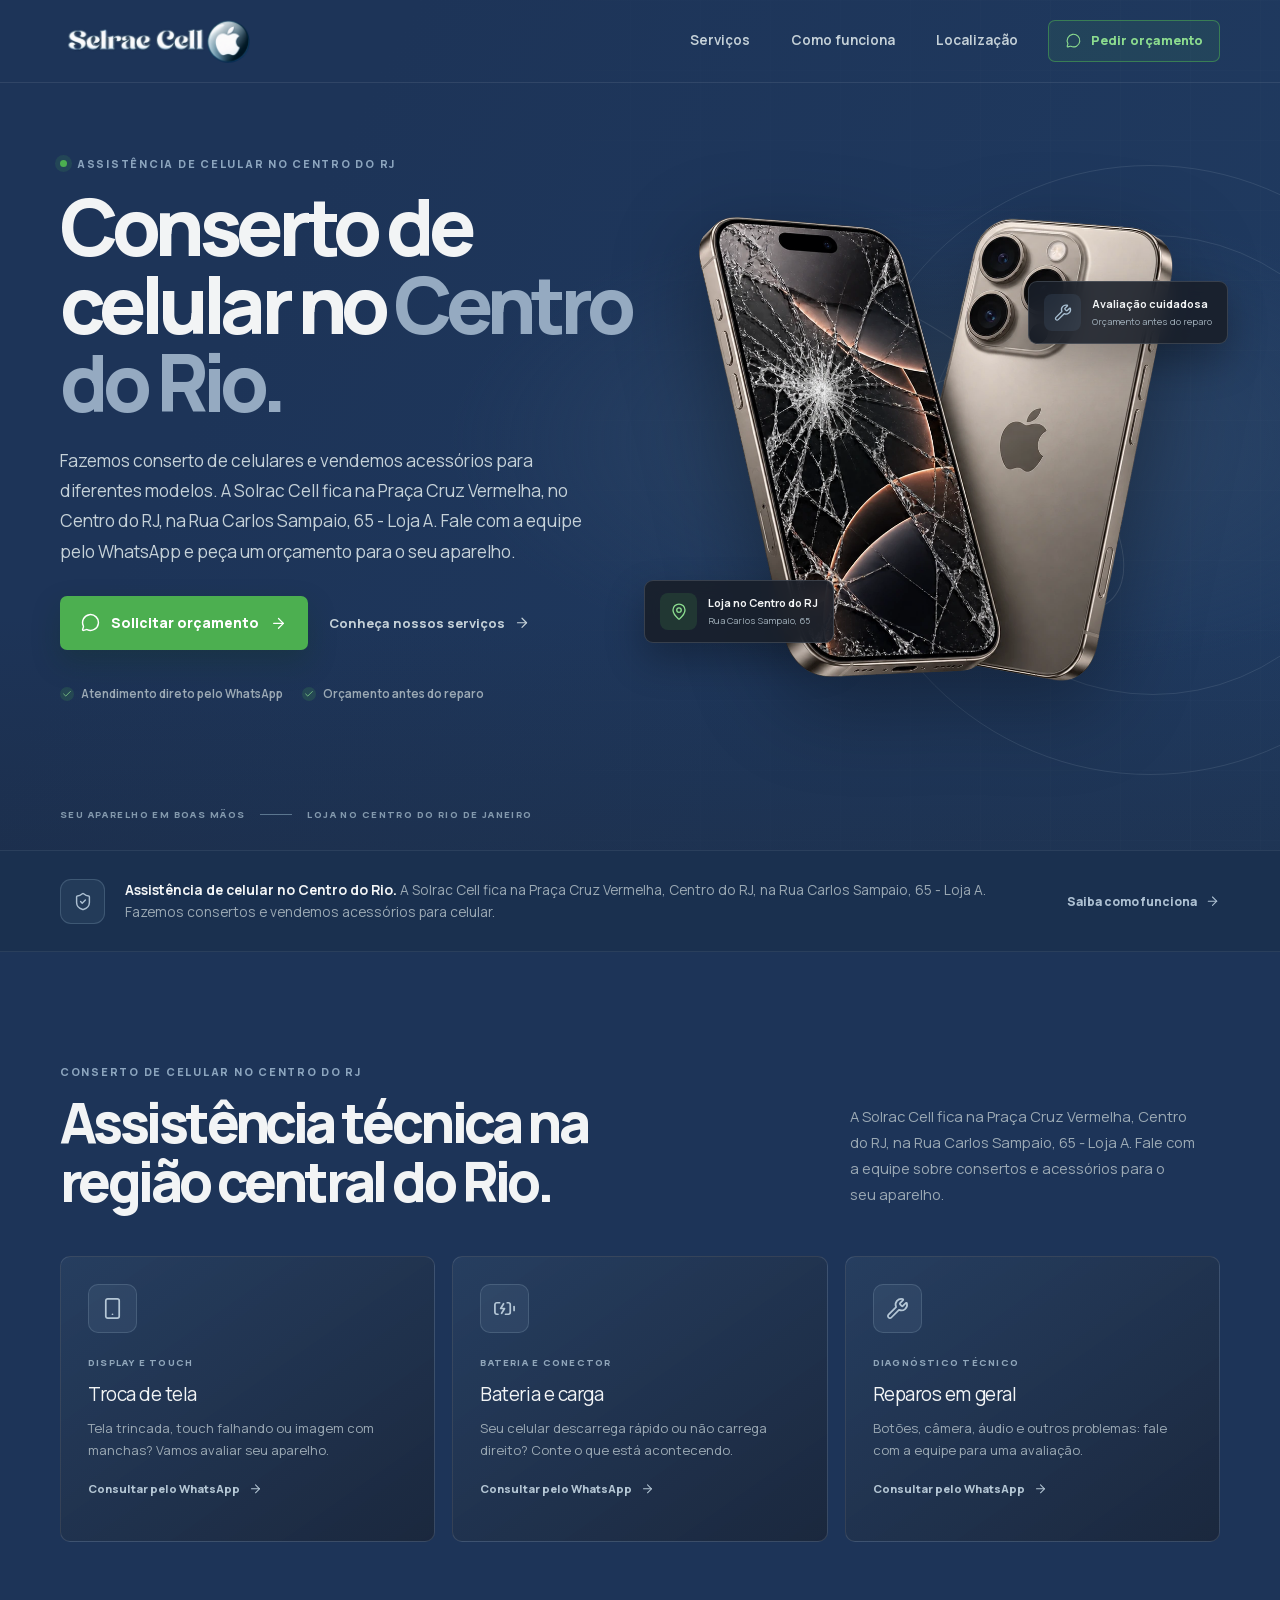
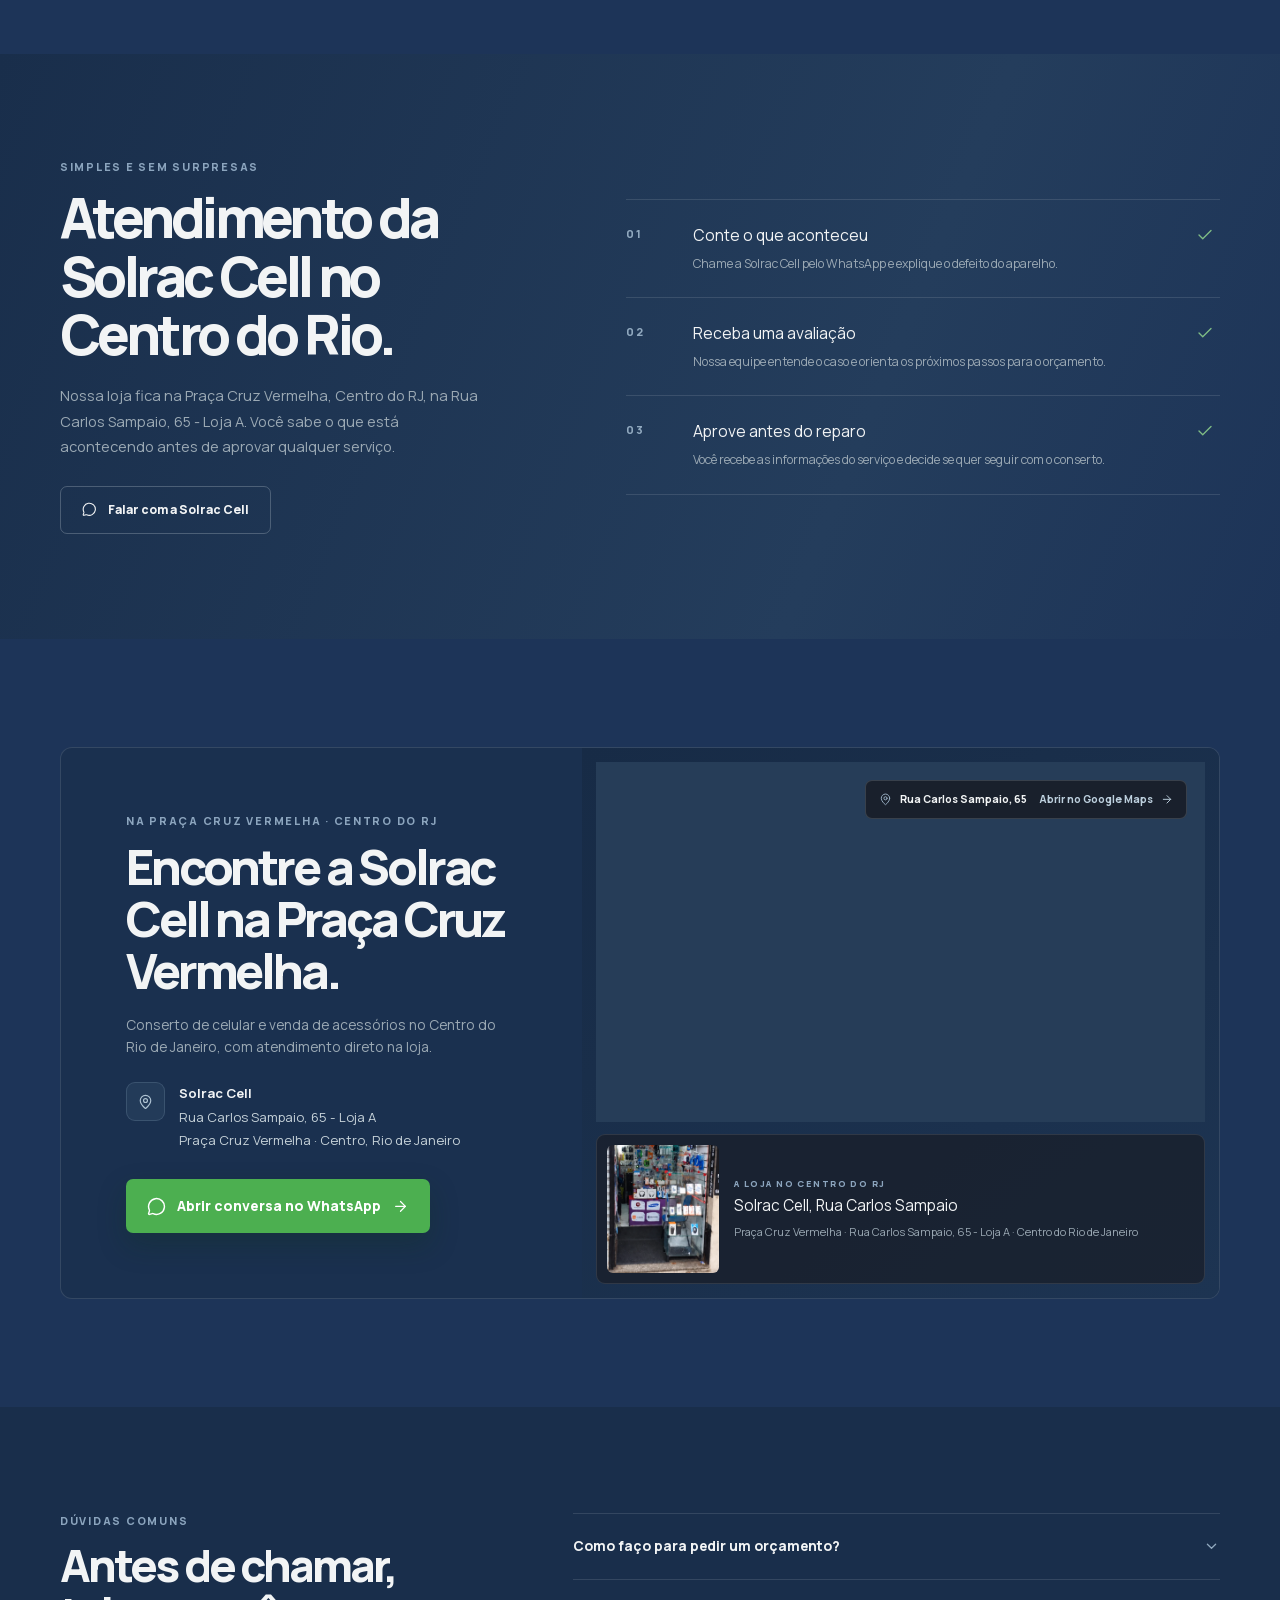
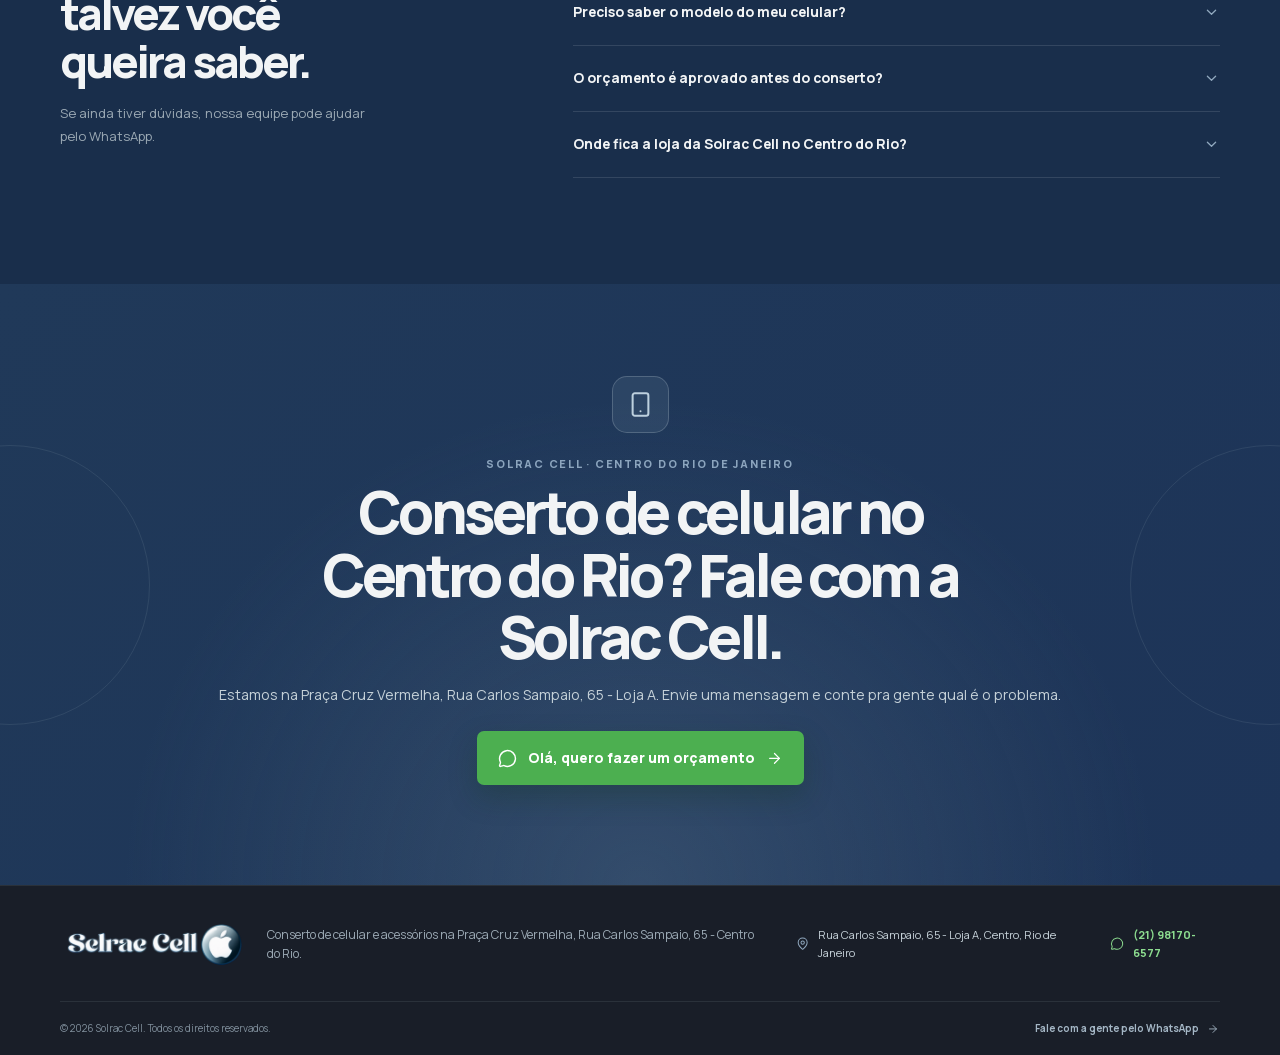
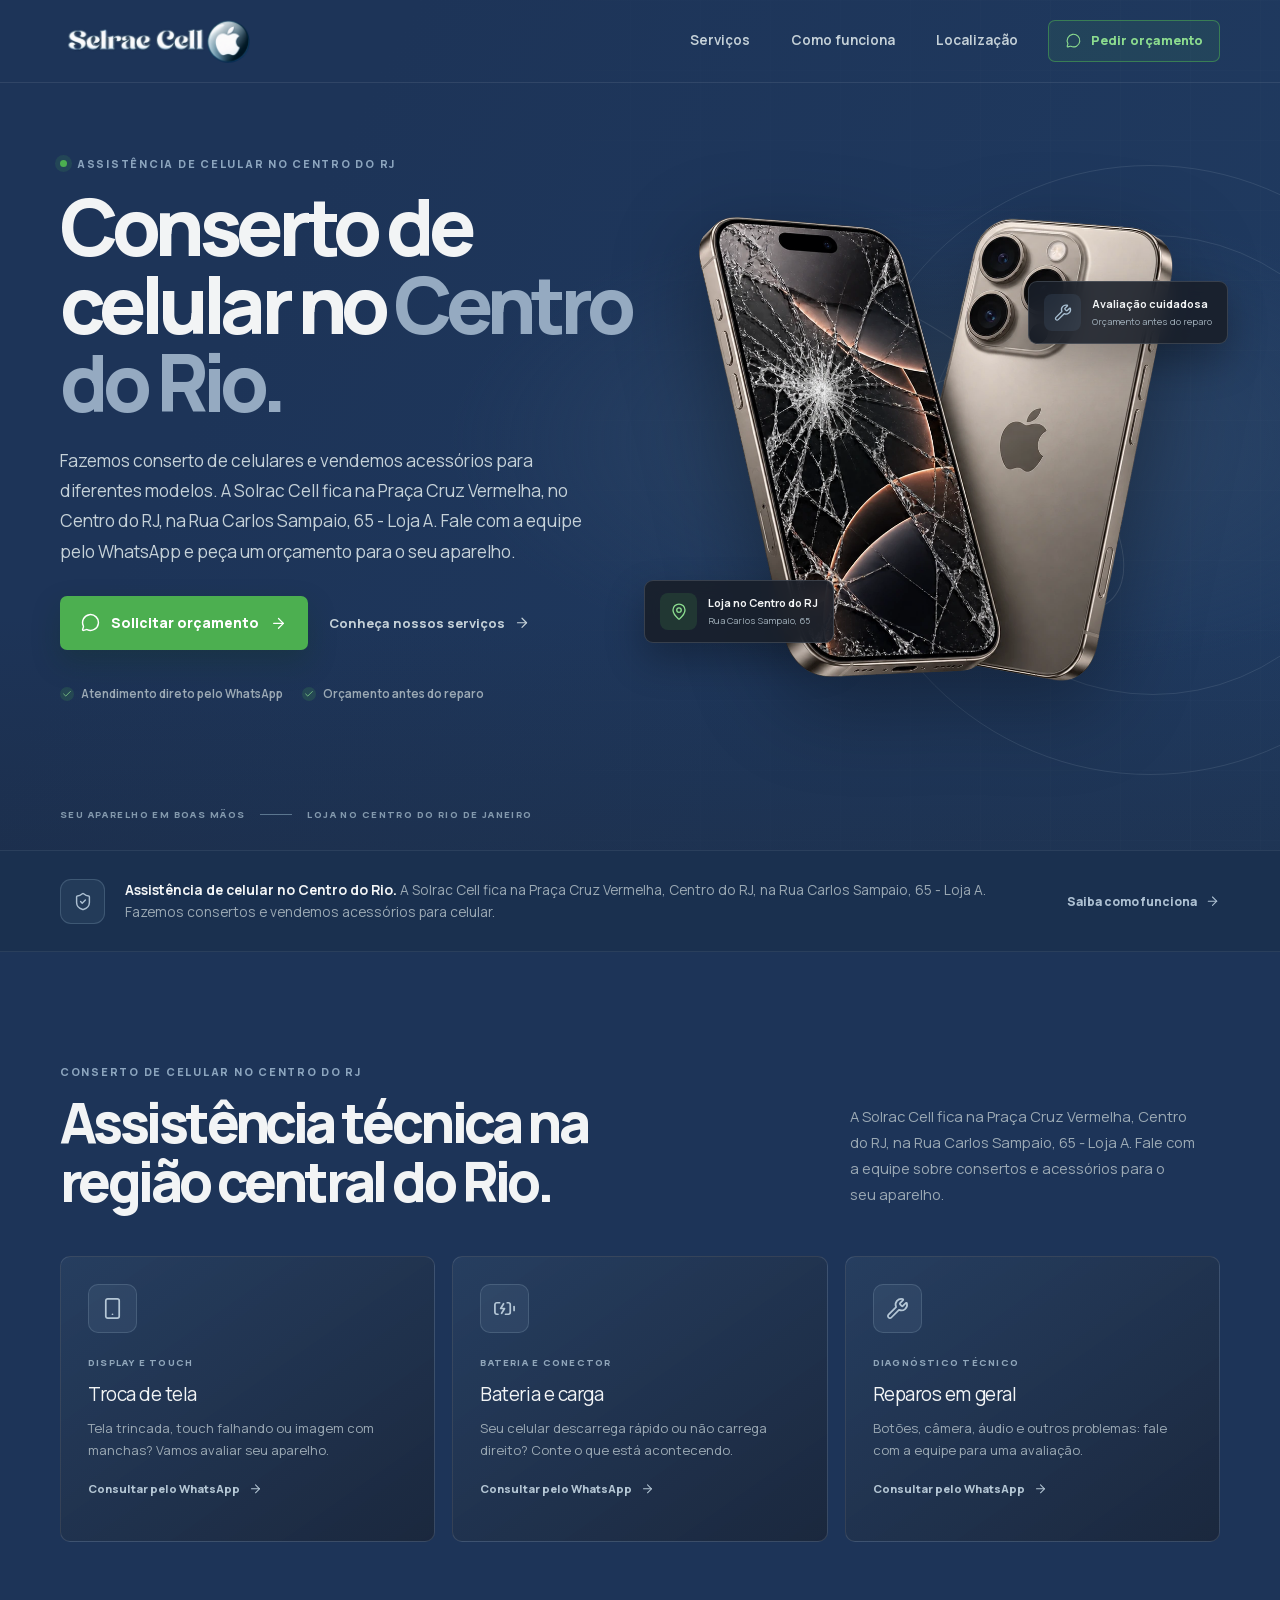
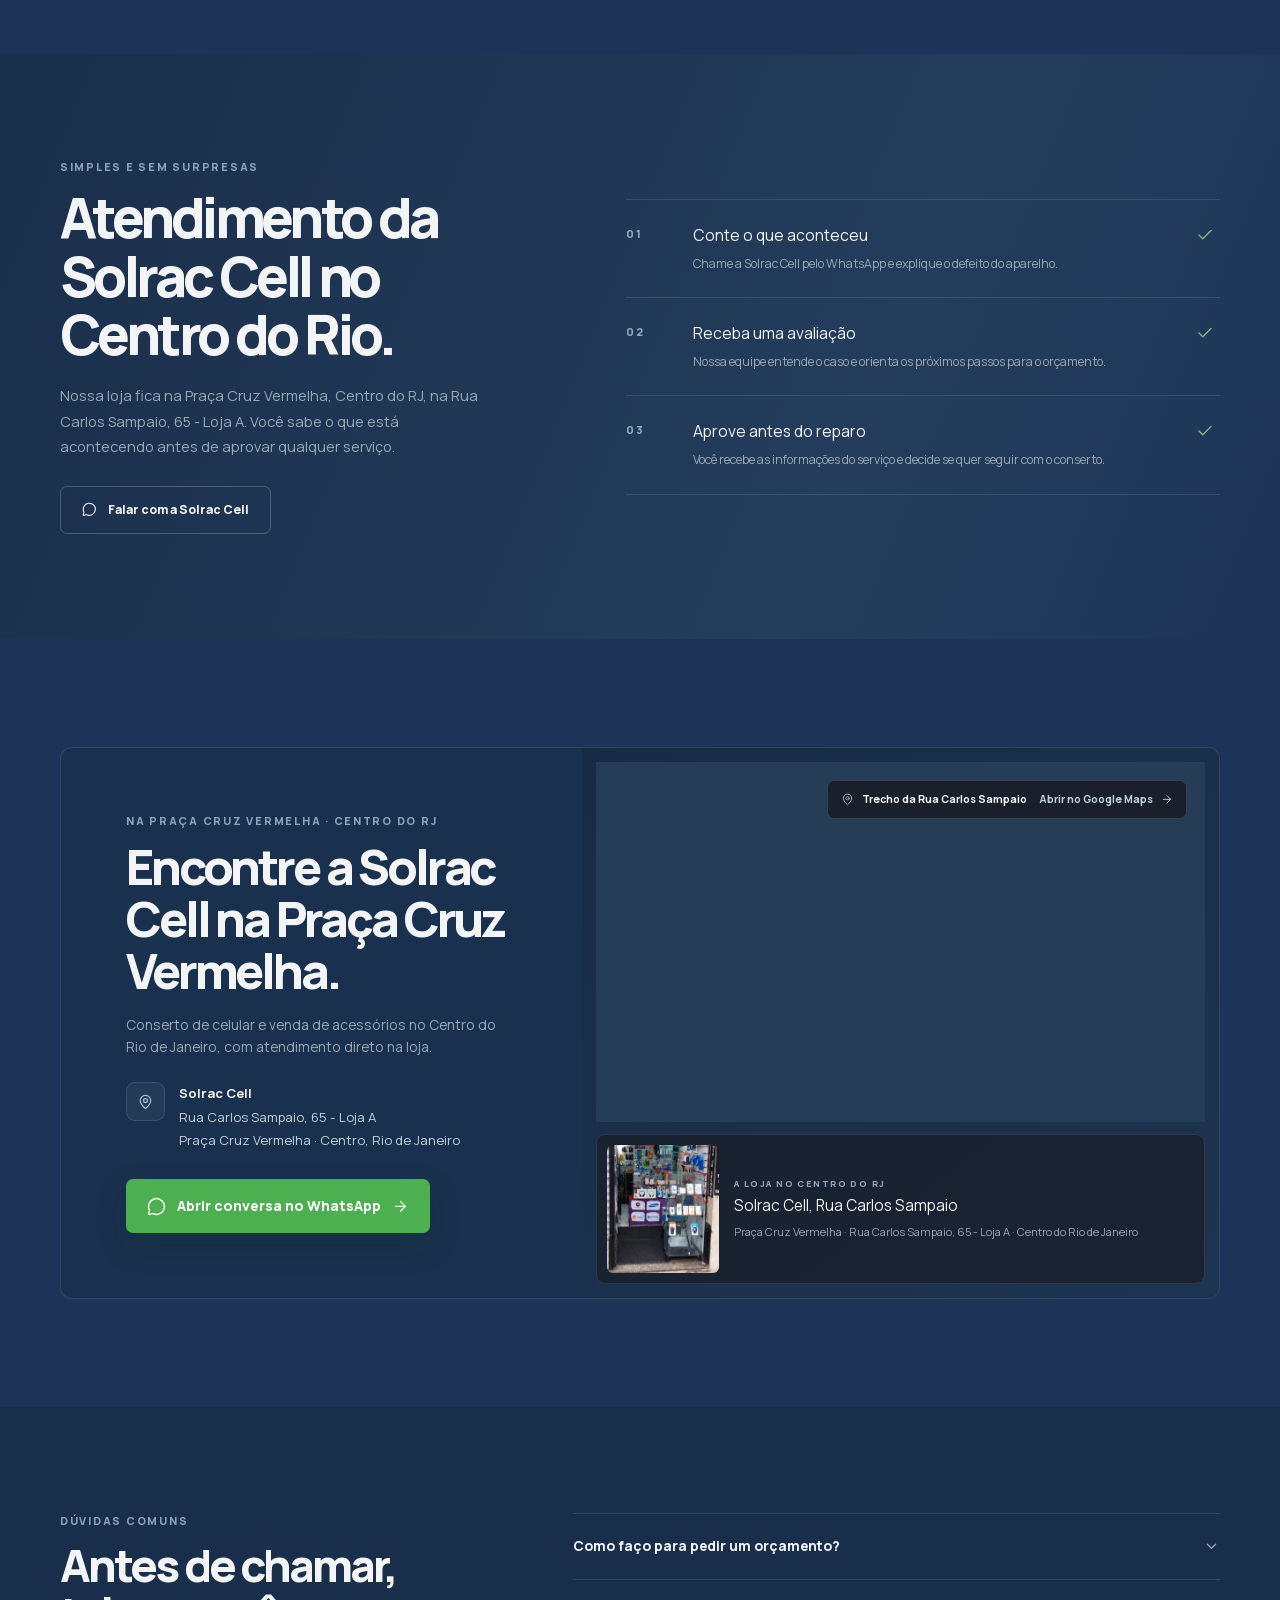
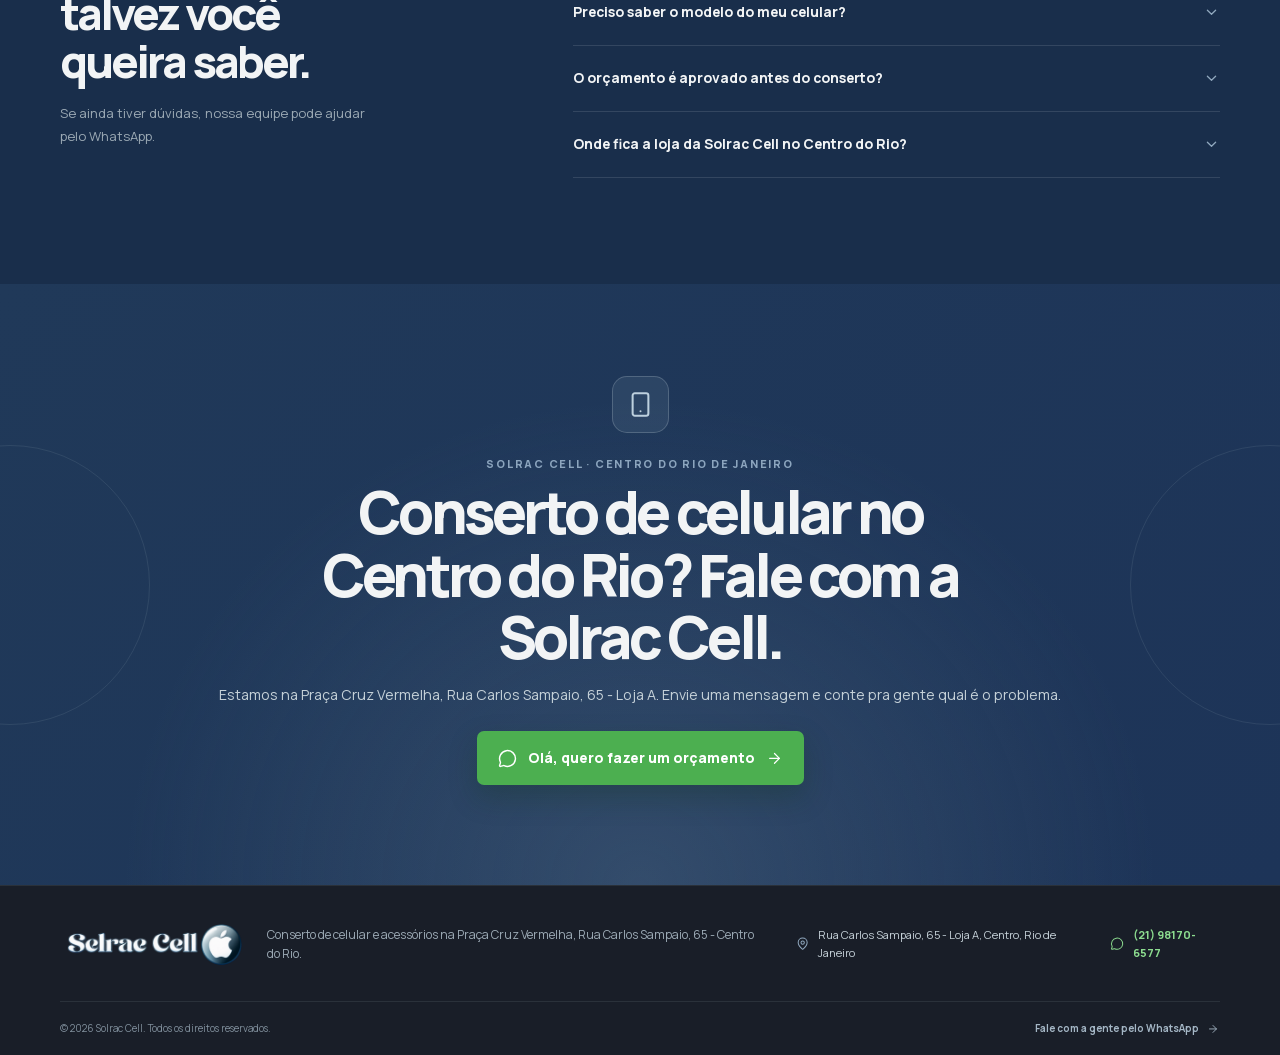
